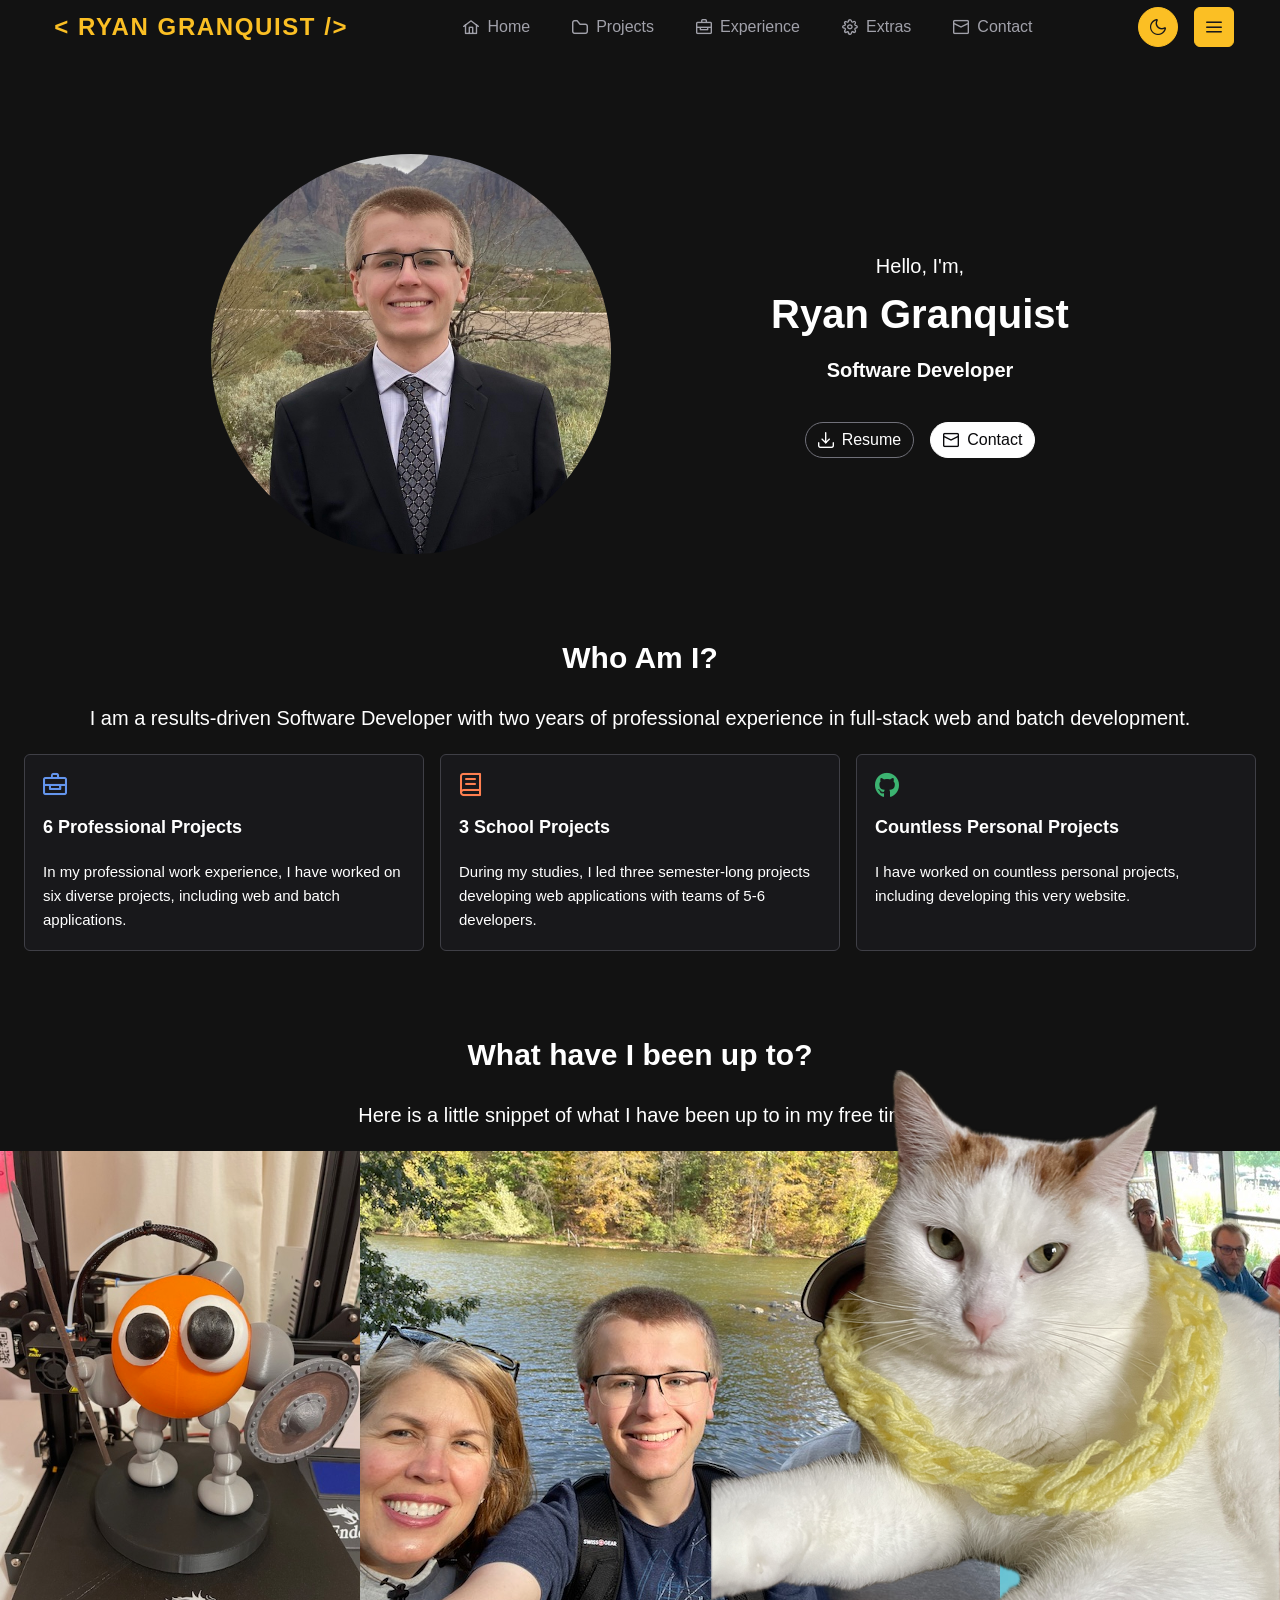
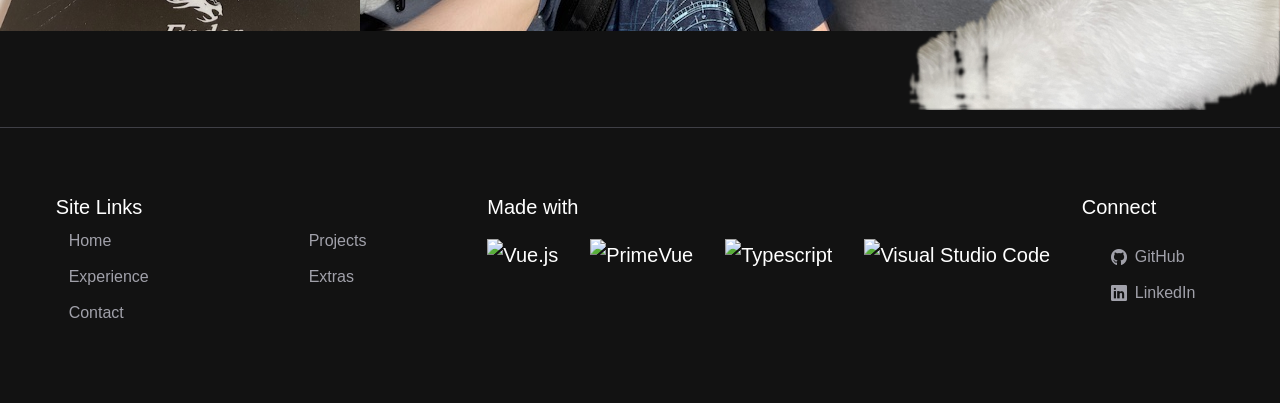
==== index.html @ c11a3ece "resume fix" ====
<!doctype html>
<html lang="" class="dark-mode-toggle">
  <head>
    <meta charset="UTF-8" />
    <link rel="icon" href="/favicon.ico" />
    <meta name="viewport" content="width=device-width, initial-scale=1.0" />
    <title>Ryan's Portfolio</title>
    <script type="module" crossorigin src="/assets/index-_g32VP01.js"></script>
    <link rel="stylesheet" crossorigin href="/assets/index-E3QHu62o.css">
  </head>
  <body>
    <div id="app"></div>
  </body>
</html>
---- assets/index-E3QHu62o.css ----
body{line-height:1.6;font-family:Inter,-apple-system,BlinkMacSystemFont,Segoe UI,Roboto,Oxygen,Ubuntu,Cantarell,Fira Sans,Droid Sans,Helvetica Neue,sans-serif;font-size:15px;text-rendering:optimizeLegibility;-webkit-font-smoothing:antialiased;-moz-osx-font-smoothing:grayscale}#app{font-weight:400}body{margin:0}.router-link-unstyled{text-decoration:none;color:inherit}.logo-text[data-v-3065247e]{font-size:1.5rem;font-weight:700;color:var(--p-primary-color);margin-left:.5rem;margin-top:.5rem;margin-bottom:.5rem;text-align:center;text-transform:uppercase;letter-spacing:.1rem;font-family:Poppins,sans-serif;cursor:pointer;transition:color .3s}.blinking-cursor[data-v-3065247e]{width:2px;height:30px;background-color:gray;display:inline-block;position:relative;margin-right:6px;animation:blink-3065247e 1s infinite}.unstyled-link[data-v-3065247e]{text-decoration:none;color:inherit}@keyframes blink-3065247e{0%,49%{opacity:1}50%,to{opacity:0}}.spacer[data-v-a525ee09]{height:4rem}.image[data-v-9a184111]{position:fixed;right:0;transition:bottom .3s ease-in-out}.links[data-v-ad1d11b5]{text-wrap:nowrap;display:grid;grid-template-columns:auto auto;column-gap:5rem}.p-button[data-v-ad1d11b5]{justify-content:flex-start}#app[data-v-8a03c3d9]{display:flex;flex-direction:column;min-height:100vh}.content[data-v-8a03c3d9]{flex:1}.image[data-v-fcac4065]{border-radius:50%;height:25rem;width:25rem;object-fit:cover}.welcome-box[data-v-fcac4065]{margin-top:10vh}h3[data-v-adcee004]{color:var(--p-surface-300)}.card-border[data-v-adcee004]{border:solid 1px var(--p-button-outlined-secondary-border-color)}.scroller[data-v-b02c1d9b]{overflow:hidden;position:relative;width:100%}.scroller-inner[data-v-b02c1d9b]{display:flex;overflow:show;width:fit-content}@keyframes scroll-b02c1d9b{0%{transform:translate(0)}to{transform:translate(-50%)}}@keyframes scroll{0%{transform:translate(0)}to{transform:translate(-50%)}}.not-found[data-v-f435e35e]{height:57vh}.descriptions[data-v-5091c45c]{max-width:50rem}img[data-v-5091c45c]{border:solid 1px #3f3f46;border-radius:10px}.center-card[data-v-3d8a21be]{transform:translateY(-45%)}.realign-center[data-v-3d8a21be]{margin-top:9rem}.p-timeline-event-opposite{flex:none!important}@font-face{font-family:primeicons;font-display:block;src:url(/assets/primeicons-DMOk5skT.eot);src:url(/assets/primeicons-DMOk5skT.eot?#iefix) format("embedded-opentype"),url(/assets/primeicons-C6QP2o4f.woff2) format("woff2"),url(/assets/primeicons-WjwUDZjB.woff) format("woff"),url(/assets/primeicons-MpK4pl85.ttf) format("truetype"),url(/assets/primeicons-Dr5RGzOO.svg?#primeicons) format("svg");font-weight:400;font-style:normal}.pi{font-family:primeicons;speak:none;font-style:normal;font-weight:400;font-variant:normal;text-transform:none;line-height:1;display:inline-block;-webkit-font-smoothing:antialiased;-moz-osx-font-smoothing:grayscale}.pi:before{--webkit-backface-visibility:hidden;backface-visibility:hidden}.pi-fw{width:1.28571429em;text-align:center}.pi-spin{-webkit-animation:fa-spin 2s infinite linear;animation:fa-spin 2s infinite linear}@media (prefers-reduced-motion: reduce){.pi-spin{-webkit-animation-delay:-1ms;animation-delay:-1ms;-webkit-animation-duration:1ms;animation-duration:1ms;-webkit-animation-iteration-count:1;animation-iteration-count:1;-webkit-transition-delay:0s;transition-delay:0s;-webkit-transition-duration:0s;transition-duration:0s}}@-webkit-keyframes fa-spin{0%{-webkit-transform:rotate(0deg);transform:rotate(0)}to{-webkit-transform:rotate(359deg);transform:rotate(359deg)}}@keyframes fa-spin{0%{-webkit-transform:rotate(0deg);transform:rotate(0)}to{-webkit-transform:rotate(359deg);transform:rotate(359deg)}}.pi-folder-plus:before{content:""}.pi-receipt:before{content:""}.pi-asterisk:before{content:""}.pi-face-smile:before{content:""}.pi-pinterest:before{content:""}.pi-expand:before{content:""}.pi-pen-to-square:before{content:""}.pi-wave-pulse:before{content:""}.pi-turkish-lira:before{content:""}.pi-spinner-dotted:before{content:""}.pi-crown:before{content:""}.pi-pause-circle:before{content:""}.pi-warehouse:before{content:""}.pi-objects-column:before{content:""}.pi-clipboard:before{content:""}.pi-play-circle:before{content:""}.pi-venus:before{content:""}.pi-cart-minus:before{content:""}.pi-file-plus:before{content:""}.pi-microchip:before{content:""}.pi-twitch:before{content:""}.pi-building-columns:before{content:""}.pi-file-check:before{content:""}.pi-microchip-ai:before{content:""}.pi-trophy:before{content:""}.pi-barcode:before{content:""}.pi-file-arrow-up:before{content:""}.pi-mars:before{content:""}.pi-tiktok:before{content:""}.pi-arrow-up-right-and-arrow-down-left-from-center:before{content:""}.pi-ethereum:before{content:""}.pi-list-check:before{content:""}.pi-thumbtack:before{content:""}.pi-arrow-down-left-and-arrow-up-right-to-center:before{content:""}.pi-equals:before{content:""}.pi-lightbulb:before{content:""}.pi-star-half:before{content:""}.pi-address-book:before{content:""}.pi-chart-scatter:before{content:""}.pi-indian-rupee:before{content:""}.pi-star-half-fill:before{content:""}.pi-cart-arrow-down:before{content:""}.pi-calendar-clock:before{content:""}.pi-sort-up-fill:before{content:""}.pi-sparkles:before{content:""}.pi-bullseye:before{content:""}.pi-sort-down-fill:before{content:""}.pi-graduation-cap:before{content:""}.pi-hammer:before{content:""}.pi-bell-slash:before{content:""}.pi-gauge:before{content:""}.pi-shop:before{content:""}.pi-headphones:before{content:""}.pi-eraser:before{content:""}.pi-stopwatch:before{content:""}.pi-verified:before{content:""}.pi-delete-left:before{content:""}.pi-hourglass:before{content:""}.pi-truck:before{content:""}.pi-wrench:before{content:""}.pi-microphone:before{content:""}.pi-megaphone:before{content:""}.pi-arrow-right-arrow-left:before{content:""}.pi-bitcoin:before{content:""}.pi-file-edit:before{content:""}.pi-language:before{content:""}.pi-file-export:before{content:""}.pi-file-import:before{content:""}.pi-file-word:before{content:""}.pi-gift:before{content:""}.pi-cart-plus:before{content:""}.pi-thumbs-down-fill:before{content:""}.pi-thumbs-up-fill:before{content:""}.pi-arrows-alt:before{content:""}.pi-calculator:before{content:""}.pi-sort-alt-slash:before{content:""}.pi-arrows-h:before{content:""}.pi-arrows-v:before{content:""}.pi-pound:before{content:""}.pi-prime:before{content:""}.pi-chart-pie:before{content:""}.pi-reddit:before{content:""}.pi-code:before{content:""}.pi-sync:before{content:""}.pi-shopping-bag:before{content:""}.pi-server:before{content:""}.pi-database:before{content:""}.pi-hashtag:before{content:""}.pi-bookmark-fill:before{content:""}.pi-filter-fill:before{content:""}.pi-heart-fill:before{content:""}.pi-flag-fill:before{content:""}.pi-circle:before{content:""}.pi-circle-fill:before{content:""}.pi-bolt:before{content:""}.pi-history:before{content:""}.pi-box:before{content:""}.pi-at:before{content:""}.pi-arrow-up-right:before{content:""}.pi-arrow-up-left:before{content:""}.pi-arrow-down-left:before{content:""}.pi-arrow-down-right:before{content:""}.pi-telegram:before{content:""}.pi-stop-circle:before{content:""}.pi-stop:before{content:""}.pi-whatsapp:before{content:""}.pi-building:before{content:""}.pi-qrcode:before{content:""}.pi-car:before{content:""}.pi-instagram:before{content:""}.pi-linkedin:before{content:""}.pi-send:before{content:""}.pi-slack:before{content:""}.pi-sun:before{content:""}.pi-moon:before{content:""}.pi-vimeo:before{content:""}.pi-youtube:before{content:""}.pi-flag:before{content:""}.pi-wallet:before{content:""}.pi-map:before{content:""}.pi-link:before{content:""}.pi-credit-card:before{content:""}.pi-discord:before{content:""}.pi-percentage:before{content:""}.pi-euro:before{content:""}.pi-book:before{content:""}.pi-shield:before{content:""}.pi-paypal:before{content:""}.pi-amazon:before{content:""}.pi-phone:before{content:""}.pi-filter-slash:before{content:""}.pi-facebook:before{content:""}.pi-github:before{content:""}.pi-twitter:before{content:""}.pi-step-backward-alt:before{content:""}.pi-step-forward-alt:before{content:""}.pi-forward:before{content:""}.pi-backward:before{content:""}.pi-fast-backward:before{content:""}.pi-fast-forward:before{content:""}.pi-pause:before{content:""}.pi-play:before{content:""}.pi-compass:before{content:""}.pi-id-card:before{content:""}.pi-ticket:before{content:""}.pi-file-o:before{content:""}.pi-reply:before{content:""}.pi-directions-alt:before{content:""}.pi-directions:before{content:""}.pi-thumbs-up:before{content:""}.pi-thumbs-down:before{content:""}.pi-sort-numeric-down-alt:before{content:""}.pi-sort-numeric-up-alt:before{content:""}.pi-sort-alpha-down-alt:before{content:""}.pi-sort-alpha-up-alt:before{content:""}.pi-sort-numeric-down:before{content:""}.pi-sort-numeric-up:before{content:""}.pi-sort-alpha-down:before{content:""}.pi-sort-alpha-up:before{content:""}.pi-sort-alt:before{content:""}.pi-sort-amount-up:before{content:""}.pi-sort-amount-down:before{content:""}.pi-sort-amount-down-alt:before{content:""}.pi-sort-amount-up-alt:before{content:""}.pi-palette:before{content:""}.pi-undo:before{content:""}.pi-desktop:before{content:""}.pi-sliders-v:before{content:""}.pi-sliders-h:before{content:""}.pi-search-plus:before{content:""}.pi-search-minus:before{content:""}.pi-file-excel:before{content:""}.pi-file-pdf:before{content:""}.pi-check-square:before{content:""}.pi-chart-line:before{content:""}.pi-user-edit:before{content:""}.pi-exclamation-circle:before{content:""}.pi-android:before{content:""}.pi-google:before{content:""}.pi-apple:before{content:""}.pi-microsoft:before{content:""}.pi-heart:before{content:""}.pi-mobile:before{content:""}.pi-tablet:before{content:""}.pi-key:before{content:""}.pi-shopping-cart:before{content:""}.pi-comments:before{content:""}.pi-comment:before{content:""}.pi-briefcase:before{content:""}.pi-bell:before{content:""}.pi-paperclip:before{content:""}.pi-share-alt:before{content:""}.pi-envelope:before{content:""}.pi-volume-down:before{content:""}.pi-volume-up:before{content:""}.pi-volume-off:before{content:""}.pi-eject:before{content:""}.pi-money-bill:before{content:""}.pi-images:before{content:""}.pi-image:before{content:""}.pi-sign-in:before{content:""}.pi-sign-out:before{content:""}.pi-wifi:before{content:""}.pi-sitemap:before{content:""}.pi-chart-bar:before{content:""}.pi-camera:before{content:""}.pi-dollar:before{content:""}.pi-lock-open:before{content:""}.pi-table:before{content:""}.pi-map-marker:before{content:""}.pi-list:before{content:""}.pi-eye-slash:before{content:""}.pi-eye:before{content:""}.pi-folder-open:before{content:""}.pi-folder:before{content:""}.pi-video:before{content:""}.pi-inbox:before{content:""}.pi-lock:before{content:""}.pi-unlock:before{content:""}.pi-tags:before{content:""}.pi-tag:before{content:""}.pi-power-off:before{content:""}.pi-save:before{content:""}.pi-question-circle:before{content:""}.pi-question:before{content:""}.pi-copy:before{content:""}.pi-file:before{content:""}.pi-clone:before{content:""}.pi-calendar-times:before{content:""}.pi-calendar-minus:before{content:""}.pi-calendar-plus:before{content:""}.pi-ellipsis-v:before{content:""}.pi-ellipsis-h:before{content:""}.pi-bookmark:before{content:""}.pi-globe:before{content:""}.pi-replay:before{content:""}.pi-filter:before{content:""}.pi-print:before{content:""}.pi-align-right:before{content:""}.pi-align-left:before{content:""}.pi-align-center:before{content:""}.pi-align-justify:before{content:""}.pi-cog:before{content:""}.pi-cloud-download:before{content:""}.pi-cloud-upload:before{content:""}.pi-cloud:before{content:""}.pi-pencil:before{content:""}.pi-users:before{content:""}.pi-clock:before{content:""}.pi-user-minus:before{content:""}.pi-user-plus:before{content:""}.pi-trash:before{content:""}.pi-external-link:before{content:""}.pi-window-maximize:before{content:""}.pi-window-minimize:before{content:""}.pi-refresh:before{content:""}.pi-user:before{content:""}.pi-exclamation-triangle:before{content:""}.pi-calendar:before{content:""}.pi-chevron-circle-left:before{content:""}.pi-chevron-circle-down:before{content:""}.pi-chevron-circle-right:before{content:""}.pi-chevron-circle-up:before{content:""}.pi-angle-double-down:before{content:""}.pi-angle-double-left:before{content:""}.pi-angle-double-right:before{content:""}.pi-angle-double-up:before{content:""}.pi-angle-down:before{content:""}.pi-angle-left:before{content:""}.pi-angle-right:before{content:""}.pi-angle-up:before{content:""}.pi-upload:before{content:""}.pi-download:before{content:""}.pi-ban:before{content:""}.pi-star-fill:before{content:""}.pi-star:before{content:""}.pi-chevron-left:before{content:""}.pi-chevron-right:before{content:""}.pi-chevron-down:before{content:""}.pi-chevron-up:before{content:""}.pi-caret-left:before{content:""}.pi-caret-right:before{content:""}.pi-caret-down:before{content:""}.pi-caret-up:before{content:""}.pi-search:before{content:""}.pi-check:before{content:""}.pi-check-circle:before{content:""}.pi-times:before{content:""}.pi-times-circle:before{content:""}.pi-plus:before{content:""}.pi-plus-circle:before{content:""}.pi-minus:before{content:""}.pi-minus-circle:before{content:""}.pi-circle-on:before{content:""}.pi-circle-off:before{content:""}.pi-sort-down:before{content:""}.pi-sort-up:before{content:""}.pi-sort:before{content:""}.pi-step-backward:before{content:""}.pi-step-forward:before{content:""}.pi-th-large:before{content:""}.pi-arrow-down:before{content:""}.pi-arrow-left:before{content:""}.pi-arrow-right:before{content:""}.pi-arrow-up:before{content:""}.pi-bars:before{content:""}.pi-arrow-circle-down:before{content:""}.pi-arrow-circle-left:before{content:""}.pi-arrow-circle-right:before{content:""}.pi-arrow-circle-up:before{content:""}.pi-info:before{content:""}.pi-info-circle:before{content:""}.pi-home:before{content:""}.pi-spinner:before{content:""}.grid{display:flex;flex-wrap:wrap;margin-right:-.5rem;margin-left:-.5rem;margin-top:-.5rem}.grid>.col,.grid>[class*=col]{box-sizing:border-box}.grid-nogutter{margin-right:0;margin-left:0;margin-top:0}.grid-nogutter>.col,.grid-nogutter>[class*=col-]{padding:0}.col{flex-grow:1;flex-basis:0;padding:.5rem}.col-fixed{flex:0 0 auto;padding:.5rem}.col-1{flex:0 0 auto;padding:.5rem;width:8.3333%}.col-2{flex:0 0 auto;padding:.5rem;width:16.6667%}.col-3{flex:0 0 auto;padding:.5rem;width:25%}.col-4{flex:0 0 auto;padding:.5rem;width:33.3333%}.col-5{flex:0 0 auto;padding:.5rem;width:41.6667%}.col-6{flex:0 0 auto;padding:.5rem;width:50%}.col-7{flex:0 0 auto;padding:.5rem;width:58.3333%}.col-8{flex:0 0 auto;padding:.5rem;width:66.6667%}.col-9{flex:0 0 auto;padding:.5rem;width:75%}.col-10{flex:0 0 auto;padding:.5rem;width:83.3333%}.col-11{flex:0 0 auto;padding:.5rem;width:91.6667%}.col-12{flex:0 0 auto;padding:.5rem;width:100%}@media screen and (min-width: 576px){.sm\:col{flex-grow:1;flex-basis:0;padding:.5rem}.sm\:col-fixed{flex:0 0 auto;padding:.5rem}.sm\:col-1{flex:0 0 auto;padding:.5rem;width:8.3333%}.sm\:col-2{flex:0 0 auto;padding:.5rem;width:16.6667%}.sm\:col-3{flex:0 0 auto;padding:.5rem;width:25%}.sm\:col-4{flex:0 0 auto;padding:.5rem;width:33.3333%}.sm\:col-5{flex:0 0 auto;padding:.5rem;width:41.6667%}.sm\:col-6{flex:0 0 auto;padding:.5rem;width:50%}.sm\:col-7{flex:0 0 auto;padding:.5rem;width:58.3333%}.sm\:col-8{flex:0 0 auto;padding:.5rem;width:66.6667%}.sm\:col-9{flex:0 0 auto;padding:.5rem;width:75%}.sm\:col-10{flex:0 0 auto;padding:.5rem;width:83.3333%}.sm\:col-11{flex:0 0 auto;padding:.5rem;width:91.6667%}.sm\:col-12{flex:0 0 auto;padding:.5rem;width:100%}}@media screen and (min-width: 768px){.md\:col{flex-grow:1;flex-basis:0;padding:.5rem}.md\:col-fixed{flex:0 0 auto;padding:.5rem}.md\:col-1{flex:0 0 auto;padding:.5rem;width:8.3333%}.md\:col-2{flex:0 0 auto;padding:.5rem;width:16.6667%}.md\:col-3{flex:0 0 auto;padding:.5rem;width:25%}.md\:col-4{flex:0 0 auto;padding:.5rem;width:33.3333%}.md\:col-5{flex:0 0 auto;padding:.5rem;width:41.6667%}.md\:col-6{flex:0 0 auto;padding:.5rem;width:50%}.md\:col-7{flex:0 0 auto;padding:.5rem;width:58.3333%}.md\:col-8{flex:0 0 auto;padding:.5rem;width:66.6667%}.md\:col-9{flex:0 0 auto;padding:.5rem;width:75%}.md\:col-10{flex:0 0 auto;padding:.5rem;width:83.3333%}.md\:col-11{flex:0 0 auto;padding:.5rem;width:91.6667%}.md\:col-12{flex:0 0 auto;padding:.5rem;width:100%}}@media screen and (min-width: 992px){.lg\:col{flex-grow:1;flex-basis:0;padding:.5rem}.lg\:col-fixed{flex:0 0 auto;padding:.5rem}.lg\:col-1{flex:0 0 auto;padding:.5rem;width:8.3333%}.lg\:col-2{flex:0 0 auto;padding:.5rem;width:16.6667%}.lg\:col-3{flex:0 0 auto;padding:.5rem;width:25%}.lg\:col-4{flex:0 0 auto;padding:.5rem;width:33.3333%}.lg\:col-5{flex:0 0 auto;padding:.5rem;width:41.6667%}.lg\:col-6{flex:0 0 auto;padding:.5rem;width:50%}.lg\:col-7{flex:0 0 auto;padding:.5rem;width:58.3333%}.lg\:col-8{flex:0 0 auto;padding:.5rem;width:66.6667%}.lg\:col-9{flex:0 0 auto;padding:.5rem;width:75%}.lg\:col-10{flex:0 0 auto;padding:.5rem;width:83.3333%}.lg\:col-11{flex:0 0 auto;padding:.5rem;width:91.6667%}.lg\:col-12{flex:0 0 auto;padding:.5rem;width:100%}}@media screen and (min-width: 1200px){.xl\:col{flex-grow:1;flex-basis:0;padding:.5rem}.xl\:col-fixed{flex:0 0 auto;padding:.5rem}.xl\:col-1{flex:0 0 auto;padding:.5rem;width:8.3333%}.xl\:col-2{flex:0 0 auto;padding:.5rem;width:16.6667%}.xl\:col-3{flex:0 0 auto;padding:.5rem;width:25%}.xl\:col-4{flex:0 0 auto;padding:.5rem;width:33.3333%}.xl\:col-5{flex:0 0 auto;padding:.5rem;width:41.6667%}.xl\:col-6{flex:0 0 auto;padding:.5rem;width:50%}.xl\:col-7{flex:0 0 auto;padding:.5rem;width:58.3333%}.xl\:col-8{flex:0 0 auto;padding:.5rem;width:66.6667%}.xl\:col-9{flex:0 0 auto;padding:.5rem;width:75%}.xl\:col-10{flex:0 0 auto;padding:.5rem;width:83.3333%}.xl\:col-11{flex:0 0 auto;padding:.5rem;width:91.6667%}.xl\:col-12{flex:0 0 auto;padding:.5rem;width:100%}}.col-offset-0{margin-left:0!important}.col-offset-1{margin-left:8.3333%!important}.col-offset-2{margin-left:16.6667%!important}.col-offset-3{margin-left:25%!important}.col-offset-4{margin-left:33.3333%!important}.col-offset-5{margin-left:41.6667%!important}.col-offset-6{margin-left:50%!important}.col-offset-7{margin-left:58.3333%!important}.col-offset-8{margin-left:66.6667%!important}.col-offset-9{margin-left:75%!important}.col-offset-10{margin-left:83.3333%!important}.col-offset-11{margin-left:91.6667%!important}.col-offset-12{margin-left:100%!important}@media screen and (min-width: 576px){.sm\:col-offset-0{margin-left:0!important}.sm\:col-offset-1{margin-left:8.3333%!important}.sm\:col-offset-2{margin-left:16.6667%!important}.sm\:col-offset-3{margin-left:25%!important}.sm\:col-offset-4{margin-left:33.3333%!important}.sm\:col-offset-5{margin-left:41.6667%!important}.sm\:col-offset-6{margin-left:50%!important}.sm\:col-offset-7{margin-left:58.3333%!important}.sm\:col-offset-8{margin-left:66.6667%!important}.sm\:col-offset-9{margin-left:75%!important}.sm\:col-offset-10{margin-left:83.3333%!important}.sm\:col-offset-11{margin-left:91.6667%!important}.sm\:col-offset-12{margin-left:100%!important}}@media screen and (min-width: 768px){.md\:col-offset-0{margin-left:0!important}.md\:col-offset-1{margin-left:8.3333%!important}.md\:col-offset-2{margin-left:16.6667%!important}.md\:col-offset-3{margin-left:25%!important}.md\:col-offset-4{margin-left:33.3333%!important}.md\:col-offset-5{margin-left:41.6667%!important}.md\:col-offset-6{margin-left:50%!important}.md\:col-offset-7{margin-left:58.3333%!important}.md\:col-offset-8{margin-left:66.6667%!important}.md\:col-offset-9{margin-left:75%!important}.md\:col-offset-10{margin-left:83.3333%!important}.md\:col-offset-11{margin-left:91.6667%!important}.md\:col-offset-12{margin-left:100%!important}}@media screen and (min-width: 992px){.lg\:col-offset-0{margin-left:0!important}.lg\:col-offset-1{margin-left:8.3333%!important}.lg\:col-offset-2{margin-left:16.6667%!important}.lg\:col-offset-3{margin-left:25%!important}.lg\:col-offset-4{margin-left:33.3333%!important}.lg\:col-offset-5{margin-left:41.6667%!important}.lg\:col-offset-6{margin-left:50%!important}.lg\:col-offset-7{margin-left:58.3333%!important}.lg\:col-offset-8{margin-left:66.6667%!important}.lg\:col-offset-9{margin-left:75%!important}.lg\:col-offset-10{margin-left:83.3333%!important}.lg\:col-offset-11{margin-left:91.6667%!important}.lg\:col-offset-12{margin-left:100%!important}}@media screen and (min-width: 1200px){.xl\:col-offset-0{margin-left:0!important}.xl\:col-offset-1{margin-left:8.3333%!important}.xl\:col-offset-2{margin-left:16.6667%!important}.xl\:col-offset-3{margin-left:25%!important}.xl\:col-offset-4{margin-left:33.3333%!important}.xl\:col-offset-5{margin-left:41.6667%!important}.xl\:col-offset-6{margin-left:50%!important}.xl\:col-offset-7{margin-left:58.3333%!important}.xl\:col-offset-8{margin-left:66.6667%!important}.xl\:col-offset-9{margin-left:75%!important}.xl\:col-offset-10{margin-left:83.3333%!important}.xl\:col-offset-11{margin-left:91.6667%!important}.xl\:col-offset-12{margin-left:100%!important}}.text-0{color:var(--surface-0)!important}.text-50{color:var(--surface-50)!important}.text-100{color:var(--surface-100)!important}.text-200{color:var(--surface-200)!important}.text-300{color:var(--surface-300)!important}.text-400{color:var(--surface-400)!important}.text-500{color:var(--surface-500)!important}.text-600{color:var(--surface-600)!important}.text-700{color:var(--surface-700)!important}.text-800{color:var(--surface-800)!important}.text-900{color:var(--surface-900)!important}.focus\:text-0:focus{color:var(--surface-0)!important}.hover\:text-0:hover,.active\:text-0:active{color:var(--surface-0)!important}.focus\:text-50:focus{color:var(--surface-50)!important}.hover\:text-50:hover,.active\:text-50:active{color:var(--surface-50)!important}.focus\:text-100:focus{color:var(--surface-100)!important}.hover\:text-100:hover,.active\:text-100:active{color:var(--surface-100)!important}.focus\:text-200:focus{color:var(--surface-200)!important}.hover\:text-200:hover,.active\:text-200:active{color:var(--surface-200)!important}.focus\:text-300:focus{color:var(--surface-300)!important}.hover\:text-300:hover,.active\:text-300:active{color:var(--surface-300)!important}.focus\:text-400:focus{color:var(--surface-400)!important}.hover\:text-400:hover,.active\:text-400:active{color:var(--surface-400)!important}.focus\:text-500:focus{color:var(--surface-500)!important}.hover\:text-500:hover,.active\:text-500:active{color:var(--surface-500)!important}.focus\:text-600:focus{color:var(--surface-600)!important}.hover\:text-600:hover,.active\:text-600:active{color:var(--surface-600)!important}.focus\:text-700:focus{color:var(--surface-700)!important}.hover\:text-700:hover,.active\:text-700:active{color:var(--surface-700)!important}.focus\:text-800:focus{color:var(--surface-800)!important}.hover\:text-800:hover,.active\:text-800:active{color:var(--surface-800)!important}.focus\:text-900:focus{color:var(--surface-900)!important}.hover\:text-900:hover,.active\:text-900:active{color:var(--surface-900)!important}.surface-0{background-color:var(--surface-0)!important}.surface-50{background-color:var(--surface-50)!important}.surface-100{background-color:var(--surface-100)!important}.surface-200{background-color:var(--surface-200)!important}.surface-300{background-color:var(--surface-300)!important}.surface-400{background-color:var(--surface-400)!important}.surface-500{background-color:var(--surface-500)!important}.surface-600{background-color:var(--surface-600)!important}.surface-700{background-color:var(--surface-700)!important}.surface-800{background-color:var(--surface-800)!important}.surface-900{background-color:var(--surface-900)!important}.focus\:surface-0:focus{background-color:var(--surface-0)!important}.hover\:surface-0:hover,.active\:surface-0:active{background-color:var(--surface-0)!important}.focus\:surface-50:focus{background-color:var(--surface-50)!important}.hover\:surface-50:hover,.active\:surface-50:active{background-color:var(--surface-50)!important}.focus\:surface-100:focus{background-color:var(--surface-100)!important}.hover\:surface-100:hover,.active\:surface-100:active{background-color:var(--surface-100)!important}.focus\:surface-200:focus{background-color:var(--surface-200)!important}.hover\:surface-200:hover,.active\:surface-200:active{background-color:var(--surface-200)!important}.focus\:surface-300:focus{background-color:var(--surface-300)!important}.hover\:surface-300:hover,.active\:surface-300:active{background-color:var(--surface-300)!important}.focus\:surface-400:focus{background-color:var(--surface-400)!important}.hover\:surface-400:hover,.active\:surface-400:active{background-color:var(--surface-400)!important}.focus\:surface-500:focus{background-color:var(--surface-500)!important}.hover\:surface-500:hover,.active\:surface-500:active{background-color:var(--surface-500)!important}.focus\:surface-600:focus{background-color:var(--surface-600)!important}.hover\:surface-600:hover,.active\:surface-600:active{background-color:var(--surface-600)!important}.focus\:surface-700:focus{background-color:var(--surface-700)!important}.hover\:surface-700:hover,.active\:surface-700:active{background-color:var(--surface-700)!important}.focus\:surface-800:focus{background-color:var(--surface-800)!important}.hover\:surface-800:hover,.active\:surface-800:active{background-color:var(--surface-800)!important}.focus\:surface-900:focus{background-color:var(--surface-900)!important}.hover\:surface-900:hover,.active\:surface-900:active{background-color:var(--surface-900)!important}.border-0{border-color:var(--surface-0)!important}.border-50{border-color:var(--surface-50)!important}.border-100{border-color:var(--surface-100)!important}.border-200{border-color:var(--surface-200)!important}.border-300{border-color:var(--surface-300)!important}.border-400{border-color:var(--surface-400)!important}.border-500{border-color:var(--surface-500)!important}.border-600{border-color:var(--surface-600)!important}.border-700{border-color:var(--surface-700)!important}.border-800{border-color:var(--surface-800)!important}.border-900{border-color:var(--surface-900)!important}.focus\:border-0:focus{border-color:var(--surface-0)!important}.hover\:border-0:hover,.active\:border-0:active{border-color:var(--surface-0)!important}.focus\:border-50:focus{border-color:var(--surface-50)!important}.hover\:border-50:hover,.active\:border-50:active{border-color:var(--surface-50)!important}.focus\:border-100:focus{border-color:var(--surface-100)!important}.hover\:border-100:hover,.active\:border-100:active{border-color:var(--surface-100)!important}.focus\:border-200:focus{border-color:var(--surface-200)!important}.hover\:border-200:hover,.active\:border-200:active{border-color:var(--surface-200)!important}.focus\:border-300:focus{border-color:var(--surface-300)!important}.hover\:border-300:hover,.active\:border-300:active{border-color:var(--surface-300)!important}.focus\:border-400:focus{border-color:var(--surface-400)!important}.hover\:border-400:hover,.active\:border-400:active{border-color:var(--surface-400)!important}.focus\:border-500:focus{border-color:var(--surface-500)!important}.hover\:border-500:hover,.active\:border-500:active{border-color:var(--surface-500)!important}.focus\:border-600:focus{border-color:var(--surface-600)!important}.hover\:border-600:hover,.active\:border-600:active{border-color:var(--surface-600)!important}.focus\:border-700:focus{border-color:var(--surface-700)!important}.hover\:border-700:hover,.active\:border-700:active{border-color:var(--surface-700)!important}.focus\:border-800:focus{border-color:var(--surface-800)!important}.hover\:border-800:hover,.active\:border-800:active{border-color:var(--surface-800)!important}.focus\:border-900:focus{border-color:var(--surface-900)!important}.hover\:border-900:hover,.active\:border-900:active{border-color:var(--surface-900)!important}.bg-transparent{background-color:transparent!important}@media screen and (min-width: 576px){.sm\:bg-transparent{background-color:transparent!important}}@media screen and (min-width: 768px){.md\:bg-transparent{background-color:transparent!important}}@media screen and (min-width: 992px){.lg\:bg-transparent{background-color:transparent!important}}@media screen and (min-width: 1200px){.xl\:bg-transparent{background-color:transparent!important}}.border-transparent{border-color:transparent!important}@media screen and (min-width: 576px){.sm\:border-transparent{border-color:transparent!important}}@media screen and (min-width: 768px){.md\:border-transparent{border-color:transparent!important}}@media screen and (min-width: 992px){.lg\:border-transparent{border-color:transparent!important}}@media screen and (min-width: 1200px){.xl\:border-transparent{border-color:transparent!important}}.text-blue-50{color:var(--blue-50)!important}.text-blue-100{color:var(--blue-100)!important}.text-blue-200{color:var(--blue-200)!important}.text-blue-300{color:var(--blue-300)!important}.text-blue-400{color:var(--blue-400)!important}.text-blue-500{color:var(--blue-500)!important}.text-blue-600{color:var(--blue-600)!important}.text-blue-700{color:var(--blue-700)!important}.text-blue-800{color:var(--blue-800)!important}.text-blue-900{color:var(--blue-900)!important}.focus\:text-blue-50:focus{color:var(--blue-50)!important}.focus\:text-blue-100:focus{color:var(--blue-100)!important}.focus\:text-blue-200:focus{color:var(--blue-200)!important}.focus\:text-blue-300:focus{color:var(--blue-300)!important}.focus\:text-blue-400:focus{color:var(--blue-400)!important}.focus\:text-blue-500:focus{color:var(--blue-500)!important}.focus\:text-blue-600:focus{color:var(--blue-600)!important}.focus\:text-blue-700:focus{color:var(--blue-700)!important}.focus\:text-blue-800:focus{color:var(--blue-800)!important}.focus\:text-blue-900:focus{color:var(--blue-900)!important}.hover\:text-blue-50:hover{color:var(--blue-50)!important}.hover\:text-blue-100:hover{color:var(--blue-100)!important}.hover\:text-blue-200:hover{color:var(--blue-200)!important}.hover\:text-blue-300:hover{color:var(--blue-300)!important}.hover\:text-blue-400:hover{color:var(--blue-400)!important}.hover\:text-blue-500:hover{color:var(--blue-500)!important}.hover\:text-blue-600:hover{color:var(--blue-600)!important}.hover\:text-blue-700:hover{color:var(--blue-700)!important}.hover\:text-blue-800:hover{color:var(--blue-800)!important}.hover\:text-blue-900:hover{color:var(--blue-900)!important}.active\:text-blue-50:active{color:var(--blue-50)!important}.active\:text-blue-100:active{color:var(--blue-100)!important}.active\:text-blue-200:active{color:var(--blue-200)!important}.active\:text-blue-300:active{color:var(--blue-300)!important}.active\:text-blue-400:active{color:var(--blue-400)!important}.active\:text-blue-500:active{color:var(--blue-500)!important}.active\:text-blue-600:active{color:var(--blue-600)!important}.active\:text-blue-700:active{color:var(--blue-700)!important}.active\:text-blue-800:active{color:var(--blue-800)!important}.active\:text-blue-900:active{color:var(--blue-900)!important}.text-green-50{color:var(--green-50)!important}.text-green-100{color:var(--green-100)!important}.text-green-200{color:var(--green-200)!important}.text-green-300{color:var(--green-300)!important}.text-green-400{color:var(--green-400)!important}.text-green-500{color:var(--green-500)!important}.text-green-600{color:var(--green-600)!important}.text-green-700{color:var(--green-700)!important}.text-green-800{color:var(--green-800)!important}.text-green-900{color:var(--green-900)!important}.focus\:text-green-50:focus{color:var(--green-50)!important}.focus\:text-green-100:focus{color:var(--green-100)!important}.focus\:text-green-200:focus{color:var(--green-200)!important}.focus\:text-green-300:focus{color:var(--green-300)!important}.focus\:text-green-400:focus{color:var(--green-400)!important}.focus\:text-green-500:focus{color:var(--green-500)!important}.focus\:text-green-600:focus{color:var(--green-600)!important}.focus\:text-green-700:focus{color:var(--green-700)!important}.focus\:text-green-800:focus{color:var(--green-800)!important}.focus\:text-green-900:focus{color:var(--green-900)!important}.hover\:text-green-50:hover{color:var(--green-50)!important}.hover\:text-green-100:hover{color:var(--green-100)!important}.hover\:text-green-200:hover{color:var(--green-200)!important}.hover\:text-green-300:hover{color:var(--green-300)!important}.hover\:text-green-400:hover{color:var(--green-400)!important}.hover\:text-green-500:hover{color:var(--green-500)!important}.hover\:text-green-600:hover{color:var(--green-600)!important}.hover\:text-green-700:hover{color:var(--green-700)!important}.hover\:text-green-800:hover{color:var(--green-800)!important}.hover\:text-green-900:hover{color:var(--green-900)!important}.active\:text-green-50:active{color:var(--green-50)!important}.active\:text-green-100:active{color:var(--green-100)!important}.active\:text-green-200:active{color:var(--green-200)!important}.active\:text-green-300:active{color:var(--green-300)!important}.active\:text-green-400:active{color:var(--green-400)!important}.active\:text-green-500:active{color:var(--green-500)!important}.active\:text-green-600:active{color:var(--green-600)!important}.active\:text-green-700:active{color:var(--green-700)!important}.active\:text-green-800:active{color:var(--green-800)!important}.active\:text-green-900:active{color:var(--green-900)!important}.text-yellow-50{color:var(--yellow-50)!important}.text-yellow-100{color:var(--yellow-100)!important}.text-yellow-200{color:var(--yellow-200)!important}.text-yellow-300{color:var(--yellow-300)!important}.text-yellow-400{color:var(--yellow-400)!important}.text-yellow-500{color:var(--yellow-500)!important}.text-yellow-600{color:var(--yellow-600)!important}.text-yellow-700{color:var(--yellow-700)!important}.text-yellow-800{color:var(--yellow-800)!important}.text-yellow-900{color:var(--yellow-900)!important}.focus\:text-yellow-50:focus{color:var(--yellow-50)!important}.focus\:text-yellow-100:focus{color:var(--yellow-100)!important}.focus\:text-yellow-200:focus{color:var(--yellow-200)!important}.focus\:text-yellow-300:focus{color:var(--yellow-300)!important}.focus\:text-yellow-400:focus{color:var(--yellow-400)!important}.focus\:text-yellow-500:focus{color:var(--yellow-500)!important}.focus\:text-yellow-600:focus{color:var(--yellow-600)!important}.focus\:text-yellow-700:focus{color:var(--yellow-700)!important}.focus\:text-yellow-800:focus{color:var(--yellow-800)!important}.focus\:text-yellow-900:focus{color:var(--yellow-900)!important}.hover\:text-yellow-50:hover{color:var(--yellow-50)!important}.hover\:text-yellow-100:hover{color:var(--yellow-100)!important}.hover\:text-yellow-200:hover{color:var(--yellow-200)!important}.hover\:text-yellow-300:hover{color:var(--yellow-300)!important}.hover\:text-yellow-400:hover{color:var(--yellow-400)!important}.hover\:text-yellow-500:hover{color:var(--yellow-500)!important}.hover\:text-yellow-600:hover{color:var(--yellow-600)!important}.hover\:text-yellow-700:hover{color:var(--yellow-700)!important}.hover\:text-yellow-800:hover{color:var(--yellow-800)!important}.hover\:text-yellow-900:hover{color:var(--yellow-900)!important}.active\:text-yellow-50:active{color:var(--yellow-50)!important}.active\:text-yellow-100:active{color:var(--yellow-100)!important}.active\:text-yellow-200:active{color:var(--yellow-200)!important}.active\:text-yellow-300:active{color:var(--yellow-300)!important}.active\:text-yellow-400:active{color:var(--yellow-400)!important}.active\:text-yellow-500:active{color:var(--yellow-500)!important}.active\:text-yellow-600:active{color:var(--yellow-600)!important}.active\:text-yellow-700:active{color:var(--yellow-700)!important}.active\:text-yellow-800:active{color:var(--yellow-800)!important}.active\:text-yellow-900:active{color:var(--yellow-900)!important}.text-cyan-50{color:var(--cyan-50)!important}.text-cyan-100{color:var(--cyan-100)!important}.text-cyan-200{color:var(--cyan-200)!important}.text-cyan-300{color:var(--cyan-300)!important}.text-cyan-400{color:var(--cyan-400)!important}.text-cyan-500{color:var(--cyan-500)!important}.text-cyan-600{color:var(--cyan-600)!important}.text-cyan-700{color:var(--cyan-700)!important}.text-cyan-800{color:var(--cyan-800)!important}.text-cyan-900{color:var(--cyan-900)!important}.focus\:text-cyan-50:focus{color:var(--cyan-50)!important}.focus\:text-cyan-100:focus{color:var(--cyan-100)!important}.focus\:text-cyan-200:focus{color:var(--cyan-200)!important}.focus\:text-cyan-300:focus{color:var(--cyan-300)!important}.focus\:text-cyan-400:focus{color:var(--cyan-400)!important}.focus\:text-cyan-500:focus{color:var(--cyan-500)!important}.focus\:text-cyan-600:focus{color:var(--cyan-600)!important}.focus\:text-cyan-700:focus{color:var(--cyan-700)!important}.focus\:text-cyan-800:focus{color:var(--cyan-800)!important}.focus\:text-cyan-900:focus{color:var(--cyan-900)!important}.hover\:text-cyan-50:hover{color:var(--cyan-50)!important}.hover\:text-cyan-100:hover{color:var(--cyan-100)!important}.hover\:text-cyan-200:hover{color:var(--cyan-200)!important}.hover\:text-cyan-300:hover{color:var(--cyan-300)!important}.hover\:text-cyan-400:hover{color:var(--cyan-400)!important}.hover\:text-cyan-500:hover{color:var(--cyan-500)!important}.hover\:text-cyan-600:hover{color:var(--cyan-600)!important}.hover\:text-cyan-700:hover{color:var(--cyan-700)!important}.hover\:text-cyan-800:hover{color:var(--cyan-800)!important}.hover\:text-cyan-900:hover{color:var(--cyan-900)!important}.active\:text-cyan-50:active{color:var(--cyan-50)!important}.active\:text-cyan-100:active{color:var(--cyan-100)!important}.active\:text-cyan-200:active{color:var(--cyan-200)!important}.active\:text-cyan-300:active{color:var(--cyan-300)!important}.active\:text-cyan-400:active{color:var(--cyan-400)!important}.active\:text-cyan-500:active{color:var(--cyan-500)!important}.active\:text-cyan-600:active{color:var(--cyan-600)!important}.active\:text-cyan-700:active{color:var(--cyan-700)!important}.active\:text-cyan-800:active{color:var(--cyan-800)!important}.active\:text-cyan-900:active{color:var(--cyan-900)!important}.text-pink-50{color:var(--pink-50)!important}.text-pink-100{color:var(--pink-100)!important}.text-pink-200{color:var(--pink-200)!important}.text-pink-300{color:var(--pink-300)!important}.text-pink-400{color:var(--pink-400)!important}.text-pink-500{color:var(--pink-500)!important}.text-pink-600{color:var(--pink-600)!important}.text-pink-700{color:var(--pink-700)!important}.text-pink-800{color:var(--pink-800)!important}.text-pink-900{color:var(--pink-900)!important}.focus\:text-pink-50:focus{color:var(--pink-50)!important}.focus\:text-pink-100:focus{color:var(--pink-100)!important}.focus\:text-pink-200:focus{color:var(--pink-200)!important}.focus\:text-pink-300:focus{color:var(--pink-300)!important}.focus\:text-pink-400:focus{color:var(--pink-400)!important}.focus\:text-pink-500:focus{color:var(--pink-500)!important}.focus\:text-pink-600:focus{color:var(--pink-600)!important}.focus\:text-pink-700:focus{color:var(--pink-700)!important}.focus\:text-pink-800:focus{color:var(--pink-800)!important}.focus\:text-pink-900:focus{color:var(--pink-900)!important}.hover\:text-pink-50:hover{color:var(--pink-50)!important}.hover\:text-pink-100:hover{color:var(--pink-100)!important}.hover\:text-pink-200:hover{color:var(--pink-200)!important}.hover\:text-pink-300:hover{color:var(--pink-300)!important}.hover\:text-pink-400:hover{color:var(--pink-400)!important}.hover\:text-pink-500:hover{color:var(--pink-500)!important}.hover\:text-pink-600:hover{color:var(--pink-600)!important}.hover\:text-pink-700:hover{color:var(--pink-700)!important}.hover\:text-pink-800:hover{color:var(--pink-800)!important}.hover\:text-pink-900:hover{color:var(--pink-900)!important}.active\:text-pink-50:active{color:var(--pink-50)!important}.active\:text-pink-100:active{color:var(--pink-100)!important}.active\:text-pink-200:active{color:var(--pink-200)!important}.active\:text-pink-300:active{color:var(--pink-300)!important}.active\:text-pink-400:active{color:var(--pink-400)!important}.active\:text-pink-500:active{color:var(--pink-500)!important}.active\:text-pink-600:active{color:var(--pink-600)!important}.active\:text-pink-700:active{color:var(--pink-700)!important}.active\:text-pink-800:active{color:var(--pink-800)!important}.active\:text-pink-900:active{color:var(--pink-900)!important}.text-indigo-50{color:var(--indigo-50)!important}.text-indigo-100{color:var(--indigo-100)!important}.text-indigo-200{color:var(--indigo-200)!important}.text-indigo-300{color:var(--indigo-300)!important}.text-indigo-400{color:var(--indigo-400)!important}.text-indigo-500{color:var(--indigo-500)!important}.text-indigo-600{color:var(--indigo-600)!important}.text-indigo-700{color:var(--indigo-700)!important}.text-indigo-800{color:var(--indigo-800)!important}.text-indigo-900{color:var(--indigo-900)!important}.focus\:text-indigo-50:focus{color:var(--indigo-50)!important}.focus\:text-indigo-100:focus{color:var(--indigo-100)!important}.focus\:text-indigo-200:focus{color:var(--indigo-200)!important}.focus\:text-indigo-300:focus{color:var(--indigo-300)!important}.focus\:text-indigo-400:focus{color:var(--indigo-400)!important}.focus\:text-indigo-500:focus{color:var(--indigo-500)!important}.focus\:text-indigo-600:focus{color:var(--indigo-600)!important}.focus\:text-indigo-700:focus{color:var(--indigo-700)!important}.focus\:text-indigo-800:focus{color:var(--indigo-800)!important}.focus\:text-indigo-900:focus{color:var(--indigo-900)!important}.hover\:text-indigo-50:hover{color:var(--indigo-50)!important}.hover\:text-indigo-100:hover{color:var(--indigo-100)!important}.hover\:text-indigo-200:hover{color:var(--indigo-200)!important}.hover\:text-indigo-300:hover{color:var(--indigo-300)!important}.hover\:text-indigo-400:hover{color:var(--indigo-400)!important}.hover\:text-indigo-500:hover{color:var(--indigo-500)!important}.hover\:text-indigo-600:hover{color:var(--indigo-600)!important}.hover\:text-indigo-700:hover{color:var(--indigo-700)!important}.hover\:text-indigo-800:hover{color:var(--indigo-800)!important}.hover\:text-indigo-900:hover{color:var(--indigo-900)!important}.active\:text-indigo-50:active{color:var(--indigo-50)!important}.active\:text-indigo-100:active{color:var(--indigo-100)!important}.active\:text-indigo-200:active{color:var(--indigo-200)!important}.active\:text-indigo-300:active{color:var(--indigo-300)!important}.active\:text-indigo-400:active{color:var(--indigo-400)!important}.active\:text-indigo-500:active{color:var(--indigo-500)!important}.active\:text-indigo-600:active{color:var(--indigo-600)!important}.active\:text-indigo-700:active{color:var(--indigo-700)!important}.active\:text-indigo-800:active{color:var(--indigo-800)!important}.active\:text-indigo-900:active{color:var(--indigo-900)!important}.text-teal-50{color:var(--teal-50)!important}.text-teal-100{color:var(--teal-100)!important}.text-teal-200{color:var(--teal-200)!important}.text-teal-300{color:var(--teal-300)!important}.text-teal-400{color:var(--teal-400)!important}.text-teal-500{color:var(--teal-500)!important}.text-teal-600{color:var(--teal-600)!important}.text-teal-700{color:var(--teal-700)!important}.text-teal-800{color:var(--teal-800)!important}.text-teal-900{color:var(--teal-900)!important}.focus\:text-teal-50:focus{color:var(--teal-50)!important}.focus\:text-teal-100:focus{color:var(--teal-100)!important}.focus\:text-teal-200:focus{color:var(--teal-200)!important}.focus\:text-teal-300:focus{color:var(--teal-300)!important}.focus\:text-teal-400:focus{color:var(--teal-400)!important}.focus\:text-teal-500:focus{color:var(--teal-500)!important}.focus\:text-teal-600:focus{color:var(--teal-600)!important}.focus\:text-teal-700:focus{color:var(--teal-700)!important}.focus\:text-teal-800:focus{color:var(--teal-800)!important}.focus\:text-teal-900:focus{color:var(--teal-900)!important}.hover\:text-teal-50:hover{color:var(--teal-50)!important}.hover\:text-teal-100:hover{color:var(--teal-100)!important}.hover\:text-teal-200:hover{color:var(--teal-200)!important}.hover\:text-teal-300:hover{color:var(--teal-300)!important}.hover\:text-teal-400:hover{color:var(--teal-400)!important}.hover\:text-teal-500:hover{color:var(--teal-500)!important}.hover\:text-teal-600:hover{color:var(--teal-600)!important}.hover\:text-teal-700:hover{color:var(--teal-700)!important}.hover\:text-teal-800:hover{color:var(--teal-800)!important}.hover\:text-teal-900:hover{color:var(--teal-900)!important}.active\:text-teal-50:active{color:var(--teal-50)!important}.active\:text-teal-100:active{color:var(--teal-100)!important}.active\:text-teal-200:active{color:var(--teal-200)!important}.active\:text-teal-300:active{color:var(--teal-300)!important}.active\:text-teal-400:active{color:var(--teal-400)!important}.active\:text-teal-500:active{color:var(--teal-500)!important}.active\:text-teal-600:active{color:var(--teal-600)!important}.active\:text-teal-700:active{color:var(--teal-700)!important}.active\:text-teal-800:active{color:var(--teal-800)!important}.active\:text-teal-900:active{color:var(--teal-900)!important}.text-orange-50{color:var(--orange-50)!important}.text-orange-100{color:var(--orange-100)!important}.text-orange-200{color:var(--orange-200)!important}.text-orange-300{color:var(--orange-300)!important}.text-orange-400{color:var(--orange-400)!important}.text-orange-500{color:var(--orange-500)!important}.text-orange-600{color:var(--orange-600)!important}.text-orange-700{color:var(--orange-700)!important}.text-orange-800{color:var(--orange-800)!important}.text-orange-900{color:var(--orange-900)!important}.focus\:text-orange-50:focus{color:var(--orange-50)!important}.focus\:text-orange-100:focus{color:var(--orange-100)!important}.focus\:text-orange-200:focus{color:var(--orange-200)!important}.focus\:text-orange-300:focus{color:var(--orange-300)!important}.focus\:text-orange-400:focus{color:var(--orange-400)!important}.focus\:text-orange-500:focus{color:var(--orange-500)!important}.focus\:text-orange-600:focus{color:var(--orange-600)!important}.focus\:text-orange-700:focus{color:var(--orange-700)!important}.focus\:text-orange-800:focus{color:var(--orange-800)!important}.focus\:text-orange-900:focus{color:var(--orange-900)!important}.hover\:text-orange-50:hover{color:var(--orange-50)!important}.hover\:text-orange-100:hover{color:var(--orange-100)!important}.hover\:text-orange-200:hover{color:var(--orange-200)!important}.hover\:text-orange-300:hover{color:var(--orange-300)!important}.hover\:text-orange-400:hover{color:var(--orange-400)!important}.hover\:text-orange-500:hover{color:var(--orange-500)!important}.hover\:text-orange-600:hover{color:var(--orange-600)!important}.hover\:text-orange-700:hover{color:var(--orange-700)!important}.hover\:text-orange-800:hover{color:var(--orange-800)!important}.hover\:text-orange-900:hover{color:var(--orange-900)!important}.active\:text-orange-50:active{color:var(--orange-50)!important}.active\:text-orange-100:active{color:var(--orange-100)!important}.active\:text-orange-200:active{color:var(--orange-200)!important}.active\:text-orange-300:active{color:var(--orange-300)!important}.active\:text-orange-400:active{color:var(--orange-400)!important}.active\:text-orange-500:active{color:var(--orange-500)!important}.active\:text-orange-600:active{color:var(--orange-600)!important}.active\:text-orange-700:active{color:var(--orange-700)!important}.active\:text-orange-800:active{color:var(--orange-800)!important}.active\:text-orange-900:active{color:var(--orange-900)!important}.text-bluegray-50{color:var(--bluegray-50)!important}.text-bluegray-100{color:var(--bluegray-100)!important}.text-bluegray-200{color:var(--bluegray-200)!important}.text-bluegray-300{color:var(--bluegray-300)!important}.text-bluegray-400{color:var(--bluegray-400)!important}.text-bluegray-500{color:var(--bluegray-500)!important}.text-bluegray-600{color:var(--bluegray-600)!important}.text-bluegray-700{color:var(--bluegray-700)!important}.text-bluegray-800{color:var(--bluegray-800)!important}.text-bluegray-900{color:var(--bluegray-900)!important}.focus\:text-bluegray-50:focus{color:var(--bluegray-50)!important}.focus\:text-bluegray-100:focus{color:var(--bluegray-100)!important}.focus\:text-bluegray-200:focus{color:var(--bluegray-200)!important}.focus\:text-bluegray-300:focus{color:var(--bluegray-300)!important}.focus\:text-bluegray-400:focus{color:var(--bluegray-400)!important}.focus\:text-bluegray-500:focus{color:var(--bluegray-500)!important}.focus\:text-bluegray-600:focus{color:var(--bluegray-600)!important}.focus\:text-bluegray-700:focus{color:var(--bluegray-700)!important}.focus\:text-bluegray-800:focus{color:var(--bluegray-800)!important}.focus\:text-bluegray-900:focus{color:var(--bluegray-900)!important}.hover\:text-bluegray-50:hover{color:var(--bluegray-50)!important}.hover\:text-bluegray-100:hover{color:var(--bluegray-100)!important}.hover\:text-bluegray-200:hover{color:var(--bluegray-200)!important}.hover\:text-bluegray-300:hover{color:var(--bluegray-300)!important}.hover\:text-bluegray-400:hover{color:var(--bluegray-400)!important}.hover\:text-bluegray-500:hover{color:var(--bluegray-500)!important}.hover\:text-bluegray-600:hover{color:var(--bluegray-600)!important}.hover\:text-bluegray-700:hover{color:var(--bluegray-700)!important}.hover\:text-bluegray-800:hover{color:var(--bluegray-800)!important}.hover\:text-bluegray-900:hover{color:var(--bluegray-900)!important}.active\:text-bluegray-50:active{color:var(--bluegray-50)!important}.active\:text-bluegray-100:active{color:var(--bluegray-100)!important}.active\:text-bluegray-200:active{color:var(--bluegray-200)!important}.active\:text-bluegray-300:active{color:var(--bluegray-300)!important}.active\:text-bluegray-400:active{color:var(--bluegray-400)!important}.active\:text-bluegray-500:active{color:var(--bluegray-500)!important}.active\:text-bluegray-600:active{color:var(--bluegray-600)!important}.active\:text-bluegray-700:active{color:var(--bluegray-700)!important}.active\:text-bluegray-800:active{color:var(--bluegray-800)!important}.active\:text-bluegray-900:active{color:var(--bluegray-900)!important}.text-purple-50{color:var(--purple-50)!important}.text-purple-100{color:var(--purple-100)!important}.text-purple-200{color:var(--purple-200)!important}.text-purple-300{color:var(--purple-300)!important}.text-purple-400{color:var(--purple-400)!important}.text-purple-500{color:var(--purple-500)!important}.text-purple-600{color:var(--purple-600)!important}.text-purple-700{color:var(--purple-700)!important}.text-purple-800{color:var(--purple-800)!important}.text-purple-900{color:var(--purple-900)!important}.focus\:text-purple-50:focus{color:var(--purple-50)!important}.focus\:text-purple-100:focus{color:var(--purple-100)!important}.focus\:text-purple-200:focus{color:var(--purple-200)!important}.focus\:text-purple-300:focus{color:var(--purple-300)!important}.focus\:text-purple-400:focus{color:var(--purple-400)!important}.focus\:text-purple-500:focus{color:var(--purple-500)!important}.focus\:text-purple-600:focus{color:var(--purple-600)!important}.focus\:text-purple-700:focus{color:var(--purple-700)!important}.focus\:text-purple-800:focus{color:var(--purple-800)!important}.focus\:text-purple-900:focus{color:var(--purple-900)!important}.hover\:text-purple-50:hover{color:var(--purple-50)!important}.hover\:text-purple-100:hover{color:var(--purple-100)!important}.hover\:text-purple-200:hover{color:var(--purple-200)!important}.hover\:text-purple-300:hover{color:var(--purple-300)!important}.hover\:text-purple-400:hover{color:var(--purple-400)!important}.hover\:text-purple-500:hover{color:var(--purple-500)!important}.hover\:text-purple-600:hover{color:var(--purple-600)!important}.hover\:text-purple-700:hover{color:var(--purple-700)!important}.hover\:text-purple-800:hover{color:var(--purple-800)!important}.hover\:text-purple-900:hover{color:var(--purple-900)!important}.active\:text-purple-50:active{color:var(--purple-50)!important}.active\:text-purple-100:active{color:var(--purple-100)!important}.active\:text-purple-200:active{color:var(--purple-200)!important}.active\:text-purple-300:active{color:var(--purple-300)!important}.active\:text-purple-400:active{color:var(--purple-400)!important}.active\:text-purple-500:active{color:var(--purple-500)!important}.active\:text-purple-600:active{color:var(--purple-600)!important}.active\:text-purple-700:active{color:var(--purple-700)!important}.active\:text-purple-800:active{color:var(--purple-800)!important}.active\:text-purple-900:active{color:var(--purple-900)!important}.text-gray-50{color:var(--gray-50)!important}.text-gray-100{color:var(--gray-100)!important}.text-gray-200{color:var(--gray-200)!important}.text-gray-300{color:var(--gray-300)!important}.text-gray-400{color:var(--gray-400)!important}.text-gray-500{color:var(--gray-500)!important}.text-gray-600{color:var(--gray-600)!important}.text-gray-700{color:var(--gray-700)!important}.text-gray-800{color:var(--gray-800)!important}.text-gray-900{color:var(--gray-900)!important}.focus\:text-gray-50:focus{color:var(--gray-50)!important}.focus\:text-gray-100:focus{color:var(--gray-100)!important}.focus\:text-gray-200:focus{color:var(--gray-200)!important}.focus\:text-gray-300:focus{color:var(--gray-300)!important}.focus\:text-gray-400:focus{color:var(--gray-400)!important}.focus\:text-gray-500:focus{color:var(--gray-500)!important}.focus\:text-gray-600:focus{color:var(--gray-600)!important}.focus\:text-gray-700:focus{color:var(--gray-700)!important}.focus\:text-gray-800:focus{color:var(--gray-800)!important}.focus\:text-gray-900:focus{color:var(--gray-900)!important}.hover\:text-gray-50:hover{color:var(--gray-50)!important}.hover\:text-gray-100:hover{color:var(--gray-100)!important}.hover\:text-gray-200:hover{color:var(--gray-200)!important}.hover\:text-gray-300:hover{color:var(--gray-300)!important}.hover\:text-gray-400:hover{color:var(--gray-400)!important}.hover\:text-gray-500:hover{color:var(--gray-500)!important}.hover\:text-gray-600:hover{color:var(--gray-600)!important}.hover\:text-gray-700:hover{color:var(--gray-700)!important}.hover\:text-gray-800:hover{color:var(--gray-800)!important}.hover\:text-gray-900:hover{color:var(--gray-900)!important}.active\:text-gray-50:active{color:var(--gray-50)!important}.active\:text-gray-100:active{color:var(--gray-100)!important}.active\:text-gray-200:active{color:var(--gray-200)!important}.active\:text-gray-300:active{color:var(--gray-300)!important}.active\:text-gray-400:active{color:var(--gray-400)!important}.active\:text-gray-500:active{color:var(--gray-500)!important}.active\:text-gray-600:active{color:var(--gray-600)!important}.active\:text-gray-700:active{color:var(--gray-700)!important}.active\:text-gray-800:active{color:var(--gray-800)!important}.active\:text-gray-900:active{color:var(--gray-900)!important}.text-red-50{color:var(--red-50)!important}.text-red-100{color:var(--red-100)!important}.text-red-200{color:var(--red-200)!important}.text-red-300{color:var(--red-300)!important}.text-red-400{color:var(--red-400)!important}.text-red-500{color:var(--red-500)!important}.text-red-600{color:var(--red-600)!important}.text-red-700{color:var(--red-700)!important}.text-red-800{color:var(--red-800)!important}.text-red-900{color:var(--red-900)!important}.focus\:text-red-50:focus{color:var(--red-50)!important}.focus\:text-red-100:focus{color:var(--red-100)!important}.focus\:text-red-200:focus{color:var(--red-200)!important}.focus\:text-red-300:focus{color:var(--red-300)!important}.focus\:text-red-400:focus{color:var(--red-400)!important}.focus\:text-red-500:focus{color:var(--red-500)!important}.focus\:text-red-600:focus{color:var(--red-600)!important}.focus\:text-red-700:focus{color:var(--red-700)!important}.focus\:text-red-800:focus{color:var(--red-800)!important}.focus\:text-red-900:focus{color:var(--red-900)!important}.hover\:text-red-50:hover{color:var(--red-50)!important}.hover\:text-red-100:hover{color:var(--red-100)!important}.hover\:text-red-200:hover{color:var(--red-200)!important}.hover\:text-red-300:hover{color:var(--red-300)!important}.hover\:text-red-400:hover{color:var(--red-400)!important}.hover\:text-red-500:hover{color:var(--red-500)!important}.hover\:text-red-600:hover{color:var(--red-600)!important}.hover\:text-red-700:hover{color:var(--red-700)!important}.hover\:text-red-800:hover{color:var(--red-800)!important}.hover\:text-red-900:hover{color:var(--red-900)!important}.active\:text-red-50:active{color:var(--red-50)!important}.active\:text-red-100:active{color:var(--red-100)!important}.active\:text-red-200:active{color:var(--red-200)!important}.active\:text-red-300:active{color:var(--red-300)!important}.active\:text-red-400:active{color:var(--red-400)!important}.active\:text-red-500:active{color:var(--red-500)!important}.active\:text-red-600:active{color:var(--red-600)!important}.active\:text-red-700:active{color:var(--red-700)!important}.active\:text-red-800:active{color:var(--red-800)!important}.active\:text-red-900:active{color:var(--red-900)!important}.text-primary-50{color:var(--primary-50)!important}.text-primary-100{color:var(--primary-100)!important}.text-primary-200{color:var(--primary-200)!important}.text-primary-300{color:var(--primary-300)!important}.text-primary-400{color:var(--primary-400)!important}.text-primary-500{color:var(--primary-500)!important}.text-primary-600{color:var(--primary-600)!important}.text-primary-700{color:var(--primary-700)!important}.text-primary-800{color:var(--primary-800)!important}.text-primary-900{color:var(--primary-900)!important}.focus\:text-primary-50:focus{color:var(--primary-50)!important}.focus\:text-primary-100:focus{color:var(--primary-100)!important}.focus\:text-primary-200:focus{color:var(--primary-200)!important}.focus\:text-primary-300:focus{color:var(--primary-300)!important}.focus\:text-primary-400:focus{color:var(--primary-400)!important}.focus\:text-primary-500:focus{color:var(--primary-500)!important}.focus\:text-primary-600:focus{color:var(--primary-600)!important}.focus\:text-primary-700:focus{color:var(--primary-700)!important}.focus\:text-primary-800:focus{color:var(--primary-800)!important}.focus\:text-primary-900:focus{color:var(--primary-900)!important}.hover\:text-primary-50:hover{color:var(--primary-50)!important}.hover\:text-primary-100:hover{color:var(--primary-100)!important}.hover\:text-primary-200:hover{color:var(--primary-200)!important}.hover\:text-primary-300:hover{color:var(--primary-300)!important}.hover\:text-primary-400:hover{color:var(--primary-400)!important}.hover\:text-primary-500:hover{color:var(--primary-500)!important}.hover\:text-primary-600:hover{color:var(--primary-600)!important}.hover\:text-primary-700:hover{color:var(--primary-700)!important}.hover\:text-primary-800:hover{color:var(--primary-800)!important}.hover\:text-primary-900:hover{color:var(--primary-900)!important}.active\:text-primary-50:active{color:var(--primary-50)!important}.active\:text-primary-100:active{color:var(--primary-100)!important}.active\:text-primary-200:active{color:var(--primary-200)!important}.active\:text-primary-300:active{color:var(--primary-300)!important}.active\:text-primary-400:active{color:var(--primary-400)!important}.active\:text-primary-500:active{color:var(--primary-500)!important}.active\:text-primary-600:active{color:var(--primary-600)!important}.active\:text-primary-700:active{color:var(--primary-700)!important}.active\:text-primary-800:active{color:var(--primary-800)!important}.active\:text-primary-900:active{color:var(--primary-900)!important}.bg-blue-50{background-color:var(--blue-50)!important}.bg-blue-100{background-color:var(--blue-100)!important}.bg-blue-200{background-color:var(--blue-200)!important}.bg-blue-300{background-color:var(--blue-300)!important}.bg-blue-400{background-color:var(--blue-400)!important}.bg-blue-500{background-color:var(--blue-500)!important}.bg-blue-600{background-color:var(--blue-600)!important}.bg-blue-700{background-color:var(--blue-700)!important}.bg-blue-800{background-color:var(--blue-800)!important}.bg-blue-900{background-color:var(--blue-900)!important}.focus\:bg-blue-50:focus{background-color:var(--blue-50)!important}.focus\:bg-blue-100:focus{background-color:var(--blue-100)!important}.focus\:bg-blue-200:focus{background-color:var(--blue-200)!important}.focus\:bg-blue-300:focus{background-color:var(--blue-300)!important}.focus\:bg-blue-400:focus{background-color:var(--blue-400)!important}.focus\:bg-blue-500:focus{background-color:var(--blue-500)!important}.focus\:bg-blue-600:focus{background-color:var(--blue-600)!important}.focus\:bg-blue-700:focus{background-color:var(--blue-700)!important}.focus\:bg-blue-800:focus{background-color:var(--blue-800)!important}.focus\:bg-blue-900:focus{background-color:var(--blue-900)!important}.hover\:bg-blue-50:hover{background-color:var(--blue-50)!important}.hover\:bg-blue-100:hover{background-color:var(--blue-100)!important}.hover\:bg-blue-200:hover{background-color:var(--blue-200)!important}.hover\:bg-blue-300:hover{background-color:var(--blue-300)!important}.hover\:bg-blue-400:hover{background-color:var(--blue-400)!important}.hover\:bg-blue-500:hover{background-color:var(--blue-500)!important}.hover\:bg-blue-600:hover{background-color:var(--blue-600)!important}.hover\:bg-blue-700:hover{background-color:var(--blue-700)!important}.hover\:bg-blue-800:hover{background-color:var(--blue-800)!important}.hover\:bg-blue-900:hover{background-color:var(--blue-900)!important}.active\:bg-blue-50:active{background-color:var(--blue-50)!important}.active\:bg-blue-100:active{background-color:var(--blue-100)!important}.active\:bg-blue-200:active{background-color:var(--blue-200)!important}.active\:bg-blue-300:active{background-color:var(--blue-300)!important}.active\:bg-blue-400:active{background-color:var(--blue-400)!important}.active\:bg-blue-500:active{background-color:var(--blue-500)!important}.active\:bg-blue-600:active{background-color:var(--blue-600)!important}.active\:bg-blue-700:active{background-color:var(--blue-700)!important}.active\:bg-blue-800:active{background-color:var(--blue-800)!important}.active\:bg-blue-900:active{background-color:var(--blue-900)!important}.bg-green-50{background-color:var(--green-50)!important}.bg-green-100{background-color:var(--green-100)!important}.bg-green-200{background-color:var(--green-200)!important}.bg-green-300{background-color:var(--green-300)!important}.bg-green-400{background-color:var(--green-400)!important}.bg-green-500{background-color:var(--green-500)!important}.bg-green-600{background-color:var(--green-600)!important}.bg-green-700{background-color:var(--green-700)!important}.bg-green-800{background-color:var(--green-800)!important}.bg-green-900{background-color:var(--green-900)!important}.focus\:bg-green-50:focus{background-color:var(--green-50)!important}.focus\:bg-green-100:focus{background-color:var(--green-100)!important}.focus\:bg-green-200:focus{background-color:var(--green-200)!important}.focus\:bg-green-300:focus{background-color:var(--green-300)!important}.focus\:bg-green-400:focus{background-color:var(--green-400)!important}.focus\:bg-green-500:focus{background-color:var(--green-500)!important}.focus\:bg-green-600:focus{background-color:var(--green-600)!important}.focus\:bg-green-700:focus{background-color:var(--green-700)!important}.focus\:bg-green-800:focus{background-color:var(--green-800)!important}.focus\:bg-green-900:focus{background-color:var(--green-900)!important}.hover\:bg-green-50:hover{background-color:var(--green-50)!important}.hover\:bg-green-100:hover{background-color:var(--green-100)!important}.hover\:bg-green-200:hover{background-color:var(--green-200)!important}.hover\:bg-green-300:hover{background-color:var(--green-300)!important}.hover\:bg-green-400:hover{background-color:var(--green-400)!important}.hover\:bg-green-500:hover{background-color:var(--green-500)!important}.hover\:bg-green-600:hover{background-color:var(--green-600)!important}.hover\:bg-green-700:hover{background-color:var(--green-700)!important}.hover\:bg-green-800:hover{background-color:var(--green-800)!important}.hover\:bg-green-900:hover{background-color:var(--green-900)!important}.active\:bg-green-50:active{background-color:var(--green-50)!important}.active\:bg-green-100:active{background-color:var(--green-100)!important}.active\:bg-green-200:active{background-color:var(--green-200)!important}.active\:bg-green-300:active{background-color:var(--green-300)!important}.active\:bg-green-400:active{background-color:var(--green-400)!important}.active\:bg-green-500:active{background-color:var(--green-500)!important}.active\:bg-green-600:active{background-color:var(--green-600)!important}.active\:bg-green-700:active{background-color:var(--green-700)!important}.active\:bg-green-800:active{background-color:var(--green-800)!important}.active\:bg-green-900:active{background-color:var(--green-900)!important}.bg-yellow-50{background-color:var(--yellow-50)!important}.bg-yellow-100{background-color:var(--yellow-100)!important}.bg-yellow-200{background-color:var(--yellow-200)!important}.bg-yellow-300{background-color:var(--yellow-300)!important}.bg-yellow-400{background-color:var(--yellow-400)!important}.bg-yellow-500{background-color:var(--yellow-500)!important}.bg-yellow-600{background-color:var(--yellow-600)!important}.bg-yellow-700{background-color:var(--yellow-700)!important}.bg-yellow-800{background-color:var(--yellow-800)!important}.bg-yellow-900{background-color:var(--yellow-900)!important}.focus\:bg-yellow-50:focus{background-color:var(--yellow-50)!important}.focus\:bg-yellow-100:focus{background-color:var(--yellow-100)!important}.focus\:bg-yellow-200:focus{background-color:var(--yellow-200)!important}.focus\:bg-yellow-300:focus{background-color:var(--yellow-300)!important}.focus\:bg-yellow-400:focus{background-color:var(--yellow-400)!important}.focus\:bg-yellow-500:focus{background-color:var(--yellow-500)!important}.focus\:bg-yellow-600:focus{background-color:var(--yellow-600)!important}.focus\:bg-yellow-700:focus{background-color:var(--yellow-700)!important}.focus\:bg-yellow-800:focus{background-color:var(--yellow-800)!important}.focus\:bg-yellow-900:focus{background-color:var(--yellow-900)!important}.hover\:bg-yellow-50:hover{background-color:var(--yellow-50)!important}.hover\:bg-yellow-100:hover{background-color:var(--yellow-100)!important}.hover\:bg-yellow-200:hover{background-color:var(--yellow-200)!important}.hover\:bg-yellow-300:hover{background-color:var(--yellow-300)!important}.hover\:bg-yellow-400:hover{background-color:var(--yellow-400)!important}.hover\:bg-yellow-500:hover{background-color:var(--yellow-500)!important}.hover\:bg-yellow-600:hover{background-color:var(--yellow-600)!important}.hover\:bg-yellow-700:hover{background-color:var(--yellow-700)!important}.hover\:bg-yellow-800:hover{background-color:var(--yellow-800)!important}.hover\:bg-yellow-900:hover{background-color:var(--yellow-900)!important}.active\:bg-yellow-50:active{background-color:var(--yellow-50)!important}.active\:bg-yellow-100:active{background-color:var(--yellow-100)!important}.active\:bg-yellow-200:active{background-color:var(--yellow-200)!important}.active\:bg-yellow-300:active{background-color:var(--yellow-300)!important}.active\:bg-yellow-400:active{background-color:var(--yellow-400)!important}.active\:bg-yellow-500:active{background-color:var(--yellow-500)!important}.active\:bg-yellow-600:active{background-color:var(--yellow-600)!important}.active\:bg-yellow-700:active{background-color:var(--yellow-700)!important}.active\:bg-yellow-800:active{background-color:var(--yellow-800)!important}.active\:bg-yellow-900:active{background-color:var(--yellow-900)!important}.bg-cyan-50{background-color:var(--cyan-50)!important}.bg-cyan-100{background-color:var(--cyan-100)!important}.bg-cyan-200{background-color:var(--cyan-200)!important}.bg-cyan-300{background-color:var(--cyan-300)!important}.bg-cyan-400{background-color:var(--cyan-400)!important}.bg-cyan-500{background-color:var(--cyan-500)!important}.bg-cyan-600{background-color:var(--cyan-600)!important}.bg-cyan-700{background-color:var(--cyan-700)!important}.bg-cyan-800{background-color:var(--cyan-800)!important}.bg-cyan-900{background-color:var(--cyan-900)!important}.focus\:bg-cyan-50:focus{background-color:var(--cyan-50)!important}.focus\:bg-cyan-100:focus{background-color:var(--cyan-100)!important}.focus\:bg-cyan-200:focus{background-color:var(--cyan-200)!important}.focus\:bg-cyan-300:focus{background-color:var(--cyan-300)!important}.focus\:bg-cyan-400:focus{background-color:var(--cyan-400)!important}.focus\:bg-cyan-500:focus{background-color:var(--cyan-500)!important}.focus\:bg-cyan-600:focus{background-color:var(--cyan-600)!important}.focus\:bg-cyan-700:focus{background-color:var(--cyan-700)!important}.focus\:bg-cyan-800:focus{background-color:var(--cyan-800)!important}.focus\:bg-cyan-900:focus{background-color:var(--cyan-900)!important}.hover\:bg-cyan-50:hover{background-color:var(--cyan-50)!important}.hover\:bg-cyan-100:hover{background-color:var(--cyan-100)!important}.hover\:bg-cyan-200:hover{background-color:var(--cyan-200)!important}.hover\:bg-cyan-300:hover{background-color:var(--cyan-300)!important}.hover\:bg-cyan-400:hover{background-color:var(--cyan-400)!important}.hover\:bg-cyan-500:hover{background-color:var(--cyan-500)!important}.hover\:bg-cyan-600:hover{background-color:var(--cyan-600)!important}.hover\:bg-cyan-700:hover{background-color:var(--cyan-700)!important}.hover\:bg-cyan-800:hover{background-color:var(--cyan-800)!important}.hover\:bg-cyan-900:hover{background-color:var(--cyan-900)!important}.active\:bg-cyan-50:active{background-color:var(--cyan-50)!important}.active\:bg-cyan-100:active{background-color:var(--cyan-100)!important}.active\:bg-cyan-200:active{background-color:var(--cyan-200)!important}.active\:bg-cyan-300:active{background-color:var(--cyan-300)!important}.active\:bg-cyan-400:active{background-color:var(--cyan-400)!important}.active\:bg-cyan-500:active{background-color:var(--cyan-500)!important}.active\:bg-cyan-600:active{background-color:var(--cyan-600)!important}.active\:bg-cyan-700:active{background-color:var(--cyan-700)!important}.active\:bg-cyan-800:active{background-color:var(--cyan-800)!important}.active\:bg-cyan-900:active{background-color:var(--cyan-900)!important}.bg-pink-50{background-color:var(--pink-50)!important}.bg-pink-100{background-color:var(--pink-100)!important}.bg-pink-200{background-color:var(--pink-200)!important}.bg-pink-300{background-color:var(--pink-300)!important}.bg-pink-400{background-color:var(--pink-400)!important}.bg-pink-500{background-color:var(--pink-500)!important}.bg-pink-600{background-color:var(--pink-600)!important}.bg-pink-700{background-color:var(--pink-700)!important}.bg-pink-800{background-color:var(--pink-800)!important}.bg-pink-900{background-color:var(--pink-900)!important}.focus\:bg-pink-50:focus{background-color:var(--pink-50)!important}.focus\:bg-pink-100:focus{background-color:var(--pink-100)!important}.focus\:bg-pink-200:focus{background-color:var(--pink-200)!important}.focus\:bg-pink-300:focus{background-color:var(--pink-300)!important}.focus\:bg-pink-400:focus{background-color:var(--pink-400)!important}.focus\:bg-pink-500:focus{background-color:var(--pink-500)!important}.focus\:bg-pink-600:focus{background-color:var(--pink-600)!important}.focus\:bg-pink-700:focus{background-color:var(--pink-700)!important}.focus\:bg-pink-800:focus{background-color:var(--pink-800)!important}.focus\:bg-pink-900:focus{background-color:var(--pink-900)!important}.hover\:bg-pink-50:hover{background-color:var(--pink-50)!important}.hover\:bg-pink-100:hover{background-color:var(--pink-100)!important}.hover\:bg-pink-200:hover{background-color:var(--pink-200)!important}.hover\:bg-pink-300:hover{background-color:var(--pink-300)!important}.hover\:bg-pink-400:hover{background-color:var(--pink-400)!important}.hover\:bg-pink-500:hover{background-color:var(--pink-500)!important}.hover\:bg-pink-600:hover{background-color:var(--pink-600)!important}.hover\:bg-pink-700:hover{background-color:var(--pink-700)!important}.hover\:bg-pink-800:hover{background-color:var(--pink-800)!important}.hover\:bg-pink-900:hover{background-color:var(--pink-900)!important}.active\:bg-pink-50:active{background-color:var(--pink-50)!important}.active\:bg-pink-100:active{background-color:var(--pink-100)!important}.active\:bg-pink-200:active{background-color:var(--pink-200)!important}.active\:bg-pink-300:active{background-color:var(--pink-300)!important}.active\:bg-pink-400:active{background-color:var(--pink-400)!important}.active\:bg-pink-500:active{background-color:var(--pink-500)!important}.active\:bg-pink-600:active{background-color:var(--pink-600)!important}.active\:bg-pink-700:active{background-color:var(--pink-700)!important}.active\:bg-pink-800:active{background-color:var(--pink-800)!important}.active\:bg-pink-900:active{background-color:var(--pink-900)!important}.bg-indigo-50{background-color:var(--indigo-50)!important}.bg-indigo-100{background-color:var(--indigo-100)!important}.bg-indigo-200{background-color:var(--indigo-200)!important}.bg-indigo-300{background-color:var(--indigo-300)!important}.bg-indigo-400{background-color:var(--indigo-400)!important}.bg-indigo-500{background-color:var(--indigo-500)!important}.bg-indigo-600{background-color:var(--indigo-600)!important}.bg-indigo-700{background-color:var(--indigo-700)!important}.bg-indigo-800{background-color:var(--indigo-800)!important}.bg-indigo-900{background-color:var(--indigo-900)!important}.focus\:bg-indigo-50:focus{background-color:var(--indigo-50)!important}.focus\:bg-indigo-100:focus{background-color:var(--indigo-100)!important}.focus\:bg-indigo-200:focus{background-color:var(--indigo-200)!important}.focus\:bg-indigo-300:focus{background-color:var(--indigo-300)!important}.focus\:bg-indigo-400:focus{background-color:var(--indigo-400)!important}.focus\:bg-indigo-500:focus{background-color:var(--indigo-500)!important}.focus\:bg-indigo-600:focus{background-color:var(--indigo-600)!important}.focus\:bg-indigo-700:focus{background-color:var(--indigo-700)!important}.focus\:bg-indigo-800:focus{background-color:var(--indigo-800)!important}.focus\:bg-indigo-900:focus{background-color:var(--indigo-900)!important}.hover\:bg-indigo-50:hover{background-color:var(--indigo-50)!important}.hover\:bg-indigo-100:hover{background-color:var(--indigo-100)!important}.hover\:bg-indigo-200:hover{background-color:var(--indigo-200)!important}.hover\:bg-indigo-300:hover{background-color:var(--indigo-300)!important}.hover\:bg-indigo-400:hover{background-color:var(--indigo-400)!important}.hover\:bg-indigo-500:hover{background-color:var(--indigo-500)!important}.hover\:bg-indigo-600:hover{background-color:var(--indigo-600)!important}.hover\:bg-indigo-700:hover{background-color:var(--indigo-700)!important}.hover\:bg-indigo-800:hover{background-color:var(--indigo-800)!important}.hover\:bg-indigo-900:hover{background-color:var(--indigo-900)!important}.active\:bg-indigo-50:active{background-color:var(--indigo-50)!important}.active\:bg-indigo-100:active{background-color:var(--indigo-100)!important}.active\:bg-indigo-200:active{background-color:var(--indigo-200)!important}.active\:bg-indigo-300:active{background-color:var(--indigo-300)!important}.active\:bg-indigo-400:active{background-color:var(--indigo-400)!important}.active\:bg-indigo-500:active{background-color:var(--indigo-500)!important}.active\:bg-indigo-600:active{background-color:var(--indigo-600)!important}.active\:bg-indigo-700:active{background-color:var(--indigo-700)!important}.active\:bg-indigo-800:active{background-color:var(--indigo-800)!important}.active\:bg-indigo-900:active{background-color:var(--indigo-900)!important}.bg-teal-50{background-color:var(--teal-50)!important}.bg-teal-100{background-color:var(--teal-100)!important}.bg-teal-200{background-color:var(--teal-200)!important}.bg-teal-300{background-color:var(--teal-300)!important}.bg-teal-400{background-color:var(--teal-400)!important}.bg-teal-500{background-color:var(--teal-500)!important}.bg-teal-600{background-color:var(--teal-600)!important}.bg-teal-700{background-color:var(--teal-700)!important}.bg-teal-800{background-color:var(--teal-800)!important}.bg-teal-900{background-color:var(--teal-900)!important}.focus\:bg-teal-50:focus{background-color:var(--teal-50)!important}.focus\:bg-teal-100:focus{background-color:var(--teal-100)!important}.focus\:bg-teal-200:focus{background-color:var(--teal-200)!important}.focus\:bg-teal-300:focus{background-color:var(--teal-300)!important}.focus\:bg-teal-400:focus{background-color:var(--teal-400)!important}.focus\:bg-teal-500:focus{background-color:var(--teal-500)!important}.focus\:bg-teal-600:focus{background-color:var(--teal-600)!important}.focus\:bg-teal-700:focus{background-color:var(--teal-700)!important}.focus\:bg-teal-800:focus{background-color:var(--teal-800)!important}.focus\:bg-teal-900:focus{background-color:var(--teal-900)!important}.hover\:bg-teal-50:hover{background-color:var(--teal-50)!important}.hover\:bg-teal-100:hover{background-color:var(--teal-100)!important}.hover\:bg-teal-200:hover{background-color:var(--teal-200)!important}.hover\:bg-teal-300:hover{background-color:var(--teal-300)!important}.hover\:bg-teal-400:hover{background-color:var(--teal-400)!important}.hover\:bg-teal-500:hover{background-color:var(--teal-500)!important}.hover\:bg-teal-600:hover{background-color:var(--teal-600)!important}.hover\:bg-teal-700:hover{background-color:var(--teal-700)!important}.hover\:bg-teal-800:hover{background-color:var(--teal-800)!important}.hover\:bg-teal-900:hover{background-color:var(--teal-900)!important}.active\:bg-teal-50:active{background-color:var(--teal-50)!important}.active\:bg-teal-100:active{background-color:var(--teal-100)!important}.active\:bg-teal-200:active{background-color:var(--teal-200)!important}.active\:bg-teal-300:active{background-color:var(--teal-300)!important}.active\:bg-teal-400:active{background-color:var(--teal-400)!important}.active\:bg-teal-500:active{background-color:var(--teal-500)!important}.active\:bg-teal-600:active{background-color:var(--teal-600)!important}.active\:bg-teal-700:active{background-color:var(--teal-700)!important}.active\:bg-teal-800:active{background-color:var(--teal-800)!important}.active\:bg-teal-900:active{background-color:var(--teal-900)!important}.bg-orange-50{background-color:var(--orange-50)!important}.bg-orange-100{background-color:var(--orange-100)!important}.bg-orange-200{background-color:var(--orange-200)!important}.bg-orange-300{background-color:var(--orange-300)!important}.bg-orange-400{background-color:var(--orange-400)!important}.bg-orange-500{background-color:var(--orange-500)!important}.bg-orange-600{background-color:var(--orange-600)!important}.bg-orange-700{background-color:var(--orange-700)!important}.bg-orange-800{background-color:var(--orange-800)!important}.bg-orange-900{background-color:var(--orange-900)!important}.focus\:bg-orange-50:focus{background-color:var(--orange-50)!important}.focus\:bg-orange-100:focus{background-color:var(--orange-100)!important}.focus\:bg-orange-200:focus{background-color:var(--orange-200)!important}.focus\:bg-orange-300:focus{background-color:var(--orange-300)!important}.focus\:bg-orange-400:focus{background-color:var(--orange-400)!important}.focus\:bg-orange-500:focus{background-color:var(--orange-500)!important}.focus\:bg-orange-600:focus{background-color:var(--orange-600)!important}.focus\:bg-orange-700:focus{background-color:var(--orange-700)!important}.focus\:bg-orange-800:focus{background-color:var(--orange-800)!important}.focus\:bg-orange-900:focus{background-color:var(--orange-900)!important}.hover\:bg-orange-50:hover{background-color:var(--orange-50)!important}.hover\:bg-orange-100:hover{background-color:var(--orange-100)!important}.hover\:bg-orange-200:hover{background-color:var(--orange-200)!important}.hover\:bg-orange-300:hover{background-color:var(--orange-300)!important}.hover\:bg-orange-400:hover{background-color:var(--orange-400)!important}.hover\:bg-orange-500:hover{background-color:var(--orange-500)!important}.hover\:bg-orange-600:hover{background-color:var(--orange-600)!important}.hover\:bg-orange-700:hover{background-color:var(--orange-700)!important}.hover\:bg-orange-800:hover{background-color:var(--orange-800)!important}.hover\:bg-orange-900:hover{background-color:var(--orange-900)!important}.active\:bg-orange-50:active{background-color:var(--orange-50)!important}.active\:bg-orange-100:active{background-color:var(--orange-100)!important}.active\:bg-orange-200:active{background-color:var(--orange-200)!important}.active\:bg-orange-300:active{background-color:var(--orange-300)!important}.active\:bg-orange-400:active{background-color:var(--orange-400)!important}.active\:bg-orange-500:active{background-color:var(--orange-500)!important}.active\:bg-orange-600:active{background-color:var(--orange-600)!important}.active\:bg-orange-700:active{background-color:var(--orange-700)!important}.active\:bg-orange-800:active{background-color:var(--orange-800)!important}.active\:bg-orange-900:active{background-color:var(--orange-900)!important}.bg-bluegray-50{background-color:var(--bluegray-50)!important}.bg-bluegray-100{background-color:var(--bluegray-100)!important}.bg-bluegray-200{background-color:var(--bluegray-200)!important}.bg-bluegray-300{background-color:var(--bluegray-300)!important}.bg-bluegray-400{background-color:var(--bluegray-400)!important}.bg-bluegray-500{background-color:var(--bluegray-500)!important}.bg-bluegray-600{background-color:var(--bluegray-600)!important}.bg-bluegray-700{background-color:var(--bluegray-700)!important}.bg-bluegray-800{background-color:var(--bluegray-800)!important}.bg-bluegray-900{background-color:var(--bluegray-900)!important}.focus\:bg-bluegray-50:focus{background-color:var(--bluegray-50)!important}.focus\:bg-bluegray-100:focus{background-color:var(--bluegray-100)!important}.focus\:bg-bluegray-200:focus{background-color:var(--bluegray-200)!important}.focus\:bg-bluegray-300:focus{background-color:var(--bluegray-300)!important}.focus\:bg-bluegray-400:focus{background-color:var(--bluegray-400)!important}.focus\:bg-bluegray-500:focus{background-color:var(--bluegray-500)!important}.focus\:bg-bluegray-600:focus{background-color:var(--bluegray-600)!important}.focus\:bg-bluegray-700:focus{background-color:var(--bluegray-700)!important}.focus\:bg-bluegray-800:focus{background-color:var(--bluegray-800)!important}.focus\:bg-bluegray-900:focus{background-color:var(--bluegray-900)!important}.hover\:bg-bluegray-50:hover{background-color:var(--bluegray-50)!important}.hover\:bg-bluegray-100:hover{background-color:var(--bluegray-100)!important}.hover\:bg-bluegray-200:hover{background-color:var(--bluegray-200)!important}.hover\:bg-bluegray-300:hover{background-color:var(--bluegray-300)!important}.hover\:bg-bluegray-400:hover{background-color:var(--bluegray-400)!important}.hover\:bg-bluegray-500:hover{background-color:var(--bluegray-500)!important}.hover\:bg-bluegray-600:hover{background-color:var(--bluegray-600)!important}.hover\:bg-bluegray-700:hover{background-color:var(--bluegray-700)!important}.hover\:bg-bluegray-800:hover{background-color:var(--bluegray-800)!important}.hover\:bg-bluegray-900:hover{background-color:var(--bluegray-900)!important}.active\:bg-bluegray-50:active{background-color:var(--bluegray-50)!important}.active\:bg-bluegray-100:active{background-color:var(--bluegray-100)!important}.active\:bg-bluegray-200:active{background-color:var(--bluegray-200)!important}.active\:bg-bluegray-300:active{background-color:var(--bluegray-300)!important}.active\:bg-bluegray-400:active{background-color:var(--bluegray-400)!important}.active\:bg-bluegray-500:active{background-color:var(--bluegray-500)!important}.active\:bg-bluegray-600:active{background-color:var(--bluegray-600)!important}.active\:bg-bluegray-700:active{background-color:var(--bluegray-700)!important}.active\:bg-bluegray-800:active{background-color:var(--bluegray-800)!important}.active\:bg-bluegray-900:active{background-color:var(--bluegray-900)!important}.bg-purple-50{background-color:var(--purple-50)!important}.bg-purple-100{background-color:var(--purple-100)!important}.bg-purple-200{background-color:var(--purple-200)!important}.bg-purple-300{background-color:var(--purple-300)!important}.bg-purple-400{background-color:var(--purple-400)!important}.bg-purple-500{background-color:var(--purple-500)!important}.bg-purple-600{background-color:var(--purple-600)!important}.bg-purple-700{background-color:var(--purple-700)!important}.bg-purple-800{background-color:var(--purple-800)!important}.bg-purple-900{background-color:var(--purple-900)!important}.focus\:bg-purple-50:focus{background-color:var(--purple-50)!important}.focus\:bg-purple-100:focus{background-color:var(--purple-100)!important}.focus\:bg-purple-200:focus{background-color:var(--purple-200)!important}.focus\:bg-purple-300:focus{background-color:var(--purple-300)!important}.focus\:bg-purple-400:focus{background-color:var(--purple-400)!important}.focus\:bg-purple-500:focus{background-color:var(--purple-500)!important}.focus\:bg-purple-600:focus{background-color:var(--purple-600)!important}.focus\:bg-purple-700:focus{background-color:var(--purple-700)!important}.focus\:bg-purple-800:focus{background-color:var(--purple-800)!important}.focus\:bg-purple-900:focus{background-color:var(--purple-900)!important}.hover\:bg-purple-50:hover{background-color:var(--purple-50)!important}.hover\:bg-purple-100:hover{background-color:var(--purple-100)!important}.hover\:bg-purple-200:hover{background-color:var(--purple-200)!important}.hover\:bg-purple-300:hover{background-color:var(--purple-300)!important}.hover\:bg-purple-400:hover{background-color:var(--purple-400)!important}.hover\:bg-purple-500:hover{background-color:var(--purple-500)!important}.hover\:bg-purple-600:hover{background-color:var(--purple-600)!important}.hover\:bg-purple-700:hover{background-color:var(--purple-700)!important}.hover\:bg-purple-800:hover{background-color:var(--purple-800)!important}.hover\:bg-purple-900:hover{background-color:var(--purple-900)!important}.active\:bg-purple-50:active{background-color:var(--purple-50)!important}.active\:bg-purple-100:active{background-color:var(--purple-100)!important}.active\:bg-purple-200:active{background-color:var(--purple-200)!important}.active\:bg-purple-300:active{background-color:var(--purple-300)!important}.active\:bg-purple-400:active{background-color:var(--purple-400)!important}.active\:bg-purple-500:active{background-color:var(--purple-500)!important}.active\:bg-purple-600:active{background-color:var(--purple-600)!important}.active\:bg-purple-700:active{background-color:var(--purple-700)!important}.active\:bg-purple-800:active{background-color:var(--purple-800)!important}.active\:bg-purple-900:active{background-color:var(--purple-900)!important}.bg-gray-50{background-color:var(--gray-50)!important}.bg-gray-100{background-color:var(--gray-100)!important}.bg-gray-200{background-color:var(--gray-200)!important}.bg-gray-300{background-color:var(--gray-300)!important}.bg-gray-400{background-color:var(--gray-400)!important}.bg-gray-500{background-color:var(--gray-500)!important}.bg-gray-600{background-color:var(--gray-600)!important}.bg-gray-700{background-color:var(--gray-700)!important}.bg-gray-800{background-color:var(--gray-800)!important}.bg-gray-900{background-color:var(--gray-900)!important}.focus\:bg-gray-50:focus{background-color:var(--gray-50)!important}.focus\:bg-gray-100:focus{background-color:var(--gray-100)!important}.focus\:bg-gray-200:focus{background-color:var(--gray-200)!important}.focus\:bg-gray-300:focus{background-color:var(--gray-300)!important}.focus\:bg-gray-400:focus{background-color:var(--gray-400)!important}.focus\:bg-gray-500:focus{background-color:var(--gray-500)!important}.focus\:bg-gray-600:focus{background-color:var(--gray-600)!important}.focus\:bg-gray-700:focus{background-color:var(--gray-700)!important}.focus\:bg-gray-800:focus{background-color:var(--gray-800)!important}.focus\:bg-gray-900:focus{background-color:var(--gray-900)!important}.hover\:bg-gray-50:hover{background-color:var(--gray-50)!important}.hover\:bg-gray-100:hover{background-color:var(--gray-100)!important}.hover\:bg-gray-200:hover{background-color:var(--gray-200)!important}.hover\:bg-gray-300:hover{background-color:var(--gray-300)!important}.hover\:bg-gray-400:hover{background-color:var(--gray-400)!important}.hover\:bg-gray-500:hover{background-color:var(--gray-500)!important}.hover\:bg-gray-600:hover{background-color:var(--gray-600)!important}.hover\:bg-gray-700:hover{background-color:var(--gray-700)!important}.hover\:bg-gray-800:hover{background-color:var(--gray-800)!important}.hover\:bg-gray-900:hover{background-color:var(--gray-900)!important}.active\:bg-gray-50:active{background-color:var(--gray-50)!important}.active\:bg-gray-100:active{background-color:var(--gray-100)!important}.active\:bg-gray-200:active{background-color:var(--gray-200)!important}.active\:bg-gray-300:active{background-color:var(--gray-300)!important}.active\:bg-gray-400:active{background-color:var(--gray-400)!important}.active\:bg-gray-500:active{background-color:var(--gray-500)!important}.active\:bg-gray-600:active{background-color:var(--gray-600)!important}.active\:bg-gray-700:active{background-color:var(--gray-700)!important}.active\:bg-gray-800:active{background-color:var(--gray-800)!important}.active\:bg-gray-900:active{background-color:var(--gray-900)!important}.bg-red-50{background-color:var(--red-50)!important}.bg-red-100{background-color:var(--red-100)!important}.bg-red-200{background-color:var(--red-200)!important}.bg-red-300{background-color:var(--red-300)!important}.bg-red-400{background-color:var(--red-400)!important}.bg-red-500{background-color:var(--red-500)!important}.bg-red-600{background-color:var(--red-600)!important}.bg-red-700{background-color:var(--red-700)!important}.bg-red-800{background-color:var(--red-800)!important}.bg-red-900{background-color:var(--red-900)!important}.focus\:bg-red-50:focus{background-color:var(--red-50)!important}.focus\:bg-red-100:focus{background-color:var(--red-100)!important}.focus\:bg-red-200:focus{background-color:var(--red-200)!important}.focus\:bg-red-300:focus{background-color:var(--red-300)!important}.focus\:bg-red-400:focus{background-color:var(--red-400)!important}.focus\:bg-red-500:focus{background-color:var(--red-500)!important}.focus\:bg-red-600:focus{background-color:var(--red-600)!important}.focus\:bg-red-700:focus{background-color:var(--red-700)!important}.focus\:bg-red-800:focus{background-color:var(--red-800)!important}.focus\:bg-red-900:focus{background-color:var(--red-900)!important}.hover\:bg-red-50:hover{background-color:var(--red-50)!important}.hover\:bg-red-100:hover{background-color:var(--red-100)!important}.hover\:bg-red-200:hover{background-color:var(--red-200)!important}.hover\:bg-red-300:hover{background-color:var(--red-300)!important}.hover\:bg-red-400:hover{background-color:var(--red-400)!important}.hover\:bg-red-500:hover{background-color:var(--red-500)!important}.hover\:bg-red-600:hover{background-color:var(--red-600)!important}.hover\:bg-red-700:hover{background-color:var(--red-700)!important}.hover\:bg-red-800:hover{background-color:var(--red-800)!important}.hover\:bg-red-900:hover{background-color:var(--red-900)!important}.active\:bg-red-50:active{background-color:var(--red-50)!important}.active\:bg-red-100:active{background-color:var(--red-100)!important}.active\:bg-red-200:active{background-color:var(--red-200)!important}.active\:bg-red-300:active{background-color:var(--red-300)!important}.active\:bg-red-400:active{background-color:var(--red-400)!important}.active\:bg-red-500:active{background-color:var(--red-500)!important}.active\:bg-red-600:active{background-color:var(--red-600)!important}.active\:bg-red-700:active{background-color:var(--red-700)!important}.active\:bg-red-800:active{background-color:var(--red-800)!important}.active\:bg-red-900:active{background-color:var(--red-900)!important}.bg-primary-50{background-color:var(--primary-50)!important}.bg-primary-100{background-color:var(--primary-100)!important}.bg-primary-200{background-color:var(--primary-200)!important}.bg-primary-300{background-color:var(--primary-300)!important}.bg-primary-400{background-color:var(--primary-400)!important}.bg-primary-500{background-color:var(--primary-500)!important}.bg-primary-600{background-color:var(--primary-600)!important}.bg-primary-700{background-color:var(--primary-700)!important}.bg-primary-800{background-color:var(--primary-800)!important}.bg-primary-900{background-color:var(--primary-900)!important}.focus\:bg-primary-50:focus{background-color:var(--primary-50)!important}.focus\:bg-primary-100:focus{background-color:var(--primary-100)!important}.focus\:bg-primary-200:focus{background-color:var(--primary-200)!important}.focus\:bg-primary-300:focus{background-color:var(--primary-300)!important}.focus\:bg-primary-400:focus{background-color:var(--primary-400)!important}.focus\:bg-primary-500:focus{background-color:var(--primary-500)!important}.focus\:bg-primary-600:focus{background-color:var(--primary-600)!important}.focus\:bg-primary-700:focus{background-color:var(--primary-700)!important}.focus\:bg-primary-800:focus{background-color:var(--primary-800)!important}.focus\:bg-primary-900:focus{background-color:var(--primary-900)!important}.hover\:bg-primary-50:hover{background-color:var(--primary-50)!important}.hover\:bg-primary-100:hover{background-color:var(--primary-100)!important}.hover\:bg-primary-200:hover{background-color:var(--primary-200)!important}.hover\:bg-primary-300:hover{background-color:var(--primary-300)!important}.hover\:bg-primary-400:hover{background-color:var(--primary-400)!important}.hover\:bg-primary-500:hover{background-color:var(--primary-500)!important}.hover\:bg-primary-600:hover{background-color:var(--primary-600)!important}.hover\:bg-primary-700:hover{background-color:var(--primary-700)!important}.hover\:bg-primary-800:hover{background-color:var(--primary-800)!important}.hover\:bg-primary-900:hover{background-color:var(--primary-900)!important}.active\:bg-primary-50:active{background-color:var(--primary-50)!important}.active\:bg-primary-100:active{background-color:var(--primary-100)!important}.active\:bg-primary-200:active{background-color:var(--primary-200)!important}.active\:bg-primary-300:active{background-color:var(--primary-300)!important}.active\:bg-primary-400:active{background-color:var(--primary-400)!important}.active\:bg-primary-500:active{background-color:var(--primary-500)!important}.active\:bg-primary-600:active{background-color:var(--primary-600)!important}.active\:bg-primary-700:active{background-color:var(--primary-700)!important}.active\:bg-primary-800:active{background-color:var(--primary-800)!important}.active\:bg-primary-900:active{background-color:var(--primary-900)!important}.border-blue-50{border-color:var(--blue-50)!important}.border-blue-100{border-color:var(--blue-100)!important}.border-blue-200{border-color:var(--blue-200)!important}.border-blue-300{border-color:var(--blue-300)!important}.border-blue-400{border-color:var(--blue-400)!important}.border-blue-500{border-color:var(--blue-500)!important}.border-blue-600{border-color:var(--blue-600)!important}.border-blue-700{border-color:var(--blue-700)!important}.border-blue-800{border-color:var(--blue-800)!important}.border-blue-900{border-color:var(--blue-900)!important}.focus\:border-blue-50:focus{border-color:var(--blue-50)!important}.focus\:border-blue-100:focus{border-color:var(--blue-100)!important}.focus\:border-blue-200:focus{border-color:var(--blue-200)!important}.focus\:border-blue-300:focus{border-color:var(--blue-300)!important}.focus\:border-blue-400:focus{border-color:var(--blue-400)!important}.focus\:border-blue-500:focus{border-color:var(--blue-500)!important}.focus\:border-blue-600:focus{border-color:var(--blue-600)!important}.focus\:border-blue-700:focus{border-color:var(--blue-700)!important}.focus\:border-blue-800:focus{border-color:var(--blue-800)!important}.focus\:border-blue-900:focus{border-color:var(--blue-900)!important}.hover\:border-blue-50:hover{border-color:var(--blue-50)!important}.hover\:border-blue-100:hover{border-color:var(--blue-100)!important}.hover\:border-blue-200:hover{border-color:var(--blue-200)!important}.hover\:border-blue-300:hover{border-color:var(--blue-300)!important}.hover\:border-blue-400:hover{border-color:var(--blue-400)!important}.hover\:border-blue-500:hover{border-color:var(--blue-500)!important}.hover\:border-blue-600:hover{border-color:var(--blue-600)!important}.hover\:border-blue-700:hover{border-color:var(--blue-700)!important}.hover\:border-blue-800:hover{border-color:var(--blue-800)!important}.hover\:border-blue-900:hover{border-color:var(--blue-900)!important}.active\:border-blue-50:active{border-color:var(--blue-50)!important}.active\:border-blue-100:active{border-color:var(--blue-100)!important}.active\:border-blue-200:active{border-color:var(--blue-200)!important}.active\:border-blue-300:active{border-color:var(--blue-300)!important}.active\:border-blue-400:active{border-color:var(--blue-400)!important}.active\:border-blue-500:active{border-color:var(--blue-500)!important}.active\:border-blue-600:active{border-color:var(--blue-600)!important}.active\:border-blue-700:active{border-color:var(--blue-700)!important}.active\:border-blue-800:active{border-color:var(--blue-800)!important}.active\:border-blue-900:active{border-color:var(--blue-900)!important}.border-green-50{border-color:var(--green-50)!important}.border-green-100{border-color:var(--green-100)!important}.border-green-200{border-color:var(--green-200)!important}.border-green-300{border-color:var(--green-300)!important}.border-green-400{border-color:var(--green-400)!important}.border-green-500{border-color:var(--green-500)!important}.border-green-600{border-color:var(--green-600)!important}.border-green-700{border-color:var(--green-700)!important}.border-green-800{border-color:var(--green-800)!important}.border-green-900{border-color:var(--green-900)!important}.focus\:border-green-50:focus{border-color:var(--green-50)!important}.focus\:border-green-100:focus{border-color:var(--green-100)!important}.focus\:border-green-200:focus{border-color:var(--green-200)!important}.focus\:border-green-300:focus{border-color:var(--green-300)!important}.focus\:border-green-400:focus{border-color:var(--green-400)!important}.focus\:border-green-500:focus{border-color:var(--green-500)!important}.focus\:border-green-600:focus{border-color:var(--green-600)!important}.focus\:border-green-700:focus{border-color:var(--green-700)!important}.focus\:border-green-800:focus{border-color:var(--green-800)!important}.focus\:border-green-900:focus{border-color:var(--green-900)!important}.hover\:border-green-50:hover{border-color:var(--green-50)!important}.hover\:border-green-100:hover{border-color:var(--green-100)!important}.hover\:border-green-200:hover{border-color:var(--green-200)!important}.hover\:border-green-300:hover{border-color:var(--green-300)!important}.hover\:border-green-400:hover{border-color:var(--green-400)!important}.hover\:border-green-500:hover{border-color:var(--green-500)!important}.hover\:border-green-600:hover{border-color:var(--green-600)!important}.hover\:border-green-700:hover{border-color:var(--green-700)!important}.hover\:border-green-800:hover{border-color:var(--green-800)!important}.hover\:border-green-900:hover{border-color:var(--green-900)!important}.active\:border-green-50:active{border-color:var(--green-50)!important}.active\:border-green-100:active{border-color:var(--green-100)!important}.active\:border-green-200:active{border-color:var(--green-200)!important}.active\:border-green-300:active{border-color:var(--green-300)!important}.active\:border-green-400:active{border-color:var(--green-400)!important}.active\:border-green-500:active{border-color:var(--green-500)!important}.active\:border-green-600:active{border-color:var(--green-600)!important}.active\:border-green-700:active{border-color:var(--green-700)!important}.active\:border-green-800:active{border-color:var(--green-800)!important}.active\:border-green-900:active{border-color:var(--green-900)!important}.border-yellow-50{border-color:var(--yellow-50)!important}.border-yellow-100{border-color:var(--yellow-100)!important}.border-yellow-200{border-color:var(--yellow-200)!important}.border-yellow-300{border-color:var(--yellow-300)!important}.border-yellow-400{border-color:var(--yellow-400)!important}.border-yellow-500{border-color:var(--yellow-500)!important}.border-yellow-600{border-color:var(--yellow-600)!important}.border-yellow-700{border-color:var(--yellow-700)!important}.border-yellow-800{border-color:var(--yellow-800)!important}.border-yellow-900{border-color:var(--yellow-900)!important}.focus\:border-yellow-50:focus{border-color:var(--yellow-50)!important}.focus\:border-yellow-100:focus{border-color:var(--yellow-100)!important}.focus\:border-yellow-200:focus{border-color:var(--yellow-200)!important}.focus\:border-yellow-300:focus{border-color:var(--yellow-300)!important}.focus\:border-yellow-400:focus{border-color:var(--yellow-400)!important}.focus\:border-yellow-500:focus{border-color:var(--yellow-500)!important}.focus\:border-yellow-600:focus{border-color:var(--yellow-600)!important}.focus\:border-yellow-700:focus{border-color:var(--yellow-700)!important}.focus\:border-yellow-800:focus{border-color:var(--yellow-800)!important}.focus\:border-yellow-900:focus{border-color:var(--yellow-900)!important}.hover\:border-yellow-50:hover{border-color:var(--yellow-50)!important}.hover\:border-yellow-100:hover{border-color:var(--yellow-100)!important}.hover\:border-yellow-200:hover{border-color:var(--yellow-200)!important}.hover\:border-yellow-300:hover{border-color:var(--yellow-300)!important}.hover\:border-yellow-400:hover{border-color:var(--yellow-400)!important}.hover\:border-yellow-500:hover{border-color:var(--yellow-500)!important}.hover\:border-yellow-600:hover{border-color:var(--yellow-600)!important}.hover\:border-yellow-700:hover{border-color:var(--yellow-700)!important}.hover\:border-yellow-800:hover{border-color:var(--yellow-800)!important}.hover\:border-yellow-900:hover{border-color:var(--yellow-900)!important}.active\:border-yellow-50:active{border-color:var(--yellow-50)!important}.active\:border-yellow-100:active{border-color:var(--yellow-100)!important}.active\:border-yellow-200:active{border-color:var(--yellow-200)!important}.active\:border-yellow-300:active{border-color:var(--yellow-300)!important}.active\:border-yellow-400:active{border-color:var(--yellow-400)!important}.active\:border-yellow-500:active{border-color:var(--yellow-500)!important}.active\:border-yellow-600:active{border-color:var(--yellow-600)!important}.active\:border-yellow-700:active{border-color:var(--yellow-700)!important}.active\:border-yellow-800:active{border-color:var(--yellow-800)!important}.active\:border-yellow-900:active{border-color:var(--yellow-900)!important}.border-cyan-50{border-color:var(--cyan-50)!important}.border-cyan-100{border-color:var(--cyan-100)!important}.border-cyan-200{border-color:var(--cyan-200)!important}.border-cyan-300{border-color:var(--cyan-300)!important}.border-cyan-400{border-color:var(--cyan-400)!important}.border-cyan-500{border-color:var(--cyan-500)!important}.border-cyan-600{border-color:var(--cyan-600)!important}.border-cyan-700{border-color:var(--cyan-700)!important}.border-cyan-800{border-color:var(--cyan-800)!important}.border-cyan-900{border-color:var(--cyan-900)!important}.focus\:border-cyan-50:focus{border-color:var(--cyan-50)!important}.focus\:border-cyan-100:focus{border-color:var(--cyan-100)!important}.focus\:border-cyan-200:focus{border-color:var(--cyan-200)!important}.focus\:border-cyan-300:focus{border-color:var(--cyan-300)!important}.focus\:border-cyan-400:focus{border-color:var(--cyan-400)!important}.focus\:border-cyan-500:focus{border-color:var(--cyan-500)!important}.focus\:border-cyan-600:focus{border-color:var(--cyan-600)!important}.focus\:border-cyan-700:focus{border-color:var(--cyan-700)!important}.focus\:border-cyan-800:focus{border-color:var(--cyan-800)!important}.focus\:border-cyan-900:focus{border-color:var(--cyan-900)!important}.hover\:border-cyan-50:hover{border-color:var(--cyan-50)!important}.hover\:border-cyan-100:hover{border-color:var(--cyan-100)!important}.hover\:border-cyan-200:hover{border-color:var(--cyan-200)!important}.hover\:border-cyan-300:hover{border-color:var(--cyan-300)!important}.hover\:border-cyan-400:hover{border-color:var(--cyan-400)!important}.hover\:border-cyan-500:hover{border-color:var(--cyan-500)!important}.hover\:border-cyan-600:hover{border-color:var(--cyan-600)!important}.hover\:border-cyan-700:hover{border-color:var(--cyan-700)!important}.hover\:border-cyan-800:hover{border-color:var(--cyan-800)!important}.hover\:border-cyan-900:hover{border-color:var(--cyan-900)!important}.active\:border-cyan-50:active{border-color:var(--cyan-50)!important}.active\:border-cyan-100:active{border-color:var(--cyan-100)!important}.active\:border-cyan-200:active{border-color:var(--cyan-200)!important}.active\:border-cyan-300:active{border-color:var(--cyan-300)!important}.active\:border-cyan-400:active{border-color:var(--cyan-400)!important}.active\:border-cyan-500:active{border-color:var(--cyan-500)!important}.active\:border-cyan-600:active{border-color:var(--cyan-600)!important}.active\:border-cyan-700:active{border-color:var(--cyan-700)!important}.active\:border-cyan-800:active{border-color:var(--cyan-800)!important}.active\:border-cyan-900:active{border-color:var(--cyan-900)!important}.border-pink-50{border-color:var(--pink-50)!important}.border-pink-100{border-color:var(--pink-100)!important}.border-pink-200{border-color:var(--pink-200)!important}.border-pink-300{border-color:var(--pink-300)!important}.border-pink-400{border-color:var(--pink-400)!important}.border-pink-500{border-color:var(--pink-500)!important}.border-pink-600{border-color:var(--pink-600)!important}.border-pink-700{border-color:var(--pink-700)!important}.border-pink-800{border-color:var(--pink-800)!important}.border-pink-900{border-color:var(--pink-900)!important}.focus\:border-pink-50:focus{border-color:var(--pink-50)!important}.focus\:border-pink-100:focus{border-color:var(--pink-100)!important}.focus\:border-pink-200:focus{border-color:var(--pink-200)!important}.focus\:border-pink-300:focus{border-color:var(--pink-300)!important}.focus\:border-pink-400:focus{border-color:var(--pink-400)!important}.focus\:border-pink-500:focus{border-color:var(--pink-500)!important}.focus\:border-pink-600:focus{border-color:var(--pink-600)!important}.focus\:border-pink-700:focus{border-color:var(--pink-700)!important}.focus\:border-pink-800:focus{border-color:var(--pink-800)!important}.focus\:border-pink-900:focus{border-color:var(--pink-900)!important}.hover\:border-pink-50:hover{border-color:var(--pink-50)!important}.hover\:border-pink-100:hover{border-color:var(--pink-100)!important}.hover\:border-pink-200:hover{border-color:var(--pink-200)!important}.hover\:border-pink-300:hover{border-color:var(--pink-300)!important}.hover\:border-pink-400:hover{border-color:var(--pink-400)!important}.hover\:border-pink-500:hover{border-color:var(--pink-500)!important}.hover\:border-pink-600:hover{border-color:var(--pink-600)!important}.hover\:border-pink-700:hover{border-color:var(--pink-700)!important}.hover\:border-pink-800:hover{border-color:var(--pink-800)!important}.hover\:border-pink-900:hover{border-color:var(--pink-900)!important}.active\:border-pink-50:active{border-color:var(--pink-50)!important}.active\:border-pink-100:active{border-color:var(--pink-100)!important}.active\:border-pink-200:active{border-color:var(--pink-200)!important}.active\:border-pink-300:active{border-color:var(--pink-300)!important}.active\:border-pink-400:active{border-color:var(--pink-400)!important}.active\:border-pink-500:active{border-color:var(--pink-500)!important}.active\:border-pink-600:active{border-color:var(--pink-600)!important}.active\:border-pink-700:active{border-color:var(--pink-700)!important}.active\:border-pink-800:active{border-color:var(--pink-800)!important}.active\:border-pink-900:active{border-color:var(--pink-900)!important}.border-indigo-50{border-color:var(--indigo-50)!important}.border-indigo-100{border-color:var(--indigo-100)!important}.border-indigo-200{border-color:var(--indigo-200)!important}.border-indigo-300{border-color:var(--indigo-300)!important}.border-indigo-400{border-color:var(--indigo-400)!important}.border-indigo-500{border-color:var(--indigo-500)!important}.border-indigo-600{border-color:var(--indigo-600)!important}.border-indigo-700{border-color:var(--indigo-700)!important}.border-indigo-800{border-color:var(--indigo-800)!important}.border-indigo-900{border-color:var(--indigo-900)!important}.focus\:border-indigo-50:focus{border-color:var(--indigo-50)!important}.focus\:border-indigo-100:focus{border-color:var(--indigo-100)!important}.focus\:border-indigo-200:focus{border-color:var(--indigo-200)!important}.focus\:border-indigo-300:focus{border-color:var(--indigo-300)!important}.focus\:border-indigo-400:focus{border-color:var(--indigo-400)!important}.focus\:border-indigo-500:focus{border-color:var(--indigo-500)!important}.focus\:border-indigo-600:focus{border-color:var(--indigo-600)!important}.focus\:border-indigo-700:focus{border-color:var(--indigo-700)!important}.focus\:border-indigo-800:focus{border-color:var(--indigo-800)!important}.focus\:border-indigo-900:focus{border-color:var(--indigo-900)!important}.hover\:border-indigo-50:hover{border-color:var(--indigo-50)!important}.hover\:border-indigo-100:hover{border-color:var(--indigo-100)!important}.hover\:border-indigo-200:hover{border-color:var(--indigo-200)!important}.hover\:border-indigo-300:hover{border-color:var(--indigo-300)!important}.hover\:border-indigo-400:hover{border-color:var(--indigo-400)!important}.hover\:border-indigo-500:hover{border-color:var(--indigo-500)!important}.hover\:border-indigo-600:hover{border-color:var(--indigo-600)!important}.hover\:border-indigo-700:hover{border-color:var(--indigo-700)!important}.hover\:border-indigo-800:hover{border-color:var(--indigo-800)!important}.hover\:border-indigo-900:hover{border-color:var(--indigo-900)!important}.active\:border-indigo-50:active{border-color:var(--indigo-50)!important}.active\:border-indigo-100:active{border-color:var(--indigo-100)!important}.active\:border-indigo-200:active{border-color:var(--indigo-200)!important}.active\:border-indigo-300:active{border-color:var(--indigo-300)!important}.active\:border-indigo-400:active{border-color:var(--indigo-400)!important}.active\:border-indigo-500:active{border-color:var(--indigo-500)!important}.active\:border-indigo-600:active{border-color:var(--indigo-600)!important}.active\:border-indigo-700:active{border-color:var(--indigo-700)!important}.active\:border-indigo-800:active{border-color:var(--indigo-800)!important}.active\:border-indigo-900:active{border-color:var(--indigo-900)!important}.border-teal-50{border-color:var(--teal-50)!important}.border-teal-100{border-color:var(--teal-100)!important}.border-teal-200{border-color:var(--teal-200)!important}.border-teal-300{border-color:var(--teal-300)!important}.border-teal-400{border-color:var(--teal-400)!important}.border-teal-500{border-color:var(--teal-500)!important}.border-teal-600{border-color:var(--teal-600)!important}.border-teal-700{border-color:var(--teal-700)!important}.border-teal-800{border-color:var(--teal-800)!important}.border-teal-900{border-color:var(--teal-900)!important}.focus\:border-teal-50:focus{border-color:var(--teal-50)!important}.focus\:border-teal-100:focus{border-color:var(--teal-100)!important}.focus\:border-teal-200:focus{border-color:var(--teal-200)!important}.focus\:border-teal-300:focus{border-color:var(--teal-300)!important}.focus\:border-teal-400:focus{border-color:var(--teal-400)!important}.focus\:border-teal-500:focus{border-color:var(--teal-500)!important}.focus\:border-teal-600:focus{border-color:var(--teal-600)!important}.focus\:border-teal-700:focus{border-color:var(--teal-700)!important}.focus\:border-teal-800:focus{border-color:var(--teal-800)!important}.focus\:border-teal-900:focus{border-color:var(--teal-900)!important}.hover\:border-teal-50:hover{border-color:var(--teal-50)!important}.hover\:border-teal-100:hover{border-color:var(--teal-100)!important}.hover\:border-teal-200:hover{border-color:var(--teal-200)!important}.hover\:border-teal-300:hover{border-color:var(--teal-300)!important}.hover\:border-teal-400:hover{border-color:var(--teal-400)!important}.hover\:border-teal-500:hover{border-color:var(--teal-500)!important}.hover\:border-teal-600:hover{border-color:var(--teal-600)!important}.hover\:border-teal-700:hover{border-color:var(--teal-700)!important}.hover\:border-teal-800:hover{border-color:var(--teal-800)!important}.hover\:border-teal-900:hover{border-color:var(--teal-900)!important}.active\:border-teal-50:active{border-color:var(--teal-50)!important}.active\:border-teal-100:active{border-color:var(--teal-100)!important}.active\:border-teal-200:active{border-color:var(--teal-200)!important}.active\:border-teal-300:active{border-color:var(--teal-300)!important}.active\:border-teal-400:active{border-color:var(--teal-400)!important}.active\:border-teal-500:active{border-color:var(--teal-500)!important}.active\:border-teal-600:active{border-color:var(--teal-600)!important}.active\:border-teal-700:active{border-color:var(--teal-700)!important}.active\:border-teal-800:active{border-color:var(--teal-800)!important}.active\:border-teal-900:active{border-color:var(--teal-900)!important}.border-orange-50{border-color:var(--orange-50)!important}.border-orange-100{border-color:var(--orange-100)!important}.border-orange-200{border-color:var(--orange-200)!important}.border-orange-300{border-color:var(--orange-300)!important}.border-orange-400{border-color:var(--orange-400)!important}.border-orange-500{border-color:var(--orange-500)!important}.border-orange-600{border-color:var(--orange-600)!important}.border-orange-700{border-color:var(--orange-700)!important}.border-orange-800{border-color:var(--orange-800)!important}.border-orange-900{border-color:var(--orange-900)!important}.focus\:border-orange-50:focus{border-color:var(--orange-50)!important}.focus\:border-orange-100:focus{border-color:var(--orange-100)!important}.focus\:border-orange-200:focus{border-color:var(--orange-200)!important}.focus\:border-orange-300:focus{border-color:var(--orange-300)!important}.focus\:border-orange-400:focus{border-color:var(--orange-400)!important}.focus\:border-orange-500:focus{border-color:var(--orange-500)!important}.focus\:border-orange-600:focus{border-color:var(--orange-600)!important}.focus\:border-orange-700:focus{border-color:var(--orange-700)!important}.focus\:border-orange-800:focus{border-color:var(--orange-800)!important}.focus\:border-orange-900:focus{border-color:var(--orange-900)!important}.hover\:border-orange-50:hover{border-color:var(--orange-50)!important}.hover\:border-orange-100:hover{border-color:var(--orange-100)!important}.hover\:border-orange-200:hover{border-color:var(--orange-200)!important}.hover\:border-orange-300:hover{border-color:var(--orange-300)!important}.hover\:border-orange-400:hover{border-color:var(--orange-400)!important}.hover\:border-orange-500:hover{border-color:var(--orange-500)!important}.hover\:border-orange-600:hover{border-color:var(--orange-600)!important}.hover\:border-orange-700:hover{border-color:var(--orange-700)!important}.hover\:border-orange-800:hover{border-color:var(--orange-800)!important}.hover\:border-orange-900:hover{border-color:var(--orange-900)!important}.active\:border-orange-50:active{border-color:var(--orange-50)!important}.active\:border-orange-100:active{border-color:var(--orange-100)!important}.active\:border-orange-200:active{border-color:var(--orange-200)!important}.active\:border-orange-300:active{border-color:var(--orange-300)!important}.active\:border-orange-400:active{border-color:var(--orange-400)!important}.active\:border-orange-500:active{border-color:var(--orange-500)!important}.active\:border-orange-600:active{border-color:var(--orange-600)!important}.active\:border-orange-700:active{border-color:var(--orange-700)!important}.active\:border-orange-800:active{border-color:var(--orange-800)!important}.active\:border-orange-900:active{border-color:var(--orange-900)!important}.border-bluegray-50{border-color:var(--bluegray-50)!important}.border-bluegray-100{border-color:var(--bluegray-100)!important}.border-bluegray-200{border-color:var(--bluegray-200)!important}.border-bluegray-300{border-color:var(--bluegray-300)!important}.border-bluegray-400{border-color:var(--bluegray-400)!important}.border-bluegray-500{border-color:var(--bluegray-500)!important}.border-bluegray-600{border-color:var(--bluegray-600)!important}.border-bluegray-700{border-color:var(--bluegray-700)!important}.border-bluegray-800{border-color:var(--bluegray-800)!important}.border-bluegray-900{border-color:var(--bluegray-900)!important}.focus\:border-bluegray-50:focus{border-color:var(--bluegray-50)!important}.focus\:border-bluegray-100:focus{border-color:var(--bluegray-100)!important}.focus\:border-bluegray-200:focus{border-color:var(--bluegray-200)!important}.focus\:border-bluegray-300:focus{border-color:var(--bluegray-300)!important}.focus\:border-bluegray-400:focus{border-color:var(--bluegray-400)!important}.focus\:border-bluegray-500:focus{border-color:var(--bluegray-500)!important}.focus\:border-bluegray-600:focus{border-color:var(--bluegray-600)!important}.focus\:border-bluegray-700:focus{border-color:var(--bluegray-700)!important}.focus\:border-bluegray-800:focus{border-color:var(--bluegray-800)!important}.focus\:border-bluegray-900:focus{border-color:var(--bluegray-900)!important}.hover\:border-bluegray-50:hover{border-color:var(--bluegray-50)!important}.hover\:border-bluegray-100:hover{border-color:var(--bluegray-100)!important}.hover\:border-bluegray-200:hover{border-color:var(--bluegray-200)!important}.hover\:border-bluegray-300:hover{border-color:var(--bluegray-300)!important}.hover\:border-bluegray-400:hover{border-color:var(--bluegray-400)!important}.hover\:border-bluegray-500:hover{border-color:var(--bluegray-500)!important}.hover\:border-bluegray-600:hover{border-color:var(--bluegray-600)!important}.hover\:border-bluegray-700:hover{border-color:var(--bluegray-700)!important}.hover\:border-bluegray-800:hover{border-color:var(--bluegray-800)!important}.hover\:border-bluegray-900:hover{border-color:var(--bluegray-900)!important}.active\:border-bluegray-50:active{border-color:var(--bluegray-50)!important}.active\:border-bluegray-100:active{border-color:var(--bluegray-100)!important}.active\:border-bluegray-200:active{border-color:var(--bluegray-200)!important}.active\:border-bluegray-300:active{border-color:var(--bluegray-300)!important}.active\:border-bluegray-400:active{border-color:var(--bluegray-400)!important}.active\:border-bluegray-500:active{border-color:var(--bluegray-500)!important}.active\:border-bluegray-600:active{border-color:var(--bluegray-600)!important}.active\:border-bluegray-700:active{border-color:var(--bluegray-700)!important}.active\:border-bluegray-800:active{border-color:var(--bluegray-800)!important}.active\:border-bluegray-900:active{border-color:var(--bluegray-900)!important}.border-purple-50{border-color:var(--purple-50)!important}.border-purple-100{border-color:var(--purple-100)!important}.border-purple-200{border-color:var(--purple-200)!important}.border-purple-300{border-color:var(--purple-300)!important}.border-purple-400{border-color:var(--purple-400)!important}.border-purple-500{border-color:var(--purple-500)!important}.border-purple-600{border-color:var(--purple-600)!important}.border-purple-700{border-color:var(--purple-700)!important}.border-purple-800{border-color:var(--purple-800)!important}.border-purple-900{border-color:var(--purple-900)!important}.focus\:border-purple-50:focus{border-color:var(--purple-50)!important}.focus\:border-purple-100:focus{border-color:var(--purple-100)!important}.focus\:border-purple-200:focus{border-color:var(--purple-200)!important}.focus\:border-purple-300:focus{border-color:var(--purple-300)!important}.focus\:border-purple-400:focus{border-color:var(--purple-400)!important}.focus\:border-purple-500:focus{border-color:var(--purple-500)!important}.focus\:border-purple-600:focus{border-color:var(--purple-600)!important}.focus\:border-purple-700:focus{border-color:var(--purple-700)!important}.focus\:border-purple-800:focus{border-color:var(--purple-800)!important}.focus\:border-purple-900:focus{border-color:var(--purple-900)!important}.hover\:border-purple-50:hover{border-color:var(--purple-50)!important}.hover\:border-purple-100:hover{border-color:var(--purple-100)!important}.hover\:border-purple-200:hover{border-color:var(--purple-200)!important}.hover\:border-purple-300:hover{border-color:var(--purple-300)!important}.hover\:border-purple-400:hover{border-color:var(--purple-400)!important}.hover\:border-purple-500:hover{border-color:var(--purple-500)!important}.hover\:border-purple-600:hover{border-color:var(--purple-600)!important}.hover\:border-purple-700:hover{border-color:var(--purple-700)!important}.hover\:border-purple-800:hover{border-color:var(--purple-800)!important}.hover\:border-purple-900:hover{border-color:var(--purple-900)!important}.active\:border-purple-50:active{border-color:var(--purple-50)!important}.active\:border-purple-100:active{border-color:var(--purple-100)!important}.active\:border-purple-200:active{border-color:var(--purple-200)!important}.active\:border-purple-300:active{border-color:var(--purple-300)!important}.active\:border-purple-400:active{border-color:var(--purple-400)!important}.active\:border-purple-500:active{border-color:var(--purple-500)!important}.active\:border-purple-600:active{border-color:var(--purple-600)!important}.active\:border-purple-700:active{border-color:var(--purple-700)!important}.active\:border-purple-800:active{border-color:var(--purple-800)!important}.active\:border-purple-900:active{border-color:var(--purple-900)!important}.border-gray-50{border-color:var(--gray-50)!important}.border-gray-100{border-color:var(--gray-100)!important}.border-gray-200{border-color:var(--gray-200)!important}.border-gray-300{border-color:var(--gray-300)!important}.border-gray-400{border-color:var(--gray-400)!important}.border-gray-500{border-color:var(--gray-500)!important}.border-gray-600{border-color:var(--gray-600)!important}.border-gray-700{border-color:var(--gray-700)!important}.border-gray-800{border-color:var(--gray-800)!important}.border-gray-900{border-color:var(--gray-900)!important}.focus\:border-gray-50:focus{border-color:var(--gray-50)!important}.focus\:border-gray-100:focus{border-color:var(--gray-100)!important}.focus\:border-gray-200:focus{border-color:var(--gray-200)!important}.focus\:border-gray-300:focus{border-color:var(--gray-300)!important}.focus\:border-gray-400:focus{border-color:var(--gray-400)!important}.focus\:border-gray-500:focus{border-color:var(--gray-500)!important}.focus\:border-gray-600:focus{border-color:var(--gray-600)!important}.focus\:border-gray-700:focus{border-color:var(--gray-700)!important}.focus\:border-gray-800:focus{border-color:var(--gray-800)!important}.focus\:border-gray-900:focus{border-color:var(--gray-900)!important}.hover\:border-gray-50:hover{border-color:var(--gray-50)!important}.hover\:border-gray-100:hover{border-color:var(--gray-100)!important}.hover\:border-gray-200:hover{border-color:var(--gray-200)!important}.hover\:border-gray-300:hover{border-color:var(--gray-300)!important}.hover\:border-gray-400:hover{border-color:var(--gray-400)!important}.hover\:border-gray-500:hover{border-color:var(--gray-500)!important}.hover\:border-gray-600:hover{border-color:var(--gray-600)!important}.hover\:border-gray-700:hover{border-color:var(--gray-700)!important}.hover\:border-gray-800:hover{border-color:var(--gray-800)!important}.hover\:border-gray-900:hover{border-color:var(--gray-900)!important}.active\:border-gray-50:active{border-color:var(--gray-50)!important}.active\:border-gray-100:active{border-color:var(--gray-100)!important}.active\:border-gray-200:active{border-color:var(--gray-200)!important}.active\:border-gray-300:active{border-color:var(--gray-300)!important}.active\:border-gray-400:active{border-color:var(--gray-400)!important}.active\:border-gray-500:active{border-color:var(--gray-500)!important}.active\:border-gray-600:active{border-color:var(--gray-600)!important}.active\:border-gray-700:active{border-color:var(--gray-700)!important}.active\:border-gray-800:active{border-color:var(--gray-800)!important}.active\:border-gray-900:active{border-color:var(--gray-900)!important}.border-red-50{border-color:var(--red-50)!important}.border-red-100{border-color:var(--red-100)!important}.border-red-200{border-color:var(--red-200)!important}.border-red-300{border-color:var(--red-300)!important}.border-red-400{border-color:var(--red-400)!important}.border-red-500{border-color:var(--red-500)!important}.border-red-600{border-color:var(--red-600)!important}.border-red-700{border-color:var(--red-700)!important}.border-red-800{border-color:var(--red-800)!important}.border-red-900{border-color:var(--red-900)!important}.focus\:border-red-50:focus{border-color:var(--red-50)!important}.focus\:border-red-100:focus{border-color:var(--red-100)!important}.focus\:border-red-200:focus{border-color:var(--red-200)!important}.focus\:border-red-300:focus{border-color:var(--red-300)!important}.focus\:border-red-400:focus{border-color:var(--red-400)!important}.focus\:border-red-500:focus{border-color:var(--red-500)!important}.focus\:border-red-600:focus{border-color:var(--red-600)!important}.focus\:border-red-700:focus{border-color:var(--red-700)!important}.focus\:border-red-800:focus{border-color:var(--red-800)!important}.focus\:border-red-900:focus{border-color:var(--red-900)!important}.hover\:border-red-50:hover{border-color:var(--red-50)!important}.hover\:border-red-100:hover{border-color:var(--red-100)!important}.hover\:border-red-200:hover{border-color:var(--red-200)!important}.hover\:border-red-300:hover{border-color:var(--red-300)!important}.hover\:border-red-400:hover{border-color:var(--red-400)!important}.hover\:border-red-500:hover{border-color:var(--red-500)!important}.hover\:border-red-600:hover{border-color:var(--red-600)!important}.hover\:border-red-700:hover{border-color:var(--red-700)!important}.hover\:border-red-800:hover{border-color:var(--red-800)!important}.hover\:border-red-900:hover{border-color:var(--red-900)!important}.active\:border-red-50:active{border-color:var(--red-50)!important}.active\:border-red-100:active{border-color:var(--red-100)!important}.active\:border-red-200:active{border-color:var(--red-200)!important}.active\:border-red-300:active{border-color:var(--red-300)!important}.active\:border-red-400:active{border-color:var(--red-400)!important}.active\:border-red-500:active{border-color:var(--red-500)!important}.active\:border-red-600:active{border-color:var(--red-600)!important}.active\:border-red-700:active{border-color:var(--red-700)!important}.active\:border-red-800:active{border-color:var(--red-800)!important}.active\:border-red-900:active{border-color:var(--red-900)!important}.border-primary-50{border-color:var(--primary-50)!important}.border-primary-100{border-color:var(--primary-100)!important}.border-primary-200{border-color:var(--primary-200)!important}.border-primary-300{border-color:var(--primary-300)!important}.border-primary-400{border-color:var(--primary-400)!important}.border-primary-500{border-color:var(--primary-500)!important}.border-primary-600{border-color:var(--primary-600)!important}.border-primary-700{border-color:var(--primary-700)!important}.border-primary-800{border-color:var(--primary-800)!important}.border-primary-900{border-color:var(--primary-900)!important}.focus\:border-primary-50:focus{border-color:var(--primary-50)!important}.focus\:border-primary-100:focus{border-color:var(--primary-100)!important}.focus\:border-primary-200:focus{border-color:var(--primary-200)!important}.focus\:border-primary-300:focus{border-color:var(--primary-300)!important}.focus\:border-primary-400:focus{border-color:var(--primary-400)!important}.focus\:border-primary-500:focus{border-color:var(--primary-500)!important}.focus\:border-primary-600:focus{border-color:var(--primary-600)!important}.focus\:border-primary-700:focus{border-color:var(--primary-700)!important}.focus\:border-primary-800:focus{border-color:var(--primary-800)!important}.focus\:border-primary-900:focus{border-color:var(--primary-900)!important}.hover\:border-primary-50:hover{border-color:var(--primary-50)!important}.hover\:border-primary-100:hover{border-color:var(--primary-100)!important}.hover\:border-primary-200:hover{border-color:var(--primary-200)!important}.hover\:border-primary-300:hover{border-color:var(--primary-300)!important}.hover\:border-primary-400:hover{border-color:var(--primary-400)!important}.hover\:border-primary-500:hover{border-color:var(--primary-500)!important}.hover\:border-primary-600:hover{border-color:var(--primary-600)!important}.hover\:border-primary-700:hover{border-color:var(--primary-700)!important}.hover\:border-primary-800:hover{border-color:var(--primary-800)!important}.hover\:border-primary-900:hover{border-color:var(--primary-900)!important}.active\:border-primary-50:active{border-color:var(--primary-50)!important}.active\:border-primary-100:active{border-color:var(--primary-100)!important}.active\:border-primary-200:active{border-color:var(--primary-200)!important}.active\:border-primary-300:active{border-color:var(--primary-300)!important}.active\:border-primary-400:active{border-color:var(--primary-400)!important}.active\:border-primary-500:active{border-color:var(--primary-500)!important}.active\:border-primary-600:active{border-color:var(--primary-600)!important}.active\:border-primary-700:active{border-color:var(--primary-700)!important}.active\:border-primary-800:active{border-color:var(--primary-800)!important}.active\:border-primary-900:active{border-color:var(--primary-900)!important}.bg-white-alpha-10{background-color:#ffffff1a!important}.bg-white-alpha-20{background-color:#fff3!important}.bg-white-alpha-30{background-color:#ffffff4d!important}.bg-white-alpha-40{background-color:#fff6!important}.bg-white-alpha-50{background-color:#ffffff80!important}.bg-white-alpha-60{background-color:#fff9!important}.bg-white-alpha-70{background-color:#ffffffb3!important}.bg-white-alpha-80{background-color:#fffc!important}.bg-white-alpha-90{background-color:#ffffffe6!important}.hover\:bg-white-alpha-10:hover{background-color:#ffffff1a!important}.hover\:bg-white-alpha-20:hover{background-color:#fff3!important}.hover\:bg-white-alpha-30:hover{background-color:#ffffff4d!important}.hover\:bg-white-alpha-40:hover{background-color:#fff6!important}.hover\:bg-white-alpha-50:hover{background-color:#ffffff80!important}.hover\:bg-white-alpha-60:hover{background-color:#fff9!important}.hover\:bg-white-alpha-70:hover{background-color:#ffffffb3!important}.hover\:bg-white-alpha-80:hover{background-color:#fffc!important}.hover\:bg-white-alpha-90:hover{background-color:#ffffffe6!important}.focus\:bg-white-alpha-10:focus{background-color:#ffffff1a!important}.focus\:bg-white-alpha-20:focus{background-color:#fff3!important}.focus\:bg-white-alpha-30:focus{background-color:#ffffff4d!important}.focus\:bg-white-alpha-40:focus{background-color:#fff6!important}.focus\:bg-white-alpha-50:focus{background-color:#ffffff80!important}.focus\:bg-white-alpha-60:focus{background-color:#fff9!important}.focus\:bg-white-alpha-70:focus{background-color:#ffffffb3!important}.focus\:bg-white-alpha-80:focus{background-color:#fffc!important}.focus\:bg-white-alpha-90:focus{background-color:#ffffffe6!important}.active\:bg-white-alpha-10:active{background-color:#ffffff1a!important}.active\:bg-white-alpha-20:active{background-color:#fff3!important}.active\:bg-white-alpha-30:active{background-color:#ffffff4d!important}.active\:bg-white-alpha-40:active{background-color:#fff6!important}.active\:bg-white-alpha-50:active{background-color:#ffffff80!important}.active\:bg-white-alpha-60:active{background-color:#fff9!important}.active\:bg-white-alpha-70:active{background-color:#ffffffb3!important}.active\:bg-white-alpha-80:active{background-color:#fffc!important}.active\:bg-white-alpha-90:active{background-color:#ffffffe6!important}.bg-black-alpha-10{background-color:#0000001a!important}.bg-black-alpha-20{background-color:#0003!important}.bg-black-alpha-30{background-color:#0000004d!important}.bg-black-alpha-40{background-color:#0006!important}.bg-black-alpha-50{background-color:#00000080!important}.bg-black-alpha-60{background-color:#0009!important}.bg-black-alpha-70{background-color:#000000b3!important}.bg-black-alpha-80{background-color:#000c!important}.bg-black-alpha-90{background-color:#000000e6!important}.hover\:bg-black-alpha-10:hover{background-color:#0000001a!important}.hover\:bg-black-alpha-20:hover{background-color:#0003!important}.hover\:bg-black-alpha-30:hover{background-color:#0000004d!important}.hover\:bg-black-alpha-40:hover{background-color:#0006!important}.hover\:bg-black-alpha-50:hover{background-color:#00000080!important}.hover\:bg-black-alpha-60:hover{background-color:#0009!important}.hover\:bg-black-alpha-70:hover{background-color:#000000b3!important}.hover\:bg-black-alpha-80:hover{background-color:#000c!important}.hover\:bg-black-alpha-90:hover{background-color:#000000e6!important}.focus\:bg-black-alpha-10:focus{background-color:#0000001a!important}.focus\:bg-black-alpha-20:focus{background-color:#0003!important}.focus\:bg-black-alpha-30:focus{background-color:#0000004d!important}.focus\:bg-black-alpha-40:focus{background-color:#0006!important}.focus\:bg-black-alpha-50:focus{background-color:#00000080!important}.focus\:bg-black-alpha-60:focus{background-color:#0009!important}.focus\:bg-black-alpha-70:focus{background-color:#000000b3!important}.focus\:bg-black-alpha-80:focus{background-color:#000c!important}.focus\:bg-black-alpha-90:focus{background-color:#000000e6!important}.active\:bg-black-alpha-10:active{background-color:#0000001a!important}.active\:bg-black-alpha-20:active{background-color:#0003!important}.active\:bg-black-alpha-30:active{background-color:#0000004d!important}.active\:bg-black-alpha-40:active{background-color:#0006!important}.active\:bg-black-alpha-50:active{background-color:#00000080!important}.active\:bg-black-alpha-60:active{background-color:#0009!important}.active\:bg-black-alpha-70:active{background-color:#000000b3!important}.active\:bg-black-alpha-80:active{background-color:#000c!important}.active\:bg-black-alpha-90:active{background-color:#000000e6!important}.border-white-alpha-10{border-color:#ffffff1a!important}.border-white-alpha-20{border-color:#fff3!important}.border-white-alpha-30{border-color:#ffffff4d!important}.border-white-alpha-40{border-color:#fff6!important}.border-white-alpha-50{border-color:#ffffff80!important}.border-white-alpha-60{border-color:#fff9!important}.border-white-alpha-70{border-color:#ffffffb3!important}.border-white-alpha-80{border-color:#fffc!important}.border-white-alpha-90{border-color:#ffffffe6!important}.hover\:border-white-alpha-10:hover{border-color:#ffffff1a!important}.hover\:border-white-alpha-20:hover{border-color:#fff3!important}.hover\:border-white-alpha-30:hover{border-color:#ffffff4d!important}.hover\:border-white-alpha-40:hover{border-color:#fff6!important}.hover\:border-white-alpha-50:hover{border-color:#ffffff80!important}.hover\:border-white-alpha-60:hover{border-color:#fff9!important}.hover\:border-white-alpha-70:hover{border-color:#ffffffb3!important}.hover\:border-white-alpha-80:hover{border-color:#fffc!important}.hover\:border-white-alpha-90:hover{border-color:#ffffffe6!important}.focus\:border-white-alpha-10:focus{border-color:#ffffff1a!important}.focus\:border-white-alpha-20:focus{border-color:#fff3!important}.focus\:border-white-alpha-30:focus{border-color:#ffffff4d!important}.focus\:border-white-alpha-40:focus{border-color:#fff6!important}.focus\:border-white-alpha-50:focus{border-color:#ffffff80!important}.focus\:border-white-alpha-60:focus{border-color:#fff9!important}.focus\:border-white-alpha-70:focus{border-color:#ffffffb3!important}.focus\:border-white-alpha-80:focus{border-color:#fffc!important}.focus\:border-white-alpha-90:focus{border-color:#ffffffe6!important}.active\:border-white-alpha-10:active{border-color:#ffffff1a!important}.active\:border-white-alpha-20:active{border-color:#fff3!important}.active\:border-white-alpha-30:active{border-color:#ffffff4d!important}.active\:border-white-alpha-40:active{border-color:#fff6!important}.active\:border-white-alpha-50:active{border-color:#ffffff80!important}.active\:border-white-alpha-60:active{border-color:#fff9!important}.active\:border-white-alpha-70:active{border-color:#ffffffb3!important}.active\:border-white-alpha-80:active{border-color:#fffc!important}.active\:border-white-alpha-90:active{border-color:#ffffffe6!important}.border-black-alpha-10{border-color:#0000001a!important}.border-black-alpha-20{border-color:#0003!important}.border-black-alpha-30{border-color:#0000004d!important}.border-black-alpha-40{border-color:#0006!important}.border-black-alpha-50{border-color:#00000080!important}.border-black-alpha-60{border-color:#0009!important}.border-black-alpha-70{border-color:#000000b3!important}.border-black-alpha-80{border-color:#000c!important}.border-black-alpha-90{border-color:#000000e6!important}.hover\:border-black-alpha-10:hover{border-color:#0000001a!important}.hover\:border-black-alpha-20:hover{border-color:#0003!important}.hover\:border-black-alpha-30:hover{border-color:#0000004d!important}.hover\:border-black-alpha-40:hover{border-color:#0006!important}.hover\:border-black-alpha-50:hover{border-color:#00000080!important}.hover\:border-black-alpha-60:hover{border-color:#0009!important}.hover\:border-black-alpha-70:hover{border-color:#000000b3!important}.hover\:border-black-alpha-80:hover{border-color:#000c!important}.hover\:border-black-alpha-90:hover{border-color:#000000e6!important}.focus\:border-black-alpha-10:focus{border-color:#0000001a!important}.focus\:border-black-alpha-20:focus{border-color:#0003!important}.focus\:border-black-alpha-30:focus{border-color:#0000004d!important}.focus\:border-black-alpha-40:focus{border-color:#0006!important}.focus\:border-black-alpha-50:focus{border-color:#00000080!important}.focus\:border-black-alpha-60:focus{border-color:#0009!important}.focus\:border-black-alpha-70:focus{border-color:#000000b3!important}.focus\:border-black-alpha-80:focus{border-color:#000c!important}.focus\:border-black-alpha-90:focus{border-color:#000000e6!important}.active\:border-black-alpha-10:active{border-color:#0000001a!important}.active\:border-black-alpha-20:active{border-color:#0003!important}.active\:border-black-alpha-30:active{border-color:#0000004d!important}.active\:border-black-alpha-40:active{border-color:#0006!important}.active\:border-black-alpha-50:active{border-color:#00000080!important}.active\:border-black-alpha-60:active{border-color:#0009!important}.active\:border-black-alpha-70:active{border-color:#000000b3!important}.active\:border-black-alpha-80:active{border-color:#000c!important}.active\:border-black-alpha-90:active{border-color:#000000e6!important}.text-white-alpha-10{color:#ffffff1a!important}.text-white-alpha-20{color:#fff3!important}.text-white-alpha-30{color:#ffffff4d!important}.text-white-alpha-40{color:#fff6!important}.text-white-alpha-50{color:#ffffff80!important}.text-white-alpha-60{color:#fff9!important}.text-white-alpha-70{color:#ffffffb3!important}.text-white-alpha-80{color:#fffc!important}.text-white-alpha-90{color:#ffffffe6!important}.hover\:text-white-alpha-10:hover{color:#ffffff1a!important}.hover\:text-white-alpha-20:hover{color:#fff3!important}.hover\:text-white-alpha-30:hover{color:#ffffff4d!important}.hover\:text-white-alpha-40:hover{color:#fff6!important}.hover\:text-white-alpha-50:hover{color:#ffffff80!important}.hover\:text-white-alpha-60:hover{color:#fff9!important}.hover\:text-white-alpha-70:hover{color:#ffffffb3!important}.hover\:text-white-alpha-80:hover{color:#fffc!important}.hover\:text-white-alpha-90:hover{color:#ffffffe6!important}.focus\:text-white-alpha-10:focus{color:#ffffff1a!important}.focus\:text-white-alpha-20:focus{color:#fff3!important}.focus\:text-white-alpha-30:focus{color:#ffffff4d!important}.focus\:text-white-alpha-40:focus{color:#fff6!important}.focus\:text-white-alpha-50:focus{color:#ffffff80!important}.focus\:text-white-alpha-60:focus{color:#fff9!important}.focus\:text-white-alpha-70:focus{color:#ffffffb3!important}.focus\:text-white-alpha-80:focus{color:#fffc!important}.focus\:text-white-alpha-90:focus{color:#ffffffe6!important}.active\:text-white-alpha-10:active{color:#ffffff1a!important}.active\:text-white-alpha-20:active{color:#fff3!important}.active\:text-white-alpha-30:active{color:#ffffff4d!important}.active\:text-white-alpha-40:active{color:#fff6!important}.active\:text-white-alpha-50:active{color:#ffffff80!important}.active\:text-white-alpha-60:active{color:#fff9!important}.active\:text-white-alpha-70:active{color:#ffffffb3!important}.active\:text-white-alpha-80:active{color:#fffc!important}.active\:text-white-alpha-90:active{color:#ffffffe6!important}.text-black-alpha-10{color:#0000001a!important}.text-black-alpha-20{color:#0003!important}.text-black-alpha-30{color:#0000004d!important}.text-black-alpha-40{color:#0006!important}.text-black-alpha-50{color:#00000080!important}.text-black-alpha-60{color:#0009!important}.text-black-alpha-70{color:#000000b3!important}.text-black-alpha-80{color:#000c!important}.text-black-alpha-90{color:#000000e6!important}.hover\:text-black-alpha-10:hover{color:#0000001a!important}.hover\:text-black-alpha-20:hover{color:#0003!important}.hover\:text-black-alpha-30:hover{color:#0000004d!important}.hover\:text-black-alpha-40:hover{color:#0006!important}.hover\:text-black-alpha-50:hover{color:#00000080!important}.hover\:text-black-alpha-60:hover{color:#0009!important}.hover\:text-black-alpha-70:hover{color:#000000b3!important}.hover\:text-black-alpha-80:hover{color:#000c!important}.hover\:text-black-alpha-90:hover{color:#000000e6!important}.focus\:text-black-alpha-10:focus{color:#0000001a!important}.focus\:text-black-alpha-20:focus{color:#0003!important}.focus\:text-black-alpha-30:focus{color:#0000004d!important}.focus\:text-black-alpha-40:focus{color:#0006!important}.focus\:text-black-alpha-50:focus{color:#00000080!important}.focus\:text-black-alpha-60:focus{color:#0009!important}.focus\:text-black-alpha-70:focus{color:#000000b3!important}.focus\:text-black-alpha-80:focus{color:#000c!important}.focus\:text-black-alpha-90:focus{color:#000000e6!important}.active\:text-black-alpha-10:active{color:#0000001a!important}.active\:text-black-alpha-20:active{color:#0003!important}.active\:text-black-alpha-30:active{color:#0000004d!important}.active\:text-black-alpha-40:active{color:#0006!important}.active\:text-black-alpha-50:active{color:#00000080!important}.active\:text-black-alpha-60:active{color:#0009!important}.active\:text-black-alpha-70:active{color:#000000b3!important}.active\:text-black-alpha-80:active{color:#000c!important}.active\:text-black-alpha-90:active{color:#000000e6!important}.text-primary{color:var(--primary-color)!important}.bg-primary{color:var(--primary-color-text)!important;background-color:var(--primary-color)!important}.bg-primary-reverse{color:var(--primary-color)!important;background-color:var(--primary-color-text)!important}.bg-white{background-color:#fff!important}.border-primary{border-color:var(--primary-color)!important}.text-white{color:#fff!important}.border-white{border-color:#fff!important}.text-color{color:var(--text-color)!important}.text-color-secondary{color:var(--text-color-secondary)!important}.surface-ground{background-color:var(--surface-ground)!important}.surface-section{background-color:var(--surface-section)!important}.surface-card{background-color:var(--surface-card)!important}.surface-overlay{background-color:var(--surface-overlay)!important}.surface-hover{background-color:var(--surface-hover)!important}.surface-border{border-color:var(--surface-border)!important}.focus\:text-primary:focus{color:var(--primary-color)!important}.hover\:text-primary:hover,.active\:text-primary:active{color:var(--primary-color)!important}.focus\:bg-primary:focus{color:var(--primary-color-text)!important;background-color:var(--primary-color)!important}.hover\:bg-primary:hover,.active\:bg-primary:active{color:var(--primary-color-text)!important;background-color:var(--primary-color)!important}.focus\:bg-primary-reverse:focus{color:var(--primary-color)!important;background-color:var(--primary-color-text)!important}.hover\:bg-primary-reverse:hover,.active\:bg-primary-reverse:active{color:var(--primary-color)!important;background-color:var(--primary-color-text)!important}.focus\:bg-white:focus{background-color:#fff!important}.hover\:bg-white:hover,.active\:bg-white:active{background-color:#fff!important}.focus\:border-primary:focus{border-color:var(--primary-color)!important}.hover\:border-primary:hover,.active\:border-primary:active{border-color:var(--primary-color)!important}.focus\:text-white:focus{color:#fff!important}.hover\:text-white:hover,.active\:text-white:active{color:#fff!important}.focus\:border-white:focus{border-color:#fff!important}.hover\:border-white:hover,.active\:border-white:active{border-color:#fff!important}.focus\:text-color:focus{color:var(--text-color)!important}.hover\:text-color:hover,.active\:text-color:active{color:var(--text-color)!important}.focus\:text-color-secondary:focus{color:var(--text-color-secondary)!important}.hover\:text-color-secondary:hover,.active\:text-color-secondary:active{color:var(--text-color-secondary)!important}.focus\:surface-ground:focus{background-color:var(--surface-ground)!important}.hover\:surface-ground:hover,.active\:surface-ground:active{background-color:var(--surface-ground)!important}.focus\:surface-section:focus{background-color:var(--surface-section)!important}.hover\:surface-section:hover,.active\:surface-section:active{background-color:var(--surface-section)!important}.focus\:surface-card:focus{background-color:var(--surface-card)!important}.hover\:surface-card:hover,.active\:surface-card:active{background-color:var(--surface-card)!important}.focus\:surface-overlay:focus{background-color:var(--surface-overlay)!important}.hover\:surface-overlay:hover,.active\:surface-overlay:active{background-color:var(--surface-overlay)!important}.focus\:surface-hover:focus{background-color:var(--surface-hover)!important}.hover\:surface-hover:hover,.active\:surface-hover:active{background-color:var(--surface-hover)!important}.focus\:surface-border:focus{border-color:var(--surface-border)!important}.hover\:surface-border:hover,.active\:surface-border:active{border-color:var(--surface-border)!important}@media screen and (min-width: 576px){.sm\:text-primary{color:var(--primary-color)!important}.sm\:bg-primary{color:var(--primary-color-text)!important;background-color:var(--primary-color)!important}.sm\:bg-primary-reverse{color:var(--primary-color)!important;background-color:var(--primary-color-text)!important}.sm\:bg-white{background-color:#fff!important}.sm\:border-primary{border-color:var(--primary-color)!important}.sm\:text-white{color:#fff!important}.sm\:border-white{border-color:#fff!important}.sm\:text-color{color:var(--text-color)!important}.sm\:text-color-secondary{color:var(--text-color-secondary)!important}.sm\:surface-ground{background-color:var(--surface-ground)!important}.sm\:surface-section{background-color:var(--surface-section)!important}.sm\:surface-card{background-color:var(--surface-card)!important}.sm\:surface-overlay{background-color:var(--surface-overlay)!important}.sm\:surface-hover{background-color:var(--surface-hover)!important}.sm\:surface-border{border-color:var(--surface-border)!important}.sm\:focus\:text-primary:focus{color:var(--primary-color)!important}.sm\:hover\:text-primary:hover,.sm\:active\:text-primary:active{color:var(--primary-color)!important}.sm\:focus\:bg-primary:focus{color:var(--primary-color-text)!important;background-color:var(--primary-color)!important}.sm\:hover\:bg-primary:hover,.sm\:active\:bg-primary:active{color:var(--primary-color-text)!important;background-color:var(--primary-color)!important}.sm\:focus\:bg-primary-reverse:focus{color:var(--primary-color)!important;background-color:var(--primary-color-text)!important}.sm\:hover\:bg-primary-reverse:hover,.sm\:active\:bg-primary-reverse:active{color:var(--primary-color)!important;background-color:var(--primary-color-text)!important}.sm\:focus\:bg-white:focus{background-color:#fff!important}.sm\:hover\:bg-white:hover,.sm\:active\:bg-white:active{background-color:#fff!important}.sm\:focus\:border-primary:focus{border-color:var(--primary-color)!important}.sm\:hover\:border-primary:hover,.sm\:active\:border-primary:active{border-color:var(--primary-color)!important}.sm\:focus\:text-white:focus{color:#fff!important}.sm\:hover\:text-white:hover,.sm\:active\:text-white:active{color:#fff!important}.sm\:focus\:border-white:focus{border-color:#fff!important}.sm\:hover\:border-white:hover,.sm\:active\:border-white:active{border-color:#fff!important}.sm\:focus\:text-color:focus{color:var(--text-color)!important}.sm\:hover\:text-color:hover,.sm\:active\:text-color:active{color:var(--text-color)!important}.sm\:focus\:text-color-secondary:focus{color:var(--text-color-secondary)!important}.sm\:hover\:text-color-secondary:hover,.sm\:active\:text-color-secondary:active{color:var(--text-color-secondary)!important}.sm\:focus\:surface-ground:focus{background-color:var(--surface-ground)!important}.sm\:hover\:surface-ground:hover,.sm\:active\:surface-ground:active{background-color:var(--surface-ground)!important}.sm\:focus\:surface-section:focus{background-color:var(--surface-section)!important}.sm\:hover\:surface-section:hover,.sm\:active\:surface-section:active{background-color:var(--surface-section)!important}.sm\:focus\:surface-card:focus{background-color:var(--surface-card)!important}.sm\:hover\:surface-card:hover,.sm\:active\:surface-card:active{background-color:var(--surface-card)!important}.sm\:focus\:surface-overlay:focus{background-color:var(--surface-overlay)!important}.sm\:hover\:surface-overlay:hover,.sm\:active\:surface-overlay:active{background-color:var(--surface-overlay)!important}.sm\:focus\:surface-hover:focus{background-color:var(--surface-hover)!important}.sm\:hover\:surface-hover:hover,.sm\:active\:surface-hover:active{background-color:var(--surface-hover)!important}.sm\:focus\:surface-border:focus{border-color:var(--surface-border)!important}.sm\:hover\:surface-border:hover,.sm\:active\:surface-border:active{border-color:var(--surface-border)!important}}@media screen and (min-width: 768px){.md\:text-primary{color:var(--primary-color)!important}.md\:bg-primary{color:var(--primary-color-text)!important;background-color:var(--primary-color)!important}.md\:bg-primary-reverse{color:var(--primary-color)!important;background-color:var(--primary-color-text)!important}.md\:bg-white{background-color:#fff!important}.md\:border-primary{border-color:var(--primary-color)!important}.md\:text-white{color:#fff!important}.md\:border-white{border-color:#fff!important}.md\:text-color{color:var(--text-color)!important}.md\:text-color-secondary{color:var(--text-color-secondary)!important}.md\:surface-ground{background-color:var(--surface-ground)!important}.md\:surface-section{background-color:var(--surface-section)!important}.md\:surface-card{background-color:var(--surface-card)!important}.md\:surface-overlay{background-color:var(--surface-overlay)!important}.md\:surface-hover{background-color:var(--surface-hover)!important}.md\:surface-border{border-color:var(--surface-border)!important}.md\:focus\:text-primary:focus{color:var(--primary-color)!important}.md\:hover\:text-primary:hover,.md\:active\:text-primary:active{color:var(--primary-color)!important}.md\:focus\:bg-primary:focus{color:var(--primary-color-text)!important;background-color:var(--primary-color)!important}.md\:hover\:bg-primary:hover,.md\:active\:bg-primary:active{color:var(--primary-color-text)!important;background-color:var(--primary-color)!important}.md\:focus\:bg-primary-reverse:focus{color:var(--primary-color)!important;background-color:var(--primary-color-text)!important}.md\:hover\:bg-primary-reverse:hover,.md\:active\:bg-primary-reverse:active{color:var(--primary-color)!important;background-color:var(--primary-color-text)!important}.md\:focus\:bg-white:focus{background-color:#fff!important}.md\:hover\:bg-white:hover,.md\:active\:bg-white:active{background-color:#fff!important}.md\:focus\:border-primary:focus{border-color:var(--primary-color)!important}.md\:hover\:border-primary:hover,.md\:active\:border-primary:active{border-color:var(--primary-color)!important}.md\:focus\:text-white:focus{color:#fff!important}.md\:hover\:text-white:hover,.md\:active\:text-white:active{color:#fff!important}.md\:focus\:border-white:focus{border-color:#fff!important}.md\:hover\:border-white:hover,.md\:active\:border-white:active{border-color:#fff!important}.md\:focus\:text-color:focus{color:var(--text-color)!important}.md\:hover\:text-color:hover,.md\:active\:text-color:active{color:var(--text-color)!important}.md\:focus\:text-color-secondary:focus{color:var(--text-color-secondary)!important}.md\:hover\:text-color-secondary:hover,.md\:active\:text-color-secondary:active{color:var(--text-color-secondary)!important}.md\:focus\:surface-ground:focus{background-color:var(--surface-ground)!important}.md\:hover\:surface-ground:hover,.md\:active\:surface-ground:active{background-color:var(--surface-ground)!important}.md\:focus\:surface-section:focus{background-color:var(--surface-section)!important}.md\:hover\:surface-section:hover,.md\:active\:surface-section:active{background-color:var(--surface-section)!important}.md\:focus\:surface-card:focus{background-color:var(--surface-card)!important}.md\:hover\:surface-card:hover,.md\:active\:surface-card:active{background-color:var(--surface-card)!important}.md\:focus\:surface-overlay:focus{background-color:var(--surface-overlay)!important}.md\:hover\:surface-overlay:hover,.md\:active\:surface-overlay:active{background-color:var(--surface-overlay)!important}.md\:focus\:surface-hover:focus{background-color:var(--surface-hover)!important}.md\:hover\:surface-hover:hover,.md\:active\:surface-hover:active{background-color:var(--surface-hover)!important}.md\:focus\:surface-border:focus{border-color:var(--surface-border)!important}.md\:hover\:surface-border:hover,.md\:active\:surface-border:active{border-color:var(--surface-border)!important}}@media screen and (min-width: 992px){.lg\:text-primary{color:var(--primary-color)!important}.lg\:bg-primary{color:var(--primary-color-text)!important;background-color:var(--primary-color)!important}.lg\:bg-primary-reverse{color:var(--primary-color)!important;background-color:var(--primary-color-text)!important}.lg\:bg-white{background-color:#fff!important}.lg\:border-primary{border-color:var(--primary-color)!important}.lg\:text-white{color:#fff!important}.lg\:border-white{border-color:#fff!important}.lg\:text-color{color:var(--text-color)!important}.lg\:text-color-secondary{color:var(--text-color-secondary)!important}.lg\:surface-ground{background-color:var(--surface-ground)!important}.lg\:surface-section{background-color:var(--surface-section)!important}.lg\:surface-card{background-color:var(--surface-card)!important}.lg\:surface-overlay{background-color:var(--surface-overlay)!important}.lg\:surface-hover{background-color:var(--surface-hover)!important}.lg\:surface-border{border-color:var(--surface-border)!important}.lg\:focus\:text-primary:focus{color:var(--primary-color)!important}.lg\:hover\:text-primary:hover,.lg\:active\:text-primary:active{color:var(--primary-color)!important}.lg\:focus\:bg-primary:focus{color:var(--primary-color-text)!important;background-color:var(--primary-color)!important}.lg\:hover\:bg-primary:hover,.lg\:active\:bg-primary:active{color:var(--primary-color-text)!important;background-color:var(--primary-color)!important}.lg\:focus\:bg-primary-reverse:focus{color:var(--primary-color)!important;background-color:var(--primary-color-text)!important}.lg\:hover\:bg-primary-reverse:hover,.lg\:active\:bg-primary-reverse:active{color:var(--primary-color)!important;background-color:var(--primary-color-text)!important}.lg\:focus\:bg-white:focus{background-color:#fff!important}.lg\:hover\:bg-white:hover,.lg\:active\:bg-white:active{background-color:#fff!important}.lg\:focus\:border-primary:focus{border-color:var(--primary-color)!important}.lg\:hover\:border-primary:hover,.lg\:active\:border-primary:active{border-color:var(--primary-color)!important}.lg\:focus\:text-white:focus{color:#fff!important}.lg\:hover\:text-white:hover,.lg\:active\:text-white:active{color:#fff!important}.lg\:focus\:border-white:focus{border-color:#fff!important}.lg\:hover\:border-white:hover,.lg\:active\:border-white:active{border-color:#fff!important}.lg\:focus\:text-color:focus{color:var(--text-color)!important}.lg\:hover\:text-color:hover,.lg\:active\:text-color:active{color:var(--text-color)!important}.lg\:focus\:text-color-secondary:focus{color:var(--text-color-secondary)!important}.lg\:hover\:text-color-secondary:hover,.lg\:active\:text-color-secondary:active{color:var(--text-color-secondary)!important}.lg\:focus\:surface-ground:focus{background-color:var(--surface-ground)!important}.lg\:hover\:surface-ground:hover,.lg\:active\:surface-ground:active{background-color:var(--surface-ground)!important}.lg\:focus\:surface-section:focus{background-color:var(--surface-section)!important}.lg\:hover\:surface-section:hover,.lg\:active\:surface-section:active{background-color:var(--surface-section)!important}.lg\:focus\:surface-card:focus{background-color:var(--surface-card)!important}.lg\:hover\:surface-card:hover,.lg\:active\:surface-card:active{background-color:var(--surface-card)!important}.lg\:focus\:surface-overlay:focus{background-color:var(--surface-overlay)!important}.lg\:hover\:surface-overlay:hover,.lg\:active\:surface-overlay:active{background-color:var(--surface-overlay)!important}.lg\:focus\:surface-hover:focus{background-color:var(--surface-hover)!important}.lg\:hover\:surface-hover:hover,.lg\:active\:surface-hover:active{background-color:var(--surface-hover)!important}.lg\:focus\:surface-border:focus{border-color:var(--surface-border)!important}.lg\:hover\:surface-border:hover,.lg\:active\:surface-border:active{border-color:var(--surface-border)!important}}@media screen and (min-width: 1200px){.xl\:text-primary{color:var(--primary-color)!important}.xl\:bg-primary{color:var(--primary-color-text)!important;background-color:var(--primary-color)!important}.xl\:bg-primary-reverse{color:var(--primary-color)!important;background-color:var(--primary-color-text)!important}.xl\:bg-white{background-color:#fff!important}.xl\:border-primary{border-color:var(--primary-color)!important}.xl\:text-white{color:#fff!important}.xl\:border-white{border-color:#fff!important}.xl\:text-color{color:var(--text-color)!important}.xl\:text-color-secondary{color:var(--text-color-secondary)!important}.xl\:surface-ground{background-color:var(--surface-ground)!important}.xl\:surface-section{background-color:var(--surface-section)!important}.xl\:surface-card{background-color:var(--surface-card)!important}.xl\:surface-overlay{background-color:var(--surface-overlay)!important}.xl\:surface-hover{background-color:var(--surface-hover)!important}.xl\:surface-border{border-color:var(--surface-border)!important}.xl\:focus\:text-primary:focus{color:var(--primary-color)!important}.xl\:hover\:text-primary:hover,.xl\:active\:text-primary:active{color:var(--primary-color)!important}.xl\:focus\:bg-primary:focus{color:var(--primary-color-text)!important;background-color:var(--primary-color)!important}.xl\:hover\:bg-primary:hover,.xl\:active\:bg-primary:active{color:var(--primary-color-text)!important;background-color:var(--primary-color)!important}.xl\:focus\:bg-primary-reverse:focus{color:var(--primary-color)!important;background-color:var(--primary-color-text)!important}.xl\:hover\:bg-primary-reverse:hover,.xl\:active\:bg-primary-reverse:active{color:var(--primary-color)!important;background-color:var(--primary-color-text)!important}.xl\:focus\:bg-white:focus{background-color:#fff!important}.xl\:hover\:bg-white:hover,.xl\:active\:bg-white:active{background-color:#fff!important}.xl\:focus\:border-primary:focus{border-color:var(--primary-color)!important}.xl\:hover\:border-primary:hover,.xl\:active\:border-primary:active{border-color:var(--primary-color)!important}.xl\:focus\:text-white:focus{color:#fff!important}.xl\:hover\:text-white:hover,.xl\:active\:text-white:active{color:#fff!important}.xl\:focus\:border-white:focus{border-color:#fff!important}.xl\:hover\:border-white:hover,.xl\:active\:border-white:active{border-color:#fff!important}.xl\:focus\:text-color:focus{color:var(--text-color)!important}.xl\:hover\:text-color:hover,.xl\:active\:text-color:active{color:var(--text-color)!important}.xl\:focus\:text-color-secondary:focus{color:var(--text-color-secondary)!important}.xl\:hover\:text-color-secondary:hover,.xl\:active\:text-color-secondary:active{color:var(--text-color-secondary)!important}.xl\:focus\:surface-ground:focus{background-color:var(--surface-ground)!important}.xl\:hover\:surface-ground:hover,.xl\:active\:surface-ground:active{background-color:var(--surface-ground)!important}.xl\:focus\:surface-section:focus{background-color:var(--surface-section)!important}.xl\:hover\:surface-section:hover,.xl\:active\:surface-section:active{background-color:var(--surface-section)!important}.xl\:focus\:surface-card:focus{background-color:var(--surface-card)!important}.xl\:hover\:surface-card:hover,.xl\:active\:surface-card:active{background-color:var(--surface-card)!important}.xl\:focus\:surface-overlay:focus{background-color:var(--surface-overlay)!important}.xl\:hover\:surface-overlay:hover,.xl\:active\:surface-overlay:active{background-color:var(--surface-overlay)!important}.xl\:focus\:surface-hover:focus{background-color:var(--surface-hover)!important}.xl\:hover\:surface-hover:hover,.xl\:active\:surface-hover:active{background-color:var(--surface-hover)!important}.xl\:focus\:surface-border:focus{border-color:var(--surface-border)!important}.xl\:hover\:surface-border:hover,.xl\:active\:surface-border:active{border-color:var(--surface-border)!important}}.field{margin-bottom:1rem}.field>label{display:inline-block;margin-bottom:.5rem}.field.grid>label{display:flex;align-items:center}.field>small{margin-top:.25rem}.field.grid,.formgrid.grid{margin-top:0}.field.grid .col-fixed,.formgrid.grid .col-fixed,.field.grid .col,.formgrid.grid .col,.field.grid .col-1,.formgrid.grid .col-1,.field.grid .col-2,.formgrid.grid .col-2,.field.grid .col-3,.formgrid.grid .col-3,.field.grid .col-4,.formgrid.grid .col-4,.field.grid .col-5,.formgrid.grid .col-5,.field.grid .col-6,.formgrid.grid .col-6,.field.grid .col-7,.formgrid.grid .col-7,.field.grid .col-8,.formgrid.grid .col-8,.field.grid .col-9,.formgrid.grid .col-9,.field.grid .col-10,.formgrid.grid .col-10,.field.grid .col-11,.formgrid.grid .col-11,.field.grid .col-12,.formgrid.grid .col-12{padding-top:0;padding-bottom:0}.formgroup-inline{display:flex;flex-wrap:wrap;align-items:flex-start}.formgroup-inline .field,.formgroup-inline .field-checkbox,.formgroup-inline .field-radiobutton{margin-right:1rem}.formgroup-inline .field>label,.formgroup-inline .field-checkbox>label,.formgroup-inline .field-radiobutton>label{margin-right:.5rem;margin-bottom:0}.field-checkbox,.field-radiobutton{margin-bottom:1rem;display:flex;align-items:center}.field-checkbox>label,.field-radiobutton>label{margin-left:.5rem;line-height:1}.hidden{display:none!important}.block{display:block!important}.inline{display:inline!important}.inline-block{display:inline-block!important}.flex{display:flex!important}.inline-flex{display:inline-flex!important}@media screen and (min-width: 576px){.sm\:hidden{display:none!important}.sm\:block{display:block!important}.sm\:inline{display:inline!important}.sm\:inline-block{display:inline-block!important}.sm\:flex{display:flex!important}.sm\:inline-flex{display:inline-flex!important}}@media screen and (min-width: 768px){.md\:hidden{display:none!important}.md\:block{display:block!important}.md\:inline{display:inline!important}.md\:inline-block{display:inline-block!important}.md\:flex{display:flex!important}.md\:inline-flex{display:inline-flex!important}}@media screen and (min-width: 992px){.lg\:hidden{display:none!important}.lg\:block{display:block!important}.lg\:inline{display:inline!important}.lg\:inline-block{display:inline-block!important}.lg\:flex{display:flex!important}.lg\:inline-flex{display:inline-flex!important}}@media screen and (min-width: 1200px){.xl\:hidden{display:none!important}.xl\:block{display:block!important}.xl\:inline{display:inline!important}.xl\:inline-block{display:inline-block!important}.xl\:flex{display:flex!important}.xl\:inline-flex{display:inline-flex!important}}.text-center{text-align:center!important}.text-justify{text-align:justify!important}.text-left{text-align:left!important}.text-right{text-align:right!important}@media screen and (min-width: 576px){.sm\:text-center{text-align:center!important}.sm\:text-justify{text-align:justify!important}.sm\:text-left{text-align:left!important}.sm\:text-right{text-align:right!important}}@media screen and (min-width: 768px){.md\:text-center{text-align:center!important}.md\:text-justify{text-align:justify!important}.md\:text-left{text-align:left!important}.md\:text-right{text-align:right!important}}@media screen and (min-width: 992px){.lg\:text-center{text-align:center!important}.lg\:text-justify{text-align:justify!important}.lg\:text-left{text-align:left!important}.lg\:text-right{text-align:right!important}}@media screen and (min-width: 1200px){.xl\:text-center{text-align:center!important}.xl\:text-justify{text-align:justify!important}.xl\:text-left{text-align:left!important}.xl\:text-right{text-align:right!important}}.underline{text-decoration:underline!important}.line-through{text-decoration:line-through!important}.no-underline{text-decoration:none!important}.focus\:underline:focus{text-decoration:underline!important}.hover\:underline:hover,.active\:underline:active{text-decoration:underline!important}.focus\:line-through:focus{text-decoration:line-through!important}.hover\:line-through:hover,.active\:line-through:active{text-decoration:line-through!important}.focus\:no-underline:focus{text-decoration:none!important}.hover\:no-underline:hover,.active\:no-underline:active{text-decoration:none!important}.lowercase{text-transform:lowercase!important}.uppercase{text-transform:uppercase!important}.capitalize{text-transform:capitalize!important}.text-overflow-clip{text-overflow:clip!important}.text-overflow-ellipsis{text-overflow:ellipsis!important}@media screen and (min-width: 576px){.sm\:text-overflow-clip{text-overflow:clip!important}.sm\:text-overflow-ellipsis{text-overflow:ellipsis!important}}@media screen and (min-width: 768px){.md\:text-overflow-clip{text-overflow:clip!important}.md\:text-overflow-ellipsis{text-overflow:ellipsis!important}}@media screen and (min-width: 992px){.lg\:text-overflow-clip{text-overflow:clip!important}.lg\:text-overflow-ellipsis{text-overflow:ellipsis!important}}@media screen and (min-width: 1200px){.xl\:text-overflow-clip{text-overflow:clip!important}.xl\:text-overflow-ellipsis{text-overflow:ellipsis!important}}.font-light{font-weight:300!important}.font-normal{font-weight:400!important}.font-medium{font-weight:500!important}.font-semibold{font-weight:600!important}.font-bold{font-weight:700!important}@media screen and (min-width: 576px){.sm\:font-light{font-weight:300!important}.sm\:font-normal{font-weight:400!important}.sm\:font-medium{font-weight:500!important}.sm\:font-semibold{font-weight:600!important}.sm\:font-bold{font-weight:700!important}}@media screen and (min-width: 768px){.md\:font-light{font-weight:300!important}.md\:font-normal{font-weight:400!important}.md\:font-medium{font-weight:500!important}.md\:font-semibold{font-weight:600!important}.md\:font-bold{font-weight:700!important}}@media screen and (min-width: 992px){.lg\:font-light{font-weight:300!important}.lg\:font-normal{font-weight:400!important}.lg\:font-medium{font-weight:500!important}.lg\:font-semibold{font-weight:600!important}.lg\:font-bold{font-weight:700!important}}@media screen and (min-width: 1200px){.xl\:font-light{font-weight:300!important}.xl\:font-normal{font-weight:400!important}.xl\:font-medium{font-weight:500!important}.xl\:font-semibold{font-weight:600!important}.xl\:font-bold{font-weight:700!important}}.font-italic{font-style:italic!important}.text-xs{font-size:.75rem!important}.text-sm{font-size:.875rem!important}.text-base{font-size:1rem!important}.text-lg{font-size:1.125rem!important}.text-xl{font-size:1.25rem!important}.text-2xl{font-size:1.5rem!important}.text-3xl{font-size:1.75rem!important}.text-4xl{font-size:2rem!important}.text-5xl{font-size:2.5rem!important}.text-6xl{font-size:3rem!important}.text-7xl{font-size:4rem!important}.text-8xl{font-size:6rem!important}@media screen and (min-width: 576px){.sm\:text-xs{font-size:.75rem!important}.sm\:text-sm{font-size:.875rem!important}.sm\:text-base{font-size:1rem!important}.sm\:text-lg{font-size:1.125rem!important}.sm\:text-xl{font-size:1.25rem!important}.sm\:text-2xl{font-size:1.5rem!important}.sm\:text-3xl{font-size:1.75rem!important}.sm\:text-4xl{font-size:2rem!important}.sm\:text-5xl{font-size:2.5rem!important}.sm\:text-6xl{font-size:3rem!important}.sm\:text-7xl{font-size:4rem!important}.sm\:text-8xl{font-size:6rem!important}}@media screen and (min-width: 768px){.md\:text-xs{font-size:.75rem!important}.md\:text-sm{font-size:.875rem!important}.md\:text-base{font-size:1rem!important}.md\:text-lg{font-size:1.125rem!important}.md\:text-xl{font-size:1.25rem!important}.md\:text-2xl{font-size:1.5rem!important}.md\:text-3xl{font-size:1.75rem!important}.md\:text-4xl{font-size:2rem!important}.md\:text-5xl{font-size:2.5rem!important}.md\:text-6xl{font-size:3rem!important}.md\:text-7xl{font-size:4rem!important}.md\:text-8xl{font-size:6rem!important}}@media screen and (min-width: 992px){.lg\:text-xs{font-size:.75rem!important}.lg\:text-sm{font-size:.875rem!important}.lg\:text-base{font-size:1rem!important}.lg\:text-lg{font-size:1.125rem!important}.lg\:text-xl{font-size:1.25rem!important}.lg\:text-2xl{font-size:1.5rem!important}.lg\:text-3xl{font-size:1.75rem!important}.lg\:text-4xl{font-size:2rem!important}.lg\:text-5xl{font-size:2.5rem!important}.lg\:text-6xl{font-size:3rem!important}.lg\:text-7xl{font-size:4rem!important}.lg\:text-8xl{font-size:6rem!important}}@media screen and (min-width: 1200px){.xl\:text-xs{font-size:.75rem!important}.xl\:text-sm{font-size:.875rem!important}.xl\:text-base{font-size:1rem!important}.xl\:text-lg{font-size:1.125rem!important}.xl\:text-xl{font-size:1.25rem!important}.xl\:text-2xl{font-size:1.5rem!important}.xl\:text-3xl{font-size:1.75rem!important}.xl\:text-4xl{font-size:2rem!important}.xl\:text-5xl{font-size:2.5rem!important}.xl\:text-6xl{font-size:3rem!important}.xl\:text-7xl{font-size:4rem!important}.xl\:text-8xl{font-size:6rem!important}}.line-height-1{line-height:1!important}.line-height-2{line-height:1.25!important}.line-height-3{line-height:1.5!important}.line-height-4{line-height:2!important}.white-space-normal{white-space:normal!important}.white-space-nowrap{white-space:nowrap!important}.vertical-align-baseline{vertical-align:baseline!important}.vertical-align-top{vertical-align:top!important}.vertical-align-middle{vertical-align:middle!important}.vertical-align-bottom{vertical-align:bottom!important}.vertical-align-text-top{vertical-align:text-top!important}.vertical-align-text-bottom{vertical-align:text-bottom!important}.vertical-align-sub{vertical-align:sub!important}.vertical-align-super{vertical-align:super!important}@media screen and (min-width: 576px){.sm\:vertical-align-baseline{vertical-align:baseline!important}.sm\:vertical-align-top{vertical-align:top!important}.sm\:vertical-align-middle{vertical-align:middle!important}.sm\:vertical-align-bottom{vertical-align:bottom!important}.sm\:vertical-align-text-top{vertical-align:text-top!important}.sm\:vertical-align-text-bottom{vertical-align:text-bottom!important}.sm\:vertical-align-sub{vertical-align:sub!important}.sm\:vertical-align-super{vertical-align:super!important}}@media screen and (min-width: 768px){.md\:vertical-align-baseline{vertical-align:baseline!important}.md\:vertical-align-top{vertical-align:top!important}.md\:vertical-align-middle{vertical-align:middle!important}.md\:vertical-align-bottom{vertical-align:bottom!important}.md\:vertical-align-text-top{vertical-align:text-top!important}.md\:vertical-align-text-bottom{vertical-align:text-bottom!important}.md\:vertical-align-sub{vertical-align:sub!important}.md\:vertical-align-super{vertical-align:super!important}}@media screen and (min-width: 992px){.lg\:vertical-align-baseline{vertical-align:baseline!important}.lg\:vertical-align-top{vertical-align:top!important}.lg\:vertical-align-middle{vertical-align:middle!important}.lg\:vertical-align-bottom{vertical-align:bottom!important}.lg\:vertical-align-text-top{vertical-align:text-top!important}.lg\:vertical-align-text-bottom{vertical-align:text-bottom!important}.lg\:vertical-align-sub{vertical-align:sub!important}.lg\:vertical-align-super{vertical-align:super!important}}@media screen and (min-width: 1200px){.xl\:vertical-align-baseline{vertical-align:baseline!important}.xl\:vertical-align-top{vertical-align:top!important}.xl\:vertical-align-middle{vertical-align:middle!important}.xl\:vertical-align-bottom{vertical-align:bottom!important}.xl\:vertical-align-text-top{vertical-align:text-top!important}.xl\:vertical-align-text-bottom{vertical-align:text-bottom!important}.xl\:vertical-align-sub{vertical-align:sub!important}.xl\:vertical-align-super{vertical-align:super!important}}.flex-row{flex-direction:row!important}.flex-row-reverse{flex-direction:row-reverse!important}.flex-column{flex-direction:column!important}.flex-column-reverse{flex-direction:column-reverse!important}@media screen and (min-width: 576px){.sm\:flex-row{flex-direction:row!important}.sm\:flex-row-reverse{flex-direction:row-reverse!important}.sm\:flex-column{flex-direction:column!important}.sm\:flex-column-reverse{flex-direction:column-reverse!important}}@media screen and (min-width: 768px){.md\:flex-row{flex-direction:row!important}.md\:flex-row-reverse{flex-direction:row-reverse!important}.md\:flex-column{flex-direction:column!important}.md\:flex-column-reverse{flex-direction:column-reverse!important}}@media screen and (min-width: 992px){.lg\:flex-row{flex-direction:row!important}.lg\:flex-row-reverse{flex-direction:row-reverse!important}.lg\:flex-column{flex-direction:column!important}.lg\:flex-column-reverse{flex-direction:column-reverse!important}}@media screen and (min-width: 1200px){.xl\:flex-row{flex-direction:row!important}.xl\:flex-row-reverse{flex-direction:row-reverse!important}.xl\:flex-column{flex-direction:column!important}.xl\:flex-column-reverse{flex-direction:column-reverse!important}}.flex-wrap{flex-wrap:wrap!important}.flex-wrap-reverse{flex-wrap:wrap-reverse!important}.flex-nowrap{flex-wrap:nowrap!important}@media screen and (min-width: 576px){.sm\:flex-wrap{flex-wrap:wrap!important}.sm\:flex-wrap-reverse{flex-wrap:wrap-reverse!important}.sm\:flex-nowrap{flex-wrap:nowrap!important}}@media screen and (min-width: 768px){.md\:flex-wrap{flex-wrap:wrap!important}.md\:flex-wrap-reverse{flex-wrap:wrap-reverse!important}.md\:flex-nowrap{flex-wrap:nowrap!important}}@media screen and (min-width: 992px){.lg\:flex-wrap{flex-wrap:wrap!important}.lg\:flex-wrap-reverse{flex-wrap:wrap-reverse!important}.lg\:flex-nowrap{flex-wrap:nowrap!important}}@media screen and (min-width: 1200px){.xl\:flex-wrap{flex-wrap:wrap!important}.xl\:flex-wrap-reverse{flex-wrap:wrap-reverse!important}.xl\:flex-nowrap{flex-wrap:nowrap!important}}.justify-content-start{justify-content:flex-start!important}.justify-content-end{justify-content:flex-end!important}.justify-content-center{justify-content:center!important}.justify-content-between{justify-content:space-between!important}.justify-content-around{justify-content:space-around!important}.justify-content-evenly{justify-content:space-evenly!important}@media screen and (min-width: 576px){.sm\:justify-content-start{justify-content:flex-start!important}.sm\:justify-content-end{justify-content:flex-end!important}.sm\:justify-content-center{justify-content:center!important}.sm\:justify-content-between{justify-content:space-between!important}.sm\:justify-content-around{justify-content:space-around!important}.sm\:justify-content-evenly{justify-content:space-evenly!important}}@media screen and (min-width: 768px){.md\:justify-content-start{justify-content:flex-start!important}.md\:justify-content-end{justify-content:flex-end!important}.md\:justify-content-center{justify-content:center!important}.md\:justify-content-between{justify-content:space-between!important}.md\:justify-content-around{justify-content:space-around!important}.md\:justify-content-evenly{justify-content:space-evenly!important}}@media screen and (min-width: 992px){.lg\:justify-content-start{justify-content:flex-start!important}.lg\:justify-content-end{justify-content:flex-end!important}.lg\:justify-content-center{justify-content:center!important}.lg\:justify-content-between{justify-content:space-between!important}.lg\:justify-content-around{justify-content:space-around!important}.lg\:justify-content-evenly{justify-content:space-evenly!important}}@media screen and (min-width: 1200px){.xl\:justify-content-start{justify-content:flex-start!important}.xl\:justify-content-end{justify-content:flex-end!important}.xl\:justify-content-center{justify-content:center!important}.xl\:justify-content-between{justify-content:space-between!important}.xl\:justify-content-around{justify-content:space-around!important}.xl\:justify-content-evenly{justify-content:space-evenly!important}}.align-content-start{align-content:flex-start!important}.align-content-end{align-content:flex-end!important}.align-content-center{align-content:center!important}.align-content-between{align-content:space-between!important}.align-content-around{align-content:space-around!important}.align-content-evenly{align-content:space-evenly!important}@media screen and (min-width: 576px){.sm\:align-content-start{align-content:flex-start!important}.sm\:align-content-end{align-content:flex-end!important}.sm\:align-content-center{align-content:center!important}.sm\:align-content-between{align-content:space-between!important}.sm\:align-content-around{align-content:space-around!important}.sm\:align-content-evenly{align-content:space-evenly!important}}@media screen and (min-width: 768px){.md\:align-content-start{align-content:flex-start!important}.md\:align-content-end{align-content:flex-end!important}.md\:align-content-center{align-content:center!important}.md\:align-content-between{align-content:space-between!important}.md\:align-content-around{align-content:space-around!important}.md\:align-content-evenly{align-content:space-evenly!important}}@media screen and (min-width: 992px){.lg\:align-content-start{align-content:flex-start!important}.lg\:align-content-end{align-content:flex-end!important}.lg\:align-content-center{align-content:center!important}.lg\:align-content-between{align-content:space-between!important}.lg\:align-content-around{align-content:space-around!important}.lg\:align-content-evenly{align-content:space-evenly!important}}@media screen and (min-width: 1200px){.xl\:align-content-start{align-content:flex-start!important}.xl\:align-content-end{align-content:flex-end!important}.xl\:align-content-center{align-content:center!important}.xl\:align-content-between{align-content:space-between!important}.xl\:align-content-around{align-content:space-around!important}.xl\:align-content-evenly{align-content:space-evenly!important}}.align-items-stretch{align-items:stretch!important}.align-items-start{align-items:flex-start!important}.align-items-center{align-items:center!important}.align-items-end{align-items:flex-end!important}.align-items-baseline{align-items:baseline!important}@media screen and (min-width: 576px){.sm\:align-items-stretch{align-items:stretch!important}.sm\:align-items-start{align-items:flex-start!important}.sm\:align-items-center{align-items:center!important}.sm\:align-items-end{align-items:flex-end!important}.sm\:align-items-baseline{align-items:baseline!important}}@media screen and (min-width: 768px){.md\:align-items-stretch{align-items:stretch!important}.md\:align-items-start{align-items:flex-start!important}.md\:align-items-center{align-items:center!important}.md\:align-items-end{align-items:flex-end!important}.md\:align-items-baseline{align-items:baseline!important}}@media screen and (min-width: 992px){.lg\:align-items-stretch{align-items:stretch!important}.lg\:align-items-start{align-items:flex-start!important}.lg\:align-items-center{align-items:center!important}.lg\:align-items-end{align-items:flex-end!important}.lg\:align-items-baseline{align-items:baseline!important}}@media screen and (min-width: 1200px){.xl\:align-items-stretch{align-items:stretch!important}.xl\:align-items-start{align-items:flex-start!important}.xl\:align-items-center{align-items:center!important}.xl\:align-items-end{align-items:flex-end!important}.xl\:align-items-baseline{align-items:baseline!important}}.align-self-auto{align-self:auto!important}.align-self-start{align-self:flex-start!important}.align-self-end{align-self:flex-end!important}.align-self-center{align-self:center!important}.align-self-stretch{align-self:stretch!important}.align-self-baseline{align-self:baseline!important}@media screen and (min-width: 576px){.sm\:align-self-auto{align-self:auto!important}.sm\:align-self-start{align-self:flex-start!important}.sm\:align-self-end{align-self:flex-end!important}.sm\:align-self-center{align-self:center!important}.sm\:align-self-stretch{align-self:stretch!important}.sm\:align-self-baseline{align-self:baseline!important}}@media screen and (min-width: 768px){.md\:align-self-auto{align-self:auto!important}.md\:align-self-start{align-self:flex-start!important}.md\:align-self-end{align-self:flex-end!important}.md\:align-self-center{align-self:center!important}.md\:align-self-stretch{align-self:stretch!important}.md\:align-self-baseline{align-self:baseline!important}}@media screen and (min-width: 992px){.lg\:align-self-auto{align-self:auto!important}.lg\:align-self-start{align-self:flex-start!important}.lg\:align-self-end{align-self:flex-end!important}.lg\:align-self-center{align-self:center!important}.lg\:align-self-stretch{align-self:stretch!important}.lg\:align-self-baseline{align-self:baseline!important}}@media screen and (min-width: 1200px){.xl\:align-self-auto{align-self:auto!important}.xl\:align-self-start{align-self:flex-start!important}.xl\:align-self-end{align-self:flex-end!important}.xl\:align-self-center{align-self:center!important}.xl\:align-self-stretch{align-self:stretch!important}.xl\:align-self-baseline{align-self:baseline!important}}.flex-order-0{order:0!important}.flex-order-1{order:1!important}.flex-order-2{order:2!important}.flex-order-3{order:3!important}.flex-order-4{order:4!important}.flex-order-5{order:5!important}.flex-order-6{order:6!important}@media screen and (min-width: 576px){.sm\:flex-order-0{order:0!important}.sm\:flex-order-1{order:1!important}.sm\:flex-order-2{order:2!important}.sm\:flex-order-3{order:3!important}.sm\:flex-order-4{order:4!important}.sm\:flex-order-5{order:5!important}.sm\:flex-order-6{order:6!important}}@media screen and (min-width: 768px){.md\:flex-order-0{order:0!important}.md\:flex-order-1{order:1!important}.md\:flex-order-2{order:2!important}.md\:flex-order-3{order:3!important}.md\:flex-order-4{order:4!important}.md\:flex-order-5{order:5!important}.md\:flex-order-6{order:6!important}}@media screen and (min-width: 992px){.lg\:flex-order-0{order:0!important}.lg\:flex-order-1{order:1!important}.lg\:flex-order-2{order:2!important}.lg\:flex-order-3{order:3!important}.lg\:flex-order-4{order:4!important}.lg\:flex-order-5{order:5!important}.lg\:flex-order-6{order:6!important}}@media screen and (min-width: 1200px){.xl\:flex-order-0{order:0!important}.xl\:flex-order-1{order:1!important}.xl\:flex-order-2{order:2!important}.xl\:flex-order-3{order:3!important}.xl\:flex-order-4{order:4!important}.xl\:flex-order-5{order:5!important}.xl\:flex-order-6{order:6!important}}.flex-1{flex:1 1 0%!important}.flex-auto{flex:1 1 auto!important}.flex-initial{flex:0 1 auto!important}.flex-none{flex:none!important}@media screen and (min-width: 576px){.sm\:flex-1{flex:1 1 0%!important}.sm\:flex-auto{flex:1 1 auto!important}.sm\:flex-initial{flex:0 1 auto!important}.sm\:flex-none{flex:none!important}}@media screen and (min-width: 768px){.md\:flex-1{flex:1 1 0%!important}.md\:flex-auto{flex:1 1 auto!important}.md\:flex-initial{flex:0 1 auto!important}.md\:flex-none{flex:none!important}}@media screen and (min-width: 992px){.lg\:flex-1{flex:1 1 0%!important}.lg\:flex-auto{flex:1 1 auto!important}.lg\:flex-initial{flex:0 1 auto!important}.lg\:flex-none{flex:none!important}}@media screen and (min-width: 1200px){.xl\:flex-1{flex:1 1 0%!important}.xl\:flex-auto{flex:1 1 auto!important}.xl\:flex-initial{flex:0 1 auto!important}.xl\:flex-none{flex:none!important}}.flex-grow-0{flex-grow:0!important}.flex-grow-1{flex-grow:1!important}@media screen and (min-width: 576px){.sm\:flex-grow-0{flex-grow:0!important}.sm\:flex-grow-1{flex-grow:1!important}}@media screen and (min-width: 768px){.md\:flex-grow-0{flex-grow:0!important}.md\:flex-grow-1{flex-grow:1!important}}@media screen and (min-width: 992px){.lg\:flex-grow-0{flex-grow:0!important}.lg\:flex-grow-1{flex-grow:1!important}}@media screen and (min-width: 1200px){.xl\:flex-grow-0{flex-grow:0!important}.xl\:flex-grow-1{flex-grow:1!important}}.flex-shrink-0{flex-shrink:0!important}.flex-shrink-1{flex-shrink:1!important}@media screen and (min-width: 576px){.sm\:flex-shrink-0{flex-shrink:0!important}.sm\:flex-shrink-1{flex-shrink:1!important}}@media screen and (min-width: 768px){.md\:flex-shrink-0{flex-shrink:0!important}.md\:flex-shrink-1{flex-shrink:1!important}}@media screen and (min-width: 992px){.lg\:flex-shrink-0{flex-shrink:0!important}.lg\:flex-shrink-1{flex-shrink:1!important}}@media screen and (min-width: 1200px){.xl\:flex-shrink-0{flex-shrink:0!important}.xl\:flex-shrink-1{flex-shrink:1!important}}.gap-0{gap:0rem!important}.gap-1{gap:.25rem!important}.gap-2{gap:.5rem!important}.gap-3{gap:1rem!important}.gap-4{gap:1.5rem!important}.gap-5{gap:2rem!important}.gap-6{gap:3rem!important}.gap-7{gap:4rem!important}.gap-8{gap:5rem!important}.row-gap-0{row-gap:0rem!important}.row-gap-1{row-gap:.25rem!important}.row-gap-2{row-gap:.5rem!important}.row-gap-3{row-gap:1rem!important}.row-gap-4{row-gap:1.5rem!important}.row-gap-5{row-gap:2rem!important}.row-gap-6{row-gap:3rem!important}.row-gap-7{row-gap:4rem!important}.row-gap-8{row-gap:5rem!important}.column-gap-0{column-gap:0rem!important}.column-gap-1{column-gap:.25rem!important}.column-gap-2{column-gap:.5rem!important}.column-gap-3{column-gap:1rem!important}.column-gap-4{column-gap:1.5rem!important}.column-gap-5{column-gap:2rem!important}.column-gap-6{column-gap:3rem!important}.column-gap-7{column-gap:4rem!important}.column-gap-8{column-gap:5rem!important}@media screen and (min-width: 576px){.sm\:gap-0{gap:0rem!important}.sm\:gap-1{gap:.25rem!important}.sm\:gap-2{gap:.5rem!important}.sm\:gap-3{gap:1rem!important}.sm\:gap-4{gap:1.5rem!important}.sm\:gap-5{gap:2rem!important}.sm\:gap-6{gap:3rem!important}.sm\:gap-7{gap:4rem!important}.sm\:gap-8{gap:5rem!important}.sm\:row-gap-0{row-gap:0rem!important}.sm\:row-gap-1{row-gap:.25rem!important}.sm\:row-gap-2{row-gap:.5rem!important}.sm\:row-gap-3{row-gap:1rem!important}.sm\:row-gap-4{row-gap:1.5rem!important}.sm\:row-gap-5{row-gap:2rem!important}.sm\:row-gap-6{row-gap:3rem!important}.sm\:row-gap-7{row-gap:4rem!important}.sm\:row-gap-8{row-gap:5rem!important}.sm\:column-gap-0{column-gap:0rem!important}.sm\:column-gap-1{column-gap:.25rem!important}.sm\:column-gap-2{column-gap:.5rem!important}.sm\:column-gap-3{column-gap:1rem!important}.sm\:column-gap-4{column-gap:1.5rem!important}.sm\:column-gap-5{column-gap:2rem!important}.sm\:column-gap-6{column-gap:3rem!important}.sm\:column-gap-7{column-gap:4rem!important}.sm\:column-gap-8{column-gap:5rem!important}}@media screen and (min-width: 768px){.md\:gap-0{gap:0rem!important}.md\:gap-1{gap:.25rem!important}.md\:gap-2{gap:.5rem!important}.md\:gap-3{gap:1rem!important}.md\:gap-4{gap:1.5rem!important}.md\:gap-5{gap:2rem!important}.md\:gap-6{gap:3rem!important}.md\:gap-7{gap:4rem!important}.md\:gap-8{gap:5rem!important}.md\:row-gap-0{row-gap:0rem!important}.md\:row-gap-1{row-gap:.25rem!important}.md\:row-gap-2{row-gap:.5rem!important}.md\:row-gap-3{row-gap:1rem!important}.md\:row-gap-4{row-gap:1.5rem!important}.md\:row-gap-5{row-gap:2rem!important}.md\:row-gap-6{row-gap:3rem!important}.md\:row-gap-7{row-gap:4rem!important}.md\:row-gap-8{row-gap:5rem!important}.md\:column-gap-0{column-gap:0rem!important}.md\:column-gap-1{column-gap:.25rem!important}.md\:column-gap-2{column-gap:.5rem!important}.md\:column-gap-3{column-gap:1rem!important}.md\:column-gap-4{column-gap:1.5rem!important}.md\:column-gap-5{column-gap:2rem!important}.md\:column-gap-6{column-gap:3rem!important}.md\:column-gap-7{column-gap:4rem!important}.md\:column-gap-8{column-gap:5rem!important}}@media screen and (min-width: 992px){.lg\:gap-0{gap:0rem!important}.lg\:gap-1{gap:.25rem!important}.lg\:gap-2{gap:.5rem!important}.lg\:gap-3{gap:1rem!important}.lg\:gap-4{gap:1.5rem!important}.lg\:gap-5{gap:2rem!important}.lg\:gap-6{gap:3rem!important}.lg\:gap-7{gap:4rem!important}.lg\:gap-8{gap:5rem!important}.lg\:row-gap-0{row-gap:0rem!important}.lg\:row-gap-1{row-gap:.25rem!important}.lg\:row-gap-2{row-gap:.5rem!important}.lg\:row-gap-3{row-gap:1rem!important}.lg\:row-gap-4{row-gap:1.5rem!important}.lg\:row-gap-5{row-gap:2rem!important}.lg\:row-gap-6{row-gap:3rem!important}.lg\:row-gap-7{row-gap:4rem!important}.lg\:row-gap-8{row-gap:5rem!important}.lg\:column-gap-0{column-gap:0rem!important}.lg\:column-gap-1{column-gap:.25rem!important}.lg\:column-gap-2{column-gap:.5rem!important}.lg\:column-gap-3{column-gap:1rem!important}.lg\:column-gap-4{column-gap:1.5rem!important}.lg\:column-gap-5{column-gap:2rem!important}.lg\:column-gap-6{column-gap:3rem!important}.lg\:column-gap-7{column-gap:4rem!important}.lg\:column-gap-8{column-gap:5rem!important}}@media screen and (min-width: 1200px){.xl\:gap-0{gap:0rem!important}.xl\:gap-1{gap:.25rem!important}.xl\:gap-2{gap:.5rem!important}.xl\:gap-3{gap:1rem!important}.xl\:gap-4{gap:1.5rem!important}.xl\:gap-5{gap:2rem!important}.xl\:gap-6{gap:3rem!important}.xl\:gap-7{gap:4rem!important}.xl\:gap-8{gap:5rem!important}.xl\:row-gap-0{row-gap:0rem!important}.xl\:row-gap-1{row-gap:.25rem!important}.xl\:row-gap-2{row-gap:.5rem!important}.xl\:row-gap-3{row-gap:1rem!important}.xl\:row-gap-4{row-gap:1.5rem!important}.xl\:row-gap-5{row-gap:2rem!important}.xl\:row-gap-6{row-gap:3rem!important}.xl\:row-gap-7{row-gap:4rem!important}.xl\:row-gap-8{row-gap:5rem!important}.xl\:column-gap-0{column-gap:0rem!important}.xl\:column-gap-1{column-gap:.25rem!important}.xl\:column-gap-2{column-gap:.5rem!important}.xl\:column-gap-3{column-gap:1rem!important}.xl\:column-gap-4{column-gap:1.5rem!important}.xl\:column-gap-5{column-gap:2rem!important}.xl\:column-gap-6{column-gap:3rem!important}.xl\:column-gap-7{column-gap:4rem!important}.xl\:column-gap-8{column-gap:5rem!important}}.p-0{padding:0rem!important}.p-1{padding:.25rem!important}.p-2{padding:.5rem!important}.p-3{padding:1rem!important}.p-4{padding:1.5rem!important}.p-5{padding:2rem!important}.p-6{padding:3rem!important}.p-7{padding:4rem!important}.p-8{padding:5rem!important}.pt-0{padding-top:0rem!important}.pt-1{padding-top:.25rem!important}.pt-2{padding-top:.5rem!important}.pt-3{padding-top:1rem!important}.pt-4{padding-top:1.5rem!important}.pt-5{padding-top:2rem!important}.pt-6{padding-top:3rem!important}.pt-7{padding-top:4rem!important}.pt-8{padding-top:5rem!important}.pr-0{padding-right:0rem!important}.pr-1{padding-right:.25rem!important}.pr-2{padding-right:.5rem!important}.pr-3{padding-right:1rem!important}.pr-4{padding-right:1.5rem!important}.pr-5{padding-right:2rem!important}.pr-6{padding-right:3rem!important}.pr-7{padding-right:4rem!important}.pr-8{padding-right:5rem!important}.pl-0{padding-left:0rem!important}.pl-1{padding-left:.25rem!important}.pl-2{padding-left:.5rem!important}.pl-3{padding-left:1rem!important}.pl-4{padding-left:1.5rem!important}.pl-5{padding-left:2rem!important}.pl-6{padding-left:3rem!important}.pl-7{padding-left:4rem!important}.pl-8{padding-left:5rem!important}.pb-0{padding-bottom:0rem!important}.pb-1{padding-bottom:.25rem!important}.pb-2{padding-bottom:.5rem!important}.pb-3{padding-bottom:1rem!important}.pb-4{padding-bottom:1.5rem!important}.pb-5{padding-bottom:2rem!important}.pb-6{padding-bottom:3rem!important}.pb-7{padding-bottom:4rem!important}.pb-8{padding-bottom:5rem!important}.px-0{padding-left:0rem!important;padding-right:0rem!important}.px-1{padding-left:.25rem!important;padding-right:.25rem!important}.px-2{padding-left:.5rem!important;padding-right:.5rem!important}.px-3{padding-left:1rem!important;padding-right:1rem!important}.px-4{padding-left:1.5rem!important;padding-right:1.5rem!important}.px-5{padding-left:2rem!important;padding-right:2rem!important}.px-6{padding-left:3rem!important;padding-right:3rem!important}.px-7{padding-left:4rem!important;padding-right:4rem!important}.px-8{padding-left:5rem!important;padding-right:5rem!important}.py-0{padding-top:0rem!important;padding-bottom:0rem!important}.py-1{padding-top:.25rem!important;padding-bottom:.25rem!important}.py-2{padding-top:.5rem!important;padding-bottom:.5rem!important}.py-3{padding-top:1rem!important;padding-bottom:1rem!important}.py-4{padding-top:1.5rem!important;padding-bottom:1.5rem!important}.py-5{padding-top:2rem!important;padding-bottom:2rem!important}.py-6{padding-top:3rem!important;padding-bottom:3rem!important}.py-7{padding-top:4rem!important;padding-bottom:4rem!important}.py-8{padding-top:5rem!important;padding-bottom:5rem!important}@media screen and (min-width: 576px){.sm\:p-0{padding:0rem!important}.sm\:p-1{padding:.25rem!important}.sm\:p-2{padding:.5rem!important}.sm\:p-3{padding:1rem!important}.sm\:p-4{padding:1.5rem!important}.sm\:p-5{padding:2rem!important}.sm\:p-6{padding:3rem!important}.sm\:p-7{padding:4rem!important}.sm\:p-8{padding:5rem!important}.sm\:pt-0{padding-top:0rem!important}.sm\:pt-1{padding-top:.25rem!important}.sm\:pt-2{padding-top:.5rem!important}.sm\:pt-3{padding-top:1rem!important}.sm\:pt-4{padding-top:1.5rem!important}.sm\:pt-5{padding-top:2rem!important}.sm\:pt-6{padding-top:3rem!important}.sm\:pt-7{padding-top:4rem!important}.sm\:pt-8{padding-top:5rem!important}.sm\:pr-0{padding-right:0rem!important}.sm\:pr-1{padding-right:.25rem!important}.sm\:pr-2{padding-right:.5rem!important}.sm\:pr-3{padding-right:1rem!important}.sm\:pr-4{padding-right:1.5rem!important}.sm\:pr-5{padding-right:2rem!important}.sm\:pr-6{padding-right:3rem!important}.sm\:pr-7{padding-right:4rem!important}.sm\:pr-8{padding-right:5rem!important}.sm\:pl-0{padding-left:0rem!important}.sm\:pl-1{padding-left:.25rem!important}.sm\:pl-2{padding-left:.5rem!important}.sm\:pl-3{padding-left:1rem!important}.sm\:pl-4{padding-left:1.5rem!important}.sm\:pl-5{padding-left:2rem!important}.sm\:pl-6{padding-left:3rem!important}.sm\:pl-7{padding-left:4rem!important}.sm\:pl-8{padding-left:5rem!important}.sm\:pb-0{padding-bottom:0rem!important}.sm\:pb-1{padding-bottom:.25rem!important}.sm\:pb-2{padding-bottom:.5rem!important}.sm\:pb-3{padding-bottom:1rem!important}.sm\:pb-4{padding-bottom:1.5rem!important}.sm\:pb-5{padding-bottom:2rem!important}.sm\:pb-6{padding-bottom:3rem!important}.sm\:pb-7{padding-bottom:4rem!important}.sm\:pb-8{padding-bottom:5rem!important}.sm\:px-0{padding-left:0rem!important;padding-right:0rem!important}.sm\:px-1{padding-left:.25rem!important;padding-right:.25rem!important}.sm\:px-2{padding-left:.5rem!important;padding-right:.5rem!important}.sm\:px-3{padding-left:1rem!important;padding-right:1rem!important}.sm\:px-4{padding-left:1.5rem!important;padding-right:1.5rem!important}.sm\:px-5{padding-left:2rem!important;padding-right:2rem!important}.sm\:px-6{padding-left:3rem!important;padding-right:3rem!important}.sm\:px-7{padding-left:4rem!important;padding-right:4rem!important}.sm\:px-8{padding-left:5rem!important;padding-right:5rem!important}.sm\:py-0{padding-top:0rem!important;padding-bottom:0rem!important}.sm\:py-1{padding-top:.25rem!important;padding-bottom:.25rem!important}.sm\:py-2{padding-top:.5rem!important;padding-bottom:.5rem!important}.sm\:py-3{padding-top:1rem!important;padding-bottom:1rem!important}.sm\:py-4{padding-top:1.5rem!important;padding-bottom:1.5rem!important}.sm\:py-5{padding-top:2rem!important;padding-bottom:2rem!important}.sm\:py-6{padding-top:3rem!important;padding-bottom:3rem!important}.sm\:py-7{padding-top:4rem!important;padding-bottom:4rem!important}.sm\:py-8{padding-top:5rem!important;padding-bottom:5rem!important}}@media screen and (min-width: 768px){.md\:p-0{padding:0rem!important}.md\:p-1{padding:.25rem!important}.md\:p-2{padding:.5rem!important}.md\:p-3{padding:1rem!important}.md\:p-4{padding:1.5rem!important}.md\:p-5{padding:2rem!important}.md\:p-6{padding:3rem!important}.md\:p-7{padding:4rem!important}.md\:p-8{padding:5rem!important}.md\:pt-0{padding-top:0rem!important}.md\:pt-1{padding-top:.25rem!important}.md\:pt-2{padding-top:.5rem!important}.md\:pt-3{padding-top:1rem!important}.md\:pt-4{padding-top:1.5rem!important}.md\:pt-5{padding-top:2rem!important}.md\:pt-6{padding-top:3rem!important}.md\:pt-7{padding-top:4rem!important}.md\:pt-8{padding-top:5rem!important}.md\:pr-0{padding-right:0rem!important}.md\:pr-1{padding-right:.25rem!important}.md\:pr-2{padding-right:.5rem!important}.md\:pr-3{padding-right:1rem!important}.md\:pr-4{padding-right:1.5rem!important}.md\:pr-5{padding-right:2rem!important}.md\:pr-6{padding-right:3rem!important}.md\:pr-7{padding-right:4rem!important}.md\:pr-8{padding-right:5rem!important}.md\:pl-0{padding-left:0rem!important}.md\:pl-1{padding-left:.25rem!important}.md\:pl-2{padding-left:.5rem!important}.md\:pl-3{padding-left:1rem!important}.md\:pl-4{padding-left:1.5rem!important}.md\:pl-5{padding-left:2rem!important}.md\:pl-6{padding-left:3rem!important}.md\:pl-7{padding-left:4rem!important}.md\:pl-8{padding-left:5rem!important}.md\:pb-0{padding-bottom:0rem!important}.md\:pb-1{padding-bottom:.25rem!important}.md\:pb-2{padding-bottom:.5rem!important}.md\:pb-3{padding-bottom:1rem!important}.md\:pb-4{padding-bottom:1.5rem!important}.md\:pb-5{padding-bottom:2rem!important}.md\:pb-6{padding-bottom:3rem!important}.md\:pb-7{padding-bottom:4rem!important}.md\:pb-8{padding-bottom:5rem!important}.md\:px-0{padding-left:0rem!important;padding-right:0rem!important}.md\:px-1{padding-left:.25rem!important;padding-right:.25rem!important}.md\:px-2{padding-left:.5rem!important;padding-right:.5rem!important}.md\:px-3{padding-left:1rem!important;padding-right:1rem!important}.md\:px-4{padding-left:1.5rem!important;padding-right:1.5rem!important}.md\:px-5{padding-left:2rem!important;padding-right:2rem!important}.md\:px-6{padding-left:3rem!important;padding-right:3rem!important}.md\:px-7{padding-left:4rem!important;padding-right:4rem!important}.md\:px-8{padding-left:5rem!important;padding-right:5rem!important}.md\:py-0{padding-top:0rem!important;padding-bottom:0rem!important}.md\:py-1{padding-top:.25rem!important;padding-bottom:.25rem!important}.md\:py-2{padding-top:.5rem!important;padding-bottom:.5rem!important}.md\:py-3{padding-top:1rem!important;padding-bottom:1rem!important}.md\:py-4{padding-top:1.5rem!important;padding-bottom:1.5rem!important}.md\:py-5{padding-top:2rem!important;padding-bottom:2rem!important}.md\:py-6{padding-top:3rem!important;padding-bottom:3rem!important}.md\:py-7{padding-top:4rem!important;padding-bottom:4rem!important}.md\:py-8{padding-top:5rem!important;padding-bottom:5rem!important}}@media screen and (min-width: 992px){.lg\:p-0{padding:0rem!important}.lg\:p-1{padding:.25rem!important}.lg\:p-2{padding:.5rem!important}.lg\:p-3{padding:1rem!important}.lg\:p-4{padding:1.5rem!important}.lg\:p-5{padding:2rem!important}.lg\:p-6{padding:3rem!important}.lg\:p-7{padding:4rem!important}.lg\:p-8{padding:5rem!important}.lg\:pt-0{padding-top:0rem!important}.lg\:pt-1{padding-top:.25rem!important}.lg\:pt-2{padding-top:.5rem!important}.lg\:pt-3{padding-top:1rem!important}.lg\:pt-4{padding-top:1.5rem!important}.lg\:pt-5{padding-top:2rem!important}.lg\:pt-6{padding-top:3rem!important}.lg\:pt-7{padding-top:4rem!important}.lg\:pt-8{padding-top:5rem!important}.lg\:pr-0{padding-right:0rem!important}.lg\:pr-1{padding-right:.25rem!important}.lg\:pr-2{padding-right:.5rem!important}.lg\:pr-3{padding-right:1rem!important}.lg\:pr-4{padding-right:1.5rem!important}.lg\:pr-5{padding-right:2rem!important}.lg\:pr-6{padding-right:3rem!important}.lg\:pr-7{padding-right:4rem!important}.lg\:pr-8{padding-right:5rem!important}.lg\:pl-0{padding-left:0rem!important}.lg\:pl-1{padding-left:.25rem!important}.lg\:pl-2{padding-left:.5rem!important}.lg\:pl-3{padding-left:1rem!important}.lg\:pl-4{padding-left:1.5rem!important}.lg\:pl-5{padding-left:2rem!important}.lg\:pl-6{padding-left:3rem!important}.lg\:pl-7{padding-left:4rem!important}.lg\:pl-8{padding-left:5rem!important}.lg\:pb-0{padding-bottom:0rem!important}.lg\:pb-1{padding-bottom:.25rem!important}.lg\:pb-2{padding-bottom:.5rem!important}.lg\:pb-3{padding-bottom:1rem!important}.lg\:pb-4{padding-bottom:1.5rem!important}.lg\:pb-5{padding-bottom:2rem!important}.lg\:pb-6{padding-bottom:3rem!important}.lg\:pb-7{padding-bottom:4rem!important}.lg\:pb-8{padding-bottom:5rem!important}.lg\:px-0{padding-left:0rem!important;padding-right:0rem!important}.lg\:px-1{padding-left:.25rem!important;padding-right:.25rem!important}.lg\:px-2{padding-left:.5rem!important;padding-right:.5rem!important}.lg\:px-3{padding-left:1rem!important;padding-right:1rem!important}.lg\:px-4{padding-left:1.5rem!important;padding-right:1.5rem!important}.lg\:px-5{padding-left:2rem!important;padding-right:2rem!important}.lg\:px-6{padding-left:3rem!important;padding-right:3rem!important}.lg\:px-7{padding-left:4rem!important;padding-right:4rem!important}.lg\:px-8{padding-left:5rem!important;padding-right:5rem!important}.lg\:py-0{padding-top:0rem!important;padding-bottom:0rem!important}.lg\:py-1{padding-top:.25rem!important;padding-bottom:.25rem!important}.lg\:py-2{padding-top:.5rem!important;padding-bottom:.5rem!important}.lg\:py-3{padding-top:1rem!important;padding-bottom:1rem!important}.lg\:py-4{padding-top:1.5rem!important;padding-bottom:1.5rem!important}.lg\:py-5{padding-top:2rem!important;padding-bottom:2rem!important}.lg\:py-6{padding-top:3rem!important;padding-bottom:3rem!important}.lg\:py-7{padding-top:4rem!important;padding-bottom:4rem!important}.lg\:py-8{padding-top:5rem!important;padding-bottom:5rem!important}}@media screen and (min-width: 1200px){.xl\:p-0{padding:0rem!important}.xl\:p-1{padding:.25rem!important}.xl\:p-2{padding:.5rem!important}.xl\:p-3{padding:1rem!important}.xl\:p-4{padding:1.5rem!important}.xl\:p-5{padding:2rem!important}.xl\:p-6{padding:3rem!important}.xl\:p-7{padding:4rem!important}.xl\:p-8{padding:5rem!important}.xl\:pt-0{padding-top:0rem!important}.xl\:pt-1{padding-top:.25rem!important}.xl\:pt-2{padding-top:.5rem!important}.xl\:pt-3{padding-top:1rem!important}.xl\:pt-4{padding-top:1.5rem!important}.xl\:pt-5{padding-top:2rem!important}.xl\:pt-6{padding-top:3rem!important}.xl\:pt-7{padding-top:4rem!important}.xl\:pt-8{padding-top:5rem!important}.xl\:pr-0{padding-right:0rem!important}.xl\:pr-1{padding-right:.25rem!important}.xl\:pr-2{padding-right:.5rem!important}.xl\:pr-3{padding-right:1rem!important}.xl\:pr-4{padding-right:1.5rem!important}.xl\:pr-5{padding-right:2rem!important}.xl\:pr-6{padding-right:3rem!important}.xl\:pr-7{padding-right:4rem!important}.xl\:pr-8{padding-right:5rem!important}.xl\:pl-0{padding-left:0rem!important}.xl\:pl-1{padding-left:.25rem!important}.xl\:pl-2{padding-left:.5rem!important}.xl\:pl-3{padding-left:1rem!important}.xl\:pl-4{padding-left:1.5rem!important}.xl\:pl-5{padding-left:2rem!important}.xl\:pl-6{padding-left:3rem!important}.xl\:pl-7{padding-left:4rem!important}.xl\:pl-8{padding-left:5rem!important}.xl\:pb-0{padding-bottom:0rem!important}.xl\:pb-1{padding-bottom:.25rem!important}.xl\:pb-2{padding-bottom:.5rem!important}.xl\:pb-3{padding-bottom:1rem!important}.xl\:pb-4{padding-bottom:1.5rem!important}.xl\:pb-5{padding-bottom:2rem!important}.xl\:pb-6{padding-bottom:3rem!important}.xl\:pb-7{padding-bottom:4rem!important}.xl\:pb-8{padding-bottom:5rem!important}.xl\:px-0{padding-left:0rem!important;padding-right:0rem!important}.xl\:px-1{padding-left:.25rem!important;padding-right:.25rem!important}.xl\:px-2{padding-left:.5rem!important;padding-right:.5rem!important}.xl\:px-3{padding-left:1rem!important;padding-right:1rem!important}.xl\:px-4{padding-left:1.5rem!important;padding-right:1.5rem!important}.xl\:px-5{padding-left:2rem!important;padding-right:2rem!important}.xl\:px-6{padding-left:3rem!important;padding-right:3rem!important}.xl\:px-7{padding-left:4rem!important;padding-right:4rem!important}.xl\:px-8{padding-left:5rem!important;padding-right:5rem!important}.xl\:py-0{padding-top:0rem!important;padding-bottom:0rem!important}.xl\:py-1{padding-top:.25rem!important;padding-bottom:.25rem!important}.xl\:py-2{padding-top:.5rem!important;padding-bottom:.5rem!important}.xl\:py-3{padding-top:1rem!important;padding-bottom:1rem!important}.xl\:py-4{padding-top:1.5rem!important;padding-bottom:1.5rem!important}.xl\:py-5{padding-top:2rem!important;padding-bottom:2rem!important}.xl\:py-6{padding-top:3rem!important;padding-bottom:3rem!important}.xl\:py-7{padding-top:4rem!important;padding-bottom:4rem!important}.xl\:py-8{padding-top:5rem!important;padding-bottom:5rem!important}}.m-0{margin:0rem!important}.m-1{margin:.25rem!important}.m-2{margin:.5rem!important}.m-3{margin:1rem!important}.m-4{margin:1.5rem!important}.m-5{margin:2rem!important}.m-6{margin:3rem!important}.m-7{margin:4rem!important}.m-8{margin:5rem!important}.-m-1{margin:-.25rem!important}.-m-2{margin:-.5rem!important}.-m-3{margin:-1rem!important}.-m-4{margin:-1.5rem!important}.-m-5{margin:-2rem!important}.-m-6{margin:-3rem!important}.-m-7{margin:-4rem!important}.-m-8{margin:-5rem!important}.m-auto{margin:auto!important}.mt-0{margin-top:0rem!important}.mt-1{margin-top:.25rem!important}.mt-2{margin-top:.5rem!important}.mt-3{margin-top:1rem!important}.mt-4{margin-top:1.5rem!important}.mt-5{margin-top:2rem!important}.mt-6{margin-top:3rem!important}.mt-7{margin-top:4rem!important}.mt-8{margin-top:5rem!important}.-mt-1{margin-top:-.25rem!important}.-mt-2{margin-top:-.5rem!important}.-mt-3{margin-top:-1rem!important}.-mt-4{margin-top:-1.5rem!important}.-mt-5{margin-top:-2rem!important}.-mt-6{margin-top:-3rem!important}.-mt-7{margin-top:-4rem!important}.-mt-8{margin-top:-5rem!important}.mt-auto{margin-top:auto!important}.mr-0{margin-right:0rem!important}.mr-1{margin-right:.25rem!important}.mr-2{margin-right:.5rem!important}.mr-3{margin-right:1rem!important}.mr-4{margin-right:1.5rem!important}.mr-5{margin-right:2rem!important}.mr-6{margin-right:3rem!important}.mr-7{margin-right:4rem!important}.mr-8{margin-right:5rem!important}.-mr-1{margin-right:-.25rem!important}.-mr-2{margin-right:-.5rem!important}.-mr-3{margin-right:-1rem!important}.-mr-4{margin-right:-1.5rem!important}.-mr-5{margin-right:-2rem!important}.-mr-6{margin-right:-3rem!important}.-mr-7{margin-right:-4rem!important}.-mr-8{margin-right:-5rem!important}.mr-auto{margin-right:auto!important}.ml-0{margin-left:0rem!important}.ml-1{margin-left:.25rem!important}.ml-2{margin-left:.5rem!important}.ml-3{margin-left:1rem!important}.ml-4{margin-left:1.5rem!important}.ml-5{margin-left:2rem!important}.ml-6{margin-left:3rem!important}.ml-7{margin-left:4rem!important}.ml-8{margin-left:5rem!important}.-ml-1{margin-left:-.25rem!important}.-ml-2{margin-left:-.5rem!important}.-ml-3{margin-left:-1rem!important}.-ml-4{margin-left:-1.5rem!important}.-ml-5{margin-left:-2rem!important}.-ml-6{margin-left:-3rem!important}.-ml-7{margin-left:-4rem!important}.-ml-8{margin-left:-5rem!important}.ml-auto{margin-left:auto!important}.mb-0{margin-bottom:0rem!important}.mb-1{margin-bottom:.25rem!important}.mb-2{margin-bottom:.5rem!important}.mb-3{margin-bottom:1rem!important}.mb-4{margin-bottom:1.5rem!important}.mb-5{margin-bottom:2rem!important}.mb-6{margin-bottom:3rem!important}.mb-7{margin-bottom:4rem!important}.mb-8{margin-bottom:5rem!important}.-mb-1{margin-bottom:-.25rem!important}.-mb-2{margin-bottom:-.5rem!important}.-mb-3{margin-bottom:-1rem!important}.-mb-4{margin-bottom:-1.5rem!important}.-mb-5{margin-bottom:-2rem!important}.-mb-6{margin-bottom:-3rem!important}.-mb-7{margin-bottom:-4rem!important}.-mb-8{margin-bottom:-5rem!important}.mb-auto{margin-bottom:auto!important}.mx-0{margin-left:0rem!important;margin-right:0rem!important}.mx-1{margin-left:.25rem!important;margin-right:.25rem!important}.mx-2{margin-left:.5rem!important;margin-right:.5rem!important}.mx-3{margin-left:1rem!important;margin-right:1rem!important}.mx-4{margin-left:1.5rem!important;margin-right:1.5rem!important}.mx-5{margin-left:2rem!important;margin-right:2rem!important}.mx-6{margin-left:3rem!important;margin-right:3rem!important}.mx-7{margin-left:4rem!important;margin-right:4rem!important}.mx-8{margin-left:5rem!important;margin-right:5rem!important}.-mx-1{margin-left:-.25rem!important;margin-right:-.25rem!important}.-mx-2{margin-left:-.5rem!important;margin-right:-.5rem!important}.-mx-3{margin-left:-1rem!important;margin-right:-1rem!important}.-mx-4{margin-left:-1.5rem!important;margin-right:-1.5rem!important}.-mx-5{margin-left:-2rem!important;margin-right:-2rem!important}.-mx-6{margin-left:-3rem!important;margin-right:-3rem!important}.-mx-7{margin-left:-4rem!important;margin-right:-4rem!important}.-mx-8{margin-left:-5rem!important;margin-right:-5rem!important}.mx-auto{margin-left:auto!important;margin-right:auto!important}.my-0{margin-top:0rem!important;margin-bottom:0rem!important}.my-1{margin-top:.25rem!important;margin-bottom:.25rem!important}.my-2{margin-top:.5rem!important;margin-bottom:.5rem!important}.my-3{margin-top:1rem!important;margin-bottom:1rem!important}.my-4{margin-top:1.5rem!important;margin-bottom:1.5rem!important}.my-5{margin-top:2rem!important;margin-bottom:2rem!important}.my-6{margin-top:3rem!important;margin-bottom:3rem!important}.my-7{margin-top:4rem!important;margin-bottom:4rem!important}.my-8{margin-top:5rem!important;margin-bottom:5rem!important}.-my-1{margin-top:-.25rem!important;margin-bottom:-.25rem!important}.-my-2{margin-top:-.5rem!important;margin-bottom:-.5rem!important}.-my-3{margin-top:-1rem!important;margin-bottom:-1rem!important}.-my-4{margin-top:-1.5rem!important;margin-bottom:-1.5rem!important}.-my-5{margin-top:-2rem!important;margin-bottom:-2rem!important}.-my-6{margin-top:-3rem!important;margin-bottom:-3rem!important}.-my-7{margin-top:-4rem!important;margin-bottom:-4rem!important}.-my-8{margin-top:-5rem!important;margin-bottom:-5rem!important}.my-auto{margin-top:auto!important;margin-bottom:auto!important}@media screen and (min-width: 576px){.sm\:m-0{margin:0rem!important}.sm\:m-1{margin:.25rem!important}.sm\:m-2{margin:.5rem!important}.sm\:m-3{margin:1rem!important}.sm\:m-4{margin:1.5rem!important}.sm\:m-5{margin:2rem!important}.sm\:m-6{margin:3rem!important}.sm\:m-7{margin:4rem!important}.sm\:m-8{margin:5rem!important}.sm\:-m-1{margin:-.25rem!important}.sm\:-m-2{margin:-.5rem!important}.sm\:-m-3{margin:-1rem!important}.sm\:-m-4{margin:-1.5rem!important}.sm\:-m-5{margin:-2rem!important}.sm\:-m-6{margin:-3rem!important}.sm\:-m-7{margin:-4rem!important}.sm\:-m-8{margin:-5rem!important}.sm\:m-auto{margin:auto!important}.sm\:mt-0{margin-top:0rem!important}.sm\:mt-1{margin-top:.25rem!important}.sm\:mt-2{margin-top:.5rem!important}.sm\:mt-3{margin-top:1rem!important}.sm\:mt-4{margin-top:1.5rem!important}.sm\:mt-5{margin-top:2rem!important}.sm\:mt-6{margin-top:3rem!important}.sm\:mt-7{margin-top:4rem!important}.sm\:mt-8{margin-top:5rem!important}.sm\:-mt-1{margin-top:-.25rem!important}.sm\:-mt-2{margin-top:-.5rem!important}.sm\:-mt-3{margin-top:-1rem!important}.sm\:-mt-4{margin-top:-1.5rem!important}.sm\:-mt-5{margin-top:-2rem!important}.sm\:-mt-6{margin-top:-3rem!important}.sm\:-mt-7{margin-top:-4rem!important}.sm\:-mt-8{margin-top:-5rem!important}.sm\:mt-auto{margin-top:auto!important}.sm\:mr-0{margin-right:0rem!important}.sm\:mr-1{margin-right:.25rem!important}.sm\:mr-2{margin-right:.5rem!important}.sm\:mr-3{margin-right:1rem!important}.sm\:mr-4{margin-right:1.5rem!important}.sm\:mr-5{margin-right:2rem!important}.sm\:mr-6{margin-right:3rem!important}.sm\:mr-7{margin-right:4rem!important}.sm\:mr-8{margin-right:5rem!important}.sm\:-mr-1{margin-right:-.25rem!important}.sm\:-mr-2{margin-right:-.5rem!important}.sm\:-mr-3{margin-right:-1rem!important}.sm\:-mr-4{margin-right:-1.5rem!important}.sm\:-mr-5{margin-right:-2rem!important}.sm\:-mr-6{margin-right:-3rem!important}.sm\:-mr-7{margin-right:-4rem!important}.sm\:-mr-8{margin-right:-5rem!important}.sm\:mr-auto{margin-right:auto!important}.sm\:ml-0{margin-left:0rem!important}.sm\:ml-1{margin-left:.25rem!important}.sm\:ml-2{margin-left:.5rem!important}.sm\:ml-3{margin-left:1rem!important}.sm\:ml-4{margin-left:1.5rem!important}.sm\:ml-5{margin-left:2rem!important}.sm\:ml-6{margin-left:3rem!important}.sm\:ml-7{margin-left:4rem!important}.sm\:ml-8{margin-left:5rem!important}.sm\:-ml-1{margin-left:-.25rem!important}.sm\:-ml-2{margin-left:-.5rem!important}.sm\:-ml-3{margin-left:-1rem!important}.sm\:-ml-4{margin-left:-1.5rem!important}.sm\:-ml-5{margin-left:-2rem!important}.sm\:-ml-6{margin-left:-3rem!important}.sm\:-ml-7{margin-left:-4rem!important}.sm\:-ml-8{margin-left:-5rem!important}.sm\:ml-auto{margin-left:auto!important}.sm\:mb-0{margin-bottom:0rem!important}.sm\:mb-1{margin-bottom:.25rem!important}.sm\:mb-2{margin-bottom:.5rem!important}.sm\:mb-3{margin-bottom:1rem!important}.sm\:mb-4{margin-bottom:1.5rem!important}.sm\:mb-5{margin-bottom:2rem!important}.sm\:mb-6{margin-bottom:3rem!important}.sm\:mb-7{margin-bottom:4rem!important}.sm\:mb-8{margin-bottom:5rem!important}.sm\:-mb-1{margin-bottom:-.25rem!important}.sm\:-mb-2{margin-bottom:-.5rem!important}.sm\:-mb-3{margin-bottom:-1rem!important}.sm\:-mb-4{margin-bottom:-1.5rem!important}.sm\:-mb-5{margin-bottom:-2rem!important}.sm\:-mb-6{margin-bottom:-3rem!important}.sm\:-mb-7{margin-bottom:-4rem!important}.sm\:-mb-8{margin-bottom:-5rem!important}.sm\:mb-auto{margin-bottom:auto!important}.sm\:mx-0{margin-left:0rem!important;margin-right:0rem!important}.sm\:mx-1{margin-left:.25rem!important;margin-right:.25rem!important}.sm\:mx-2{margin-left:.5rem!important;margin-right:.5rem!important}.sm\:mx-3{margin-left:1rem!important;margin-right:1rem!important}.sm\:mx-4{margin-left:1.5rem!important;margin-right:1.5rem!important}.sm\:mx-5{margin-left:2rem!important;margin-right:2rem!important}.sm\:mx-6{margin-left:3rem!important;margin-right:3rem!important}.sm\:mx-7{margin-left:4rem!important;margin-right:4rem!important}.sm\:mx-8{margin-left:5rem!important;margin-right:5rem!important}.sm\:-mx-1{margin-left:-.25rem!important;margin-right:-.25rem!important}.sm\:-mx-2{margin-left:-.5rem!important;margin-right:-.5rem!important}.sm\:-mx-3{margin-left:-1rem!important;margin-right:-1rem!important}.sm\:-mx-4{margin-left:-1.5rem!important;margin-right:-1.5rem!important}.sm\:-mx-5{margin-left:-2rem!important;margin-right:-2rem!important}.sm\:-mx-6{margin-left:-3rem!important;margin-right:-3rem!important}.sm\:-mx-7{margin-left:-4rem!important;margin-right:-4rem!important}.sm\:-mx-8{margin-left:-5rem!important;margin-right:-5rem!important}.sm\:mx-auto{margin-left:auto!important;margin-right:auto!important}.sm\:my-0{margin-top:0rem!important;margin-bottom:0rem!important}.sm\:my-1{margin-top:.25rem!important;margin-bottom:.25rem!important}.sm\:my-2{margin-top:.5rem!important;margin-bottom:.5rem!important}.sm\:my-3{margin-top:1rem!important;margin-bottom:1rem!important}.sm\:my-4{margin-top:1.5rem!important;margin-bottom:1.5rem!important}.sm\:my-5{margin-top:2rem!important;margin-bottom:2rem!important}.sm\:my-6{margin-top:3rem!important;margin-bottom:3rem!important}.sm\:my-7{margin-top:4rem!important;margin-bottom:4rem!important}.sm\:my-8{margin-top:5rem!important;margin-bottom:5rem!important}.sm\:-my-1{margin-top:-.25rem!important;margin-bottom:-.25rem!important}.sm\:-my-2{margin-top:-.5rem!important;margin-bottom:-.5rem!important}.sm\:-my-3{margin-top:-1rem!important;margin-bottom:-1rem!important}.sm\:-my-4{margin-top:-1.5rem!important;margin-bottom:-1.5rem!important}.sm\:-my-5{margin-top:-2rem!important;margin-bottom:-2rem!important}.sm\:-my-6{margin-top:-3rem!important;margin-bottom:-3rem!important}.sm\:-my-7{margin-top:-4rem!important;margin-bottom:-4rem!important}.sm\:-my-8{margin-top:-5rem!important;margin-bottom:-5rem!important}.sm\:my-auto{margin-top:auto!important;margin-bottom:auto!important}}@media screen and (min-width: 768px){.md\:m-0{margin:0rem!important}.md\:m-1{margin:.25rem!important}.md\:m-2{margin:.5rem!important}.md\:m-3{margin:1rem!important}.md\:m-4{margin:1.5rem!important}.md\:m-5{margin:2rem!important}.md\:m-6{margin:3rem!important}.md\:m-7{margin:4rem!important}.md\:m-8{margin:5rem!important}.md\:-m-1{margin:-.25rem!important}.md\:-m-2{margin:-.5rem!important}.md\:-m-3{margin:-1rem!important}.md\:-m-4{margin:-1.5rem!important}.md\:-m-5{margin:-2rem!important}.md\:-m-6{margin:-3rem!important}.md\:-m-7{margin:-4rem!important}.md\:-m-8{margin:-5rem!important}.md\:m-auto{margin:auto!important}.md\:mt-0{margin-top:0rem!important}.md\:mt-1{margin-top:.25rem!important}.md\:mt-2{margin-top:.5rem!important}.md\:mt-3{margin-top:1rem!important}.md\:mt-4{margin-top:1.5rem!important}.md\:mt-5{margin-top:2rem!important}.md\:mt-6{margin-top:3rem!important}.md\:mt-7{margin-top:4rem!important}.md\:mt-8{margin-top:5rem!important}.md\:-mt-1{margin-top:-.25rem!important}.md\:-mt-2{margin-top:-.5rem!important}.md\:-mt-3{margin-top:-1rem!important}.md\:-mt-4{margin-top:-1.5rem!important}.md\:-mt-5{margin-top:-2rem!important}.md\:-mt-6{margin-top:-3rem!important}.md\:-mt-7{margin-top:-4rem!important}.md\:-mt-8{margin-top:-5rem!important}.md\:mt-auto{margin-top:auto!important}.md\:mr-0{margin-right:0rem!important}.md\:mr-1{margin-right:.25rem!important}.md\:mr-2{margin-right:.5rem!important}.md\:mr-3{margin-right:1rem!important}.md\:mr-4{margin-right:1.5rem!important}.md\:mr-5{margin-right:2rem!important}.md\:mr-6{margin-right:3rem!important}.md\:mr-7{margin-right:4rem!important}.md\:mr-8{margin-right:5rem!important}.md\:-mr-1{margin-right:-.25rem!important}.md\:-mr-2{margin-right:-.5rem!important}.md\:-mr-3{margin-right:-1rem!important}.md\:-mr-4{margin-right:-1.5rem!important}.md\:-mr-5{margin-right:-2rem!important}.md\:-mr-6{margin-right:-3rem!important}.md\:-mr-7{margin-right:-4rem!important}.md\:-mr-8{margin-right:-5rem!important}.md\:mr-auto{margin-right:auto!important}.md\:ml-0{margin-left:0rem!important}.md\:ml-1{margin-left:.25rem!important}.md\:ml-2{margin-left:.5rem!important}.md\:ml-3{margin-left:1rem!important}.md\:ml-4{margin-left:1.5rem!important}.md\:ml-5{margin-left:2rem!important}.md\:ml-6{margin-left:3rem!important}.md\:ml-7{margin-left:4rem!important}.md\:ml-8{margin-left:5rem!important}.md\:-ml-1{margin-left:-.25rem!important}.md\:-ml-2{margin-left:-.5rem!important}.md\:-ml-3{margin-left:-1rem!important}.md\:-ml-4{margin-left:-1.5rem!important}.md\:-ml-5{margin-left:-2rem!important}.md\:-ml-6{margin-left:-3rem!important}.md\:-ml-7{margin-left:-4rem!important}.md\:-ml-8{margin-left:-5rem!important}.md\:ml-auto{margin-left:auto!important}.md\:mb-0{margin-bottom:0rem!important}.md\:mb-1{margin-bottom:.25rem!important}.md\:mb-2{margin-bottom:.5rem!important}.md\:mb-3{margin-bottom:1rem!important}.md\:mb-4{margin-bottom:1.5rem!important}.md\:mb-5{margin-bottom:2rem!important}.md\:mb-6{margin-bottom:3rem!important}.md\:mb-7{margin-bottom:4rem!important}.md\:mb-8{margin-bottom:5rem!important}.md\:-mb-1{margin-bottom:-.25rem!important}.md\:-mb-2{margin-bottom:-.5rem!important}.md\:-mb-3{margin-bottom:-1rem!important}.md\:-mb-4{margin-bottom:-1.5rem!important}.md\:-mb-5{margin-bottom:-2rem!important}.md\:-mb-6{margin-bottom:-3rem!important}.md\:-mb-7{margin-bottom:-4rem!important}.md\:-mb-8{margin-bottom:-5rem!important}.md\:mb-auto{margin-bottom:auto!important}.md\:mx-0{margin-left:0rem!important;margin-right:0rem!important}.md\:mx-1{margin-left:.25rem!important;margin-right:.25rem!important}.md\:mx-2{margin-left:.5rem!important;margin-right:.5rem!important}.md\:mx-3{margin-left:1rem!important;margin-right:1rem!important}.md\:mx-4{margin-left:1.5rem!important;margin-right:1.5rem!important}.md\:mx-5{margin-left:2rem!important;margin-right:2rem!important}.md\:mx-6{margin-left:3rem!important;margin-right:3rem!important}.md\:mx-7{margin-left:4rem!important;margin-right:4rem!important}.md\:mx-8{margin-left:5rem!important;margin-right:5rem!important}.md\:-mx-1{margin-left:-.25rem!important;margin-right:-.25rem!important}.md\:-mx-2{margin-left:-.5rem!important;margin-right:-.5rem!important}.md\:-mx-3{margin-left:-1rem!important;margin-right:-1rem!important}.md\:-mx-4{margin-left:-1.5rem!important;margin-right:-1.5rem!important}.md\:-mx-5{margin-left:-2rem!important;margin-right:-2rem!important}.md\:-mx-6{margin-left:-3rem!important;margin-right:-3rem!important}.md\:-mx-7{margin-left:-4rem!important;margin-right:-4rem!important}.md\:-mx-8{margin-left:-5rem!important;margin-right:-5rem!important}.md\:mx-auto{margin-left:auto!important;margin-right:auto!important}.md\:my-0{margin-top:0rem!important;margin-bottom:0rem!important}.md\:my-1{margin-top:.25rem!important;margin-bottom:.25rem!important}.md\:my-2{margin-top:.5rem!important;margin-bottom:.5rem!important}.md\:my-3{margin-top:1rem!important;margin-bottom:1rem!important}.md\:my-4{margin-top:1.5rem!important;margin-bottom:1.5rem!important}.md\:my-5{margin-top:2rem!important;margin-bottom:2rem!important}.md\:my-6{margin-top:3rem!important;margin-bottom:3rem!important}.md\:my-7{margin-top:4rem!important;margin-bottom:4rem!important}.md\:my-8{margin-top:5rem!important;margin-bottom:5rem!important}.md\:-my-1{margin-top:-.25rem!important;margin-bottom:-.25rem!important}.md\:-my-2{margin-top:-.5rem!important;margin-bottom:-.5rem!important}.md\:-my-3{margin-top:-1rem!important;margin-bottom:-1rem!important}.md\:-my-4{margin-top:-1.5rem!important;margin-bottom:-1.5rem!important}.md\:-my-5{margin-top:-2rem!important;margin-bottom:-2rem!important}.md\:-my-6{margin-top:-3rem!important;margin-bottom:-3rem!important}.md\:-my-7{margin-top:-4rem!important;margin-bottom:-4rem!important}.md\:-my-8{margin-top:-5rem!important;margin-bottom:-5rem!important}.md\:my-auto{margin-top:auto!important;margin-bottom:auto!important}}@media screen and (min-width: 992px){.lg\:m-0{margin:0rem!important}.lg\:m-1{margin:.25rem!important}.lg\:m-2{margin:.5rem!important}.lg\:m-3{margin:1rem!important}.lg\:m-4{margin:1.5rem!important}.lg\:m-5{margin:2rem!important}.lg\:m-6{margin:3rem!important}.lg\:m-7{margin:4rem!important}.lg\:m-8{margin:5rem!important}.lg\:-m-1{margin:-.25rem!important}.lg\:-m-2{margin:-.5rem!important}.lg\:-m-3{margin:-1rem!important}.lg\:-m-4{margin:-1.5rem!important}.lg\:-m-5{margin:-2rem!important}.lg\:-m-6{margin:-3rem!important}.lg\:-m-7{margin:-4rem!important}.lg\:-m-8{margin:-5rem!important}.lg\:m-auto{margin:auto!important}.lg\:mt-0{margin-top:0rem!important}.lg\:mt-1{margin-top:.25rem!important}.lg\:mt-2{margin-top:.5rem!important}.lg\:mt-3{margin-top:1rem!important}.lg\:mt-4{margin-top:1.5rem!important}.lg\:mt-5{margin-top:2rem!important}.lg\:mt-6{margin-top:3rem!important}.lg\:mt-7{margin-top:4rem!important}.lg\:mt-8{margin-top:5rem!important}.lg\:-mt-1{margin-top:-.25rem!important}.lg\:-mt-2{margin-top:-.5rem!important}.lg\:-mt-3{margin-top:-1rem!important}.lg\:-mt-4{margin-top:-1.5rem!important}.lg\:-mt-5{margin-top:-2rem!important}.lg\:-mt-6{margin-top:-3rem!important}.lg\:-mt-7{margin-top:-4rem!important}.lg\:-mt-8{margin-top:-5rem!important}.lg\:mt-auto{margin-top:auto!important}.lg\:mr-0{margin-right:0rem!important}.lg\:mr-1{margin-right:.25rem!important}.lg\:mr-2{margin-right:.5rem!important}.lg\:mr-3{margin-right:1rem!important}.lg\:mr-4{margin-right:1.5rem!important}.lg\:mr-5{margin-right:2rem!important}.lg\:mr-6{margin-right:3rem!important}.lg\:mr-7{margin-right:4rem!important}.lg\:mr-8{margin-right:5rem!important}.lg\:-mr-1{margin-right:-.25rem!important}.lg\:-mr-2{margin-right:-.5rem!important}.lg\:-mr-3{margin-right:-1rem!important}.lg\:-mr-4{margin-right:-1.5rem!important}.lg\:-mr-5{margin-right:-2rem!important}.lg\:-mr-6{margin-right:-3rem!important}.lg\:-mr-7{margin-right:-4rem!important}.lg\:-mr-8{margin-right:-5rem!important}.lg\:mr-auto{margin-right:auto!important}.lg\:ml-0{margin-left:0rem!important}.lg\:ml-1{margin-left:.25rem!important}.lg\:ml-2{margin-left:.5rem!important}.lg\:ml-3{margin-left:1rem!important}.lg\:ml-4{margin-left:1.5rem!important}.lg\:ml-5{margin-left:2rem!important}.lg\:ml-6{margin-left:3rem!important}.lg\:ml-7{margin-left:4rem!important}.lg\:ml-8{margin-left:5rem!important}.lg\:-ml-1{margin-left:-.25rem!important}.lg\:-ml-2{margin-left:-.5rem!important}.lg\:-ml-3{margin-left:-1rem!important}.lg\:-ml-4{margin-left:-1.5rem!important}.lg\:-ml-5{margin-left:-2rem!important}.lg\:-ml-6{margin-left:-3rem!important}.lg\:-ml-7{margin-left:-4rem!important}.lg\:-ml-8{margin-left:-5rem!important}.lg\:ml-auto{margin-left:auto!important}.lg\:mb-0{margin-bottom:0rem!important}.lg\:mb-1{margin-bottom:.25rem!important}.lg\:mb-2{margin-bottom:.5rem!important}.lg\:mb-3{margin-bottom:1rem!important}.lg\:mb-4{margin-bottom:1.5rem!important}.lg\:mb-5{margin-bottom:2rem!important}.lg\:mb-6{margin-bottom:3rem!important}.lg\:mb-7{margin-bottom:4rem!important}.lg\:mb-8{margin-bottom:5rem!important}.lg\:-mb-1{margin-bottom:-.25rem!important}.lg\:-mb-2{margin-bottom:-.5rem!important}.lg\:-mb-3{margin-bottom:-1rem!important}.lg\:-mb-4{margin-bottom:-1.5rem!important}.lg\:-mb-5{margin-bottom:-2rem!important}.lg\:-mb-6{margin-bottom:-3rem!important}.lg\:-mb-7{margin-bottom:-4rem!important}.lg\:-mb-8{margin-bottom:-5rem!important}.lg\:mb-auto{margin-bottom:auto!important}.lg\:mx-0{margin-left:0rem!important;margin-right:0rem!important}.lg\:mx-1{margin-left:.25rem!important;margin-right:.25rem!important}.lg\:mx-2{margin-left:.5rem!important;margin-right:.5rem!important}.lg\:mx-3{margin-left:1rem!important;margin-right:1rem!important}.lg\:mx-4{margin-left:1.5rem!important;margin-right:1.5rem!important}.lg\:mx-5{margin-left:2rem!important;margin-right:2rem!important}.lg\:mx-6{margin-left:3rem!important;margin-right:3rem!important}.lg\:mx-7{margin-left:4rem!important;margin-right:4rem!important}.lg\:mx-8{margin-left:5rem!important;margin-right:5rem!important}.lg\:-mx-1{margin-left:-.25rem!important;margin-right:-.25rem!important}.lg\:-mx-2{margin-left:-.5rem!important;margin-right:-.5rem!important}.lg\:-mx-3{margin-left:-1rem!important;margin-right:-1rem!important}.lg\:-mx-4{margin-left:-1.5rem!important;margin-right:-1.5rem!important}.lg\:-mx-5{margin-left:-2rem!important;margin-right:-2rem!important}.lg\:-mx-6{margin-left:-3rem!important;margin-right:-3rem!important}.lg\:-mx-7{margin-left:-4rem!important;margin-right:-4rem!important}.lg\:-mx-8{margin-left:-5rem!important;margin-right:-5rem!important}.lg\:mx-auto{margin-left:auto!important;margin-right:auto!important}.lg\:my-0{margin-top:0rem!important;margin-bottom:0rem!important}.lg\:my-1{margin-top:.25rem!important;margin-bottom:.25rem!important}.lg\:my-2{margin-top:.5rem!important;margin-bottom:.5rem!important}.lg\:my-3{margin-top:1rem!important;margin-bottom:1rem!important}.lg\:my-4{margin-top:1.5rem!important;margin-bottom:1.5rem!important}.lg\:my-5{margin-top:2rem!important;margin-bottom:2rem!important}.lg\:my-6{margin-top:3rem!important;margin-bottom:3rem!important}.lg\:my-7{margin-top:4rem!important;margin-bottom:4rem!important}.lg\:my-8{margin-top:5rem!important;margin-bottom:5rem!important}.lg\:-my-1{margin-top:-.25rem!important;margin-bottom:-.25rem!important}.lg\:-my-2{margin-top:-.5rem!important;margin-bottom:-.5rem!important}.lg\:-my-3{margin-top:-1rem!important;margin-bottom:-1rem!important}.lg\:-my-4{margin-top:-1.5rem!important;margin-bottom:-1.5rem!important}.lg\:-my-5{margin-top:-2rem!important;margin-bottom:-2rem!important}.lg\:-my-6{margin-top:-3rem!important;margin-bottom:-3rem!important}.lg\:-my-7{margin-top:-4rem!important;margin-bottom:-4rem!important}.lg\:-my-8{margin-top:-5rem!important;margin-bottom:-5rem!important}.lg\:my-auto{margin-top:auto!important;margin-bottom:auto!important}}@media screen and (min-width: 1200px){.xl\:m-0{margin:0rem!important}.xl\:m-1{margin:.25rem!important}.xl\:m-2{margin:.5rem!important}.xl\:m-3{margin:1rem!important}.xl\:m-4{margin:1.5rem!important}.xl\:m-5{margin:2rem!important}.xl\:m-6{margin:3rem!important}.xl\:m-7{margin:4rem!important}.xl\:m-8{margin:5rem!important}.xl\:-m-1{margin:-.25rem!important}.xl\:-m-2{margin:-.5rem!important}.xl\:-m-3{margin:-1rem!important}.xl\:-m-4{margin:-1.5rem!important}.xl\:-m-5{margin:-2rem!important}.xl\:-m-6{margin:-3rem!important}.xl\:-m-7{margin:-4rem!important}.xl\:-m-8{margin:-5rem!important}.xl\:m-auto{margin:auto!important}.xl\:mt-0{margin-top:0rem!important}.xl\:mt-1{margin-top:.25rem!important}.xl\:mt-2{margin-top:.5rem!important}.xl\:mt-3{margin-top:1rem!important}.xl\:mt-4{margin-top:1.5rem!important}.xl\:mt-5{margin-top:2rem!important}.xl\:mt-6{margin-top:3rem!important}.xl\:mt-7{margin-top:4rem!important}.xl\:mt-8{margin-top:5rem!important}.xl\:-mt-1{margin-top:-.25rem!important}.xl\:-mt-2{margin-top:-.5rem!important}.xl\:-mt-3{margin-top:-1rem!important}.xl\:-mt-4{margin-top:-1.5rem!important}.xl\:-mt-5{margin-top:-2rem!important}.xl\:-mt-6{margin-top:-3rem!important}.xl\:-mt-7{margin-top:-4rem!important}.xl\:-mt-8{margin-top:-5rem!important}.xl\:mt-auto{margin-top:auto!important}.xl\:mr-0{margin-right:0rem!important}.xl\:mr-1{margin-right:.25rem!important}.xl\:mr-2{margin-right:.5rem!important}.xl\:mr-3{margin-right:1rem!important}.xl\:mr-4{margin-right:1.5rem!important}.xl\:mr-5{margin-right:2rem!important}.xl\:mr-6{margin-right:3rem!important}.xl\:mr-7{margin-right:4rem!important}.xl\:mr-8{margin-right:5rem!important}.xl\:-mr-1{margin-right:-.25rem!important}.xl\:-mr-2{margin-right:-.5rem!important}.xl\:-mr-3{margin-right:-1rem!important}.xl\:-mr-4{margin-right:-1.5rem!important}.xl\:-mr-5{margin-right:-2rem!important}.xl\:-mr-6{margin-right:-3rem!important}.xl\:-mr-7{margin-right:-4rem!important}.xl\:-mr-8{margin-right:-5rem!important}.xl\:mr-auto{margin-right:auto!important}.xl\:ml-0{margin-left:0rem!important}.xl\:ml-1{margin-left:.25rem!important}.xl\:ml-2{margin-left:.5rem!important}.xl\:ml-3{margin-left:1rem!important}.xl\:ml-4{margin-left:1.5rem!important}.xl\:ml-5{margin-left:2rem!important}.xl\:ml-6{margin-left:3rem!important}.xl\:ml-7{margin-left:4rem!important}.xl\:ml-8{margin-left:5rem!important}.xl\:-ml-1{margin-left:-.25rem!important}.xl\:-ml-2{margin-left:-.5rem!important}.xl\:-ml-3{margin-left:-1rem!important}.xl\:-ml-4{margin-left:-1.5rem!important}.xl\:-ml-5{margin-left:-2rem!important}.xl\:-ml-6{margin-left:-3rem!important}.xl\:-ml-7{margin-left:-4rem!important}.xl\:-ml-8{margin-left:-5rem!important}.xl\:ml-auto{margin-left:auto!important}.xl\:mb-0{margin-bottom:0rem!important}.xl\:mb-1{margin-bottom:.25rem!important}.xl\:mb-2{margin-bottom:.5rem!important}.xl\:mb-3{margin-bottom:1rem!important}.xl\:mb-4{margin-bottom:1.5rem!important}.xl\:mb-5{margin-bottom:2rem!important}.xl\:mb-6{margin-bottom:3rem!important}.xl\:mb-7{margin-bottom:4rem!important}.xl\:mb-8{margin-bottom:5rem!important}.xl\:-mb-1{margin-bottom:-.25rem!important}.xl\:-mb-2{margin-bottom:-.5rem!important}.xl\:-mb-3{margin-bottom:-1rem!important}.xl\:-mb-4{margin-bottom:-1.5rem!important}.xl\:-mb-5{margin-bottom:-2rem!important}.xl\:-mb-6{margin-bottom:-3rem!important}.xl\:-mb-7{margin-bottom:-4rem!important}.xl\:-mb-8{margin-bottom:-5rem!important}.xl\:mb-auto{margin-bottom:auto!important}.xl\:mx-0{margin-left:0rem!important;margin-right:0rem!important}.xl\:mx-1{margin-left:.25rem!important;margin-right:.25rem!important}.xl\:mx-2{margin-left:.5rem!important;margin-right:.5rem!important}.xl\:mx-3{margin-left:1rem!important;margin-right:1rem!important}.xl\:mx-4{margin-left:1.5rem!important;margin-right:1.5rem!important}.xl\:mx-5{margin-left:2rem!important;margin-right:2rem!important}.xl\:mx-6{margin-left:3rem!important;margin-right:3rem!important}.xl\:mx-7{margin-left:4rem!important;margin-right:4rem!important}.xl\:mx-8{margin-left:5rem!important;margin-right:5rem!important}.xl\:-mx-1{margin-left:-.25rem!important;margin-right:-.25rem!important}.xl\:-mx-2{margin-left:-.5rem!important;margin-right:-.5rem!important}.xl\:-mx-3{margin-left:-1rem!important;margin-right:-1rem!important}.xl\:-mx-4{margin-left:-1.5rem!important;margin-right:-1.5rem!important}.xl\:-mx-5{margin-left:-2rem!important;margin-right:-2rem!important}.xl\:-mx-6{margin-left:-3rem!important;margin-right:-3rem!important}.xl\:-mx-7{margin-left:-4rem!important;margin-right:-4rem!important}.xl\:-mx-8{margin-left:-5rem!important;margin-right:-5rem!important}.xl\:mx-auto{margin-left:auto!important;margin-right:auto!important}.xl\:my-0{margin-top:0rem!important;margin-bottom:0rem!important}.xl\:my-1{margin-top:.25rem!important;margin-bottom:.25rem!important}.xl\:my-2{margin-top:.5rem!important;margin-bottom:.5rem!important}.xl\:my-3{margin-top:1rem!important;margin-bottom:1rem!important}.xl\:my-4{margin-top:1.5rem!important;margin-bottom:1.5rem!important}.xl\:my-5{margin-top:2rem!important;margin-bottom:2rem!important}.xl\:my-6{margin-top:3rem!important;margin-bottom:3rem!important}.xl\:my-7{margin-top:4rem!important;margin-bottom:4rem!important}.xl\:my-8{margin-top:5rem!important;margin-bottom:5rem!important}.xl\:-my-1{margin-top:-.25rem!important;margin-bottom:-.25rem!important}.xl\:-my-2{margin-top:-.5rem!important;margin-bottom:-.5rem!important}.xl\:-my-3{margin-top:-1rem!important;margin-bottom:-1rem!important}.xl\:-my-4{margin-top:-1.5rem!important;margin-bottom:-1.5rem!important}.xl\:-my-5{margin-top:-2rem!important;margin-bottom:-2rem!important}.xl\:-my-6{margin-top:-3rem!important;margin-bottom:-3rem!important}.xl\:-my-7{margin-top:-4rem!important;margin-bottom:-4rem!important}.xl\:-my-8{margin-top:-5rem!important;margin-bottom:-5rem!important}.xl\:my-auto{margin-top:auto!important;margin-bottom:auto!important}}.shadow-none{box-shadow:none!important}.shadow-1{box-shadow:0 3px 5px #00000005,0 0 2px #0000000d,0 1px 4px #00000014!important}.shadow-2{box-shadow:0 4px 10px #00000008,0 0 2px #0000000f,0 2px 6px #0000001f!important}.shadow-3{box-shadow:0 1px 8px #00000014,0 3px 4px #0000001a,0 1px 4px -1px #0000001a!important}.shadow-4{box-shadow:0 1px 10px #0000001f,0 4px 5px #00000024,0 2px 4px -1px #0003!important}.shadow-5{box-shadow:0 1px 7px #0000001a,0 4px 5px -2px #0000001f,0 10px 15px -5px #0003!important}.shadow-6{box-shadow:0 3px 5px #0000000f,0 7px 9px #0000001f,0 20px 25px -8px #0000002e!important}.shadow-7{box-shadow:0 7px 30px #00000014,0 22px 30px 2px #00000026,0 8px 10px #00000026!important}.shadow-8{box-shadow:0 9px 46px 8px #0000001f,0 24px 38px 3px #00000024,0 11px 15px #0003!important}.focus\:shadow-none:focus{box-shadow:none!important}.hover\:shadow-none:hover,.active\:shadow-none:active{box-shadow:none!important}.focus\:shadow-1:focus{box-shadow:0 3px 5px #00000005,0 0 2px #0000000d,0 1px 4px #00000014!important}.hover\:shadow-1:hover,.active\:shadow-1:active{box-shadow:0 3px 5px #00000005,0 0 2px #0000000d,0 1px 4px #00000014!important}.focus\:shadow-2:focus{box-shadow:0 4px 10px #00000008,0 0 2px #0000000f,0 2px 6px #0000001f!important}.hover\:shadow-2:hover,.active\:shadow-2:active{box-shadow:0 4px 10px #00000008,0 0 2px #0000000f,0 2px 6px #0000001f!important}.focus\:shadow-3:focus{box-shadow:0 1px 8px #00000014,0 3px 4px #0000001a,0 1px 4px -1px #0000001a!important}.hover\:shadow-3:hover,.active\:shadow-3:active{box-shadow:0 1px 8px #00000014,0 3px 4px #0000001a,0 1px 4px -1px #0000001a!important}.focus\:shadow-4:focus{box-shadow:0 1px 10px #0000001f,0 4px 5px #00000024,0 2px 4px -1px #0003!important}.hover\:shadow-4:hover,.active\:shadow-4:active{box-shadow:0 1px 10px #0000001f,0 4px 5px #00000024,0 2px 4px -1px #0003!important}.focus\:shadow-5:focus{box-shadow:0 1px 7px #0000001a,0 4px 5px -2px #0000001f,0 10px 15px -5px #0003!important}.hover\:shadow-5:hover,.active\:shadow-5:active{box-shadow:0 1px 7px #0000001a,0 4px 5px -2px #0000001f,0 10px 15px -5px #0003!important}.focus\:shadow-6:focus{box-shadow:0 3px 5px #0000000f,0 7px 9px #0000001f,0 20px 25px -8px #0000002e!important}.hover\:shadow-6:hover,.active\:shadow-6:active{box-shadow:0 3px 5px #0000000f,0 7px 9px #0000001f,0 20px 25px -8px #0000002e!important}.focus\:shadow-7:focus{box-shadow:0 7px 30px #00000014,0 22px 30px 2px #00000026,0 8px 10px #00000026!important}.hover\:shadow-7:hover,.active\:shadow-7:active{box-shadow:0 7px 30px #00000014,0 22px 30px 2px #00000026,0 8px 10px #00000026!important}.focus\:shadow-8:focus{box-shadow:0 9px 46px 8px #0000001f,0 24px 38px 3px #00000024,0 11px 15px #0003!important}.hover\:shadow-8:hover,.active\:shadow-8:active{box-shadow:0 9px 46px 8px #0000001f,0 24px 38px 3px #00000024,0 11px 15px #0003!important}@media screen and (min-width: 576px){.sm\:shadow-none{box-shadow:none!important}.sm\:shadow-1{box-shadow:0 3px 5px #00000005,0 0 2px #0000000d,0 1px 4px #00000014!important}.sm\:shadow-2{box-shadow:0 4px 10px #00000008,0 0 2px #0000000f,0 2px 6px #0000001f!important}.sm\:shadow-3{box-shadow:0 1px 8px #00000014,0 3px 4px #0000001a,0 1px 4px -1px #0000001a!important}.sm\:shadow-4{box-shadow:0 1px 10px #0000001f,0 4px 5px #00000024,0 2px 4px -1px #0003!important}.sm\:shadow-5{box-shadow:0 1px 7px #0000001a,0 4px 5px -2px #0000001f,0 10px 15px -5px #0003!important}.sm\:shadow-6{box-shadow:0 3px 5px #0000000f,0 7px 9px #0000001f,0 20px 25px -8px #0000002e!important}.sm\:shadow-7{box-shadow:0 7px 30px #00000014,0 22px 30px 2px #00000026,0 8px 10px #00000026!important}.sm\:shadow-8{box-shadow:0 9px 46px 8px #0000001f,0 24px 38px 3px #00000024,0 11px 15px #0003!important}.sm\:focus\:shadow-none:focus{box-shadow:none!important}.sm\:hover\:shadow-none:hover,.sm\:active\:shadow-none:active{box-shadow:none!important}.sm\:focus\:shadow-1:focus{box-shadow:0 3px 5px #00000005,0 0 2px #0000000d,0 1px 4px #00000014!important}.sm\:hover\:shadow-1:hover,.sm\:active\:shadow-1:active{box-shadow:0 3px 5px #00000005,0 0 2px #0000000d,0 1px 4px #00000014!important}.sm\:focus\:shadow-2:focus{box-shadow:0 4px 10px #00000008,0 0 2px #0000000f,0 2px 6px #0000001f!important}.sm\:hover\:shadow-2:hover,.sm\:active\:shadow-2:active{box-shadow:0 4px 10px #00000008,0 0 2px #0000000f,0 2px 6px #0000001f!important}.sm\:focus\:shadow-3:focus{box-shadow:0 1px 8px #00000014,0 3px 4px #0000001a,0 1px 4px -1px #0000001a!important}.sm\:hover\:shadow-3:hover,.sm\:active\:shadow-3:active{box-shadow:0 1px 8px #00000014,0 3px 4px #0000001a,0 1px 4px -1px #0000001a!important}.sm\:focus\:shadow-4:focus{box-shadow:0 1px 10px #0000001f,0 4px 5px #00000024,0 2px 4px -1px #0003!important}.sm\:hover\:shadow-4:hover,.sm\:active\:shadow-4:active{box-shadow:0 1px 10px #0000001f,0 4px 5px #00000024,0 2px 4px -1px #0003!important}.sm\:focus\:shadow-5:focus{box-shadow:0 1px 7px #0000001a,0 4px 5px -2px #0000001f,0 10px 15px -5px #0003!important}.sm\:hover\:shadow-5:hover,.sm\:active\:shadow-5:active{box-shadow:0 1px 7px #0000001a,0 4px 5px -2px #0000001f,0 10px 15px -5px #0003!important}.sm\:focus\:shadow-6:focus{box-shadow:0 3px 5px #0000000f,0 7px 9px #0000001f,0 20px 25px -8px #0000002e!important}.sm\:hover\:shadow-6:hover,.sm\:active\:shadow-6:active{box-shadow:0 3px 5px #0000000f,0 7px 9px #0000001f,0 20px 25px -8px #0000002e!important}.sm\:focus\:shadow-7:focus{box-shadow:0 7px 30px #00000014,0 22px 30px 2px #00000026,0 8px 10px #00000026!important}.sm\:hover\:shadow-7:hover,.sm\:active\:shadow-7:active{box-shadow:0 7px 30px #00000014,0 22px 30px 2px #00000026,0 8px 10px #00000026!important}.sm\:focus\:shadow-8:focus{box-shadow:0 9px 46px 8px #0000001f,0 24px 38px 3px #00000024,0 11px 15px #0003!important}.sm\:hover\:shadow-8:hover,.sm\:active\:shadow-8:active{box-shadow:0 9px 46px 8px #0000001f,0 24px 38px 3px #00000024,0 11px 15px #0003!important}}@media screen and (min-width: 768px){.md\:shadow-none{box-shadow:none!important}.md\:shadow-1{box-shadow:0 3px 5px #00000005,0 0 2px #0000000d,0 1px 4px #00000014!important}.md\:shadow-2{box-shadow:0 4px 10px #00000008,0 0 2px #0000000f,0 2px 6px #0000001f!important}.md\:shadow-3{box-shadow:0 1px 8px #00000014,0 3px 4px #0000001a,0 1px 4px -1px #0000001a!important}.md\:shadow-4{box-shadow:0 1px 10px #0000001f,0 4px 5px #00000024,0 2px 4px -1px #0003!important}.md\:shadow-5{box-shadow:0 1px 7px #0000001a,0 4px 5px -2px #0000001f,0 10px 15px -5px #0003!important}.md\:shadow-6{box-shadow:0 3px 5px #0000000f,0 7px 9px #0000001f,0 20px 25px -8px #0000002e!important}.md\:shadow-7{box-shadow:0 7px 30px #00000014,0 22px 30px 2px #00000026,0 8px 10px #00000026!important}.md\:shadow-8{box-shadow:0 9px 46px 8px #0000001f,0 24px 38px 3px #00000024,0 11px 15px #0003!important}.md\:focus\:shadow-none:focus{box-shadow:none!important}.md\:hover\:shadow-none:hover,.md\:active\:shadow-none:active{box-shadow:none!important}.md\:focus\:shadow-1:focus{box-shadow:0 3px 5px #00000005,0 0 2px #0000000d,0 1px 4px #00000014!important}.md\:hover\:shadow-1:hover,.md\:active\:shadow-1:active{box-shadow:0 3px 5px #00000005,0 0 2px #0000000d,0 1px 4px #00000014!important}.md\:focus\:shadow-2:focus{box-shadow:0 4px 10px #00000008,0 0 2px #0000000f,0 2px 6px #0000001f!important}.md\:hover\:shadow-2:hover,.md\:active\:shadow-2:active{box-shadow:0 4px 10px #00000008,0 0 2px #0000000f,0 2px 6px #0000001f!important}.md\:focus\:shadow-3:focus{box-shadow:0 1px 8px #00000014,0 3px 4px #0000001a,0 1px 4px -1px #0000001a!important}.md\:hover\:shadow-3:hover,.md\:active\:shadow-3:active{box-shadow:0 1px 8px #00000014,0 3px 4px #0000001a,0 1px 4px -1px #0000001a!important}.md\:focus\:shadow-4:focus{box-shadow:0 1px 10px #0000001f,0 4px 5px #00000024,0 2px 4px -1px #0003!important}.md\:hover\:shadow-4:hover,.md\:active\:shadow-4:active{box-shadow:0 1px 10px #0000001f,0 4px 5px #00000024,0 2px 4px -1px #0003!important}.md\:focus\:shadow-5:focus{box-shadow:0 1px 7px #0000001a,0 4px 5px -2px #0000001f,0 10px 15px -5px #0003!important}.md\:hover\:shadow-5:hover,.md\:active\:shadow-5:active{box-shadow:0 1px 7px #0000001a,0 4px 5px -2px #0000001f,0 10px 15px -5px #0003!important}.md\:focus\:shadow-6:focus{box-shadow:0 3px 5px #0000000f,0 7px 9px #0000001f,0 20px 25px -8px #0000002e!important}.md\:hover\:shadow-6:hover,.md\:active\:shadow-6:active{box-shadow:0 3px 5px #0000000f,0 7px 9px #0000001f,0 20px 25px -8px #0000002e!important}.md\:focus\:shadow-7:focus{box-shadow:0 7px 30px #00000014,0 22px 30px 2px #00000026,0 8px 10px #00000026!important}.md\:hover\:shadow-7:hover,.md\:active\:shadow-7:active{box-shadow:0 7px 30px #00000014,0 22px 30px 2px #00000026,0 8px 10px #00000026!important}.md\:focus\:shadow-8:focus{box-shadow:0 9px 46px 8px #0000001f,0 24px 38px 3px #00000024,0 11px 15px #0003!important}.md\:hover\:shadow-8:hover,.md\:active\:shadow-8:active{box-shadow:0 9px 46px 8px #0000001f,0 24px 38px 3px #00000024,0 11px 15px #0003!important}}@media screen and (min-width: 992px){.lg\:shadow-none{box-shadow:none!important}.lg\:shadow-1{box-shadow:0 3px 5px #00000005,0 0 2px #0000000d,0 1px 4px #00000014!important}.lg\:shadow-2{box-shadow:0 4px 10px #00000008,0 0 2px #0000000f,0 2px 6px #0000001f!important}.lg\:shadow-3{box-shadow:0 1px 8px #00000014,0 3px 4px #0000001a,0 1px 4px -1px #0000001a!important}.lg\:shadow-4{box-shadow:0 1px 10px #0000001f,0 4px 5px #00000024,0 2px 4px -1px #0003!important}.lg\:shadow-5{box-shadow:0 1px 7px #0000001a,0 4px 5px -2px #0000001f,0 10px 15px -5px #0003!important}.lg\:shadow-6{box-shadow:0 3px 5px #0000000f,0 7px 9px #0000001f,0 20px 25px -8px #0000002e!important}.lg\:shadow-7{box-shadow:0 7px 30px #00000014,0 22px 30px 2px #00000026,0 8px 10px #00000026!important}.lg\:shadow-8{box-shadow:0 9px 46px 8px #0000001f,0 24px 38px 3px #00000024,0 11px 15px #0003!important}.lg\:focus\:shadow-none:focus{box-shadow:none!important}.lg\:hover\:shadow-none:hover,.lg\:active\:shadow-none:active{box-shadow:none!important}.lg\:focus\:shadow-1:focus{box-shadow:0 3px 5px #00000005,0 0 2px #0000000d,0 1px 4px #00000014!important}.lg\:hover\:shadow-1:hover,.lg\:active\:shadow-1:active{box-shadow:0 3px 5px #00000005,0 0 2px #0000000d,0 1px 4px #00000014!important}.lg\:focus\:shadow-2:focus{box-shadow:0 4px 10px #00000008,0 0 2px #0000000f,0 2px 6px #0000001f!important}.lg\:hover\:shadow-2:hover,.lg\:active\:shadow-2:active{box-shadow:0 4px 10px #00000008,0 0 2px #0000000f,0 2px 6px #0000001f!important}.lg\:focus\:shadow-3:focus{box-shadow:0 1px 8px #00000014,0 3px 4px #0000001a,0 1px 4px -1px #0000001a!important}.lg\:hover\:shadow-3:hover,.lg\:active\:shadow-3:active{box-shadow:0 1px 8px #00000014,0 3px 4px #0000001a,0 1px 4px -1px #0000001a!important}.lg\:focus\:shadow-4:focus{box-shadow:0 1px 10px #0000001f,0 4px 5px #00000024,0 2px 4px -1px #0003!important}.lg\:hover\:shadow-4:hover,.lg\:active\:shadow-4:active{box-shadow:0 1px 10px #0000001f,0 4px 5px #00000024,0 2px 4px -1px #0003!important}.lg\:focus\:shadow-5:focus{box-shadow:0 1px 7px #0000001a,0 4px 5px -2px #0000001f,0 10px 15px -5px #0003!important}.lg\:hover\:shadow-5:hover,.lg\:active\:shadow-5:active{box-shadow:0 1px 7px #0000001a,0 4px 5px -2px #0000001f,0 10px 15px -5px #0003!important}.lg\:focus\:shadow-6:focus{box-shadow:0 3px 5px #0000000f,0 7px 9px #0000001f,0 20px 25px -8px #0000002e!important}.lg\:hover\:shadow-6:hover,.lg\:active\:shadow-6:active{box-shadow:0 3px 5px #0000000f,0 7px 9px #0000001f,0 20px 25px -8px #0000002e!important}.lg\:focus\:shadow-7:focus{box-shadow:0 7px 30px #00000014,0 22px 30px 2px #00000026,0 8px 10px #00000026!important}.lg\:hover\:shadow-7:hover,.lg\:active\:shadow-7:active{box-shadow:0 7px 30px #00000014,0 22px 30px 2px #00000026,0 8px 10px #00000026!important}.lg\:focus\:shadow-8:focus{box-shadow:0 9px 46px 8px #0000001f,0 24px 38px 3px #00000024,0 11px 15px #0003!important}.lg\:hover\:shadow-8:hover,.lg\:active\:shadow-8:active{box-shadow:0 9px 46px 8px #0000001f,0 24px 38px 3px #00000024,0 11px 15px #0003!important}}@media screen and (min-width: 1200px){.xl\:shadow-none{box-shadow:none!important}.xl\:shadow-1{box-shadow:0 3px 5px #00000005,0 0 2px #0000000d,0 1px 4px #00000014!important}.xl\:shadow-2{box-shadow:0 4px 10px #00000008,0 0 2px #0000000f,0 2px 6px #0000001f!important}.xl\:shadow-3{box-shadow:0 1px 8px #00000014,0 3px 4px #0000001a,0 1px 4px -1px #0000001a!important}.xl\:shadow-4{box-shadow:0 1px 10px #0000001f,0 4px 5px #00000024,0 2px 4px -1px #0003!important}.xl\:shadow-5{box-shadow:0 1px 7px #0000001a,0 4px 5px -2px #0000001f,0 10px 15px -5px #0003!important}.xl\:shadow-6{box-shadow:0 3px 5px #0000000f,0 7px 9px #0000001f,0 20px 25px -8px #0000002e!important}.xl\:shadow-7{box-shadow:0 7px 30px #00000014,0 22px 30px 2px #00000026,0 8px 10px #00000026!important}.xl\:shadow-8{box-shadow:0 9px 46px 8px #0000001f,0 24px 38px 3px #00000024,0 11px 15px #0003!important}.xl\:focus\:shadow-none:focus{box-shadow:none!important}.xl\:hover\:shadow-none:hover,.xl\:active\:shadow-none:active{box-shadow:none!important}.xl\:focus\:shadow-1:focus{box-shadow:0 3px 5px #00000005,0 0 2px #0000000d,0 1px 4px #00000014!important}.xl\:hover\:shadow-1:hover,.xl\:active\:shadow-1:active{box-shadow:0 3px 5px #00000005,0 0 2px #0000000d,0 1px 4px #00000014!important}.xl\:focus\:shadow-2:focus{box-shadow:0 4px 10px #00000008,0 0 2px #0000000f,0 2px 6px #0000001f!important}.xl\:hover\:shadow-2:hover,.xl\:active\:shadow-2:active{box-shadow:0 4px 10px #00000008,0 0 2px #0000000f,0 2px 6px #0000001f!important}.xl\:focus\:shadow-3:focus{box-shadow:0 1px 8px #00000014,0 3px 4px #0000001a,0 1px 4px -1px #0000001a!important}.xl\:hover\:shadow-3:hover,.xl\:active\:shadow-3:active{box-shadow:0 1px 8px #00000014,0 3px 4px #0000001a,0 1px 4px -1px #0000001a!important}.xl\:focus\:shadow-4:focus{box-shadow:0 1px 10px #0000001f,0 4px 5px #00000024,0 2px 4px -1px #0003!important}.xl\:hover\:shadow-4:hover,.xl\:active\:shadow-4:active{box-shadow:0 1px 10px #0000001f,0 4px 5px #00000024,0 2px 4px -1px #0003!important}.xl\:focus\:shadow-5:focus{box-shadow:0 1px 7px #0000001a,0 4px 5px -2px #0000001f,0 10px 15px -5px #0003!important}.xl\:hover\:shadow-5:hover,.xl\:active\:shadow-5:active{box-shadow:0 1px 7px #0000001a,0 4px 5px -2px #0000001f,0 10px 15px -5px #0003!important}.xl\:focus\:shadow-6:focus{box-shadow:0 3px 5px #0000000f,0 7px 9px #0000001f,0 20px 25px -8px #0000002e!important}.xl\:hover\:shadow-6:hover,.xl\:active\:shadow-6:active{box-shadow:0 3px 5px #0000000f,0 7px 9px #0000001f,0 20px 25px -8px #0000002e!important}.xl\:focus\:shadow-7:focus{box-shadow:0 7px 30px #00000014,0 22px 30px 2px #00000026,0 8px 10px #00000026!important}.xl\:hover\:shadow-7:hover,.xl\:active\:shadow-7:active{box-shadow:0 7px 30px #00000014,0 22px 30px 2px #00000026,0 8px 10px #00000026!important}.xl\:focus\:shadow-8:focus{box-shadow:0 9px 46px 8px #0000001f,0 24px 38px 3px #00000024,0 11px 15px #0003!important}.xl\:hover\:shadow-8:hover,.xl\:active\:shadow-8:active{box-shadow:0 9px 46px 8px #0000001f,0 24px 38px 3px #00000024,0 11px 15px #0003!important}}.border-none{border-width:0px!important;border-style:none}.border-1{border-width:1px!important;border-style:solid}.border-2{border-width:2px!important;border-style:solid}.border-3{border-width:3px!important;border-style:solid}.border-top-none{border-top-width:0px!important;border-top-style:none}.border-top-1{border-top-width:1px!important;border-top-style:solid}.border-top-2{border-top-width:2px!important;border-top-style:solid}.border-top-3{border-top-width:3px!important;border-top-style:solid}.border-right-none{border-right-width:0px!important;border-right-style:none}.border-right-1{border-right-width:1px!important;border-right-style:solid}.border-right-2{border-right-width:2px!important;border-right-style:solid}.border-right-3{border-right-width:3px!important;border-right-style:solid}.border-left-none{border-left-width:0px!important;border-left-style:none}.border-left-1{border-left-width:1px!important;border-left-style:solid}.border-left-2{border-left-width:2px!important;border-left-style:solid}.border-left-3{border-left-width:3px!important;border-left-style:solid}.border-bottom-none{border-bottom-width:0px!important;border-bottom-style:none}.border-bottom-1{border-bottom-width:1px!important;border-bottom-style:solid}.border-bottom-2{border-bottom-width:2px!important;border-bottom-style:solid}.border-bottom-3{border-bottom-width:3px!important;border-bottom-style:solid}.border-x-none{border-left-width:0px!important;border-left-style:none;border-right-width:0px!important;border-right-style:none}.border-x-1{border-left-width:1px!important;border-left-style:solid;border-right-width:1px!important;border-right-style:solid}.border-x-2{border-left-width:2px!important;border-left-style:solid;border-right-width:2px!important;border-right-style:solid}.border-x-3{border-left-width:3px!important;border-left-style:solid;border-right-width:3px!important;border-right-style:solid}.border-y-none{border-top-width:0px!important;border-top-style:none;border-bottom-width:0px!important;border-bottom-style:none}.border-y-1{border-top-width:1px!important;border-top-style:solid;border-bottom-width:1px!important;border-bottom-style:solid}.border-y-2{border-top-width:2px!important;border-top-style:solid;border-bottom-width:2px!important;border-bottom-style:solid}.border-y-3{border-top-width:3px!important;border-top-style:solid;border-bottom-width:3px!important;border-bottom-style:solid}@media screen and (min-width: 576px){.sm\:border-none{border-width:0px!important;border-style:none}.sm\:border-1{border-width:1px!important;border-style:solid}.sm\:border-2{border-width:2px!important;border-style:solid}.sm\:border-3{border-width:3px!important;border-style:solid}.sm\:border-top-none{border-top-width:0px!important;border-top-style:none}.sm\:border-top-1{border-top-width:1px!important;border-top-style:solid}.sm\:border-top-2{border-top-width:2px!important;border-top-style:solid}.sm\:border-top-3{border-top-width:3px!important;border-top-style:solid}.sm\:border-right-none{border-right-width:0px!important;border-right-style:none}.sm\:border-right-1{border-right-width:1px!important;border-right-style:solid}.sm\:border-right-2{border-right-width:2px!important;border-right-style:solid}.sm\:border-right-3{border-right-width:3px!important;border-right-style:solid}.sm\:border-left-none{border-left-width:0px!important;border-left-style:none}.sm\:border-left-1{border-left-width:1px!important;border-left-style:solid}.sm\:border-left-2{border-left-width:2px!important;border-left-style:solid}.sm\:border-left-3{border-left-width:3px!important;border-left-style:solid}.sm\:border-bottom-none{border-bottom-width:0px!important;border-bottom-style:none}.sm\:border-bottom-1{border-bottom-width:1px!important;border-bottom-style:solid}.sm\:border-bottom-2{border-bottom-width:2px!important;border-bottom-style:solid}.sm\:border-bottom-3{border-bottom-width:3px!important;border-bottom-style:solid}.sm\:border-x-none{border-left-width:0px!important;border-left-style:none;border-right-width:0px!important;border-right-style:none}.sm\:border-x-1{border-left-width:1px!important;border-left-style:solid;border-right-width:1px!important;border-right-style:solid}.sm\:border-x-2{border-left-width:2px!important;border-left-style:solid;border-right-width:2px!important;border-right-style:solid}.sm\:border-x-3{border-left-width:3px!important;border-left-style:solid;border-right-width:3px!important;border-right-style:solid}.sm\:border-y-none{border-top-width:0px!important;border-top-style:none;border-bottom-width:0px!important;border-bottom-style:none}.sm\:border-y-1{border-top-width:1px!important;border-top-style:solid;border-bottom-width:1px!important;border-bottom-style:solid}.sm\:border-y-2{border-top-width:2px!important;border-top-style:solid;border-bottom-width:2px!important;border-bottom-style:solid}.sm\:border-y-3{border-top-width:3px!important;border-top-style:solid;border-bottom-width:3px!important;border-bottom-style:solid}}@media screen and (min-width: 768px){.md\:border-none{border-width:0px!important;border-style:none}.md\:border-1{border-width:1px!important;border-style:solid}.md\:border-2{border-width:2px!important;border-style:solid}.md\:border-3{border-width:3px!important;border-style:solid}.md\:border-top-none{border-top-width:0px!important;border-top-style:none}.md\:border-top-1{border-top-width:1px!important;border-top-style:solid}.md\:border-top-2{border-top-width:2px!important;border-top-style:solid}.md\:border-top-3{border-top-width:3px!important;border-top-style:solid}.md\:border-right-none{border-right-width:0px!important;border-right-style:none}.md\:border-right-1{border-right-width:1px!important;border-right-style:solid}.md\:border-right-2{border-right-width:2px!important;border-right-style:solid}.md\:border-right-3{border-right-width:3px!important;border-right-style:solid}.md\:border-left-none{border-left-width:0px!important;border-left-style:none}.md\:border-left-1{border-left-width:1px!important;border-left-style:solid}.md\:border-left-2{border-left-width:2px!important;border-left-style:solid}.md\:border-left-3{border-left-width:3px!important;border-left-style:solid}.md\:border-bottom-none{border-bottom-width:0px!important;border-bottom-style:none}.md\:border-bottom-1{border-bottom-width:1px!important;border-bottom-style:solid}.md\:border-bottom-2{border-bottom-width:2px!important;border-bottom-style:solid}.md\:border-bottom-3{border-bottom-width:3px!important;border-bottom-style:solid}.md\:border-x-none{border-left-width:0px!important;border-left-style:none;border-right-width:0px!important;border-right-style:none}.md\:border-x-1{border-left-width:1px!important;border-left-style:solid;border-right-width:1px!important;border-right-style:solid}.md\:border-x-2{border-left-width:2px!important;border-left-style:solid;border-right-width:2px!important;border-right-style:solid}.md\:border-x-3{border-left-width:3px!important;border-left-style:solid;border-right-width:3px!important;border-right-style:solid}.md\:border-y-none{border-top-width:0px!important;border-top-style:none;border-bottom-width:0px!important;border-bottom-style:none}.md\:border-y-1{border-top-width:1px!important;border-top-style:solid;border-bottom-width:1px!important;border-bottom-style:solid}.md\:border-y-2{border-top-width:2px!important;border-top-style:solid;border-bottom-width:2px!important;border-bottom-style:solid}.md\:border-y-3{border-top-width:3px!important;border-top-style:solid;border-bottom-width:3px!important;border-bottom-style:solid}}@media screen and (min-width: 992px){.lg\:border-none{border-width:0px!important;border-style:none}.lg\:border-1{border-width:1px!important;border-style:solid}.lg\:border-2{border-width:2px!important;border-style:solid}.lg\:border-3{border-width:3px!important;border-style:solid}.lg\:border-top-none{border-top-width:0px!important;border-top-style:none}.lg\:border-top-1{border-top-width:1px!important;border-top-style:solid}.lg\:border-top-2{border-top-width:2px!important;border-top-style:solid}.lg\:border-top-3{border-top-width:3px!important;border-top-style:solid}.lg\:border-right-none{border-right-width:0px!important;border-right-style:none}.lg\:border-right-1{border-right-width:1px!important;border-right-style:solid}.lg\:border-right-2{border-right-width:2px!important;border-right-style:solid}.lg\:border-right-3{border-right-width:3px!important;border-right-style:solid}.lg\:border-left-none{border-left-width:0px!important;border-left-style:none}.lg\:border-left-1{border-left-width:1px!important;border-left-style:solid}.lg\:border-left-2{border-left-width:2px!important;border-left-style:solid}.lg\:border-left-3{border-left-width:3px!important;border-left-style:solid}.lg\:border-bottom-none{border-bottom-width:0px!important;border-bottom-style:none}.lg\:border-bottom-1{border-bottom-width:1px!important;border-bottom-style:solid}.lg\:border-bottom-2{border-bottom-width:2px!important;border-bottom-style:solid}.lg\:border-bottom-3{border-bottom-width:3px!important;border-bottom-style:solid}.lg\:border-x-none{border-left-width:0px!important;border-left-style:none;border-right-width:0px!important;border-right-style:none}.lg\:border-x-1{border-left-width:1px!important;border-left-style:solid;border-right-width:1px!important;border-right-style:solid}.lg\:border-x-2{border-left-width:2px!important;border-left-style:solid;border-right-width:2px!important;border-right-style:solid}.lg\:border-x-3{border-left-width:3px!important;border-left-style:solid;border-right-width:3px!important;border-right-style:solid}.lg\:border-y-none{border-top-width:0px!important;border-top-style:none;border-bottom-width:0px!important;border-bottom-style:none}.lg\:border-y-1{border-top-width:1px!important;border-top-style:solid;border-bottom-width:1px!important;border-bottom-style:solid}.lg\:border-y-2{border-top-width:2px!important;border-top-style:solid;border-bottom-width:2px!important;border-bottom-style:solid}.lg\:border-y-3{border-top-width:3px!important;border-top-style:solid;border-bottom-width:3px!important;border-bottom-style:solid}}@media screen and (min-width: 1200px){.xl\:border-none{border-width:0px!important;border-style:none}.xl\:border-1{border-width:1px!important;border-style:solid}.xl\:border-2{border-width:2px!important;border-style:solid}.xl\:border-3{border-width:3px!important;border-style:solid}.xl\:border-top-none{border-top-width:0px!important;border-top-style:none}.xl\:border-top-1{border-top-width:1px!important;border-top-style:solid}.xl\:border-top-2{border-top-width:2px!important;border-top-style:solid}.xl\:border-top-3{border-top-width:3px!important;border-top-style:solid}.xl\:border-right-none{border-right-width:0px!important;border-right-style:none}.xl\:border-right-1{border-right-width:1px!important;border-right-style:solid}.xl\:border-right-2{border-right-width:2px!important;border-right-style:solid}.xl\:border-right-3{border-right-width:3px!important;border-right-style:solid}.xl\:border-left-none{border-left-width:0px!important;border-left-style:none}.xl\:border-left-1{border-left-width:1px!important;border-left-style:solid}.xl\:border-left-2{border-left-width:2px!important;border-left-style:solid}.xl\:border-left-3{border-left-width:3px!important;border-left-style:solid}.xl\:border-bottom-none{border-bottom-width:0px!important;border-bottom-style:none}.xl\:border-bottom-1{border-bottom-width:1px!important;border-bottom-style:solid}.xl\:border-bottom-2{border-bottom-width:2px!important;border-bottom-style:solid}.xl\:border-bottom-3{border-bottom-width:3px!important;border-bottom-style:solid}.xl\:border-x-none{border-left-width:0px!important;border-left-style:none;border-right-width:0px!important;border-right-style:none}.xl\:border-x-1{border-left-width:1px!important;border-left-style:solid;border-right-width:1px!important;border-right-style:solid}.xl\:border-x-2{border-left-width:2px!important;border-left-style:solid;border-right-width:2px!important;border-right-style:solid}.xl\:border-x-3{border-left-width:3px!important;border-left-style:solid;border-right-width:3px!important;border-right-style:solid}.xl\:border-y-none{border-top-width:0px!important;border-top-style:none;border-bottom-width:0px!important;border-bottom-style:none}.xl\:border-y-1{border-top-width:1px!important;border-top-style:solid;border-bottom-width:1px!important;border-bottom-style:solid}.xl\:border-y-2{border-top-width:2px!important;border-top-style:solid;border-bottom-width:2px!important;border-bottom-style:solid}.xl\:border-y-3{border-top-width:3px!important;border-top-style:solid;border-bottom-width:3px!important;border-bottom-style:solid}}.border-solid{border-style:solid!important}.border-dashed{border-style:dashed!important}.border-dotted{border-style:dotted!important}.border-double{border-style:double!important}@media screen and (min-width: 576px){.sm\:border-solid{border-style:solid!important}.sm\:border-dashed{border-style:dashed!important}.sm\:border-dotted{border-style:dotted!important}.sm\:border-double{border-style:double!important}}@media screen and (min-width: 768px){.md\:border-solid{border-style:solid!important}.md\:border-dashed{border-style:dashed!important}.md\:border-dotted{border-style:dotted!important}.md\:border-double{border-style:double!important}}@media screen and (min-width: 992px){.lg\:border-solid{border-style:solid!important}.lg\:border-dashed{border-style:dashed!important}.lg\:border-dotted{border-style:dotted!important}.lg\:border-double{border-style:double!important}}@media screen and (min-width: 1200px){.xl\:border-solid{border-style:solid!important}.xl\:border-dashed{border-style:dashed!important}.xl\:border-dotted{border-style:dotted!important}.xl\:border-double{border-style:double!important}}.border-noround{border-radius:0!important}.border-round{border-radius:var(--border-radius)!important}.border-round-xs{border-radius:.125rem!important}.border-round-sm{border-radius:.25rem!important}.border-round-md{border-radius:.375rem!important}.border-round-lg{border-radius:.5rem!important}.border-round-xl{border-radius:.75rem!important}.border-round-2xl{border-radius:1rem!important}.border-round-3xl{border-radius:1.5rem!important}.border-circle{border-radius:50%!important}@media screen and (min-width: 576px){.sm\:border-noround{border-radius:0!important}.sm\:border-round{border-radius:var(--border-radius)!important}.sm\:border-round-xs{border-radius:.125rem!important}.sm\:border-round-sm{border-radius:.25rem!important}.sm\:border-round-md{border-radius:.375rem!important}.sm\:border-round-lg{border-radius:.5rem!important}.sm\:border-round-xl{border-radius:.75rem!important}.sm\:border-round-2xl{border-radius:1rem!important}.sm\:border-round-3xl{border-radius:1.5rem!important}.sm\:border-circle{border-radius:50%!important}}@media screen and (min-width: 768px){.md\:border-noround{border-radius:0!important}.md\:border-round{border-radius:var(--border-radius)!important}.md\:border-round-xs{border-radius:.125rem!important}.md\:border-round-sm{border-radius:.25rem!important}.md\:border-round-md{border-radius:.375rem!important}.md\:border-round-lg{border-radius:.5rem!important}.md\:border-round-xl{border-radius:.75rem!important}.md\:border-round-2xl{border-radius:1rem!important}.md\:border-round-3xl{border-radius:1.5rem!important}.md\:border-circle{border-radius:50%!important}}@media screen and (min-width: 992px){.lg\:border-noround{border-radius:0!important}.lg\:border-round{border-radius:var(--border-radius)!important}.lg\:border-round-xs{border-radius:.125rem!important}.lg\:border-round-sm{border-radius:.25rem!important}.lg\:border-round-md{border-radius:.375rem!important}.lg\:border-round-lg{border-radius:.5rem!important}.lg\:border-round-xl{border-radius:.75rem!important}.lg\:border-round-2xl{border-radius:1rem!important}.lg\:border-round-3xl{border-radius:1.5rem!important}.lg\:border-circle{border-radius:50%!important}}@media screen and (min-width: 1200px){.xl\:border-noround{border-radius:0!important}.xl\:border-round{border-radius:var(--border-radius)!important}.xl\:border-round-xs{border-radius:.125rem!important}.xl\:border-round-sm{border-radius:.25rem!important}.xl\:border-round-md{border-radius:.375rem!important}.xl\:border-round-lg{border-radius:.5rem!important}.xl\:border-round-xl{border-radius:.75rem!important}.xl\:border-round-2xl{border-radius:1rem!important}.xl\:border-round-3xl{border-radius:1.5rem!important}.xl\:border-circle{border-radius:50%!important}}.border-noround-left{border-top-left-radius:0!important;border-bottom-left-radius:0!important}.border-noround-top{border-top-left-radius:0!important;border-top-right-radius:0!important}.border-noround-right{border-top-right-radius:0!important;border-bottom-right-radius:0!important}.border-noround-bottom{border-bottom-left-radius:0!important;border-bottom-right-radius:0!important}.border-round-left{border-top-left-radius:var(--border-radius)!important;border-bottom-left-radius:var(--border-radius)!important}.border-round-top{border-top-left-radius:var(--border-radius)!important;border-top-right-radius:var(--border-radius)!important}.border-round-right{border-top-right-radius:var(--border-radius)!important;border-bottom-right-radius:var(--border-radius)!important}.border-round-bottom{border-bottom-left-radius:var(--border-radius)!important;border-bottom-right-radius:var(--border-radius)!important}.border-round-left-xs{border-top-left-radius:.125rem!important;border-bottom-left-radius:.125rem!important}.border-round-top-xs{border-top-left-radius:.125rem!important;border-top-right-radius:.125rem!important}.border-round-right-xs{border-top-right-radius:.125rem!important;border-bottom-right-radius:.125rem!important}.border-round-bottom-xs{border-bottom-left-radius:.125rem!important;border-bottom-right-radius:.125rem!important}.border-round-left-sm{border-top-left-radius:.25rem!important;border-bottom-left-radius:.25rem!important}.border-round-top-sm{border-top-left-radius:.25rem!important;border-top-right-radius:.25rem!important}.border-round-right-sm{border-top-right-radius:.25rem!important;border-bottom-right-radius:.25rem!important}.border-round-bottom-sm{border-bottom-left-radius:.25rem!important;border-bottom-right-radius:.25rem!important}.border-round-left-md{border-top-left-radius:.375rem!important;border-bottom-left-radius:.375rem!important}.border-round-top-md{border-top-left-radius:.375rem!important;border-top-right-radius:.375rem!important}.border-round-right-md{border-top-right-radius:.375rem!important;border-bottom-right-radius:.375rem!important}.border-round-bottom-md{border-bottom-left-radius:.375rem!important;border-bottom-right-radius:.375rem!important}.border-round-left-lg{border-top-left-radius:.5rem!important;border-bottom-left-radius:.5rem!important}.border-round-top-lg{border-top-left-radius:.5rem!important;border-top-right-radius:.5rem!important}.border-round-right-lg{border-top-right-radius:.5rem!important;border-bottom-right-radius:.5rem!important}.border-round-bottom-lg{border-bottom-left-radius:.5rem!important;border-bottom-right-radius:.5rem!important}.border-round-left-xl{border-top-left-radius:.75rem!important;border-bottom-left-radius:.75rem!important}.border-round-top-xl{border-top-left-radius:.75rem!important;border-top-right-radius:.75rem!important}.border-round-right-xl{border-top-right-radius:.75rem!important;border-bottom-right-radius:.75rem!important}.border-round-bottom-xl{border-bottom-left-radius:.75rem!important;border-bottom-right-radius:.75rem!important}.border-round-left-2xl{border-top-left-radius:1rem!important;border-bottom-left-radius:1rem!important}.border-round-top-2xl{border-top-left-radius:1rem!important;border-top-right-radius:1rem!important}.border-round-right-2xl{border-top-right-radius:1rem!important;border-bottom-right-radius:1rem!important}.border-round-bottom-2xl{border-bottom-left-radius:1rem!important;border-bottom-right-radius:1rem!important}.border-round-left-3xl{border-top-left-radius:1.5rem!important;border-bottom-left-radius:1.5rem!important}.border-round-top-3xl{border-top-left-radius:1.5rem!important;border-top-right-radius:1.5rem!important}.border-round-right-3xl{border-top-right-radius:1.5rem!important;border-bottom-right-radius:1.5rem!important}.border-round-bottom-3xl{border-bottom-left-radius:1.5rem!important;border-bottom-right-radius:1.5rem!important}.border-circle-left{border-top-left-radius:50%!important;border-bottom-left-radius:50%!important}.border-circle-top{border-top-left-radius:50%!important;border-top-right-radius:50%!important}.border-circle-right{border-top-right-radius:50%!important;border-bottom-right-radius:50%!important}.border-circle-bottom{border-bottom-left-radius:50%!important;border-bottom-right-radius:50%!important}@media screen and (min-width: 576px){.sm\:border-noround-left{border-top-left-radius:0!important;border-bottom-left-radius:0!important}.sm\:border-noround-top{border-top-left-radius:0!important;border-top-right-radius:0!important}.sm\:border-noround-right{border-top-right-radius:0!important;border-bottom-right-radius:0!important}.sm\:border-noround-bottom{border-bottom-left-radius:0!important;border-bottom-right-radius:0!important}.sm\:border-round-left{border-top-left-radius:var(--border-radius)!important;border-bottom-left-radius:var(--border-radius)!important}.sm\:border-round-top{border-top-left-radius:var(--border-radius)!important;border-top-right-radius:var(--border-radius)!important}.sm\:border-round-right{border-top-right-radius:var(--border-radius)!important;border-bottom-right-radius:var(--border-radius)!important}.sm\:border-round-bottom{border-bottom-left-radius:var(--border-radius)!important;border-bottom-right-radius:var(--border-radius)!important}.sm\:border-round-left-xs{border-top-left-radius:.125rem!important;border-bottom-left-radius:.125rem!important}.sm\:border-round-top-xs{border-top-left-radius:.125rem!important;border-top-right-radius:.125rem!important}.sm\:border-round-right-xs{border-top-right-radius:.125rem!important;border-bottom-right-radius:.125rem!important}.sm\:border-round-bottom-xs{border-bottom-left-radius:.125rem!important;border-bottom-right-radius:.125rem!important}.sm\:border-round-left-sm{border-top-left-radius:.25rem!important;border-bottom-left-radius:.25rem!important}.sm\:border-round-top-sm{border-top-left-radius:.25rem!important;border-top-right-radius:.25rem!important}.sm\:border-round-right-sm{border-top-right-radius:.25rem!important;border-bottom-right-radius:.25rem!important}.sm\:border-round-bottom-sm{border-bottom-left-radius:.25rem!important;border-bottom-right-radius:.25rem!important}.sm\:border-round-left-md{border-top-left-radius:.375rem!important;border-bottom-left-radius:.375rem!important}.sm\:border-round-top-md{border-top-left-radius:.375rem!important;border-top-right-radius:.375rem!important}.sm\:border-round-right-md{border-top-right-radius:.375rem!important;border-bottom-right-radius:.375rem!important}.sm\:border-round-bottom-md{border-bottom-left-radius:.375rem!important;border-bottom-right-radius:.375rem!important}.sm\:border-round-left-lg{border-top-left-radius:.5rem!important;border-bottom-left-radius:.5rem!important}.sm\:border-round-top-lg{border-top-left-radius:.5rem!important;border-top-right-radius:.5rem!important}.sm\:border-round-right-lg{border-top-right-radius:.5rem!important;border-bottom-right-radius:.5rem!important}.sm\:border-round-bottom-lg{border-bottom-left-radius:.5rem!important;border-bottom-right-radius:.5rem!important}.sm\:border-round-left-xl{border-top-left-radius:.75rem!important;border-bottom-left-radius:.75rem!important}.sm\:border-round-top-xl{border-top-left-radius:.75rem!important;border-top-right-radius:.75rem!important}.sm\:border-round-right-xl{border-top-right-radius:.75rem!important;border-bottom-right-radius:.75rem!important}.sm\:border-round-bottom-xl{border-bottom-left-radius:.75rem!important;border-bottom-right-radius:.75rem!important}.sm\:border-round-left-2xl{border-top-left-radius:1rem!important;border-bottom-left-radius:1rem!important}.sm\:border-round-top-2xl{border-top-left-radius:1rem!important;border-top-right-radius:1rem!important}.sm\:border-round-right-2xl{border-top-right-radius:1rem!important;border-bottom-right-radius:1rem!important}.sm\:border-round-bottom-2xl{border-bottom-left-radius:1rem!important;border-bottom-right-radius:1rem!important}.sm\:border-round-left-3xl{border-top-left-radius:1.5rem!important;border-bottom-left-radius:1.5rem!important}.sm\:border-round-top-3xl{border-top-left-radius:1.5rem!important;border-top-right-radius:1.5rem!important}.sm\:border-round-right-3xl{border-top-right-radius:1.5rem!important;border-bottom-right-radius:1.5rem!important}.sm\:border-round-bottom-3xl{border-bottom-left-radius:1.5rem!important;border-bottom-right-radius:1.5rem!important}.sm\:border-circle-left{border-top-left-radius:50%!important;border-bottom-left-radius:50%!important}.sm\:border-circle-top{border-top-left-radius:50%!important;border-top-right-radius:50%!important}.sm\:border-circle-right{border-top-right-radius:50%!important;border-bottom-right-radius:50%!important}.sm\:border-circle-bottom{border-bottom-left-radius:50%!important;border-bottom-right-radius:50%!important}}@media screen and (min-width: 768px){.md\:border-noround-left{border-top-left-radius:0!important;border-bottom-left-radius:0!important}.md\:border-noround-top{border-top-left-radius:0!important;border-top-right-radius:0!important}.md\:border-noround-right{border-top-right-radius:0!important;border-bottom-right-radius:0!important}.md\:border-noround-bottom{border-bottom-left-radius:0!important;border-bottom-right-radius:0!important}.md\:border-round-left{border-top-left-radius:var(--border-radius)!important;border-bottom-left-radius:var(--border-radius)!important}.md\:border-round-top{border-top-left-radius:var(--border-radius)!important;border-top-right-radius:var(--border-radius)!important}.md\:border-round-right{border-top-right-radius:var(--border-radius)!important;border-bottom-right-radius:var(--border-radius)!important}.md\:border-round-bottom{border-bottom-left-radius:var(--border-radius)!important;border-bottom-right-radius:var(--border-radius)!important}.md\:border-round-left-xs{border-top-left-radius:.125rem!important;border-bottom-left-radius:.125rem!important}.md\:border-round-top-xs{border-top-left-radius:.125rem!important;border-top-right-radius:.125rem!important}.md\:border-round-right-xs{border-top-right-radius:.125rem!important;border-bottom-right-radius:.125rem!important}.md\:border-round-bottom-xs{border-bottom-left-radius:.125rem!important;border-bottom-right-radius:.125rem!important}.md\:border-round-left-sm{border-top-left-radius:.25rem!important;border-bottom-left-radius:.25rem!important}.md\:border-round-top-sm{border-top-left-radius:.25rem!important;border-top-right-radius:.25rem!important}.md\:border-round-right-sm{border-top-right-radius:.25rem!important;border-bottom-right-radius:.25rem!important}.md\:border-round-bottom-sm{border-bottom-left-radius:.25rem!important;border-bottom-right-radius:.25rem!important}.md\:border-round-left-md{border-top-left-radius:.375rem!important;border-bottom-left-radius:.375rem!important}.md\:border-round-top-md{border-top-left-radius:.375rem!important;border-top-right-radius:.375rem!important}.md\:border-round-right-md{border-top-right-radius:.375rem!important;border-bottom-right-radius:.375rem!important}.md\:border-round-bottom-md{border-bottom-left-radius:.375rem!important;border-bottom-right-radius:.375rem!important}.md\:border-round-left-lg{border-top-left-radius:.5rem!important;border-bottom-left-radius:.5rem!important}.md\:border-round-top-lg{border-top-left-radius:.5rem!important;border-top-right-radius:.5rem!important}.md\:border-round-right-lg{border-top-right-radius:.5rem!important;border-bottom-right-radius:.5rem!important}.md\:border-round-bottom-lg{border-bottom-left-radius:.5rem!important;border-bottom-right-radius:.5rem!important}.md\:border-round-left-xl{border-top-left-radius:.75rem!important;border-bottom-left-radius:.75rem!important}.md\:border-round-top-xl{border-top-left-radius:.75rem!important;border-top-right-radius:.75rem!important}.md\:border-round-right-xl{border-top-right-radius:.75rem!important;border-bottom-right-radius:.75rem!important}.md\:border-round-bottom-xl{border-bottom-left-radius:.75rem!important;border-bottom-right-radius:.75rem!important}.md\:border-round-left-2xl{border-top-left-radius:1rem!important;border-bottom-left-radius:1rem!important}.md\:border-round-top-2xl{border-top-left-radius:1rem!important;border-top-right-radius:1rem!important}.md\:border-round-right-2xl{border-top-right-radius:1rem!important;border-bottom-right-radius:1rem!important}.md\:border-round-bottom-2xl{border-bottom-left-radius:1rem!important;border-bottom-right-radius:1rem!important}.md\:border-round-left-3xl{border-top-left-radius:1.5rem!important;border-bottom-left-radius:1.5rem!important}.md\:border-round-top-3xl{border-top-left-radius:1.5rem!important;border-top-right-radius:1.5rem!important}.md\:border-round-right-3xl{border-top-right-radius:1.5rem!important;border-bottom-right-radius:1.5rem!important}.md\:border-round-bottom-3xl{border-bottom-left-radius:1.5rem!important;border-bottom-right-radius:1.5rem!important}.md\:border-circle-left{border-top-left-radius:50%!important;border-bottom-left-radius:50%!important}.md\:border-circle-top{border-top-left-radius:50%!important;border-top-right-radius:50%!important}.md\:border-circle-right{border-top-right-radius:50%!important;border-bottom-right-radius:50%!important}.md\:border-circle-bottom{border-bottom-left-radius:50%!important;border-bottom-right-radius:50%!important}}@media screen and (min-width: 992px){.lg\:border-noround-left{border-top-left-radius:0!important;border-bottom-left-radius:0!important}.lg\:border-noround-top{border-top-left-radius:0!important;border-top-right-radius:0!important}.lg\:border-noround-right{border-top-right-radius:0!important;border-bottom-right-radius:0!important}.lg\:border-noround-bottom{border-bottom-left-radius:0!important;border-bottom-right-radius:0!important}.lg\:border-round-left{border-top-left-radius:var(--border-radius)!important;border-bottom-left-radius:var(--border-radius)!important}.lg\:border-round-top{border-top-left-radius:var(--border-radius)!important;border-top-right-radius:var(--border-radius)!important}.lg\:border-round-right{border-top-right-radius:var(--border-radius)!important;border-bottom-right-radius:var(--border-radius)!important}.lg\:border-round-bottom{border-bottom-left-radius:var(--border-radius)!important;border-bottom-right-radius:var(--border-radius)!important}.lg\:border-round-left-xs{border-top-left-radius:.125rem!important;border-bottom-left-radius:.125rem!important}.lg\:border-round-top-xs{border-top-left-radius:.125rem!important;border-top-right-radius:.125rem!important}.lg\:border-round-right-xs{border-top-right-radius:.125rem!important;border-bottom-right-radius:.125rem!important}.lg\:border-round-bottom-xs{border-bottom-left-radius:.125rem!important;border-bottom-right-radius:.125rem!important}.lg\:border-round-left-sm{border-top-left-radius:.25rem!important;border-bottom-left-radius:.25rem!important}.lg\:border-round-top-sm{border-top-left-radius:.25rem!important;border-top-right-radius:.25rem!important}.lg\:border-round-right-sm{border-top-right-radius:.25rem!important;border-bottom-right-radius:.25rem!important}.lg\:border-round-bottom-sm{border-bottom-left-radius:.25rem!important;border-bottom-right-radius:.25rem!important}.lg\:border-round-left-md{border-top-left-radius:.375rem!important;border-bottom-left-radius:.375rem!important}.lg\:border-round-top-md{border-top-left-radius:.375rem!important;border-top-right-radius:.375rem!important}.lg\:border-round-right-md{border-top-right-radius:.375rem!important;border-bottom-right-radius:.375rem!important}.lg\:border-round-bottom-md{border-bottom-left-radius:.375rem!important;border-bottom-right-radius:.375rem!important}.lg\:border-round-left-lg{border-top-left-radius:.5rem!important;border-bottom-left-radius:.5rem!important}.lg\:border-round-top-lg{border-top-left-radius:.5rem!important;border-top-right-radius:.5rem!important}.lg\:border-round-right-lg{border-top-right-radius:.5rem!important;border-bottom-right-radius:.5rem!important}.lg\:border-round-bottom-lg{border-bottom-left-radius:.5rem!important;border-bottom-right-radius:.5rem!important}.lg\:border-round-left-xl{border-top-left-radius:.75rem!important;border-bottom-left-radius:.75rem!important}.lg\:border-round-top-xl{border-top-left-radius:.75rem!important;border-top-right-radius:.75rem!important}.lg\:border-round-right-xl{border-top-right-radius:.75rem!important;border-bottom-right-radius:.75rem!important}.lg\:border-round-bottom-xl{border-bottom-left-radius:.75rem!important;border-bottom-right-radius:.75rem!important}.lg\:border-round-left-2xl{border-top-left-radius:1rem!important;border-bottom-left-radius:1rem!important}.lg\:border-round-top-2xl{border-top-left-radius:1rem!important;border-top-right-radius:1rem!important}.lg\:border-round-right-2xl{border-top-right-radius:1rem!important;border-bottom-right-radius:1rem!important}.lg\:border-round-bottom-2xl{border-bottom-left-radius:1rem!important;border-bottom-right-radius:1rem!important}.lg\:border-round-left-3xl{border-top-left-radius:1.5rem!important;border-bottom-left-radius:1.5rem!important}.lg\:border-round-top-3xl{border-top-left-radius:1.5rem!important;border-top-right-radius:1.5rem!important}.lg\:border-round-right-3xl{border-top-right-radius:1.5rem!important;border-bottom-right-radius:1.5rem!important}.lg\:border-round-bottom-3xl{border-bottom-left-radius:1.5rem!important;border-bottom-right-radius:1.5rem!important}.lg\:border-circle-left{border-top-left-radius:50%!important;border-bottom-left-radius:50%!important}.lg\:border-circle-top{border-top-left-radius:50%!important;border-top-right-radius:50%!important}.lg\:border-circle-right{border-top-right-radius:50%!important;border-bottom-right-radius:50%!important}.lg\:border-circle-bottom{border-bottom-left-radius:50%!important;border-bottom-right-radius:50%!important}}@media screen and (min-width: 1200px){.xl\:border-noround-left{border-top-left-radius:0!important;border-bottom-left-radius:0!important}.xl\:border-noround-top{border-top-left-radius:0!important;border-top-right-radius:0!important}.xl\:border-noround-right{border-top-right-radius:0!important;border-bottom-right-radius:0!important}.xl\:border-noround-bottom{border-bottom-left-radius:0!important;border-bottom-right-radius:0!important}.xl\:border-round-left{border-top-left-radius:var(--border-radius)!important;border-bottom-left-radius:var(--border-radius)!important}.xl\:border-round-top{border-top-left-radius:var(--border-radius)!important;border-top-right-radius:var(--border-radius)!important}.xl\:border-round-right{border-top-right-radius:var(--border-radius)!important;border-bottom-right-radius:var(--border-radius)!important}.xl\:border-round-bottom{border-bottom-left-radius:var(--border-radius)!important;border-bottom-right-radius:var(--border-radius)!important}.xl\:border-round-left-xs{border-top-left-radius:.125rem!important;border-bottom-left-radius:.125rem!important}.xl\:border-round-top-xs{border-top-left-radius:.125rem!important;border-top-right-radius:.125rem!important}.xl\:border-round-right-xs{border-top-right-radius:.125rem!important;border-bottom-right-radius:.125rem!important}.xl\:border-round-bottom-xs{border-bottom-left-radius:.125rem!important;border-bottom-right-radius:.125rem!important}.xl\:border-round-left-sm{border-top-left-radius:.25rem!important;border-bottom-left-radius:.25rem!important}.xl\:border-round-top-sm{border-top-left-radius:.25rem!important;border-top-right-radius:.25rem!important}.xl\:border-round-right-sm{border-top-right-radius:.25rem!important;border-bottom-right-radius:.25rem!important}.xl\:border-round-bottom-sm{border-bottom-left-radius:.25rem!important;border-bottom-right-radius:.25rem!important}.xl\:border-round-left-md{border-top-left-radius:.375rem!important;border-bottom-left-radius:.375rem!important}.xl\:border-round-top-md{border-top-left-radius:.375rem!important;border-top-right-radius:.375rem!important}.xl\:border-round-right-md{border-top-right-radius:.375rem!important;border-bottom-right-radius:.375rem!important}.xl\:border-round-bottom-md{border-bottom-left-radius:.375rem!important;border-bottom-right-radius:.375rem!important}.xl\:border-round-left-lg{border-top-left-radius:.5rem!important;border-bottom-left-radius:.5rem!important}.xl\:border-round-top-lg{border-top-left-radius:.5rem!important;border-top-right-radius:.5rem!important}.xl\:border-round-right-lg{border-top-right-radius:.5rem!important;border-bottom-right-radius:.5rem!important}.xl\:border-round-bottom-lg{border-bottom-left-radius:.5rem!important;border-bottom-right-radius:.5rem!important}.xl\:border-round-left-xl{border-top-left-radius:.75rem!important;border-bottom-left-radius:.75rem!important}.xl\:border-round-top-xl{border-top-left-radius:.75rem!important;border-top-right-radius:.75rem!important}.xl\:border-round-right-xl{border-top-right-radius:.75rem!important;border-bottom-right-radius:.75rem!important}.xl\:border-round-bottom-xl{border-bottom-left-radius:.75rem!important;border-bottom-right-radius:.75rem!important}.xl\:border-round-left-2xl{border-top-left-radius:1rem!important;border-bottom-left-radius:1rem!important}.xl\:border-round-top-2xl{border-top-left-radius:1rem!important;border-top-right-radius:1rem!important}.xl\:border-round-right-2xl{border-top-right-radius:1rem!important;border-bottom-right-radius:1rem!important}.xl\:border-round-bottom-2xl{border-bottom-left-radius:1rem!important;border-bottom-right-radius:1rem!important}.xl\:border-round-left-3xl{border-top-left-radius:1.5rem!important;border-bottom-left-radius:1.5rem!important}.xl\:border-round-top-3xl{border-top-left-radius:1.5rem!important;border-top-right-radius:1.5rem!important}.xl\:border-round-right-3xl{border-top-right-radius:1.5rem!important;border-bottom-right-radius:1.5rem!important}.xl\:border-round-bottom-3xl{border-bottom-left-radius:1.5rem!important;border-bottom-right-radius:1.5rem!important}.xl\:border-circle-left{border-top-left-radius:50%!important;border-bottom-left-radius:50%!important}.xl\:border-circle-top{border-top-left-radius:50%!important;border-top-right-radius:50%!important}.xl\:border-circle-right{border-top-right-radius:50%!important;border-bottom-right-radius:50%!important}.xl\:border-circle-bottom{border-bottom-left-radius:50%!important;border-bottom-right-radius:50%!important}}.w-full{width:100%!important}.w-screen{width:100vw!important}.w-auto{width:auto!important}.w-1{width:8.3333%!important}.w-2{width:16.6667%!important}.w-3{width:25%!important}.w-4{width:33.3333%!important}.w-5{width:41.6667%!important}.w-6{width:50%!important}.w-7{width:58.3333%!important}.w-8{width:66.6667%!important}.w-9{width:75%!important}.w-10{width:83.3333%!important}.w-11{width:91.6667%!important}.w-12{width:100%!important}.w-min{width:min-content!important}.w-max{width:max-content!important}.w-fit{width:fit-content!important}.w-1rem{width:1rem!important}.w-2rem{width:2rem!important}.w-3rem{width:3rem!important}.w-4rem{width:4rem!important}.w-5rem{width:5rem!important}.w-6rem{width:6rem!important}.w-7rem{width:7rem!important}.w-8rem{width:8rem!important}.w-9rem{width:9rem!important}.w-10rem{width:10rem!important}.w-11rem{width:11rem!important}.w-12rem{width:12rem!important}.w-13rem{width:13rem!important}.w-14rem{width:14rem!important}.w-15rem{width:15rem!important}.w-16rem{width:16rem!important}.w-17rem{width:17rem!important}.w-18rem{width:18rem!important}.w-19rem{width:19rem!important}.w-20rem{width:20rem!important}.w-21rem{width:21rem!important}.w-22rem{width:22rem!important}.w-23rem{width:23rem!important}.w-24rem{width:24rem!important}.w-25rem{width:25rem!important}.w-26rem{width:26rem!important}.w-27rem{width:27rem!important}.w-28rem{width:28rem!important}.w-29rem{width:29rem!important}.w-30rem{width:30rem!important}@media screen and (min-width: 576px){.sm\:w-full{width:100%!important}.sm\:w-screen{width:100vw!important}.sm\:w-auto{width:auto!important}.sm\:w-1{width:8.3333%!important}.sm\:w-2{width:16.6667%!important}.sm\:w-3{width:25%!important}.sm\:w-4{width:33.3333%!important}.sm\:w-5{width:41.6667%!important}.sm\:w-6{width:50%!important}.sm\:w-7{width:58.3333%!important}.sm\:w-8{width:66.6667%!important}.sm\:w-9{width:75%!important}.sm\:w-10{width:83.3333%!important}.sm\:w-11{width:91.6667%!important}.sm\:w-12{width:100%!important}.sm\:w-min{width:min-content!important}.sm\:w-max{width:max-content!important}.sm\:w-fit{width:fit-content!important}.sm\:w-1rem{width:1rem!important}.sm\:w-2rem{width:2rem!important}.sm\:w-3rem{width:3rem!important}.sm\:w-4rem{width:4rem!important}.sm\:w-5rem{width:5rem!important}.sm\:w-6rem{width:6rem!important}.sm\:w-7rem{width:7rem!important}.sm\:w-8rem{width:8rem!important}.sm\:w-9rem{width:9rem!important}.sm\:w-10rem{width:10rem!important}.sm\:w-11rem{width:11rem!important}.sm\:w-12rem{width:12rem!important}.sm\:w-13rem{width:13rem!important}.sm\:w-14rem{width:14rem!important}.sm\:w-15rem{width:15rem!important}.sm\:w-16rem{width:16rem!important}.sm\:w-17rem{width:17rem!important}.sm\:w-18rem{width:18rem!important}.sm\:w-19rem{width:19rem!important}.sm\:w-20rem{width:20rem!important}.sm\:w-21rem{width:21rem!important}.sm\:w-22rem{width:22rem!important}.sm\:w-23rem{width:23rem!important}.sm\:w-24rem{width:24rem!important}.sm\:w-25rem{width:25rem!important}.sm\:w-26rem{width:26rem!important}.sm\:w-27rem{width:27rem!important}.sm\:w-28rem{width:28rem!important}.sm\:w-29rem{width:29rem!important}.sm\:w-30rem{width:30rem!important}}@media screen and (min-width: 768px){.md\:w-full{width:100%!important}.md\:w-screen{width:100vw!important}.md\:w-auto{width:auto!important}.md\:w-1{width:8.3333%!important}.md\:w-2{width:16.6667%!important}.md\:w-3{width:25%!important}.md\:w-4{width:33.3333%!important}.md\:w-5{width:41.6667%!important}.md\:w-6{width:50%!important}.md\:w-7{width:58.3333%!important}.md\:w-8{width:66.6667%!important}.md\:w-9{width:75%!important}.md\:w-10{width:83.3333%!important}.md\:w-11{width:91.6667%!important}.md\:w-12{width:100%!important}.md\:w-min{width:min-content!important}.md\:w-max{width:max-content!important}.md\:w-fit{width:fit-content!important}.md\:w-1rem{width:1rem!important}.md\:w-2rem{width:2rem!important}.md\:w-3rem{width:3rem!important}.md\:w-4rem{width:4rem!important}.md\:w-5rem{width:5rem!important}.md\:w-6rem{width:6rem!important}.md\:w-7rem{width:7rem!important}.md\:w-8rem{width:8rem!important}.md\:w-9rem{width:9rem!important}.md\:w-10rem{width:10rem!important}.md\:w-11rem{width:11rem!important}.md\:w-12rem{width:12rem!important}.md\:w-13rem{width:13rem!important}.md\:w-14rem{width:14rem!important}.md\:w-15rem{width:15rem!important}.md\:w-16rem{width:16rem!important}.md\:w-17rem{width:17rem!important}.md\:w-18rem{width:18rem!important}.md\:w-19rem{width:19rem!important}.md\:w-20rem{width:20rem!important}.md\:w-21rem{width:21rem!important}.md\:w-22rem{width:22rem!important}.md\:w-23rem{width:23rem!important}.md\:w-24rem{width:24rem!important}.md\:w-25rem{width:25rem!important}.md\:w-26rem{width:26rem!important}.md\:w-27rem{width:27rem!important}.md\:w-28rem{width:28rem!important}.md\:w-29rem{width:29rem!important}.md\:w-30rem{width:30rem!important}}@media screen and (min-width: 992px){.lg\:w-full{width:100%!important}.lg\:w-screen{width:100vw!important}.lg\:w-auto{width:auto!important}.lg\:w-1{width:8.3333%!important}.lg\:w-2{width:16.6667%!important}.lg\:w-3{width:25%!important}.lg\:w-4{width:33.3333%!important}.lg\:w-5{width:41.6667%!important}.lg\:w-6{width:50%!important}.lg\:w-7{width:58.3333%!important}.lg\:w-8{width:66.6667%!important}.lg\:w-9{width:75%!important}.lg\:w-10{width:83.3333%!important}.lg\:w-11{width:91.6667%!important}.lg\:w-12{width:100%!important}.lg\:w-min{width:min-content!important}.lg\:w-max{width:max-content!important}.lg\:w-fit{width:fit-content!important}.lg\:w-1rem{width:1rem!important}.lg\:w-2rem{width:2rem!important}.lg\:w-3rem{width:3rem!important}.lg\:w-4rem{width:4rem!important}.lg\:w-5rem{width:5rem!important}.lg\:w-6rem{width:6rem!important}.lg\:w-7rem{width:7rem!important}.lg\:w-8rem{width:8rem!important}.lg\:w-9rem{width:9rem!important}.lg\:w-10rem{width:10rem!important}.lg\:w-11rem{width:11rem!important}.lg\:w-12rem{width:12rem!important}.lg\:w-13rem{width:13rem!important}.lg\:w-14rem{width:14rem!important}.lg\:w-15rem{width:15rem!important}.lg\:w-16rem{width:16rem!important}.lg\:w-17rem{width:17rem!important}.lg\:w-18rem{width:18rem!important}.lg\:w-19rem{width:19rem!important}.lg\:w-20rem{width:20rem!important}.lg\:w-21rem{width:21rem!important}.lg\:w-22rem{width:22rem!important}.lg\:w-23rem{width:23rem!important}.lg\:w-24rem{width:24rem!important}.lg\:w-25rem{width:25rem!important}.lg\:w-26rem{width:26rem!important}.lg\:w-27rem{width:27rem!important}.lg\:w-28rem{width:28rem!important}.lg\:w-29rem{width:29rem!important}.lg\:w-30rem{width:30rem!important}}@media screen and (min-width: 1200px){.xl\:w-full{width:100%!important}.xl\:w-screen{width:100vw!important}.xl\:w-auto{width:auto!important}.xl\:w-1{width:8.3333%!important}.xl\:w-2{width:16.6667%!important}.xl\:w-3{width:25%!important}.xl\:w-4{width:33.3333%!important}.xl\:w-5{width:41.6667%!important}.xl\:w-6{width:50%!important}.xl\:w-7{width:58.3333%!important}.xl\:w-8{width:66.6667%!important}.xl\:w-9{width:75%!important}.xl\:w-10{width:83.3333%!important}.xl\:w-11{width:91.6667%!important}.xl\:w-12{width:100%!important}.xl\:w-min{width:min-content!important}.xl\:w-max{width:max-content!important}.xl\:w-fit{width:fit-content!important}.xl\:w-1rem{width:1rem!important}.xl\:w-2rem{width:2rem!important}.xl\:w-3rem{width:3rem!important}.xl\:w-4rem{width:4rem!important}.xl\:w-5rem{width:5rem!important}.xl\:w-6rem{width:6rem!important}.xl\:w-7rem{width:7rem!important}.xl\:w-8rem{width:8rem!important}.xl\:w-9rem{width:9rem!important}.xl\:w-10rem{width:10rem!important}.xl\:w-11rem{width:11rem!important}.xl\:w-12rem{width:12rem!important}.xl\:w-13rem{width:13rem!important}.xl\:w-14rem{width:14rem!important}.xl\:w-15rem{width:15rem!important}.xl\:w-16rem{width:16rem!important}.xl\:w-17rem{width:17rem!important}.xl\:w-18rem{width:18rem!important}.xl\:w-19rem{width:19rem!important}.xl\:w-20rem{width:20rem!important}.xl\:w-21rem{width:21rem!important}.xl\:w-22rem{width:22rem!important}.xl\:w-23rem{width:23rem!important}.xl\:w-24rem{width:24rem!important}.xl\:w-25rem{width:25rem!important}.xl\:w-26rem{width:26rem!important}.xl\:w-27rem{width:27rem!important}.xl\:w-28rem{width:28rem!important}.xl\:w-29rem{width:29rem!important}.xl\:w-30rem{width:30rem!important}}.h-full{height:100%!important}.h-screen{height:100vh!important}.h-auto{height:auto!important}.h-min{height:min-content!important}.h-max{height:max-content!important}.h-fit{height:fit-content!important}.h-1rem{height:1rem!important}.h-2rem{height:2rem!important}.h-3rem{height:3rem!important}.h-4rem{height:4rem!important}.h-5rem{height:5rem!important}.h-6rem{height:6rem!important}.h-7rem{height:7rem!important}.h-8rem{height:8rem!important}.h-9rem{height:9rem!important}.h-10rem{height:10rem!important}.h-11rem{height:11rem!important}.h-12rem{height:12rem!important}.h-13rem{height:13rem!important}.h-14rem{height:14rem!important}.h-15rem{height:15rem!important}.h-16rem{height:16rem!important}.h-17rem{height:17rem!important}.h-18rem{height:18rem!important}.h-19rem{height:19rem!important}.h-20rem{height:20rem!important}.h-21rem{height:21rem!important}.h-22rem{height:22rem!important}.h-23rem{height:23rem!important}.h-24rem{height:24rem!important}.h-25rem{height:25rem!important}.h-26rem{height:26rem!important}.h-27rem{height:27rem!important}.h-28rem{height:28rem!important}.h-29rem{height:29rem!important}.h-30rem{height:30rem!important}@media screen and (min-width: 576px){.sm\:h-full{height:100%!important}.sm\:h-screen{height:100vh!important}.sm\:h-auto{height:auto!important}.sm\:h-min{height:min-content!important}.sm\:h-max{height:max-content!important}.sm\:h-fit{height:fit-content!important}.sm\:h-1rem{height:1rem!important}.sm\:h-2rem{height:2rem!important}.sm\:h-3rem{height:3rem!important}.sm\:h-4rem{height:4rem!important}.sm\:h-5rem{height:5rem!important}.sm\:h-6rem{height:6rem!important}.sm\:h-7rem{height:7rem!important}.sm\:h-8rem{height:8rem!important}.sm\:h-9rem{height:9rem!important}.sm\:h-10rem{height:10rem!important}.sm\:h-11rem{height:11rem!important}.sm\:h-12rem{height:12rem!important}.sm\:h-13rem{height:13rem!important}.sm\:h-14rem{height:14rem!important}.sm\:h-15rem{height:15rem!important}.sm\:h-16rem{height:16rem!important}.sm\:h-17rem{height:17rem!important}.sm\:h-18rem{height:18rem!important}.sm\:h-19rem{height:19rem!important}.sm\:h-20rem{height:20rem!important}.sm\:h-21rem{height:21rem!important}.sm\:h-22rem{height:22rem!important}.sm\:h-23rem{height:23rem!important}.sm\:h-24rem{height:24rem!important}.sm\:h-25rem{height:25rem!important}.sm\:h-26rem{height:26rem!important}.sm\:h-27rem{height:27rem!important}.sm\:h-28rem{height:28rem!important}.sm\:h-29rem{height:29rem!important}.sm\:h-30rem{height:30rem!important}}@media screen and (min-width: 768px){.md\:h-full{height:100%!important}.md\:h-screen{height:100vh!important}.md\:h-auto{height:auto!important}.md\:h-min{height:min-content!important}.md\:h-max{height:max-content!important}.md\:h-fit{height:fit-content!important}.md\:h-1rem{height:1rem!important}.md\:h-2rem{height:2rem!important}.md\:h-3rem{height:3rem!important}.md\:h-4rem{height:4rem!important}.md\:h-5rem{height:5rem!important}.md\:h-6rem{height:6rem!important}.md\:h-7rem{height:7rem!important}.md\:h-8rem{height:8rem!important}.md\:h-9rem{height:9rem!important}.md\:h-10rem{height:10rem!important}.md\:h-11rem{height:11rem!important}.md\:h-12rem{height:12rem!important}.md\:h-13rem{height:13rem!important}.md\:h-14rem{height:14rem!important}.md\:h-15rem{height:15rem!important}.md\:h-16rem{height:16rem!important}.md\:h-17rem{height:17rem!important}.md\:h-18rem{height:18rem!important}.md\:h-19rem{height:19rem!important}.md\:h-20rem{height:20rem!important}.md\:h-21rem{height:21rem!important}.md\:h-22rem{height:22rem!important}.md\:h-23rem{height:23rem!important}.md\:h-24rem{height:24rem!important}.md\:h-25rem{height:25rem!important}.md\:h-26rem{height:26rem!important}.md\:h-27rem{height:27rem!important}.md\:h-28rem{height:28rem!important}.md\:h-29rem{height:29rem!important}.md\:h-30rem{height:30rem!important}}@media screen and (min-width: 992px){.lg\:h-full{height:100%!important}.lg\:h-screen{height:100vh!important}.lg\:h-auto{height:auto!important}.lg\:h-min{height:min-content!important}.lg\:h-max{height:max-content!important}.lg\:h-fit{height:fit-content!important}.lg\:h-1rem{height:1rem!important}.lg\:h-2rem{height:2rem!important}.lg\:h-3rem{height:3rem!important}.lg\:h-4rem{height:4rem!important}.lg\:h-5rem{height:5rem!important}.lg\:h-6rem{height:6rem!important}.lg\:h-7rem{height:7rem!important}.lg\:h-8rem{height:8rem!important}.lg\:h-9rem{height:9rem!important}.lg\:h-10rem{height:10rem!important}.lg\:h-11rem{height:11rem!important}.lg\:h-12rem{height:12rem!important}.lg\:h-13rem{height:13rem!important}.lg\:h-14rem{height:14rem!important}.lg\:h-15rem{height:15rem!important}.lg\:h-16rem{height:16rem!important}.lg\:h-17rem{height:17rem!important}.lg\:h-18rem{height:18rem!important}.lg\:h-19rem{height:19rem!important}.lg\:h-20rem{height:20rem!important}.lg\:h-21rem{height:21rem!important}.lg\:h-22rem{height:22rem!important}.lg\:h-23rem{height:23rem!important}.lg\:h-24rem{height:24rem!important}.lg\:h-25rem{height:25rem!important}.lg\:h-26rem{height:26rem!important}.lg\:h-27rem{height:27rem!important}.lg\:h-28rem{height:28rem!important}.lg\:h-29rem{height:29rem!important}.lg\:h-30rem{height:30rem!important}}@media screen and (min-width: 1200px){.xl\:h-full{height:100%!important}.xl\:h-screen{height:100vh!important}.xl\:h-auto{height:auto!important}.xl\:h-min{height:min-content!important}.xl\:h-max{height:max-content!important}.xl\:h-fit{height:fit-content!important}.xl\:h-1rem{height:1rem!important}.xl\:h-2rem{height:2rem!important}.xl\:h-3rem{height:3rem!important}.xl\:h-4rem{height:4rem!important}.xl\:h-5rem{height:5rem!important}.xl\:h-6rem{height:6rem!important}.xl\:h-7rem{height:7rem!important}.xl\:h-8rem{height:8rem!important}.xl\:h-9rem{height:9rem!important}.xl\:h-10rem{height:10rem!important}.xl\:h-11rem{height:11rem!important}.xl\:h-12rem{height:12rem!important}.xl\:h-13rem{height:13rem!important}.xl\:h-14rem{height:14rem!important}.xl\:h-15rem{height:15rem!important}.xl\:h-16rem{height:16rem!important}.xl\:h-17rem{height:17rem!important}.xl\:h-18rem{height:18rem!important}.xl\:h-19rem{height:19rem!important}.xl\:h-20rem{height:20rem!important}.xl\:h-21rem{height:21rem!important}.xl\:h-22rem{height:22rem!important}.xl\:h-23rem{height:23rem!important}.xl\:h-24rem{height:24rem!important}.xl\:h-25rem{height:25rem!important}.xl\:h-26rem{height:26rem!important}.xl\:h-27rem{height:27rem!important}.xl\:h-28rem{height:28rem!important}.xl\:h-29rem{height:29rem!important}.xl\:h-30rem{height:30rem!important}}.min-w-0{min-width:0px!important}.min-w-full{min-width:100%!important}.min-w-screen{min-width:100vw!important}.min-w-min{min-width:min-content!important}.min-w-max{min-width:max-content!important}@media screen and (min-width: 576px){.sm\:min-w-0{min-width:0px!important}.sm\:min-w-full{min-width:100%!important}.sm\:min-w-screen{min-width:100vw!important}.sm\:min-w-min{min-width:min-content!important}.sm\:min-w-max{min-width:max-content!important}}@media screen and (min-width: 768px){.md\:min-w-0{min-width:0px!important}.md\:min-w-full{min-width:100%!important}.md\:min-w-screen{min-width:100vw!important}.md\:min-w-min{min-width:min-content!important}.md\:min-w-max{min-width:max-content!important}}@media screen and (min-width: 992px){.lg\:min-w-0{min-width:0px!important}.lg\:min-w-full{min-width:100%!important}.lg\:min-w-screen{min-width:100vw!important}.lg\:min-w-min{min-width:min-content!important}.lg\:min-w-max{min-width:max-content!important}}@media screen and (min-width: 1200px){.xl\:min-w-0{min-width:0px!important}.xl\:min-w-full{min-width:100%!important}.xl\:min-w-screen{min-width:100vw!important}.xl\:min-w-min{min-width:min-content!important}.xl\:min-w-max{min-width:max-content!important}}.max-w-0{max-width:0px!important}.max-w-full{max-width:100%!important}.max-w-screen{max-width:100vw!important}.max-w-min{max-width:min-content!important}.max-w-max{max-width:max-content!important}.max-w-fit{max-width:fit-content!important}.max-w-1rem{max-width:1rem!important}.max-w-2rem{max-width:2rem!important}.max-w-3rem{max-width:3rem!important}.max-w-4rem{max-width:4rem!important}.max-w-5rem{max-width:5rem!important}.max-w-6rem{max-width:6rem!important}.max-w-7rem{max-width:7rem!important}.max-w-8rem{max-width:8rem!important}.max-w-9rem{max-width:9rem!important}.max-w-10rem{max-width:10rem!important}.max-w-11rem{max-width:11rem!important}.max-w-12rem{max-width:12rem!important}.max-w-13rem{max-width:13rem!important}.max-w-14rem{max-width:14rem!important}.max-w-15rem{max-width:15rem!important}.max-w-16rem{max-width:16rem!important}.max-w-17rem{max-width:17rem!important}.max-w-18rem{max-width:18rem!important}.max-w-19rem{max-width:19rem!important}.max-w-20rem{max-width:20rem!important}.max-w-21rem{max-width:21rem!important}.max-w-22rem{max-width:22rem!important}.max-w-23rem{max-width:23rem!important}.max-w-24rem{max-width:24rem!important}.max-w-25rem{max-width:25rem!important}.max-w-26rem{max-width:26rem!important}.max-w-27rem{max-width:27rem!important}.max-w-28rem{max-width:28rem!important}.max-w-29rem{max-width:29rem!important}.max-w-30rem{max-width:30rem!important}@media screen and (min-width: 576px){.sm\:max-w-0{max-width:0px!important}.sm\:max-w-full{max-width:100%!important}.sm\:max-w-screen{max-width:100vw!important}.sm\:max-w-min{max-width:min-content!important}.sm\:max-w-max{max-width:max-content!important}.sm\:max-w-fit{max-width:fit-content!important}.sm\:max-w-1rem{max-width:1rem!important}.sm\:max-w-2rem{max-width:2rem!important}.sm\:max-w-3rem{max-width:3rem!important}.sm\:max-w-4rem{max-width:4rem!important}.sm\:max-w-5rem{max-width:5rem!important}.sm\:max-w-6rem{max-width:6rem!important}.sm\:max-w-7rem{max-width:7rem!important}.sm\:max-w-8rem{max-width:8rem!important}.sm\:max-w-9rem{max-width:9rem!important}.sm\:max-w-10rem{max-width:10rem!important}.sm\:max-w-11rem{max-width:11rem!important}.sm\:max-w-12rem{max-width:12rem!important}.sm\:max-w-13rem{max-width:13rem!important}.sm\:max-w-14rem{max-width:14rem!important}.sm\:max-w-15rem{max-width:15rem!important}.sm\:max-w-16rem{max-width:16rem!important}.sm\:max-w-17rem{max-width:17rem!important}.sm\:max-w-18rem{max-width:18rem!important}.sm\:max-w-19rem{max-width:19rem!important}.sm\:max-w-20rem{max-width:20rem!important}.sm\:max-w-21rem{max-width:21rem!important}.sm\:max-w-22rem{max-width:22rem!important}.sm\:max-w-23rem{max-width:23rem!important}.sm\:max-w-24rem{max-width:24rem!important}.sm\:max-w-25rem{max-width:25rem!important}.sm\:max-w-26rem{max-width:26rem!important}.sm\:max-w-27rem{max-width:27rem!important}.sm\:max-w-28rem{max-width:28rem!important}.sm\:max-w-29rem{max-width:29rem!important}.sm\:max-w-30rem{max-width:30rem!important}}@media screen and (min-width: 768px){.md\:max-w-0{max-width:0px!important}.md\:max-w-full{max-width:100%!important}.md\:max-w-screen{max-width:100vw!important}.md\:max-w-min{max-width:min-content!important}.md\:max-w-max{max-width:max-content!important}.md\:max-w-fit{max-width:fit-content!important}.md\:max-w-1rem{max-width:1rem!important}.md\:max-w-2rem{max-width:2rem!important}.md\:max-w-3rem{max-width:3rem!important}.md\:max-w-4rem{max-width:4rem!important}.md\:max-w-5rem{max-width:5rem!important}.md\:max-w-6rem{max-width:6rem!important}.md\:max-w-7rem{max-width:7rem!important}.md\:max-w-8rem{max-width:8rem!important}.md\:max-w-9rem{max-width:9rem!important}.md\:max-w-10rem{max-width:10rem!important}.md\:max-w-11rem{max-width:11rem!important}.md\:max-w-12rem{max-width:12rem!important}.md\:max-w-13rem{max-width:13rem!important}.md\:max-w-14rem{max-width:14rem!important}.md\:max-w-15rem{max-width:15rem!important}.md\:max-w-16rem{max-width:16rem!important}.md\:max-w-17rem{max-width:17rem!important}.md\:max-w-18rem{max-width:18rem!important}.md\:max-w-19rem{max-width:19rem!important}.md\:max-w-20rem{max-width:20rem!important}.md\:max-w-21rem{max-width:21rem!important}.md\:max-w-22rem{max-width:22rem!important}.md\:max-w-23rem{max-width:23rem!important}.md\:max-w-24rem{max-width:24rem!important}.md\:max-w-25rem{max-width:25rem!important}.md\:max-w-26rem{max-width:26rem!important}.md\:max-w-27rem{max-width:27rem!important}.md\:max-w-28rem{max-width:28rem!important}.md\:max-w-29rem{max-width:29rem!important}.md\:max-w-30rem{max-width:30rem!important}}@media screen and (min-width: 992px){.lg\:max-w-0{max-width:0px!important}.lg\:max-w-full{max-width:100%!important}.lg\:max-w-screen{max-width:100vw!important}.lg\:max-w-min{max-width:min-content!important}.lg\:max-w-max{max-width:max-content!important}.lg\:max-w-fit{max-width:fit-content!important}.lg\:max-w-1rem{max-width:1rem!important}.lg\:max-w-2rem{max-width:2rem!important}.lg\:max-w-3rem{max-width:3rem!important}.lg\:max-w-4rem{max-width:4rem!important}.lg\:max-w-5rem{max-width:5rem!important}.lg\:max-w-6rem{max-width:6rem!important}.lg\:max-w-7rem{max-width:7rem!important}.lg\:max-w-8rem{max-width:8rem!important}.lg\:max-w-9rem{max-width:9rem!important}.lg\:max-w-10rem{max-width:10rem!important}.lg\:max-w-11rem{max-width:11rem!important}.lg\:max-w-12rem{max-width:12rem!important}.lg\:max-w-13rem{max-width:13rem!important}.lg\:max-w-14rem{max-width:14rem!important}.lg\:max-w-15rem{max-width:15rem!important}.lg\:max-w-16rem{max-width:16rem!important}.lg\:max-w-17rem{max-width:17rem!important}.lg\:max-w-18rem{max-width:18rem!important}.lg\:max-w-19rem{max-width:19rem!important}.lg\:max-w-20rem{max-width:20rem!important}.lg\:max-w-21rem{max-width:21rem!important}.lg\:max-w-22rem{max-width:22rem!important}.lg\:max-w-23rem{max-width:23rem!important}.lg\:max-w-24rem{max-width:24rem!important}.lg\:max-w-25rem{max-width:25rem!important}.lg\:max-w-26rem{max-width:26rem!important}.lg\:max-w-27rem{max-width:27rem!important}.lg\:max-w-28rem{max-width:28rem!important}.lg\:max-w-29rem{max-width:29rem!important}.lg\:max-w-30rem{max-width:30rem!important}}@media screen and (min-width: 1200px){.xl\:max-w-0{max-width:0px!important}.xl\:max-w-full{max-width:100%!important}.xl\:max-w-screen{max-width:100vw!important}.xl\:max-w-min{max-width:min-content!important}.xl\:max-w-max{max-width:max-content!important}.xl\:max-w-fit{max-width:fit-content!important}.xl\:max-w-1rem{max-width:1rem!important}.xl\:max-w-2rem{max-width:2rem!important}.xl\:max-w-3rem{max-width:3rem!important}.xl\:max-w-4rem{max-width:4rem!important}.xl\:max-w-5rem{max-width:5rem!important}.xl\:max-w-6rem{max-width:6rem!important}.xl\:max-w-7rem{max-width:7rem!important}.xl\:max-w-8rem{max-width:8rem!important}.xl\:max-w-9rem{max-width:9rem!important}.xl\:max-w-10rem{max-width:10rem!important}.xl\:max-w-11rem{max-width:11rem!important}.xl\:max-w-12rem{max-width:12rem!important}.xl\:max-w-13rem{max-width:13rem!important}.xl\:max-w-14rem{max-width:14rem!important}.xl\:max-w-15rem{max-width:15rem!important}.xl\:max-w-16rem{max-width:16rem!important}.xl\:max-w-17rem{max-width:17rem!important}.xl\:max-w-18rem{max-width:18rem!important}.xl\:max-w-19rem{max-width:19rem!important}.xl\:max-w-20rem{max-width:20rem!important}.xl\:max-w-21rem{max-width:21rem!important}.xl\:max-w-22rem{max-width:22rem!important}.xl\:max-w-23rem{max-width:23rem!important}.xl\:max-w-24rem{max-width:24rem!important}.xl\:max-w-25rem{max-width:25rem!important}.xl\:max-w-26rem{max-width:26rem!important}.xl\:max-w-27rem{max-width:27rem!important}.xl\:max-w-28rem{max-width:28rem!important}.xl\:max-w-29rem{max-width:29rem!important}.xl\:max-w-30rem{max-width:30rem!important}}.min-h-0{min-height:0px!important}.min-h-full{min-height:100%!important}.min-h-screen{min-height:100vh!important}@media screen and (min-width: 576px){.sm\:min-h-0{min-height:0px!important}.sm\:min-h-full{min-height:100%!important}.sm\:min-h-screen{min-height:100vh!important}}@media screen and (min-width: 768px){.md\:min-h-0{min-height:0px!important}.md\:min-h-full{min-height:100%!important}.md\:min-h-screen{min-height:100vh!important}}@media screen and (min-width: 992px){.lg\:min-h-0{min-height:0px!important}.lg\:min-h-full{min-height:100%!important}.lg\:min-h-screen{min-height:100vh!important}}@media screen and (min-width: 1200px){.xl\:min-h-0{min-height:0px!important}.xl\:min-h-full{min-height:100%!important}.xl\:min-h-screen{min-height:100vh!important}}.max-h-0{max-height:0px!important}.max-h-full{max-height:100%!important}.max-h-screen{max-height:100vh!important}.max-h-min{max-height:min-content!important}.max-h-max{max-height:max-content!important}.max-h-fit{max-height:fit-content!important}.max-h-1rem{max-height:1rem!important}.max-h-2rem{max-height:2rem!important}.max-h-3rem{max-height:3rem!important}.max-h-4rem{max-height:4rem!important}.max-h-5rem{max-height:5rem!important}.max-h-6rem{max-height:6rem!important}.max-h-7rem{max-height:7rem!important}.max-h-8rem{max-height:8rem!important}.max-h-9rem{max-height:9rem!important}.max-h-10rem{max-height:10rem!important}.max-h-11rem{max-height:11rem!important}.max-h-12rem{max-height:12rem!important}.max-h-13rem{max-height:13rem!important}.max-h-14rem{max-height:14rem!important}.max-h-15rem{max-height:15rem!important}.max-h-16rem{max-height:16rem!important}.max-h-17rem{max-height:17rem!important}.max-h-18rem{max-height:18rem!important}.max-h-19rem{max-height:19rem!important}.max-h-20rem{max-height:20rem!important}.max-h-21rem{max-height:21rem!important}.max-h-22rem{max-height:22rem!important}.max-h-23rem{max-height:23rem!important}.max-h-24rem{max-height:24rem!important}.max-h-25rem{max-height:25rem!important}.max-h-26rem{max-height:26rem!important}.max-h-27rem{max-height:27rem!important}.max-h-28rem{max-height:28rem!important}.max-h-29rem{max-height:29rem!important}.max-h-30rem{max-height:30rem!important}@media screen and (min-width: 576px){.sm\:max-h-0{max-height:0px!important}.sm\:max-h-full{max-height:100%!important}.sm\:max-h-screen{max-height:100vh!important}.sm\:max-h-min{max-height:min-content!important}.sm\:max-h-max{max-height:max-content!important}.sm\:max-h-fit{max-height:fit-content!important}.sm\:max-h-1rem{max-height:1rem!important}.sm\:max-h-2rem{max-height:2rem!important}.sm\:max-h-3rem{max-height:3rem!important}.sm\:max-h-4rem{max-height:4rem!important}.sm\:max-h-5rem{max-height:5rem!important}.sm\:max-h-6rem{max-height:6rem!important}.sm\:max-h-7rem{max-height:7rem!important}.sm\:max-h-8rem{max-height:8rem!important}.sm\:max-h-9rem{max-height:9rem!important}.sm\:max-h-10rem{max-height:10rem!important}.sm\:max-h-11rem{max-height:11rem!important}.sm\:max-h-12rem{max-height:12rem!important}.sm\:max-h-13rem{max-height:13rem!important}.sm\:max-h-14rem{max-height:14rem!important}.sm\:max-h-15rem{max-height:15rem!important}.sm\:max-h-16rem{max-height:16rem!important}.sm\:max-h-17rem{max-height:17rem!important}.sm\:max-h-18rem{max-height:18rem!important}.sm\:max-h-19rem{max-height:19rem!important}.sm\:max-h-20rem{max-height:20rem!important}.sm\:max-h-21rem{max-height:21rem!important}.sm\:max-h-22rem{max-height:22rem!important}.sm\:max-h-23rem{max-height:23rem!important}.sm\:max-h-24rem{max-height:24rem!important}.sm\:max-h-25rem{max-height:25rem!important}.sm\:max-h-26rem{max-height:26rem!important}.sm\:max-h-27rem{max-height:27rem!important}.sm\:max-h-28rem{max-height:28rem!important}.sm\:max-h-29rem{max-height:29rem!important}.sm\:max-h-30rem{max-height:30rem!important}}@media screen and (min-width: 768px){.md\:max-h-0{max-height:0px!important}.md\:max-h-full{max-height:100%!important}.md\:max-h-screen{max-height:100vh!important}.md\:max-h-min{max-height:min-content!important}.md\:max-h-max{max-height:max-content!important}.md\:max-h-fit{max-height:fit-content!important}.md\:max-h-1rem{max-height:1rem!important}.md\:max-h-2rem{max-height:2rem!important}.md\:max-h-3rem{max-height:3rem!important}.md\:max-h-4rem{max-height:4rem!important}.md\:max-h-5rem{max-height:5rem!important}.md\:max-h-6rem{max-height:6rem!important}.md\:max-h-7rem{max-height:7rem!important}.md\:max-h-8rem{max-height:8rem!important}.md\:max-h-9rem{max-height:9rem!important}.md\:max-h-10rem{max-height:10rem!important}.md\:max-h-11rem{max-height:11rem!important}.md\:max-h-12rem{max-height:12rem!important}.md\:max-h-13rem{max-height:13rem!important}.md\:max-h-14rem{max-height:14rem!important}.md\:max-h-15rem{max-height:15rem!important}.md\:max-h-16rem{max-height:16rem!important}.md\:max-h-17rem{max-height:17rem!important}.md\:max-h-18rem{max-height:18rem!important}.md\:max-h-19rem{max-height:19rem!important}.md\:max-h-20rem{max-height:20rem!important}.md\:max-h-21rem{max-height:21rem!important}.md\:max-h-22rem{max-height:22rem!important}.md\:max-h-23rem{max-height:23rem!important}.md\:max-h-24rem{max-height:24rem!important}.md\:max-h-25rem{max-height:25rem!important}.md\:max-h-26rem{max-height:26rem!important}.md\:max-h-27rem{max-height:27rem!important}.md\:max-h-28rem{max-height:28rem!important}.md\:max-h-29rem{max-height:29rem!important}.md\:max-h-30rem{max-height:30rem!important}}@media screen and (min-width: 992px){.lg\:max-h-0{max-height:0px!important}.lg\:max-h-full{max-height:100%!important}.lg\:max-h-screen{max-height:100vh!important}.lg\:max-h-min{max-height:min-content!important}.lg\:max-h-max{max-height:max-content!important}.lg\:max-h-fit{max-height:fit-content!important}.lg\:max-h-1rem{max-height:1rem!important}.lg\:max-h-2rem{max-height:2rem!important}.lg\:max-h-3rem{max-height:3rem!important}.lg\:max-h-4rem{max-height:4rem!important}.lg\:max-h-5rem{max-height:5rem!important}.lg\:max-h-6rem{max-height:6rem!important}.lg\:max-h-7rem{max-height:7rem!important}.lg\:max-h-8rem{max-height:8rem!important}.lg\:max-h-9rem{max-height:9rem!important}.lg\:max-h-10rem{max-height:10rem!important}.lg\:max-h-11rem{max-height:11rem!important}.lg\:max-h-12rem{max-height:12rem!important}.lg\:max-h-13rem{max-height:13rem!important}.lg\:max-h-14rem{max-height:14rem!important}.lg\:max-h-15rem{max-height:15rem!important}.lg\:max-h-16rem{max-height:16rem!important}.lg\:max-h-17rem{max-height:17rem!important}.lg\:max-h-18rem{max-height:18rem!important}.lg\:max-h-19rem{max-height:19rem!important}.lg\:max-h-20rem{max-height:20rem!important}.lg\:max-h-21rem{max-height:21rem!important}.lg\:max-h-22rem{max-height:22rem!important}.lg\:max-h-23rem{max-height:23rem!important}.lg\:max-h-24rem{max-height:24rem!important}.lg\:max-h-25rem{max-height:25rem!important}.lg\:max-h-26rem{max-height:26rem!important}.lg\:max-h-27rem{max-height:27rem!important}.lg\:max-h-28rem{max-height:28rem!important}.lg\:max-h-29rem{max-height:29rem!important}.lg\:max-h-30rem{max-height:30rem!important}}@media screen and (min-width: 1200px){.xl\:max-h-0{max-height:0px!important}.xl\:max-h-full{max-height:100%!important}.xl\:max-h-screen{max-height:100vh!important}.xl\:max-h-min{max-height:min-content!important}.xl\:max-h-max{max-height:max-content!important}.xl\:max-h-fit{max-height:fit-content!important}.xl\:max-h-1rem{max-height:1rem!important}.xl\:max-h-2rem{max-height:2rem!important}.xl\:max-h-3rem{max-height:3rem!important}.xl\:max-h-4rem{max-height:4rem!important}.xl\:max-h-5rem{max-height:5rem!important}.xl\:max-h-6rem{max-height:6rem!important}.xl\:max-h-7rem{max-height:7rem!important}.xl\:max-h-8rem{max-height:8rem!important}.xl\:max-h-9rem{max-height:9rem!important}.xl\:max-h-10rem{max-height:10rem!important}.xl\:max-h-11rem{max-height:11rem!important}.xl\:max-h-12rem{max-height:12rem!important}.xl\:max-h-13rem{max-height:13rem!important}.xl\:max-h-14rem{max-height:14rem!important}.xl\:max-h-15rem{max-height:15rem!important}.xl\:max-h-16rem{max-height:16rem!important}.xl\:max-h-17rem{max-height:17rem!important}.xl\:max-h-18rem{max-height:18rem!important}.xl\:max-h-19rem{max-height:19rem!important}.xl\:max-h-20rem{max-height:20rem!important}.xl\:max-h-21rem{max-height:21rem!important}.xl\:max-h-22rem{max-height:22rem!important}.xl\:max-h-23rem{max-height:23rem!important}.xl\:max-h-24rem{max-height:24rem!important}.xl\:max-h-25rem{max-height:25rem!important}.xl\:max-h-26rem{max-height:26rem!important}.xl\:max-h-27rem{max-height:27rem!important}.xl\:max-h-28rem{max-height:28rem!important}.xl\:max-h-29rem{max-height:29rem!important}.xl\:max-h-30rem{max-height:30rem!important}}.static{position:static!important}.fixed{position:fixed!important}.absolute{position:absolute!important}.relative{position:relative!important}.sticky{position:sticky!important}@media screen and (min-width: 576px){.sm\:static{position:static!important}.sm\:fixed{position:fixed!important}.sm\:absolute{position:absolute!important}.sm\:relative{position:relative!important}.sm\:sticky{position:sticky!important}}@media screen and (min-width: 768px){.md\:static{position:static!important}.md\:fixed{position:fixed!important}.md\:absolute{position:absolute!important}.md\:relative{position:relative!important}.md\:sticky{position:sticky!important}}@media screen and (min-width: 992px){.lg\:static{position:static!important}.lg\:fixed{position:fixed!important}.lg\:absolute{position:absolute!important}.lg\:relative{position:relative!important}.lg\:sticky{position:sticky!important}}@media screen and (min-width: 1200px){.xl\:static{position:static!important}.xl\:fixed{position:fixed!important}.xl\:absolute{position:absolute!important}.xl\:relative{position:relative!important}.xl\:sticky{position:sticky!important}}.top-auto{top:auto!important}.top-0{top:0!important}.top-50{top:50%!important}.top-100{top:100%!important}@media screen and (min-width: 576px){.sm\:top-auto{top:auto!important}.sm\:top-0{top:0!important}.sm\:top-50{top:50%!important}.sm\:top-100{top:100%!important}}@media screen and (min-width: 768px){.md\:top-auto{top:auto!important}.md\:top-0{top:0!important}.md\:top-50{top:50%!important}.md\:top-100{top:100%!important}}@media screen and (min-width: 992px){.lg\:top-auto{top:auto!important}.lg\:top-0{top:0!important}.lg\:top-50{top:50%!important}.lg\:top-100{top:100%!important}}@media screen and (min-width: 1200px){.xl\:top-auto{top:auto!important}.xl\:top-0{top:0!important}.xl\:top-50{top:50%!important}.xl\:top-100{top:100%!important}}.left-auto{left:auto!important}.left-0{left:0!important}.left-50{left:50%!important}.left-100{left:100%!important}@media screen and (min-width: 576px){.sm\:left-auto{left:auto!important}.sm\:left-0{left:0!important}.sm\:left-50{left:50%!important}.sm\:left-100{left:100%!important}}@media screen and (min-width: 768px){.md\:left-auto{left:auto!important}.md\:left-0{left:0!important}.md\:left-50{left:50%!important}.md\:left-100{left:100%!important}}@media screen and (min-width: 992px){.lg\:left-auto{left:auto!important}.lg\:left-0{left:0!important}.lg\:left-50{left:50%!important}.lg\:left-100{left:100%!important}}@media screen and (min-width: 1200px){.xl\:left-auto{left:auto!important}.xl\:left-0{left:0!important}.xl\:left-50{left:50%!important}.xl\:left-100{left:100%!important}}.right-auto{right:auto!important}.right-0{right:0!important}.right-50{right:50%!important}.right-100{right:100%!important}@media screen and (min-width: 576px){.sm\:right-auto{right:auto!important}.sm\:right-0{right:0!important}.sm\:right-50{right:50%!important}.sm\:right-100{right:100%!important}}@media screen and (min-width: 768px){.md\:right-auto{right:auto!important}.md\:right-0{right:0!important}.md\:right-50{right:50%!important}.md\:right-100{right:100%!important}}@media screen and (min-width: 992px){.lg\:right-auto{right:auto!important}.lg\:right-0{right:0!important}.lg\:right-50{right:50%!important}.lg\:right-100{right:100%!important}}@media screen and (min-width: 1200px){.xl\:right-auto{right:auto!important}.xl\:right-0{right:0!important}.xl\:right-50{right:50%!important}.xl\:right-100{right:100%!important}}.bottom-auto{bottom:auto!important}.bottom-0{bottom:0!important}.bottom-50{bottom:50%!important}.bottom-100{bottom:100%!important}@media screen and (min-width: 576px){.sm\:bottom-auto{bottom:auto!important}.sm\:bottom-0{bottom:0!important}.sm\:bottom-50{bottom:50%!important}.sm\:bottom-100{bottom:100%!important}}@media screen and (min-width: 768px){.md\:bottom-auto{bottom:auto!important}.md\:bottom-0{bottom:0!important}.md\:bottom-50{bottom:50%!important}.md\:bottom-100{bottom:100%!important}}@media screen and (min-width: 992px){.lg\:bottom-auto{bottom:auto!important}.lg\:bottom-0{bottom:0!important}.lg\:bottom-50{bottom:50%!important}.lg\:bottom-100{bottom:100%!important}}@media screen and (min-width: 1200px){.xl\:bottom-auto{bottom:auto!important}.xl\:bottom-0{bottom:0!important}.xl\:bottom-50{bottom:50%!important}.xl\:bottom-100{bottom:100%!important}}.overflow-auto{overflow:auto!important}.overflow-hidden{overflow:hidden!important}.overflow-visible{overflow:visible!important}.overflow-scroll{overflow:scroll!important}@media screen and (min-width: 576px){.sm\:overflow-auto{overflow:auto!important}.sm\:overflow-hidden{overflow:hidden!important}.sm\:overflow-visible{overflow:visible!important}.sm\:overflow-scroll{overflow:scroll!important}}@media screen and (min-width: 768px){.md\:overflow-auto{overflow:auto!important}.md\:overflow-hidden{overflow:hidden!important}.md\:overflow-visible{overflow:visible!important}.md\:overflow-scroll{overflow:scroll!important}}@media screen and (min-width: 992px){.lg\:overflow-auto{overflow:auto!important}.lg\:overflow-hidden{overflow:hidden!important}.lg\:overflow-visible{overflow:visible!important}.lg\:overflow-scroll{overflow:scroll!important}}@media screen and (min-width: 1200px){.xl\:overflow-auto{overflow:auto!important}.xl\:overflow-hidden{overflow:hidden!important}.xl\:overflow-visible{overflow:visible!important}.xl\:overflow-scroll{overflow:scroll!important}}.overflow-x-auto{overflow-x:auto!important}.overflow-x-hidden{overflow-x:hidden!important}.overflow-x-visible{overflow-x:visible!important}.overflow-x-scroll{overflow-x:scroll!important}@media screen and (min-width: 576px){.sm\:overflow-x-auto{overflow-x:auto!important}.sm\:overflow-x-hidden{overflow-x:hidden!important}.sm\:overflow-x-visible{overflow-x:visible!important}.sm\:overflow-x-scroll{overflow-x:scroll!important}}@media screen and (min-width: 768px){.md\:overflow-x-auto{overflow-x:auto!important}.md\:overflow-x-hidden{overflow-x:hidden!important}.md\:overflow-x-visible{overflow-x:visible!important}.md\:overflow-x-scroll{overflow-x:scroll!important}}@media screen and (min-width: 992px){.lg\:overflow-x-auto{overflow-x:auto!important}.lg\:overflow-x-hidden{overflow-x:hidden!important}.lg\:overflow-x-visible{overflow-x:visible!important}.lg\:overflow-x-scroll{overflow-x:scroll!important}}@media screen and (min-width: 1200px){.xl\:overflow-x-auto{overflow-x:auto!important}.xl\:overflow-x-hidden{overflow-x:hidden!important}.xl\:overflow-x-visible{overflow-x:visible!important}.xl\:overflow-x-scroll{overflow-x:scroll!important}}.overflow-y-auto{overflow-y:auto!important}.overflow-y-hidden{overflow-y:hidden!important}.overflow-y-visible{overflow-y:visible!important}.overflow-y-scroll{overflow-y:scroll!important}@media screen and (min-width: 576px){.sm\:overflow-y-auto{overflow-y:auto!important}.sm\:overflow-y-hidden{overflow-y:hidden!important}.sm\:overflow-y-visible{overflow-y:visible!important}.sm\:overflow-y-scroll{overflow-y:scroll!important}}@media screen and (min-width: 768px){.md\:overflow-y-auto{overflow-y:auto!important}.md\:overflow-y-hidden{overflow-y:hidden!important}.md\:overflow-y-visible{overflow-y:visible!important}.md\:overflow-y-scroll{overflow-y:scroll!important}}@media screen and (min-width: 992px){.lg\:overflow-y-auto{overflow-y:auto!important}.lg\:overflow-y-hidden{overflow-y:hidden!important}.lg\:overflow-y-visible{overflow-y:visible!important}.lg\:overflow-y-scroll{overflow-y:scroll!important}}@media screen and (min-width: 1200px){.xl\:overflow-y-auto{overflow-y:auto!important}.xl\:overflow-y-hidden{overflow-y:hidden!important}.xl\:overflow-y-visible{overflow-y:visible!important}.xl\:overflow-y-scroll{overflow-y:scroll!important}}.z-auto{z-index:auto!important}.z-0{z-index:0!important}.z-1{z-index:1!important}.z-2{z-index:2!important}.z-3{z-index:3!important}.z-4{z-index:4!important}.z-5{z-index:5!important}@media screen and (min-width: 576px){.sm\:z-auto{z-index:auto!important}.sm\:z-0{z-index:0!important}.sm\:z-1{z-index:1!important}.sm\:z-2{z-index:2!important}.sm\:z-3{z-index:3!important}.sm\:z-4{z-index:4!important}.sm\:z-5{z-index:5!important}}@media screen and (min-width: 768px){.md\:z-auto{z-index:auto!important}.md\:z-0{z-index:0!important}.md\:z-1{z-index:1!important}.md\:z-2{z-index:2!important}.md\:z-3{z-index:3!important}.md\:z-4{z-index:4!important}.md\:z-5{z-index:5!important}}@media screen and (min-width: 992px){.lg\:z-auto{z-index:auto!important}.lg\:z-0{z-index:0!important}.lg\:z-1{z-index:1!important}.lg\:z-2{z-index:2!important}.lg\:z-3{z-index:3!important}.lg\:z-4{z-index:4!important}.lg\:z-5{z-index:5!important}}@media screen and (min-width: 1200px){.xl\:z-auto{z-index:auto!important}.xl\:z-0{z-index:0!important}.xl\:z-1{z-index:1!important}.xl\:z-2{z-index:2!important}.xl\:z-3{z-index:3!important}.xl\:z-4{z-index:4!important}.xl\:z-5{z-index:5!important}}.bg-repeat{background-repeat:repeat!important}.bg-no-repeat{background-repeat:no-repeat!important}.bg-repeat-x{background-repeat:repeat-x!important}.bg-repeat-y{background-repeat:repeat-y!important}.bg-repeat-round{background-repeat:round!important}.bg-repeat-space{background-repeat:space!important}@media screen and (min-width: 576px){.sm\:bg-repeat{background-repeat:repeat!important}.sm\:bg-no-repeat{background-repeat:no-repeat!important}.sm\:bg-repeat-x{background-repeat:repeat-x!important}.sm\:bg-repeat-y{background-repeat:repeat-y!important}.sm\:bg-repeat-round{background-repeat:round!important}.sm\:bg-repeat-space{background-repeat:space!important}}@media screen and (min-width: 768px){.md\:bg-repeat{background-repeat:repeat!important}.md\:bg-no-repeat{background-repeat:no-repeat!important}.md\:bg-repeat-x{background-repeat:repeat-x!important}.md\:bg-repeat-y{background-repeat:repeat-y!important}.md\:bg-repeat-round{background-repeat:round!important}.md\:bg-repeat-space{background-repeat:space!important}}@media screen and (min-width: 992px){.lg\:bg-repeat{background-repeat:repeat!important}.lg\:bg-no-repeat{background-repeat:no-repeat!important}.lg\:bg-repeat-x{background-repeat:repeat-x!important}.lg\:bg-repeat-y{background-repeat:repeat-y!important}.lg\:bg-repeat-round{background-repeat:round!important}.lg\:bg-repeat-space{background-repeat:space!important}}@media screen and (min-width: 1200px){.xl\:bg-repeat{background-repeat:repeat!important}.xl\:bg-no-repeat{background-repeat:no-repeat!important}.xl\:bg-repeat-x{background-repeat:repeat-x!important}.xl\:bg-repeat-y{background-repeat:repeat-y!important}.xl\:bg-repeat-round{background-repeat:round!important}.xl\:bg-repeat-space{background-repeat:space!important}}.bg-auto{background-size:auto!important}.bg-cover{background-size:cover!important}.bg-contain{background-size:contain!important}@media screen and (min-width: 576px){.sm\:bg-auto{background-size:auto!important}.sm\:bg-cover{background-size:cover!important}.sm\:bg-contain{background-size:contain!important}}@media screen and (min-width: 768px){.md\:bg-auto{background-size:auto!important}.md\:bg-cover{background-size:cover!important}.md\:bg-contain{background-size:contain!important}}@media screen and (min-width: 992px){.lg\:bg-auto{background-size:auto!important}.lg\:bg-cover{background-size:cover!important}.lg\:bg-contain{background-size:contain!important}}@media screen and (min-width: 1200px){.xl\:bg-auto{background-size:auto!important}.xl\:bg-cover{background-size:cover!important}.xl\:bg-contain{background-size:contain!important}}.bg-bottom{background-position:bottom!important}.bg-center{background-position:center!important}.bg-left{background-position:left!important}.bg-left-bottom{background-position:left bottom!important}.bg-left-top{background-position:left top!important}.bg-right{background-position:right!important}.bg-right-bottom{background-position:right bottom!important}.bg-right-top{background-position:right top!important}.bg-top{background-position:top!important}@media screen and (min-width: 576px){.sm\:bg-bottom{background-position:bottom!important}.sm\:bg-center{background-position:center!important}.sm\:bg-left{background-position:left!important}.sm\:bg-left-bottom{background-position:left bottom!important}.sm\:bg-left-top{background-position:left top!important}.sm\:bg-right{background-position:right!important}.sm\:bg-right-bottom{background-position:right bottom!important}.sm\:bg-right-top{background-position:right top!important}.sm\:bg-top{background-position:top!important}}@media screen and (min-width: 768px){.md\:bg-bottom{background-position:bottom!important}.md\:bg-center{background-position:center!important}.md\:bg-left{background-position:left!important}.md\:bg-left-bottom{background-position:left bottom!important}.md\:bg-left-top{background-position:left top!important}.md\:bg-right{background-position:right!important}.md\:bg-right-bottom{background-position:right bottom!important}.md\:bg-right-top{background-position:right top!important}.md\:bg-top{background-position:top!important}}@media screen and (min-width: 992px){.lg\:bg-bottom{background-position:bottom!important}.lg\:bg-center{background-position:center!important}.lg\:bg-left{background-position:left!important}.lg\:bg-left-bottom{background-position:left bottom!important}.lg\:bg-left-top{background-position:left top!important}.lg\:bg-right{background-position:right!important}.lg\:bg-right-bottom{background-position:right bottom!important}.lg\:bg-right-top{background-position:right top!important}.lg\:bg-top{background-position:top!important}}@media screen and (min-width: 1200px){.xl\:bg-bottom{background-position:bottom!important}.xl\:bg-center{background-position:center!important}.xl\:bg-left{background-position:left!important}.xl\:bg-left-bottom{background-position:left bottom!important}.xl\:bg-left-top{background-position:left top!important}.xl\:bg-right{background-position:right!important}.xl\:bg-right-bottom{background-position:right bottom!important}.xl\:bg-right-top{background-position:right top!important}.xl\:bg-top{background-position:top!important}}.list-none{list-style:none!important}.list-disc{list-style:disc!important}.list-decimal{list-style:decimal!important}.appearance-none{-webkit-appearance:none!important;-moz-appearance:none!important;appearance:none!important}.outline-none{outline:none!important}.pointer-events-none{pointer-events:none!important}.pointer-events-auto{pointer-events:auto!important}.cursor-auto{cursor:auto!important}.cursor-pointer{cursor:pointer!important}.cursor-wait{cursor:wait!important}.cursor-move{cursor:move!important}.select-none{-webkit-user-select:none!important;user-select:none!important}.select-text{-webkit-user-select:text!important;user-select:text!important}.select-all{-webkit-user-select:all!important;user-select:all!important}.select-auto{-webkit-user-select:auto!important;user-select:auto!important}.opacity-0{opacity:0!important}.opacity-10{opacity:.1!important}.opacity-20{opacity:.2!important}.opacity-30{opacity:.3!important}.opacity-40{opacity:.4!important}.opacity-50{opacity:.5!important}.opacity-60{opacity:.6!important}.opacity-70{opacity:.7!important}.opacity-80{opacity:.8!important}.opacity-90{opacity:.9!important}.opacity-100{opacity:1!important}.reset{all:unset}.transition-none{transition-property:none!important}.transition-all{transition-property:all!important}.transition-colors{transition-property:background-color,border-color,color!important}.transition-transform{transition-property:transform!important}.transition-duration-100{transition-duration:.1s!important}.transition-duration-150{transition-duration:.15s!important}.transition-duration-200{transition-duration:.2s!important}.transition-duration-300{transition-duration:.3s!important}.transition-duration-400{transition-duration:.4s!important}.transition-duration-500{transition-duration:.5s!important}.transition-duration-1000{transition-duration:1s!important}.transition-duration-2000{transition-duration:2s!important}.transition-duration-3000{transition-duration:3s!important}.transition-linear{transition-timing-function:linear!important}.transition-ease-in{transition-timing-function:cubic-bezier(.4,0,1,1)!important}.transition-ease-out{transition-timing-function:cubic-bezier(0,0,.2,1)!important}.transition-ease-in-out{transition-timing-function:cubic-bezier(.4,0,.2,1)!important}.transition-delay-100{transition-delay:.1s!important}.transition-delay-150{transition-delay:.15s!important}.transition-delay-200{transition-delay:.2s!important}.transition-delay-300{transition-delay:.3s!important}.transition-delay-400{transition-delay:.4s!important}.transition-delay-500{transition-delay:.5s!important}.transition-delay-1000{transition-delay:1s!important}.translate-x-0{transform:translate(0)!important}.translate-x-100{transform:translate(100%)!important}.-translate-x-100{transform:translate(-100%)!important}.translate-y-0{transform:translateY(0)!important}.translate-y-100{transform:translateY(100%)!important}.-translate-y-100{transform:translateY(-100%)!important}@media screen and (min-width: 576px){.sm\:translate-x-0{transform:translate(0)!important}.sm\:translate-x-100{transform:translate(100%)!important}.sm\:-translate-x-100{transform:translate(-100%)!important}.sm\:translate-y-0{transform:translateY(0)!important}.sm\:translate-y-100{transform:translateY(100%)!important}.sm\:-translate-y-100{transform:translateY(-100%)!important}}@media screen and (min-width: 768px){.md\:translate-x-0{transform:translate(0)!important}.md\:translate-x-100{transform:translate(100%)!important}.md\:-translate-x-100{transform:translate(-100%)!important}.md\:translate-y-0{transform:translateY(0)!important}.md\:translate-y-100{transform:translateY(100%)!important}.md\:-translate-y-100{transform:translateY(-100%)!important}}@media screen and (min-width: 992px){.lg\:translate-x-0{transform:translate(0)!important}.lg\:translate-x-100{transform:translate(100%)!important}.lg\:-translate-x-100{transform:translate(-100%)!important}.lg\:translate-y-0{transform:translateY(0)!important}.lg\:translate-y-100{transform:translateY(100%)!important}.lg\:-translate-y-100{transform:translateY(-100%)!important}}@media screen and (min-width: 1200px){.xl\:translate-x-0{transform:translate(0)!important}.xl\:translate-x-100{transform:translate(100%)!important}.xl\:-translate-x-100{transform:translate(-100%)!important}.xl\:translate-y-0{transform:translateY(0)!important}.xl\:translate-y-100{transform:translateY(100%)!important}.xl\:-translate-y-100{transform:translateY(-100%)!important}}.rotate-45{transform:rotate(45deg)!important}.-rotate-45{transform:rotate(-45deg)!important}.rotate-90{transform:rotate(90deg)!important}.-rotate-90{transform:rotate(-90deg)!important}.rotate-180{transform:rotate(180deg)!important}.-rotate-180{transform:rotate(-180deg)!important}@media screen and (min-width: 576px){.sm\:rotate-45{transform:rotate(45deg)!important}.sm\:-rotate-45{transform:rotate(-45deg)!important}.sm\:rotate-90{transform:rotate(90deg)!important}.sm\:-rotate-90{transform:rotate(-90deg)!important}.sm\:rotate-180{transform:rotate(180deg)!important}.sm\:-rotate-180{transform:rotate(-180deg)!important}}@media screen and (min-width: 768px){.md\:rotate-45{transform:rotate(45deg)!important}.md\:-rotate-45{transform:rotate(-45deg)!important}.md\:rotate-90{transform:rotate(90deg)!important}.md\:-rotate-90{transform:rotate(-90deg)!important}.md\:rotate-180{transform:rotate(180deg)!important}.md\:-rotate-180{transform:rotate(-180deg)!important}}@media screen and (min-width: 992px){.lg\:rotate-45{transform:rotate(45deg)!important}.lg\:-rotate-45{transform:rotate(-45deg)!important}.lg\:rotate-90{transform:rotate(90deg)!important}.lg\:-rotate-90{transform:rotate(-90deg)!important}.lg\:rotate-180{transform:rotate(180deg)!important}.lg\:-rotate-180{transform:rotate(-180deg)!important}}@media screen and (min-width: 1200px){.xl\:rotate-45{transform:rotate(45deg)!important}.xl\:-rotate-45{transform:rotate(-45deg)!important}.xl\:rotate-90{transform:rotate(90deg)!important}.xl\:-rotate-90{transform:rotate(-90deg)!important}.xl\:rotate-180{transform:rotate(180deg)!important}.xl\:-rotate-180{transform:rotate(-180deg)!important}}.origin-center{transform-origin:center!important}.origin-top{transform-origin:top!important}.origin-top-right{transform-origin:top right!important}.origin-right{transform-origin:right!important}.origin-bottom-right{transform-origin:bottom right!important}.origin-bottom{transform-origin:bottom!important}.origin-bottom-left{transform-origin:bottom left!important}.origin-left{transform-origin:left!important}.origin-top-left{transform-origin:top-left!important}@media screen and (min-width: 576px){.sm\:origin-center{transform-origin:center!important}.sm\:origin-top{transform-origin:top!important}.sm\:origin-top-right{transform-origin:top right!important}.sm\:origin-right{transform-origin:right!important}.sm\:origin-bottom-right{transform-origin:bottom right!important}.sm\:origin-bottom{transform-origin:bottom!important}.sm\:origin-bottom-left{transform-origin:bottom left!important}.sm\:origin-left{transform-origin:left!important}.sm\:origin-top-left{transform-origin:top-left!important}}@media screen and (min-width: 768px){.md\:origin-center{transform-origin:center!important}.md\:origin-top{transform-origin:top!important}.md\:origin-top-right{transform-origin:top right!important}.md\:origin-right{transform-origin:right!important}.md\:origin-bottom-right{transform-origin:bottom right!important}.md\:origin-bottom{transform-origin:bottom!important}.md\:origin-bottom-left{transform-origin:bottom left!important}.md\:origin-left{transform-origin:left!important}.md\:origin-top-left{transform-origin:top-left!important}}@media screen and (min-width: 992px){.lg\:origin-center{transform-origin:center!important}.lg\:origin-top{transform-origin:top!important}.lg\:origin-top-right{transform-origin:top right!important}.lg\:origin-right{transform-origin:right!important}.lg\:origin-bottom-right{transform-origin:bottom right!important}.lg\:origin-bottom{transform-origin:bottom!important}.lg\:origin-bottom-left{transform-origin:bottom left!important}.lg\:origin-left{transform-origin:left!important}.lg\:origin-top-left{transform-origin:top-left!important}}@media screen and (min-width: 1200px){.xl\:origin-center{transform-origin:center!important}.xl\:origin-top{transform-origin:top!important}.xl\:origin-top-right{transform-origin:top right!important}.xl\:origin-right{transform-origin:right!important}.xl\:origin-bottom-right{transform-origin:bottom right!important}.xl\:origin-bottom{transform-origin:bottom!important}.xl\:origin-bottom-left{transform-origin:bottom left!important}.xl\:origin-left{transform-origin:left!important}.xl\:origin-top-left{transform-origin:top-left!important}}@keyframes fadein{0%{opacity:0}to{opacity:1}}@keyframes fadeout{0%{opacity:1}to{opacity:0}}@keyframes scalein{0%{opacity:0;transform:scaleY(.8);transition:transform .12s cubic-bezier(0,0,.2,1),opacity .12s cubic-bezier(0,0,.2,1)}to{opacity:1;transform:scaleY(1)}}@keyframes slidedown{0%{max-height:0}to{max-height:auto}}@keyframes slideup{0%{max-height:1000px}to{max-height:0}}@keyframes fadeinleft{0%{opacity:0;transform:translate(-100%);transition:transform .12s cubic-bezier(0,0,.2,1),opacity .12s cubic-bezier(0,0,.2,1)}to{opacity:1;transform:translate(0)}}@keyframes fadeoutleft{0%{opacity:1;transform:translate(0);transition:transform .12s cubic-bezier(0,0,.2,1),opacity .12s cubic-bezier(0,0,.2,1)}to{opacity:0;transform:translate(-100%)}}@keyframes fadeinright{0%{opacity:0;transform:translate(100%);transition:transform .12s cubic-bezier(0,0,.2,1),opacity .12s cubic-bezier(0,0,.2,1)}to{opacity:1;transform:translate(0)}}@keyframes fadeoutright{0%{opacity:1;transform:translate(0);transition:transform .12s cubic-bezier(0,0,.2,1),opacity .12s cubic-bezier(0,0,.2,1)}to{opacity:0;transform:translate(100%)}}@keyframes fadeinup{0%{opacity:0;transform:translateY(-100%);transition:transform .12s cubic-bezier(0,0,.2,1),opacity .12s cubic-bezier(0,0,.2,1)}to{opacity:1;transform:translateY(0)}}@keyframes fadeoutup{0%{opacity:1;transform:translateY(0);transition:transform .12s cubic-bezier(0,0,.2,1),opacity .12s cubic-bezier(0,0,.2,1)}to{opacity:0;transform:translateY(-100%)}}@keyframes fadeindown{0%{opacity:0;transform:translateY(100%);transition:transform .12s cubic-bezier(0,0,.2,1),opacity .12s cubic-bezier(0,0,.2,1)}to{opacity:1;transform:translateY(0)}}@keyframes fadeoutdown{0%{opacity:1;transform:translateY(0);transition:transform .12s cubic-bezier(0,0,.2,1),opacity .12s cubic-bezier(0,0,.2,1)}to{opacity:0;transform:translateY(100%)}}@keyframes animate-width{0%{width:0}to{width:100%}}@keyframes flip{0%{transform:perspective(2000px) rotateX(-100deg)}to{transform:perspective(2000px) rotateX(0)}}@keyframes flipleft{0%{transform:perspective(2000px) rotateY(-100deg);opacity:0}to{transform:perspective(2000px) rotateY(0);opacity:1}}@keyframes flipright{0%{transform:perspective(2000px) rotateY(100deg);opacity:0}to{transform:perspective(2000px) rotateY(0);opacity:1}}@keyframes flipup{0%{transform:perspective(2000px) rotateX(-100deg);opacity:0}to{transform:perspective(2000px) rotateX(0);opacity:1}}@keyframes zoomin{0%{opacity:0;transform:scale3d(.3,.3,.3)}50%{opacity:1}}@keyframes zoomindown{0%{opacity:0;transform:scale3d(.1,.1,.1) translate3d(0,-1000px,0)}60%{opacity:1;transform:scale3d(.475,.475,.475) translate3d(0,60px,0)}}@keyframes zoominleft{0%{opacity:0;transform:scale3d(.1,.1,.1) translate3d(-1000px,0,0)}60%{opacity:1;transform:scale3d(.475,.475,.475) translate3d(10px,0,0)}}@keyframes zoominright{0%{opacity:0;transform:scale3d(.1,.1,.1) translate3d(1000px,0,0)}60%{opacity:1;transform:scale3d(.475,.475,.475) translate3d(-10px,0,0)}}@keyframes zoominup{0%{opacity:0;transform:scale3d(.1,.1,.1) translate3d(0,1000px,0)}60%{opacity:1;transform:scale3d(.475,.475,.475) translate3d(0,-60px,0)}}.fadein{animation:fadein .15s linear}.fadeout{animation:fadeout .15s linear}.slidedown{animation:slidedown .45s ease-in-out}.slideup{animation:slideup .45s cubic-bezier(0,1,0,1)}.scalein{animation:scalein .15s linear}.fadeinleft{animation:fadeinleft .15s linear}.fadeoutleft{animation:fadeoutleft .15s linear}.fadeinright{animation:fadeinright .15s linear}.fadeoutright{animation:fadeoutright .15s linear}.fadeinup{animation:fadeinup .15s linear}.fadeoutup{animation:fadeoutup .15s linear}.fadeindown{animation:fadeindown .15s linear}.fadeoutdown{animation:fadeoutdown .15s linear}.animate-width{animation:animate-width 1s linear}.flip{backface-visibility:visible;animation:flip .15s linear}.flipup{backface-visibility:visible;animation:flipup .15s linear}.flipleft{backface-visibility:visible;animation:flipleft .15s linear}.flipright{backface-visibility:visible;animation:flipright .15s linear}.zoomin{animation:zoomin .15s linear}.zoomindown{animation:zoomindown .15s linear}.zoominleft{animation:zoominleft .15s linear}.zoominright{animation:zoominright .15s linear}.zoominup{animation:zoominup .15s linear}.animation-duration-100{animation-duration:.1s!important}.animation-duration-150{animation-duration:.15s!important}.animation-duration-200{animation-duration:.2s!important}.animation-duration-300{animation-duration:.3s!important}.animation-duration-400{animation-duration:.4s!important}.animation-duration-500{animation-duration:.5s!important}.animation-duration-1000{animation-duration:1s!important}.animation-duration-2000{animation-duration:2s!important}.animation-duration-3000{animation-duration:3s!important}.animation-delay-100{animation-delay:.1s!important}.animation-delay-150{animation-delay:.15s!important}.animation-delay-200{animation-delay:.2s!important}.animation-delay-300{animation-delay:.3s!important}.animation-delay-400{animation-delay:.4s!important}.animation-delay-500{animation-delay:.5s!important}.animation-delay-1000{animation-delay:1s!important}.animation-iteration-1{animation-iteration-count:1!important}.animation-iteration-2{animation-iteration-count:2!important}.animation-iteration-infinite{animation-iteration-count:infinite!important}.animation-linear{animation-timing-function:linear!important}.animation-ease-in{animation-timing-function:cubic-bezier(.4,0,1,1)!important}.animation-ease-out{animation-timing-function:cubic-bezier(0,0,.2,1)!important}.animation-ease-in-out{animation-timing-function:cubic-bezier(.4,0,.2,1)!important}.animation-fill-none{animation-fill-mode:none!important}.animation-fill-forwards{animation-fill-mode:forwards!important}.animation-fill-backwards{animation-fill-mode:backwards!important}.animation-fill-both{animation-fill-mode:both!important}
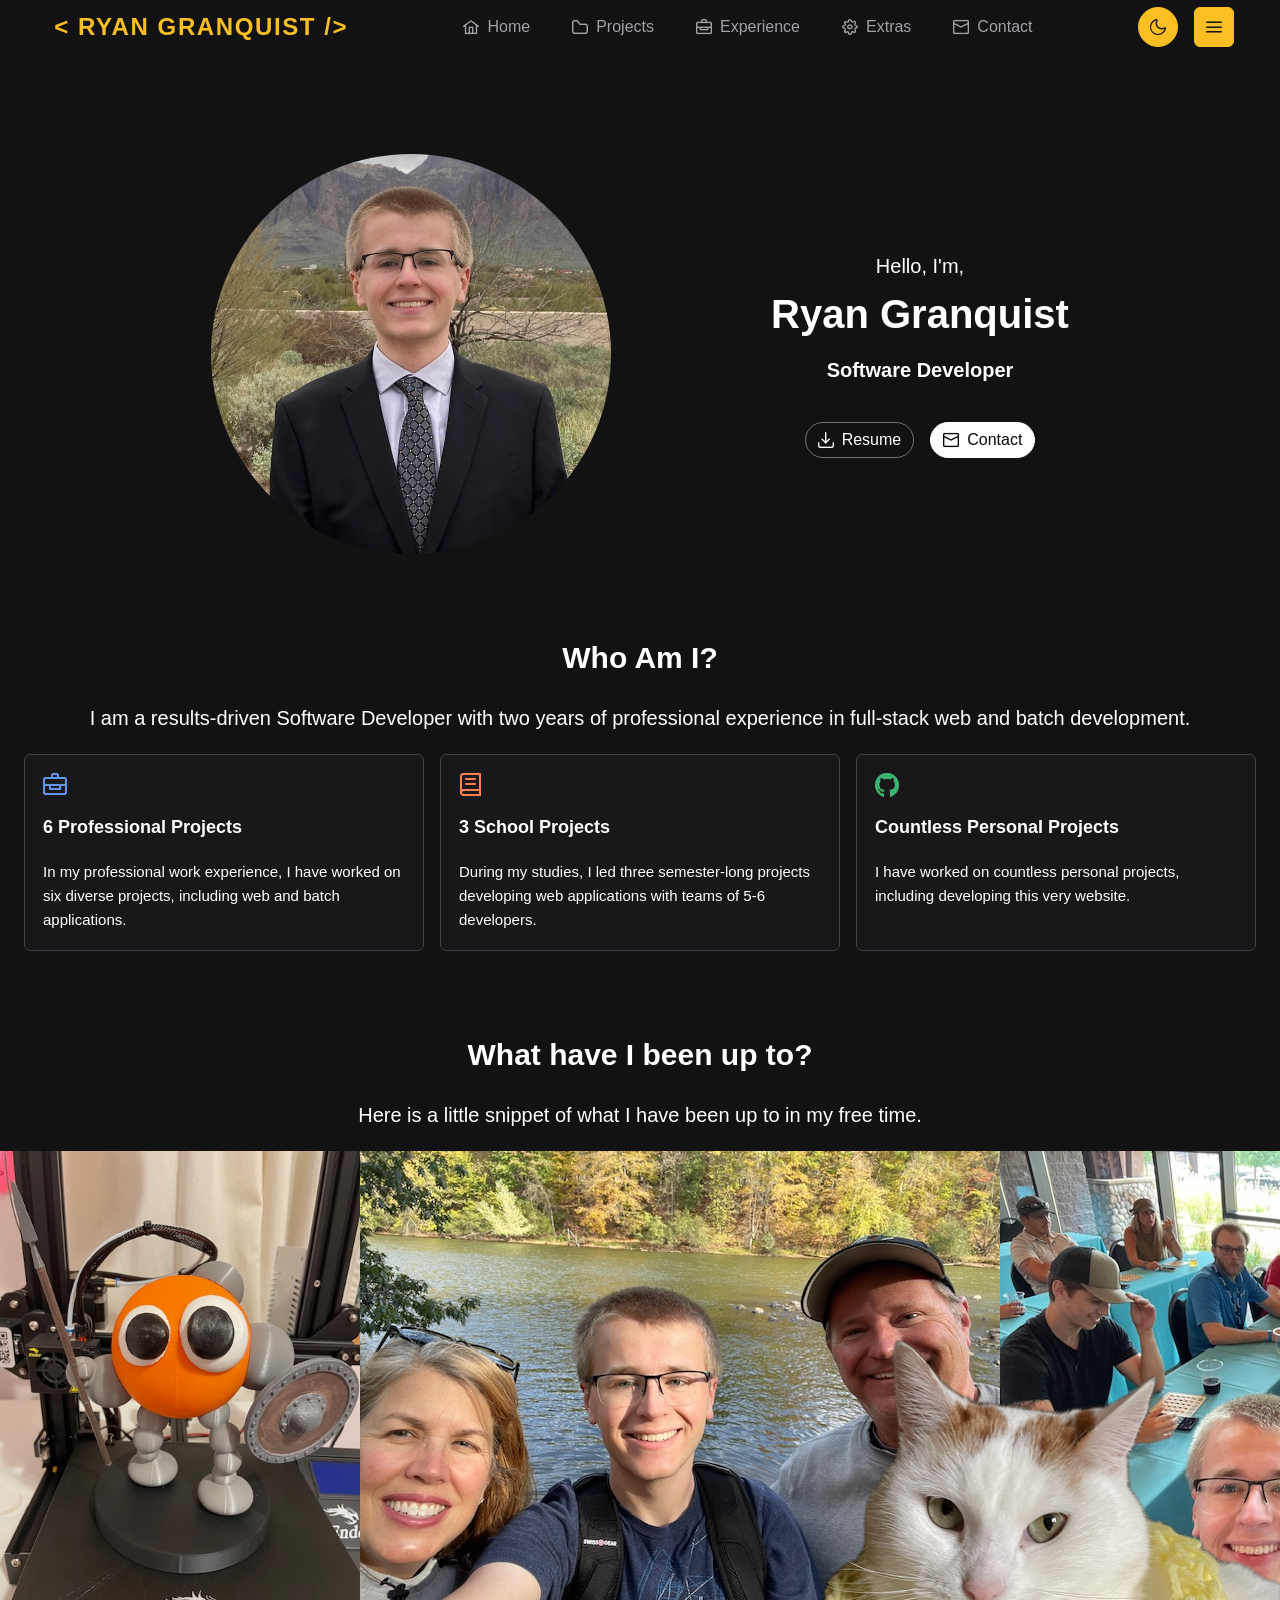
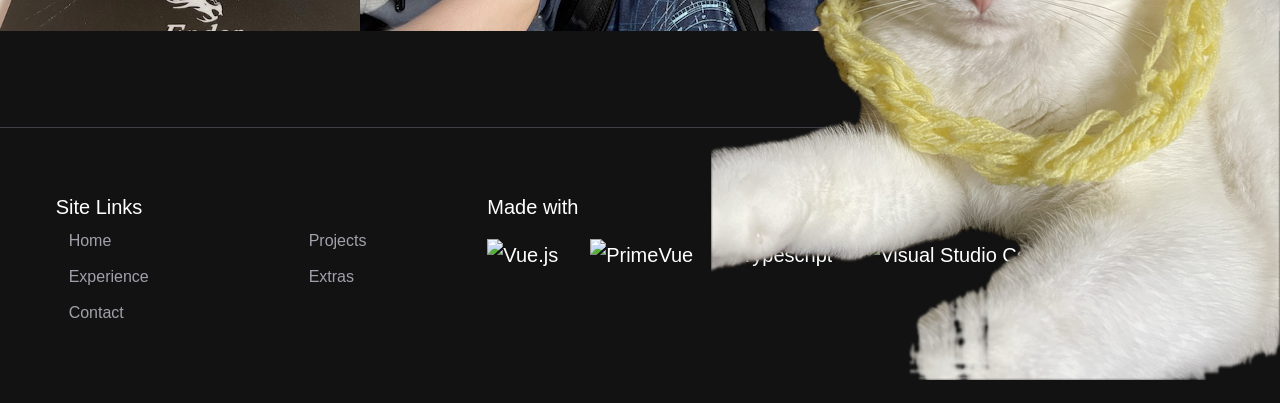
==== commit 24576629: "mobile fixes" ====
--- a/index.html
+++ b/index.html
@@ -5,8 +5,8 @@
     <link rel="icon" href="/favicon.ico" />
     <meta name="viewport" content="width=device-width, initial-scale=1.0" />
     <title>Ryan's Portfolio</title>
-    <script type="module" crossorigin src="/assets/index-_g32VP01.js"></script>
-    <link rel="stylesheet" crossorigin href="/assets/index-E3QHu62o.css">
+    <script type="module" crossorigin src="/assets/index-B13JEjhs.js"></script>
+    <link rel="stylesheet" crossorigin href="/assets/index-BYPZohgu.css">
   </head>
   <body>
     <div id="app"></div>
--- a/assets/index-BYPZohgu.css
+++ b/assets/index-BYPZohgu.css
@@ -0,0 +1 @@
+body{line-height:1.6;font-family:Inter,-apple-system,BlinkMacSystemFont,Segoe UI,Roboto,Oxygen,Ubuntu,Cantarell,Fira Sans,Droid Sans,Helvetica Neue,sans-serif;font-size:15px;text-rendering:optimizeLegibility;-webkit-font-smoothing:antialiased;-moz-osx-font-smoothing:grayscale}#app{font-weight:400}body{margin:0}.router-link-unstyled{text-decoration:none;color:inherit}.logo-text[data-v-bd92f2e4]{font-size:1.5rem;font-weight:700;color:var(--p-primary-color);margin-left:.5rem;margin-top:.5rem;margin-bottom:.5rem;text-align:center;text-transform:uppercase;letter-spacing:.1rem;font-family:Poppins,sans-serif;cursor:pointer;transition:color .3s}.blinking-cursor[data-v-bd92f2e4]{width:2px;height:30px;background-color:gray;display:inline-block;position:relative;margin-right:6px;animation:blink-bd92f2e4 1s infinite}.unstyled-link[data-v-bd92f2e4]{text-decoration:none;color:inherit}@keyframes blink-bd92f2e4{0%,49%{opacity:1}50%,to{opacity:0}}.spacer[data-v-69c3d72d]{height:4rem}.image[data-v-cea51dd3]{position:fixed;right:0;transition:bottom .3s ease-in-out}.links[data-v-ad1d11b5]{text-wrap:nowrap;display:grid;grid-template-columns:auto auto;column-gap:5rem}.p-button[data-v-ad1d11b5]{justify-content:flex-start}#app[data-v-8a03c3d9]{display:flex;flex-direction:column;min-height:100vh}.content[data-v-8a03c3d9]{flex:1}.image[data-v-fcac4065]{border-radius:50%;height:25rem;width:25rem;object-fit:cover}.welcome-box[data-v-fcac4065]{margin-top:10vh}h3[data-v-adcee004]{color:var(--p-surface-300)}.card-border[data-v-adcee004]{border:solid 1px var(--p-button-outlined-secondary-border-color)}.scroller[data-v-b02c1d9b]{overflow:hidden;position:relative;width:100%}.scroller-inner[data-v-b02c1d9b]{display:flex;overflow:show;width:fit-content}@keyframes scroll-b02c1d9b{0%{transform:translate(0)}to{transform:translate(-50%)}}@keyframes scroll{0%{transform:translate(0)}to{transform:translate(-50%)}}.not-found[data-v-f435e35e]{height:57vh}.descriptions[data-v-5091c45c]{max-width:50rem}img[data-v-5091c45c]{border:solid 1px #3f3f46;border-radius:10px}.center-card[data-v-3d8a21be]{transform:translateY(-45%)}.realign-center[data-v-3d8a21be]{margin-top:9rem}.p-timeline-event-opposite{flex:none!important}@font-face{font-family:primeicons;font-display:block;src:url(/assets/primeicons-DMOk5skT.eot);src:url(/assets/primeicons-DMOk5skT.eot?#iefix) format("embedded-opentype"),url(/assets/primeicons-C6QP2o4f.woff2) format("woff2"),url(/assets/primeicons-WjwUDZjB.woff) format("woff"),url(/assets/primeicons-MpK4pl85.ttf) format("truetype"),url(/assets/primeicons-Dr5RGzOO.svg?#primeicons) format("svg");font-weight:400;font-style:normal}.pi{font-family:primeicons;speak:none;font-style:normal;font-weight:400;font-variant:normal;text-transform:none;line-height:1;display:inline-block;-webkit-font-smoothing:antialiased;-moz-osx-font-smoothing:grayscale}.pi:before{--webkit-backface-visibility:hidden;backface-visibility:hidden}.pi-fw{width:1.28571429em;text-align:center}.pi-spin{-webkit-animation:fa-spin 2s infinite linear;animation:fa-spin 2s infinite linear}@media (prefers-reduced-motion: reduce){.pi-spin{-webkit-animation-delay:-1ms;animation-delay:-1ms;-webkit-animation-duration:1ms;animation-duration:1ms;-webkit-animation-iteration-count:1;animation-iteration-count:1;-webkit-transition-delay:0s;transition-delay:0s;-webkit-transition-duration:0s;transition-duration:0s}}@-webkit-keyframes fa-spin{0%{-webkit-transform:rotate(0deg);transform:rotate(0)}to{-webkit-transform:rotate(359deg);transform:rotate(359deg)}}@keyframes fa-spin{0%{-webkit-transform:rotate(0deg);transform:rotate(0)}to{-webkit-transform:rotate(359deg);transform:rotate(359deg)}}.pi-folder-plus:before{content:""}.pi-receipt:before{content:""}.pi-asterisk:before{content:""}.pi-face-smile:before{content:""}.pi-pinterest:before{content:""}.pi-expand:before{content:""}.pi-pen-to-square:before{content:""}.pi-wave-pulse:before{content:""}.pi-turkish-lira:before{content:""}.pi-spinner-dotted:before{content:""}.pi-crown:before{content:""}.pi-pause-circle:before{content:""}.pi-warehouse:before{content:""}.pi-objects-column:before{content:""}.pi-clipboard:before{content:""}.pi-play-circle:before{content:""}.pi-venus:before{content:""}.pi-cart-minus:before{content:""}.pi-file-plus:before{content:""}.pi-microchip:before{content:""}.pi-twitch:before{content:""}.pi-building-columns:before{content:""}.pi-file-check:before{content:""}.pi-microchip-ai:before{content:""}.pi-trophy:before{content:""}.pi-barcode:before{content:""}.pi-file-arrow-up:before{content:""}.pi-mars:before{content:""}.pi-tiktok:before{content:""}.pi-arrow-up-right-and-arrow-down-left-from-center:before{content:""}.pi-ethereum:before{content:""}.pi-list-check:before{content:""}.pi-thumbtack:before{content:""}.pi-arrow-down-left-and-arrow-up-right-to-center:before{content:""}.pi-equals:before{content:""}.pi-lightbulb:before{content:""}.pi-star-half:before{content:""}.pi-address-book:before{content:""}.pi-chart-scatter:before{content:""}.pi-indian-rupee:before{content:""}.pi-star-half-fill:before{content:""}.pi-cart-arrow-down:before{content:""}.pi-calendar-clock:before{content:""}.pi-sort-up-fill:before{content:""}.pi-sparkles:before{content:""}.pi-bullseye:before{content:""}.pi-sort-down-fill:before{content:""}.pi-graduation-cap:before{content:""}.pi-hammer:before{content:""}.pi-bell-slash:before{content:""}.pi-gauge:before{content:""}.pi-shop:before{content:""}.pi-headphones:before{content:""}.pi-eraser:before{content:""}.pi-stopwatch:before{content:""}.pi-verified:before{content:""}.pi-delete-left:before{content:""}.pi-hourglass:before{content:""}.pi-truck:before{content:""}.pi-wrench:before{content:""}.pi-microphone:before{content:""}.pi-megaphone:before{content:""}.pi-arrow-right-arrow-left:before{content:""}.pi-bitcoin:before{content:""}.pi-file-edit:before{content:""}.pi-language:before{content:""}.pi-file-export:before{content:""}.pi-file-import:before{content:""}.pi-file-word:before{content:""}.pi-gift:before{content:""}.pi-cart-plus:before{content:""}.pi-thumbs-down-fill:before{content:""}.pi-thumbs-up-fill:before{content:""}.pi-arrows-alt:before{content:""}.pi-calculator:before{content:""}.pi-sort-alt-slash:before{content:""}.pi-arrows-h:before{content:""}.pi-arrows-v:before{content:""}.pi-pound:before{content:""}.pi-prime:before{content:""}.pi-chart-pie:before{content:""}.pi-reddit:before{content:""}.pi-code:before{content:""}.pi-sync:before{content:""}.pi-shopping-bag:before{content:""}.pi-server:before{content:""}.pi-database:before{content:""}.pi-hashtag:before{content:""}.pi-bookmark-fill:before{content:""}.pi-filter-fill:before{content:""}.pi-heart-fill:before{content:""}.pi-flag-fill:before{content:""}.pi-circle:before{content:""}.pi-circle-fill:before{content:""}.pi-bolt:before{content:""}.pi-history:before{content:""}.pi-box:before{content:""}.pi-at:before{content:""}.pi-arrow-up-right:before{content:""}.pi-arrow-up-left:before{content:""}.pi-arrow-down-left:before{content:""}.pi-arrow-down-right:before{content:""}.pi-telegram:before{content:""}.pi-stop-circle:before{content:""}.pi-stop:before{content:""}.pi-whatsapp:before{content:""}.pi-building:before{content:""}.pi-qrcode:before{content:""}.pi-car:before{content:""}.pi-instagram:before{content:""}.pi-linkedin:before{content:""}.pi-send:before{content:""}.pi-slack:before{content:""}.pi-sun:before{content:""}.pi-moon:before{content:""}.pi-vimeo:before{content:""}.pi-youtube:before{content:""}.pi-flag:before{content:""}.pi-wallet:before{content:""}.pi-map:before{content:""}.pi-link:before{content:""}.pi-credit-card:before{content:""}.pi-discord:before{content:""}.pi-percentage:before{content:""}.pi-euro:before{content:""}.pi-book:before{content:""}.pi-shield:before{content:""}.pi-paypal:before{content:""}.pi-amazon:before{content:""}.pi-phone:before{content:""}.pi-filter-slash:before{content:""}.pi-facebook:before{content:""}.pi-github:before{content:""}.pi-twitter:before{content:""}.pi-step-backward-alt:before{content:""}.pi-step-forward-alt:before{content:""}.pi-forward:before{content:""}.pi-backward:before{content:""}.pi-fast-backward:before{content:""}.pi-fast-forward:before{content:""}.pi-pause:before{content:""}.pi-play:before{content:""}.pi-compass:before{content:""}.pi-id-card:before{content:""}.pi-ticket:before{content:""}.pi-file-o:before{content:""}.pi-reply:before{content:""}.pi-directions-alt:before{content:""}.pi-directions:before{content:""}.pi-thumbs-up:before{content:""}.pi-thumbs-down:before{content:""}.pi-sort-numeric-down-alt:before{content:""}.pi-sort-numeric-up-alt:before{content:""}.pi-sort-alpha-down-alt:before{content:""}.pi-sort-alpha-up-alt:before{content:""}.pi-sort-numeric-down:before{content:""}.pi-sort-numeric-up:before{content:""}.pi-sort-alpha-down:before{content:""}.pi-sort-alpha-up:before{content:""}.pi-sort-alt:before{content:""}.pi-sort-amount-up:before{content:""}.pi-sort-amount-down:before{content:""}.pi-sort-amount-down-alt:before{content:""}.pi-sort-amount-up-alt:before{content:""}.pi-palette:before{content:""}.pi-undo:before{content:""}.pi-desktop:before{content:""}.pi-sliders-v:before{content:""}.pi-sliders-h:before{content:""}.pi-search-plus:before{content:""}.pi-search-minus:before{content:""}.pi-file-excel:before{content:""}.pi-file-pdf:before{content:""}.pi-check-square:before{content:""}.pi-chart-line:before{content:""}.pi-user-edit:before{content:""}.pi-exclamation-circle:before{content:""}.pi-android:before{content:""}.pi-google:before{content:""}.pi-apple:before{content:""}.pi-microsoft:before{content:""}.pi-heart:before{content:""}.pi-mobile:before{content:""}.pi-tablet:before{content:""}.pi-key:before{content:""}.pi-shopping-cart:before{content:""}.pi-comments:before{content:""}.pi-comment:before{content:""}.pi-briefcase:before{content:""}.pi-bell:before{content:""}.pi-paperclip:before{content:""}.pi-share-alt:before{content:""}.pi-envelope:before{content:""}.pi-volume-down:before{content:""}.pi-volume-up:before{content:""}.pi-volume-off:before{content:""}.pi-eject:before{content:""}.pi-money-bill:before{content:""}.pi-images:before{content:""}.pi-image:before{content:""}.pi-sign-in:before{content:""}.pi-sign-out:before{content:""}.pi-wifi:before{content:""}.pi-sitemap:before{content:""}.pi-chart-bar:before{content:""}.pi-camera:before{content:""}.pi-dollar:before{content:""}.pi-lock-open:before{content:""}.pi-table:before{content:""}.pi-map-marker:before{content:""}.pi-list:before{content:""}.pi-eye-slash:before{content:""}.pi-eye:before{content:""}.pi-folder-open:before{content:""}.pi-folder:before{content:""}.pi-video:before{content:""}.pi-inbox:before{content:""}.pi-lock:before{content:""}.pi-unlock:before{content:""}.pi-tags:before{content:""}.pi-tag:before{content:""}.pi-power-off:before{content:""}.pi-save:before{content:""}.pi-question-circle:before{content:""}.pi-question:before{content:""}.pi-copy:before{content:""}.pi-file:before{content:""}.pi-clone:before{content:""}.pi-calendar-times:before{content:""}.pi-calendar-minus:before{content:""}.pi-calendar-plus:before{content:""}.pi-ellipsis-v:before{content:""}.pi-ellipsis-h:before{content:""}.pi-bookmark:before{content:""}.pi-globe:before{content:""}.pi-replay:before{content:""}.pi-filter:before{content:""}.pi-print:before{content:""}.pi-align-right:before{content:""}.pi-align-left:before{content:""}.pi-align-center:before{content:""}.pi-align-justify:before{content:""}.pi-cog:before{content:""}.pi-cloud-download:before{content:""}.pi-cloud-upload:before{content:""}.pi-cloud:before{content:""}.pi-pencil:before{content:""}.pi-users:before{content:""}.pi-clock:before{content:""}.pi-user-minus:before{content:""}.pi-user-plus:before{content:""}.pi-trash:before{content:""}.pi-external-link:before{content:""}.pi-window-maximize:before{content:""}.pi-window-minimize:before{content:""}.pi-refresh:before{content:""}.pi-user:before{content:""}.pi-exclamation-triangle:before{content:""}.pi-calendar:before{content:""}.pi-chevron-circle-left:before{content:""}.pi-chevron-circle-down:before{content:""}.pi-chevron-circle-right:before{content:""}.pi-chevron-circle-up:before{content:""}.pi-angle-double-down:before{content:""}.pi-angle-double-left:before{content:""}.pi-angle-double-right:before{content:""}.pi-angle-double-up:before{content:""}.pi-angle-down:before{content:""}.pi-angle-left:before{content:""}.pi-angle-right:before{content:""}.pi-angle-up:before{content:""}.pi-upload:before{content:""}.pi-download:before{content:""}.pi-ban:before{content:""}.pi-star-fill:before{content:""}.pi-star:before{content:""}.pi-chevron-left:before{content:""}.pi-chevron-right:before{content:""}.pi-chevron-down:before{content:""}.pi-chevron-up:before{content:""}.pi-caret-left:before{content:""}.pi-caret-right:before{content:""}.pi-caret-down:before{content:""}.pi-caret-up:before{content:""}.pi-search:before{content:""}.pi-check:before{content:""}.pi-check-circle:before{content:""}.pi-times:before{content:""}.pi-times-circle:before{content:""}.pi-plus:before{content:""}.pi-plus-circle:before{content:""}.pi-minus:before{content:""}.pi-minus-circle:before{content:""}.pi-circle-on:before{content:""}.pi-circle-off:before{content:""}.pi-sort-down:before{content:""}.pi-sort-up:before{content:""}.pi-sort:before{content:""}.pi-step-backward:before{content:""}.pi-step-forward:before{content:""}.pi-th-large:before{content:""}.pi-arrow-down:before{content:""}.pi-arrow-left:before{content:""}.pi-arrow-right:before{content:""}.pi-arrow-up:before{content:""}.pi-bars:before{content:""}.pi-arrow-circle-down:before{content:""}.pi-arrow-circle-left:before{content:""}.pi-arrow-circle-right:before{content:""}.pi-arrow-circle-up:before{content:""}.pi-info:before{content:""}.pi-info-circle:before{content:""}.pi-home:before{content:""}.pi-spinner:before{content:""}.grid{display:flex;flex-wrap:wrap;margin-right:-.5rem;margin-left:-.5rem;margin-top:-.5rem}.grid>.col,.grid>[class*=col]{box-sizing:border-box}.grid-nogutter{margin-right:0;margin-left:0;margin-top:0}.grid-nogutter>.col,.grid-nogutter>[class*=col-]{padding:0}.col{flex-grow:1;flex-basis:0;padding:.5rem}.col-fixed{flex:0 0 auto;padding:.5rem}.col-1{flex:0 0 auto;padding:.5rem;width:8.3333%}.col-2{flex:0 0 auto;padding:.5rem;width:16.6667%}.col-3{flex:0 0 auto;padding:.5rem;width:25%}.col-4{flex:0 0 auto;padding:.5rem;width:33.3333%}.col-5{flex:0 0 auto;padding:.5rem;width:41.6667%}.col-6{flex:0 0 auto;padding:.5rem;width:50%}.col-7{flex:0 0 auto;padding:.5rem;width:58.3333%}.col-8{flex:0 0 auto;padding:.5rem;width:66.6667%}.col-9{flex:0 0 auto;padding:.5rem;width:75%}.col-10{flex:0 0 auto;padding:.5rem;width:83.3333%}.col-11{flex:0 0 auto;padding:.5rem;width:91.6667%}.col-12{flex:0 0 auto;padding:.5rem;width:100%}@media screen and (min-width: 576px){.sm\:col{flex-grow:1;flex-basis:0;padding:.5rem}.sm\:col-fixed{flex:0 0 auto;padding:.5rem}.sm\:col-1{flex:0 0 auto;padding:.5rem;width:8.3333%}.sm\:col-2{flex:0 0 auto;padding:.5rem;width:16.6667%}.sm\:col-3{flex:0 0 auto;padding:.5rem;width:25%}.sm\:col-4{flex:0 0 auto;padding:.5rem;width:33.3333%}.sm\:col-5{flex:0 0 auto;padding:.5rem;width:41.6667%}.sm\:col-6{flex:0 0 auto;padding:.5rem;width:50%}.sm\:col-7{flex:0 0 auto;padding:.5rem;width:58.3333%}.sm\:col-8{flex:0 0 auto;padding:.5rem;width:66.6667%}.sm\:col-9{flex:0 0 auto;padding:.5rem;width:75%}.sm\:col-10{flex:0 0 auto;padding:.5rem;width:83.3333%}.sm\:col-11{flex:0 0 auto;padding:.5rem;width:91.6667%}.sm\:col-12{flex:0 0 auto;padding:.5rem;width:100%}}@media screen and (min-width: 768px){.md\:col{flex-grow:1;flex-basis:0;padding:.5rem}.md\:col-fixed{flex:0 0 auto;padding:.5rem}.md\:col-1{flex:0 0 auto;padding:.5rem;width:8.3333%}.md\:col-2{flex:0 0 auto;padding:.5rem;width:16.6667%}.md\:col-3{flex:0 0 auto;padding:.5rem;width:25%}.md\:col-4{flex:0 0 auto;padding:.5rem;width:33.3333%}.md\:col-5{flex:0 0 auto;padding:.5rem;width:41.6667%}.md\:col-6{flex:0 0 auto;padding:.5rem;width:50%}.md\:col-7{flex:0 0 auto;padding:.5rem;width:58.3333%}.md\:col-8{flex:0 0 auto;padding:.5rem;width:66.6667%}.md\:col-9{flex:0 0 auto;padding:.5rem;width:75%}.md\:col-10{flex:0 0 auto;padding:.5rem;width:83.3333%}.md\:col-11{flex:0 0 auto;padding:.5rem;width:91.6667%}.md\:col-12{flex:0 0 auto;padding:.5rem;width:100%}}@media screen and (min-width: 992px){.lg\:col{flex-grow:1;flex-basis:0;padding:.5rem}.lg\:col-fixed{flex:0 0 auto;padding:.5rem}.lg\:col-1{flex:0 0 auto;padding:.5rem;width:8.3333%}.lg\:col-2{flex:0 0 auto;padding:.5rem;width:16.6667%}.lg\:col-3{flex:0 0 auto;padding:.5rem;width:25%}.lg\:col-4{flex:0 0 auto;padding:.5rem;width:33.3333%}.lg\:col-5{flex:0 0 auto;padding:.5rem;width:41.6667%}.lg\:col-6{flex:0 0 auto;padding:.5rem;width:50%}.lg\:col-7{flex:0 0 auto;padding:.5rem;width:58.3333%}.lg\:col-8{flex:0 0 auto;padding:.5rem;width:66.6667%}.lg\:col-9{flex:0 0 auto;padding:.5rem;width:75%}.lg\:col-10{flex:0 0 auto;padding:.5rem;width:83.3333%}.lg\:col-11{flex:0 0 auto;padding:.5rem;width:91.6667%}.lg\:col-12{flex:0 0 auto;padding:.5rem;width:100%}}@media screen and (min-width: 1200px){.xl\:col{flex-grow:1;flex-basis:0;padding:.5rem}.xl\:col-fixed{flex:0 0 auto;padding:.5rem}.xl\:col-1{flex:0 0 auto;padding:.5rem;width:8.3333%}.xl\:col-2{flex:0 0 auto;padding:.5rem;width:16.6667%}.xl\:col-3{flex:0 0 auto;padding:.5rem;width:25%}.xl\:col-4{flex:0 0 auto;padding:.5rem;width:33.3333%}.xl\:col-5{flex:0 0 auto;padding:.5rem;width:41.6667%}.xl\:col-6{flex:0 0 auto;padding:.5rem;width:50%}.xl\:col-7{flex:0 0 auto;padding:.5rem;width:58.3333%}.xl\:col-8{flex:0 0 auto;padding:.5rem;width:66.6667%}.xl\:col-9{flex:0 0 auto;padding:.5rem;width:75%}.xl\:col-10{flex:0 0 auto;padding:.5rem;width:83.3333%}.xl\:col-11{flex:0 0 auto;padding:.5rem;width:91.6667%}.xl\:col-12{flex:0 0 auto;padding:.5rem;width:100%}}.col-offset-0{margin-left:0!important}.col-offset-1{margin-left:8.3333%!important}.col-offset-2{margin-left:16.6667%!important}.col-offset-3{margin-left:25%!important}.col-offset-4{margin-left:33.3333%!important}.col-offset-5{margin-left:41.6667%!important}.col-offset-6{margin-left:50%!important}.col-offset-7{margin-left:58.3333%!important}.col-offset-8{margin-left:66.6667%!important}.col-offset-9{margin-left:75%!important}.col-offset-10{margin-left:83.3333%!important}.col-offset-11{margin-left:91.6667%!important}.col-offset-12{margin-left:100%!important}@media screen and (min-width: 576px){.sm\:col-offset-0{margin-left:0!important}.sm\:col-offset-1{margin-left:8.3333%!important}.sm\:col-offset-2{margin-left:16.6667%!important}.sm\:col-offset-3{margin-left:25%!important}.sm\:col-offset-4{margin-left:33.3333%!important}.sm\:col-offset-5{margin-left:41.6667%!important}.sm\:col-offset-6{margin-left:50%!important}.sm\:col-offset-7{margin-left:58.3333%!important}.sm\:col-offset-8{margin-left:66.6667%!important}.sm\:col-offset-9{margin-left:75%!important}.sm\:col-offset-10{margin-left:83.3333%!important}.sm\:col-offset-11{margin-left:91.6667%!important}.sm\:col-offset-12{margin-left:100%!important}}@media screen and (min-width: 768px){.md\:col-offset-0{margin-left:0!important}.md\:col-offset-1{margin-left:8.3333%!important}.md\:col-offset-2{margin-left:16.6667%!important}.md\:col-offset-3{margin-left:25%!important}.md\:col-offset-4{margin-left:33.3333%!important}.md\:col-offset-5{margin-left:41.6667%!important}.md\:col-offset-6{margin-left:50%!important}.md\:col-offset-7{margin-left:58.3333%!important}.md\:col-offset-8{margin-left:66.6667%!important}.md\:col-offset-9{margin-left:75%!important}.md\:col-offset-10{margin-left:83.3333%!important}.md\:col-offset-11{margin-left:91.6667%!important}.md\:col-offset-12{margin-left:100%!important}}@media screen and (min-width: 992px){.lg\:col-offset-0{margin-left:0!important}.lg\:col-offset-1{margin-left:8.3333%!important}.lg\:col-offset-2{margin-left:16.6667%!important}.lg\:col-offset-3{margin-left:25%!important}.lg\:col-offset-4{margin-left:33.3333%!important}.lg\:col-offset-5{margin-left:41.6667%!important}.lg\:col-offset-6{margin-left:50%!important}.lg\:col-offset-7{margin-left:58.3333%!important}.lg\:col-offset-8{margin-left:66.6667%!important}.lg\:col-offset-9{margin-left:75%!important}.lg\:col-offset-10{margin-left:83.3333%!important}.lg\:col-offset-11{margin-left:91.6667%!important}.lg\:col-offset-12{margin-left:100%!important}}@media screen and (min-width: 1200px){.xl\:col-offset-0{margin-left:0!important}.xl\:col-offset-1{margin-left:8.3333%!important}.xl\:col-offset-2{margin-left:16.6667%!important}.xl\:col-offset-3{margin-left:25%!important}.xl\:col-offset-4{margin-left:33.3333%!important}.xl\:col-offset-5{margin-left:41.6667%!important}.xl\:col-offset-6{margin-left:50%!important}.xl\:col-offset-7{margin-left:58.3333%!important}.xl\:col-offset-8{margin-left:66.6667%!important}.xl\:col-offset-9{margin-left:75%!important}.xl\:col-offset-10{margin-left:83.3333%!important}.xl\:col-offset-11{margin-left:91.6667%!important}.xl\:col-offset-12{margin-left:100%!important}}.text-0{color:var(--surface-0)!important}.text-50{color:var(--surface-50)!important}.text-100{color:var(--surface-100)!important}.text-200{color:var(--surface-200)!important}.text-300{color:var(--surface-300)!important}.text-400{color:var(--surface-400)!important}.text-500{color:var(--surface-500)!important}.text-600{color:var(--surface-600)!important}.text-700{color:var(--surface-700)!important}.text-800{color:var(--surface-800)!important}.text-900{color:var(--surface-900)!important}.focus\:text-0:focus{color:var(--surface-0)!important}.hover\:text-0:hover,.active\:text-0:active{color:var(--surface-0)!important}.focus\:text-50:focus{color:var(--surface-50)!important}.hover\:text-50:hover,.active\:text-50:active{color:var(--surface-50)!important}.focus\:text-100:focus{color:var(--surface-100)!important}.hover\:text-100:hover,.active\:text-100:active{color:var(--surface-100)!important}.focus\:text-200:focus{color:var(--surface-200)!important}.hover\:text-200:hover,.active\:text-200:active{color:var(--surface-200)!important}.focus\:text-300:focus{color:var(--surface-300)!important}.hover\:text-300:hover,.active\:text-300:active{color:var(--surface-300)!important}.focus\:text-400:focus{color:var(--surface-400)!important}.hover\:text-400:hover,.active\:text-400:active{color:var(--surface-400)!important}.focus\:text-500:focus{color:var(--surface-500)!important}.hover\:text-500:hover,.active\:text-500:active{color:var(--surface-500)!important}.focus\:text-600:focus{color:var(--surface-600)!important}.hover\:text-600:hover,.active\:text-600:active{color:var(--surface-600)!important}.focus\:text-700:focus{color:var(--surface-700)!important}.hover\:text-700:hover,.active\:text-700:active{color:var(--surface-700)!important}.focus\:text-800:focus{color:var(--surface-800)!important}.hover\:text-800:hover,.active\:text-800:active{color:var(--surface-800)!important}.focus\:text-900:focus{color:var(--surface-900)!important}.hover\:text-900:hover,.active\:text-900:active{color:var(--surface-900)!important}.surface-0{background-color:var(--surface-0)!important}.surface-50{background-color:var(--surface-50)!important}.surface-100{background-color:var(--surface-100)!important}.surface-200{background-color:var(--surface-200)!important}.surface-300{background-color:var(--surface-300)!important}.surface-400{background-color:var(--surface-400)!important}.surface-500{background-color:var(--surface-500)!important}.surface-600{background-color:var(--surface-600)!important}.surface-700{background-color:var(--surface-700)!important}.surface-800{background-color:var(--surface-800)!important}.surface-900{background-color:var(--surface-900)!important}.focus\:surface-0:focus{background-color:var(--surface-0)!important}.hover\:surface-0:hover,.active\:surface-0:active{background-color:var(--surface-0)!important}.focus\:surface-50:focus{background-color:var(--surface-50)!important}.hover\:surface-50:hover,.active\:surface-50:active{background-color:var(--surface-50)!important}.focus\:surface-100:focus{background-color:var(--surface-100)!important}.hover\:surface-100:hover,.active\:surface-100:active{background-color:var(--surface-100)!important}.focus\:surface-200:focus{background-color:var(--surface-200)!important}.hover\:surface-200:hover,.active\:surface-200:active{background-color:var(--surface-200)!important}.focus\:surface-300:focus{background-color:var(--surface-300)!important}.hover\:surface-300:hover,.active\:surface-300:active{background-color:var(--surface-300)!important}.focus\:surface-400:focus{background-color:var(--surface-400)!important}.hover\:surface-400:hover,.active\:surface-400:active{background-color:var(--surface-400)!important}.focus\:surface-500:focus{background-color:var(--surface-500)!important}.hover\:surface-500:hover,.active\:surface-500:active{background-color:var(--surface-500)!important}.focus\:surface-600:focus{background-color:var(--surface-600)!important}.hover\:surface-600:hover,.active\:surface-600:active{background-color:var(--surface-600)!important}.focus\:surface-700:focus{background-color:var(--surface-700)!important}.hover\:surface-700:hover,.active\:surface-700:active{background-color:var(--surface-700)!important}.focus\:surface-800:focus{background-color:var(--surface-800)!important}.hover\:surface-800:hover,.active\:surface-800:active{background-color:var(--surface-800)!important}.focus\:surface-900:focus{background-color:var(--surface-900)!important}.hover\:surface-900:hover,.active\:surface-900:active{background-color:var(--surface-900)!important}.border-0{border-color:var(--surface-0)!important}.border-50{border-color:var(--surface-50)!important}.border-100{border-color:var(--surface-100)!important}.border-200{border-color:var(--surface-200)!important}.border-300{border-color:var(--surface-300)!important}.border-400{border-color:var(--surface-400)!important}.border-500{border-color:var(--surface-500)!important}.border-600{border-color:var(--surface-600)!important}.border-700{border-color:var(--surface-700)!important}.border-800{border-color:var(--surface-800)!important}.border-900{border-color:var(--surface-900)!important}.focus\:border-0:focus{border-color:var(--surface-0)!important}.hover\:border-0:hover,.active\:border-0:active{border-color:var(--surface-0)!important}.focus\:border-50:focus{border-color:var(--surface-50)!important}.hover\:border-50:hover,.active\:border-50:active{border-color:var(--surface-50)!important}.focus\:border-100:focus{border-color:var(--surface-100)!important}.hover\:border-100:hover,.active\:border-100:active{border-color:var(--surface-100)!important}.focus\:border-200:focus{border-color:var(--surface-200)!important}.hover\:border-200:hover,.active\:border-200:active{border-color:var(--surface-200)!important}.focus\:border-300:focus{border-color:var(--surface-300)!important}.hover\:border-300:hover,.active\:border-300:active{border-color:var(--surface-300)!important}.focus\:border-400:focus{border-color:var(--surface-400)!important}.hover\:border-400:hover,.active\:border-400:active{border-color:var(--surface-400)!important}.focus\:border-500:focus{border-color:var(--surface-500)!important}.hover\:border-500:hover,.active\:border-500:active{border-color:var(--surface-500)!important}.focus\:border-600:focus{border-color:var(--surface-600)!important}.hover\:border-600:hover,.active\:border-600:active{border-color:var(--surface-600)!important}.focus\:border-700:focus{border-color:var(--surface-700)!important}.hover\:border-700:hover,.active\:border-700:active{border-color:var(--surface-700)!important}.focus\:border-800:focus{border-color:var(--surface-800)!important}.hover\:border-800:hover,.active\:border-800:active{border-color:var(--surface-800)!important}.focus\:border-900:focus{border-color:var(--surface-900)!important}.hover\:border-900:hover,.active\:border-900:active{border-color:var(--surface-900)!important}.bg-transparent{background-color:transparent!important}@media screen and (min-width: 576px){.sm\:bg-transparent{background-color:transparent!important}}@media screen and (min-width: 768px){.md\:bg-transparent{background-color:transparent!important}}@media screen and (min-width: 992px){.lg\:bg-transparent{background-color:transparent!important}}@media screen and (min-width: 1200px){.xl\:bg-transparent{background-color:transparent!important}}.border-transparent{border-color:transparent!important}@media screen and (min-width: 576px){.sm\:border-transparent{border-color:transparent!important}}@media screen and (min-width: 768px){.md\:border-transparent{border-color:transparent!important}}@media screen and (min-width: 992px){.lg\:border-transparent{border-color:transparent!important}}@media screen and (min-width: 1200px){.xl\:border-transparent{border-color:transparent!important}}.text-blue-50{color:var(--blue-50)!important}.text-blue-100{color:var(--blue-100)!important}.text-blue-200{color:var(--blue-200)!important}.text-blue-300{color:var(--blue-300)!important}.text-blue-400{color:var(--blue-400)!important}.text-blue-500{color:var(--blue-500)!important}.text-blue-600{color:var(--blue-600)!important}.text-blue-700{color:var(--blue-700)!important}.text-blue-800{color:var(--blue-800)!important}.text-blue-900{color:var(--blue-900)!important}.focus\:text-blue-50:focus{color:var(--blue-50)!important}.focus\:text-blue-100:focus{color:var(--blue-100)!important}.focus\:text-blue-200:focus{color:var(--blue-200)!important}.focus\:text-blue-300:focus{color:var(--blue-300)!important}.focus\:text-blue-400:focus{color:var(--blue-400)!important}.focus\:text-blue-500:focus{color:var(--blue-500)!important}.focus\:text-blue-600:focus{color:var(--blue-600)!important}.focus\:text-blue-700:focus{color:var(--blue-700)!important}.focus\:text-blue-800:focus{color:var(--blue-800)!important}.focus\:text-blue-900:focus{color:var(--blue-900)!important}.hover\:text-blue-50:hover{color:var(--blue-50)!important}.hover\:text-blue-100:hover{color:var(--blue-100)!important}.hover\:text-blue-200:hover{color:var(--blue-200)!important}.hover\:text-blue-300:hover{color:var(--blue-300)!important}.hover\:text-blue-400:hover{color:var(--blue-400)!important}.hover\:text-blue-500:hover{color:var(--blue-500)!important}.hover\:text-blue-600:hover{color:var(--blue-600)!important}.hover\:text-blue-700:hover{color:var(--blue-700)!important}.hover\:text-blue-800:hover{color:var(--blue-800)!important}.hover\:text-blue-900:hover{color:var(--blue-900)!important}.active\:text-blue-50:active{color:var(--blue-50)!important}.active\:text-blue-100:active{color:var(--blue-100)!important}.active\:text-blue-200:active{color:var(--blue-200)!important}.active\:text-blue-300:active{color:var(--blue-300)!important}.active\:text-blue-400:active{color:var(--blue-400)!important}.active\:text-blue-500:active{color:var(--blue-500)!important}.active\:text-blue-600:active{color:var(--blue-600)!important}.active\:text-blue-700:active{color:var(--blue-700)!important}.active\:text-blue-800:active{color:var(--blue-800)!important}.active\:text-blue-900:active{color:var(--blue-900)!important}.text-green-50{color:var(--green-50)!important}.text-green-100{color:var(--green-100)!important}.text-green-200{color:var(--green-200)!important}.text-green-300{color:var(--green-300)!important}.text-green-400{color:var(--green-400)!important}.text-green-500{color:var(--green-500)!important}.text-green-600{color:var(--green-600)!important}.text-green-700{color:var(--green-700)!important}.text-green-800{color:var(--green-800)!important}.text-green-900{color:var(--green-900)!important}.focus\:text-green-50:focus{color:var(--green-50)!important}.focus\:text-green-100:focus{color:var(--green-100)!important}.focus\:text-green-200:focus{color:var(--green-200)!important}.focus\:text-green-300:focus{color:var(--green-300)!important}.focus\:text-green-400:focus{color:var(--green-400)!important}.focus\:text-green-500:focus{color:var(--green-500)!important}.focus\:text-green-600:focus{color:var(--green-600)!important}.focus\:text-green-700:focus{color:var(--green-700)!important}.focus\:text-green-800:focus{color:var(--green-800)!important}.focus\:text-green-900:focus{color:var(--green-900)!important}.hover\:text-green-50:hover{color:var(--green-50)!important}.hover\:text-green-100:hover{color:var(--green-100)!important}.hover\:text-green-200:hover{color:var(--green-200)!important}.hover\:text-green-300:hover{color:var(--green-300)!important}.hover\:text-green-400:hover{color:var(--green-400)!important}.hover\:text-green-500:hover{color:var(--green-500)!important}.hover\:text-green-600:hover{color:var(--green-600)!important}.hover\:text-green-700:hover{color:var(--green-700)!important}.hover\:text-green-800:hover{color:var(--green-800)!important}.hover\:text-green-900:hover{color:var(--green-900)!important}.active\:text-green-50:active{color:var(--green-50)!important}.active\:text-green-100:active{color:var(--green-100)!important}.active\:text-green-200:active{color:var(--green-200)!important}.active\:text-green-300:active{color:var(--green-300)!important}.active\:text-green-400:active{color:var(--green-400)!important}.active\:text-green-500:active{color:var(--green-500)!important}.active\:text-green-600:active{color:var(--green-600)!important}.active\:text-green-700:active{color:var(--green-700)!important}.active\:text-green-800:active{color:var(--green-800)!important}.active\:text-green-900:active{color:var(--green-900)!important}.text-yellow-50{color:var(--yellow-50)!important}.text-yellow-100{color:var(--yellow-100)!important}.text-yellow-200{color:var(--yellow-200)!important}.text-yellow-300{color:var(--yellow-300)!important}.text-yellow-400{color:var(--yellow-400)!important}.text-yellow-500{color:var(--yellow-500)!important}.text-yellow-600{color:var(--yellow-600)!important}.text-yellow-700{color:var(--yellow-700)!important}.text-yellow-800{color:var(--yellow-800)!important}.text-yellow-900{color:var(--yellow-900)!important}.focus\:text-yellow-50:focus{color:var(--yellow-50)!important}.focus\:text-yellow-100:focus{color:var(--yellow-100)!important}.focus\:text-yellow-200:focus{color:var(--yellow-200)!important}.focus\:text-yellow-300:focus{color:var(--yellow-300)!important}.focus\:text-yellow-400:focus{color:var(--yellow-400)!important}.focus\:text-yellow-500:focus{color:var(--yellow-500)!important}.focus\:text-yellow-600:focus{color:var(--yellow-600)!important}.focus\:text-yellow-700:focus{color:var(--yellow-700)!important}.focus\:text-yellow-800:focus{color:var(--yellow-800)!important}.focus\:text-yellow-900:focus{color:var(--yellow-900)!important}.hover\:text-yellow-50:hover{color:var(--yellow-50)!important}.hover\:text-yellow-100:hover{color:var(--yellow-100)!important}.hover\:text-yellow-200:hover{color:var(--yellow-200)!important}.hover\:text-yellow-300:hover{color:var(--yellow-300)!important}.hover\:text-yellow-400:hover{color:var(--yellow-400)!important}.hover\:text-yellow-500:hover{color:var(--yellow-500)!important}.hover\:text-yellow-600:hover{color:var(--yellow-600)!important}.hover\:text-yellow-700:hover{color:var(--yellow-700)!important}.hover\:text-yellow-800:hover{color:var(--yellow-800)!important}.hover\:text-yellow-900:hover{color:var(--yellow-900)!important}.active\:text-yellow-50:active{color:var(--yellow-50)!important}.active\:text-yellow-100:active{color:var(--yellow-100)!important}.active\:text-yellow-200:active{color:var(--yellow-200)!important}.active\:text-yellow-300:active{color:var(--yellow-300)!important}.active\:text-yellow-400:active{color:var(--yellow-400)!important}.active\:text-yellow-500:active{color:var(--yellow-500)!important}.active\:text-yellow-600:active{color:var(--yellow-600)!important}.active\:text-yellow-700:active{color:var(--yellow-700)!important}.active\:text-yellow-800:active{color:var(--yellow-800)!important}.active\:text-yellow-900:active{color:var(--yellow-900)!important}.text-cyan-50{color:var(--cyan-50)!important}.text-cyan-100{color:var(--cyan-100)!important}.text-cyan-200{color:var(--cyan-200)!important}.text-cyan-300{color:var(--cyan-300)!important}.text-cyan-400{color:var(--cyan-400)!important}.text-cyan-500{color:var(--cyan-500)!important}.text-cyan-600{color:var(--cyan-600)!important}.text-cyan-700{color:var(--cyan-700)!important}.text-cyan-800{color:var(--cyan-800)!important}.text-cyan-900{color:var(--cyan-900)!important}.focus\:text-cyan-50:focus{color:var(--cyan-50)!important}.focus\:text-cyan-100:focus{color:var(--cyan-100)!important}.focus\:text-cyan-200:focus{color:var(--cyan-200)!important}.focus\:text-cyan-300:focus{color:var(--cyan-300)!important}.focus\:text-cyan-400:focus{color:var(--cyan-400)!important}.focus\:text-cyan-500:focus{color:var(--cyan-500)!important}.focus\:text-cyan-600:focus{color:var(--cyan-600)!important}.focus\:text-cyan-700:focus{color:var(--cyan-700)!important}.focus\:text-cyan-800:focus{color:var(--cyan-800)!important}.focus\:text-cyan-900:focus{color:var(--cyan-900)!important}.hover\:text-cyan-50:hover{color:var(--cyan-50)!important}.hover\:text-cyan-100:hover{color:var(--cyan-100)!important}.hover\:text-cyan-200:hover{color:var(--cyan-200)!important}.hover\:text-cyan-300:hover{color:var(--cyan-300)!important}.hover\:text-cyan-400:hover{color:var(--cyan-400)!important}.hover\:text-cyan-500:hover{color:var(--cyan-500)!important}.hover\:text-cyan-600:hover{color:var(--cyan-600)!important}.hover\:text-cyan-700:hover{color:var(--cyan-700)!important}.hover\:text-cyan-800:hover{color:var(--cyan-800)!important}.hover\:text-cyan-900:hover{color:var(--cyan-900)!important}.active\:text-cyan-50:active{color:var(--cyan-50)!important}.active\:text-cyan-100:active{color:var(--cyan-100)!important}.active\:text-cyan-200:active{color:var(--cyan-200)!important}.active\:text-cyan-300:active{color:var(--cyan-300)!important}.active\:text-cyan-400:active{color:var(--cyan-400)!important}.active\:text-cyan-500:active{color:var(--cyan-500)!important}.active\:text-cyan-600:active{color:var(--cyan-600)!important}.active\:text-cyan-700:active{color:var(--cyan-700)!important}.active\:text-cyan-800:active{color:var(--cyan-800)!important}.active\:text-cyan-900:active{color:var(--cyan-900)!important}.text-pink-50{color:var(--pink-50)!important}.text-pink-100{color:var(--pink-100)!important}.text-pink-200{color:var(--pink-200)!important}.text-pink-300{color:var(--pink-300)!important}.text-pink-400{color:var(--pink-400)!important}.text-pink-500{color:var(--pink-500)!important}.text-pink-600{color:var(--pink-600)!important}.text-pink-700{color:var(--pink-700)!important}.text-pink-800{color:var(--pink-800)!important}.text-pink-900{color:var(--pink-900)!important}.focus\:text-pink-50:focus{color:var(--pink-50)!important}.focus\:text-pink-100:focus{color:var(--pink-100)!important}.focus\:text-pink-200:focus{color:var(--pink-200)!important}.focus\:text-pink-300:focus{color:var(--pink-300)!important}.focus\:text-pink-400:focus{color:var(--pink-400)!important}.focus\:text-pink-500:focus{color:var(--pink-500)!important}.focus\:text-pink-600:focus{color:var(--pink-600)!important}.focus\:text-pink-700:focus{color:var(--pink-700)!important}.focus\:text-pink-800:focus{color:var(--pink-800)!important}.focus\:text-pink-900:focus{color:var(--pink-900)!important}.hover\:text-pink-50:hover{color:var(--pink-50)!important}.hover\:text-pink-100:hover{color:var(--pink-100)!important}.hover\:text-pink-200:hover{color:var(--pink-200)!important}.hover\:text-pink-300:hover{color:var(--pink-300)!important}.hover\:text-pink-400:hover{color:var(--pink-400)!important}.hover\:text-pink-500:hover{color:var(--pink-500)!important}.hover\:text-pink-600:hover{color:var(--pink-600)!important}.hover\:text-pink-700:hover{color:var(--pink-700)!important}.hover\:text-pink-800:hover{color:var(--pink-800)!important}.hover\:text-pink-900:hover{color:var(--pink-900)!important}.active\:text-pink-50:active{color:var(--pink-50)!important}.active\:text-pink-100:active{color:var(--pink-100)!important}.active\:text-pink-200:active{color:var(--pink-200)!important}.active\:text-pink-300:active{color:var(--pink-300)!important}.active\:text-pink-400:active{color:var(--pink-400)!important}.active\:text-pink-500:active{color:var(--pink-500)!important}.active\:text-pink-600:active{color:var(--pink-600)!important}.active\:text-pink-700:active{color:var(--pink-700)!important}.active\:text-pink-800:active{color:var(--pink-800)!important}.active\:text-pink-900:active{color:var(--pink-900)!important}.text-indigo-50{color:var(--indigo-50)!important}.text-indigo-100{color:var(--indigo-100)!important}.text-indigo-200{color:var(--indigo-200)!important}.text-indigo-300{color:var(--indigo-300)!important}.text-indigo-400{color:var(--indigo-400)!important}.text-indigo-500{color:var(--indigo-500)!important}.text-indigo-600{color:var(--indigo-600)!important}.text-indigo-700{color:var(--indigo-700)!important}.text-indigo-800{color:var(--indigo-800)!important}.text-indigo-900{color:var(--indigo-900)!important}.focus\:text-indigo-50:focus{color:var(--indigo-50)!important}.focus\:text-indigo-100:focus{color:var(--indigo-100)!important}.focus\:text-indigo-200:focus{color:var(--indigo-200)!important}.focus\:text-indigo-300:focus{color:var(--indigo-300)!important}.focus\:text-indigo-400:focus{color:var(--indigo-400)!important}.focus\:text-indigo-500:focus{color:var(--indigo-500)!important}.focus\:text-indigo-600:focus{color:var(--indigo-600)!important}.focus\:text-indigo-700:focus{color:var(--indigo-700)!important}.focus\:text-indigo-800:focus{color:var(--indigo-800)!important}.focus\:text-indigo-900:focus{color:var(--indigo-900)!important}.hover\:text-indigo-50:hover{color:var(--indigo-50)!important}.hover\:text-indigo-100:hover{color:var(--indigo-100)!important}.hover\:text-indigo-200:hover{color:var(--indigo-200)!important}.hover\:text-indigo-300:hover{color:var(--indigo-300)!important}.hover\:text-indigo-400:hover{color:var(--indigo-400)!important}.hover\:text-indigo-500:hover{color:var(--indigo-500)!important}.hover\:text-indigo-600:hover{color:var(--indigo-600)!important}.hover\:text-indigo-700:hover{color:var(--indigo-700)!important}.hover\:text-indigo-800:hover{color:var(--indigo-800)!important}.hover\:text-indigo-900:hover{color:var(--indigo-900)!important}.active\:text-indigo-50:active{color:var(--indigo-50)!important}.active\:text-indigo-100:active{color:var(--indigo-100)!important}.active\:text-indigo-200:active{color:var(--indigo-200)!important}.active\:text-indigo-300:active{color:var(--indigo-300)!important}.active\:text-indigo-400:active{color:var(--indigo-400)!important}.active\:text-indigo-500:active{color:var(--indigo-500)!important}.active\:text-indigo-600:active{color:var(--indigo-600)!important}.active\:text-indigo-700:active{color:var(--indigo-700)!important}.active\:text-indigo-800:active{color:var(--indigo-800)!important}.active\:text-indigo-900:active{color:var(--indigo-900)!important}.text-teal-50{color:var(--teal-50)!important}.text-teal-100{color:var(--teal-100)!important}.text-teal-200{color:var(--teal-200)!important}.text-teal-300{color:var(--teal-300)!important}.text-teal-400{color:var(--teal-400)!important}.text-teal-500{color:var(--teal-500)!important}.text-teal-600{color:var(--teal-600)!important}.text-teal-700{color:var(--teal-700)!important}.text-teal-800{color:var(--teal-800)!important}.text-teal-900{color:var(--teal-900)!important}.focus\:text-teal-50:focus{color:var(--teal-50)!important}.focus\:text-teal-100:focus{color:var(--teal-100)!important}.focus\:text-teal-200:focus{color:var(--teal-200)!important}.focus\:text-teal-300:focus{color:var(--teal-300)!important}.focus\:text-teal-400:focus{color:var(--teal-400)!important}.focus\:text-teal-500:focus{color:var(--teal-500)!important}.focus\:text-teal-600:focus{color:var(--teal-600)!important}.focus\:text-teal-700:focus{color:var(--teal-700)!important}.focus\:text-teal-800:focus{color:var(--teal-800)!important}.focus\:text-teal-900:focus{color:var(--teal-900)!important}.hover\:text-teal-50:hover{color:var(--teal-50)!important}.hover\:text-teal-100:hover{color:var(--teal-100)!important}.hover\:text-teal-200:hover{color:var(--teal-200)!important}.hover\:text-teal-300:hover{color:var(--teal-300)!important}.hover\:text-teal-400:hover{color:var(--teal-400)!important}.hover\:text-teal-500:hover{color:var(--teal-500)!important}.hover\:text-teal-600:hover{color:var(--teal-600)!important}.hover\:text-teal-700:hover{color:var(--teal-700)!important}.hover\:text-teal-800:hover{color:var(--teal-800)!important}.hover\:text-teal-900:hover{color:var(--teal-900)!important}.active\:text-teal-50:active{color:var(--teal-50)!important}.active\:text-teal-100:active{color:var(--teal-100)!important}.active\:text-teal-200:active{color:var(--teal-200)!important}.active\:text-teal-300:active{color:var(--teal-300)!important}.active\:text-teal-400:active{color:var(--teal-400)!important}.active\:text-teal-500:active{color:var(--teal-500)!important}.active\:text-teal-600:active{color:var(--teal-600)!important}.active\:text-teal-700:active{color:var(--teal-700)!important}.active\:text-teal-800:active{color:var(--teal-800)!important}.active\:text-teal-900:active{color:var(--teal-900)!important}.text-orange-50{color:var(--orange-50)!important}.text-orange-100{color:var(--orange-100)!important}.text-orange-200{color:var(--orange-200)!important}.text-orange-300{color:var(--orange-300)!important}.text-orange-400{color:var(--orange-400)!important}.text-orange-500{color:var(--orange-500)!important}.text-orange-600{color:var(--orange-600)!important}.text-orange-700{color:var(--orange-700)!important}.text-orange-800{color:var(--orange-800)!important}.text-orange-900{color:var(--orange-900)!important}.focus\:text-orange-50:focus{color:var(--orange-50)!important}.focus\:text-orange-100:focus{color:var(--orange-100)!important}.focus\:text-orange-200:focus{color:var(--orange-200)!important}.focus\:text-orange-300:focus{color:var(--orange-300)!important}.focus\:text-orange-400:focus{color:var(--orange-400)!important}.focus\:text-orange-500:focus{color:var(--orange-500)!important}.focus\:text-orange-600:focus{color:var(--orange-600)!important}.focus\:text-orange-700:focus{color:var(--orange-700)!important}.focus\:text-orange-800:focus{color:var(--orange-800)!important}.focus\:text-orange-900:focus{color:var(--orange-900)!important}.hover\:text-orange-50:hover{color:var(--orange-50)!important}.hover\:text-orange-100:hover{color:var(--orange-100)!important}.hover\:text-orange-200:hover{color:var(--orange-200)!important}.hover\:text-orange-300:hover{color:var(--orange-300)!important}.hover\:text-orange-400:hover{color:var(--orange-400)!important}.hover\:text-orange-500:hover{color:var(--orange-500)!important}.hover\:text-orange-600:hover{color:var(--orange-600)!important}.hover\:text-orange-700:hover{color:var(--orange-700)!important}.hover\:text-orange-800:hover{color:var(--orange-800)!important}.hover\:text-orange-900:hover{color:var(--orange-900)!important}.active\:text-orange-50:active{color:var(--orange-50)!important}.active\:text-orange-100:active{color:var(--orange-100)!important}.active\:text-orange-200:active{color:var(--orange-200)!important}.active\:text-orange-300:active{color:var(--orange-300)!important}.active\:text-orange-400:active{color:var(--orange-400)!important}.active\:text-orange-500:active{color:var(--orange-500)!important}.active\:text-orange-600:active{color:var(--orange-600)!important}.active\:text-orange-700:active{color:var(--orange-700)!important}.active\:text-orange-800:active{color:var(--orange-800)!important}.active\:text-orange-900:active{color:var(--orange-900)!important}.text-bluegray-50{color:var(--bluegray-50)!important}.text-bluegray-100{color:var(--bluegray-100)!important}.text-bluegray-200{color:var(--bluegray-200)!important}.text-bluegray-300{color:var(--bluegray-300)!important}.text-bluegray-400{color:var(--bluegray-400)!important}.text-bluegray-500{color:var(--bluegray-500)!important}.text-bluegray-600{color:var(--bluegray-600)!important}.text-bluegray-700{color:var(--bluegray-700)!important}.text-bluegray-800{color:var(--bluegray-800)!important}.text-bluegray-900{color:var(--bluegray-900)!important}.focus\:text-bluegray-50:focus{color:var(--bluegray-50)!important}.focus\:text-bluegray-100:focus{color:var(--bluegray-100)!important}.focus\:text-bluegray-200:focus{color:var(--bluegray-200)!important}.focus\:text-bluegray-300:focus{color:var(--bluegray-300)!important}.focus\:text-bluegray-400:focus{color:var(--bluegray-400)!important}.focus\:text-bluegray-500:focus{color:var(--bluegray-500)!important}.focus\:text-bluegray-600:focus{color:var(--bluegray-600)!important}.focus\:text-bluegray-700:focus{color:var(--bluegray-700)!important}.focus\:text-bluegray-800:focus{color:var(--bluegray-800)!important}.focus\:text-bluegray-900:focus{color:var(--bluegray-900)!important}.hover\:text-bluegray-50:hover{color:var(--bluegray-50)!important}.hover\:text-bluegray-100:hover{color:var(--bluegray-100)!important}.hover\:text-bluegray-200:hover{color:var(--bluegray-200)!important}.hover\:text-bluegray-300:hover{color:var(--bluegray-300)!important}.hover\:text-bluegray-400:hover{color:var(--bluegray-400)!important}.hover\:text-bluegray-500:hover{color:var(--bluegray-500)!important}.hover\:text-bluegray-600:hover{color:var(--bluegray-600)!important}.hover\:text-bluegray-700:hover{color:var(--bluegray-700)!important}.hover\:text-bluegray-800:hover{color:var(--bluegray-800)!important}.hover\:text-bluegray-900:hover{color:var(--bluegray-900)!important}.active\:text-bluegray-50:active{color:var(--bluegray-50)!important}.active\:text-bluegray-100:active{color:var(--bluegray-100)!important}.active\:text-bluegray-200:active{color:var(--bluegray-200)!important}.active\:text-bluegray-300:active{color:var(--bluegray-300)!important}.active\:text-bluegray-400:active{color:var(--bluegray-400)!important}.active\:text-bluegray-500:active{color:var(--bluegray-500)!important}.active\:text-bluegray-600:active{color:var(--bluegray-600)!important}.active\:text-bluegray-700:active{color:var(--bluegray-700)!important}.active\:text-bluegray-800:active{color:var(--bluegray-800)!important}.active\:text-bluegray-900:active{color:var(--bluegray-900)!important}.text-purple-50{color:var(--purple-50)!important}.text-purple-100{color:var(--purple-100)!important}.text-purple-200{color:var(--purple-200)!important}.text-purple-300{color:var(--purple-300)!important}.text-purple-400{color:var(--purple-400)!important}.text-purple-500{color:var(--purple-500)!important}.text-purple-600{color:var(--purple-600)!important}.text-purple-700{color:var(--purple-700)!important}.text-purple-800{color:var(--purple-800)!important}.text-purple-900{color:var(--purple-900)!important}.focus\:text-purple-50:focus{color:var(--purple-50)!important}.focus\:text-purple-100:focus{color:var(--purple-100)!important}.focus\:text-purple-200:focus{color:var(--purple-200)!important}.focus\:text-purple-300:focus{color:var(--purple-300)!important}.focus\:text-purple-400:focus{color:var(--purple-400)!important}.focus\:text-purple-500:focus{color:var(--purple-500)!important}.focus\:text-purple-600:focus{color:var(--purple-600)!important}.focus\:text-purple-700:focus{color:var(--purple-700)!important}.focus\:text-purple-800:focus{color:var(--purple-800)!important}.focus\:text-purple-900:focus{color:var(--purple-900)!important}.hover\:text-purple-50:hover{color:var(--purple-50)!important}.hover\:text-purple-100:hover{color:var(--purple-100)!important}.hover\:text-purple-200:hover{color:var(--purple-200)!important}.hover\:text-purple-300:hover{color:var(--purple-300)!important}.hover\:text-purple-400:hover{color:var(--purple-400)!important}.hover\:text-purple-500:hover{color:var(--purple-500)!important}.hover\:text-purple-600:hover{color:var(--purple-600)!important}.hover\:text-purple-700:hover{color:var(--purple-700)!important}.hover\:text-purple-800:hover{color:var(--purple-800)!important}.hover\:text-purple-900:hover{color:var(--purple-900)!important}.active\:text-purple-50:active{color:var(--purple-50)!important}.active\:text-purple-100:active{color:var(--purple-100)!important}.active\:text-purple-200:active{color:var(--purple-200)!important}.active\:text-purple-300:active{color:var(--purple-300)!important}.active\:text-purple-400:active{color:var(--purple-400)!important}.active\:text-purple-500:active{color:var(--purple-500)!important}.active\:text-purple-600:active{color:var(--purple-600)!important}.active\:text-purple-700:active{color:var(--purple-700)!important}.active\:text-purple-800:active{color:var(--purple-800)!important}.active\:text-purple-900:active{color:var(--purple-900)!important}.text-gray-50{color:var(--gray-50)!important}.text-gray-100{color:var(--gray-100)!important}.text-gray-200{color:var(--gray-200)!important}.text-gray-300{color:var(--gray-300)!important}.text-gray-400{color:var(--gray-400)!important}.text-gray-500{color:var(--gray-500)!important}.text-gray-600{color:var(--gray-600)!important}.text-gray-700{color:var(--gray-700)!important}.text-gray-800{color:var(--gray-800)!important}.text-gray-900{color:var(--gray-900)!important}.focus\:text-gray-50:focus{color:var(--gray-50)!important}.focus\:text-gray-100:focus{color:var(--gray-100)!important}.focus\:text-gray-200:focus{color:var(--gray-200)!important}.focus\:text-gray-300:focus{color:var(--gray-300)!important}.focus\:text-gray-400:focus{color:var(--gray-400)!important}.focus\:text-gray-500:focus{color:var(--gray-500)!important}.focus\:text-gray-600:focus{color:var(--gray-600)!important}.focus\:text-gray-700:focus{color:var(--gray-700)!important}.focus\:text-gray-800:focus{color:var(--gray-800)!important}.focus\:text-gray-900:focus{color:var(--gray-900)!important}.hover\:text-gray-50:hover{color:var(--gray-50)!important}.hover\:text-gray-100:hover{color:var(--gray-100)!important}.hover\:text-gray-200:hover{color:var(--gray-200)!important}.hover\:text-gray-300:hover{color:var(--gray-300)!important}.hover\:text-gray-400:hover{color:var(--gray-400)!important}.hover\:text-gray-500:hover{color:var(--gray-500)!important}.hover\:text-gray-600:hover{color:var(--gray-600)!important}.hover\:text-gray-700:hover{color:var(--gray-700)!important}.hover\:text-gray-800:hover{color:var(--gray-800)!important}.hover\:text-gray-900:hover{color:var(--gray-900)!important}.active\:text-gray-50:active{color:var(--gray-50)!important}.active\:text-gray-100:active{color:var(--gray-100)!important}.active\:text-gray-200:active{color:var(--gray-200)!important}.active\:text-gray-300:active{color:var(--gray-300)!important}.active\:text-gray-400:active{color:var(--gray-400)!important}.active\:text-gray-500:active{color:var(--gray-500)!important}.active\:text-gray-600:active{color:var(--gray-600)!important}.active\:text-gray-700:active{color:var(--gray-700)!important}.active\:text-gray-800:active{color:var(--gray-800)!important}.active\:text-gray-900:active{color:var(--gray-900)!important}.text-red-50{color:var(--red-50)!important}.text-red-100{color:var(--red-100)!important}.text-red-200{color:var(--red-200)!important}.text-red-300{color:var(--red-300)!important}.text-red-400{color:var(--red-400)!important}.text-red-500{color:var(--red-500)!important}.text-red-600{color:var(--red-600)!important}.text-red-700{color:var(--red-700)!important}.text-red-800{color:var(--red-800)!important}.text-red-900{color:var(--red-900)!important}.focus\:text-red-50:focus{color:var(--red-50)!important}.focus\:text-red-100:focus{color:var(--red-100)!important}.focus\:text-red-200:focus{color:var(--red-200)!important}.focus\:text-red-300:focus{color:var(--red-300)!important}.focus\:text-red-400:focus{color:var(--red-400)!important}.focus\:text-red-500:focus{color:var(--red-500)!important}.focus\:text-red-600:focus{color:var(--red-600)!important}.focus\:text-red-700:focus{color:var(--red-700)!important}.focus\:text-red-800:focus{color:var(--red-800)!important}.focus\:text-red-900:focus{color:var(--red-900)!important}.hover\:text-red-50:hover{color:var(--red-50)!important}.hover\:text-red-100:hover{color:var(--red-100)!important}.hover\:text-red-200:hover{color:var(--red-200)!important}.hover\:text-red-300:hover{color:var(--red-300)!important}.hover\:text-red-400:hover{color:var(--red-400)!important}.hover\:text-red-500:hover{color:var(--red-500)!important}.hover\:text-red-600:hover{color:var(--red-600)!important}.hover\:text-red-700:hover{color:var(--red-700)!important}.hover\:text-red-800:hover{color:var(--red-800)!important}.hover\:text-red-900:hover{color:var(--red-900)!important}.active\:text-red-50:active{color:var(--red-50)!important}.active\:text-red-100:active{color:var(--red-100)!important}.active\:text-red-200:active{color:var(--red-200)!important}.active\:text-red-300:active{color:var(--red-300)!important}.active\:text-red-400:active{color:var(--red-400)!important}.active\:text-red-500:active{color:var(--red-500)!important}.active\:text-red-600:active{color:var(--red-600)!important}.active\:text-red-700:active{color:var(--red-700)!important}.active\:text-red-800:active{color:var(--red-800)!important}.active\:text-red-900:active{color:var(--red-900)!important}.text-primary-50{color:var(--primary-50)!important}.text-primary-100{color:var(--primary-100)!important}.text-primary-200{color:var(--primary-200)!important}.text-primary-300{color:var(--primary-300)!important}.text-primary-400{color:var(--primary-400)!important}.text-primary-500{color:var(--primary-500)!important}.text-primary-600{color:var(--primary-600)!important}.text-primary-700{color:var(--primary-700)!important}.text-primary-800{color:var(--primary-800)!important}.text-primary-900{color:var(--primary-900)!important}.focus\:text-primary-50:focus{color:var(--primary-50)!important}.focus\:text-primary-100:focus{color:var(--primary-100)!important}.focus\:text-primary-200:focus{color:var(--primary-200)!important}.focus\:text-primary-300:focus{color:var(--primary-300)!important}.focus\:text-primary-400:focus{color:var(--primary-400)!important}.focus\:text-primary-500:focus{color:var(--primary-500)!important}.focus\:text-primary-600:focus{color:var(--primary-600)!important}.focus\:text-primary-700:focus{color:var(--primary-700)!important}.focus\:text-primary-800:focus{color:var(--primary-800)!important}.focus\:text-primary-900:focus{color:var(--primary-900)!important}.hover\:text-primary-50:hover{color:var(--primary-50)!important}.hover\:text-primary-100:hover{color:var(--primary-100)!important}.hover\:text-primary-200:hover{color:var(--primary-200)!important}.hover\:text-primary-300:hover{color:var(--primary-300)!important}.hover\:text-primary-400:hover{color:var(--primary-400)!important}.hover\:text-primary-500:hover{color:var(--primary-500)!important}.hover\:text-primary-600:hover{color:var(--primary-600)!important}.hover\:text-primary-700:hover{color:var(--primary-700)!important}.hover\:text-primary-800:hover{color:var(--primary-800)!important}.hover\:text-primary-900:hover{color:var(--primary-900)!important}.active\:text-primary-50:active{color:var(--primary-50)!important}.active\:text-primary-100:active{color:var(--primary-100)!important}.active\:text-primary-200:active{color:var(--primary-200)!important}.active\:text-primary-300:active{color:var(--primary-300)!important}.active\:text-primary-400:active{color:var(--primary-400)!important}.active\:text-primary-500:active{color:var(--primary-500)!important}.active\:text-primary-600:active{color:var(--primary-600)!important}.active\:text-primary-700:active{color:var(--primary-700)!important}.active\:text-primary-800:active{color:var(--primary-800)!important}.active\:text-primary-900:active{color:var(--primary-900)!important}.bg-blue-50{background-color:var(--blue-50)!important}.bg-blue-100{background-color:var(--blue-100)!important}.bg-blue-200{background-color:var(--blue-200)!important}.bg-blue-300{background-color:var(--blue-300)!important}.bg-blue-400{background-color:var(--blue-400)!important}.bg-blue-500{background-color:var(--blue-500)!important}.bg-blue-600{background-color:var(--blue-600)!important}.bg-blue-700{background-color:var(--blue-700)!important}.bg-blue-800{background-color:var(--blue-800)!important}.bg-blue-900{background-color:var(--blue-900)!important}.focus\:bg-blue-50:focus{background-color:var(--blue-50)!important}.focus\:bg-blue-100:focus{background-color:var(--blue-100)!important}.focus\:bg-blue-200:focus{background-color:var(--blue-200)!important}.focus\:bg-blue-300:focus{background-color:var(--blue-300)!important}.focus\:bg-blue-400:focus{background-color:var(--blue-400)!important}.focus\:bg-blue-500:focus{background-color:var(--blue-500)!important}.focus\:bg-blue-600:focus{background-color:var(--blue-600)!important}.focus\:bg-blue-700:focus{background-color:var(--blue-700)!important}.focus\:bg-blue-800:focus{background-color:var(--blue-800)!important}.focus\:bg-blue-900:focus{background-color:var(--blue-900)!important}.hover\:bg-blue-50:hover{background-color:var(--blue-50)!important}.hover\:bg-blue-100:hover{background-color:var(--blue-100)!important}.hover\:bg-blue-200:hover{background-color:var(--blue-200)!important}.hover\:bg-blue-300:hover{background-color:var(--blue-300)!important}.hover\:bg-blue-400:hover{background-color:var(--blue-400)!important}.hover\:bg-blue-500:hover{background-color:var(--blue-500)!important}.hover\:bg-blue-600:hover{background-color:var(--blue-600)!important}.hover\:bg-blue-700:hover{background-color:var(--blue-700)!important}.hover\:bg-blue-800:hover{background-color:var(--blue-800)!important}.hover\:bg-blue-900:hover{background-color:var(--blue-900)!important}.active\:bg-blue-50:active{background-color:var(--blue-50)!important}.active\:bg-blue-100:active{background-color:var(--blue-100)!important}.active\:bg-blue-200:active{background-color:var(--blue-200)!important}.active\:bg-blue-300:active{background-color:var(--blue-300)!important}.active\:bg-blue-400:active{background-color:var(--blue-400)!important}.active\:bg-blue-500:active{background-color:var(--blue-500)!important}.active\:bg-blue-600:active{background-color:var(--blue-600)!important}.active\:bg-blue-700:active{background-color:var(--blue-700)!important}.active\:bg-blue-800:active{background-color:var(--blue-800)!important}.active\:bg-blue-900:active{background-color:var(--blue-900)!important}.bg-green-50{background-color:var(--green-50)!important}.bg-green-100{background-color:var(--green-100)!important}.bg-green-200{background-color:var(--green-200)!important}.bg-green-300{background-color:var(--green-300)!important}.bg-green-400{background-color:var(--green-400)!important}.bg-green-500{background-color:var(--green-500)!important}.bg-green-600{background-color:var(--green-600)!important}.bg-green-700{background-color:var(--green-700)!important}.bg-green-800{background-color:var(--green-800)!important}.bg-green-900{background-color:var(--green-900)!important}.focus\:bg-green-50:focus{background-color:var(--green-50)!important}.focus\:bg-green-100:focus{background-color:var(--green-100)!important}.focus\:bg-green-200:focus{background-color:var(--green-200)!important}.focus\:bg-green-300:focus{background-color:var(--green-300)!important}.focus\:bg-green-400:focus{background-color:var(--green-400)!important}.focus\:bg-green-500:focus{background-color:var(--green-500)!important}.focus\:bg-green-600:focus{background-color:var(--green-600)!important}.focus\:bg-green-700:focus{background-color:var(--green-700)!important}.focus\:bg-green-800:focus{background-color:var(--green-800)!important}.focus\:bg-green-900:focus{background-color:var(--green-900)!important}.hover\:bg-green-50:hover{background-color:var(--green-50)!important}.hover\:bg-green-100:hover{background-color:var(--green-100)!important}.hover\:bg-green-200:hover{background-color:var(--green-200)!important}.hover\:bg-green-300:hover{background-color:var(--green-300)!important}.hover\:bg-green-400:hover{background-color:var(--green-400)!important}.hover\:bg-green-500:hover{background-color:var(--green-500)!important}.hover\:bg-green-600:hover{background-color:var(--green-600)!important}.hover\:bg-green-700:hover{background-color:var(--green-700)!important}.hover\:bg-green-800:hover{background-color:var(--green-800)!important}.hover\:bg-green-900:hover{background-color:var(--green-900)!important}.active\:bg-green-50:active{background-color:var(--green-50)!important}.active\:bg-green-100:active{background-color:var(--green-100)!important}.active\:bg-green-200:active{background-color:var(--green-200)!important}.active\:bg-green-300:active{background-color:var(--green-300)!important}.active\:bg-green-400:active{background-color:var(--green-400)!important}.active\:bg-green-500:active{background-color:var(--green-500)!important}.active\:bg-green-600:active{background-color:var(--green-600)!important}.active\:bg-green-700:active{background-color:var(--green-700)!important}.active\:bg-green-800:active{background-color:var(--green-800)!important}.active\:bg-green-900:active{background-color:var(--green-900)!important}.bg-yellow-50{background-color:var(--yellow-50)!important}.bg-yellow-100{background-color:var(--yellow-100)!important}.bg-yellow-200{background-color:var(--yellow-200)!important}.bg-yellow-300{background-color:var(--yellow-300)!important}.bg-yellow-400{background-color:var(--yellow-400)!important}.bg-yellow-500{background-color:var(--yellow-500)!important}.bg-yellow-600{background-color:var(--yellow-600)!important}.bg-yellow-700{background-color:var(--yellow-700)!important}.bg-yellow-800{background-color:var(--yellow-800)!important}.bg-yellow-900{background-color:var(--yellow-900)!important}.focus\:bg-yellow-50:focus{background-color:var(--yellow-50)!important}.focus\:bg-yellow-100:focus{background-color:var(--yellow-100)!important}.focus\:bg-yellow-200:focus{background-color:var(--yellow-200)!important}.focus\:bg-yellow-300:focus{background-color:var(--yellow-300)!important}.focus\:bg-yellow-400:focus{background-color:var(--yellow-400)!important}.focus\:bg-yellow-500:focus{background-color:var(--yellow-500)!important}.focus\:bg-yellow-600:focus{background-color:var(--yellow-600)!important}.focus\:bg-yellow-700:focus{background-color:var(--yellow-700)!important}.focus\:bg-yellow-800:focus{background-color:var(--yellow-800)!important}.focus\:bg-yellow-900:focus{background-color:var(--yellow-900)!important}.hover\:bg-yellow-50:hover{background-color:var(--yellow-50)!important}.hover\:bg-yellow-100:hover{background-color:var(--yellow-100)!important}.hover\:bg-yellow-200:hover{background-color:var(--yellow-200)!important}.hover\:bg-yellow-300:hover{background-color:var(--yellow-300)!important}.hover\:bg-yellow-400:hover{background-color:var(--yellow-400)!important}.hover\:bg-yellow-500:hover{background-color:var(--yellow-500)!important}.hover\:bg-yellow-600:hover{background-color:var(--yellow-600)!important}.hover\:bg-yellow-700:hover{background-color:var(--yellow-700)!important}.hover\:bg-yellow-800:hover{background-color:var(--yellow-800)!important}.hover\:bg-yellow-900:hover{background-color:var(--yellow-900)!important}.active\:bg-yellow-50:active{background-color:var(--yellow-50)!important}.active\:bg-yellow-100:active{background-color:var(--yellow-100)!important}.active\:bg-yellow-200:active{background-color:var(--yellow-200)!important}.active\:bg-yellow-300:active{background-color:var(--yellow-300)!important}.active\:bg-yellow-400:active{background-color:var(--yellow-400)!important}.active\:bg-yellow-500:active{background-color:var(--yellow-500)!important}.active\:bg-yellow-600:active{background-color:var(--yellow-600)!important}.active\:bg-yellow-700:active{background-color:var(--yellow-700)!important}.active\:bg-yellow-800:active{background-color:var(--yellow-800)!important}.active\:bg-yellow-900:active{background-color:var(--yellow-900)!important}.bg-cyan-50{background-color:var(--cyan-50)!important}.bg-cyan-100{background-color:var(--cyan-100)!important}.bg-cyan-200{background-color:var(--cyan-200)!important}.bg-cyan-300{background-color:var(--cyan-300)!important}.bg-cyan-400{background-color:var(--cyan-400)!important}.bg-cyan-500{background-color:var(--cyan-500)!important}.bg-cyan-600{background-color:var(--cyan-600)!important}.bg-cyan-700{background-color:var(--cyan-700)!important}.bg-cyan-800{background-color:var(--cyan-800)!important}.bg-cyan-900{background-color:var(--cyan-900)!important}.focus\:bg-cyan-50:focus{background-color:var(--cyan-50)!important}.focus\:bg-cyan-100:focus{background-color:var(--cyan-100)!important}.focus\:bg-cyan-200:focus{background-color:var(--cyan-200)!important}.focus\:bg-cyan-300:focus{background-color:var(--cyan-300)!important}.focus\:bg-cyan-400:focus{background-color:var(--cyan-400)!important}.focus\:bg-cyan-500:focus{background-color:var(--cyan-500)!important}.focus\:bg-cyan-600:focus{background-color:var(--cyan-600)!important}.focus\:bg-cyan-700:focus{background-color:var(--cyan-700)!important}.focus\:bg-cyan-800:focus{background-color:var(--cyan-800)!important}.focus\:bg-cyan-900:focus{background-color:var(--cyan-900)!important}.hover\:bg-cyan-50:hover{background-color:var(--cyan-50)!important}.hover\:bg-cyan-100:hover{background-color:var(--cyan-100)!important}.hover\:bg-cyan-200:hover{background-color:var(--cyan-200)!important}.hover\:bg-cyan-300:hover{background-color:var(--cyan-300)!important}.hover\:bg-cyan-400:hover{background-color:var(--cyan-400)!important}.hover\:bg-cyan-500:hover{background-color:var(--cyan-500)!important}.hover\:bg-cyan-600:hover{background-color:var(--cyan-600)!important}.hover\:bg-cyan-700:hover{background-color:var(--cyan-700)!important}.hover\:bg-cyan-800:hover{background-color:var(--cyan-800)!important}.hover\:bg-cyan-900:hover{background-color:var(--cyan-900)!important}.active\:bg-cyan-50:active{background-color:var(--cyan-50)!important}.active\:bg-cyan-100:active{background-color:var(--cyan-100)!important}.active\:bg-cyan-200:active{background-color:var(--cyan-200)!important}.active\:bg-cyan-300:active{background-color:var(--cyan-300)!important}.active\:bg-cyan-400:active{background-color:var(--cyan-400)!important}.active\:bg-cyan-500:active{background-color:var(--cyan-500)!important}.active\:bg-cyan-600:active{background-color:var(--cyan-600)!important}.active\:bg-cyan-700:active{background-color:var(--cyan-700)!important}.active\:bg-cyan-800:active{background-color:var(--cyan-800)!important}.active\:bg-cyan-900:active{background-color:var(--cyan-900)!important}.bg-pink-50{background-color:var(--pink-50)!important}.bg-pink-100{background-color:var(--pink-100)!important}.bg-pink-200{background-color:var(--pink-200)!important}.bg-pink-300{background-color:var(--pink-300)!important}.bg-pink-400{background-color:var(--pink-400)!important}.bg-pink-500{background-color:var(--pink-500)!important}.bg-pink-600{background-color:var(--pink-600)!important}.bg-pink-700{background-color:var(--pink-700)!important}.bg-pink-800{background-color:var(--pink-800)!important}.bg-pink-900{background-color:var(--pink-900)!important}.focus\:bg-pink-50:focus{background-color:var(--pink-50)!important}.focus\:bg-pink-100:focus{background-color:var(--pink-100)!important}.focus\:bg-pink-200:focus{background-color:var(--pink-200)!important}.focus\:bg-pink-300:focus{background-color:var(--pink-300)!important}.focus\:bg-pink-400:focus{background-color:var(--pink-400)!important}.focus\:bg-pink-500:focus{background-color:var(--pink-500)!important}.focus\:bg-pink-600:focus{background-color:var(--pink-600)!important}.focus\:bg-pink-700:focus{background-color:var(--pink-700)!important}.focus\:bg-pink-800:focus{background-color:var(--pink-800)!important}.focus\:bg-pink-900:focus{background-color:var(--pink-900)!important}.hover\:bg-pink-50:hover{background-color:var(--pink-50)!important}.hover\:bg-pink-100:hover{background-color:var(--pink-100)!important}.hover\:bg-pink-200:hover{background-color:var(--pink-200)!important}.hover\:bg-pink-300:hover{background-color:var(--pink-300)!important}.hover\:bg-pink-400:hover{background-color:var(--pink-400)!important}.hover\:bg-pink-500:hover{background-color:var(--pink-500)!important}.hover\:bg-pink-600:hover{background-color:var(--pink-600)!important}.hover\:bg-pink-700:hover{background-color:var(--pink-700)!important}.hover\:bg-pink-800:hover{background-color:var(--pink-800)!important}.hover\:bg-pink-900:hover{background-color:var(--pink-900)!important}.active\:bg-pink-50:active{background-color:var(--pink-50)!important}.active\:bg-pink-100:active{background-color:var(--pink-100)!important}.active\:bg-pink-200:active{background-color:var(--pink-200)!important}.active\:bg-pink-300:active{background-color:var(--pink-300)!important}.active\:bg-pink-400:active{background-color:var(--pink-400)!important}.active\:bg-pink-500:active{background-color:var(--pink-500)!important}.active\:bg-pink-600:active{background-color:var(--pink-600)!important}.active\:bg-pink-700:active{background-color:var(--pink-700)!important}.active\:bg-pink-800:active{background-color:var(--pink-800)!important}.active\:bg-pink-900:active{background-color:var(--pink-900)!important}.bg-indigo-50{background-color:var(--indigo-50)!important}.bg-indigo-100{background-color:var(--indigo-100)!important}.bg-indigo-200{background-color:var(--indigo-200)!important}.bg-indigo-300{background-color:var(--indigo-300)!important}.bg-indigo-400{background-color:var(--indigo-400)!important}.bg-indigo-500{background-color:var(--indigo-500)!important}.bg-indigo-600{background-color:var(--indigo-600)!important}.bg-indigo-700{background-color:var(--indigo-700)!important}.bg-indigo-800{background-color:var(--indigo-800)!important}.bg-indigo-900{background-color:var(--indigo-900)!important}.focus\:bg-indigo-50:focus{background-color:var(--indigo-50)!important}.focus\:bg-indigo-100:focus{background-color:var(--indigo-100)!important}.focus\:bg-indigo-200:focus{background-color:var(--indigo-200)!important}.focus\:bg-indigo-300:focus{background-color:var(--indigo-300)!important}.focus\:bg-indigo-400:focus{background-color:var(--indigo-400)!important}.focus\:bg-indigo-500:focus{background-color:var(--indigo-500)!important}.focus\:bg-indigo-600:focus{background-color:var(--indigo-600)!important}.focus\:bg-indigo-700:focus{background-color:var(--indigo-700)!important}.focus\:bg-indigo-800:focus{background-color:var(--indigo-800)!important}.focus\:bg-indigo-900:focus{background-color:var(--indigo-900)!important}.hover\:bg-indigo-50:hover{background-color:var(--indigo-50)!important}.hover\:bg-indigo-100:hover{background-color:var(--indigo-100)!important}.hover\:bg-indigo-200:hover{background-color:var(--indigo-200)!important}.hover\:bg-indigo-300:hover{background-color:var(--indigo-300)!important}.hover\:bg-indigo-400:hover{background-color:var(--indigo-400)!important}.hover\:bg-indigo-500:hover{background-color:var(--indigo-500)!important}.hover\:bg-indigo-600:hover{background-color:var(--indigo-600)!important}.hover\:bg-indigo-700:hover{background-color:var(--indigo-700)!important}.hover\:bg-indigo-800:hover{background-color:var(--indigo-800)!important}.hover\:bg-indigo-900:hover{background-color:var(--indigo-900)!important}.active\:bg-indigo-50:active{background-color:var(--indigo-50)!important}.active\:bg-indigo-100:active{background-color:var(--indigo-100)!important}.active\:bg-indigo-200:active{background-color:var(--indigo-200)!important}.active\:bg-indigo-300:active{background-color:var(--indigo-300)!important}.active\:bg-indigo-400:active{background-color:var(--indigo-400)!important}.active\:bg-indigo-500:active{background-color:var(--indigo-500)!important}.active\:bg-indigo-600:active{background-color:var(--indigo-600)!important}.active\:bg-indigo-700:active{background-color:var(--indigo-700)!important}.active\:bg-indigo-800:active{background-color:var(--indigo-800)!important}.active\:bg-indigo-900:active{background-color:var(--indigo-900)!important}.bg-teal-50{background-color:var(--teal-50)!important}.bg-teal-100{background-color:var(--teal-100)!important}.bg-teal-200{background-color:var(--teal-200)!important}.bg-teal-300{background-color:var(--teal-300)!important}.bg-teal-400{background-color:var(--teal-400)!important}.bg-teal-500{background-color:var(--teal-500)!important}.bg-teal-600{background-color:var(--teal-600)!important}.bg-teal-700{background-color:var(--teal-700)!important}.bg-teal-800{background-color:var(--teal-800)!important}.bg-teal-900{background-color:var(--teal-900)!important}.focus\:bg-teal-50:focus{background-color:var(--teal-50)!important}.focus\:bg-teal-100:focus{background-color:var(--teal-100)!important}.focus\:bg-teal-200:focus{background-color:var(--teal-200)!important}.focus\:bg-teal-300:focus{background-color:var(--teal-300)!important}.focus\:bg-teal-400:focus{background-color:var(--teal-400)!important}.focus\:bg-teal-500:focus{background-color:var(--teal-500)!important}.focus\:bg-teal-600:focus{background-color:var(--teal-600)!important}.focus\:bg-teal-700:focus{background-color:var(--teal-700)!important}.focus\:bg-teal-800:focus{background-color:var(--teal-800)!important}.focus\:bg-teal-900:focus{background-color:var(--teal-900)!important}.hover\:bg-teal-50:hover{background-color:var(--teal-50)!important}.hover\:bg-teal-100:hover{background-color:var(--teal-100)!important}.hover\:bg-teal-200:hover{background-color:var(--teal-200)!important}.hover\:bg-teal-300:hover{background-color:var(--teal-300)!important}.hover\:bg-teal-400:hover{background-color:var(--teal-400)!important}.hover\:bg-teal-500:hover{background-color:var(--teal-500)!important}.hover\:bg-teal-600:hover{background-color:var(--teal-600)!important}.hover\:bg-teal-700:hover{background-color:var(--teal-700)!important}.hover\:bg-teal-800:hover{background-color:var(--teal-800)!important}.hover\:bg-teal-900:hover{background-color:var(--teal-900)!important}.active\:bg-teal-50:active{background-color:var(--teal-50)!important}.active\:bg-teal-100:active{background-color:var(--teal-100)!important}.active\:bg-teal-200:active{background-color:var(--teal-200)!important}.active\:bg-teal-300:active{background-color:var(--teal-300)!important}.active\:bg-teal-400:active{background-color:var(--teal-400)!important}.active\:bg-teal-500:active{background-color:var(--teal-500)!important}.active\:bg-teal-600:active{background-color:var(--teal-600)!important}.active\:bg-teal-700:active{background-color:var(--teal-700)!important}.active\:bg-teal-800:active{background-color:var(--teal-800)!important}.active\:bg-teal-900:active{background-color:var(--teal-900)!important}.bg-orange-50{background-color:var(--orange-50)!important}.bg-orange-100{background-color:var(--orange-100)!important}.bg-orange-200{background-color:var(--orange-200)!important}.bg-orange-300{background-color:var(--orange-300)!important}.bg-orange-400{background-color:var(--orange-400)!important}.bg-orange-500{background-color:var(--orange-500)!important}.bg-orange-600{background-color:var(--orange-600)!important}.bg-orange-700{background-color:var(--orange-700)!important}.bg-orange-800{background-color:var(--orange-800)!important}.bg-orange-900{background-color:var(--orange-900)!important}.focus\:bg-orange-50:focus{background-color:var(--orange-50)!important}.focus\:bg-orange-100:focus{background-color:var(--orange-100)!important}.focus\:bg-orange-200:focus{background-color:var(--orange-200)!important}.focus\:bg-orange-300:focus{background-color:var(--orange-300)!important}.focus\:bg-orange-400:focus{background-color:var(--orange-400)!important}.focus\:bg-orange-500:focus{background-color:var(--orange-500)!important}.focus\:bg-orange-600:focus{background-color:var(--orange-600)!important}.focus\:bg-orange-700:focus{background-color:var(--orange-700)!important}.focus\:bg-orange-800:focus{background-color:var(--orange-800)!important}.focus\:bg-orange-900:focus{background-color:var(--orange-900)!important}.hover\:bg-orange-50:hover{background-color:var(--orange-50)!important}.hover\:bg-orange-100:hover{background-color:var(--orange-100)!important}.hover\:bg-orange-200:hover{background-color:var(--orange-200)!important}.hover\:bg-orange-300:hover{background-color:var(--orange-300)!important}.hover\:bg-orange-400:hover{background-color:var(--orange-400)!important}.hover\:bg-orange-500:hover{background-color:var(--orange-500)!important}.hover\:bg-orange-600:hover{background-color:var(--orange-600)!important}.hover\:bg-orange-700:hover{background-color:var(--orange-700)!important}.hover\:bg-orange-800:hover{background-color:var(--orange-800)!important}.hover\:bg-orange-900:hover{background-color:var(--orange-900)!important}.active\:bg-orange-50:active{background-color:var(--orange-50)!important}.active\:bg-orange-100:active{background-color:var(--orange-100)!important}.active\:bg-orange-200:active{background-color:var(--orange-200)!important}.active\:bg-orange-300:active{background-color:var(--orange-300)!important}.active\:bg-orange-400:active{background-color:var(--orange-400)!important}.active\:bg-orange-500:active{background-color:var(--orange-500)!important}.active\:bg-orange-600:active{background-color:var(--orange-600)!important}.active\:bg-orange-700:active{background-color:var(--orange-700)!important}.active\:bg-orange-800:active{background-color:var(--orange-800)!important}.active\:bg-orange-900:active{background-color:var(--orange-900)!important}.bg-bluegray-50{background-color:var(--bluegray-50)!important}.bg-bluegray-100{background-color:var(--bluegray-100)!important}.bg-bluegray-200{background-color:var(--bluegray-200)!important}.bg-bluegray-300{background-color:var(--bluegray-300)!important}.bg-bluegray-400{background-color:var(--bluegray-400)!important}.bg-bluegray-500{background-color:var(--bluegray-500)!important}.bg-bluegray-600{background-color:var(--bluegray-600)!important}.bg-bluegray-700{background-color:var(--bluegray-700)!important}.bg-bluegray-800{background-color:var(--bluegray-800)!important}.bg-bluegray-900{background-color:var(--bluegray-900)!important}.focus\:bg-bluegray-50:focus{background-color:var(--bluegray-50)!important}.focus\:bg-bluegray-100:focus{background-color:var(--bluegray-100)!important}.focus\:bg-bluegray-200:focus{background-color:var(--bluegray-200)!important}.focus\:bg-bluegray-300:focus{background-color:var(--bluegray-300)!important}.focus\:bg-bluegray-400:focus{background-color:var(--bluegray-400)!important}.focus\:bg-bluegray-500:focus{background-color:var(--bluegray-500)!important}.focus\:bg-bluegray-600:focus{background-color:var(--bluegray-600)!important}.focus\:bg-bluegray-700:focus{background-color:var(--bluegray-700)!important}.focus\:bg-bluegray-800:focus{background-color:var(--bluegray-800)!important}.focus\:bg-bluegray-900:focus{background-color:var(--bluegray-900)!important}.hover\:bg-bluegray-50:hover{background-color:var(--bluegray-50)!important}.hover\:bg-bluegray-100:hover{background-color:var(--bluegray-100)!important}.hover\:bg-bluegray-200:hover{background-color:var(--bluegray-200)!important}.hover\:bg-bluegray-300:hover{background-color:var(--bluegray-300)!important}.hover\:bg-bluegray-400:hover{background-color:var(--bluegray-400)!important}.hover\:bg-bluegray-500:hover{background-color:var(--bluegray-500)!important}.hover\:bg-bluegray-600:hover{background-color:var(--bluegray-600)!important}.hover\:bg-bluegray-700:hover{background-color:var(--bluegray-700)!important}.hover\:bg-bluegray-800:hover{background-color:var(--bluegray-800)!important}.hover\:bg-bluegray-900:hover{background-color:var(--bluegray-900)!important}.active\:bg-bluegray-50:active{background-color:var(--bluegray-50)!important}.active\:bg-bluegray-100:active{background-color:var(--bluegray-100)!important}.active\:bg-bluegray-200:active{background-color:var(--bluegray-200)!important}.active\:bg-bluegray-300:active{background-color:var(--bluegray-300)!important}.active\:bg-bluegray-400:active{background-color:var(--bluegray-400)!important}.active\:bg-bluegray-500:active{background-color:var(--bluegray-500)!important}.active\:bg-bluegray-600:active{background-color:var(--bluegray-600)!important}.active\:bg-bluegray-700:active{background-color:var(--bluegray-700)!important}.active\:bg-bluegray-800:active{background-color:var(--bluegray-800)!important}.active\:bg-bluegray-900:active{background-color:var(--bluegray-900)!important}.bg-purple-50{background-color:var(--purple-50)!important}.bg-purple-100{background-color:var(--purple-100)!important}.bg-purple-200{background-color:var(--purple-200)!important}.bg-purple-300{background-color:var(--purple-300)!important}.bg-purple-400{background-color:var(--purple-400)!important}.bg-purple-500{background-color:var(--purple-500)!important}.bg-purple-600{background-color:var(--purple-600)!important}.bg-purple-700{background-color:var(--purple-700)!important}.bg-purple-800{background-color:var(--purple-800)!important}.bg-purple-900{background-color:var(--purple-900)!important}.focus\:bg-purple-50:focus{background-color:var(--purple-50)!important}.focus\:bg-purple-100:focus{background-color:var(--purple-100)!important}.focus\:bg-purple-200:focus{background-color:var(--purple-200)!important}.focus\:bg-purple-300:focus{background-color:var(--purple-300)!important}.focus\:bg-purple-400:focus{background-color:var(--purple-400)!important}.focus\:bg-purple-500:focus{background-color:var(--purple-500)!important}.focus\:bg-purple-600:focus{background-color:var(--purple-600)!important}.focus\:bg-purple-700:focus{background-color:var(--purple-700)!important}.focus\:bg-purple-800:focus{background-color:var(--purple-800)!important}.focus\:bg-purple-900:focus{background-color:var(--purple-900)!important}.hover\:bg-purple-50:hover{background-color:var(--purple-50)!important}.hover\:bg-purple-100:hover{background-color:var(--purple-100)!important}.hover\:bg-purple-200:hover{background-color:var(--purple-200)!important}.hover\:bg-purple-300:hover{background-color:var(--purple-300)!important}.hover\:bg-purple-400:hover{background-color:var(--purple-400)!important}.hover\:bg-purple-500:hover{background-color:var(--purple-500)!important}.hover\:bg-purple-600:hover{background-color:var(--purple-600)!important}.hover\:bg-purple-700:hover{background-color:var(--purple-700)!important}.hover\:bg-purple-800:hover{background-color:var(--purple-800)!important}.hover\:bg-purple-900:hover{background-color:var(--purple-900)!important}.active\:bg-purple-50:active{background-color:var(--purple-50)!important}.active\:bg-purple-100:active{background-color:var(--purple-100)!important}.active\:bg-purple-200:active{background-color:var(--purple-200)!important}.active\:bg-purple-300:active{background-color:var(--purple-300)!important}.active\:bg-purple-400:active{background-color:var(--purple-400)!important}.active\:bg-purple-500:active{background-color:var(--purple-500)!important}.active\:bg-purple-600:active{background-color:var(--purple-600)!important}.active\:bg-purple-700:active{background-color:var(--purple-700)!important}.active\:bg-purple-800:active{background-color:var(--purple-800)!important}.active\:bg-purple-900:active{background-color:var(--purple-900)!important}.bg-gray-50{background-color:var(--gray-50)!important}.bg-gray-100{background-color:var(--gray-100)!important}.bg-gray-200{background-color:var(--gray-200)!important}.bg-gray-300{background-color:var(--gray-300)!important}.bg-gray-400{background-color:var(--gray-400)!important}.bg-gray-500{background-color:var(--gray-500)!important}.bg-gray-600{background-color:var(--gray-600)!important}.bg-gray-700{background-color:var(--gray-700)!important}.bg-gray-800{background-color:var(--gray-800)!important}.bg-gray-900{background-color:var(--gray-900)!important}.focus\:bg-gray-50:focus{background-color:var(--gray-50)!important}.focus\:bg-gray-100:focus{background-color:var(--gray-100)!important}.focus\:bg-gray-200:focus{background-color:var(--gray-200)!important}.focus\:bg-gray-300:focus{background-color:var(--gray-300)!important}.focus\:bg-gray-400:focus{background-color:var(--gray-400)!important}.focus\:bg-gray-500:focus{background-color:var(--gray-500)!important}.focus\:bg-gray-600:focus{background-color:var(--gray-600)!important}.focus\:bg-gray-700:focus{background-color:var(--gray-700)!important}.focus\:bg-gray-800:focus{background-color:var(--gray-800)!important}.focus\:bg-gray-900:focus{background-color:var(--gray-900)!important}.hover\:bg-gray-50:hover{background-color:var(--gray-50)!important}.hover\:bg-gray-100:hover{background-color:var(--gray-100)!important}.hover\:bg-gray-200:hover{background-color:var(--gray-200)!important}.hover\:bg-gray-300:hover{background-color:var(--gray-300)!important}.hover\:bg-gray-400:hover{background-color:var(--gray-400)!important}.hover\:bg-gray-500:hover{background-color:var(--gray-500)!important}.hover\:bg-gray-600:hover{background-color:var(--gray-600)!important}.hover\:bg-gray-700:hover{background-color:var(--gray-700)!important}.hover\:bg-gray-800:hover{background-color:var(--gray-800)!important}.hover\:bg-gray-900:hover{background-color:var(--gray-900)!important}.active\:bg-gray-50:active{background-color:var(--gray-50)!important}.active\:bg-gray-100:active{background-color:var(--gray-100)!important}.active\:bg-gray-200:active{background-color:var(--gray-200)!important}.active\:bg-gray-300:active{background-color:var(--gray-300)!important}.active\:bg-gray-400:active{background-color:var(--gray-400)!important}.active\:bg-gray-500:active{background-color:var(--gray-500)!important}.active\:bg-gray-600:active{background-color:var(--gray-600)!important}.active\:bg-gray-700:active{background-color:var(--gray-700)!important}.active\:bg-gray-800:active{background-color:var(--gray-800)!important}.active\:bg-gray-900:active{background-color:var(--gray-900)!important}.bg-red-50{background-color:var(--red-50)!important}.bg-red-100{background-color:var(--red-100)!important}.bg-red-200{background-color:var(--red-200)!important}.bg-red-300{background-color:var(--red-300)!important}.bg-red-400{background-color:var(--red-400)!important}.bg-red-500{background-color:var(--red-500)!important}.bg-red-600{background-color:var(--red-600)!important}.bg-red-700{background-color:var(--red-700)!important}.bg-red-800{background-color:var(--red-800)!important}.bg-red-900{background-color:var(--red-900)!important}.focus\:bg-red-50:focus{background-color:var(--red-50)!important}.focus\:bg-red-100:focus{background-color:var(--red-100)!important}.focus\:bg-red-200:focus{background-color:var(--red-200)!important}.focus\:bg-red-300:focus{background-color:var(--red-300)!important}.focus\:bg-red-400:focus{background-color:var(--red-400)!important}.focus\:bg-red-500:focus{background-color:var(--red-500)!important}.focus\:bg-red-600:focus{background-color:var(--red-600)!important}.focus\:bg-red-700:focus{background-color:var(--red-700)!important}.focus\:bg-red-800:focus{background-color:var(--red-800)!important}.focus\:bg-red-900:focus{background-color:var(--red-900)!important}.hover\:bg-red-50:hover{background-color:var(--red-50)!important}.hover\:bg-red-100:hover{background-color:var(--red-100)!important}.hover\:bg-red-200:hover{background-color:var(--red-200)!important}.hover\:bg-red-300:hover{background-color:var(--red-300)!important}.hover\:bg-red-400:hover{background-color:var(--red-400)!important}.hover\:bg-red-500:hover{background-color:var(--red-500)!important}.hover\:bg-red-600:hover{background-color:var(--red-600)!important}.hover\:bg-red-700:hover{background-color:var(--red-700)!important}.hover\:bg-red-800:hover{background-color:var(--red-800)!important}.hover\:bg-red-900:hover{background-color:var(--red-900)!important}.active\:bg-red-50:active{background-color:var(--red-50)!important}.active\:bg-red-100:active{background-color:var(--red-100)!important}.active\:bg-red-200:active{background-color:var(--red-200)!important}.active\:bg-red-300:active{background-color:var(--red-300)!important}.active\:bg-red-400:active{background-color:var(--red-400)!important}.active\:bg-red-500:active{background-color:var(--red-500)!important}.active\:bg-red-600:active{background-color:var(--red-600)!important}.active\:bg-red-700:active{background-color:var(--red-700)!important}.active\:bg-red-800:active{background-color:var(--red-800)!important}.active\:bg-red-900:active{background-color:var(--red-900)!important}.bg-primary-50{background-color:var(--primary-50)!important}.bg-primary-100{background-color:var(--primary-100)!important}.bg-primary-200{background-color:var(--primary-200)!important}.bg-primary-300{background-color:var(--primary-300)!important}.bg-primary-400{background-color:var(--primary-400)!important}.bg-primary-500{background-color:var(--primary-500)!important}.bg-primary-600{background-color:var(--primary-600)!important}.bg-primary-700{background-color:var(--primary-700)!important}.bg-primary-800{background-color:var(--primary-800)!important}.bg-primary-900{background-color:var(--primary-900)!important}.focus\:bg-primary-50:focus{background-color:var(--primary-50)!important}.focus\:bg-primary-100:focus{background-color:var(--primary-100)!important}.focus\:bg-primary-200:focus{background-color:var(--primary-200)!important}.focus\:bg-primary-300:focus{background-color:var(--primary-300)!important}.focus\:bg-primary-400:focus{background-color:var(--primary-400)!important}.focus\:bg-primary-500:focus{background-color:var(--primary-500)!important}.focus\:bg-primary-600:focus{background-color:var(--primary-600)!important}.focus\:bg-primary-700:focus{background-color:var(--primary-700)!important}.focus\:bg-primary-800:focus{background-color:var(--primary-800)!important}.focus\:bg-primary-900:focus{background-color:var(--primary-900)!important}.hover\:bg-primary-50:hover{background-color:var(--primary-50)!important}.hover\:bg-primary-100:hover{background-color:var(--primary-100)!important}.hover\:bg-primary-200:hover{background-color:var(--primary-200)!important}.hover\:bg-primary-300:hover{background-color:var(--primary-300)!important}.hover\:bg-primary-400:hover{background-color:var(--primary-400)!important}.hover\:bg-primary-500:hover{background-color:var(--primary-500)!important}.hover\:bg-primary-600:hover{background-color:var(--primary-600)!important}.hover\:bg-primary-700:hover{background-color:var(--primary-700)!important}.hover\:bg-primary-800:hover{background-color:var(--primary-800)!important}.hover\:bg-primary-900:hover{background-color:var(--primary-900)!important}.active\:bg-primary-50:active{background-color:var(--primary-50)!important}.active\:bg-primary-100:active{background-color:var(--primary-100)!important}.active\:bg-primary-200:active{background-color:var(--primary-200)!important}.active\:bg-primary-300:active{background-color:var(--primary-300)!important}.active\:bg-primary-400:active{background-color:var(--primary-400)!important}.active\:bg-primary-500:active{background-color:var(--primary-500)!important}.active\:bg-primary-600:active{background-color:var(--primary-600)!important}.active\:bg-primary-700:active{background-color:var(--primary-700)!important}.active\:bg-primary-800:active{background-color:var(--primary-800)!important}.active\:bg-primary-900:active{background-color:var(--primary-900)!important}.border-blue-50{border-color:var(--blue-50)!important}.border-blue-100{border-color:var(--blue-100)!important}.border-blue-200{border-color:var(--blue-200)!important}.border-blue-300{border-color:var(--blue-300)!important}.border-blue-400{border-color:var(--blue-400)!important}.border-blue-500{border-color:var(--blue-500)!important}.border-blue-600{border-color:var(--blue-600)!important}.border-blue-700{border-color:var(--blue-700)!important}.border-blue-800{border-color:var(--blue-800)!important}.border-blue-900{border-color:var(--blue-900)!important}.focus\:border-blue-50:focus{border-color:var(--blue-50)!important}.focus\:border-blue-100:focus{border-color:var(--blue-100)!important}.focus\:border-blue-200:focus{border-color:var(--blue-200)!important}.focus\:border-blue-300:focus{border-color:var(--blue-300)!important}.focus\:border-blue-400:focus{border-color:var(--blue-400)!important}.focus\:border-blue-500:focus{border-color:var(--blue-500)!important}.focus\:border-blue-600:focus{border-color:var(--blue-600)!important}.focus\:border-blue-700:focus{border-color:var(--blue-700)!important}.focus\:border-blue-800:focus{border-color:var(--blue-800)!important}.focus\:border-blue-900:focus{border-color:var(--blue-900)!important}.hover\:border-blue-50:hover{border-color:var(--blue-50)!important}.hover\:border-blue-100:hover{border-color:var(--blue-100)!important}.hover\:border-blue-200:hover{border-color:var(--blue-200)!important}.hover\:border-blue-300:hover{border-color:var(--blue-300)!important}.hover\:border-blue-400:hover{border-color:var(--blue-400)!important}.hover\:border-blue-500:hover{border-color:var(--blue-500)!important}.hover\:border-blue-600:hover{border-color:var(--blue-600)!important}.hover\:border-blue-700:hover{border-color:var(--blue-700)!important}.hover\:border-blue-800:hover{border-color:var(--blue-800)!important}.hover\:border-blue-900:hover{border-color:var(--blue-900)!important}.active\:border-blue-50:active{border-color:var(--blue-50)!important}.active\:border-blue-100:active{border-color:var(--blue-100)!important}.active\:border-blue-200:active{border-color:var(--blue-200)!important}.active\:border-blue-300:active{border-color:var(--blue-300)!important}.active\:border-blue-400:active{border-color:var(--blue-400)!important}.active\:border-blue-500:active{border-color:var(--blue-500)!important}.active\:border-blue-600:active{border-color:var(--blue-600)!important}.active\:border-blue-700:active{border-color:var(--blue-700)!important}.active\:border-blue-800:active{border-color:var(--blue-800)!important}.active\:border-blue-900:active{border-color:var(--blue-900)!important}.border-green-50{border-color:var(--green-50)!important}.border-green-100{border-color:var(--green-100)!important}.border-green-200{border-color:var(--green-200)!important}.border-green-300{border-color:var(--green-300)!important}.border-green-400{border-color:var(--green-400)!important}.border-green-500{border-color:var(--green-500)!important}.border-green-600{border-color:var(--green-600)!important}.border-green-700{border-color:var(--green-700)!important}.border-green-800{border-color:var(--green-800)!important}.border-green-900{border-color:var(--green-900)!important}.focus\:border-green-50:focus{border-color:var(--green-50)!important}.focus\:border-green-100:focus{border-color:var(--green-100)!important}.focus\:border-green-200:focus{border-color:var(--green-200)!important}.focus\:border-green-300:focus{border-color:var(--green-300)!important}.focus\:border-green-400:focus{border-color:var(--green-400)!important}.focus\:border-green-500:focus{border-color:var(--green-500)!important}.focus\:border-green-600:focus{border-color:var(--green-600)!important}.focus\:border-green-700:focus{border-color:var(--green-700)!important}.focus\:border-green-800:focus{border-color:var(--green-800)!important}.focus\:border-green-900:focus{border-color:var(--green-900)!important}.hover\:border-green-50:hover{border-color:var(--green-50)!important}.hover\:border-green-100:hover{border-color:var(--green-100)!important}.hover\:border-green-200:hover{border-color:var(--green-200)!important}.hover\:border-green-300:hover{border-color:var(--green-300)!important}.hover\:border-green-400:hover{border-color:var(--green-400)!important}.hover\:border-green-500:hover{border-color:var(--green-500)!important}.hover\:border-green-600:hover{border-color:var(--green-600)!important}.hover\:border-green-700:hover{border-color:var(--green-700)!important}.hover\:border-green-800:hover{border-color:var(--green-800)!important}.hover\:border-green-900:hover{border-color:var(--green-900)!important}.active\:border-green-50:active{border-color:var(--green-50)!important}.active\:border-green-100:active{border-color:var(--green-100)!important}.active\:border-green-200:active{border-color:var(--green-200)!important}.active\:border-green-300:active{border-color:var(--green-300)!important}.active\:border-green-400:active{border-color:var(--green-400)!important}.active\:border-green-500:active{border-color:var(--green-500)!important}.active\:border-green-600:active{border-color:var(--green-600)!important}.active\:border-green-700:active{border-color:var(--green-700)!important}.active\:border-green-800:active{border-color:var(--green-800)!important}.active\:border-green-900:active{border-color:var(--green-900)!important}.border-yellow-50{border-color:var(--yellow-50)!important}.border-yellow-100{border-color:var(--yellow-100)!important}.border-yellow-200{border-color:var(--yellow-200)!important}.border-yellow-300{border-color:var(--yellow-300)!important}.border-yellow-400{border-color:var(--yellow-400)!important}.border-yellow-500{border-color:var(--yellow-500)!important}.border-yellow-600{border-color:var(--yellow-600)!important}.border-yellow-700{border-color:var(--yellow-700)!important}.border-yellow-800{border-color:var(--yellow-800)!important}.border-yellow-900{border-color:var(--yellow-900)!important}.focus\:border-yellow-50:focus{border-color:var(--yellow-50)!important}.focus\:border-yellow-100:focus{border-color:var(--yellow-100)!important}.focus\:border-yellow-200:focus{border-color:var(--yellow-200)!important}.focus\:border-yellow-300:focus{border-color:var(--yellow-300)!important}.focus\:border-yellow-400:focus{border-color:var(--yellow-400)!important}.focus\:border-yellow-500:focus{border-color:var(--yellow-500)!important}.focus\:border-yellow-600:focus{border-color:var(--yellow-600)!important}.focus\:border-yellow-700:focus{border-color:var(--yellow-700)!important}.focus\:border-yellow-800:focus{border-color:var(--yellow-800)!important}.focus\:border-yellow-900:focus{border-color:var(--yellow-900)!important}.hover\:border-yellow-50:hover{border-color:var(--yellow-50)!important}.hover\:border-yellow-100:hover{border-color:var(--yellow-100)!important}.hover\:border-yellow-200:hover{border-color:var(--yellow-200)!important}.hover\:border-yellow-300:hover{border-color:var(--yellow-300)!important}.hover\:border-yellow-400:hover{border-color:var(--yellow-400)!important}.hover\:border-yellow-500:hover{border-color:var(--yellow-500)!important}.hover\:border-yellow-600:hover{border-color:var(--yellow-600)!important}.hover\:border-yellow-700:hover{border-color:var(--yellow-700)!important}.hover\:border-yellow-800:hover{border-color:var(--yellow-800)!important}.hover\:border-yellow-900:hover{border-color:var(--yellow-900)!important}.active\:border-yellow-50:active{border-color:var(--yellow-50)!important}.active\:border-yellow-100:active{border-color:var(--yellow-100)!important}.active\:border-yellow-200:active{border-color:var(--yellow-200)!important}.active\:border-yellow-300:active{border-color:var(--yellow-300)!important}.active\:border-yellow-400:active{border-color:var(--yellow-400)!important}.active\:border-yellow-500:active{border-color:var(--yellow-500)!important}.active\:border-yellow-600:active{border-color:var(--yellow-600)!important}.active\:border-yellow-700:active{border-color:var(--yellow-700)!important}.active\:border-yellow-800:active{border-color:var(--yellow-800)!important}.active\:border-yellow-900:active{border-color:var(--yellow-900)!important}.border-cyan-50{border-color:var(--cyan-50)!important}.border-cyan-100{border-color:var(--cyan-100)!important}.border-cyan-200{border-color:var(--cyan-200)!important}.border-cyan-300{border-color:var(--cyan-300)!important}.border-cyan-400{border-color:var(--cyan-400)!important}.border-cyan-500{border-color:var(--cyan-500)!important}.border-cyan-600{border-color:var(--cyan-600)!important}.border-cyan-700{border-color:var(--cyan-700)!important}.border-cyan-800{border-color:var(--cyan-800)!important}.border-cyan-900{border-color:var(--cyan-900)!important}.focus\:border-cyan-50:focus{border-color:var(--cyan-50)!important}.focus\:border-cyan-100:focus{border-color:var(--cyan-100)!important}.focus\:border-cyan-200:focus{border-color:var(--cyan-200)!important}.focus\:border-cyan-300:focus{border-color:var(--cyan-300)!important}.focus\:border-cyan-400:focus{border-color:var(--cyan-400)!important}.focus\:border-cyan-500:focus{border-color:var(--cyan-500)!important}.focus\:border-cyan-600:focus{border-color:var(--cyan-600)!important}.focus\:border-cyan-700:focus{border-color:var(--cyan-700)!important}.focus\:border-cyan-800:focus{border-color:var(--cyan-800)!important}.focus\:border-cyan-900:focus{border-color:var(--cyan-900)!important}.hover\:border-cyan-50:hover{border-color:var(--cyan-50)!important}.hover\:border-cyan-100:hover{border-color:var(--cyan-100)!important}.hover\:border-cyan-200:hover{border-color:var(--cyan-200)!important}.hover\:border-cyan-300:hover{border-color:var(--cyan-300)!important}.hover\:border-cyan-400:hover{border-color:var(--cyan-400)!important}.hover\:border-cyan-500:hover{border-color:var(--cyan-500)!important}.hover\:border-cyan-600:hover{border-color:var(--cyan-600)!important}.hover\:border-cyan-700:hover{border-color:var(--cyan-700)!important}.hover\:border-cyan-800:hover{border-color:var(--cyan-800)!important}.hover\:border-cyan-900:hover{border-color:var(--cyan-900)!important}.active\:border-cyan-50:active{border-color:var(--cyan-50)!important}.active\:border-cyan-100:active{border-color:var(--cyan-100)!important}.active\:border-cyan-200:active{border-color:var(--cyan-200)!important}.active\:border-cyan-300:active{border-color:var(--cyan-300)!important}.active\:border-cyan-400:active{border-color:var(--cyan-400)!important}.active\:border-cyan-500:active{border-color:var(--cyan-500)!important}.active\:border-cyan-600:active{border-color:var(--cyan-600)!important}.active\:border-cyan-700:active{border-color:var(--cyan-700)!important}.active\:border-cyan-800:active{border-color:var(--cyan-800)!important}.active\:border-cyan-900:active{border-color:var(--cyan-900)!important}.border-pink-50{border-color:var(--pink-50)!important}.border-pink-100{border-color:var(--pink-100)!important}.border-pink-200{border-color:var(--pink-200)!important}.border-pink-300{border-color:var(--pink-300)!important}.border-pink-400{border-color:var(--pink-400)!important}.border-pink-500{border-color:var(--pink-500)!important}.border-pink-600{border-color:var(--pink-600)!important}.border-pink-700{border-color:var(--pink-700)!important}.border-pink-800{border-color:var(--pink-800)!important}.border-pink-900{border-color:var(--pink-900)!important}.focus\:border-pink-50:focus{border-color:var(--pink-50)!important}.focus\:border-pink-100:focus{border-color:var(--pink-100)!important}.focus\:border-pink-200:focus{border-color:var(--pink-200)!important}.focus\:border-pink-300:focus{border-color:var(--pink-300)!important}.focus\:border-pink-400:focus{border-color:var(--pink-400)!important}.focus\:border-pink-500:focus{border-color:var(--pink-500)!important}.focus\:border-pink-600:focus{border-color:var(--pink-600)!important}.focus\:border-pink-700:focus{border-color:var(--pink-700)!important}.focus\:border-pink-800:focus{border-color:var(--pink-800)!important}.focus\:border-pink-900:focus{border-color:var(--pink-900)!important}.hover\:border-pink-50:hover{border-color:var(--pink-50)!important}.hover\:border-pink-100:hover{border-color:var(--pink-100)!important}.hover\:border-pink-200:hover{border-color:var(--pink-200)!important}.hover\:border-pink-300:hover{border-color:var(--pink-300)!important}.hover\:border-pink-400:hover{border-color:var(--pink-400)!important}.hover\:border-pink-500:hover{border-color:var(--pink-500)!important}.hover\:border-pink-600:hover{border-color:var(--pink-600)!important}.hover\:border-pink-700:hover{border-color:var(--pink-700)!important}.hover\:border-pink-800:hover{border-color:var(--pink-800)!important}.hover\:border-pink-900:hover{border-color:var(--pink-900)!important}.active\:border-pink-50:active{border-color:var(--pink-50)!important}.active\:border-pink-100:active{border-color:var(--pink-100)!important}.active\:border-pink-200:active{border-color:var(--pink-200)!important}.active\:border-pink-300:active{border-color:var(--pink-300)!important}.active\:border-pink-400:active{border-color:var(--pink-400)!important}.active\:border-pink-500:active{border-color:var(--pink-500)!important}.active\:border-pink-600:active{border-color:var(--pink-600)!important}.active\:border-pink-700:active{border-color:var(--pink-700)!important}.active\:border-pink-800:active{border-color:var(--pink-800)!important}.active\:border-pink-900:active{border-color:var(--pink-900)!important}.border-indigo-50{border-color:var(--indigo-50)!important}.border-indigo-100{border-color:var(--indigo-100)!important}.border-indigo-200{border-color:var(--indigo-200)!important}.border-indigo-300{border-color:var(--indigo-300)!important}.border-indigo-400{border-color:var(--indigo-400)!important}.border-indigo-500{border-color:var(--indigo-500)!important}.border-indigo-600{border-color:var(--indigo-600)!important}.border-indigo-700{border-color:var(--indigo-700)!important}.border-indigo-800{border-color:var(--indigo-800)!important}.border-indigo-900{border-color:var(--indigo-900)!important}.focus\:border-indigo-50:focus{border-color:var(--indigo-50)!important}.focus\:border-indigo-100:focus{border-color:var(--indigo-100)!important}.focus\:border-indigo-200:focus{border-color:var(--indigo-200)!important}.focus\:border-indigo-300:focus{border-color:var(--indigo-300)!important}.focus\:border-indigo-400:focus{border-color:var(--indigo-400)!important}.focus\:border-indigo-500:focus{border-color:var(--indigo-500)!important}.focus\:border-indigo-600:focus{border-color:var(--indigo-600)!important}.focus\:border-indigo-700:focus{border-color:var(--indigo-700)!important}.focus\:border-indigo-800:focus{border-color:var(--indigo-800)!important}.focus\:border-indigo-900:focus{border-color:var(--indigo-900)!important}.hover\:border-indigo-50:hover{border-color:var(--indigo-50)!important}.hover\:border-indigo-100:hover{border-color:var(--indigo-100)!important}.hover\:border-indigo-200:hover{border-color:var(--indigo-200)!important}.hover\:border-indigo-300:hover{border-color:var(--indigo-300)!important}.hover\:border-indigo-400:hover{border-color:var(--indigo-400)!important}.hover\:border-indigo-500:hover{border-color:var(--indigo-500)!important}.hover\:border-indigo-600:hover{border-color:var(--indigo-600)!important}.hover\:border-indigo-700:hover{border-color:var(--indigo-700)!important}.hover\:border-indigo-800:hover{border-color:var(--indigo-800)!important}.hover\:border-indigo-900:hover{border-color:var(--indigo-900)!important}.active\:border-indigo-50:active{border-color:var(--indigo-50)!important}.active\:border-indigo-100:active{border-color:var(--indigo-100)!important}.active\:border-indigo-200:active{border-color:var(--indigo-200)!important}.active\:border-indigo-300:active{border-color:var(--indigo-300)!important}.active\:border-indigo-400:active{border-color:var(--indigo-400)!important}.active\:border-indigo-500:active{border-color:var(--indigo-500)!important}.active\:border-indigo-600:active{border-color:var(--indigo-600)!important}.active\:border-indigo-700:active{border-color:var(--indigo-700)!important}.active\:border-indigo-800:active{border-color:var(--indigo-800)!important}.active\:border-indigo-900:active{border-color:var(--indigo-900)!important}.border-teal-50{border-color:var(--teal-50)!important}.border-teal-100{border-color:var(--teal-100)!important}.border-teal-200{border-color:var(--teal-200)!important}.border-teal-300{border-color:var(--teal-300)!important}.border-teal-400{border-color:var(--teal-400)!important}.border-teal-500{border-color:var(--teal-500)!important}.border-teal-600{border-color:var(--teal-600)!important}.border-teal-700{border-color:var(--teal-700)!important}.border-teal-800{border-color:var(--teal-800)!important}.border-teal-900{border-color:var(--teal-900)!important}.focus\:border-teal-50:focus{border-color:var(--teal-50)!important}.focus\:border-teal-100:focus{border-color:var(--teal-100)!important}.focus\:border-teal-200:focus{border-color:var(--teal-200)!important}.focus\:border-teal-300:focus{border-color:var(--teal-300)!important}.focus\:border-teal-400:focus{border-color:var(--teal-400)!important}.focus\:border-teal-500:focus{border-color:var(--teal-500)!important}.focus\:border-teal-600:focus{border-color:var(--teal-600)!important}.focus\:border-teal-700:focus{border-color:var(--teal-700)!important}.focus\:border-teal-800:focus{border-color:var(--teal-800)!important}.focus\:border-teal-900:focus{border-color:var(--teal-900)!important}.hover\:border-teal-50:hover{border-color:var(--teal-50)!important}.hover\:border-teal-100:hover{border-color:var(--teal-100)!important}.hover\:border-teal-200:hover{border-color:var(--teal-200)!important}.hover\:border-teal-300:hover{border-color:var(--teal-300)!important}.hover\:border-teal-400:hover{border-color:var(--teal-400)!important}.hover\:border-teal-500:hover{border-color:var(--teal-500)!important}.hover\:border-teal-600:hover{border-color:var(--teal-600)!important}.hover\:border-teal-700:hover{border-color:var(--teal-700)!important}.hover\:border-teal-800:hover{border-color:var(--teal-800)!important}.hover\:border-teal-900:hover{border-color:var(--teal-900)!important}.active\:border-teal-50:active{border-color:var(--teal-50)!important}.active\:border-teal-100:active{border-color:var(--teal-100)!important}.active\:border-teal-200:active{border-color:var(--teal-200)!important}.active\:border-teal-300:active{border-color:var(--teal-300)!important}.active\:border-teal-400:active{border-color:var(--teal-400)!important}.active\:border-teal-500:active{border-color:var(--teal-500)!important}.active\:border-teal-600:active{border-color:var(--teal-600)!important}.active\:border-teal-700:active{border-color:var(--teal-700)!important}.active\:border-teal-800:active{border-color:var(--teal-800)!important}.active\:border-teal-900:active{border-color:var(--teal-900)!important}.border-orange-50{border-color:var(--orange-50)!important}.border-orange-100{border-color:var(--orange-100)!important}.border-orange-200{border-color:var(--orange-200)!important}.border-orange-300{border-color:var(--orange-300)!important}.border-orange-400{border-color:var(--orange-400)!important}.border-orange-500{border-color:var(--orange-500)!important}.border-orange-600{border-color:var(--orange-600)!important}.border-orange-700{border-color:var(--orange-700)!important}.border-orange-800{border-color:var(--orange-800)!important}.border-orange-900{border-color:var(--orange-900)!important}.focus\:border-orange-50:focus{border-color:var(--orange-50)!important}.focus\:border-orange-100:focus{border-color:var(--orange-100)!important}.focus\:border-orange-200:focus{border-color:var(--orange-200)!important}.focus\:border-orange-300:focus{border-color:var(--orange-300)!important}.focus\:border-orange-400:focus{border-color:var(--orange-400)!important}.focus\:border-orange-500:focus{border-color:var(--orange-500)!important}.focus\:border-orange-600:focus{border-color:var(--orange-600)!important}.focus\:border-orange-700:focus{border-color:var(--orange-700)!important}.focus\:border-orange-800:focus{border-color:var(--orange-800)!important}.focus\:border-orange-900:focus{border-color:var(--orange-900)!important}.hover\:border-orange-50:hover{border-color:var(--orange-50)!important}.hover\:border-orange-100:hover{border-color:var(--orange-100)!important}.hover\:border-orange-200:hover{border-color:var(--orange-200)!important}.hover\:border-orange-300:hover{border-color:var(--orange-300)!important}.hover\:border-orange-400:hover{border-color:var(--orange-400)!important}.hover\:border-orange-500:hover{border-color:var(--orange-500)!important}.hover\:border-orange-600:hover{border-color:var(--orange-600)!important}.hover\:border-orange-700:hover{border-color:var(--orange-700)!important}.hover\:border-orange-800:hover{border-color:var(--orange-800)!important}.hover\:border-orange-900:hover{border-color:var(--orange-900)!important}.active\:border-orange-50:active{border-color:var(--orange-50)!important}.active\:border-orange-100:active{border-color:var(--orange-100)!important}.active\:border-orange-200:active{border-color:var(--orange-200)!important}.active\:border-orange-300:active{border-color:var(--orange-300)!important}.active\:border-orange-400:active{border-color:var(--orange-400)!important}.active\:border-orange-500:active{border-color:var(--orange-500)!important}.active\:border-orange-600:active{border-color:var(--orange-600)!important}.active\:border-orange-700:active{border-color:var(--orange-700)!important}.active\:border-orange-800:active{border-color:var(--orange-800)!important}.active\:border-orange-900:active{border-color:var(--orange-900)!important}.border-bluegray-50{border-color:var(--bluegray-50)!important}.border-bluegray-100{border-color:var(--bluegray-100)!important}.border-bluegray-200{border-color:var(--bluegray-200)!important}.border-bluegray-300{border-color:var(--bluegray-300)!important}.border-bluegray-400{border-color:var(--bluegray-400)!important}.border-bluegray-500{border-color:var(--bluegray-500)!important}.border-bluegray-600{border-color:var(--bluegray-600)!important}.border-bluegray-700{border-color:var(--bluegray-700)!important}.border-bluegray-800{border-color:var(--bluegray-800)!important}.border-bluegray-900{border-color:var(--bluegray-900)!important}.focus\:border-bluegray-50:focus{border-color:var(--bluegray-50)!important}.focus\:border-bluegray-100:focus{border-color:var(--bluegray-100)!important}.focus\:border-bluegray-200:focus{border-color:var(--bluegray-200)!important}.focus\:border-bluegray-300:focus{border-color:var(--bluegray-300)!important}.focus\:border-bluegray-400:focus{border-color:var(--bluegray-400)!important}.focus\:border-bluegray-500:focus{border-color:var(--bluegray-500)!important}.focus\:border-bluegray-600:focus{border-color:var(--bluegray-600)!important}.focus\:border-bluegray-700:focus{border-color:var(--bluegray-700)!important}.focus\:border-bluegray-800:focus{border-color:var(--bluegray-800)!important}.focus\:border-bluegray-900:focus{border-color:var(--bluegray-900)!important}.hover\:border-bluegray-50:hover{border-color:var(--bluegray-50)!important}.hover\:border-bluegray-100:hover{border-color:var(--bluegray-100)!important}.hover\:border-bluegray-200:hover{border-color:var(--bluegray-200)!important}.hover\:border-bluegray-300:hover{border-color:var(--bluegray-300)!important}.hover\:border-bluegray-400:hover{border-color:var(--bluegray-400)!important}.hover\:border-bluegray-500:hover{border-color:var(--bluegray-500)!important}.hover\:border-bluegray-600:hover{border-color:var(--bluegray-600)!important}.hover\:border-bluegray-700:hover{border-color:var(--bluegray-700)!important}.hover\:border-bluegray-800:hover{border-color:var(--bluegray-800)!important}.hover\:border-bluegray-900:hover{border-color:var(--bluegray-900)!important}.active\:border-bluegray-50:active{border-color:var(--bluegray-50)!important}.active\:border-bluegray-100:active{border-color:var(--bluegray-100)!important}.active\:border-bluegray-200:active{border-color:var(--bluegray-200)!important}.active\:border-bluegray-300:active{border-color:var(--bluegray-300)!important}.active\:border-bluegray-400:active{border-color:var(--bluegray-400)!important}.active\:border-bluegray-500:active{border-color:var(--bluegray-500)!important}.active\:border-bluegray-600:active{border-color:var(--bluegray-600)!important}.active\:border-bluegray-700:active{border-color:var(--bluegray-700)!important}.active\:border-bluegray-800:active{border-color:var(--bluegray-800)!important}.active\:border-bluegray-900:active{border-color:var(--bluegray-900)!important}.border-purple-50{border-color:var(--purple-50)!important}.border-purple-100{border-color:var(--purple-100)!important}.border-purple-200{border-color:var(--purple-200)!important}.border-purple-300{border-color:var(--purple-300)!important}.border-purple-400{border-color:var(--purple-400)!important}.border-purple-500{border-color:var(--purple-500)!important}.border-purple-600{border-color:var(--purple-600)!important}.border-purple-700{border-color:var(--purple-700)!important}.border-purple-800{border-color:var(--purple-800)!important}.border-purple-900{border-color:var(--purple-900)!important}.focus\:border-purple-50:focus{border-color:var(--purple-50)!important}.focus\:border-purple-100:focus{border-color:var(--purple-100)!important}.focus\:border-purple-200:focus{border-color:var(--purple-200)!important}.focus\:border-purple-300:focus{border-color:var(--purple-300)!important}.focus\:border-purple-400:focus{border-color:var(--purple-400)!important}.focus\:border-purple-500:focus{border-color:var(--purple-500)!important}.focus\:border-purple-600:focus{border-color:var(--purple-600)!important}.focus\:border-purple-700:focus{border-color:var(--purple-700)!important}.focus\:border-purple-800:focus{border-color:var(--purple-800)!important}.focus\:border-purple-900:focus{border-color:var(--purple-900)!important}.hover\:border-purple-50:hover{border-color:var(--purple-50)!important}.hover\:border-purple-100:hover{border-color:var(--purple-100)!important}.hover\:border-purple-200:hover{border-color:var(--purple-200)!important}.hover\:border-purple-300:hover{border-color:var(--purple-300)!important}.hover\:border-purple-400:hover{border-color:var(--purple-400)!important}.hover\:border-purple-500:hover{border-color:var(--purple-500)!important}.hover\:border-purple-600:hover{border-color:var(--purple-600)!important}.hover\:border-purple-700:hover{border-color:var(--purple-700)!important}.hover\:border-purple-800:hover{border-color:var(--purple-800)!important}.hover\:border-purple-900:hover{border-color:var(--purple-900)!important}.active\:border-purple-50:active{border-color:var(--purple-50)!important}.active\:border-purple-100:active{border-color:var(--purple-100)!important}.active\:border-purple-200:active{border-color:var(--purple-200)!important}.active\:border-purple-300:active{border-color:var(--purple-300)!important}.active\:border-purple-400:active{border-color:var(--purple-400)!important}.active\:border-purple-500:active{border-color:var(--purple-500)!important}.active\:border-purple-600:active{border-color:var(--purple-600)!important}.active\:border-purple-700:active{border-color:var(--purple-700)!important}.active\:border-purple-800:active{border-color:var(--purple-800)!important}.active\:border-purple-900:active{border-color:var(--purple-900)!important}.border-gray-50{border-color:var(--gray-50)!important}.border-gray-100{border-color:var(--gray-100)!important}.border-gray-200{border-color:var(--gray-200)!important}.border-gray-300{border-color:var(--gray-300)!important}.border-gray-400{border-color:var(--gray-400)!important}.border-gray-500{border-color:var(--gray-500)!important}.border-gray-600{border-color:var(--gray-600)!important}.border-gray-700{border-color:var(--gray-700)!important}.border-gray-800{border-color:var(--gray-800)!important}.border-gray-900{border-color:var(--gray-900)!important}.focus\:border-gray-50:focus{border-color:var(--gray-50)!important}.focus\:border-gray-100:focus{border-color:var(--gray-100)!important}.focus\:border-gray-200:focus{border-color:var(--gray-200)!important}.focus\:border-gray-300:focus{border-color:var(--gray-300)!important}.focus\:border-gray-400:focus{border-color:var(--gray-400)!important}.focus\:border-gray-500:focus{border-color:var(--gray-500)!important}.focus\:border-gray-600:focus{border-color:var(--gray-600)!important}.focus\:border-gray-700:focus{border-color:var(--gray-700)!important}.focus\:border-gray-800:focus{border-color:var(--gray-800)!important}.focus\:border-gray-900:focus{border-color:var(--gray-900)!important}.hover\:border-gray-50:hover{border-color:var(--gray-50)!important}.hover\:border-gray-100:hover{border-color:var(--gray-100)!important}.hover\:border-gray-200:hover{border-color:var(--gray-200)!important}.hover\:border-gray-300:hover{border-color:var(--gray-300)!important}.hover\:border-gray-400:hover{border-color:var(--gray-400)!important}.hover\:border-gray-500:hover{border-color:var(--gray-500)!important}.hover\:border-gray-600:hover{border-color:var(--gray-600)!important}.hover\:border-gray-700:hover{border-color:var(--gray-700)!important}.hover\:border-gray-800:hover{border-color:var(--gray-800)!important}.hover\:border-gray-900:hover{border-color:var(--gray-900)!important}.active\:border-gray-50:active{border-color:var(--gray-50)!important}.active\:border-gray-100:active{border-color:var(--gray-100)!important}.active\:border-gray-200:active{border-color:var(--gray-200)!important}.active\:border-gray-300:active{border-color:var(--gray-300)!important}.active\:border-gray-400:active{border-color:var(--gray-400)!important}.active\:border-gray-500:active{border-color:var(--gray-500)!important}.active\:border-gray-600:active{border-color:var(--gray-600)!important}.active\:border-gray-700:active{border-color:var(--gray-700)!important}.active\:border-gray-800:active{border-color:var(--gray-800)!important}.active\:border-gray-900:active{border-color:var(--gray-900)!important}.border-red-50{border-color:var(--red-50)!important}.border-red-100{border-color:var(--red-100)!important}.border-red-200{border-color:var(--red-200)!important}.border-red-300{border-color:var(--red-300)!important}.border-red-400{border-color:var(--red-400)!important}.border-red-500{border-color:var(--red-500)!important}.border-red-600{border-color:var(--red-600)!important}.border-red-700{border-color:var(--red-700)!important}.border-red-800{border-color:var(--red-800)!important}.border-red-900{border-color:var(--red-900)!important}.focus\:border-red-50:focus{border-color:var(--red-50)!important}.focus\:border-red-100:focus{border-color:var(--red-100)!important}.focus\:border-red-200:focus{border-color:var(--red-200)!important}.focus\:border-red-300:focus{border-color:var(--red-300)!important}.focus\:border-red-400:focus{border-color:var(--red-400)!important}.focus\:border-red-500:focus{border-color:var(--red-500)!important}.focus\:border-red-600:focus{border-color:var(--red-600)!important}.focus\:border-red-700:focus{border-color:var(--red-700)!important}.focus\:border-red-800:focus{border-color:var(--red-800)!important}.focus\:border-red-900:focus{border-color:var(--red-900)!important}.hover\:border-red-50:hover{border-color:var(--red-50)!important}.hover\:border-red-100:hover{border-color:var(--red-100)!important}.hover\:border-red-200:hover{border-color:var(--red-200)!important}.hover\:border-red-300:hover{border-color:var(--red-300)!important}.hover\:border-red-400:hover{border-color:var(--red-400)!important}.hover\:border-red-500:hover{border-color:var(--red-500)!important}.hover\:border-red-600:hover{border-color:var(--red-600)!important}.hover\:border-red-700:hover{border-color:var(--red-700)!important}.hover\:border-red-800:hover{border-color:var(--red-800)!important}.hover\:border-red-900:hover{border-color:var(--red-900)!important}.active\:border-red-50:active{border-color:var(--red-50)!important}.active\:border-red-100:active{border-color:var(--red-100)!important}.active\:border-red-200:active{border-color:var(--red-200)!important}.active\:border-red-300:active{border-color:var(--red-300)!important}.active\:border-red-400:active{border-color:var(--red-400)!important}.active\:border-red-500:active{border-color:var(--red-500)!important}.active\:border-red-600:active{border-color:var(--red-600)!important}.active\:border-red-700:active{border-color:var(--red-700)!important}.active\:border-red-800:active{border-color:var(--red-800)!important}.active\:border-red-900:active{border-color:var(--red-900)!important}.border-primary-50{border-color:var(--primary-50)!important}.border-primary-100{border-color:var(--primary-100)!important}.border-primary-200{border-color:var(--primary-200)!important}.border-primary-300{border-color:var(--primary-300)!important}.border-primary-400{border-color:var(--primary-400)!important}.border-primary-500{border-color:var(--primary-500)!important}.border-primary-600{border-color:var(--primary-600)!important}.border-primary-700{border-color:var(--primary-700)!important}.border-primary-800{border-color:var(--primary-800)!important}.border-primary-900{border-color:var(--primary-900)!important}.focus\:border-primary-50:focus{border-color:var(--primary-50)!important}.focus\:border-primary-100:focus{border-color:var(--primary-100)!important}.focus\:border-primary-200:focus{border-color:var(--primary-200)!important}.focus\:border-primary-300:focus{border-color:var(--primary-300)!important}.focus\:border-primary-400:focus{border-color:var(--primary-400)!important}.focus\:border-primary-500:focus{border-color:var(--primary-500)!important}.focus\:border-primary-600:focus{border-color:var(--primary-600)!important}.focus\:border-primary-700:focus{border-color:var(--primary-700)!important}.focus\:border-primary-800:focus{border-color:var(--primary-800)!important}.focus\:border-primary-900:focus{border-color:var(--primary-900)!important}.hover\:border-primary-50:hover{border-color:var(--primary-50)!important}.hover\:border-primary-100:hover{border-color:var(--primary-100)!important}.hover\:border-primary-200:hover{border-color:var(--primary-200)!important}.hover\:border-primary-300:hover{border-color:var(--primary-300)!important}.hover\:border-primary-400:hover{border-color:var(--primary-400)!important}.hover\:border-primary-500:hover{border-color:var(--primary-500)!important}.hover\:border-primary-600:hover{border-color:var(--primary-600)!important}.hover\:border-primary-700:hover{border-color:var(--primary-700)!important}.hover\:border-primary-800:hover{border-color:var(--primary-800)!important}.hover\:border-primary-900:hover{border-color:var(--primary-900)!important}.active\:border-primary-50:active{border-color:var(--primary-50)!important}.active\:border-primary-100:active{border-color:var(--primary-100)!important}.active\:border-primary-200:active{border-color:var(--primary-200)!important}.active\:border-primary-300:active{border-color:var(--primary-300)!important}.active\:border-primary-400:active{border-color:var(--primary-400)!important}.active\:border-primary-500:active{border-color:var(--primary-500)!important}.active\:border-primary-600:active{border-color:var(--primary-600)!important}.active\:border-primary-700:active{border-color:var(--primary-700)!important}.active\:border-primary-800:active{border-color:var(--primary-800)!important}.active\:border-primary-900:active{border-color:var(--primary-900)!important}.bg-white-alpha-10{background-color:#ffffff1a!important}.bg-white-alpha-20{background-color:#fff3!important}.bg-white-alpha-30{background-color:#ffffff4d!important}.bg-white-alpha-40{background-color:#fff6!important}.bg-white-alpha-50{background-color:#ffffff80!important}.bg-white-alpha-60{background-color:#fff9!important}.bg-white-alpha-70{background-color:#ffffffb3!important}.bg-white-alpha-80{background-color:#fffc!important}.bg-white-alpha-90{background-color:#ffffffe6!important}.hover\:bg-white-alpha-10:hover{background-color:#ffffff1a!important}.hover\:bg-white-alpha-20:hover{background-color:#fff3!important}.hover\:bg-white-alpha-30:hover{background-color:#ffffff4d!important}.hover\:bg-white-alpha-40:hover{background-color:#fff6!important}.hover\:bg-white-alpha-50:hover{background-color:#ffffff80!important}.hover\:bg-white-alpha-60:hover{background-color:#fff9!important}.hover\:bg-white-alpha-70:hover{background-color:#ffffffb3!important}.hover\:bg-white-alpha-80:hover{background-color:#fffc!important}.hover\:bg-white-alpha-90:hover{background-color:#ffffffe6!important}.focus\:bg-white-alpha-10:focus{background-color:#ffffff1a!important}.focus\:bg-white-alpha-20:focus{background-color:#fff3!important}.focus\:bg-white-alpha-30:focus{background-color:#ffffff4d!important}.focus\:bg-white-alpha-40:focus{background-color:#fff6!important}.focus\:bg-white-alpha-50:focus{background-color:#ffffff80!important}.focus\:bg-white-alpha-60:focus{background-color:#fff9!important}.focus\:bg-white-alpha-70:focus{background-color:#ffffffb3!important}.focus\:bg-white-alpha-80:focus{background-color:#fffc!important}.focus\:bg-white-alpha-90:focus{background-color:#ffffffe6!important}.active\:bg-white-alpha-10:active{background-color:#ffffff1a!important}.active\:bg-white-alpha-20:active{background-color:#fff3!important}.active\:bg-white-alpha-30:active{background-color:#ffffff4d!important}.active\:bg-white-alpha-40:active{background-color:#fff6!important}.active\:bg-white-alpha-50:active{background-color:#ffffff80!important}.active\:bg-white-alpha-60:active{background-color:#fff9!important}.active\:bg-white-alpha-70:active{background-color:#ffffffb3!important}.active\:bg-white-alpha-80:active{background-color:#fffc!important}.active\:bg-white-alpha-90:active{background-color:#ffffffe6!important}.bg-black-alpha-10{background-color:#0000001a!important}.bg-black-alpha-20{background-color:#0003!important}.bg-black-alpha-30{background-color:#0000004d!important}.bg-black-alpha-40{background-color:#0006!important}.bg-black-alpha-50{background-color:#00000080!important}.bg-black-alpha-60{background-color:#0009!important}.bg-black-alpha-70{background-color:#000000b3!important}.bg-black-alpha-80{background-color:#000c!important}.bg-black-alpha-90{background-color:#000000e6!important}.hover\:bg-black-alpha-10:hover{background-color:#0000001a!important}.hover\:bg-black-alpha-20:hover{background-color:#0003!important}.hover\:bg-black-alpha-30:hover{background-color:#0000004d!important}.hover\:bg-black-alpha-40:hover{background-color:#0006!important}.hover\:bg-black-alpha-50:hover{background-color:#00000080!important}.hover\:bg-black-alpha-60:hover{background-color:#0009!important}.hover\:bg-black-alpha-70:hover{background-color:#000000b3!important}.hover\:bg-black-alpha-80:hover{background-color:#000c!important}.hover\:bg-black-alpha-90:hover{background-color:#000000e6!important}.focus\:bg-black-alpha-10:focus{background-color:#0000001a!important}.focus\:bg-black-alpha-20:focus{background-color:#0003!important}.focus\:bg-black-alpha-30:focus{background-color:#0000004d!important}.focus\:bg-black-alpha-40:focus{background-color:#0006!important}.focus\:bg-black-alpha-50:focus{background-color:#00000080!important}.focus\:bg-black-alpha-60:focus{background-color:#0009!important}.focus\:bg-black-alpha-70:focus{background-color:#000000b3!important}.focus\:bg-black-alpha-80:focus{background-color:#000c!important}.focus\:bg-black-alpha-90:focus{background-color:#000000e6!important}.active\:bg-black-alpha-10:active{background-color:#0000001a!important}.active\:bg-black-alpha-20:active{background-color:#0003!important}.active\:bg-black-alpha-30:active{background-color:#0000004d!important}.active\:bg-black-alpha-40:active{background-color:#0006!important}.active\:bg-black-alpha-50:active{background-color:#00000080!important}.active\:bg-black-alpha-60:active{background-color:#0009!important}.active\:bg-black-alpha-70:active{background-color:#000000b3!important}.active\:bg-black-alpha-80:active{background-color:#000c!important}.active\:bg-black-alpha-90:active{background-color:#000000e6!important}.border-white-alpha-10{border-color:#ffffff1a!important}.border-white-alpha-20{border-color:#fff3!important}.border-white-alpha-30{border-color:#ffffff4d!important}.border-white-alpha-40{border-color:#fff6!important}.border-white-alpha-50{border-color:#ffffff80!important}.border-white-alpha-60{border-color:#fff9!important}.border-white-alpha-70{border-color:#ffffffb3!important}.border-white-alpha-80{border-color:#fffc!important}.border-white-alpha-90{border-color:#ffffffe6!important}.hover\:border-white-alpha-10:hover{border-color:#ffffff1a!important}.hover\:border-white-alpha-20:hover{border-color:#fff3!important}.hover\:border-white-alpha-30:hover{border-color:#ffffff4d!important}.hover\:border-white-alpha-40:hover{border-color:#fff6!important}.hover\:border-white-alpha-50:hover{border-color:#ffffff80!important}.hover\:border-white-alpha-60:hover{border-color:#fff9!important}.hover\:border-white-alpha-70:hover{border-color:#ffffffb3!important}.hover\:border-white-alpha-80:hover{border-color:#fffc!important}.hover\:border-white-alpha-90:hover{border-color:#ffffffe6!important}.focus\:border-white-alpha-10:focus{border-color:#ffffff1a!important}.focus\:border-white-alpha-20:focus{border-color:#fff3!important}.focus\:border-white-alpha-30:focus{border-color:#ffffff4d!important}.focus\:border-white-alpha-40:focus{border-color:#fff6!important}.focus\:border-white-alpha-50:focus{border-color:#ffffff80!important}.focus\:border-white-alpha-60:focus{border-color:#fff9!important}.focus\:border-white-alpha-70:focus{border-color:#ffffffb3!important}.focus\:border-white-alpha-80:focus{border-color:#fffc!important}.focus\:border-white-alpha-90:focus{border-color:#ffffffe6!important}.active\:border-white-alpha-10:active{border-color:#ffffff1a!important}.active\:border-white-alpha-20:active{border-color:#fff3!important}.active\:border-white-alpha-30:active{border-color:#ffffff4d!important}.active\:border-white-alpha-40:active{border-color:#fff6!important}.active\:border-white-alpha-50:active{border-color:#ffffff80!important}.active\:border-white-alpha-60:active{border-color:#fff9!important}.active\:border-white-alpha-70:active{border-color:#ffffffb3!important}.active\:border-white-alpha-80:active{border-color:#fffc!important}.active\:border-white-alpha-90:active{border-color:#ffffffe6!important}.border-black-alpha-10{border-color:#0000001a!important}.border-black-alpha-20{border-color:#0003!important}.border-black-alpha-30{border-color:#0000004d!important}.border-black-alpha-40{border-color:#0006!important}.border-black-alpha-50{border-color:#00000080!important}.border-black-alpha-60{border-color:#0009!important}.border-black-alpha-70{border-color:#000000b3!important}.border-black-alpha-80{border-color:#000c!important}.border-black-alpha-90{border-color:#000000e6!important}.hover\:border-black-alpha-10:hover{border-color:#0000001a!important}.hover\:border-black-alpha-20:hover{border-color:#0003!important}.hover\:border-black-alpha-30:hover{border-color:#0000004d!important}.hover\:border-black-alpha-40:hover{border-color:#0006!important}.hover\:border-black-alpha-50:hover{border-color:#00000080!important}.hover\:border-black-alpha-60:hover{border-color:#0009!important}.hover\:border-black-alpha-70:hover{border-color:#000000b3!important}.hover\:border-black-alpha-80:hover{border-color:#000c!important}.hover\:border-black-alpha-90:hover{border-color:#000000e6!important}.focus\:border-black-alpha-10:focus{border-color:#0000001a!important}.focus\:border-black-alpha-20:focus{border-color:#0003!important}.focus\:border-black-alpha-30:focus{border-color:#0000004d!important}.focus\:border-black-alpha-40:focus{border-color:#0006!important}.focus\:border-black-alpha-50:focus{border-color:#00000080!important}.focus\:border-black-alpha-60:focus{border-color:#0009!important}.focus\:border-black-alpha-70:focus{border-color:#000000b3!important}.focus\:border-black-alpha-80:focus{border-color:#000c!important}.focus\:border-black-alpha-90:focus{border-color:#000000e6!important}.active\:border-black-alpha-10:active{border-color:#0000001a!important}.active\:border-black-alpha-20:active{border-color:#0003!important}.active\:border-black-alpha-30:active{border-color:#0000004d!important}.active\:border-black-alpha-40:active{border-color:#0006!important}.active\:border-black-alpha-50:active{border-color:#00000080!important}.active\:border-black-alpha-60:active{border-color:#0009!important}.active\:border-black-alpha-70:active{border-color:#000000b3!important}.active\:border-black-alpha-80:active{border-color:#000c!important}.active\:border-black-alpha-90:active{border-color:#000000e6!important}.text-white-alpha-10{color:#ffffff1a!important}.text-white-alpha-20{color:#fff3!important}.text-white-alpha-30{color:#ffffff4d!important}.text-white-alpha-40{color:#fff6!important}.text-white-alpha-50{color:#ffffff80!important}.text-white-alpha-60{color:#fff9!important}.text-white-alpha-70{color:#ffffffb3!important}.text-white-alpha-80{color:#fffc!important}.text-white-alpha-90{color:#ffffffe6!important}.hover\:text-white-alpha-10:hover{color:#ffffff1a!important}.hover\:text-white-alpha-20:hover{color:#fff3!important}.hover\:text-white-alpha-30:hover{color:#ffffff4d!important}.hover\:text-white-alpha-40:hover{color:#fff6!important}.hover\:text-white-alpha-50:hover{color:#ffffff80!important}.hover\:text-white-alpha-60:hover{color:#fff9!important}.hover\:text-white-alpha-70:hover{color:#ffffffb3!important}.hover\:text-white-alpha-80:hover{color:#fffc!important}.hover\:text-white-alpha-90:hover{color:#ffffffe6!important}.focus\:text-white-alpha-10:focus{color:#ffffff1a!important}.focus\:text-white-alpha-20:focus{color:#fff3!important}.focus\:text-white-alpha-30:focus{color:#ffffff4d!important}.focus\:text-white-alpha-40:focus{color:#fff6!important}.focus\:text-white-alpha-50:focus{color:#ffffff80!important}.focus\:text-white-alpha-60:focus{color:#fff9!important}.focus\:text-white-alpha-70:focus{color:#ffffffb3!important}.focus\:text-white-alpha-80:focus{color:#fffc!important}.focus\:text-white-alpha-90:focus{color:#ffffffe6!important}.active\:text-white-alpha-10:active{color:#ffffff1a!important}.active\:text-white-alpha-20:active{color:#fff3!important}.active\:text-white-alpha-30:active{color:#ffffff4d!important}.active\:text-white-alpha-40:active{color:#fff6!important}.active\:text-white-alpha-50:active{color:#ffffff80!important}.active\:text-white-alpha-60:active{color:#fff9!important}.active\:text-white-alpha-70:active{color:#ffffffb3!important}.active\:text-white-alpha-80:active{color:#fffc!important}.active\:text-white-alpha-90:active{color:#ffffffe6!important}.text-black-alpha-10{color:#0000001a!important}.text-black-alpha-20{color:#0003!important}.text-black-alpha-30{color:#0000004d!important}.text-black-alpha-40{color:#0006!important}.text-black-alpha-50{color:#00000080!important}.text-black-alpha-60{color:#0009!important}.text-black-alpha-70{color:#000000b3!important}.text-black-alpha-80{color:#000c!important}.text-black-alpha-90{color:#000000e6!important}.hover\:text-black-alpha-10:hover{color:#0000001a!important}.hover\:text-black-alpha-20:hover{color:#0003!important}.hover\:text-black-alpha-30:hover{color:#0000004d!important}.hover\:text-black-alpha-40:hover{color:#0006!important}.hover\:text-black-alpha-50:hover{color:#00000080!important}.hover\:text-black-alpha-60:hover{color:#0009!important}.hover\:text-black-alpha-70:hover{color:#000000b3!important}.hover\:text-black-alpha-80:hover{color:#000c!important}.hover\:text-black-alpha-90:hover{color:#000000e6!important}.focus\:text-black-alpha-10:focus{color:#0000001a!important}.focus\:text-black-alpha-20:focus{color:#0003!important}.focus\:text-black-alpha-30:focus{color:#0000004d!important}.focus\:text-black-alpha-40:focus{color:#0006!important}.focus\:text-black-alpha-50:focus{color:#00000080!important}.focus\:text-black-alpha-60:focus{color:#0009!important}.focus\:text-black-alpha-70:focus{color:#000000b3!important}.focus\:text-black-alpha-80:focus{color:#000c!important}.focus\:text-black-alpha-90:focus{color:#000000e6!important}.active\:text-black-alpha-10:active{color:#0000001a!important}.active\:text-black-alpha-20:active{color:#0003!important}.active\:text-black-alpha-30:active{color:#0000004d!important}.active\:text-black-alpha-40:active{color:#0006!important}.active\:text-black-alpha-50:active{color:#00000080!important}.active\:text-black-alpha-60:active{color:#0009!important}.active\:text-black-alpha-70:active{color:#000000b3!important}.active\:text-black-alpha-80:active{color:#000c!important}.active\:text-black-alpha-90:active{color:#000000e6!important}.text-primary{color:var(--primary-color)!important}.bg-primary{color:var(--primary-color-text)!important;background-color:var(--primary-color)!important}.bg-primary-reverse{color:var(--primary-color)!important;background-color:var(--primary-color-text)!important}.bg-white{background-color:#fff!important}.border-primary{border-color:var(--primary-color)!important}.text-white{color:#fff!important}.border-white{border-color:#fff!important}.text-color{color:var(--text-color)!important}.text-color-secondary{color:var(--text-color-secondary)!important}.surface-ground{background-color:var(--surface-ground)!important}.surface-section{background-color:var(--surface-section)!important}.surface-card{background-color:var(--surface-card)!important}.surface-overlay{background-color:var(--surface-overlay)!important}.surface-hover{background-color:var(--surface-hover)!important}.surface-border{border-color:var(--surface-border)!important}.focus\:text-primary:focus{color:var(--primary-color)!important}.hover\:text-primary:hover,.active\:text-primary:active{color:var(--primary-color)!important}.focus\:bg-primary:focus{color:var(--primary-color-text)!important;background-color:var(--primary-color)!important}.hover\:bg-primary:hover,.active\:bg-primary:active{color:var(--primary-color-text)!important;background-color:var(--primary-color)!important}.focus\:bg-primary-reverse:focus{color:var(--primary-color)!important;background-color:var(--primary-color-text)!important}.hover\:bg-primary-reverse:hover,.active\:bg-primary-reverse:active{color:var(--primary-color)!important;background-color:var(--primary-color-text)!important}.focus\:bg-white:focus{background-color:#fff!important}.hover\:bg-white:hover,.active\:bg-white:active{background-color:#fff!important}.focus\:border-primary:focus{border-color:var(--primary-color)!important}.hover\:border-primary:hover,.active\:border-primary:active{border-color:var(--primary-color)!important}.focus\:text-white:focus{color:#fff!important}.hover\:text-white:hover,.active\:text-white:active{color:#fff!important}.focus\:border-white:focus{border-color:#fff!important}.hover\:border-white:hover,.active\:border-white:active{border-color:#fff!important}.focus\:text-color:focus{color:var(--text-color)!important}.hover\:text-color:hover,.active\:text-color:active{color:var(--text-color)!important}.focus\:text-color-secondary:focus{color:var(--text-color-secondary)!important}.hover\:text-color-secondary:hover,.active\:text-color-secondary:active{color:var(--text-color-secondary)!important}.focus\:surface-ground:focus{background-color:var(--surface-ground)!important}.hover\:surface-ground:hover,.active\:surface-ground:active{background-color:var(--surface-ground)!important}.focus\:surface-section:focus{background-color:var(--surface-section)!important}.hover\:surface-section:hover,.active\:surface-section:active{background-color:var(--surface-section)!important}.focus\:surface-card:focus{background-color:var(--surface-card)!important}.hover\:surface-card:hover,.active\:surface-card:active{background-color:var(--surface-card)!important}.focus\:surface-overlay:focus{background-color:var(--surface-overlay)!important}.hover\:surface-overlay:hover,.active\:surface-overlay:active{background-color:var(--surface-overlay)!important}.focus\:surface-hover:focus{background-color:var(--surface-hover)!important}.hover\:surface-hover:hover,.active\:surface-hover:active{background-color:var(--surface-hover)!important}.focus\:surface-border:focus{border-color:var(--surface-border)!important}.hover\:surface-border:hover,.active\:surface-border:active{border-color:var(--surface-border)!important}@media screen and (min-width: 576px){.sm\:text-primary{color:var(--primary-color)!important}.sm\:bg-primary{color:var(--primary-color-text)!important;background-color:var(--primary-color)!important}.sm\:bg-primary-reverse{color:var(--primary-color)!important;background-color:var(--primary-color-text)!important}.sm\:bg-white{background-color:#fff!important}.sm\:border-primary{border-color:var(--primary-color)!important}.sm\:text-white{color:#fff!important}.sm\:border-white{border-color:#fff!important}.sm\:text-color{color:var(--text-color)!important}.sm\:text-color-secondary{color:var(--text-color-secondary)!important}.sm\:surface-ground{background-color:var(--surface-ground)!important}.sm\:surface-section{background-color:var(--surface-section)!important}.sm\:surface-card{background-color:var(--surface-card)!important}.sm\:surface-overlay{background-color:var(--surface-overlay)!important}.sm\:surface-hover{background-color:var(--surface-hover)!important}.sm\:surface-border{border-color:var(--surface-border)!important}.sm\:focus\:text-primary:focus{color:var(--primary-color)!important}.sm\:hover\:text-primary:hover,.sm\:active\:text-primary:active{color:var(--primary-color)!important}.sm\:focus\:bg-primary:focus{color:var(--primary-color-text)!important;background-color:var(--primary-color)!important}.sm\:hover\:bg-primary:hover,.sm\:active\:bg-primary:active{color:var(--primary-color-text)!important;background-color:var(--primary-color)!important}.sm\:focus\:bg-primary-reverse:focus{color:var(--primary-color)!important;background-color:var(--primary-color-text)!important}.sm\:hover\:bg-primary-reverse:hover,.sm\:active\:bg-primary-reverse:active{color:var(--primary-color)!important;background-color:var(--primary-color-text)!important}.sm\:focus\:bg-white:focus{background-color:#fff!important}.sm\:hover\:bg-white:hover,.sm\:active\:bg-white:active{background-color:#fff!important}.sm\:focus\:border-primary:focus{border-color:var(--primary-color)!important}.sm\:hover\:border-primary:hover,.sm\:active\:border-primary:active{border-color:var(--primary-color)!important}.sm\:focus\:text-white:focus{color:#fff!important}.sm\:hover\:text-white:hover,.sm\:active\:text-white:active{color:#fff!important}.sm\:focus\:border-white:focus{border-color:#fff!important}.sm\:hover\:border-white:hover,.sm\:active\:border-white:active{border-color:#fff!important}.sm\:focus\:text-color:focus{color:var(--text-color)!important}.sm\:hover\:text-color:hover,.sm\:active\:text-color:active{color:var(--text-color)!important}.sm\:focus\:text-color-secondary:focus{color:var(--text-color-secondary)!important}.sm\:hover\:text-color-secondary:hover,.sm\:active\:text-color-secondary:active{color:var(--text-color-secondary)!important}.sm\:focus\:surface-ground:focus{background-color:var(--surface-ground)!important}.sm\:hover\:surface-ground:hover,.sm\:active\:surface-ground:active{background-color:var(--surface-ground)!important}.sm\:focus\:surface-section:focus{background-color:var(--surface-section)!important}.sm\:hover\:surface-section:hover,.sm\:active\:surface-section:active{background-color:var(--surface-section)!important}.sm\:focus\:surface-card:focus{background-color:var(--surface-card)!important}.sm\:hover\:surface-card:hover,.sm\:active\:surface-card:active{background-color:var(--surface-card)!important}.sm\:focus\:surface-overlay:focus{background-color:var(--surface-overlay)!important}.sm\:hover\:surface-overlay:hover,.sm\:active\:surface-overlay:active{background-color:var(--surface-overlay)!important}.sm\:focus\:surface-hover:focus{background-color:var(--surface-hover)!important}.sm\:hover\:surface-hover:hover,.sm\:active\:surface-hover:active{background-color:var(--surface-hover)!important}.sm\:focus\:surface-border:focus{border-color:var(--surface-border)!important}.sm\:hover\:surface-border:hover,.sm\:active\:surface-border:active{border-color:var(--surface-border)!important}}@media screen and (min-width: 768px){.md\:text-primary{color:var(--primary-color)!important}.md\:bg-primary{color:var(--primary-color-text)!important;background-color:var(--primary-color)!important}.md\:bg-primary-reverse{color:var(--primary-color)!important;background-color:var(--primary-color-text)!important}.md\:bg-white{background-color:#fff!important}.md\:border-primary{border-color:var(--primary-color)!important}.md\:text-white{color:#fff!important}.md\:border-white{border-color:#fff!important}.md\:text-color{color:var(--text-color)!important}.md\:text-color-secondary{color:var(--text-color-secondary)!important}.md\:surface-ground{background-color:var(--surface-ground)!important}.md\:surface-section{background-color:var(--surface-section)!important}.md\:surface-card{background-color:var(--surface-card)!important}.md\:surface-overlay{background-color:var(--surface-overlay)!important}.md\:surface-hover{background-color:var(--surface-hover)!important}.md\:surface-border{border-color:var(--surface-border)!important}.md\:focus\:text-primary:focus{color:var(--primary-color)!important}.md\:hover\:text-primary:hover,.md\:active\:text-primary:active{color:var(--primary-color)!important}.md\:focus\:bg-primary:focus{color:var(--primary-color-text)!important;background-color:var(--primary-color)!important}.md\:hover\:bg-primary:hover,.md\:active\:bg-primary:active{color:var(--primary-color-text)!important;background-color:var(--primary-color)!important}.md\:focus\:bg-primary-reverse:focus{color:var(--primary-color)!important;background-color:var(--primary-color-text)!important}.md\:hover\:bg-primary-reverse:hover,.md\:active\:bg-primary-reverse:active{color:var(--primary-color)!important;background-color:var(--primary-color-text)!important}.md\:focus\:bg-white:focus{background-color:#fff!important}.md\:hover\:bg-white:hover,.md\:active\:bg-white:active{background-color:#fff!important}.md\:focus\:border-primary:focus{border-color:var(--primary-color)!important}.md\:hover\:border-primary:hover,.md\:active\:border-primary:active{border-color:var(--primary-color)!important}.md\:focus\:text-white:focus{color:#fff!important}.md\:hover\:text-white:hover,.md\:active\:text-white:active{color:#fff!important}.md\:focus\:border-white:focus{border-color:#fff!important}.md\:hover\:border-white:hover,.md\:active\:border-white:active{border-color:#fff!important}.md\:focus\:text-color:focus{color:var(--text-color)!important}.md\:hover\:text-color:hover,.md\:active\:text-color:active{color:var(--text-color)!important}.md\:focus\:text-color-secondary:focus{color:var(--text-color-secondary)!important}.md\:hover\:text-color-secondary:hover,.md\:active\:text-color-secondary:active{color:var(--text-color-secondary)!important}.md\:focus\:surface-ground:focus{background-color:var(--surface-ground)!important}.md\:hover\:surface-ground:hover,.md\:active\:surface-ground:active{background-color:var(--surface-ground)!important}.md\:focus\:surface-section:focus{background-color:var(--surface-section)!important}.md\:hover\:surface-section:hover,.md\:active\:surface-section:active{background-color:var(--surface-section)!important}.md\:focus\:surface-card:focus{background-color:var(--surface-card)!important}.md\:hover\:surface-card:hover,.md\:active\:surface-card:active{background-color:var(--surface-card)!important}.md\:focus\:surface-overlay:focus{background-color:var(--surface-overlay)!important}.md\:hover\:surface-overlay:hover,.md\:active\:surface-overlay:active{background-color:var(--surface-overlay)!important}.md\:focus\:surface-hover:focus{background-color:var(--surface-hover)!important}.md\:hover\:surface-hover:hover,.md\:active\:surface-hover:active{background-color:var(--surface-hover)!important}.md\:focus\:surface-border:focus{border-color:var(--surface-border)!important}.md\:hover\:surface-border:hover,.md\:active\:surface-border:active{border-color:var(--surface-border)!important}}@media screen and (min-width: 992px){.lg\:text-primary{color:var(--primary-color)!important}.lg\:bg-primary{color:var(--primary-color-text)!important;background-color:var(--primary-color)!important}.lg\:bg-primary-reverse{color:var(--primary-color)!important;background-color:var(--primary-color-text)!important}.lg\:bg-white{background-color:#fff!important}.lg\:border-primary{border-color:var(--primary-color)!important}.lg\:text-white{color:#fff!important}.lg\:border-white{border-color:#fff!important}.lg\:text-color{color:var(--text-color)!important}.lg\:text-color-secondary{color:var(--text-color-secondary)!important}.lg\:surface-ground{background-color:var(--surface-ground)!important}.lg\:surface-section{background-color:var(--surface-section)!important}.lg\:surface-card{background-color:var(--surface-card)!important}.lg\:surface-overlay{background-color:var(--surface-overlay)!important}.lg\:surface-hover{background-color:var(--surface-hover)!important}.lg\:surface-border{border-color:var(--surface-border)!important}.lg\:focus\:text-primary:focus{color:var(--primary-color)!important}.lg\:hover\:text-primary:hover,.lg\:active\:text-primary:active{color:var(--primary-color)!important}.lg\:focus\:bg-primary:focus{color:var(--primary-color-text)!important;background-color:var(--primary-color)!important}.lg\:hover\:bg-primary:hover,.lg\:active\:bg-primary:active{color:var(--primary-color-text)!important;background-color:var(--primary-color)!important}.lg\:focus\:bg-primary-reverse:focus{color:var(--primary-color)!important;background-color:var(--primary-color-text)!important}.lg\:hover\:bg-primary-reverse:hover,.lg\:active\:bg-primary-reverse:active{color:var(--primary-color)!important;background-color:var(--primary-color-text)!important}.lg\:focus\:bg-white:focus{background-color:#fff!important}.lg\:hover\:bg-white:hover,.lg\:active\:bg-white:active{background-color:#fff!important}.lg\:focus\:border-primary:focus{border-color:var(--primary-color)!important}.lg\:hover\:border-primary:hover,.lg\:active\:border-primary:active{border-color:var(--primary-color)!important}.lg\:focus\:text-white:focus{color:#fff!important}.lg\:hover\:text-white:hover,.lg\:active\:text-white:active{color:#fff!important}.lg\:focus\:border-white:focus{border-color:#fff!important}.lg\:hover\:border-white:hover,.lg\:active\:border-white:active{border-color:#fff!important}.lg\:focus\:text-color:focus{color:var(--text-color)!important}.lg\:hover\:text-color:hover,.lg\:active\:text-color:active{color:var(--text-color)!important}.lg\:focus\:text-color-secondary:focus{color:var(--text-color-secondary)!important}.lg\:hover\:text-color-secondary:hover,.lg\:active\:text-color-secondary:active{color:var(--text-color-secondary)!important}.lg\:focus\:surface-ground:focus{background-color:var(--surface-ground)!important}.lg\:hover\:surface-ground:hover,.lg\:active\:surface-ground:active{background-color:var(--surface-ground)!important}.lg\:focus\:surface-section:focus{background-color:var(--surface-section)!important}.lg\:hover\:surface-section:hover,.lg\:active\:surface-section:active{background-color:var(--surface-section)!important}.lg\:focus\:surface-card:focus{background-color:var(--surface-card)!important}.lg\:hover\:surface-card:hover,.lg\:active\:surface-card:active{background-color:var(--surface-card)!important}.lg\:focus\:surface-overlay:focus{background-color:var(--surface-overlay)!important}.lg\:hover\:surface-overlay:hover,.lg\:active\:surface-overlay:active{background-color:var(--surface-overlay)!important}.lg\:focus\:surface-hover:focus{background-color:var(--surface-hover)!important}.lg\:hover\:surface-hover:hover,.lg\:active\:surface-hover:active{background-color:var(--surface-hover)!important}.lg\:focus\:surface-border:focus{border-color:var(--surface-border)!important}.lg\:hover\:surface-border:hover,.lg\:active\:surface-border:active{border-color:var(--surface-border)!important}}@media screen and (min-width: 1200px){.xl\:text-primary{color:var(--primary-color)!important}.xl\:bg-primary{color:var(--primary-color-text)!important;background-color:var(--primary-color)!important}.xl\:bg-primary-reverse{color:var(--primary-color)!important;background-color:var(--primary-color-text)!important}.xl\:bg-white{background-color:#fff!important}.xl\:border-primary{border-color:var(--primary-color)!important}.xl\:text-white{color:#fff!important}.xl\:border-white{border-color:#fff!important}.xl\:text-color{color:var(--text-color)!important}.xl\:text-color-secondary{color:var(--text-color-secondary)!important}.xl\:surface-ground{background-color:var(--surface-ground)!important}.xl\:surface-section{background-color:var(--surface-section)!important}.xl\:surface-card{background-color:var(--surface-card)!important}.xl\:surface-overlay{background-color:var(--surface-overlay)!important}.xl\:surface-hover{background-color:var(--surface-hover)!important}.xl\:surface-border{border-color:var(--surface-border)!important}.xl\:focus\:text-primary:focus{color:var(--primary-color)!important}.xl\:hover\:text-primary:hover,.xl\:active\:text-primary:active{color:var(--primary-color)!important}.xl\:focus\:bg-primary:focus{color:var(--primary-color-text)!important;background-color:var(--primary-color)!important}.xl\:hover\:bg-primary:hover,.xl\:active\:bg-primary:active{color:var(--primary-color-text)!important;background-color:var(--primary-color)!important}.xl\:focus\:bg-primary-reverse:focus{color:var(--primary-color)!important;background-color:var(--primary-color-text)!important}.xl\:hover\:bg-primary-reverse:hover,.xl\:active\:bg-primary-reverse:active{color:var(--primary-color)!important;background-color:var(--primary-color-text)!important}.xl\:focus\:bg-white:focus{background-color:#fff!important}.xl\:hover\:bg-white:hover,.xl\:active\:bg-white:active{background-color:#fff!important}.xl\:focus\:border-primary:focus{border-color:var(--primary-color)!important}.xl\:hover\:border-primary:hover,.xl\:active\:border-primary:active{border-color:var(--primary-color)!important}.xl\:focus\:text-white:focus{color:#fff!important}.xl\:hover\:text-white:hover,.xl\:active\:text-white:active{color:#fff!important}.xl\:focus\:border-white:focus{border-color:#fff!important}.xl\:hover\:border-white:hover,.xl\:active\:border-white:active{border-color:#fff!important}.xl\:focus\:text-color:focus{color:var(--text-color)!important}.xl\:hover\:text-color:hover,.xl\:active\:text-color:active{color:var(--text-color)!important}.xl\:focus\:text-color-secondary:focus{color:var(--text-color-secondary)!important}.xl\:hover\:text-color-secondary:hover,.xl\:active\:text-color-secondary:active{color:var(--text-color-secondary)!important}.xl\:focus\:surface-ground:focus{background-color:var(--surface-ground)!important}.xl\:hover\:surface-ground:hover,.xl\:active\:surface-ground:active{background-color:var(--surface-ground)!important}.xl\:focus\:surface-section:focus{background-color:var(--surface-section)!important}.xl\:hover\:surface-section:hover,.xl\:active\:surface-section:active{background-color:var(--surface-section)!important}.xl\:focus\:surface-card:focus{background-color:var(--surface-card)!important}.xl\:hover\:surface-card:hover,.xl\:active\:surface-card:active{background-color:var(--surface-card)!important}.xl\:focus\:surface-overlay:focus{background-color:var(--surface-overlay)!important}.xl\:hover\:surface-overlay:hover,.xl\:active\:surface-overlay:active{background-color:var(--surface-overlay)!important}.xl\:focus\:surface-hover:focus{background-color:var(--surface-hover)!important}.xl\:hover\:surface-hover:hover,.xl\:active\:surface-hover:active{background-color:var(--surface-hover)!important}.xl\:focus\:surface-border:focus{border-color:var(--surface-border)!important}.xl\:hover\:surface-border:hover,.xl\:active\:surface-border:active{border-color:var(--surface-border)!important}}.field{margin-bottom:1rem}.field>label{display:inline-block;margin-bottom:.5rem}.field.grid>label{display:flex;align-items:center}.field>small{margin-top:.25rem}.field.grid,.formgrid.grid{margin-top:0}.field.grid .col-fixed,.formgrid.grid .col-fixed,.field.grid .col,.formgrid.grid .col,.field.grid .col-1,.formgrid.grid .col-1,.field.grid .col-2,.formgrid.grid .col-2,.field.grid .col-3,.formgrid.grid .col-3,.field.grid .col-4,.formgrid.grid .col-4,.field.grid .col-5,.formgrid.grid .col-5,.field.grid .col-6,.formgrid.grid .col-6,.field.grid .col-7,.formgrid.grid .col-7,.field.grid .col-8,.formgrid.grid .col-8,.field.grid .col-9,.formgrid.grid .col-9,.field.grid .col-10,.formgrid.grid .col-10,.field.grid .col-11,.formgrid.grid .col-11,.field.grid .col-12,.formgrid.grid .col-12{padding-top:0;padding-bottom:0}.formgroup-inline{display:flex;flex-wrap:wrap;align-items:flex-start}.formgroup-inline .field,.formgroup-inline .field-checkbox,.formgroup-inline .field-radiobutton{margin-right:1rem}.formgroup-inline .field>label,.formgroup-inline .field-checkbox>label,.formgroup-inline .field-radiobutton>label{margin-right:.5rem;margin-bottom:0}.field-checkbox,.field-radiobutton{margin-bottom:1rem;display:flex;align-items:center}.field-checkbox>label,.field-radiobutton>label{margin-left:.5rem;line-height:1}.hidden{display:none!important}.block{display:block!important}.inline{display:inline!important}.inline-block{display:inline-block!important}.flex{display:flex!important}.inline-flex{display:inline-flex!important}@media screen and (min-width: 576px){.sm\:hidden{display:none!important}.sm\:block{display:block!important}.sm\:inline{display:inline!important}.sm\:inline-block{display:inline-block!important}.sm\:flex{display:flex!important}.sm\:inline-flex{display:inline-flex!important}}@media screen and (min-width: 768px){.md\:hidden{display:none!important}.md\:block{display:block!important}.md\:inline{display:inline!important}.md\:inline-block{display:inline-block!important}.md\:flex{display:flex!important}.md\:inline-flex{display:inline-flex!important}}@media screen and (min-width: 992px){.lg\:hidden{display:none!important}.lg\:block{display:block!important}.lg\:inline{display:inline!important}.lg\:inline-block{display:inline-block!important}.lg\:flex{display:flex!important}.lg\:inline-flex{display:inline-flex!important}}@media screen and (min-width: 1200px){.xl\:hidden{display:none!important}.xl\:block{display:block!important}.xl\:inline{display:inline!important}.xl\:inline-block{display:inline-block!important}.xl\:flex{display:flex!important}.xl\:inline-flex{display:inline-flex!important}}.text-center{text-align:center!important}.text-justify{text-align:justify!important}.text-left{text-align:left!important}.text-right{text-align:right!important}@media screen and (min-width: 576px){.sm\:text-center{text-align:center!important}.sm\:text-justify{text-align:justify!important}.sm\:text-left{text-align:left!important}.sm\:text-right{text-align:right!important}}@media screen and (min-width: 768px){.md\:text-center{text-align:center!important}.md\:text-justify{text-align:justify!important}.md\:text-left{text-align:left!important}.md\:text-right{text-align:right!important}}@media screen and (min-width: 992px){.lg\:text-center{text-align:center!important}.lg\:text-justify{text-align:justify!important}.lg\:text-left{text-align:left!important}.lg\:text-right{text-align:right!important}}@media screen and (min-width: 1200px){.xl\:text-center{text-align:center!important}.xl\:text-justify{text-align:justify!important}.xl\:text-left{text-align:left!important}.xl\:text-right{text-align:right!important}}.underline{text-decoration:underline!important}.line-through{text-decoration:line-through!important}.no-underline{text-decoration:none!important}.focus\:underline:focus{text-decoration:underline!important}.hover\:underline:hover,.active\:underline:active{text-decoration:underline!important}.focus\:line-through:focus{text-decoration:line-through!important}.hover\:line-through:hover,.active\:line-through:active{text-decoration:line-through!important}.focus\:no-underline:focus{text-decoration:none!important}.hover\:no-underline:hover,.active\:no-underline:active{text-decoration:none!important}.lowercase{text-transform:lowercase!important}.uppercase{text-transform:uppercase!important}.capitalize{text-transform:capitalize!important}.text-overflow-clip{text-overflow:clip!important}.text-overflow-ellipsis{text-overflow:ellipsis!important}@media screen and (min-width: 576px){.sm\:text-overflow-clip{text-overflow:clip!important}.sm\:text-overflow-ellipsis{text-overflow:ellipsis!important}}@media screen and (min-width: 768px){.md\:text-overflow-clip{text-overflow:clip!important}.md\:text-overflow-ellipsis{text-overflow:ellipsis!important}}@media screen and (min-width: 992px){.lg\:text-overflow-clip{text-overflow:clip!important}.lg\:text-overflow-ellipsis{text-overflow:ellipsis!important}}@media screen and (min-width: 1200px){.xl\:text-overflow-clip{text-overflow:clip!important}.xl\:text-overflow-ellipsis{text-overflow:ellipsis!important}}.font-light{font-weight:300!important}.font-normal{font-weight:400!important}.font-medium{font-weight:500!important}.font-semibold{font-weight:600!important}.font-bold{font-weight:700!important}@media screen and (min-width: 576px){.sm\:font-light{font-weight:300!important}.sm\:font-normal{font-weight:400!important}.sm\:font-medium{font-weight:500!important}.sm\:font-semibold{font-weight:600!important}.sm\:font-bold{font-weight:700!important}}@media screen and (min-width: 768px){.md\:font-light{font-weight:300!important}.md\:font-normal{font-weight:400!important}.md\:font-medium{font-weight:500!important}.md\:font-semibold{font-weight:600!important}.md\:font-bold{font-weight:700!important}}@media screen and (min-width: 992px){.lg\:font-light{font-weight:300!important}.lg\:font-normal{font-weight:400!important}.lg\:font-medium{font-weight:500!important}.lg\:font-semibold{font-weight:600!important}.lg\:font-bold{font-weight:700!important}}@media screen and (min-width: 1200px){.xl\:font-light{font-weight:300!important}.xl\:font-normal{font-weight:400!important}.xl\:font-medium{font-weight:500!important}.xl\:font-semibold{font-weight:600!important}.xl\:font-bold{font-weight:700!important}}.font-italic{font-style:italic!important}.text-xs{font-size:.75rem!important}.text-sm{font-size:.875rem!important}.text-base{font-size:1rem!important}.text-lg{font-size:1.125rem!important}.text-xl{font-size:1.25rem!important}.text-2xl{font-size:1.5rem!important}.text-3xl{font-size:1.75rem!important}.text-4xl{font-size:2rem!important}.text-5xl{font-size:2.5rem!important}.text-6xl{font-size:3rem!important}.text-7xl{font-size:4rem!important}.text-8xl{font-size:6rem!important}@media screen and (min-width: 576px){.sm\:text-xs{font-size:.75rem!important}.sm\:text-sm{font-size:.875rem!important}.sm\:text-base{font-size:1rem!important}.sm\:text-lg{font-size:1.125rem!important}.sm\:text-xl{font-size:1.25rem!important}.sm\:text-2xl{font-size:1.5rem!important}.sm\:text-3xl{font-size:1.75rem!important}.sm\:text-4xl{font-size:2rem!important}.sm\:text-5xl{font-size:2.5rem!important}.sm\:text-6xl{font-size:3rem!important}.sm\:text-7xl{font-size:4rem!important}.sm\:text-8xl{font-size:6rem!important}}@media screen and (min-width: 768px){.md\:text-xs{font-size:.75rem!important}.md\:text-sm{font-size:.875rem!important}.md\:text-base{font-size:1rem!important}.md\:text-lg{font-size:1.125rem!important}.md\:text-xl{font-size:1.25rem!important}.md\:text-2xl{font-size:1.5rem!important}.md\:text-3xl{font-size:1.75rem!important}.md\:text-4xl{font-size:2rem!important}.md\:text-5xl{font-size:2.5rem!important}.md\:text-6xl{font-size:3rem!important}.md\:text-7xl{font-size:4rem!important}.md\:text-8xl{font-size:6rem!important}}@media screen and (min-width: 992px){.lg\:text-xs{font-size:.75rem!important}.lg\:text-sm{font-size:.875rem!important}.lg\:text-base{font-size:1rem!important}.lg\:text-lg{font-size:1.125rem!important}.lg\:text-xl{font-size:1.25rem!important}.lg\:text-2xl{font-size:1.5rem!important}.lg\:text-3xl{font-size:1.75rem!important}.lg\:text-4xl{font-size:2rem!important}.lg\:text-5xl{font-size:2.5rem!important}.lg\:text-6xl{font-size:3rem!important}.lg\:text-7xl{font-size:4rem!important}.lg\:text-8xl{font-size:6rem!important}}@media screen and (min-width: 1200px){.xl\:text-xs{font-size:.75rem!important}.xl\:text-sm{font-size:.875rem!important}.xl\:text-base{font-size:1rem!important}.xl\:text-lg{font-size:1.125rem!important}.xl\:text-xl{font-size:1.25rem!important}.xl\:text-2xl{font-size:1.5rem!important}.xl\:text-3xl{font-size:1.75rem!important}.xl\:text-4xl{font-size:2rem!important}.xl\:text-5xl{font-size:2.5rem!important}.xl\:text-6xl{font-size:3rem!important}.xl\:text-7xl{font-size:4rem!important}.xl\:text-8xl{font-size:6rem!important}}.line-height-1{line-height:1!important}.line-height-2{line-height:1.25!important}.line-height-3{line-height:1.5!important}.line-height-4{line-height:2!important}.white-space-normal{white-space:normal!important}.white-space-nowrap{white-space:nowrap!important}.vertical-align-baseline{vertical-align:baseline!important}.vertical-align-top{vertical-align:top!important}.vertical-align-middle{vertical-align:middle!important}.vertical-align-bottom{vertical-align:bottom!important}.vertical-align-text-top{vertical-align:text-top!important}.vertical-align-text-bottom{vertical-align:text-bottom!important}.vertical-align-sub{vertical-align:sub!important}.vertical-align-super{vertical-align:super!important}@media screen and (min-width: 576px){.sm\:vertical-align-baseline{vertical-align:baseline!important}.sm\:vertical-align-top{vertical-align:top!important}.sm\:vertical-align-middle{vertical-align:middle!important}.sm\:vertical-align-bottom{vertical-align:bottom!important}.sm\:vertical-align-text-top{vertical-align:text-top!important}.sm\:vertical-align-text-bottom{vertical-align:text-bottom!important}.sm\:vertical-align-sub{vertical-align:sub!important}.sm\:vertical-align-super{vertical-align:super!important}}@media screen and (min-width: 768px){.md\:vertical-align-baseline{vertical-align:baseline!important}.md\:vertical-align-top{vertical-align:top!important}.md\:vertical-align-middle{vertical-align:middle!important}.md\:vertical-align-bottom{vertical-align:bottom!important}.md\:vertical-align-text-top{vertical-align:text-top!important}.md\:vertical-align-text-bottom{vertical-align:text-bottom!important}.md\:vertical-align-sub{vertical-align:sub!important}.md\:vertical-align-super{vertical-align:super!important}}@media screen and (min-width: 992px){.lg\:vertical-align-baseline{vertical-align:baseline!important}.lg\:vertical-align-top{vertical-align:top!important}.lg\:vertical-align-middle{vertical-align:middle!important}.lg\:vertical-align-bottom{vertical-align:bottom!important}.lg\:vertical-align-text-top{vertical-align:text-top!important}.lg\:vertical-align-text-bottom{vertical-align:text-bottom!important}.lg\:vertical-align-sub{vertical-align:sub!important}.lg\:vertical-align-super{vertical-align:super!important}}@media screen and (min-width: 1200px){.xl\:vertical-align-baseline{vertical-align:baseline!important}.xl\:vertical-align-top{vertical-align:top!important}.xl\:vertical-align-middle{vertical-align:middle!important}.xl\:vertical-align-bottom{vertical-align:bottom!important}.xl\:vertical-align-text-top{vertical-align:text-top!important}.xl\:vertical-align-text-bottom{vertical-align:text-bottom!important}.xl\:vertical-align-sub{vertical-align:sub!important}.xl\:vertical-align-super{vertical-align:super!important}}.flex-row{flex-direction:row!important}.flex-row-reverse{flex-direction:row-reverse!important}.flex-column{flex-direction:column!important}.flex-column-reverse{flex-direction:column-reverse!important}@media screen and (min-width: 576px){.sm\:flex-row{flex-direction:row!important}.sm\:flex-row-reverse{flex-direction:row-reverse!important}.sm\:flex-column{flex-direction:column!important}.sm\:flex-column-reverse{flex-direction:column-reverse!important}}@media screen and (min-width: 768px){.md\:flex-row{flex-direction:row!important}.md\:flex-row-reverse{flex-direction:row-reverse!important}.md\:flex-column{flex-direction:column!important}.md\:flex-column-reverse{flex-direction:column-reverse!important}}@media screen and (min-width: 992px){.lg\:flex-row{flex-direction:row!important}.lg\:flex-row-reverse{flex-direction:row-reverse!important}.lg\:flex-column{flex-direction:column!important}.lg\:flex-column-reverse{flex-direction:column-reverse!important}}@media screen and (min-width: 1200px){.xl\:flex-row{flex-direction:row!important}.xl\:flex-row-reverse{flex-direction:row-reverse!important}.xl\:flex-column{flex-direction:column!important}.xl\:flex-column-reverse{flex-direction:column-reverse!important}}.flex-wrap{flex-wrap:wrap!important}.flex-wrap-reverse{flex-wrap:wrap-reverse!important}.flex-nowrap{flex-wrap:nowrap!important}@media screen and (min-width: 576px){.sm\:flex-wrap{flex-wrap:wrap!important}.sm\:flex-wrap-reverse{flex-wrap:wrap-reverse!important}.sm\:flex-nowrap{flex-wrap:nowrap!important}}@media screen and (min-width: 768px){.md\:flex-wrap{flex-wrap:wrap!important}.md\:flex-wrap-reverse{flex-wrap:wrap-reverse!important}.md\:flex-nowrap{flex-wrap:nowrap!important}}@media screen and (min-width: 992px){.lg\:flex-wrap{flex-wrap:wrap!important}.lg\:flex-wrap-reverse{flex-wrap:wrap-reverse!important}.lg\:flex-nowrap{flex-wrap:nowrap!important}}@media screen and (min-width: 1200px){.xl\:flex-wrap{flex-wrap:wrap!important}.xl\:flex-wrap-reverse{flex-wrap:wrap-reverse!important}.xl\:flex-nowrap{flex-wrap:nowrap!important}}.justify-content-start{justify-content:flex-start!important}.justify-content-end{justify-content:flex-end!important}.justify-content-center{justify-content:center!important}.justify-content-between{justify-content:space-between!important}.justify-content-around{justify-content:space-around!important}.justify-content-evenly{justify-content:space-evenly!important}@media screen and (min-width: 576px){.sm\:justify-content-start{justify-content:flex-start!important}.sm\:justify-content-end{justify-content:flex-end!important}.sm\:justify-content-center{justify-content:center!important}.sm\:justify-content-between{justify-content:space-between!important}.sm\:justify-content-around{justify-content:space-around!important}.sm\:justify-content-evenly{justify-content:space-evenly!important}}@media screen and (min-width: 768px){.md\:justify-content-start{justify-content:flex-start!important}.md\:justify-content-end{justify-content:flex-end!important}.md\:justify-content-center{justify-content:center!important}.md\:justify-content-between{justify-content:space-between!important}.md\:justify-content-around{justify-content:space-around!important}.md\:justify-content-evenly{justify-content:space-evenly!important}}@media screen and (min-width: 992px){.lg\:justify-content-start{justify-content:flex-start!important}.lg\:justify-content-end{justify-content:flex-end!important}.lg\:justify-content-center{justify-content:center!important}.lg\:justify-content-between{justify-content:space-between!important}.lg\:justify-content-around{justify-content:space-around!important}.lg\:justify-content-evenly{justify-content:space-evenly!important}}@media screen and (min-width: 1200px){.xl\:justify-content-start{justify-content:flex-start!important}.xl\:justify-content-end{justify-content:flex-end!important}.xl\:justify-content-center{justify-content:center!important}.xl\:justify-content-between{justify-content:space-between!important}.xl\:justify-content-around{justify-content:space-around!important}.xl\:justify-content-evenly{justify-content:space-evenly!important}}.align-content-start{align-content:flex-start!important}.align-content-end{align-content:flex-end!important}.align-content-center{align-content:center!important}.align-content-between{align-content:space-between!important}.align-content-around{align-content:space-around!important}.align-content-evenly{align-content:space-evenly!important}@media screen and (min-width: 576px){.sm\:align-content-start{align-content:flex-start!important}.sm\:align-content-end{align-content:flex-end!important}.sm\:align-content-center{align-content:center!important}.sm\:align-content-between{align-content:space-between!important}.sm\:align-content-around{align-content:space-around!important}.sm\:align-content-evenly{align-content:space-evenly!important}}@media screen and (min-width: 768px){.md\:align-content-start{align-content:flex-start!important}.md\:align-content-end{align-content:flex-end!important}.md\:align-content-center{align-content:center!important}.md\:align-content-between{align-content:space-between!important}.md\:align-content-around{align-content:space-around!important}.md\:align-content-evenly{align-content:space-evenly!important}}@media screen and (min-width: 992px){.lg\:align-content-start{align-content:flex-start!important}.lg\:align-content-end{align-content:flex-end!important}.lg\:align-content-center{align-content:center!important}.lg\:align-content-between{align-content:space-between!important}.lg\:align-content-around{align-content:space-around!important}.lg\:align-content-evenly{align-content:space-evenly!important}}@media screen and (min-width: 1200px){.xl\:align-content-start{align-content:flex-start!important}.xl\:align-content-end{align-content:flex-end!important}.xl\:align-content-center{align-content:center!important}.xl\:align-content-between{align-content:space-between!important}.xl\:align-content-around{align-content:space-around!important}.xl\:align-content-evenly{align-content:space-evenly!important}}.align-items-stretch{align-items:stretch!important}.align-items-start{align-items:flex-start!important}.align-items-center{align-items:center!important}.align-items-end{align-items:flex-end!important}.align-items-baseline{align-items:baseline!important}@media screen and (min-width: 576px){.sm\:align-items-stretch{align-items:stretch!important}.sm\:align-items-start{align-items:flex-start!important}.sm\:align-items-center{align-items:center!important}.sm\:align-items-end{align-items:flex-end!important}.sm\:align-items-baseline{align-items:baseline!important}}@media screen and (min-width: 768px){.md\:align-items-stretch{align-items:stretch!important}.md\:align-items-start{align-items:flex-start!important}.md\:align-items-center{align-items:center!important}.md\:align-items-end{align-items:flex-end!important}.md\:align-items-baseline{align-items:baseline!important}}@media screen and (min-width: 992px){.lg\:align-items-stretch{align-items:stretch!important}.lg\:align-items-start{align-items:flex-start!important}.lg\:align-items-center{align-items:center!important}.lg\:align-items-end{align-items:flex-end!important}.lg\:align-items-baseline{align-items:baseline!important}}@media screen and (min-width: 1200px){.xl\:align-items-stretch{align-items:stretch!important}.xl\:align-items-start{align-items:flex-start!important}.xl\:align-items-center{align-items:center!important}.xl\:align-items-end{align-items:flex-end!important}.xl\:align-items-baseline{align-items:baseline!important}}.align-self-auto{align-self:auto!important}.align-self-start{align-self:flex-start!important}.align-self-end{align-self:flex-end!important}.align-self-center{align-self:center!important}.align-self-stretch{align-self:stretch!important}.align-self-baseline{align-self:baseline!important}@media screen and (min-width: 576px){.sm\:align-self-auto{align-self:auto!important}.sm\:align-self-start{align-self:flex-start!important}.sm\:align-self-end{align-self:flex-end!important}.sm\:align-self-center{align-self:center!important}.sm\:align-self-stretch{align-self:stretch!important}.sm\:align-self-baseline{align-self:baseline!important}}@media screen and (min-width: 768px){.md\:align-self-auto{align-self:auto!important}.md\:align-self-start{align-self:flex-start!important}.md\:align-self-end{align-self:flex-end!important}.md\:align-self-center{align-self:center!important}.md\:align-self-stretch{align-self:stretch!important}.md\:align-self-baseline{align-self:baseline!important}}@media screen and (min-width: 992px){.lg\:align-self-auto{align-self:auto!important}.lg\:align-self-start{align-self:flex-start!important}.lg\:align-self-end{align-self:flex-end!important}.lg\:align-self-center{align-self:center!important}.lg\:align-self-stretch{align-self:stretch!important}.lg\:align-self-baseline{align-self:baseline!important}}@media screen and (min-width: 1200px){.xl\:align-self-auto{align-self:auto!important}.xl\:align-self-start{align-self:flex-start!important}.xl\:align-self-end{align-self:flex-end!important}.xl\:align-self-center{align-self:center!important}.xl\:align-self-stretch{align-self:stretch!important}.xl\:align-self-baseline{align-self:baseline!important}}.flex-order-0{order:0!important}.flex-order-1{order:1!important}.flex-order-2{order:2!important}.flex-order-3{order:3!important}.flex-order-4{order:4!important}.flex-order-5{order:5!important}.flex-order-6{order:6!important}@media screen and (min-width: 576px){.sm\:flex-order-0{order:0!important}.sm\:flex-order-1{order:1!important}.sm\:flex-order-2{order:2!important}.sm\:flex-order-3{order:3!important}.sm\:flex-order-4{order:4!important}.sm\:flex-order-5{order:5!important}.sm\:flex-order-6{order:6!important}}@media screen and (min-width: 768px){.md\:flex-order-0{order:0!important}.md\:flex-order-1{order:1!important}.md\:flex-order-2{order:2!important}.md\:flex-order-3{order:3!important}.md\:flex-order-4{order:4!important}.md\:flex-order-5{order:5!important}.md\:flex-order-6{order:6!important}}@media screen and (min-width: 992px){.lg\:flex-order-0{order:0!important}.lg\:flex-order-1{order:1!important}.lg\:flex-order-2{order:2!important}.lg\:flex-order-3{order:3!important}.lg\:flex-order-4{order:4!important}.lg\:flex-order-5{order:5!important}.lg\:flex-order-6{order:6!important}}@media screen and (min-width: 1200px){.xl\:flex-order-0{order:0!important}.xl\:flex-order-1{order:1!important}.xl\:flex-order-2{order:2!important}.xl\:flex-order-3{order:3!important}.xl\:flex-order-4{order:4!important}.xl\:flex-order-5{order:5!important}.xl\:flex-order-6{order:6!important}}.flex-1{flex:1 1 0%!important}.flex-auto{flex:1 1 auto!important}.flex-initial{flex:0 1 auto!important}.flex-none{flex:none!important}@media screen and (min-width: 576px){.sm\:flex-1{flex:1 1 0%!important}.sm\:flex-auto{flex:1 1 auto!important}.sm\:flex-initial{flex:0 1 auto!important}.sm\:flex-none{flex:none!important}}@media screen and (min-width: 768px){.md\:flex-1{flex:1 1 0%!important}.md\:flex-auto{flex:1 1 auto!important}.md\:flex-initial{flex:0 1 auto!important}.md\:flex-none{flex:none!important}}@media screen and (min-width: 992px){.lg\:flex-1{flex:1 1 0%!important}.lg\:flex-auto{flex:1 1 auto!important}.lg\:flex-initial{flex:0 1 auto!important}.lg\:flex-none{flex:none!important}}@media screen and (min-width: 1200px){.xl\:flex-1{flex:1 1 0%!important}.xl\:flex-auto{flex:1 1 auto!important}.xl\:flex-initial{flex:0 1 auto!important}.xl\:flex-none{flex:none!important}}.flex-grow-0{flex-grow:0!important}.flex-grow-1{flex-grow:1!important}@media screen and (min-width: 576px){.sm\:flex-grow-0{flex-grow:0!important}.sm\:flex-grow-1{flex-grow:1!important}}@media screen and (min-width: 768px){.md\:flex-grow-0{flex-grow:0!important}.md\:flex-grow-1{flex-grow:1!important}}@media screen and (min-width: 992px){.lg\:flex-grow-0{flex-grow:0!important}.lg\:flex-grow-1{flex-grow:1!important}}@media screen and (min-width: 1200px){.xl\:flex-grow-0{flex-grow:0!important}.xl\:flex-grow-1{flex-grow:1!important}}.flex-shrink-0{flex-shrink:0!important}.flex-shrink-1{flex-shrink:1!important}@media screen and (min-width: 576px){.sm\:flex-shrink-0{flex-shrink:0!important}.sm\:flex-shrink-1{flex-shrink:1!important}}@media screen and (min-width: 768px){.md\:flex-shrink-0{flex-shrink:0!important}.md\:flex-shrink-1{flex-shrink:1!important}}@media screen and (min-width: 992px){.lg\:flex-shrink-0{flex-shrink:0!important}.lg\:flex-shrink-1{flex-shrink:1!important}}@media screen and (min-width: 1200px){.xl\:flex-shrink-0{flex-shrink:0!important}.xl\:flex-shrink-1{flex-shrink:1!important}}.gap-0{gap:0rem!important}.gap-1{gap:.25rem!important}.gap-2{gap:.5rem!important}.gap-3{gap:1rem!important}.gap-4{gap:1.5rem!important}.gap-5{gap:2rem!important}.gap-6{gap:3rem!important}.gap-7{gap:4rem!important}.gap-8{gap:5rem!important}.row-gap-0{row-gap:0rem!important}.row-gap-1{row-gap:.25rem!important}.row-gap-2{row-gap:.5rem!important}.row-gap-3{row-gap:1rem!important}.row-gap-4{row-gap:1.5rem!important}.row-gap-5{row-gap:2rem!important}.row-gap-6{row-gap:3rem!important}.row-gap-7{row-gap:4rem!important}.row-gap-8{row-gap:5rem!important}.column-gap-0{column-gap:0rem!important}.column-gap-1{column-gap:.25rem!important}.column-gap-2{column-gap:.5rem!important}.column-gap-3{column-gap:1rem!important}.column-gap-4{column-gap:1.5rem!important}.column-gap-5{column-gap:2rem!important}.column-gap-6{column-gap:3rem!important}.column-gap-7{column-gap:4rem!important}.column-gap-8{column-gap:5rem!important}@media screen and (min-width: 576px){.sm\:gap-0{gap:0rem!important}.sm\:gap-1{gap:.25rem!important}.sm\:gap-2{gap:.5rem!important}.sm\:gap-3{gap:1rem!important}.sm\:gap-4{gap:1.5rem!important}.sm\:gap-5{gap:2rem!important}.sm\:gap-6{gap:3rem!important}.sm\:gap-7{gap:4rem!important}.sm\:gap-8{gap:5rem!important}.sm\:row-gap-0{row-gap:0rem!important}.sm\:row-gap-1{row-gap:.25rem!important}.sm\:row-gap-2{row-gap:.5rem!important}.sm\:row-gap-3{row-gap:1rem!important}.sm\:row-gap-4{row-gap:1.5rem!important}.sm\:row-gap-5{row-gap:2rem!important}.sm\:row-gap-6{row-gap:3rem!important}.sm\:row-gap-7{row-gap:4rem!important}.sm\:row-gap-8{row-gap:5rem!important}.sm\:column-gap-0{column-gap:0rem!important}.sm\:column-gap-1{column-gap:.25rem!important}.sm\:column-gap-2{column-gap:.5rem!important}.sm\:column-gap-3{column-gap:1rem!important}.sm\:column-gap-4{column-gap:1.5rem!important}.sm\:column-gap-5{column-gap:2rem!important}.sm\:column-gap-6{column-gap:3rem!important}.sm\:column-gap-7{column-gap:4rem!important}.sm\:column-gap-8{column-gap:5rem!important}}@media screen and (min-width: 768px){.md\:gap-0{gap:0rem!important}.md\:gap-1{gap:.25rem!important}.md\:gap-2{gap:.5rem!important}.md\:gap-3{gap:1rem!important}.md\:gap-4{gap:1.5rem!important}.md\:gap-5{gap:2rem!important}.md\:gap-6{gap:3rem!important}.md\:gap-7{gap:4rem!important}.md\:gap-8{gap:5rem!important}.md\:row-gap-0{row-gap:0rem!important}.md\:row-gap-1{row-gap:.25rem!important}.md\:row-gap-2{row-gap:.5rem!important}.md\:row-gap-3{row-gap:1rem!important}.md\:row-gap-4{row-gap:1.5rem!important}.md\:row-gap-5{row-gap:2rem!important}.md\:row-gap-6{row-gap:3rem!important}.md\:row-gap-7{row-gap:4rem!important}.md\:row-gap-8{row-gap:5rem!important}.md\:column-gap-0{column-gap:0rem!important}.md\:column-gap-1{column-gap:.25rem!important}.md\:column-gap-2{column-gap:.5rem!important}.md\:column-gap-3{column-gap:1rem!important}.md\:column-gap-4{column-gap:1.5rem!important}.md\:column-gap-5{column-gap:2rem!important}.md\:column-gap-6{column-gap:3rem!important}.md\:column-gap-7{column-gap:4rem!important}.md\:column-gap-8{column-gap:5rem!important}}@media screen and (min-width: 992px){.lg\:gap-0{gap:0rem!important}.lg\:gap-1{gap:.25rem!important}.lg\:gap-2{gap:.5rem!important}.lg\:gap-3{gap:1rem!important}.lg\:gap-4{gap:1.5rem!important}.lg\:gap-5{gap:2rem!important}.lg\:gap-6{gap:3rem!important}.lg\:gap-7{gap:4rem!important}.lg\:gap-8{gap:5rem!important}.lg\:row-gap-0{row-gap:0rem!important}.lg\:row-gap-1{row-gap:.25rem!important}.lg\:row-gap-2{row-gap:.5rem!important}.lg\:row-gap-3{row-gap:1rem!important}.lg\:row-gap-4{row-gap:1.5rem!important}.lg\:row-gap-5{row-gap:2rem!important}.lg\:row-gap-6{row-gap:3rem!important}.lg\:row-gap-7{row-gap:4rem!important}.lg\:row-gap-8{row-gap:5rem!important}.lg\:column-gap-0{column-gap:0rem!important}.lg\:column-gap-1{column-gap:.25rem!important}.lg\:column-gap-2{column-gap:.5rem!important}.lg\:column-gap-3{column-gap:1rem!important}.lg\:column-gap-4{column-gap:1.5rem!important}.lg\:column-gap-5{column-gap:2rem!important}.lg\:column-gap-6{column-gap:3rem!important}.lg\:column-gap-7{column-gap:4rem!important}.lg\:column-gap-8{column-gap:5rem!important}}@media screen and (min-width: 1200px){.xl\:gap-0{gap:0rem!important}.xl\:gap-1{gap:.25rem!important}.xl\:gap-2{gap:.5rem!important}.xl\:gap-3{gap:1rem!important}.xl\:gap-4{gap:1.5rem!important}.xl\:gap-5{gap:2rem!important}.xl\:gap-6{gap:3rem!important}.xl\:gap-7{gap:4rem!important}.xl\:gap-8{gap:5rem!important}.xl\:row-gap-0{row-gap:0rem!important}.xl\:row-gap-1{row-gap:.25rem!important}.xl\:row-gap-2{row-gap:.5rem!important}.xl\:row-gap-3{row-gap:1rem!important}.xl\:row-gap-4{row-gap:1.5rem!important}.xl\:row-gap-5{row-gap:2rem!important}.xl\:row-gap-6{row-gap:3rem!important}.xl\:row-gap-7{row-gap:4rem!important}.xl\:row-gap-8{row-gap:5rem!important}.xl\:column-gap-0{column-gap:0rem!important}.xl\:column-gap-1{column-gap:.25rem!important}.xl\:column-gap-2{column-gap:.5rem!important}.xl\:column-gap-3{column-gap:1rem!important}.xl\:column-gap-4{column-gap:1.5rem!important}.xl\:column-gap-5{column-gap:2rem!important}.xl\:column-gap-6{column-gap:3rem!important}.xl\:column-gap-7{column-gap:4rem!important}.xl\:column-gap-8{column-gap:5rem!important}}.p-0{padding:0rem!important}.p-1{padding:.25rem!important}.p-2{padding:.5rem!important}.p-3{padding:1rem!important}.p-4{padding:1.5rem!important}.p-5{padding:2rem!important}.p-6{padding:3rem!important}.p-7{padding:4rem!important}.p-8{padding:5rem!important}.pt-0{padding-top:0rem!important}.pt-1{padding-top:.25rem!important}.pt-2{padding-top:.5rem!important}.pt-3{padding-top:1rem!important}.pt-4{padding-top:1.5rem!important}.pt-5{padding-top:2rem!important}.pt-6{padding-top:3rem!important}.pt-7{padding-top:4rem!important}.pt-8{padding-top:5rem!important}.pr-0{padding-right:0rem!important}.pr-1{padding-right:.25rem!important}.pr-2{padding-right:.5rem!important}.pr-3{padding-right:1rem!important}.pr-4{padding-right:1.5rem!important}.pr-5{padding-right:2rem!important}.pr-6{padding-right:3rem!important}.pr-7{padding-right:4rem!important}.pr-8{padding-right:5rem!important}.pl-0{padding-left:0rem!important}.pl-1{padding-left:.25rem!important}.pl-2{padding-left:.5rem!important}.pl-3{padding-left:1rem!important}.pl-4{padding-left:1.5rem!important}.pl-5{padding-left:2rem!important}.pl-6{padding-left:3rem!important}.pl-7{padding-left:4rem!important}.pl-8{padding-left:5rem!important}.pb-0{padding-bottom:0rem!important}.pb-1{padding-bottom:.25rem!important}.pb-2{padding-bottom:.5rem!important}.pb-3{padding-bottom:1rem!important}.pb-4{padding-bottom:1.5rem!important}.pb-5{padding-bottom:2rem!important}.pb-6{padding-bottom:3rem!important}.pb-7{padding-bottom:4rem!important}.pb-8{padding-bottom:5rem!important}.px-0{padding-left:0rem!important;padding-right:0rem!important}.px-1{padding-left:.25rem!important;padding-right:.25rem!important}.px-2{padding-left:.5rem!important;padding-right:.5rem!important}.px-3{padding-left:1rem!important;padding-right:1rem!important}.px-4{padding-left:1.5rem!important;padding-right:1.5rem!important}.px-5{padding-left:2rem!important;padding-right:2rem!important}.px-6{padding-left:3rem!important;padding-right:3rem!important}.px-7{padding-left:4rem!important;padding-right:4rem!important}.px-8{padding-left:5rem!important;padding-right:5rem!important}.py-0{padding-top:0rem!important;padding-bottom:0rem!important}.py-1{padding-top:.25rem!important;padding-bottom:.25rem!important}.py-2{padding-top:.5rem!important;padding-bottom:.5rem!important}.py-3{padding-top:1rem!important;padding-bottom:1rem!important}.py-4{padding-top:1.5rem!important;padding-bottom:1.5rem!important}.py-5{padding-top:2rem!important;padding-bottom:2rem!important}.py-6{padding-top:3rem!important;padding-bottom:3rem!important}.py-7{padding-top:4rem!important;padding-bottom:4rem!important}.py-8{padding-top:5rem!important;padding-bottom:5rem!important}@media screen and (min-width: 576px){.sm\:p-0{padding:0rem!important}.sm\:p-1{padding:.25rem!important}.sm\:p-2{padding:.5rem!important}.sm\:p-3{padding:1rem!important}.sm\:p-4{padding:1.5rem!important}.sm\:p-5{padding:2rem!important}.sm\:p-6{padding:3rem!important}.sm\:p-7{padding:4rem!important}.sm\:p-8{padding:5rem!important}.sm\:pt-0{padding-top:0rem!important}.sm\:pt-1{padding-top:.25rem!important}.sm\:pt-2{padding-top:.5rem!important}.sm\:pt-3{padding-top:1rem!important}.sm\:pt-4{padding-top:1.5rem!important}.sm\:pt-5{padding-top:2rem!important}.sm\:pt-6{padding-top:3rem!important}.sm\:pt-7{padding-top:4rem!important}.sm\:pt-8{padding-top:5rem!important}.sm\:pr-0{padding-right:0rem!important}.sm\:pr-1{padding-right:.25rem!important}.sm\:pr-2{padding-right:.5rem!important}.sm\:pr-3{padding-right:1rem!important}.sm\:pr-4{padding-right:1.5rem!important}.sm\:pr-5{padding-right:2rem!important}.sm\:pr-6{padding-right:3rem!important}.sm\:pr-7{padding-right:4rem!important}.sm\:pr-8{padding-right:5rem!important}.sm\:pl-0{padding-left:0rem!important}.sm\:pl-1{padding-left:.25rem!important}.sm\:pl-2{padding-left:.5rem!important}.sm\:pl-3{padding-left:1rem!important}.sm\:pl-4{padding-left:1.5rem!important}.sm\:pl-5{padding-left:2rem!important}.sm\:pl-6{padding-left:3rem!important}.sm\:pl-7{padding-left:4rem!important}.sm\:pl-8{padding-left:5rem!important}.sm\:pb-0{padding-bottom:0rem!important}.sm\:pb-1{padding-bottom:.25rem!important}.sm\:pb-2{padding-bottom:.5rem!important}.sm\:pb-3{padding-bottom:1rem!important}.sm\:pb-4{padding-bottom:1.5rem!important}.sm\:pb-5{padding-bottom:2rem!important}.sm\:pb-6{padding-bottom:3rem!important}.sm\:pb-7{padding-bottom:4rem!important}.sm\:pb-8{padding-bottom:5rem!important}.sm\:px-0{padding-left:0rem!important;padding-right:0rem!important}.sm\:px-1{padding-left:.25rem!important;padding-right:.25rem!important}.sm\:px-2{padding-left:.5rem!important;padding-right:.5rem!important}.sm\:px-3{padding-left:1rem!important;padding-right:1rem!important}.sm\:px-4{padding-left:1.5rem!important;padding-right:1.5rem!important}.sm\:px-5{padding-left:2rem!important;padding-right:2rem!important}.sm\:px-6{padding-left:3rem!important;padding-right:3rem!important}.sm\:px-7{padding-left:4rem!important;padding-right:4rem!important}.sm\:px-8{padding-left:5rem!important;padding-right:5rem!important}.sm\:py-0{padding-top:0rem!important;padding-bottom:0rem!important}.sm\:py-1{padding-top:.25rem!important;padding-bottom:.25rem!important}.sm\:py-2{padding-top:.5rem!important;padding-bottom:.5rem!important}.sm\:py-3{padding-top:1rem!important;padding-bottom:1rem!important}.sm\:py-4{padding-top:1.5rem!important;padding-bottom:1.5rem!important}.sm\:py-5{padding-top:2rem!important;padding-bottom:2rem!important}.sm\:py-6{padding-top:3rem!important;padding-bottom:3rem!important}.sm\:py-7{padding-top:4rem!important;padding-bottom:4rem!important}.sm\:py-8{padding-top:5rem!important;padding-bottom:5rem!important}}@media screen and (min-width: 768px){.md\:p-0{padding:0rem!important}.md\:p-1{padding:.25rem!important}.md\:p-2{padding:.5rem!important}.md\:p-3{padding:1rem!important}.md\:p-4{padding:1.5rem!important}.md\:p-5{padding:2rem!important}.md\:p-6{padding:3rem!important}.md\:p-7{padding:4rem!important}.md\:p-8{padding:5rem!important}.md\:pt-0{padding-top:0rem!important}.md\:pt-1{padding-top:.25rem!important}.md\:pt-2{padding-top:.5rem!important}.md\:pt-3{padding-top:1rem!important}.md\:pt-4{padding-top:1.5rem!important}.md\:pt-5{padding-top:2rem!important}.md\:pt-6{padding-top:3rem!important}.md\:pt-7{padding-top:4rem!important}.md\:pt-8{padding-top:5rem!important}.md\:pr-0{padding-right:0rem!important}.md\:pr-1{padding-right:.25rem!important}.md\:pr-2{padding-right:.5rem!important}.md\:pr-3{padding-right:1rem!important}.md\:pr-4{padding-right:1.5rem!important}.md\:pr-5{padding-right:2rem!important}.md\:pr-6{padding-right:3rem!important}.md\:pr-7{padding-right:4rem!important}.md\:pr-8{padding-right:5rem!important}.md\:pl-0{padding-left:0rem!important}.md\:pl-1{padding-left:.25rem!important}.md\:pl-2{padding-left:.5rem!important}.md\:pl-3{padding-left:1rem!important}.md\:pl-4{padding-left:1.5rem!important}.md\:pl-5{padding-left:2rem!important}.md\:pl-6{padding-left:3rem!important}.md\:pl-7{padding-left:4rem!important}.md\:pl-8{padding-left:5rem!important}.md\:pb-0{padding-bottom:0rem!important}.md\:pb-1{padding-bottom:.25rem!important}.md\:pb-2{padding-bottom:.5rem!important}.md\:pb-3{padding-bottom:1rem!important}.md\:pb-4{padding-bottom:1.5rem!important}.md\:pb-5{padding-bottom:2rem!important}.md\:pb-6{padding-bottom:3rem!important}.md\:pb-7{padding-bottom:4rem!important}.md\:pb-8{padding-bottom:5rem!important}.md\:px-0{padding-left:0rem!important;padding-right:0rem!important}.md\:px-1{padding-left:.25rem!important;padding-right:.25rem!important}.md\:px-2{padding-left:.5rem!important;padding-right:.5rem!important}.md\:px-3{padding-left:1rem!important;padding-right:1rem!important}.md\:px-4{padding-left:1.5rem!important;padding-right:1.5rem!important}.md\:px-5{padding-left:2rem!important;padding-right:2rem!important}.md\:px-6{padding-left:3rem!important;padding-right:3rem!important}.md\:px-7{padding-left:4rem!important;padding-right:4rem!important}.md\:px-8{padding-left:5rem!important;padding-right:5rem!important}.md\:py-0{padding-top:0rem!important;padding-bottom:0rem!important}.md\:py-1{padding-top:.25rem!important;padding-bottom:.25rem!important}.md\:py-2{padding-top:.5rem!important;padding-bottom:.5rem!important}.md\:py-3{padding-top:1rem!important;padding-bottom:1rem!important}.md\:py-4{padding-top:1.5rem!important;padding-bottom:1.5rem!important}.md\:py-5{padding-top:2rem!important;padding-bottom:2rem!important}.md\:py-6{padding-top:3rem!important;padding-bottom:3rem!important}.md\:py-7{padding-top:4rem!important;padding-bottom:4rem!important}.md\:py-8{padding-top:5rem!important;padding-bottom:5rem!important}}@media screen and (min-width: 992px){.lg\:p-0{padding:0rem!important}.lg\:p-1{padding:.25rem!important}.lg\:p-2{padding:.5rem!important}.lg\:p-3{padding:1rem!important}.lg\:p-4{padding:1.5rem!important}.lg\:p-5{padding:2rem!important}.lg\:p-6{padding:3rem!important}.lg\:p-7{padding:4rem!important}.lg\:p-8{padding:5rem!important}.lg\:pt-0{padding-top:0rem!important}.lg\:pt-1{padding-top:.25rem!important}.lg\:pt-2{padding-top:.5rem!important}.lg\:pt-3{padding-top:1rem!important}.lg\:pt-4{padding-top:1.5rem!important}.lg\:pt-5{padding-top:2rem!important}.lg\:pt-6{padding-top:3rem!important}.lg\:pt-7{padding-top:4rem!important}.lg\:pt-8{padding-top:5rem!important}.lg\:pr-0{padding-right:0rem!important}.lg\:pr-1{padding-right:.25rem!important}.lg\:pr-2{padding-right:.5rem!important}.lg\:pr-3{padding-right:1rem!important}.lg\:pr-4{padding-right:1.5rem!important}.lg\:pr-5{padding-right:2rem!important}.lg\:pr-6{padding-right:3rem!important}.lg\:pr-7{padding-right:4rem!important}.lg\:pr-8{padding-right:5rem!important}.lg\:pl-0{padding-left:0rem!important}.lg\:pl-1{padding-left:.25rem!important}.lg\:pl-2{padding-left:.5rem!important}.lg\:pl-3{padding-left:1rem!important}.lg\:pl-4{padding-left:1.5rem!important}.lg\:pl-5{padding-left:2rem!important}.lg\:pl-6{padding-left:3rem!important}.lg\:pl-7{padding-left:4rem!important}.lg\:pl-8{padding-left:5rem!important}.lg\:pb-0{padding-bottom:0rem!important}.lg\:pb-1{padding-bottom:.25rem!important}.lg\:pb-2{padding-bottom:.5rem!important}.lg\:pb-3{padding-bottom:1rem!important}.lg\:pb-4{padding-bottom:1.5rem!important}.lg\:pb-5{padding-bottom:2rem!important}.lg\:pb-6{padding-bottom:3rem!important}.lg\:pb-7{padding-bottom:4rem!important}.lg\:pb-8{padding-bottom:5rem!important}.lg\:px-0{padding-left:0rem!important;padding-right:0rem!important}.lg\:px-1{padding-left:.25rem!important;padding-right:.25rem!important}.lg\:px-2{padding-left:.5rem!important;padding-right:.5rem!important}.lg\:px-3{padding-left:1rem!important;padding-right:1rem!important}.lg\:px-4{padding-left:1.5rem!important;padding-right:1.5rem!important}.lg\:px-5{padding-left:2rem!important;padding-right:2rem!important}.lg\:px-6{padding-left:3rem!important;padding-right:3rem!important}.lg\:px-7{padding-left:4rem!important;padding-right:4rem!important}.lg\:px-8{padding-left:5rem!important;padding-right:5rem!important}.lg\:py-0{padding-top:0rem!important;padding-bottom:0rem!important}.lg\:py-1{padding-top:.25rem!important;padding-bottom:.25rem!important}.lg\:py-2{padding-top:.5rem!important;padding-bottom:.5rem!important}.lg\:py-3{padding-top:1rem!important;padding-bottom:1rem!important}.lg\:py-4{padding-top:1.5rem!important;padding-bottom:1.5rem!important}.lg\:py-5{padding-top:2rem!important;padding-bottom:2rem!important}.lg\:py-6{padding-top:3rem!important;padding-bottom:3rem!important}.lg\:py-7{padding-top:4rem!important;padding-bottom:4rem!important}.lg\:py-8{padding-top:5rem!important;padding-bottom:5rem!important}}@media screen and (min-width: 1200px){.xl\:p-0{padding:0rem!important}.xl\:p-1{padding:.25rem!important}.xl\:p-2{padding:.5rem!important}.xl\:p-3{padding:1rem!important}.xl\:p-4{padding:1.5rem!important}.xl\:p-5{padding:2rem!important}.xl\:p-6{padding:3rem!important}.xl\:p-7{padding:4rem!important}.xl\:p-8{padding:5rem!important}.xl\:pt-0{padding-top:0rem!important}.xl\:pt-1{padding-top:.25rem!important}.xl\:pt-2{padding-top:.5rem!important}.xl\:pt-3{padding-top:1rem!important}.xl\:pt-4{padding-top:1.5rem!important}.xl\:pt-5{padding-top:2rem!important}.xl\:pt-6{padding-top:3rem!important}.xl\:pt-7{padding-top:4rem!important}.xl\:pt-8{padding-top:5rem!important}.xl\:pr-0{padding-right:0rem!important}.xl\:pr-1{padding-right:.25rem!important}.xl\:pr-2{padding-right:.5rem!important}.xl\:pr-3{padding-right:1rem!important}.xl\:pr-4{padding-right:1.5rem!important}.xl\:pr-5{padding-right:2rem!important}.xl\:pr-6{padding-right:3rem!important}.xl\:pr-7{padding-right:4rem!important}.xl\:pr-8{padding-right:5rem!important}.xl\:pl-0{padding-left:0rem!important}.xl\:pl-1{padding-left:.25rem!important}.xl\:pl-2{padding-left:.5rem!important}.xl\:pl-3{padding-left:1rem!important}.xl\:pl-4{padding-left:1.5rem!important}.xl\:pl-5{padding-left:2rem!important}.xl\:pl-6{padding-left:3rem!important}.xl\:pl-7{padding-left:4rem!important}.xl\:pl-8{padding-left:5rem!important}.xl\:pb-0{padding-bottom:0rem!important}.xl\:pb-1{padding-bottom:.25rem!important}.xl\:pb-2{padding-bottom:.5rem!important}.xl\:pb-3{padding-bottom:1rem!important}.xl\:pb-4{padding-bottom:1.5rem!important}.xl\:pb-5{padding-bottom:2rem!important}.xl\:pb-6{padding-bottom:3rem!important}.xl\:pb-7{padding-bottom:4rem!important}.xl\:pb-8{padding-bottom:5rem!important}.xl\:px-0{padding-left:0rem!important;padding-right:0rem!important}.xl\:px-1{padding-left:.25rem!important;padding-right:.25rem!important}.xl\:px-2{padding-left:.5rem!important;padding-right:.5rem!important}.xl\:px-3{padding-left:1rem!important;padding-right:1rem!important}.xl\:px-4{padding-left:1.5rem!important;padding-right:1.5rem!important}.xl\:px-5{padding-left:2rem!important;padding-right:2rem!important}.xl\:px-6{padding-left:3rem!important;padding-right:3rem!important}.xl\:px-7{padding-left:4rem!important;padding-right:4rem!important}.xl\:px-8{padding-left:5rem!important;padding-right:5rem!important}.xl\:py-0{padding-top:0rem!important;padding-bottom:0rem!important}.xl\:py-1{padding-top:.25rem!important;padding-bottom:.25rem!important}.xl\:py-2{padding-top:.5rem!important;padding-bottom:.5rem!important}.xl\:py-3{padding-top:1rem!important;padding-bottom:1rem!important}.xl\:py-4{padding-top:1.5rem!important;padding-bottom:1.5rem!important}.xl\:py-5{padding-top:2rem!important;padding-bottom:2rem!important}.xl\:py-6{padding-top:3rem!important;padding-bottom:3rem!important}.xl\:py-7{padding-top:4rem!important;padding-bottom:4rem!important}.xl\:py-8{padding-top:5rem!important;padding-bottom:5rem!important}}.m-0{margin:0rem!important}.m-1{margin:.25rem!important}.m-2{margin:.5rem!important}.m-3{margin:1rem!important}.m-4{margin:1.5rem!important}.m-5{margin:2rem!important}.m-6{margin:3rem!important}.m-7{margin:4rem!important}.m-8{margin:5rem!important}.-m-1{margin:-.25rem!important}.-m-2{margin:-.5rem!important}.-m-3{margin:-1rem!important}.-m-4{margin:-1.5rem!important}.-m-5{margin:-2rem!important}.-m-6{margin:-3rem!important}.-m-7{margin:-4rem!important}.-m-8{margin:-5rem!important}.m-auto{margin:auto!important}.mt-0{margin-top:0rem!important}.mt-1{margin-top:.25rem!important}.mt-2{margin-top:.5rem!important}.mt-3{margin-top:1rem!important}.mt-4{margin-top:1.5rem!important}.mt-5{margin-top:2rem!important}.mt-6{margin-top:3rem!important}.mt-7{margin-top:4rem!important}.mt-8{margin-top:5rem!important}.-mt-1{margin-top:-.25rem!important}.-mt-2{margin-top:-.5rem!important}.-mt-3{margin-top:-1rem!important}.-mt-4{margin-top:-1.5rem!important}.-mt-5{margin-top:-2rem!important}.-mt-6{margin-top:-3rem!important}.-mt-7{margin-top:-4rem!important}.-mt-8{margin-top:-5rem!important}.mt-auto{margin-top:auto!important}.mr-0{margin-right:0rem!important}.mr-1{margin-right:.25rem!important}.mr-2{margin-right:.5rem!important}.mr-3{margin-right:1rem!important}.mr-4{margin-right:1.5rem!important}.mr-5{margin-right:2rem!important}.mr-6{margin-right:3rem!important}.mr-7{margin-right:4rem!important}.mr-8{margin-right:5rem!important}.-mr-1{margin-right:-.25rem!important}.-mr-2{margin-right:-.5rem!important}.-mr-3{margin-right:-1rem!important}.-mr-4{margin-right:-1.5rem!important}.-mr-5{margin-right:-2rem!important}.-mr-6{margin-right:-3rem!important}.-mr-7{margin-right:-4rem!important}.-mr-8{margin-right:-5rem!important}.mr-auto{margin-right:auto!important}.ml-0{margin-left:0rem!important}.ml-1{margin-left:.25rem!important}.ml-2{margin-left:.5rem!important}.ml-3{margin-left:1rem!important}.ml-4{margin-left:1.5rem!important}.ml-5{margin-left:2rem!important}.ml-6{margin-left:3rem!important}.ml-7{margin-left:4rem!important}.ml-8{margin-left:5rem!important}.-ml-1{margin-left:-.25rem!important}.-ml-2{margin-left:-.5rem!important}.-ml-3{margin-left:-1rem!important}.-ml-4{margin-left:-1.5rem!important}.-ml-5{margin-left:-2rem!important}.-ml-6{margin-left:-3rem!important}.-ml-7{margin-left:-4rem!important}.-ml-8{margin-left:-5rem!important}.ml-auto{margin-left:auto!important}.mb-0{margin-bottom:0rem!important}.mb-1{margin-bottom:.25rem!important}.mb-2{margin-bottom:.5rem!important}.mb-3{margin-bottom:1rem!important}.mb-4{margin-bottom:1.5rem!important}.mb-5{margin-bottom:2rem!important}.mb-6{margin-bottom:3rem!important}.mb-7{margin-bottom:4rem!important}.mb-8{margin-bottom:5rem!important}.-mb-1{margin-bottom:-.25rem!important}.-mb-2{margin-bottom:-.5rem!important}.-mb-3{margin-bottom:-1rem!important}.-mb-4{margin-bottom:-1.5rem!important}.-mb-5{margin-bottom:-2rem!important}.-mb-6{margin-bottom:-3rem!important}.-mb-7{margin-bottom:-4rem!important}.-mb-8{margin-bottom:-5rem!important}.mb-auto{margin-bottom:auto!important}.mx-0{margin-left:0rem!important;margin-right:0rem!important}.mx-1{margin-left:.25rem!important;margin-right:.25rem!important}.mx-2{margin-left:.5rem!important;margin-right:.5rem!important}.mx-3{margin-left:1rem!important;margin-right:1rem!important}.mx-4{margin-left:1.5rem!important;margin-right:1.5rem!important}.mx-5{margin-left:2rem!important;margin-right:2rem!important}.mx-6{margin-left:3rem!important;margin-right:3rem!important}.mx-7{margin-left:4rem!important;margin-right:4rem!important}.mx-8{margin-left:5rem!important;margin-right:5rem!important}.-mx-1{margin-left:-.25rem!important;margin-right:-.25rem!important}.-mx-2{margin-left:-.5rem!important;margin-right:-.5rem!important}.-mx-3{margin-left:-1rem!important;margin-right:-1rem!important}.-mx-4{margin-left:-1.5rem!important;margin-right:-1.5rem!important}.-mx-5{margin-left:-2rem!important;margin-right:-2rem!important}.-mx-6{margin-left:-3rem!important;margin-right:-3rem!important}.-mx-7{margin-left:-4rem!important;margin-right:-4rem!important}.-mx-8{margin-left:-5rem!important;margin-right:-5rem!important}.mx-auto{margin-left:auto!important;margin-right:auto!important}.my-0{margin-top:0rem!important;margin-bottom:0rem!important}.my-1{margin-top:.25rem!important;margin-bottom:.25rem!important}.my-2{margin-top:.5rem!important;margin-bottom:.5rem!important}.my-3{margin-top:1rem!important;margin-bottom:1rem!important}.my-4{margin-top:1.5rem!important;margin-bottom:1.5rem!important}.my-5{margin-top:2rem!important;margin-bottom:2rem!important}.my-6{margin-top:3rem!important;margin-bottom:3rem!important}.my-7{margin-top:4rem!important;margin-bottom:4rem!important}.my-8{margin-top:5rem!important;margin-bottom:5rem!important}.-my-1{margin-top:-.25rem!important;margin-bottom:-.25rem!important}.-my-2{margin-top:-.5rem!important;margin-bottom:-.5rem!important}.-my-3{margin-top:-1rem!important;margin-bottom:-1rem!important}.-my-4{margin-top:-1.5rem!important;margin-bottom:-1.5rem!important}.-my-5{margin-top:-2rem!important;margin-bottom:-2rem!important}.-my-6{margin-top:-3rem!important;margin-bottom:-3rem!important}.-my-7{margin-top:-4rem!important;margin-bottom:-4rem!important}.-my-8{margin-top:-5rem!important;margin-bottom:-5rem!important}.my-auto{margin-top:auto!important;margin-bottom:auto!important}@media screen and (min-width: 576px){.sm\:m-0{margin:0rem!important}.sm\:m-1{margin:.25rem!important}.sm\:m-2{margin:.5rem!important}.sm\:m-3{margin:1rem!important}.sm\:m-4{margin:1.5rem!important}.sm\:m-5{margin:2rem!important}.sm\:m-6{margin:3rem!important}.sm\:m-7{margin:4rem!important}.sm\:m-8{margin:5rem!important}.sm\:-m-1{margin:-.25rem!important}.sm\:-m-2{margin:-.5rem!important}.sm\:-m-3{margin:-1rem!important}.sm\:-m-4{margin:-1.5rem!important}.sm\:-m-5{margin:-2rem!important}.sm\:-m-6{margin:-3rem!important}.sm\:-m-7{margin:-4rem!important}.sm\:-m-8{margin:-5rem!important}.sm\:m-auto{margin:auto!important}.sm\:mt-0{margin-top:0rem!important}.sm\:mt-1{margin-top:.25rem!important}.sm\:mt-2{margin-top:.5rem!important}.sm\:mt-3{margin-top:1rem!important}.sm\:mt-4{margin-top:1.5rem!important}.sm\:mt-5{margin-top:2rem!important}.sm\:mt-6{margin-top:3rem!important}.sm\:mt-7{margin-top:4rem!important}.sm\:mt-8{margin-top:5rem!important}.sm\:-mt-1{margin-top:-.25rem!important}.sm\:-mt-2{margin-top:-.5rem!important}.sm\:-mt-3{margin-top:-1rem!important}.sm\:-mt-4{margin-top:-1.5rem!important}.sm\:-mt-5{margin-top:-2rem!important}.sm\:-mt-6{margin-top:-3rem!important}.sm\:-mt-7{margin-top:-4rem!important}.sm\:-mt-8{margin-top:-5rem!important}.sm\:mt-auto{margin-top:auto!important}.sm\:mr-0{margin-right:0rem!important}.sm\:mr-1{margin-right:.25rem!important}.sm\:mr-2{margin-right:.5rem!important}.sm\:mr-3{margin-right:1rem!important}.sm\:mr-4{margin-right:1.5rem!important}.sm\:mr-5{margin-right:2rem!important}.sm\:mr-6{margin-right:3rem!important}.sm\:mr-7{margin-right:4rem!important}.sm\:mr-8{margin-right:5rem!important}.sm\:-mr-1{margin-right:-.25rem!important}.sm\:-mr-2{margin-right:-.5rem!important}.sm\:-mr-3{margin-right:-1rem!important}.sm\:-mr-4{margin-right:-1.5rem!important}.sm\:-mr-5{margin-right:-2rem!important}.sm\:-mr-6{margin-right:-3rem!important}.sm\:-mr-7{margin-right:-4rem!important}.sm\:-mr-8{margin-right:-5rem!important}.sm\:mr-auto{margin-right:auto!important}.sm\:ml-0{margin-left:0rem!important}.sm\:ml-1{margin-left:.25rem!important}.sm\:ml-2{margin-left:.5rem!important}.sm\:ml-3{margin-left:1rem!important}.sm\:ml-4{margin-left:1.5rem!important}.sm\:ml-5{margin-left:2rem!important}.sm\:ml-6{margin-left:3rem!important}.sm\:ml-7{margin-left:4rem!important}.sm\:ml-8{margin-left:5rem!important}.sm\:-ml-1{margin-left:-.25rem!important}.sm\:-ml-2{margin-left:-.5rem!important}.sm\:-ml-3{margin-left:-1rem!important}.sm\:-ml-4{margin-left:-1.5rem!important}.sm\:-ml-5{margin-left:-2rem!important}.sm\:-ml-6{margin-left:-3rem!important}.sm\:-ml-7{margin-left:-4rem!important}.sm\:-ml-8{margin-left:-5rem!important}.sm\:ml-auto{margin-left:auto!important}.sm\:mb-0{margin-bottom:0rem!important}.sm\:mb-1{margin-bottom:.25rem!important}.sm\:mb-2{margin-bottom:.5rem!important}.sm\:mb-3{margin-bottom:1rem!important}.sm\:mb-4{margin-bottom:1.5rem!important}.sm\:mb-5{margin-bottom:2rem!important}.sm\:mb-6{margin-bottom:3rem!important}.sm\:mb-7{margin-bottom:4rem!important}.sm\:mb-8{margin-bottom:5rem!important}.sm\:-mb-1{margin-bottom:-.25rem!important}.sm\:-mb-2{margin-bottom:-.5rem!important}.sm\:-mb-3{margin-bottom:-1rem!important}.sm\:-mb-4{margin-bottom:-1.5rem!important}.sm\:-mb-5{margin-bottom:-2rem!important}.sm\:-mb-6{margin-bottom:-3rem!important}.sm\:-mb-7{margin-bottom:-4rem!important}.sm\:-mb-8{margin-bottom:-5rem!important}.sm\:mb-auto{margin-bottom:auto!important}.sm\:mx-0{margin-left:0rem!important;margin-right:0rem!important}.sm\:mx-1{margin-left:.25rem!important;margin-right:.25rem!important}.sm\:mx-2{margin-left:.5rem!important;margin-right:.5rem!important}.sm\:mx-3{margin-left:1rem!important;margin-right:1rem!important}.sm\:mx-4{margin-left:1.5rem!important;margin-right:1.5rem!important}.sm\:mx-5{margin-left:2rem!important;margin-right:2rem!important}.sm\:mx-6{margin-left:3rem!important;margin-right:3rem!important}.sm\:mx-7{margin-left:4rem!important;margin-right:4rem!important}.sm\:mx-8{margin-left:5rem!important;margin-right:5rem!important}.sm\:-mx-1{margin-left:-.25rem!important;margin-right:-.25rem!important}.sm\:-mx-2{margin-left:-.5rem!important;margin-right:-.5rem!important}.sm\:-mx-3{margin-left:-1rem!important;margin-right:-1rem!important}.sm\:-mx-4{margin-left:-1.5rem!important;margin-right:-1.5rem!important}.sm\:-mx-5{margin-left:-2rem!important;margin-right:-2rem!important}.sm\:-mx-6{margin-left:-3rem!important;margin-right:-3rem!important}.sm\:-mx-7{margin-left:-4rem!important;margin-right:-4rem!important}.sm\:-mx-8{margin-left:-5rem!important;margin-right:-5rem!important}.sm\:mx-auto{margin-left:auto!important;margin-right:auto!important}.sm\:my-0{margin-top:0rem!important;margin-bottom:0rem!important}.sm\:my-1{margin-top:.25rem!important;margin-bottom:.25rem!important}.sm\:my-2{margin-top:.5rem!important;margin-bottom:.5rem!important}.sm\:my-3{margin-top:1rem!important;margin-bottom:1rem!important}.sm\:my-4{margin-top:1.5rem!important;margin-bottom:1.5rem!important}.sm\:my-5{margin-top:2rem!important;margin-bottom:2rem!important}.sm\:my-6{margin-top:3rem!important;margin-bottom:3rem!important}.sm\:my-7{margin-top:4rem!important;margin-bottom:4rem!important}.sm\:my-8{margin-top:5rem!important;margin-bottom:5rem!important}.sm\:-my-1{margin-top:-.25rem!important;margin-bottom:-.25rem!important}.sm\:-my-2{margin-top:-.5rem!important;margin-bottom:-.5rem!important}.sm\:-my-3{margin-top:-1rem!important;margin-bottom:-1rem!important}.sm\:-my-4{margin-top:-1.5rem!important;margin-bottom:-1.5rem!important}.sm\:-my-5{margin-top:-2rem!important;margin-bottom:-2rem!important}.sm\:-my-6{margin-top:-3rem!important;margin-bottom:-3rem!important}.sm\:-my-7{margin-top:-4rem!important;margin-bottom:-4rem!important}.sm\:-my-8{margin-top:-5rem!important;margin-bottom:-5rem!important}.sm\:my-auto{margin-top:auto!important;margin-bottom:auto!important}}@media screen and (min-width: 768px){.md\:m-0{margin:0rem!important}.md\:m-1{margin:.25rem!important}.md\:m-2{margin:.5rem!important}.md\:m-3{margin:1rem!important}.md\:m-4{margin:1.5rem!important}.md\:m-5{margin:2rem!important}.md\:m-6{margin:3rem!important}.md\:m-7{margin:4rem!important}.md\:m-8{margin:5rem!important}.md\:-m-1{margin:-.25rem!important}.md\:-m-2{margin:-.5rem!important}.md\:-m-3{margin:-1rem!important}.md\:-m-4{margin:-1.5rem!important}.md\:-m-5{margin:-2rem!important}.md\:-m-6{margin:-3rem!important}.md\:-m-7{margin:-4rem!important}.md\:-m-8{margin:-5rem!important}.md\:m-auto{margin:auto!important}.md\:mt-0{margin-top:0rem!important}.md\:mt-1{margin-top:.25rem!important}.md\:mt-2{margin-top:.5rem!important}.md\:mt-3{margin-top:1rem!important}.md\:mt-4{margin-top:1.5rem!important}.md\:mt-5{margin-top:2rem!important}.md\:mt-6{margin-top:3rem!important}.md\:mt-7{margin-top:4rem!important}.md\:mt-8{margin-top:5rem!important}.md\:-mt-1{margin-top:-.25rem!important}.md\:-mt-2{margin-top:-.5rem!important}.md\:-mt-3{margin-top:-1rem!important}.md\:-mt-4{margin-top:-1.5rem!important}.md\:-mt-5{margin-top:-2rem!important}.md\:-mt-6{margin-top:-3rem!important}.md\:-mt-7{margin-top:-4rem!important}.md\:-mt-8{margin-top:-5rem!important}.md\:mt-auto{margin-top:auto!important}.md\:mr-0{margin-right:0rem!important}.md\:mr-1{margin-right:.25rem!important}.md\:mr-2{margin-right:.5rem!important}.md\:mr-3{margin-right:1rem!important}.md\:mr-4{margin-right:1.5rem!important}.md\:mr-5{margin-right:2rem!important}.md\:mr-6{margin-right:3rem!important}.md\:mr-7{margin-right:4rem!important}.md\:mr-8{margin-right:5rem!important}.md\:-mr-1{margin-right:-.25rem!important}.md\:-mr-2{margin-right:-.5rem!important}.md\:-mr-3{margin-right:-1rem!important}.md\:-mr-4{margin-right:-1.5rem!important}.md\:-mr-5{margin-right:-2rem!important}.md\:-mr-6{margin-right:-3rem!important}.md\:-mr-7{margin-right:-4rem!important}.md\:-mr-8{margin-right:-5rem!important}.md\:mr-auto{margin-right:auto!important}.md\:ml-0{margin-left:0rem!important}.md\:ml-1{margin-left:.25rem!important}.md\:ml-2{margin-left:.5rem!important}.md\:ml-3{margin-left:1rem!important}.md\:ml-4{margin-left:1.5rem!important}.md\:ml-5{margin-left:2rem!important}.md\:ml-6{margin-left:3rem!important}.md\:ml-7{margin-left:4rem!important}.md\:ml-8{margin-left:5rem!important}.md\:-ml-1{margin-left:-.25rem!important}.md\:-ml-2{margin-left:-.5rem!important}.md\:-ml-3{margin-left:-1rem!important}.md\:-ml-4{margin-left:-1.5rem!important}.md\:-ml-5{margin-left:-2rem!important}.md\:-ml-6{margin-left:-3rem!important}.md\:-ml-7{margin-left:-4rem!important}.md\:-ml-8{margin-left:-5rem!important}.md\:ml-auto{margin-left:auto!important}.md\:mb-0{margin-bottom:0rem!important}.md\:mb-1{margin-bottom:.25rem!important}.md\:mb-2{margin-bottom:.5rem!important}.md\:mb-3{margin-bottom:1rem!important}.md\:mb-4{margin-bottom:1.5rem!important}.md\:mb-5{margin-bottom:2rem!important}.md\:mb-6{margin-bottom:3rem!important}.md\:mb-7{margin-bottom:4rem!important}.md\:mb-8{margin-bottom:5rem!important}.md\:-mb-1{margin-bottom:-.25rem!important}.md\:-mb-2{margin-bottom:-.5rem!important}.md\:-mb-3{margin-bottom:-1rem!important}.md\:-mb-4{margin-bottom:-1.5rem!important}.md\:-mb-5{margin-bottom:-2rem!important}.md\:-mb-6{margin-bottom:-3rem!important}.md\:-mb-7{margin-bottom:-4rem!important}.md\:-mb-8{margin-bottom:-5rem!important}.md\:mb-auto{margin-bottom:auto!important}.md\:mx-0{margin-left:0rem!important;margin-right:0rem!important}.md\:mx-1{margin-left:.25rem!important;margin-right:.25rem!important}.md\:mx-2{margin-left:.5rem!important;margin-right:.5rem!important}.md\:mx-3{margin-left:1rem!important;margin-right:1rem!important}.md\:mx-4{margin-left:1.5rem!important;margin-right:1.5rem!important}.md\:mx-5{margin-left:2rem!important;margin-right:2rem!important}.md\:mx-6{margin-left:3rem!important;margin-right:3rem!important}.md\:mx-7{margin-left:4rem!important;margin-right:4rem!important}.md\:mx-8{margin-left:5rem!important;margin-right:5rem!important}.md\:-mx-1{margin-left:-.25rem!important;margin-right:-.25rem!important}.md\:-mx-2{margin-left:-.5rem!important;margin-right:-.5rem!important}.md\:-mx-3{margin-left:-1rem!important;margin-right:-1rem!important}.md\:-mx-4{margin-left:-1.5rem!important;margin-right:-1.5rem!important}.md\:-mx-5{margin-left:-2rem!important;margin-right:-2rem!important}.md\:-mx-6{margin-left:-3rem!important;margin-right:-3rem!important}.md\:-mx-7{margin-left:-4rem!important;margin-right:-4rem!important}.md\:-mx-8{margin-left:-5rem!important;margin-right:-5rem!important}.md\:mx-auto{margin-left:auto!important;margin-right:auto!important}.md\:my-0{margin-top:0rem!important;margin-bottom:0rem!important}.md\:my-1{margin-top:.25rem!important;margin-bottom:.25rem!important}.md\:my-2{margin-top:.5rem!important;margin-bottom:.5rem!important}.md\:my-3{margin-top:1rem!important;margin-bottom:1rem!important}.md\:my-4{margin-top:1.5rem!important;margin-bottom:1.5rem!important}.md\:my-5{margin-top:2rem!important;margin-bottom:2rem!important}.md\:my-6{margin-top:3rem!important;margin-bottom:3rem!important}.md\:my-7{margin-top:4rem!important;margin-bottom:4rem!important}.md\:my-8{margin-top:5rem!important;margin-bottom:5rem!important}.md\:-my-1{margin-top:-.25rem!important;margin-bottom:-.25rem!important}.md\:-my-2{margin-top:-.5rem!important;margin-bottom:-.5rem!important}.md\:-my-3{margin-top:-1rem!important;margin-bottom:-1rem!important}.md\:-my-4{margin-top:-1.5rem!important;margin-bottom:-1.5rem!important}.md\:-my-5{margin-top:-2rem!important;margin-bottom:-2rem!important}.md\:-my-6{margin-top:-3rem!important;margin-bottom:-3rem!important}.md\:-my-7{margin-top:-4rem!important;margin-bottom:-4rem!important}.md\:-my-8{margin-top:-5rem!important;margin-bottom:-5rem!important}.md\:my-auto{margin-top:auto!important;margin-bottom:auto!important}}@media screen and (min-width: 992px){.lg\:m-0{margin:0rem!important}.lg\:m-1{margin:.25rem!important}.lg\:m-2{margin:.5rem!important}.lg\:m-3{margin:1rem!important}.lg\:m-4{margin:1.5rem!important}.lg\:m-5{margin:2rem!important}.lg\:m-6{margin:3rem!important}.lg\:m-7{margin:4rem!important}.lg\:m-8{margin:5rem!important}.lg\:-m-1{margin:-.25rem!important}.lg\:-m-2{margin:-.5rem!important}.lg\:-m-3{margin:-1rem!important}.lg\:-m-4{margin:-1.5rem!important}.lg\:-m-5{margin:-2rem!important}.lg\:-m-6{margin:-3rem!important}.lg\:-m-7{margin:-4rem!important}.lg\:-m-8{margin:-5rem!important}.lg\:m-auto{margin:auto!important}.lg\:mt-0{margin-top:0rem!important}.lg\:mt-1{margin-top:.25rem!important}.lg\:mt-2{margin-top:.5rem!important}.lg\:mt-3{margin-top:1rem!important}.lg\:mt-4{margin-top:1.5rem!important}.lg\:mt-5{margin-top:2rem!important}.lg\:mt-6{margin-top:3rem!important}.lg\:mt-7{margin-top:4rem!important}.lg\:mt-8{margin-top:5rem!important}.lg\:-mt-1{margin-top:-.25rem!important}.lg\:-mt-2{margin-top:-.5rem!important}.lg\:-mt-3{margin-top:-1rem!important}.lg\:-mt-4{margin-top:-1.5rem!important}.lg\:-mt-5{margin-top:-2rem!important}.lg\:-mt-6{margin-top:-3rem!important}.lg\:-mt-7{margin-top:-4rem!important}.lg\:-mt-8{margin-top:-5rem!important}.lg\:mt-auto{margin-top:auto!important}.lg\:mr-0{margin-right:0rem!important}.lg\:mr-1{margin-right:.25rem!important}.lg\:mr-2{margin-right:.5rem!important}.lg\:mr-3{margin-right:1rem!important}.lg\:mr-4{margin-right:1.5rem!important}.lg\:mr-5{margin-right:2rem!important}.lg\:mr-6{margin-right:3rem!important}.lg\:mr-7{margin-right:4rem!important}.lg\:mr-8{margin-right:5rem!important}.lg\:-mr-1{margin-right:-.25rem!important}.lg\:-mr-2{margin-right:-.5rem!important}.lg\:-mr-3{margin-right:-1rem!important}.lg\:-mr-4{margin-right:-1.5rem!important}.lg\:-mr-5{margin-right:-2rem!important}.lg\:-mr-6{margin-right:-3rem!important}.lg\:-mr-7{margin-right:-4rem!important}.lg\:-mr-8{margin-right:-5rem!important}.lg\:mr-auto{margin-right:auto!important}.lg\:ml-0{margin-left:0rem!important}.lg\:ml-1{margin-left:.25rem!important}.lg\:ml-2{margin-left:.5rem!important}.lg\:ml-3{margin-left:1rem!important}.lg\:ml-4{margin-left:1.5rem!important}.lg\:ml-5{margin-left:2rem!important}.lg\:ml-6{margin-left:3rem!important}.lg\:ml-7{margin-left:4rem!important}.lg\:ml-8{margin-left:5rem!important}.lg\:-ml-1{margin-left:-.25rem!important}.lg\:-ml-2{margin-left:-.5rem!important}.lg\:-ml-3{margin-left:-1rem!important}.lg\:-ml-4{margin-left:-1.5rem!important}.lg\:-ml-5{margin-left:-2rem!important}.lg\:-ml-6{margin-left:-3rem!important}.lg\:-ml-7{margin-left:-4rem!important}.lg\:-ml-8{margin-left:-5rem!important}.lg\:ml-auto{margin-left:auto!important}.lg\:mb-0{margin-bottom:0rem!important}.lg\:mb-1{margin-bottom:.25rem!important}.lg\:mb-2{margin-bottom:.5rem!important}.lg\:mb-3{margin-bottom:1rem!important}.lg\:mb-4{margin-bottom:1.5rem!important}.lg\:mb-5{margin-bottom:2rem!important}.lg\:mb-6{margin-bottom:3rem!important}.lg\:mb-7{margin-bottom:4rem!important}.lg\:mb-8{margin-bottom:5rem!important}.lg\:-mb-1{margin-bottom:-.25rem!important}.lg\:-mb-2{margin-bottom:-.5rem!important}.lg\:-mb-3{margin-bottom:-1rem!important}.lg\:-mb-4{margin-bottom:-1.5rem!important}.lg\:-mb-5{margin-bottom:-2rem!important}.lg\:-mb-6{margin-bottom:-3rem!important}.lg\:-mb-7{margin-bottom:-4rem!important}.lg\:-mb-8{margin-bottom:-5rem!important}.lg\:mb-auto{margin-bottom:auto!important}.lg\:mx-0{margin-left:0rem!important;margin-right:0rem!important}.lg\:mx-1{margin-left:.25rem!important;margin-right:.25rem!important}.lg\:mx-2{margin-left:.5rem!important;margin-right:.5rem!important}.lg\:mx-3{margin-left:1rem!important;margin-right:1rem!important}.lg\:mx-4{margin-left:1.5rem!important;margin-right:1.5rem!important}.lg\:mx-5{margin-left:2rem!important;margin-right:2rem!important}.lg\:mx-6{margin-left:3rem!important;margin-right:3rem!important}.lg\:mx-7{margin-left:4rem!important;margin-right:4rem!important}.lg\:mx-8{margin-left:5rem!important;margin-right:5rem!important}.lg\:-mx-1{margin-left:-.25rem!important;margin-right:-.25rem!important}.lg\:-mx-2{margin-left:-.5rem!important;margin-right:-.5rem!important}.lg\:-mx-3{margin-left:-1rem!important;margin-right:-1rem!important}.lg\:-mx-4{margin-left:-1.5rem!important;margin-right:-1.5rem!important}.lg\:-mx-5{margin-left:-2rem!important;margin-right:-2rem!important}.lg\:-mx-6{margin-left:-3rem!important;margin-right:-3rem!important}.lg\:-mx-7{margin-left:-4rem!important;margin-right:-4rem!important}.lg\:-mx-8{margin-left:-5rem!important;margin-right:-5rem!important}.lg\:mx-auto{margin-left:auto!important;margin-right:auto!important}.lg\:my-0{margin-top:0rem!important;margin-bottom:0rem!important}.lg\:my-1{margin-top:.25rem!important;margin-bottom:.25rem!important}.lg\:my-2{margin-top:.5rem!important;margin-bottom:.5rem!important}.lg\:my-3{margin-top:1rem!important;margin-bottom:1rem!important}.lg\:my-4{margin-top:1.5rem!important;margin-bottom:1.5rem!important}.lg\:my-5{margin-top:2rem!important;margin-bottom:2rem!important}.lg\:my-6{margin-top:3rem!important;margin-bottom:3rem!important}.lg\:my-7{margin-top:4rem!important;margin-bottom:4rem!important}.lg\:my-8{margin-top:5rem!important;margin-bottom:5rem!important}.lg\:-my-1{margin-top:-.25rem!important;margin-bottom:-.25rem!important}.lg\:-my-2{margin-top:-.5rem!important;margin-bottom:-.5rem!important}.lg\:-my-3{margin-top:-1rem!important;margin-bottom:-1rem!important}.lg\:-my-4{margin-top:-1.5rem!important;margin-bottom:-1.5rem!important}.lg\:-my-5{margin-top:-2rem!important;margin-bottom:-2rem!important}.lg\:-my-6{margin-top:-3rem!important;margin-bottom:-3rem!important}.lg\:-my-7{margin-top:-4rem!important;margin-bottom:-4rem!important}.lg\:-my-8{margin-top:-5rem!important;margin-bottom:-5rem!important}.lg\:my-auto{margin-top:auto!important;margin-bottom:auto!important}}@media screen and (min-width: 1200px){.xl\:m-0{margin:0rem!important}.xl\:m-1{margin:.25rem!important}.xl\:m-2{margin:.5rem!important}.xl\:m-3{margin:1rem!important}.xl\:m-4{margin:1.5rem!important}.xl\:m-5{margin:2rem!important}.xl\:m-6{margin:3rem!important}.xl\:m-7{margin:4rem!important}.xl\:m-8{margin:5rem!important}.xl\:-m-1{margin:-.25rem!important}.xl\:-m-2{margin:-.5rem!important}.xl\:-m-3{margin:-1rem!important}.xl\:-m-4{margin:-1.5rem!important}.xl\:-m-5{margin:-2rem!important}.xl\:-m-6{margin:-3rem!important}.xl\:-m-7{margin:-4rem!important}.xl\:-m-8{margin:-5rem!important}.xl\:m-auto{margin:auto!important}.xl\:mt-0{margin-top:0rem!important}.xl\:mt-1{margin-top:.25rem!important}.xl\:mt-2{margin-top:.5rem!important}.xl\:mt-3{margin-top:1rem!important}.xl\:mt-4{margin-top:1.5rem!important}.xl\:mt-5{margin-top:2rem!important}.xl\:mt-6{margin-top:3rem!important}.xl\:mt-7{margin-top:4rem!important}.xl\:mt-8{margin-top:5rem!important}.xl\:-mt-1{margin-top:-.25rem!important}.xl\:-mt-2{margin-top:-.5rem!important}.xl\:-mt-3{margin-top:-1rem!important}.xl\:-mt-4{margin-top:-1.5rem!important}.xl\:-mt-5{margin-top:-2rem!important}.xl\:-mt-6{margin-top:-3rem!important}.xl\:-mt-7{margin-top:-4rem!important}.xl\:-mt-8{margin-top:-5rem!important}.xl\:mt-auto{margin-top:auto!important}.xl\:mr-0{margin-right:0rem!important}.xl\:mr-1{margin-right:.25rem!important}.xl\:mr-2{margin-right:.5rem!important}.xl\:mr-3{margin-right:1rem!important}.xl\:mr-4{margin-right:1.5rem!important}.xl\:mr-5{margin-right:2rem!important}.xl\:mr-6{margin-right:3rem!important}.xl\:mr-7{margin-right:4rem!important}.xl\:mr-8{margin-right:5rem!important}.xl\:-mr-1{margin-right:-.25rem!important}.xl\:-mr-2{margin-right:-.5rem!important}.xl\:-mr-3{margin-right:-1rem!important}.xl\:-mr-4{margin-right:-1.5rem!important}.xl\:-mr-5{margin-right:-2rem!important}.xl\:-mr-6{margin-right:-3rem!important}.xl\:-mr-7{margin-right:-4rem!important}.xl\:-mr-8{margin-right:-5rem!important}.xl\:mr-auto{margin-right:auto!important}.xl\:ml-0{margin-left:0rem!important}.xl\:ml-1{margin-left:.25rem!important}.xl\:ml-2{margin-left:.5rem!important}.xl\:ml-3{margin-left:1rem!important}.xl\:ml-4{margin-left:1.5rem!important}.xl\:ml-5{margin-left:2rem!important}.xl\:ml-6{margin-left:3rem!important}.xl\:ml-7{margin-left:4rem!important}.xl\:ml-8{margin-left:5rem!important}.xl\:-ml-1{margin-left:-.25rem!important}.xl\:-ml-2{margin-left:-.5rem!important}.xl\:-ml-3{margin-left:-1rem!important}.xl\:-ml-4{margin-left:-1.5rem!important}.xl\:-ml-5{margin-left:-2rem!important}.xl\:-ml-6{margin-left:-3rem!important}.xl\:-ml-7{margin-left:-4rem!important}.xl\:-ml-8{margin-left:-5rem!important}.xl\:ml-auto{margin-left:auto!important}.xl\:mb-0{margin-bottom:0rem!important}.xl\:mb-1{margin-bottom:.25rem!important}.xl\:mb-2{margin-bottom:.5rem!important}.xl\:mb-3{margin-bottom:1rem!important}.xl\:mb-4{margin-bottom:1.5rem!important}.xl\:mb-5{margin-bottom:2rem!important}.xl\:mb-6{margin-bottom:3rem!important}.xl\:mb-7{margin-bottom:4rem!important}.xl\:mb-8{margin-bottom:5rem!important}.xl\:-mb-1{margin-bottom:-.25rem!important}.xl\:-mb-2{margin-bottom:-.5rem!important}.xl\:-mb-3{margin-bottom:-1rem!important}.xl\:-mb-4{margin-bottom:-1.5rem!important}.xl\:-mb-5{margin-bottom:-2rem!important}.xl\:-mb-6{margin-bottom:-3rem!important}.xl\:-mb-7{margin-bottom:-4rem!important}.xl\:-mb-8{margin-bottom:-5rem!important}.xl\:mb-auto{margin-bottom:auto!important}.xl\:mx-0{margin-left:0rem!important;margin-right:0rem!important}.xl\:mx-1{margin-left:.25rem!important;margin-right:.25rem!important}.xl\:mx-2{margin-left:.5rem!important;margin-right:.5rem!important}.xl\:mx-3{margin-left:1rem!important;margin-right:1rem!important}.xl\:mx-4{margin-left:1.5rem!important;margin-right:1.5rem!important}.xl\:mx-5{margin-left:2rem!important;margin-right:2rem!important}.xl\:mx-6{margin-left:3rem!important;margin-right:3rem!important}.xl\:mx-7{margin-left:4rem!important;margin-right:4rem!important}.xl\:mx-8{margin-left:5rem!important;margin-right:5rem!important}.xl\:-mx-1{margin-left:-.25rem!important;margin-right:-.25rem!important}.xl\:-mx-2{margin-left:-.5rem!important;margin-right:-.5rem!important}.xl\:-mx-3{margin-left:-1rem!important;margin-right:-1rem!important}.xl\:-mx-4{margin-left:-1.5rem!important;margin-right:-1.5rem!important}.xl\:-mx-5{margin-left:-2rem!important;margin-right:-2rem!important}.xl\:-mx-6{margin-left:-3rem!important;margin-right:-3rem!important}.xl\:-mx-7{margin-left:-4rem!important;margin-right:-4rem!important}.xl\:-mx-8{margin-left:-5rem!important;margin-right:-5rem!important}.xl\:mx-auto{margin-left:auto!important;margin-right:auto!important}.xl\:my-0{margin-top:0rem!important;margin-bottom:0rem!important}.xl\:my-1{margin-top:.25rem!important;margin-bottom:.25rem!important}.xl\:my-2{margin-top:.5rem!important;margin-bottom:.5rem!important}.xl\:my-3{margin-top:1rem!important;margin-bottom:1rem!important}.xl\:my-4{margin-top:1.5rem!important;margin-bottom:1.5rem!important}.xl\:my-5{margin-top:2rem!important;margin-bottom:2rem!important}.xl\:my-6{margin-top:3rem!important;margin-bottom:3rem!important}.xl\:my-7{margin-top:4rem!important;margin-bottom:4rem!important}.xl\:my-8{margin-top:5rem!important;margin-bottom:5rem!important}.xl\:-my-1{margin-top:-.25rem!important;margin-bottom:-.25rem!important}.xl\:-my-2{margin-top:-.5rem!important;margin-bottom:-.5rem!important}.xl\:-my-3{margin-top:-1rem!important;margin-bottom:-1rem!important}.xl\:-my-4{margin-top:-1.5rem!important;margin-bottom:-1.5rem!important}.xl\:-my-5{margin-top:-2rem!important;margin-bottom:-2rem!important}.xl\:-my-6{margin-top:-3rem!important;margin-bottom:-3rem!important}.xl\:-my-7{margin-top:-4rem!important;margin-bottom:-4rem!important}.xl\:-my-8{margin-top:-5rem!important;margin-bottom:-5rem!important}.xl\:my-auto{margin-top:auto!important;margin-bottom:auto!important}}.shadow-none{box-shadow:none!important}.shadow-1{box-shadow:0 3px 5px #00000005,0 0 2px #0000000d,0 1px 4px #00000014!important}.shadow-2{box-shadow:0 4px 10px #00000008,0 0 2px #0000000f,0 2px 6px #0000001f!important}.shadow-3{box-shadow:0 1px 8px #00000014,0 3px 4px #0000001a,0 1px 4px -1px #0000001a!important}.shadow-4{box-shadow:0 1px 10px #0000001f,0 4px 5px #00000024,0 2px 4px -1px #0003!important}.shadow-5{box-shadow:0 1px 7px #0000001a,0 4px 5px -2px #0000001f,0 10px 15px -5px #0003!important}.shadow-6{box-shadow:0 3px 5px #0000000f,0 7px 9px #0000001f,0 20px 25px -8px #0000002e!important}.shadow-7{box-shadow:0 7px 30px #00000014,0 22px 30px 2px #00000026,0 8px 10px #00000026!important}.shadow-8{box-shadow:0 9px 46px 8px #0000001f,0 24px 38px 3px #00000024,0 11px 15px #0003!important}.focus\:shadow-none:focus{box-shadow:none!important}.hover\:shadow-none:hover,.active\:shadow-none:active{box-shadow:none!important}.focus\:shadow-1:focus{box-shadow:0 3px 5px #00000005,0 0 2px #0000000d,0 1px 4px #00000014!important}.hover\:shadow-1:hover,.active\:shadow-1:active{box-shadow:0 3px 5px #00000005,0 0 2px #0000000d,0 1px 4px #00000014!important}.focus\:shadow-2:focus{box-shadow:0 4px 10px #00000008,0 0 2px #0000000f,0 2px 6px #0000001f!important}.hover\:shadow-2:hover,.active\:shadow-2:active{box-shadow:0 4px 10px #00000008,0 0 2px #0000000f,0 2px 6px #0000001f!important}.focus\:shadow-3:focus{box-shadow:0 1px 8px #00000014,0 3px 4px #0000001a,0 1px 4px -1px #0000001a!important}.hover\:shadow-3:hover,.active\:shadow-3:active{box-shadow:0 1px 8px #00000014,0 3px 4px #0000001a,0 1px 4px -1px #0000001a!important}.focus\:shadow-4:focus{box-shadow:0 1px 10px #0000001f,0 4px 5px #00000024,0 2px 4px -1px #0003!important}.hover\:shadow-4:hover,.active\:shadow-4:active{box-shadow:0 1px 10px #0000001f,0 4px 5px #00000024,0 2px 4px -1px #0003!important}.focus\:shadow-5:focus{box-shadow:0 1px 7px #0000001a,0 4px 5px -2px #0000001f,0 10px 15px -5px #0003!important}.hover\:shadow-5:hover,.active\:shadow-5:active{box-shadow:0 1px 7px #0000001a,0 4px 5px -2px #0000001f,0 10px 15px -5px #0003!important}.focus\:shadow-6:focus{box-shadow:0 3px 5px #0000000f,0 7px 9px #0000001f,0 20px 25px -8px #0000002e!important}.hover\:shadow-6:hover,.active\:shadow-6:active{box-shadow:0 3px 5px #0000000f,0 7px 9px #0000001f,0 20px 25px -8px #0000002e!important}.focus\:shadow-7:focus{box-shadow:0 7px 30px #00000014,0 22px 30px 2px #00000026,0 8px 10px #00000026!important}.hover\:shadow-7:hover,.active\:shadow-7:active{box-shadow:0 7px 30px #00000014,0 22px 30px 2px #00000026,0 8px 10px #00000026!important}.focus\:shadow-8:focus{box-shadow:0 9px 46px 8px #0000001f,0 24px 38px 3px #00000024,0 11px 15px #0003!important}.hover\:shadow-8:hover,.active\:shadow-8:active{box-shadow:0 9px 46px 8px #0000001f,0 24px 38px 3px #00000024,0 11px 15px #0003!important}@media screen and (min-width: 576px){.sm\:shadow-none{box-shadow:none!important}.sm\:shadow-1{box-shadow:0 3px 5px #00000005,0 0 2px #0000000d,0 1px 4px #00000014!important}.sm\:shadow-2{box-shadow:0 4px 10px #00000008,0 0 2px #0000000f,0 2px 6px #0000001f!important}.sm\:shadow-3{box-shadow:0 1px 8px #00000014,0 3px 4px #0000001a,0 1px 4px -1px #0000001a!important}.sm\:shadow-4{box-shadow:0 1px 10px #0000001f,0 4px 5px #00000024,0 2px 4px -1px #0003!important}.sm\:shadow-5{box-shadow:0 1px 7px #0000001a,0 4px 5px -2px #0000001f,0 10px 15px -5px #0003!important}.sm\:shadow-6{box-shadow:0 3px 5px #0000000f,0 7px 9px #0000001f,0 20px 25px -8px #0000002e!important}.sm\:shadow-7{box-shadow:0 7px 30px #00000014,0 22px 30px 2px #00000026,0 8px 10px #00000026!important}.sm\:shadow-8{box-shadow:0 9px 46px 8px #0000001f,0 24px 38px 3px #00000024,0 11px 15px #0003!important}.sm\:focus\:shadow-none:focus{box-shadow:none!important}.sm\:hover\:shadow-none:hover,.sm\:active\:shadow-none:active{box-shadow:none!important}.sm\:focus\:shadow-1:focus{box-shadow:0 3px 5px #00000005,0 0 2px #0000000d,0 1px 4px #00000014!important}.sm\:hover\:shadow-1:hover,.sm\:active\:shadow-1:active{box-shadow:0 3px 5px #00000005,0 0 2px #0000000d,0 1px 4px #00000014!important}.sm\:focus\:shadow-2:focus{box-shadow:0 4px 10px #00000008,0 0 2px #0000000f,0 2px 6px #0000001f!important}.sm\:hover\:shadow-2:hover,.sm\:active\:shadow-2:active{box-shadow:0 4px 10px #00000008,0 0 2px #0000000f,0 2px 6px #0000001f!important}.sm\:focus\:shadow-3:focus{box-shadow:0 1px 8px #00000014,0 3px 4px #0000001a,0 1px 4px -1px #0000001a!important}.sm\:hover\:shadow-3:hover,.sm\:active\:shadow-3:active{box-shadow:0 1px 8px #00000014,0 3px 4px #0000001a,0 1px 4px -1px #0000001a!important}.sm\:focus\:shadow-4:focus{box-shadow:0 1px 10px #0000001f,0 4px 5px #00000024,0 2px 4px -1px #0003!important}.sm\:hover\:shadow-4:hover,.sm\:active\:shadow-4:active{box-shadow:0 1px 10px #0000001f,0 4px 5px #00000024,0 2px 4px -1px #0003!important}.sm\:focus\:shadow-5:focus{box-shadow:0 1px 7px #0000001a,0 4px 5px -2px #0000001f,0 10px 15px -5px #0003!important}.sm\:hover\:shadow-5:hover,.sm\:active\:shadow-5:active{box-shadow:0 1px 7px #0000001a,0 4px 5px -2px #0000001f,0 10px 15px -5px #0003!important}.sm\:focus\:shadow-6:focus{box-shadow:0 3px 5px #0000000f,0 7px 9px #0000001f,0 20px 25px -8px #0000002e!important}.sm\:hover\:shadow-6:hover,.sm\:active\:shadow-6:active{box-shadow:0 3px 5px #0000000f,0 7px 9px #0000001f,0 20px 25px -8px #0000002e!important}.sm\:focus\:shadow-7:focus{box-shadow:0 7px 30px #00000014,0 22px 30px 2px #00000026,0 8px 10px #00000026!important}.sm\:hover\:shadow-7:hover,.sm\:active\:shadow-7:active{box-shadow:0 7px 30px #00000014,0 22px 30px 2px #00000026,0 8px 10px #00000026!important}.sm\:focus\:shadow-8:focus{box-shadow:0 9px 46px 8px #0000001f,0 24px 38px 3px #00000024,0 11px 15px #0003!important}.sm\:hover\:shadow-8:hover,.sm\:active\:shadow-8:active{box-shadow:0 9px 46px 8px #0000001f,0 24px 38px 3px #00000024,0 11px 15px #0003!important}}@media screen and (min-width: 768px){.md\:shadow-none{box-shadow:none!important}.md\:shadow-1{box-shadow:0 3px 5px #00000005,0 0 2px #0000000d,0 1px 4px #00000014!important}.md\:shadow-2{box-shadow:0 4px 10px #00000008,0 0 2px #0000000f,0 2px 6px #0000001f!important}.md\:shadow-3{box-shadow:0 1px 8px #00000014,0 3px 4px #0000001a,0 1px 4px -1px #0000001a!important}.md\:shadow-4{box-shadow:0 1px 10px #0000001f,0 4px 5px #00000024,0 2px 4px -1px #0003!important}.md\:shadow-5{box-shadow:0 1px 7px #0000001a,0 4px 5px -2px #0000001f,0 10px 15px -5px #0003!important}.md\:shadow-6{box-shadow:0 3px 5px #0000000f,0 7px 9px #0000001f,0 20px 25px -8px #0000002e!important}.md\:shadow-7{box-shadow:0 7px 30px #00000014,0 22px 30px 2px #00000026,0 8px 10px #00000026!important}.md\:shadow-8{box-shadow:0 9px 46px 8px #0000001f,0 24px 38px 3px #00000024,0 11px 15px #0003!important}.md\:focus\:shadow-none:focus{box-shadow:none!important}.md\:hover\:shadow-none:hover,.md\:active\:shadow-none:active{box-shadow:none!important}.md\:focus\:shadow-1:focus{box-shadow:0 3px 5px #00000005,0 0 2px #0000000d,0 1px 4px #00000014!important}.md\:hover\:shadow-1:hover,.md\:active\:shadow-1:active{box-shadow:0 3px 5px #00000005,0 0 2px #0000000d,0 1px 4px #00000014!important}.md\:focus\:shadow-2:focus{box-shadow:0 4px 10px #00000008,0 0 2px #0000000f,0 2px 6px #0000001f!important}.md\:hover\:shadow-2:hover,.md\:active\:shadow-2:active{box-shadow:0 4px 10px #00000008,0 0 2px #0000000f,0 2px 6px #0000001f!important}.md\:focus\:shadow-3:focus{box-shadow:0 1px 8px #00000014,0 3px 4px #0000001a,0 1px 4px -1px #0000001a!important}.md\:hover\:shadow-3:hover,.md\:active\:shadow-3:active{box-shadow:0 1px 8px #00000014,0 3px 4px #0000001a,0 1px 4px -1px #0000001a!important}.md\:focus\:shadow-4:focus{box-shadow:0 1px 10px #0000001f,0 4px 5px #00000024,0 2px 4px -1px #0003!important}.md\:hover\:shadow-4:hover,.md\:active\:shadow-4:active{box-shadow:0 1px 10px #0000001f,0 4px 5px #00000024,0 2px 4px -1px #0003!important}.md\:focus\:shadow-5:focus{box-shadow:0 1px 7px #0000001a,0 4px 5px -2px #0000001f,0 10px 15px -5px #0003!important}.md\:hover\:shadow-5:hover,.md\:active\:shadow-5:active{box-shadow:0 1px 7px #0000001a,0 4px 5px -2px #0000001f,0 10px 15px -5px #0003!important}.md\:focus\:shadow-6:focus{box-shadow:0 3px 5px #0000000f,0 7px 9px #0000001f,0 20px 25px -8px #0000002e!important}.md\:hover\:shadow-6:hover,.md\:active\:shadow-6:active{box-shadow:0 3px 5px #0000000f,0 7px 9px #0000001f,0 20px 25px -8px #0000002e!important}.md\:focus\:shadow-7:focus{box-shadow:0 7px 30px #00000014,0 22px 30px 2px #00000026,0 8px 10px #00000026!important}.md\:hover\:shadow-7:hover,.md\:active\:shadow-7:active{box-shadow:0 7px 30px #00000014,0 22px 30px 2px #00000026,0 8px 10px #00000026!important}.md\:focus\:shadow-8:focus{box-shadow:0 9px 46px 8px #0000001f,0 24px 38px 3px #00000024,0 11px 15px #0003!important}.md\:hover\:shadow-8:hover,.md\:active\:shadow-8:active{box-shadow:0 9px 46px 8px #0000001f,0 24px 38px 3px #00000024,0 11px 15px #0003!important}}@media screen and (min-width: 992px){.lg\:shadow-none{box-shadow:none!important}.lg\:shadow-1{box-shadow:0 3px 5px #00000005,0 0 2px #0000000d,0 1px 4px #00000014!important}.lg\:shadow-2{box-shadow:0 4px 10px #00000008,0 0 2px #0000000f,0 2px 6px #0000001f!important}.lg\:shadow-3{box-shadow:0 1px 8px #00000014,0 3px 4px #0000001a,0 1px 4px -1px #0000001a!important}.lg\:shadow-4{box-shadow:0 1px 10px #0000001f,0 4px 5px #00000024,0 2px 4px -1px #0003!important}.lg\:shadow-5{box-shadow:0 1px 7px #0000001a,0 4px 5px -2px #0000001f,0 10px 15px -5px #0003!important}.lg\:shadow-6{box-shadow:0 3px 5px #0000000f,0 7px 9px #0000001f,0 20px 25px -8px #0000002e!important}.lg\:shadow-7{box-shadow:0 7px 30px #00000014,0 22px 30px 2px #00000026,0 8px 10px #00000026!important}.lg\:shadow-8{box-shadow:0 9px 46px 8px #0000001f,0 24px 38px 3px #00000024,0 11px 15px #0003!important}.lg\:focus\:shadow-none:focus{box-shadow:none!important}.lg\:hover\:shadow-none:hover,.lg\:active\:shadow-none:active{box-shadow:none!important}.lg\:focus\:shadow-1:focus{box-shadow:0 3px 5px #00000005,0 0 2px #0000000d,0 1px 4px #00000014!important}.lg\:hover\:shadow-1:hover,.lg\:active\:shadow-1:active{box-shadow:0 3px 5px #00000005,0 0 2px #0000000d,0 1px 4px #00000014!important}.lg\:focus\:shadow-2:focus{box-shadow:0 4px 10px #00000008,0 0 2px #0000000f,0 2px 6px #0000001f!important}.lg\:hover\:shadow-2:hover,.lg\:active\:shadow-2:active{box-shadow:0 4px 10px #00000008,0 0 2px #0000000f,0 2px 6px #0000001f!important}.lg\:focus\:shadow-3:focus{box-shadow:0 1px 8px #00000014,0 3px 4px #0000001a,0 1px 4px -1px #0000001a!important}.lg\:hover\:shadow-3:hover,.lg\:active\:shadow-3:active{box-shadow:0 1px 8px #00000014,0 3px 4px #0000001a,0 1px 4px -1px #0000001a!important}.lg\:focus\:shadow-4:focus{box-shadow:0 1px 10px #0000001f,0 4px 5px #00000024,0 2px 4px -1px #0003!important}.lg\:hover\:shadow-4:hover,.lg\:active\:shadow-4:active{box-shadow:0 1px 10px #0000001f,0 4px 5px #00000024,0 2px 4px -1px #0003!important}.lg\:focus\:shadow-5:focus{box-shadow:0 1px 7px #0000001a,0 4px 5px -2px #0000001f,0 10px 15px -5px #0003!important}.lg\:hover\:shadow-5:hover,.lg\:active\:shadow-5:active{box-shadow:0 1px 7px #0000001a,0 4px 5px -2px #0000001f,0 10px 15px -5px #0003!important}.lg\:focus\:shadow-6:focus{box-shadow:0 3px 5px #0000000f,0 7px 9px #0000001f,0 20px 25px -8px #0000002e!important}.lg\:hover\:shadow-6:hover,.lg\:active\:shadow-6:active{box-shadow:0 3px 5px #0000000f,0 7px 9px #0000001f,0 20px 25px -8px #0000002e!important}.lg\:focus\:shadow-7:focus{box-shadow:0 7px 30px #00000014,0 22px 30px 2px #00000026,0 8px 10px #00000026!important}.lg\:hover\:shadow-7:hover,.lg\:active\:shadow-7:active{box-shadow:0 7px 30px #00000014,0 22px 30px 2px #00000026,0 8px 10px #00000026!important}.lg\:focus\:shadow-8:focus{box-shadow:0 9px 46px 8px #0000001f,0 24px 38px 3px #00000024,0 11px 15px #0003!important}.lg\:hover\:shadow-8:hover,.lg\:active\:shadow-8:active{box-shadow:0 9px 46px 8px #0000001f,0 24px 38px 3px #00000024,0 11px 15px #0003!important}}@media screen and (min-width: 1200px){.xl\:shadow-none{box-shadow:none!important}.xl\:shadow-1{box-shadow:0 3px 5px #00000005,0 0 2px #0000000d,0 1px 4px #00000014!important}.xl\:shadow-2{box-shadow:0 4px 10px #00000008,0 0 2px #0000000f,0 2px 6px #0000001f!important}.xl\:shadow-3{box-shadow:0 1px 8px #00000014,0 3px 4px #0000001a,0 1px 4px -1px #0000001a!important}.xl\:shadow-4{box-shadow:0 1px 10px #0000001f,0 4px 5px #00000024,0 2px 4px -1px #0003!important}.xl\:shadow-5{box-shadow:0 1px 7px #0000001a,0 4px 5px -2px #0000001f,0 10px 15px -5px #0003!important}.xl\:shadow-6{box-shadow:0 3px 5px #0000000f,0 7px 9px #0000001f,0 20px 25px -8px #0000002e!important}.xl\:shadow-7{box-shadow:0 7px 30px #00000014,0 22px 30px 2px #00000026,0 8px 10px #00000026!important}.xl\:shadow-8{box-shadow:0 9px 46px 8px #0000001f,0 24px 38px 3px #00000024,0 11px 15px #0003!important}.xl\:focus\:shadow-none:focus{box-shadow:none!important}.xl\:hover\:shadow-none:hover,.xl\:active\:shadow-none:active{box-shadow:none!important}.xl\:focus\:shadow-1:focus{box-shadow:0 3px 5px #00000005,0 0 2px #0000000d,0 1px 4px #00000014!important}.xl\:hover\:shadow-1:hover,.xl\:active\:shadow-1:active{box-shadow:0 3px 5px #00000005,0 0 2px #0000000d,0 1px 4px #00000014!important}.xl\:focus\:shadow-2:focus{box-shadow:0 4px 10px #00000008,0 0 2px #0000000f,0 2px 6px #0000001f!important}.xl\:hover\:shadow-2:hover,.xl\:active\:shadow-2:active{box-shadow:0 4px 10px #00000008,0 0 2px #0000000f,0 2px 6px #0000001f!important}.xl\:focus\:shadow-3:focus{box-shadow:0 1px 8px #00000014,0 3px 4px #0000001a,0 1px 4px -1px #0000001a!important}.xl\:hover\:shadow-3:hover,.xl\:active\:shadow-3:active{box-shadow:0 1px 8px #00000014,0 3px 4px #0000001a,0 1px 4px -1px #0000001a!important}.xl\:focus\:shadow-4:focus{box-shadow:0 1px 10px #0000001f,0 4px 5px #00000024,0 2px 4px -1px #0003!important}.xl\:hover\:shadow-4:hover,.xl\:active\:shadow-4:active{box-shadow:0 1px 10px #0000001f,0 4px 5px #00000024,0 2px 4px -1px #0003!important}.xl\:focus\:shadow-5:focus{box-shadow:0 1px 7px #0000001a,0 4px 5px -2px #0000001f,0 10px 15px -5px #0003!important}.xl\:hover\:shadow-5:hover,.xl\:active\:shadow-5:active{box-shadow:0 1px 7px #0000001a,0 4px 5px -2px #0000001f,0 10px 15px -5px #0003!important}.xl\:focus\:shadow-6:focus{box-shadow:0 3px 5px #0000000f,0 7px 9px #0000001f,0 20px 25px -8px #0000002e!important}.xl\:hover\:shadow-6:hover,.xl\:active\:shadow-6:active{box-shadow:0 3px 5px #0000000f,0 7px 9px #0000001f,0 20px 25px -8px #0000002e!important}.xl\:focus\:shadow-7:focus{box-shadow:0 7px 30px #00000014,0 22px 30px 2px #00000026,0 8px 10px #00000026!important}.xl\:hover\:shadow-7:hover,.xl\:active\:shadow-7:active{box-shadow:0 7px 30px #00000014,0 22px 30px 2px #00000026,0 8px 10px #00000026!important}.xl\:focus\:shadow-8:focus{box-shadow:0 9px 46px 8px #0000001f,0 24px 38px 3px #00000024,0 11px 15px #0003!important}.xl\:hover\:shadow-8:hover,.xl\:active\:shadow-8:active{box-shadow:0 9px 46px 8px #0000001f,0 24px 38px 3px #00000024,0 11px 15px #0003!important}}.border-none{border-width:0px!important;border-style:none}.border-1{border-width:1px!important;border-style:solid}.border-2{border-width:2px!important;border-style:solid}.border-3{border-width:3px!important;border-style:solid}.border-top-none{border-top-width:0px!important;border-top-style:none}.border-top-1{border-top-width:1px!important;border-top-style:solid}.border-top-2{border-top-width:2px!important;border-top-style:solid}.border-top-3{border-top-width:3px!important;border-top-style:solid}.border-right-none{border-right-width:0px!important;border-right-style:none}.border-right-1{border-right-width:1px!important;border-right-style:solid}.border-right-2{border-right-width:2px!important;border-right-style:solid}.border-right-3{border-right-width:3px!important;border-right-style:solid}.border-left-none{border-left-width:0px!important;border-left-style:none}.border-left-1{border-left-width:1px!important;border-left-style:solid}.border-left-2{border-left-width:2px!important;border-left-style:solid}.border-left-3{border-left-width:3px!important;border-left-style:solid}.border-bottom-none{border-bottom-width:0px!important;border-bottom-style:none}.border-bottom-1{border-bottom-width:1px!important;border-bottom-style:solid}.border-bottom-2{border-bottom-width:2px!important;border-bottom-style:solid}.border-bottom-3{border-bottom-width:3px!important;border-bottom-style:solid}.border-x-none{border-left-width:0px!important;border-left-style:none;border-right-width:0px!important;border-right-style:none}.border-x-1{border-left-width:1px!important;border-left-style:solid;border-right-width:1px!important;border-right-style:solid}.border-x-2{border-left-width:2px!important;border-left-style:solid;border-right-width:2px!important;border-right-style:solid}.border-x-3{border-left-width:3px!important;border-left-style:solid;border-right-width:3px!important;border-right-style:solid}.border-y-none{border-top-width:0px!important;border-top-style:none;border-bottom-width:0px!important;border-bottom-style:none}.border-y-1{border-top-width:1px!important;border-top-style:solid;border-bottom-width:1px!important;border-bottom-style:solid}.border-y-2{border-top-width:2px!important;border-top-style:solid;border-bottom-width:2px!important;border-bottom-style:solid}.border-y-3{border-top-width:3px!important;border-top-style:solid;border-bottom-width:3px!important;border-bottom-style:solid}@media screen and (min-width: 576px){.sm\:border-none{border-width:0px!important;border-style:none}.sm\:border-1{border-width:1px!important;border-style:solid}.sm\:border-2{border-width:2px!important;border-style:solid}.sm\:border-3{border-width:3px!important;border-style:solid}.sm\:border-top-none{border-top-width:0px!important;border-top-style:none}.sm\:border-top-1{border-top-width:1px!important;border-top-style:solid}.sm\:border-top-2{border-top-width:2px!important;border-top-style:solid}.sm\:border-top-3{border-top-width:3px!important;border-top-style:solid}.sm\:border-right-none{border-right-width:0px!important;border-right-style:none}.sm\:border-right-1{border-right-width:1px!important;border-right-style:solid}.sm\:border-right-2{border-right-width:2px!important;border-right-style:solid}.sm\:border-right-3{border-right-width:3px!important;border-right-style:solid}.sm\:border-left-none{border-left-width:0px!important;border-left-style:none}.sm\:border-left-1{border-left-width:1px!important;border-left-style:solid}.sm\:border-left-2{border-left-width:2px!important;border-left-style:solid}.sm\:border-left-3{border-left-width:3px!important;border-left-style:solid}.sm\:border-bottom-none{border-bottom-width:0px!important;border-bottom-style:none}.sm\:border-bottom-1{border-bottom-width:1px!important;border-bottom-style:solid}.sm\:border-bottom-2{border-bottom-width:2px!important;border-bottom-style:solid}.sm\:border-bottom-3{border-bottom-width:3px!important;border-bottom-style:solid}.sm\:border-x-none{border-left-width:0px!important;border-left-style:none;border-right-width:0px!important;border-right-style:none}.sm\:border-x-1{border-left-width:1px!important;border-left-style:solid;border-right-width:1px!important;border-right-style:solid}.sm\:border-x-2{border-left-width:2px!important;border-left-style:solid;border-right-width:2px!important;border-right-style:solid}.sm\:border-x-3{border-left-width:3px!important;border-left-style:solid;border-right-width:3px!important;border-right-style:solid}.sm\:border-y-none{border-top-width:0px!important;border-top-style:none;border-bottom-width:0px!important;border-bottom-style:none}.sm\:border-y-1{border-top-width:1px!important;border-top-style:solid;border-bottom-width:1px!important;border-bottom-style:solid}.sm\:border-y-2{border-top-width:2px!important;border-top-style:solid;border-bottom-width:2px!important;border-bottom-style:solid}.sm\:border-y-3{border-top-width:3px!important;border-top-style:solid;border-bottom-width:3px!important;border-bottom-style:solid}}@media screen and (min-width: 768px){.md\:border-none{border-width:0px!important;border-style:none}.md\:border-1{border-width:1px!important;border-style:solid}.md\:border-2{border-width:2px!important;border-style:solid}.md\:border-3{border-width:3px!important;border-style:solid}.md\:border-top-none{border-top-width:0px!important;border-top-style:none}.md\:border-top-1{border-top-width:1px!important;border-top-style:solid}.md\:border-top-2{border-top-width:2px!important;border-top-style:solid}.md\:border-top-3{border-top-width:3px!important;border-top-style:solid}.md\:border-right-none{border-right-width:0px!important;border-right-style:none}.md\:border-right-1{border-right-width:1px!important;border-right-style:solid}.md\:border-right-2{border-right-width:2px!important;border-right-style:solid}.md\:border-right-3{border-right-width:3px!important;border-right-style:solid}.md\:border-left-none{border-left-width:0px!important;border-left-style:none}.md\:border-left-1{border-left-width:1px!important;border-left-style:solid}.md\:border-left-2{border-left-width:2px!important;border-left-style:solid}.md\:border-left-3{border-left-width:3px!important;border-left-style:solid}.md\:border-bottom-none{border-bottom-width:0px!important;border-bottom-style:none}.md\:border-bottom-1{border-bottom-width:1px!important;border-bottom-style:solid}.md\:border-bottom-2{border-bottom-width:2px!important;border-bottom-style:solid}.md\:border-bottom-3{border-bottom-width:3px!important;border-bottom-style:solid}.md\:border-x-none{border-left-width:0px!important;border-left-style:none;border-right-width:0px!important;border-right-style:none}.md\:border-x-1{border-left-width:1px!important;border-left-style:solid;border-right-width:1px!important;border-right-style:solid}.md\:border-x-2{border-left-width:2px!important;border-left-style:solid;border-right-width:2px!important;border-right-style:solid}.md\:border-x-3{border-left-width:3px!important;border-left-style:solid;border-right-width:3px!important;border-right-style:solid}.md\:border-y-none{border-top-width:0px!important;border-top-style:none;border-bottom-width:0px!important;border-bottom-style:none}.md\:border-y-1{border-top-width:1px!important;border-top-style:solid;border-bottom-width:1px!important;border-bottom-style:solid}.md\:border-y-2{border-top-width:2px!important;border-top-style:solid;border-bottom-width:2px!important;border-bottom-style:solid}.md\:border-y-3{border-top-width:3px!important;border-top-style:solid;border-bottom-width:3px!important;border-bottom-style:solid}}@media screen and (min-width: 992px){.lg\:border-none{border-width:0px!important;border-style:none}.lg\:border-1{border-width:1px!important;border-style:solid}.lg\:border-2{border-width:2px!important;border-style:solid}.lg\:border-3{border-width:3px!important;border-style:solid}.lg\:border-top-none{border-top-width:0px!important;border-top-style:none}.lg\:border-top-1{border-top-width:1px!important;border-top-style:solid}.lg\:border-top-2{border-top-width:2px!important;border-top-style:solid}.lg\:border-top-3{border-top-width:3px!important;border-top-style:solid}.lg\:border-right-none{border-right-width:0px!important;border-right-style:none}.lg\:border-right-1{border-right-width:1px!important;border-right-style:solid}.lg\:border-right-2{border-right-width:2px!important;border-right-style:solid}.lg\:border-right-3{border-right-width:3px!important;border-right-style:solid}.lg\:border-left-none{border-left-width:0px!important;border-left-style:none}.lg\:border-left-1{border-left-width:1px!important;border-left-style:solid}.lg\:border-left-2{border-left-width:2px!important;border-left-style:solid}.lg\:border-left-3{border-left-width:3px!important;border-left-style:solid}.lg\:border-bottom-none{border-bottom-width:0px!important;border-bottom-style:none}.lg\:border-bottom-1{border-bottom-width:1px!important;border-bottom-style:solid}.lg\:border-bottom-2{border-bottom-width:2px!important;border-bottom-style:solid}.lg\:border-bottom-3{border-bottom-width:3px!important;border-bottom-style:solid}.lg\:border-x-none{border-left-width:0px!important;border-left-style:none;border-right-width:0px!important;border-right-style:none}.lg\:border-x-1{border-left-width:1px!important;border-left-style:solid;border-right-width:1px!important;border-right-style:solid}.lg\:border-x-2{border-left-width:2px!important;border-left-style:solid;border-right-width:2px!important;border-right-style:solid}.lg\:border-x-3{border-left-width:3px!important;border-left-style:solid;border-right-width:3px!important;border-right-style:solid}.lg\:border-y-none{border-top-width:0px!important;border-top-style:none;border-bottom-width:0px!important;border-bottom-style:none}.lg\:border-y-1{border-top-width:1px!important;border-top-style:solid;border-bottom-width:1px!important;border-bottom-style:solid}.lg\:border-y-2{border-top-width:2px!important;border-top-style:solid;border-bottom-width:2px!important;border-bottom-style:solid}.lg\:border-y-3{border-top-width:3px!important;border-top-style:solid;border-bottom-width:3px!important;border-bottom-style:solid}}@media screen and (min-width: 1200px){.xl\:border-none{border-width:0px!important;border-style:none}.xl\:border-1{border-width:1px!important;border-style:solid}.xl\:border-2{border-width:2px!important;border-style:solid}.xl\:border-3{border-width:3px!important;border-style:solid}.xl\:border-top-none{border-top-width:0px!important;border-top-style:none}.xl\:border-top-1{border-top-width:1px!important;border-top-style:solid}.xl\:border-top-2{border-top-width:2px!important;border-top-style:solid}.xl\:border-top-3{border-top-width:3px!important;border-top-style:solid}.xl\:border-right-none{border-right-width:0px!important;border-right-style:none}.xl\:border-right-1{border-right-width:1px!important;border-right-style:solid}.xl\:border-right-2{border-right-width:2px!important;border-right-style:solid}.xl\:border-right-3{border-right-width:3px!important;border-right-style:solid}.xl\:border-left-none{border-left-width:0px!important;border-left-style:none}.xl\:border-left-1{border-left-width:1px!important;border-left-style:solid}.xl\:border-left-2{border-left-width:2px!important;border-left-style:solid}.xl\:border-left-3{border-left-width:3px!important;border-left-style:solid}.xl\:border-bottom-none{border-bottom-width:0px!important;border-bottom-style:none}.xl\:border-bottom-1{border-bottom-width:1px!important;border-bottom-style:solid}.xl\:border-bottom-2{border-bottom-width:2px!important;border-bottom-style:solid}.xl\:border-bottom-3{border-bottom-width:3px!important;border-bottom-style:solid}.xl\:border-x-none{border-left-width:0px!important;border-left-style:none;border-right-width:0px!important;border-right-style:none}.xl\:border-x-1{border-left-width:1px!important;border-left-style:solid;border-right-width:1px!important;border-right-style:solid}.xl\:border-x-2{border-left-width:2px!important;border-left-style:solid;border-right-width:2px!important;border-right-style:solid}.xl\:border-x-3{border-left-width:3px!important;border-left-style:solid;border-right-width:3px!important;border-right-style:solid}.xl\:border-y-none{border-top-width:0px!important;border-top-style:none;border-bottom-width:0px!important;border-bottom-style:none}.xl\:border-y-1{border-top-width:1px!important;border-top-style:solid;border-bottom-width:1px!important;border-bottom-style:solid}.xl\:border-y-2{border-top-width:2px!important;border-top-style:solid;border-bottom-width:2px!important;border-bottom-style:solid}.xl\:border-y-3{border-top-width:3px!important;border-top-style:solid;border-bottom-width:3px!important;border-bottom-style:solid}}.border-solid{border-style:solid!important}.border-dashed{border-style:dashed!important}.border-dotted{border-style:dotted!important}.border-double{border-style:double!important}@media screen and (min-width: 576px){.sm\:border-solid{border-style:solid!important}.sm\:border-dashed{border-style:dashed!important}.sm\:border-dotted{border-style:dotted!important}.sm\:border-double{border-style:double!important}}@media screen and (min-width: 768px){.md\:border-solid{border-style:solid!important}.md\:border-dashed{border-style:dashed!important}.md\:border-dotted{border-style:dotted!important}.md\:border-double{border-style:double!important}}@media screen and (min-width: 992px){.lg\:border-solid{border-style:solid!important}.lg\:border-dashed{border-style:dashed!important}.lg\:border-dotted{border-style:dotted!important}.lg\:border-double{border-style:double!important}}@media screen and (min-width: 1200px){.xl\:border-solid{border-style:solid!important}.xl\:border-dashed{border-style:dashed!important}.xl\:border-dotted{border-style:dotted!important}.xl\:border-double{border-style:double!important}}.border-noround{border-radius:0!important}.border-round{border-radius:var(--border-radius)!important}.border-round-xs{border-radius:.125rem!important}.border-round-sm{border-radius:.25rem!important}.border-round-md{border-radius:.375rem!important}.border-round-lg{border-radius:.5rem!important}.border-round-xl{border-radius:.75rem!important}.border-round-2xl{border-radius:1rem!important}.border-round-3xl{border-radius:1.5rem!important}.border-circle{border-radius:50%!important}@media screen and (min-width: 576px){.sm\:border-noround{border-radius:0!important}.sm\:border-round{border-radius:var(--border-radius)!important}.sm\:border-round-xs{border-radius:.125rem!important}.sm\:border-round-sm{border-radius:.25rem!important}.sm\:border-round-md{border-radius:.375rem!important}.sm\:border-round-lg{border-radius:.5rem!important}.sm\:border-round-xl{border-radius:.75rem!important}.sm\:border-round-2xl{border-radius:1rem!important}.sm\:border-round-3xl{border-radius:1.5rem!important}.sm\:border-circle{border-radius:50%!important}}@media screen and (min-width: 768px){.md\:border-noround{border-radius:0!important}.md\:border-round{border-radius:var(--border-radius)!important}.md\:border-round-xs{border-radius:.125rem!important}.md\:border-round-sm{border-radius:.25rem!important}.md\:border-round-md{border-radius:.375rem!important}.md\:border-round-lg{border-radius:.5rem!important}.md\:border-round-xl{border-radius:.75rem!important}.md\:border-round-2xl{border-radius:1rem!important}.md\:border-round-3xl{border-radius:1.5rem!important}.md\:border-circle{border-radius:50%!important}}@media screen and (min-width: 992px){.lg\:border-noround{border-radius:0!important}.lg\:border-round{border-radius:var(--border-radius)!important}.lg\:border-round-xs{border-radius:.125rem!important}.lg\:border-round-sm{border-radius:.25rem!important}.lg\:border-round-md{border-radius:.375rem!important}.lg\:border-round-lg{border-radius:.5rem!important}.lg\:border-round-xl{border-radius:.75rem!important}.lg\:border-round-2xl{border-radius:1rem!important}.lg\:border-round-3xl{border-radius:1.5rem!important}.lg\:border-circle{border-radius:50%!important}}@media screen and (min-width: 1200px){.xl\:border-noround{border-radius:0!important}.xl\:border-round{border-radius:var(--border-radius)!important}.xl\:border-round-xs{border-radius:.125rem!important}.xl\:border-round-sm{border-radius:.25rem!important}.xl\:border-round-md{border-radius:.375rem!important}.xl\:border-round-lg{border-radius:.5rem!important}.xl\:border-round-xl{border-radius:.75rem!important}.xl\:border-round-2xl{border-radius:1rem!important}.xl\:border-round-3xl{border-radius:1.5rem!important}.xl\:border-circle{border-radius:50%!important}}.border-noround-left{border-top-left-radius:0!important;border-bottom-left-radius:0!important}.border-noround-top{border-top-left-radius:0!important;border-top-right-radius:0!important}.border-noround-right{border-top-right-radius:0!important;border-bottom-right-radius:0!important}.border-noround-bottom{border-bottom-left-radius:0!important;border-bottom-right-radius:0!important}.border-round-left{border-top-left-radius:var(--border-radius)!important;border-bottom-left-radius:var(--border-radius)!important}.border-round-top{border-top-left-radius:var(--border-radius)!important;border-top-right-radius:var(--border-radius)!important}.border-round-right{border-top-right-radius:var(--border-radius)!important;border-bottom-right-radius:var(--border-radius)!important}.border-round-bottom{border-bottom-left-radius:var(--border-radius)!important;border-bottom-right-radius:var(--border-radius)!important}.border-round-left-xs{border-top-left-radius:.125rem!important;border-bottom-left-radius:.125rem!important}.border-round-top-xs{border-top-left-radius:.125rem!important;border-top-right-radius:.125rem!important}.border-round-right-xs{border-top-right-radius:.125rem!important;border-bottom-right-radius:.125rem!important}.border-round-bottom-xs{border-bottom-left-radius:.125rem!important;border-bottom-right-radius:.125rem!important}.border-round-left-sm{border-top-left-radius:.25rem!important;border-bottom-left-radius:.25rem!important}.border-round-top-sm{border-top-left-radius:.25rem!important;border-top-right-radius:.25rem!important}.border-round-right-sm{border-top-right-radius:.25rem!important;border-bottom-right-radius:.25rem!important}.border-round-bottom-sm{border-bottom-left-radius:.25rem!important;border-bottom-right-radius:.25rem!important}.border-round-left-md{border-top-left-radius:.375rem!important;border-bottom-left-radius:.375rem!important}.border-round-top-md{border-top-left-radius:.375rem!important;border-top-right-radius:.375rem!important}.border-round-right-md{border-top-right-radius:.375rem!important;border-bottom-right-radius:.375rem!important}.border-round-bottom-md{border-bottom-left-radius:.375rem!important;border-bottom-right-radius:.375rem!important}.border-round-left-lg{border-top-left-radius:.5rem!important;border-bottom-left-radius:.5rem!important}.border-round-top-lg{border-top-left-radius:.5rem!important;border-top-right-radius:.5rem!important}.border-round-right-lg{border-top-right-radius:.5rem!important;border-bottom-right-radius:.5rem!important}.border-round-bottom-lg{border-bottom-left-radius:.5rem!important;border-bottom-right-radius:.5rem!important}.border-round-left-xl{border-top-left-radius:.75rem!important;border-bottom-left-radius:.75rem!important}.border-round-top-xl{border-top-left-radius:.75rem!important;border-top-right-radius:.75rem!important}.border-round-right-xl{border-top-right-radius:.75rem!important;border-bottom-right-radius:.75rem!important}.border-round-bottom-xl{border-bottom-left-radius:.75rem!important;border-bottom-right-radius:.75rem!important}.border-round-left-2xl{border-top-left-radius:1rem!important;border-bottom-left-radius:1rem!important}.border-round-top-2xl{border-top-left-radius:1rem!important;border-top-right-radius:1rem!important}.border-round-right-2xl{border-top-right-radius:1rem!important;border-bottom-right-radius:1rem!important}.border-round-bottom-2xl{border-bottom-left-radius:1rem!important;border-bottom-right-radius:1rem!important}.border-round-left-3xl{border-top-left-radius:1.5rem!important;border-bottom-left-radius:1.5rem!important}.border-round-top-3xl{border-top-left-radius:1.5rem!important;border-top-right-radius:1.5rem!important}.border-round-right-3xl{border-top-right-radius:1.5rem!important;border-bottom-right-radius:1.5rem!important}.border-round-bottom-3xl{border-bottom-left-radius:1.5rem!important;border-bottom-right-radius:1.5rem!important}.border-circle-left{border-top-left-radius:50%!important;border-bottom-left-radius:50%!important}.border-circle-top{border-top-left-radius:50%!important;border-top-right-radius:50%!important}.border-circle-right{border-top-right-radius:50%!important;border-bottom-right-radius:50%!important}.border-circle-bottom{border-bottom-left-radius:50%!important;border-bottom-right-radius:50%!important}@media screen and (min-width: 576px){.sm\:border-noround-left{border-top-left-radius:0!important;border-bottom-left-radius:0!important}.sm\:border-noround-top{border-top-left-radius:0!important;border-top-right-radius:0!important}.sm\:border-noround-right{border-top-right-radius:0!important;border-bottom-right-radius:0!important}.sm\:border-noround-bottom{border-bottom-left-radius:0!important;border-bottom-right-radius:0!important}.sm\:border-round-left{border-top-left-radius:var(--border-radius)!important;border-bottom-left-radius:var(--border-radius)!important}.sm\:border-round-top{border-top-left-radius:var(--border-radius)!important;border-top-right-radius:var(--border-radius)!important}.sm\:border-round-right{border-top-right-radius:var(--border-radius)!important;border-bottom-right-radius:var(--border-radius)!important}.sm\:border-round-bottom{border-bottom-left-radius:var(--border-radius)!important;border-bottom-right-radius:var(--border-radius)!important}.sm\:border-round-left-xs{border-top-left-radius:.125rem!important;border-bottom-left-radius:.125rem!important}.sm\:border-round-top-xs{border-top-left-radius:.125rem!important;border-top-right-radius:.125rem!important}.sm\:border-round-right-xs{border-top-right-radius:.125rem!important;border-bottom-right-radius:.125rem!important}.sm\:border-round-bottom-xs{border-bottom-left-radius:.125rem!important;border-bottom-right-radius:.125rem!important}.sm\:border-round-left-sm{border-top-left-radius:.25rem!important;border-bottom-left-radius:.25rem!important}.sm\:border-round-top-sm{border-top-left-radius:.25rem!important;border-top-right-radius:.25rem!important}.sm\:border-round-right-sm{border-top-right-radius:.25rem!important;border-bottom-right-radius:.25rem!important}.sm\:border-round-bottom-sm{border-bottom-left-radius:.25rem!important;border-bottom-right-radius:.25rem!important}.sm\:border-round-left-md{border-top-left-radius:.375rem!important;border-bottom-left-radius:.375rem!important}.sm\:border-round-top-md{border-top-left-radius:.375rem!important;border-top-right-radius:.375rem!important}.sm\:border-round-right-md{border-top-right-radius:.375rem!important;border-bottom-right-radius:.375rem!important}.sm\:border-round-bottom-md{border-bottom-left-radius:.375rem!important;border-bottom-right-radius:.375rem!important}.sm\:border-round-left-lg{border-top-left-radius:.5rem!important;border-bottom-left-radius:.5rem!important}.sm\:border-round-top-lg{border-top-left-radius:.5rem!important;border-top-right-radius:.5rem!important}.sm\:border-round-right-lg{border-top-right-radius:.5rem!important;border-bottom-right-radius:.5rem!important}.sm\:border-round-bottom-lg{border-bottom-left-radius:.5rem!important;border-bottom-right-radius:.5rem!important}.sm\:border-round-left-xl{border-top-left-radius:.75rem!important;border-bottom-left-radius:.75rem!important}.sm\:border-round-top-xl{border-top-left-radius:.75rem!important;border-top-right-radius:.75rem!important}.sm\:border-round-right-xl{border-top-right-radius:.75rem!important;border-bottom-right-radius:.75rem!important}.sm\:border-round-bottom-xl{border-bottom-left-radius:.75rem!important;border-bottom-right-radius:.75rem!important}.sm\:border-round-left-2xl{border-top-left-radius:1rem!important;border-bottom-left-radius:1rem!important}.sm\:border-round-top-2xl{border-top-left-radius:1rem!important;border-top-right-radius:1rem!important}.sm\:border-round-right-2xl{border-top-right-radius:1rem!important;border-bottom-right-radius:1rem!important}.sm\:border-round-bottom-2xl{border-bottom-left-radius:1rem!important;border-bottom-right-radius:1rem!important}.sm\:border-round-left-3xl{border-top-left-radius:1.5rem!important;border-bottom-left-radius:1.5rem!important}.sm\:border-round-top-3xl{border-top-left-radius:1.5rem!important;border-top-right-radius:1.5rem!important}.sm\:border-round-right-3xl{border-top-right-radius:1.5rem!important;border-bottom-right-radius:1.5rem!important}.sm\:border-round-bottom-3xl{border-bottom-left-radius:1.5rem!important;border-bottom-right-radius:1.5rem!important}.sm\:border-circle-left{border-top-left-radius:50%!important;border-bottom-left-radius:50%!important}.sm\:border-circle-top{border-top-left-radius:50%!important;border-top-right-radius:50%!important}.sm\:border-circle-right{border-top-right-radius:50%!important;border-bottom-right-radius:50%!important}.sm\:border-circle-bottom{border-bottom-left-radius:50%!important;border-bottom-right-radius:50%!important}}@media screen and (min-width: 768px){.md\:border-noround-left{border-top-left-radius:0!important;border-bottom-left-radius:0!important}.md\:border-noround-top{border-top-left-radius:0!important;border-top-right-radius:0!important}.md\:border-noround-right{border-top-right-radius:0!important;border-bottom-right-radius:0!important}.md\:border-noround-bottom{border-bottom-left-radius:0!important;border-bottom-right-radius:0!important}.md\:border-round-left{border-top-left-radius:var(--border-radius)!important;border-bottom-left-radius:var(--border-radius)!important}.md\:border-round-top{border-top-left-radius:var(--border-radius)!important;border-top-right-radius:var(--border-radius)!important}.md\:border-round-right{border-top-right-radius:var(--border-radius)!important;border-bottom-right-radius:var(--border-radius)!important}.md\:border-round-bottom{border-bottom-left-radius:var(--border-radius)!important;border-bottom-right-radius:var(--border-radius)!important}.md\:border-round-left-xs{border-top-left-radius:.125rem!important;border-bottom-left-radius:.125rem!important}.md\:border-round-top-xs{border-top-left-radius:.125rem!important;border-top-right-radius:.125rem!important}.md\:border-round-right-xs{border-top-right-radius:.125rem!important;border-bottom-right-radius:.125rem!important}.md\:border-round-bottom-xs{border-bottom-left-radius:.125rem!important;border-bottom-right-radius:.125rem!important}.md\:border-round-left-sm{border-top-left-radius:.25rem!important;border-bottom-left-radius:.25rem!important}.md\:border-round-top-sm{border-top-left-radius:.25rem!important;border-top-right-radius:.25rem!important}.md\:border-round-right-sm{border-top-right-radius:.25rem!important;border-bottom-right-radius:.25rem!important}.md\:border-round-bottom-sm{border-bottom-left-radius:.25rem!important;border-bottom-right-radius:.25rem!important}.md\:border-round-left-md{border-top-left-radius:.375rem!important;border-bottom-left-radius:.375rem!important}.md\:border-round-top-md{border-top-left-radius:.375rem!important;border-top-right-radius:.375rem!important}.md\:border-round-right-md{border-top-right-radius:.375rem!important;border-bottom-right-radius:.375rem!important}.md\:border-round-bottom-md{border-bottom-left-radius:.375rem!important;border-bottom-right-radius:.375rem!important}.md\:border-round-left-lg{border-top-left-radius:.5rem!important;border-bottom-left-radius:.5rem!important}.md\:border-round-top-lg{border-top-left-radius:.5rem!important;border-top-right-radius:.5rem!important}.md\:border-round-right-lg{border-top-right-radius:.5rem!important;border-bottom-right-radius:.5rem!important}.md\:border-round-bottom-lg{border-bottom-left-radius:.5rem!important;border-bottom-right-radius:.5rem!important}.md\:border-round-left-xl{border-top-left-radius:.75rem!important;border-bottom-left-radius:.75rem!important}.md\:border-round-top-xl{border-top-left-radius:.75rem!important;border-top-right-radius:.75rem!important}.md\:border-round-right-xl{border-top-right-radius:.75rem!important;border-bottom-right-radius:.75rem!important}.md\:border-round-bottom-xl{border-bottom-left-radius:.75rem!important;border-bottom-right-radius:.75rem!important}.md\:border-round-left-2xl{border-top-left-radius:1rem!important;border-bottom-left-radius:1rem!important}.md\:border-round-top-2xl{border-top-left-radius:1rem!important;border-top-right-radius:1rem!important}.md\:border-round-right-2xl{border-top-right-radius:1rem!important;border-bottom-right-radius:1rem!important}.md\:border-round-bottom-2xl{border-bottom-left-radius:1rem!important;border-bottom-right-radius:1rem!important}.md\:border-round-left-3xl{border-top-left-radius:1.5rem!important;border-bottom-left-radius:1.5rem!important}.md\:border-round-top-3xl{border-top-left-radius:1.5rem!important;border-top-right-radius:1.5rem!important}.md\:border-round-right-3xl{border-top-right-radius:1.5rem!important;border-bottom-right-radius:1.5rem!important}.md\:border-round-bottom-3xl{border-bottom-left-radius:1.5rem!important;border-bottom-right-radius:1.5rem!important}.md\:border-circle-left{border-top-left-radius:50%!important;border-bottom-left-radius:50%!important}.md\:border-circle-top{border-top-left-radius:50%!important;border-top-right-radius:50%!important}.md\:border-circle-right{border-top-right-radius:50%!important;border-bottom-right-radius:50%!important}.md\:border-circle-bottom{border-bottom-left-radius:50%!important;border-bottom-right-radius:50%!important}}@media screen and (min-width: 992px){.lg\:border-noround-left{border-top-left-radius:0!important;border-bottom-left-radius:0!important}.lg\:border-noround-top{border-top-left-radius:0!important;border-top-right-radius:0!important}.lg\:border-noround-right{border-top-right-radius:0!important;border-bottom-right-radius:0!important}.lg\:border-noround-bottom{border-bottom-left-radius:0!important;border-bottom-right-radius:0!important}.lg\:border-round-left{border-top-left-radius:var(--border-radius)!important;border-bottom-left-radius:var(--border-radius)!important}.lg\:border-round-top{border-top-left-radius:var(--border-radius)!important;border-top-right-radius:var(--border-radius)!important}.lg\:border-round-right{border-top-right-radius:var(--border-radius)!important;border-bottom-right-radius:var(--border-radius)!important}.lg\:border-round-bottom{border-bottom-left-radius:var(--border-radius)!important;border-bottom-right-radius:var(--border-radius)!important}.lg\:border-round-left-xs{border-top-left-radius:.125rem!important;border-bottom-left-radius:.125rem!important}.lg\:border-round-top-xs{border-top-left-radius:.125rem!important;border-top-right-radius:.125rem!important}.lg\:border-round-right-xs{border-top-right-radius:.125rem!important;border-bottom-right-radius:.125rem!important}.lg\:border-round-bottom-xs{border-bottom-left-radius:.125rem!important;border-bottom-right-radius:.125rem!important}.lg\:border-round-left-sm{border-top-left-radius:.25rem!important;border-bottom-left-radius:.25rem!important}.lg\:border-round-top-sm{border-top-left-radius:.25rem!important;border-top-right-radius:.25rem!important}.lg\:border-round-right-sm{border-top-right-radius:.25rem!important;border-bottom-right-radius:.25rem!important}.lg\:border-round-bottom-sm{border-bottom-left-radius:.25rem!important;border-bottom-right-radius:.25rem!important}.lg\:border-round-left-md{border-top-left-radius:.375rem!important;border-bottom-left-radius:.375rem!important}.lg\:border-round-top-md{border-top-left-radius:.375rem!important;border-top-right-radius:.375rem!important}.lg\:border-round-right-md{border-top-right-radius:.375rem!important;border-bottom-right-radius:.375rem!important}.lg\:border-round-bottom-md{border-bottom-left-radius:.375rem!important;border-bottom-right-radius:.375rem!important}.lg\:border-round-left-lg{border-top-left-radius:.5rem!important;border-bottom-left-radius:.5rem!important}.lg\:border-round-top-lg{border-top-left-radius:.5rem!important;border-top-right-radius:.5rem!important}.lg\:border-round-right-lg{border-top-right-radius:.5rem!important;border-bottom-right-radius:.5rem!important}.lg\:border-round-bottom-lg{border-bottom-left-radius:.5rem!important;border-bottom-right-radius:.5rem!important}.lg\:border-round-left-xl{border-top-left-radius:.75rem!important;border-bottom-left-radius:.75rem!important}.lg\:border-round-top-xl{border-top-left-radius:.75rem!important;border-top-right-radius:.75rem!important}.lg\:border-round-right-xl{border-top-right-radius:.75rem!important;border-bottom-right-radius:.75rem!important}.lg\:border-round-bottom-xl{border-bottom-left-radius:.75rem!important;border-bottom-right-radius:.75rem!important}.lg\:border-round-left-2xl{border-top-left-radius:1rem!important;border-bottom-left-radius:1rem!important}.lg\:border-round-top-2xl{border-top-left-radius:1rem!important;border-top-right-radius:1rem!important}.lg\:border-round-right-2xl{border-top-right-radius:1rem!important;border-bottom-right-radius:1rem!important}.lg\:border-round-bottom-2xl{border-bottom-left-radius:1rem!important;border-bottom-right-radius:1rem!important}.lg\:border-round-left-3xl{border-top-left-radius:1.5rem!important;border-bottom-left-radius:1.5rem!important}.lg\:border-round-top-3xl{border-top-left-radius:1.5rem!important;border-top-right-radius:1.5rem!important}.lg\:border-round-right-3xl{border-top-right-radius:1.5rem!important;border-bottom-right-radius:1.5rem!important}.lg\:border-round-bottom-3xl{border-bottom-left-radius:1.5rem!important;border-bottom-right-radius:1.5rem!important}.lg\:border-circle-left{border-top-left-radius:50%!important;border-bottom-left-radius:50%!important}.lg\:border-circle-top{border-top-left-radius:50%!important;border-top-right-radius:50%!important}.lg\:border-circle-right{border-top-right-radius:50%!important;border-bottom-right-radius:50%!important}.lg\:border-circle-bottom{border-bottom-left-radius:50%!important;border-bottom-right-radius:50%!important}}@media screen and (min-width: 1200px){.xl\:border-noround-left{border-top-left-radius:0!important;border-bottom-left-radius:0!important}.xl\:border-noround-top{border-top-left-radius:0!important;border-top-right-radius:0!important}.xl\:border-noround-right{border-top-right-radius:0!important;border-bottom-right-radius:0!important}.xl\:border-noround-bottom{border-bottom-left-radius:0!important;border-bottom-right-radius:0!important}.xl\:border-round-left{border-top-left-radius:var(--border-radius)!important;border-bottom-left-radius:var(--border-radius)!important}.xl\:border-round-top{border-top-left-radius:var(--border-radius)!important;border-top-right-radius:var(--border-radius)!important}.xl\:border-round-right{border-top-right-radius:var(--border-radius)!important;border-bottom-right-radius:var(--border-radius)!important}.xl\:border-round-bottom{border-bottom-left-radius:var(--border-radius)!important;border-bottom-right-radius:var(--border-radius)!important}.xl\:border-round-left-xs{border-top-left-radius:.125rem!important;border-bottom-left-radius:.125rem!important}.xl\:border-round-top-xs{border-top-left-radius:.125rem!important;border-top-right-radius:.125rem!important}.xl\:border-round-right-xs{border-top-right-radius:.125rem!important;border-bottom-right-radius:.125rem!important}.xl\:border-round-bottom-xs{border-bottom-left-radius:.125rem!important;border-bottom-right-radius:.125rem!important}.xl\:border-round-left-sm{border-top-left-radius:.25rem!important;border-bottom-left-radius:.25rem!important}.xl\:border-round-top-sm{border-top-left-radius:.25rem!important;border-top-right-radius:.25rem!important}.xl\:border-round-right-sm{border-top-right-radius:.25rem!important;border-bottom-right-radius:.25rem!important}.xl\:border-round-bottom-sm{border-bottom-left-radius:.25rem!important;border-bottom-right-radius:.25rem!important}.xl\:border-round-left-md{border-top-left-radius:.375rem!important;border-bottom-left-radius:.375rem!important}.xl\:border-round-top-md{border-top-left-radius:.375rem!important;border-top-right-radius:.375rem!important}.xl\:border-round-right-md{border-top-right-radius:.375rem!important;border-bottom-right-radius:.375rem!important}.xl\:border-round-bottom-md{border-bottom-left-radius:.375rem!important;border-bottom-right-radius:.375rem!important}.xl\:border-round-left-lg{border-top-left-radius:.5rem!important;border-bottom-left-radius:.5rem!important}.xl\:border-round-top-lg{border-top-left-radius:.5rem!important;border-top-right-radius:.5rem!important}.xl\:border-round-right-lg{border-top-right-radius:.5rem!important;border-bottom-right-radius:.5rem!important}.xl\:border-round-bottom-lg{border-bottom-left-radius:.5rem!important;border-bottom-right-radius:.5rem!important}.xl\:border-round-left-xl{border-top-left-radius:.75rem!important;border-bottom-left-radius:.75rem!important}.xl\:border-round-top-xl{border-top-left-radius:.75rem!important;border-top-right-radius:.75rem!important}.xl\:border-round-right-xl{border-top-right-radius:.75rem!important;border-bottom-right-radius:.75rem!important}.xl\:border-round-bottom-xl{border-bottom-left-radius:.75rem!important;border-bottom-right-radius:.75rem!important}.xl\:border-round-left-2xl{border-top-left-radius:1rem!important;border-bottom-left-radius:1rem!important}.xl\:border-round-top-2xl{border-top-left-radius:1rem!important;border-top-right-radius:1rem!important}.xl\:border-round-right-2xl{border-top-right-radius:1rem!important;border-bottom-right-radius:1rem!important}.xl\:border-round-bottom-2xl{border-bottom-left-radius:1rem!important;border-bottom-right-radius:1rem!important}.xl\:border-round-left-3xl{border-top-left-radius:1.5rem!important;border-bottom-left-radius:1.5rem!important}.xl\:border-round-top-3xl{border-top-left-radius:1.5rem!important;border-top-right-radius:1.5rem!important}.xl\:border-round-right-3xl{border-top-right-radius:1.5rem!important;border-bottom-right-radius:1.5rem!important}.xl\:border-round-bottom-3xl{border-bottom-left-radius:1.5rem!important;border-bottom-right-radius:1.5rem!important}.xl\:border-circle-left{border-top-left-radius:50%!important;border-bottom-left-radius:50%!important}.xl\:border-circle-top{border-top-left-radius:50%!important;border-top-right-radius:50%!important}.xl\:border-circle-right{border-top-right-radius:50%!important;border-bottom-right-radius:50%!important}.xl\:border-circle-bottom{border-bottom-left-radius:50%!important;border-bottom-right-radius:50%!important}}.w-full{width:100%!important}.w-screen{width:100vw!important}.w-auto{width:auto!important}.w-1{width:8.3333%!important}.w-2{width:16.6667%!important}.w-3{width:25%!important}.w-4{width:33.3333%!important}.w-5{width:41.6667%!important}.w-6{width:50%!important}.w-7{width:58.3333%!important}.w-8{width:66.6667%!important}.w-9{width:75%!important}.w-10{width:83.3333%!important}.w-11{width:91.6667%!important}.w-12{width:100%!important}.w-min{width:min-content!important}.w-max{width:max-content!important}.w-fit{width:fit-content!important}.w-1rem{width:1rem!important}.w-2rem{width:2rem!important}.w-3rem{width:3rem!important}.w-4rem{width:4rem!important}.w-5rem{width:5rem!important}.w-6rem{width:6rem!important}.w-7rem{width:7rem!important}.w-8rem{width:8rem!important}.w-9rem{width:9rem!important}.w-10rem{width:10rem!important}.w-11rem{width:11rem!important}.w-12rem{width:12rem!important}.w-13rem{width:13rem!important}.w-14rem{width:14rem!important}.w-15rem{width:15rem!important}.w-16rem{width:16rem!important}.w-17rem{width:17rem!important}.w-18rem{width:18rem!important}.w-19rem{width:19rem!important}.w-20rem{width:20rem!important}.w-21rem{width:21rem!important}.w-22rem{width:22rem!important}.w-23rem{width:23rem!important}.w-24rem{width:24rem!important}.w-25rem{width:25rem!important}.w-26rem{width:26rem!important}.w-27rem{width:27rem!important}.w-28rem{width:28rem!important}.w-29rem{width:29rem!important}.w-30rem{width:30rem!important}@media screen and (min-width: 576px){.sm\:w-full{width:100%!important}.sm\:w-screen{width:100vw!important}.sm\:w-auto{width:auto!important}.sm\:w-1{width:8.3333%!important}.sm\:w-2{width:16.6667%!important}.sm\:w-3{width:25%!important}.sm\:w-4{width:33.3333%!important}.sm\:w-5{width:41.6667%!important}.sm\:w-6{width:50%!important}.sm\:w-7{width:58.3333%!important}.sm\:w-8{width:66.6667%!important}.sm\:w-9{width:75%!important}.sm\:w-10{width:83.3333%!important}.sm\:w-11{width:91.6667%!important}.sm\:w-12{width:100%!important}.sm\:w-min{width:min-content!important}.sm\:w-max{width:max-content!important}.sm\:w-fit{width:fit-content!important}.sm\:w-1rem{width:1rem!important}.sm\:w-2rem{width:2rem!important}.sm\:w-3rem{width:3rem!important}.sm\:w-4rem{width:4rem!important}.sm\:w-5rem{width:5rem!important}.sm\:w-6rem{width:6rem!important}.sm\:w-7rem{width:7rem!important}.sm\:w-8rem{width:8rem!important}.sm\:w-9rem{width:9rem!important}.sm\:w-10rem{width:10rem!important}.sm\:w-11rem{width:11rem!important}.sm\:w-12rem{width:12rem!important}.sm\:w-13rem{width:13rem!important}.sm\:w-14rem{width:14rem!important}.sm\:w-15rem{width:15rem!important}.sm\:w-16rem{width:16rem!important}.sm\:w-17rem{width:17rem!important}.sm\:w-18rem{width:18rem!important}.sm\:w-19rem{width:19rem!important}.sm\:w-20rem{width:20rem!important}.sm\:w-21rem{width:21rem!important}.sm\:w-22rem{width:22rem!important}.sm\:w-23rem{width:23rem!important}.sm\:w-24rem{width:24rem!important}.sm\:w-25rem{width:25rem!important}.sm\:w-26rem{width:26rem!important}.sm\:w-27rem{width:27rem!important}.sm\:w-28rem{width:28rem!important}.sm\:w-29rem{width:29rem!important}.sm\:w-30rem{width:30rem!important}}@media screen and (min-width: 768px){.md\:w-full{width:100%!important}.md\:w-screen{width:100vw!important}.md\:w-auto{width:auto!important}.md\:w-1{width:8.3333%!important}.md\:w-2{width:16.6667%!important}.md\:w-3{width:25%!important}.md\:w-4{width:33.3333%!important}.md\:w-5{width:41.6667%!important}.md\:w-6{width:50%!important}.md\:w-7{width:58.3333%!important}.md\:w-8{width:66.6667%!important}.md\:w-9{width:75%!important}.md\:w-10{width:83.3333%!important}.md\:w-11{width:91.6667%!important}.md\:w-12{width:100%!important}.md\:w-min{width:min-content!important}.md\:w-max{width:max-content!important}.md\:w-fit{width:fit-content!important}.md\:w-1rem{width:1rem!important}.md\:w-2rem{width:2rem!important}.md\:w-3rem{width:3rem!important}.md\:w-4rem{width:4rem!important}.md\:w-5rem{width:5rem!important}.md\:w-6rem{width:6rem!important}.md\:w-7rem{width:7rem!important}.md\:w-8rem{width:8rem!important}.md\:w-9rem{width:9rem!important}.md\:w-10rem{width:10rem!important}.md\:w-11rem{width:11rem!important}.md\:w-12rem{width:12rem!important}.md\:w-13rem{width:13rem!important}.md\:w-14rem{width:14rem!important}.md\:w-15rem{width:15rem!important}.md\:w-16rem{width:16rem!important}.md\:w-17rem{width:17rem!important}.md\:w-18rem{width:18rem!important}.md\:w-19rem{width:19rem!important}.md\:w-20rem{width:20rem!important}.md\:w-21rem{width:21rem!important}.md\:w-22rem{width:22rem!important}.md\:w-23rem{width:23rem!important}.md\:w-24rem{width:24rem!important}.md\:w-25rem{width:25rem!important}.md\:w-26rem{width:26rem!important}.md\:w-27rem{width:27rem!important}.md\:w-28rem{width:28rem!important}.md\:w-29rem{width:29rem!important}.md\:w-30rem{width:30rem!important}}@media screen and (min-width: 992px){.lg\:w-full{width:100%!important}.lg\:w-screen{width:100vw!important}.lg\:w-auto{width:auto!important}.lg\:w-1{width:8.3333%!important}.lg\:w-2{width:16.6667%!important}.lg\:w-3{width:25%!important}.lg\:w-4{width:33.3333%!important}.lg\:w-5{width:41.6667%!important}.lg\:w-6{width:50%!important}.lg\:w-7{width:58.3333%!important}.lg\:w-8{width:66.6667%!important}.lg\:w-9{width:75%!important}.lg\:w-10{width:83.3333%!important}.lg\:w-11{width:91.6667%!important}.lg\:w-12{width:100%!important}.lg\:w-min{width:min-content!important}.lg\:w-max{width:max-content!important}.lg\:w-fit{width:fit-content!important}.lg\:w-1rem{width:1rem!important}.lg\:w-2rem{width:2rem!important}.lg\:w-3rem{width:3rem!important}.lg\:w-4rem{width:4rem!important}.lg\:w-5rem{width:5rem!important}.lg\:w-6rem{width:6rem!important}.lg\:w-7rem{width:7rem!important}.lg\:w-8rem{width:8rem!important}.lg\:w-9rem{width:9rem!important}.lg\:w-10rem{width:10rem!important}.lg\:w-11rem{width:11rem!important}.lg\:w-12rem{width:12rem!important}.lg\:w-13rem{width:13rem!important}.lg\:w-14rem{width:14rem!important}.lg\:w-15rem{width:15rem!important}.lg\:w-16rem{width:16rem!important}.lg\:w-17rem{width:17rem!important}.lg\:w-18rem{width:18rem!important}.lg\:w-19rem{width:19rem!important}.lg\:w-20rem{width:20rem!important}.lg\:w-21rem{width:21rem!important}.lg\:w-22rem{width:22rem!important}.lg\:w-23rem{width:23rem!important}.lg\:w-24rem{width:24rem!important}.lg\:w-25rem{width:25rem!important}.lg\:w-26rem{width:26rem!important}.lg\:w-27rem{width:27rem!important}.lg\:w-28rem{width:28rem!important}.lg\:w-29rem{width:29rem!important}.lg\:w-30rem{width:30rem!important}}@media screen and (min-width: 1200px){.xl\:w-full{width:100%!important}.xl\:w-screen{width:100vw!important}.xl\:w-auto{width:auto!important}.xl\:w-1{width:8.3333%!important}.xl\:w-2{width:16.6667%!important}.xl\:w-3{width:25%!important}.xl\:w-4{width:33.3333%!important}.xl\:w-5{width:41.6667%!important}.xl\:w-6{width:50%!important}.xl\:w-7{width:58.3333%!important}.xl\:w-8{width:66.6667%!important}.xl\:w-9{width:75%!important}.xl\:w-10{width:83.3333%!important}.xl\:w-11{width:91.6667%!important}.xl\:w-12{width:100%!important}.xl\:w-min{width:min-content!important}.xl\:w-max{width:max-content!important}.xl\:w-fit{width:fit-content!important}.xl\:w-1rem{width:1rem!important}.xl\:w-2rem{width:2rem!important}.xl\:w-3rem{width:3rem!important}.xl\:w-4rem{width:4rem!important}.xl\:w-5rem{width:5rem!important}.xl\:w-6rem{width:6rem!important}.xl\:w-7rem{width:7rem!important}.xl\:w-8rem{width:8rem!important}.xl\:w-9rem{width:9rem!important}.xl\:w-10rem{width:10rem!important}.xl\:w-11rem{width:11rem!important}.xl\:w-12rem{width:12rem!important}.xl\:w-13rem{width:13rem!important}.xl\:w-14rem{width:14rem!important}.xl\:w-15rem{width:15rem!important}.xl\:w-16rem{width:16rem!important}.xl\:w-17rem{width:17rem!important}.xl\:w-18rem{width:18rem!important}.xl\:w-19rem{width:19rem!important}.xl\:w-20rem{width:20rem!important}.xl\:w-21rem{width:21rem!important}.xl\:w-22rem{width:22rem!important}.xl\:w-23rem{width:23rem!important}.xl\:w-24rem{width:24rem!important}.xl\:w-25rem{width:25rem!important}.xl\:w-26rem{width:26rem!important}.xl\:w-27rem{width:27rem!important}.xl\:w-28rem{width:28rem!important}.xl\:w-29rem{width:29rem!important}.xl\:w-30rem{width:30rem!important}}.h-full{height:100%!important}.h-screen{height:100vh!important}.h-auto{height:auto!important}.h-min{height:min-content!important}.h-max{height:max-content!important}.h-fit{height:fit-content!important}.h-1rem{height:1rem!important}.h-2rem{height:2rem!important}.h-3rem{height:3rem!important}.h-4rem{height:4rem!important}.h-5rem{height:5rem!important}.h-6rem{height:6rem!important}.h-7rem{height:7rem!important}.h-8rem{height:8rem!important}.h-9rem{height:9rem!important}.h-10rem{height:10rem!important}.h-11rem{height:11rem!important}.h-12rem{height:12rem!important}.h-13rem{height:13rem!important}.h-14rem{height:14rem!important}.h-15rem{height:15rem!important}.h-16rem{height:16rem!important}.h-17rem{height:17rem!important}.h-18rem{height:18rem!important}.h-19rem{height:19rem!important}.h-20rem{height:20rem!important}.h-21rem{height:21rem!important}.h-22rem{height:22rem!important}.h-23rem{height:23rem!important}.h-24rem{height:24rem!important}.h-25rem{height:25rem!important}.h-26rem{height:26rem!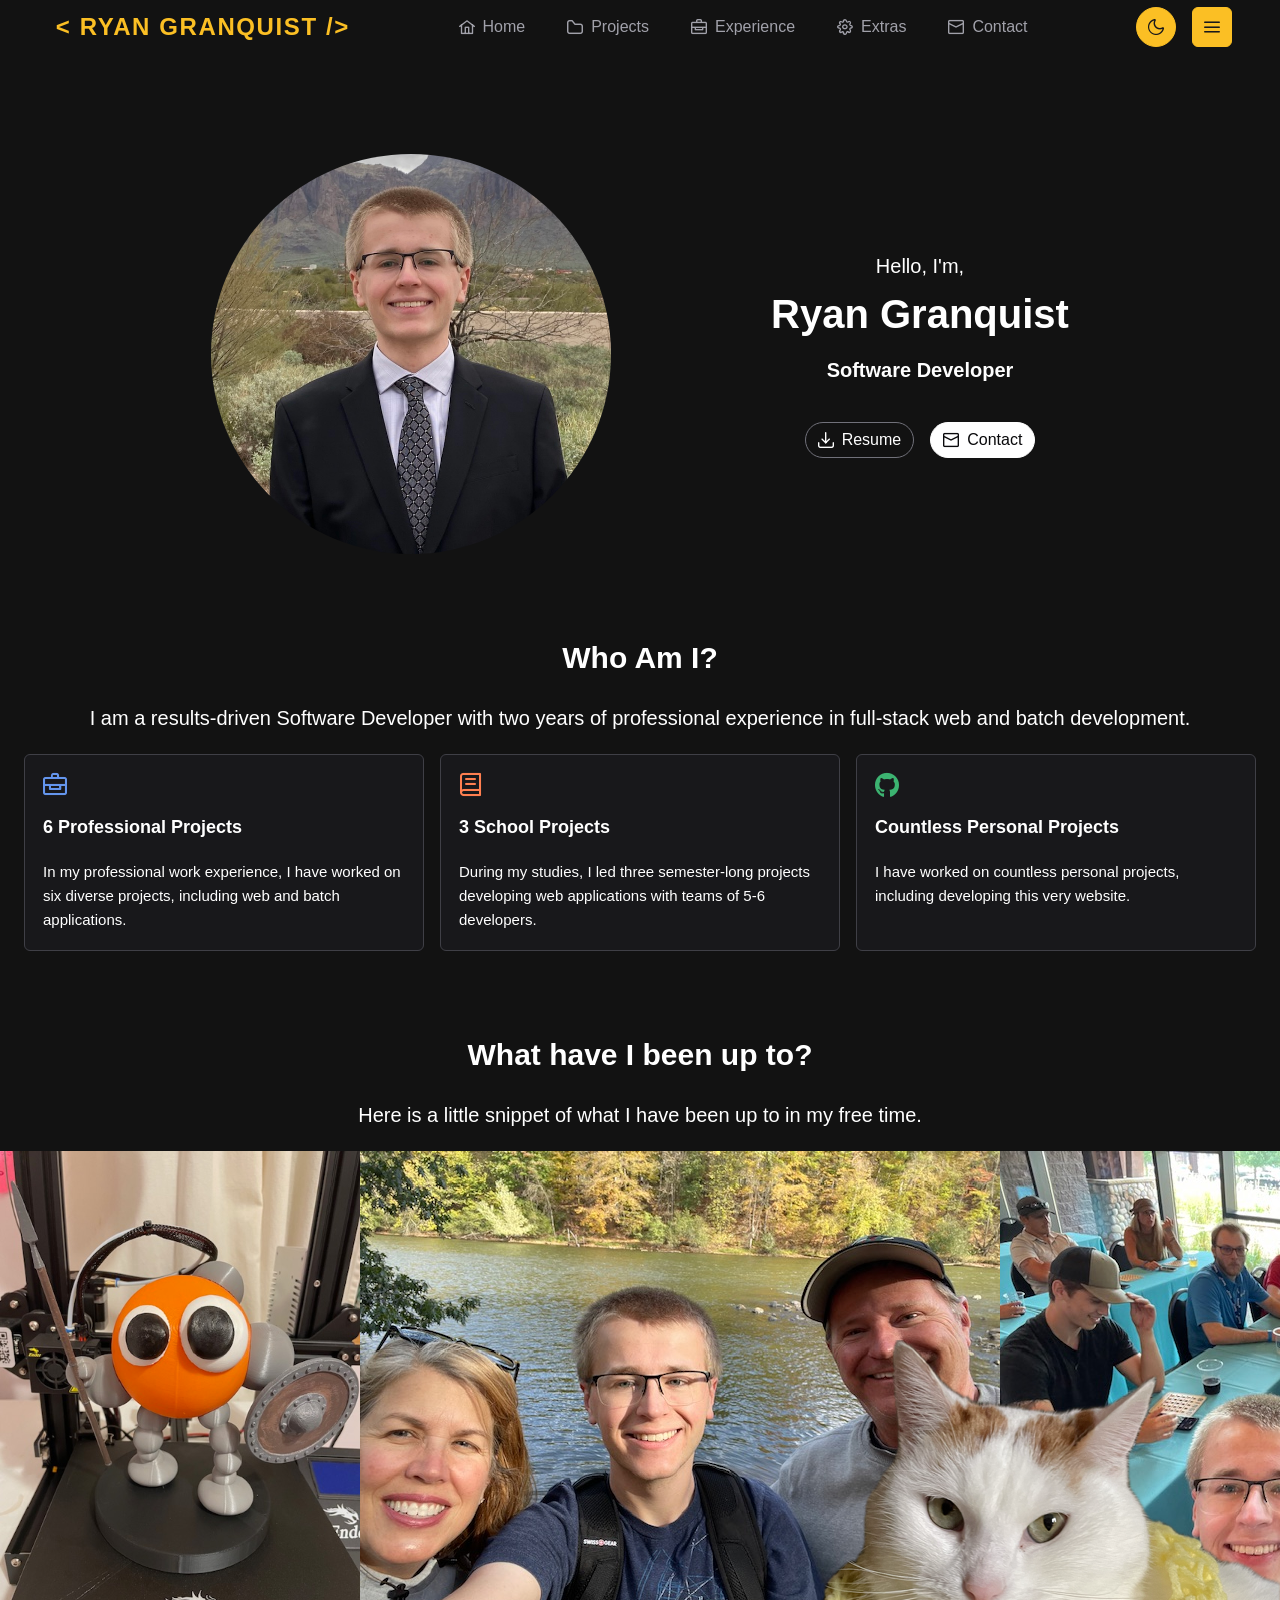
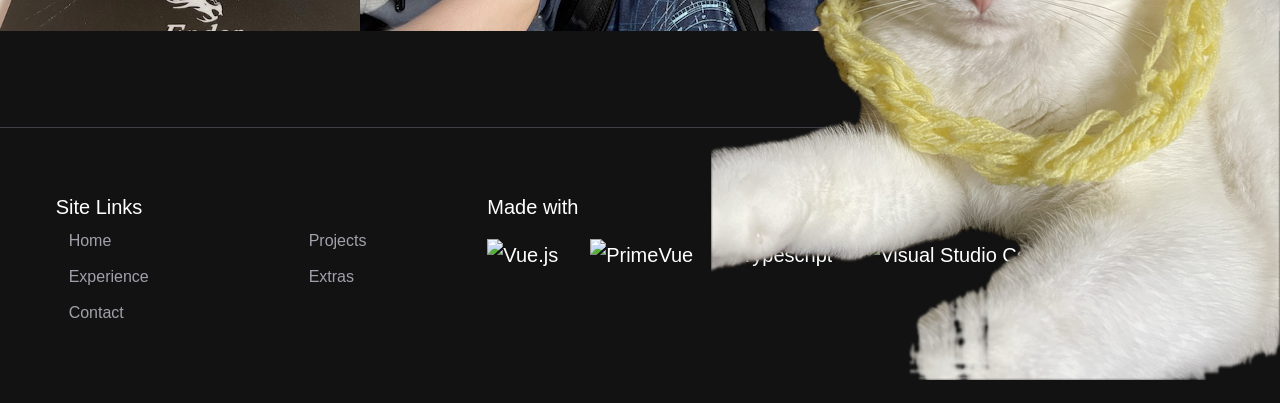
==== commit 2160d698: "small screen menu fixes" ====
--- a/index.html
+++ b/index.html
@@ -5,8 +5,8 @@
     <link rel="icon" href="/favicon.ico" />
     <meta name="viewport" content="width=device-width, initial-scale=1.0" />
     <title>Ryan's Portfolio</title>
-    <script type="module" crossorigin src="/assets/index-B13JEjhs.js"></script>
-    <link rel="stylesheet" crossorigin href="/assets/index-BYPZohgu.css">
+    <script type="module" crossorigin src="/assets/index-jdBfDi4v.js"></script>
+    <link rel="stylesheet" crossorigin href="/assets/index-CPjNg59R.css">
   </head>
   <body>
     <div id="app"></div>
--- a/assets/index-CPjNg59R.css
+++ b/assets/index-CPjNg59R.css
@@ -0,0 +1 @@
+body{line-height:1.6;font-family:Inter,-apple-system,BlinkMacSystemFont,Segoe UI,Roboto,Oxygen,Ubuntu,Cantarell,Fira Sans,Droid Sans,Helvetica Neue,sans-serif;font-size:15px;text-rendering:optimizeLegibility;-webkit-font-smoothing:antialiased;-moz-osx-font-smoothing:grayscale}#app{font-weight:400}body{margin:0}.router-link-unstyled{text-decoration:none;color:inherit}.logo-text[data-v-b12667f9]{font-size:1.5rem;font-weight:700;color:var(--p-primary-color);margin-left:.5rem;margin-top:.5rem;margin-bottom:.5rem;text-align:center;text-transform:uppercase;letter-spacing:.1rem;font-family:Poppins,sans-serif;cursor:pointer;transition:color .3s}.blinking-cursor[data-v-b12667f9]{width:2px;height:30px;background-color:gray;display:inline-block;position:relative;margin-right:6px;animation:blink-b12667f9 1s infinite}.unstyled-link[data-v-b12667f9]{text-decoration:none;color:inherit}@keyframes blink-b12667f9{0%,49%{opacity:1}50%,to{opacity:0}}.spacer[data-v-8e1e2d23]{height:4rem}.image[data-v-cea51dd3]{position:fixed;right:0;transition:bottom .3s ease-in-out}.links[data-v-ad1d11b5]{text-wrap:nowrap;display:grid;grid-template-columns:auto auto;column-gap:5rem}.p-button[data-v-ad1d11b5]{justify-content:flex-start}#app[data-v-8a03c3d9]{display:flex;flex-direction:column;min-height:100vh}.content[data-v-8a03c3d9]{flex:1}.image[data-v-fcac4065]{border-radius:50%;height:25rem;width:25rem;object-fit:cover}.welcome-box[data-v-fcac4065]{margin-top:10vh}h3[data-v-adcee004]{color:var(--p-surface-300)}.card-border[data-v-adcee004]{border:solid 1px var(--p-button-outlined-secondary-border-color)}.scroller[data-v-b02c1d9b]{overflow:hidden;position:relative;width:100%}.scroller-inner[data-v-b02c1d9b]{display:flex;overflow:show;width:fit-content}@keyframes scroll-b02c1d9b{0%{transform:translate(0)}to{transform:translate(-50%)}}@keyframes scroll{0%{transform:translate(0)}to{transform:translate(-50%)}}.not-found[data-v-f435e35e]{height:57vh}.descriptions[data-v-5091c45c]{max-width:50rem}img[data-v-5091c45c]{border:solid 1px #3f3f46;border-radius:10px}.center-card[data-v-3d8a21be]{transform:translateY(-45%)}.realign-center[data-v-3d8a21be]{margin-top:9rem}.p-timeline-event-opposite{flex:none!important}@font-face{font-family:primeicons;font-display:block;src:url(/assets/primeicons-DMOk5skT.eot);src:url(/assets/primeicons-DMOk5skT.eot?#iefix) format("embedded-opentype"),url(/assets/primeicons-C6QP2o4f.woff2) format("woff2"),url(/assets/primeicons-WjwUDZjB.woff) format("woff"),url(/assets/primeicons-MpK4pl85.ttf) format("truetype"),url(/assets/primeicons-Dr5RGzOO.svg?#primeicons) format("svg");font-weight:400;font-style:normal}.pi{font-family:primeicons;speak:none;font-style:normal;font-weight:400;font-variant:normal;text-transform:none;line-height:1;display:inline-block;-webkit-font-smoothing:antialiased;-moz-osx-font-smoothing:grayscale}.pi:before{--webkit-backface-visibility:hidden;backface-visibility:hidden}.pi-fw{width:1.28571429em;text-align:center}.pi-spin{-webkit-animation:fa-spin 2s infinite linear;animation:fa-spin 2s infinite linear}@media (prefers-reduced-motion: reduce){.pi-spin{-webkit-animation-delay:-1ms;animation-delay:-1ms;-webkit-animation-duration:1ms;animation-duration:1ms;-webkit-animation-iteration-count:1;animation-iteration-count:1;-webkit-transition-delay:0s;transition-delay:0s;-webkit-transition-duration:0s;transition-duration:0s}}@-webkit-keyframes fa-spin{0%{-webkit-transform:rotate(0deg);transform:rotate(0)}to{-webkit-transform:rotate(359deg);transform:rotate(359deg)}}@keyframes fa-spin{0%{-webkit-transform:rotate(0deg);transform:rotate(0)}to{-webkit-transform:rotate(359deg);transform:rotate(359deg)}}.pi-folder-plus:before{content:""}.pi-receipt:before{content:""}.pi-asterisk:before{content:""}.pi-face-smile:before{content:""}.pi-pinterest:before{content:""}.pi-expand:before{content:""}.pi-pen-to-square:before{content:""}.pi-wave-pulse:before{content:""}.pi-turkish-lira:before{content:""}.pi-spinner-dotted:before{content:""}.pi-crown:before{content:""}.pi-pause-circle:before{content:""}.pi-warehouse:before{content:""}.pi-objects-column:before{content:""}.pi-clipboard:before{content:""}.pi-play-circle:before{content:""}.pi-venus:before{content:""}.pi-cart-minus:before{content:""}.pi-file-plus:before{content:""}.pi-microchip:before{content:""}.pi-twitch:before{content:""}.pi-building-columns:before{content:""}.pi-file-check:before{content:""}.pi-microchip-ai:before{content:""}.pi-trophy:before{content:""}.pi-barcode:before{content:""}.pi-file-arrow-up:before{content:""}.pi-mars:before{content:""}.pi-tiktok:before{content:""}.pi-arrow-up-right-and-arrow-down-left-from-center:before{content:""}.pi-ethereum:before{content:""}.pi-list-check:before{content:""}.pi-thumbtack:before{content:""}.pi-arrow-down-left-and-arrow-up-right-to-center:before{content:""}.pi-equals:before{content:""}.pi-lightbulb:before{content:""}.pi-star-half:before{content:""}.pi-address-book:before{content:""}.pi-chart-scatter:before{content:""}.pi-indian-rupee:before{content:""}.pi-star-half-fill:before{content:""}.pi-cart-arrow-down:before{content:""}.pi-calendar-clock:before{content:""}.pi-sort-up-fill:before{content:""}.pi-sparkles:before{content:""}.pi-bullseye:before{content:""}.pi-sort-down-fill:before{content:""}.pi-graduation-cap:before{content:""}.pi-hammer:before{content:""}.pi-bell-slash:before{content:""}.pi-gauge:before{content:""}.pi-shop:before{content:""}.pi-headphones:before{content:""}.pi-eraser:before{content:""}.pi-stopwatch:before{content:""}.pi-verified:before{content:""}.pi-delete-left:before{content:""}.pi-hourglass:before{content:""}.pi-truck:before{content:""}.pi-wrench:before{content:""}.pi-microphone:before{content:""}.pi-megaphone:before{content:""}.pi-arrow-right-arrow-left:before{content:""}.pi-bitcoin:before{content:""}.pi-file-edit:before{content:""}.pi-language:before{content:""}.pi-file-export:before{content:""}.pi-file-import:before{content:""}.pi-file-word:before{content:""}.pi-gift:before{content:""}.pi-cart-plus:before{content:""}.pi-thumbs-down-fill:before{content:""}.pi-thumbs-up-fill:before{content:""}.pi-arrows-alt:before{content:""}.pi-calculator:before{content:""}.pi-sort-alt-slash:before{content:""}.pi-arrows-h:before{content:""}.pi-arrows-v:before{content:""}.pi-pound:before{content:""}.pi-prime:before{content:""}.pi-chart-pie:before{content:""}.pi-reddit:before{content:""}.pi-code:before{content:""}.pi-sync:before{content:""}.pi-shopping-bag:before{content:""}.pi-server:before{content:""}.pi-database:before{content:""}.pi-hashtag:before{content:""}.pi-bookmark-fill:before{content:""}.pi-filter-fill:before{content:""}.pi-heart-fill:before{content:""}.pi-flag-fill:before{content:""}.pi-circle:before{content:""}.pi-circle-fill:before{content:""}.pi-bolt:before{content:""}.pi-history:before{content:""}.pi-box:before{content:""}.pi-at:before{content:""}.pi-arrow-up-right:before{content:""}.pi-arrow-up-left:before{content:""}.pi-arrow-down-left:before{content:""}.pi-arrow-down-right:before{content:""}.pi-telegram:before{content:""}.pi-stop-circle:before{content:""}.pi-stop:before{content:""}.pi-whatsapp:before{content:""}.pi-building:before{content:""}.pi-qrcode:before{content:""}.pi-car:before{content:""}.pi-instagram:before{content:""}.pi-linkedin:before{content:""}.pi-send:before{content:""}.pi-slack:before{content:""}.pi-sun:before{content:""}.pi-moon:before{content:""}.pi-vimeo:before{content:""}.pi-youtube:before{content:""}.pi-flag:before{content:""}.pi-wallet:before{content:""}.pi-map:before{content:""}.pi-link:before{content:""}.pi-credit-card:before{content:""}.pi-discord:before{content:""}.pi-percentage:before{content:""}.pi-euro:before{content:""}.pi-book:before{content:""}.pi-shield:before{content:""}.pi-paypal:before{content:""}.pi-amazon:before{content:""}.pi-phone:before{content:""}.pi-filter-slash:before{content:""}.pi-facebook:before{content:""}.pi-github:before{content:""}.pi-twitter:before{content:""}.pi-step-backward-alt:before{content:""}.pi-step-forward-alt:before{content:""}.pi-forward:before{content:""}.pi-backward:before{content:""}.pi-fast-backward:before{content:""}.pi-fast-forward:before{content:""}.pi-pause:before{content:""}.pi-play:before{content:""}.pi-compass:before{content:""}.pi-id-card:before{content:""}.pi-ticket:before{content:""}.pi-file-o:before{content:""}.pi-reply:before{content:""}.pi-directions-alt:before{content:""}.pi-directions:before{content:""}.pi-thumbs-up:before{content:""}.pi-thumbs-down:before{content:""}.pi-sort-numeric-down-alt:before{content:""}.pi-sort-numeric-up-alt:before{content:""}.pi-sort-alpha-down-alt:before{content:""}.pi-sort-alpha-up-alt:before{content:""}.pi-sort-numeric-down:before{content:""}.pi-sort-numeric-up:before{content:""}.pi-sort-alpha-down:before{content:""}.pi-sort-alpha-up:before{content:""}.pi-sort-alt:before{content:""}.pi-sort-amount-up:before{content:""}.pi-sort-amount-down:before{content:""}.pi-sort-amount-down-alt:before{content:""}.pi-sort-amount-up-alt:before{content:""}.pi-palette:before{content:""}.pi-undo:before{content:""}.pi-desktop:before{content:""}.pi-sliders-v:before{content:""}.pi-sliders-h:before{content:""}.pi-search-plus:before{content:""}.pi-search-minus:before{content:""}.pi-file-excel:before{content:""}.pi-file-pdf:before{content:""}.pi-check-square:before{content:""}.pi-chart-line:before{content:""}.pi-user-edit:before{content:""}.pi-exclamation-circle:before{content:""}.pi-android:before{content:""}.pi-google:before{content:""}.pi-apple:before{content:""}.pi-microsoft:before{content:""}.pi-heart:before{content:""}.pi-mobile:before{content:""}.pi-tablet:before{content:""}.pi-key:before{content:""}.pi-shopping-cart:before{content:""}.pi-comments:before{content:""}.pi-comment:before{content:""}.pi-briefcase:before{content:""}.pi-bell:before{content:""}.pi-paperclip:before{content:""}.pi-share-alt:before{content:""}.pi-envelope:before{content:""}.pi-volume-down:before{content:""}.pi-volume-up:before{content:""}.pi-volume-off:before{content:""}.pi-eject:before{content:""}.pi-money-bill:before{content:""}.pi-images:before{content:""}.pi-image:before{content:""}.pi-sign-in:before{content:""}.pi-sign-out:before{content:""}.pi-wifi:before{content:""}.pi-sitemap:before{content:""}.pi-chart-bar:before{content:""}.pi-camera:before{content:""}.pi-dollar:before{content:""}.pi-lock-open:before{content:""}.pi-table:before{content:""}.pi-map-marker:before{content:""}.pi-list:before{content:""}.pi-eye-slash:before{content:""}.pi-eye:before{content:""}.pi-folder-open:before{content:""}.pi-folder:before{content:""}.pi-video:before{content:""}.pi-inbox:before{content:""}.pi-lock:before{content:""}.pi-unlock:before{content:""}.pi-tags:before{content:""}.pi-tag:before{content:""}.pi-power-off:before{content:""}.pi-save:before{content:""}.pi-question-circle:before{content:""}.pi-question:before{content:""}.pi-copy:before{content:""}.pi-file:before{content:""}.pi-clone:before{content:""}.pi-calendar-times:before{content:""}.pi-calendar-minus:before{content:""}.pi-calendar-plus:before{content:""}.pi-ellipsis-v:before{content:""}.pi-ellipsis-h:before{content:""}.pi-bookmark:before{content:""}.pi-globe:before{content:""}.pi-replay:before{content:""}.pi-filter:before{content:""}.pi-print:before{content:""}.pi-align-right:before{content:""}.pi-align-left:before{content:""}.pi-align-center:before{content:""}.pi-align-justify:before{content:""}.pi-cog:before{content:""}.pi-cloud-download:before{content:""}.pi-cloud-upload:before{content:""}.pi-cloud:before{content:""}.pi-pencil:before{content:""}.pi-users:before{content:""}.pi-clock:before{content:""}.pi-user-minus:before{content:""}.pi-user-plus:before{content:""}.pi-trash:before{content:""}.pi-external-link:before{content:""}.pi-window-maximize:before{content:""}.pi-window-minimize:before{content:""}.pi-refresh:before{content:""}.pi-user:before{content:""}.pi-exclamation-triangle:before{content:""}.pi-calendar:before{content:""}.pi-chevron-circle-left:before{content:""}.pi-chevron-circle-down:before{content:""}.pi-chevron-circle-right:before{content:""}.pi-chevron-circle-up:before{content:""}.pi-angle-double-down:before{content:""}.pi-angle-double-left:before{content:""}.pi-angle-double-right:before{content:""}.pi-angle-double-up:before{content:""}.pi-angle-down:before{content:""}.pi-angle-left:before{content:""}.pi-angle-right:before{content:""}.pi-angle-up:before{content:""}.pi-upload:before{content:""}.pi-download:before{content:""}.pi-ban:before{content:""}.pi-star-fill:before{content:""}.pi-star:before{content:""}.pi-chevron-left:before{content:""}.pi-chevron-right:before{content:""}.pi-chevron-down:before{content:""}.pi-chevron-up:before{content:""}.pi-caret-left:before{content:""}.pi-caret-right:before{content:""}.pi-caret-down:before{content:""}.pi-caret-up:before{content:""}.pi-search:before{content:""}.pi-check:before{content:""}.pi-check-circle:before{content:""}.pi-times:before{content:""}.pi-times-circle:before{content:""}.pi-plus:before{content:""}.pi-plus-circle:before{content:""}.pi-minus:before{content:""}.pi-minus-circle:before{content:""}.pi-circle-on:before{content:""}.pi-circle-off:before{content:""}.pi-sort-down:before{content:""}.pi-sort-up:before{content:""}.pi-sort:before{content:""}.pi-step-backward:before{content:""}.pi-step-forward:before{content:""}.pi-th-large:before{content:""}.pi-arrow-down:before{content:""}.pi-arrow-left:before{content:""}.pi-arrow-right:before{content:""}.pi-arrow-up:before{content:""}.pi-bars:before{content:""}.pi-arrow-circle-down:before{content:""}.pi-arrow-circle-left:before{content:""}.pi-arrow-circle-right:before{content:""}.pi-arrow-circle-up:before{content:""}.pi-info:before{content:""}.pi-info-circle:before{content:""}.pi-home:before{content:""}.pi-spinner:before{content:""}.grid{display:flex;flex-wrap:wrap;margin-right:-.5rem;margin-left:-.5rem;margin-top:-.5rem}.grid>.col,.grid>[class*=col]{box-sizing:border-box}.grid-nogutter{margin-right:0;margin-left:0;margin-top:0}.grid-nogutter>.col,.grid-nogutter>[class*=col-]{padding:0}.col{flex-grow:1;flex-basis:0;padding:.5rem}.col-fixed{flex:0 0 auto;padding:.5rem}.col-1{flex:0 0 auto;padding:.5rem;width:8.3333%}.col-2{flex:0 0 auto;padding:.5rem;width:16.6667%}.col-3{flex:0 0 auto;padding:.5rem;width:25%}.col-4{flex:0 0 auto;padding:.5rem;width:33.3333%}.col-5{flex:0 0 auto;padding:.5rem;width:41.6667%}.col-6{flex:0 0 auto;padding:.5rem;width:50%}.col-7{flex:0 0 auto;padding:.5rem;width:58.3333%}.col-8{flex:0 0 auto;padding:.5rem;width:66.6667%}.col-9{flex:0 0 auto;padding:.5rem;width:75%}.col-10{flex:0 0 auto;padding:.5rem;width:83.3333%}.col-11{flex:0 0 auto;padding:.5rem;width:91.6667%}.col-12{flex:0 0 auto;padding:.5rem;width:100%}@media screen and (min-width: 576px){.sm\:col{flex-grow:1;flex-basis:0;padding:.5rem}.sm\:col-fixed{flex:0 0 auto;padding:.5rem}.sm\:col-1{flex:0 0 auto;padding:.5rem;width:8.3333%}.sm\:col-2{flex:0 0 auto;padding:.5rem;width:16.6667%}.sm\:col-3{flex:0 0 auto;padding:.5rem;width:25%}.sm\:col-4{flex:0 0 auto;padding:.5rem;width:33.3333%}.sm\:col-5{flex:0 0 auto;padding:.5rem;width:41.6667%}.sm\:col-6{flex:0 0 auto;padding:.5rem;width:50%}.sm\:col-7{flex:0 0 auto;padding:.5rem;width:58.3333%}.sm\:col-8{flex:0 0 auto;padding:.5rem;width:66.6667%}.sm\:col-9{flex:0 0 auto;padding:.5rem;width:75%}.sm\:col-10{flex:0 0 auto;padding:.5rem;width:83.3333%}.sm\:col-11{flex:0 0 auto;padding:.5rem;width:91.6667%}.sm\:col-12{flex:0 0 auto;padding:.5rem;width:100%}}@media screen and (min-width: 768px){.md\:col{flex-grow:1;flex-basis:0;padding:.5rem}.md\:col-fixed{flex:0 0 auto;padding:.5rem}.md\:col-1{flex:0 0 auto;padding:.5rem;width:8.3333%}.md\:col-2{flex:0 0 auto;padding:.5rem;width:16.6667%}.md\:col-3{flex:0 0 auto;padding:.5rem;width:25%}.md\:col-4{flex:0 0 auto;padding:.5rem;width:33.3333%}.md\:col-5{flex:0 0 auto;padding:.5rem;width:41.6667%}.md\:col-6{flex:0 0 auto;padding:.5rem;width:50%}.md\:col-7{flex:0 0 auto;padding:.5rem;width:58.3333%}.md\:col-8{flex:0 0 auto;padding:.5rem;width:66.6667%}.md\:col-9{flex:0 0 auto;padding:.5rem;width:75%}.md\:col-10{flex:0 0 auto;padding:.5rem;width:83.3333%}.md\:col-11{flex:0 0 auto;padding:.5rem;width:91.6667%}.md\:col-12{flex:0 0 auto;padding:.5rem;width:100%}}@media screen and (min-width: 992px){.lg\:col{flex-grow:1;flex-basis:0;padding:.5rem}.lg\:col-fixed{flex:0 0 auto;padding:.5rem}.lg\:col-1{flex:0 0 auto;padding:.5rem;width:8.3333%}.lg\:col-2{flex:0 0 auto;padding:.5rem;width:16.6667%}.lg\:col-3{flex:0 0 auto;padding:.5rem;width:25%}.lg\:col-4{flex:0 0 auto;padding:.5rem;width:33.3333%}.lg\:col-5{flex:0 0 auto;padding:.5rem;width:41.6667%}.lg\:col-6{flex:0 0 auto;padding:.5rem;width:50%}.lg\:col-7{flex:0 0 auto;padding:.5rem;width:58.3333%}.lg\:col-8{flex:0 0 auto;padding:.5rem;width:66.6667%}.lg\:col-9{flex:0 0 auto;padding:.5rem;width:75%}.lg\:col-10{flex:0 0 auto;padding:.5rem;width:83.3333%}.lg\:col-11{flex:0 0 auto;padding:.5rem;width:91.6667%}.lg\:col-12{flex:0 0 auto;padding:.5rem;width:100%}}@media screen and (min-width: 1200px){.xl\:col{flex-grow:1;flex-basis:0;padding:.5rem}.xl\:col-fixed{flex:0 0 auto;padding:.5rem}.xl\:col-1{flex:0 0 auto;padding:.5rem;width:8.3333%}.xl\:col-2{flex:0 0 auto;padding:.5rem;width:16.6667%}.xl\:col-3{flex:0 0 auto;padding:.5rem;width:25%}.xl\:col-4{flex:0 0 auto;padding:.5rem;width:33.3333%}.xl\:col-5{flex:0 0 auto;padding:.5rem;width:41.6667%}.xl\:col-6{flex:0 0 auto;padding:.5rem;width:50%}.xl\:col-7{flex:0 0 auto;padding:.5rem;width:58.3333%}.xl\:col-8{flex:0 0 auto;padding:.5rem;width:66.6667%}.xl\:col-9{flex:0 0 auto;padding:.5rem;width:75%}.xl\:col-10{flex:0 0 auto;padding:.5rem;width:83.3333%}.xl\:col-11{flex:0 0 auto;padding:.5rem;width:91.6667%}.xl\:col-12{flex:0 0 auto;padding:.5rem;width:100%}}.col-offset-0{margin-left:0!important}.col-offset-1{margin-left:8.3333%!important}.col-offset-2{margin-left:16.6667%!important}.col-offset-3{margin-left:25%!important}.col-offset-4{margin-left:33.3333%!important}.col-offset-5{margin-left:41.6667%!important}.col-offset-6{margin-left:50%!important}.col-offset-7{margin-left:58.3333%!important}.col-offset-8{margin-left:66.6667%!important}.col-offset-9{margin-left:75%!important}.col-offset-10{margin-left:83.3333%!important}.col-offset-11{margin-left:91.6667%!important}.col-offset-12{margin-left:100%!important}@media screen and (min-width: 576px){.sm\:col-offset-0{margin-left:0!important}.sm\:col-offset-1{margin-left:8.3333%!important}.sm\:col-offset-2{margin-left:16.6667%!important}.sm\:col-offset-3{margin-left:25%!important}.sm\:col-offset-4{margin-left:33.3333%!important}.sm\:col-offset-5{margin-left:41.6667%!important}.sm\:col-offset-6{margin-left:50%!important}.sm\:col-offset-7{margin-left:58.3333%!important}.sm\:col-offset-8{margin-left:66.6667%!important}.sm\:col-offset-9{margin-left:75%!important}.sm\:col-offset-10{margin-left:83.3333%!important}.sm\:col-offset-11{margin-left:91.6667%!important}.sm\:col-offset-12{margin-left:100%!important}}@media screen and (min-width: 768px){.md\:col-offset-0{margin-left:0!important}.md\:col-offset-1{margin-left:8.3333%!important}.md\:col-offset-2{margin-left:16.6667%!important}.md\:col-offset-3{margin-left:25%!important}.md\:col-offset-4{margin-left:33.3333%!important}.md\:col-offset-5{margin-left:41.6667%!important}.md\:col-offset-6{margin-left:50%!important}.md\:col-offset-7{margin-left:58.3333%!important}.md\:col-offset-8{margin-left:66.6667%!important}.md\:col-offset-9{margin-left:75%!important}.md\:col-offset-10{margin-left:83.3333%!important}.md\:col-offset-11{margin-left:91.6667%!important}.md\:col-offset-12{margin-left:100%!important}}@media screen and (min-width: 992px){.lg\:col-offset-0{margin-left:0!important}.lg\:col-offset-1{margin-left:8.3333%!important}.lg\:col-offset-2{margin-left:16.6667%!important}.lg\:col-offset-3{margin-left:25%!important}.lg\:col-offset-4{margin-left:33.3333%!important}.lg\:col-offset-5{margin-left:41.6667%!important}.lg\:col-offset-6{margin-left:50%!important}.lg\:col-offset-7{margin-left:58.3333%!important}.lg\:col-offset-8{margin-left:66.6667%!important}.lg\:col-offset-9{margin-left:75%!important}.lg\:col-offset-10{margin-left:83.3333%!important}.lg\:col-offset-11{margin-left:91.6667%!important}.lg\:col-offset-12{margin-left:100%!important}}@media screen and (min-width: 1200px){.xl\:col-offset-0{margin-left:0!important}.xl\:col-offset-1{margin-left:8.3333%!important}.xl\:col-offset-2{margin-left:16.6667%!important}.xl\:col-offset-3{margin-left:25%!important}.xl\:col-offset-4{margin-left:33.3333%!important}.xl\:col-offset-5{margin-left:41.6667%!important}.xl\:col-offset-6{margin-left:50%!important}.xl\:col-offset-7{margin-left:58.3333%!important}.xl\:col-offset-8{margin-left:66.6667%!important}.xl\:col-offset-9{margin-left:75%!important}.xl\:col-offset-10{margin-left:83.3333%!important}.xl\:col-offset-11{margin-left:91.6667%!important}.xl\:col-offset-12{margin-left:100%!important}}.text-0{color:var(--surface-0)!important}.text-50{color:var(--surface-50)!important}.text-100{color:var(--surface-100)!important}.text-200{color:var(--surface-200)!important}.text-300{color:var(--surface-300)!important}.text-400{color:var(--surface-400)!important}.text-500{color:var(--surface-500)!important}.text-600{color:var(--surface-600)!important}.text-700{color:var(--surface-700)!important}.text-800{color:var(--surface-800)!important}.text-900{color:var(--surface-900)!important}.focus\:text-0:focus{color:var(--surface-0)!important}.hover\:text-0:hover,.active\:text-0:active{color:var(--surface-0)!important}.focus\:text-50:focus{color:var(--surface-50)!important}.hover\:text-50:hover,.active\:text-50:active{color:var(--surface-50)!important}.focus\:text-100:focus{color:var(--surface-100)!important}.hover\:text-100:hover,.active\:text-100:active{color:var(--surface-100)!important}.focus\:text-200:focus{color:var(--surface-200)!important}.hover\:text-200:hover,.active\:text-200:active{color:var(--surface-200)!important}.focus\:text-300:focus{color:var(--surface-300)!important}.hover\:text-300:hover,.active\:text-300:active{color:var(--surface-300)!important}.focus\:text-400:focus{color:var(--surface-400)!important}.hover\:text-400:hover,.active\:text-400:active{color:var(--surface-400)!important}.focus\:text-500:focus{color:var(--surface-500)!important}.hover\:text-500:hover,.active\:text-500:active{color:var(--surface-500)!important}.focus\:text-600:focus{color:var(--surface-600)!important}.hover\:text-600:hover,.active\:text-600:active{color:var(--surface-600)!important}.focus\:text-700:focus{color:var(--surface-700)!important}.hover\:text-700:hover,.active\:text-700:active{color:var(--surface-700)!important}.focus\:text-800:focus{color:var(--surface-800)!important}.hover\:text-800:hover,.active\:text-800:active{color:var(--surface-800)!important}.focus\:text-900:focus{color:var(--surface-900)!important}.hover\:text-900:hover,.active\:text-900:active{color:var(--surface-900)!important}.surface-0{background-color:var(--surface-0)!important}.surface-50{background-color:var(--surface-50)!important}.surface-100{background-color:var(--surface-100)!important}.surface-200{background-color:var(--surface-200)!important}.surface-300{background-color:var(--surface-300)!important}.surface-400{background-color:var(--surface-400)!important}.surface-500{background-color:var(--surface-500)!important}.surface-600{background-color:var(--surface-600)!important}.surface-700{background-color:var(--surface-700)!important}.surface-800{background-color:var(--surface-800)!important}.surface-900{background-color:var(--surface-900)!important}.focus\:surface-0:focus{background-color:var(--surface-0)!important}.hover\:surface-0:hover,.active\:surface-0:active{background-color:var(--surface-0)!important}.focus\:surface-50:focus{background-color:var(--surface-50)!important}.hover\:surface-50:hover,.active\:surface-50:active{background-color:var(--surface-50)!important}.focus\:surface-100:focus{background-color:var(--surface-100)!important}.hover\:surface-100:hover,.active\:surface-100:active{background-color:var(--surface-100)!important}.focus\:surface-200:focus{background-color:var(--surface-200)!important}.hover\:surface-200:hover,.active\:surface-200:active{background-color:var(--surface-200)!important}.focus\:surface-300:focus{background-color:var(--surface-300)!important}.hover\:surface-300:hover,.active\:surface-300:active{background-color:var(--surface-300)!important}.focus\:surface-400:focus{background-color:var(--surface-400)!important}.hover\:surface-400:hover,.active\:surface-400:active{background-color:var(--surface-400)!important}.focus\:surface-500:focus{background-color:var(--surface-500)!important}.hover\:surface-500:hover,.active\:surface-500:active{background-color:var(--surface-500)!important}.focus\:surface-600:focus{background-color:var(--surface-600)!important}.hover\:surface-600:hover,.active\:surface-600:active{background-color:var(--surface-600)!important}.focus\:surface-700:focus{background-color:var(--surface-700)!important}.hover\:surface-700:hover,.active\:surface-700:active{background-color:var(--surface-700)!important}.focus\:surface-800:focus{background-color:var(--surface-800)!important}.hover\:surface-800:hover,.active\:surface-800:active{background-color:var(--surface-800)!important}.focus\:surface-900:focus{background-color:var(--surface-900)!important}.hover\:surface-900:hover,.active\:surface-900:active{background-color:var(--surface-900)!important}.border-0{border-color:var(--surface-0)!important}.border-50{border-color:var(--surface-50)!important}.border-100{border-color:var(--surface-100)!important}.border-200{border-color:var(--surface-200)!important}.border-300{border-color:var(--surface-300)!important}.border-400{border-color:var(--surface-400)!important}.border-500{border-color:var(--surface-500)!important}.border-600{border-color:var(--surface-600)!important}.border-700{border-color:var(--surface-700)!important}.border-800{border-color:var(--surface-800)!important}.border-900{border-color:var(--surface-900)!important}.focus\:border-0:focus{border-color:var(--surface-0)!important}.hover\:border-0:hover,.active\:border-0:active{border-color:var(--surface-0)!important}.focus\:border-50:focus{border-color:var(--surface-50)!important}.hover\:border-50:hover,.active\:border-50:active{border-color:var(--surface-50)!important}.focus\:border-100:focus{border-color:var(--surface-100)!important}.hover\:border-100:hover,.active\:border-100:active{border-color:var(--surface-100)!important}.focus\:border-200:focus{border-color:var(--surface-200)!important}.hover\:border-200:hover,.active\:border-200:active{border-color:var(--surface-200)!important}.focus\:border-300:focus{border-color:var(--surface-300)!important}.hover\:border-300:hover,.active\:border-300:active{border-color:var(--surface-300)!important}.focus\:border-400:focus{border-color:var(--surface-400)!important}.hover\:border-400:hover,.active\:border-400:active{border-color:var(--surface-400)!important}.focus\:border-500:focus{border-color:var(--surface-500)!important}.hover\:border-500:hover,.active\:border-500:active{border-color:var(--surface-500)!important}.focus\:border-600:focus{border-color:var(--surface-600)!important}.hover\:border-600:hover,.active\:border-600:active{border-color:var(--surface-600)!important}.focus\:border-700:focus{border-color:var(--surface-700)!important}.hover\:border-700:hover,.active\:border-700:active{border-color:var(--surface-700)!important}.focus\:border-800:focus{border-color:var(--surface-800)!important}.hover\:border-800:hover,.active\:border-800:active{border-color:var(--surface-800)!important}.focus\:border-900:focus{border-color:var(--surface-900)!important}.hover\:border-900:hover,.active\:border-900:active{border-color:var(--surface-900)!important}.bg-transparent{background-color:transparent!important}@media screen and (min-width: 576px){.sm\:bg-transparent{background-color:transparent!important}}@media screen and (min-width: 768px){.md\:bg-transparent{background-color:transparent!important}}@media screen and (min-width: 992px){.lg\:bg-transparent{background-color:transparent!important}}@media screen and (min-width: 1200px){.xl\:bg-transparent{background-color:transparent!important}}.border-transparent{border-color:transparent!important}@media screen and (min-width: 576px){.sm\:border-transparent{border-color:transparent!important}}@media screen and (min-width: 768px){.md\:border-transparent{border-color:transparent!important}}@media screen and (min-width: 992px){.lg\:border-transparent{border-color:transparent!important}}@media screen and (min-width: 1200px){.xl\:border-transparent{border-color:transparent!important}}.text-blue-50{color:var(--blue-50)!important}.text-blue-100{color:var(--blue-100)!important}.text-blue-200{color:var(--blue-200)!important}.text-blue-300{color:var(--blue-300)!important}.text-blue-400{color:var(--blue-400)!important}.text-blue-500{color:var(--blue-500)!important}.text-blue-600{color:var(--blue-600)!important}.text-blue-700{color:var(--blue-700)!important}.text-blue-800{color:var(--blue-800)!important}.text-blue-900{color:var(--blue-900)!important}.focus\:text-blue-50:focus{color:var(--blue-50)!important}.focus\:text-blue-100:focus{color:var(--blue-100)!important}.focus\:text-blue-200:focus{color:var(--blue-200)!important}.focus\:text-blue-300:focus{color:var(--blue-300)!important}.focus\:text-blue-400:focus{color:var(--blue-400)!important}.focus\:text-blue-500:focus{color:var(--blue-500)!important}.focus\:text-blue-600:focus{color:var(--blue-600)!important}.focus\:text-blue-700:focus{color:var(--blue-700)!important}.focus\:text-blue-800:focus{color:var(--blue-800)!important}.focus\:text-blue-900:focus{color:var(--blue-900)!important}.hover\:text-blue-50:hover{color:var(--blue-50)!important}.hover\:text-blue-100:hover{color:var(--blue-100)!important}.hover\:text-blue-200:hover{color:var(--blue-200)!important}.hover\:text-blue-300:hover{color:var(--blue-300)!important}.hover\:text-blue-400:hover{color:var(--blue-400)!important}.hover\:text-blue-500:hover{color:var(--blue-500)!important}.hover\:text-blue-600:hover{color:var(--blue-600)!important}.hover\:text-blue-700:hover{color:var(--blue-700)!important}.hover\:text-blue-800:hover{color:var(--blue-800)!important}.hover\:text-blue-900:hover{color:var(--blue-900)!important}.active\:text-blue-50:active{color:var(--blue-50)!important}.active\:text-blue-100:active{color:var(--blue-100)!important}.active\:text-blue-200:active{color:var(--blue-200)!important}.active\:text-blue-300:active{color:var(--blue-300)!important}.active\:text-blue-400:active{color:var(--blue-400)!important}.active\:text-blue-500:active{color:var(--blue-500)!important}.active\:text-blue-600:active{color:var(--blue-600)!important}.active\:text-blue-700:active{color:var(--blue-700)!important}.active\:text-blue-800:active{color:var(--blue-800)!important}.active\:text-blue-900:active{color:var(--blue-900)!important}.text-green-50{color:var(--green-50)!important}.text-green-100{color:var(--green-100)!important}.text-green-200{color:var(--green-200)!important}.text-green-300{color:var(--green-300)!important}.text-green-400{color:var(--green-400)!important}.text-green-500{color:var(--green-500)!important}.text-green-600{color:var(--green-600)!important}.text-green-700{color:var(--green-700)!important}.text-green-800{color:var(--green-800)!important}.text-green-900{color:var(--green-900)!important}.focus\:text-green-50:focus{color:var(--green-50)!important}.focus\:text-green-100:focus{color:var(--green-100)!important}.focus\:text-green-200:focus{color:var(--green-200)!important}.focus\:text-green-300:focus{color:var(--green-300)!important}.focus\:text-green-400:focus{color:var(--green-400)!important}.focus\:text-green-500:focus{color:var(--green-500)!important}.focus\:text-green-600:focus{color:var(--green-600)!important}.focus\:text-green-700:focus{color:var(--green-700)!important}.focus\:text-green-800:focus{color:var(--green-800)!important}.focus\:text-green-900:focus{color:var(--green-900)!important}.hover\:text-green-50:hover{color:var(--green-50)!important}.hover\:text-green-100:hover{color:var(--green-100)!important}.hover\:text-green-200:hover{color:var(--green-200)!important}.hover\:text-green-300:hover{color:var(--green-300)!important}.hover\:text-green-400:hover{color:var(--green-400)!important}.hover\:text-green-500:hover{color:var(--green-500)!important}.hover\:text-green-600:hover{color:var(--green-600)!important}.hover\:text-green-700:hover{color:var(--green-700)!important}.hover\:text-green-800:hover{color:var(--green-800)!important}.hover\:text-green-900:hover{color:var(--green-900)!important}.active\:text-green-50:active{color:var(--green-50)!important}.active\:text-green-100:active{color:var(--green-100)!important}.active\:text-green-200:active{color:var(--green-200)!important}.active\:text-green-300:active{color:var(--green-300)!important}.active\:text-green-400:active{color:var(--green-400)!important}.active\:text-green-500:active{color:var(--green-500)!important}.active\:text-green-600:active{color:var(--green-600)!important}.active\:text-green-700:active{color:var(--green-700)!important}.active\:text-green-800:active{color:var(--green-800)!important}.active\:text-green-900:active{color:var(--green-900)!important}.text-yellow-50{color:var(--yellow-50)!important}.text-yellow-100{color:var(--yellow-100)!important}.text-yellow-200{color:var(--yellow-200)!important}.text-yellow-300{color:var(--yellow-300)!important}.text-yellow-400{color:var(--yellow-400)!important}.text-yellow-500{color:var(--yellow-500)!important}.text-yellow-600{color:var(--yellow-600)!important}.text-yellow-700{color:var(--yellow-700)!important}.text-yellow-800{color:var(--yellow-800)!important}.text-yellow-900{color:var(--yellow-900)!important}.focus\:text-yellow-50:focus{color:var(--yellow-50)!important}.focus\:text-yellow-100:focus{color:var(--yellow-100)!important}.focus\:text-yellow-200:focus{color:var(--yellow-200)!important}.focus\:text-yellow-300:focus{color:var(--yellow-300)!important}.focus\:text-yellow-400:focus{color:var(--yellow-400)!important}.focus\:text-yellow-500:focus{color:var(--yellow-500)!important}.focus\:text-yellow-600:focus{color:var(--yellow-600)!important}.focus\:text-yellow-700:focus{color:var(--yellow-700)!important}.focus\:text-yellow-800:focus{color:var(--yellow-800)!important}.focus\:text-yellow-900:focus{color:var(--yellow-900)!important}.hover\:text-yellow-50:hover{color:var(--yellow-50)!important}.hover\:text-yellow-100:hover{color:var(--yellow-100)!important}.hover\:text-yellow-200:hover{color:var(--yellow-200)!important}.hover\:text-yellow-300:hover{color:var(--yellow-300)!important}.hover\:text-yellow-400:hover{color:var(--yellow-400)!important}.hover\:text-yellow-500:hover{color:var(--yellow-500)!important}.hover\:text-yellow-600:hover{color:var(--yellow-600)!important}.hover\:text-yellow-700:hover{color:var(--yellow-700)!important}.hover\:text-yellow-800:hover{color:var(--yellow-800)!important}.hover\:text-yellow-900:hover{color:var(--yellow-900)!important}.active\:text-yellow-50:active{color:var(--yellow-50)!important}.active\:text-yellow-100:active{color:var(--yellow-100)!important}.active\:text-yellow-200:active{color:var(--yellow-200)!important}.active\:text-yellow-300:active{color:var(--yellow-300)!important}.active\:text-yellow-400:active{color:var(--yellow-400)!important}.active\:text-yellow-500:active{color:var(--yellow-500)!important}.active\:text-yellow-600:active{color:var(--yellow-600)!important}.active\:text-yellow-700:active{color:var(--yellow-700)!important}.active\:text-yellow-800:active{color:var(--yellow-800)!important}.active\:text-yellow-900:active{color:var(--yellow-900)!important}.text-cyan-50{color:var(--cyan-50)!important}.text-cyan-100{color:var(--cyan-100)!important}.text-cyan-200{color:var(--cyan-200)!important}.text-cyan-300{color:var(--cyan-300)!important}.text-cyan-400{color:var(--cyan-400)!important}.text-cyan-500{color:var(--cyan-500)!important}.text-cyan-600{color:var(--cyan-600)!important}.text-cyan-700{color:var(--cyan-700)!important}.text-cyan-800{color:var(--cyan-800)!important}.text-cyan-900{color:var(--cyan-900)!important}.focus\:text-cyan-50:focus{color:var(--cyan-50)!important}.focus\:text-cyan-100:focus{color:var(--cyan-100)!important}.focus\:text-cyan-200:focus{color:var(--cyan-200)!important}.focus\:text-cyan-300:focus{color:var(--cyan-300)!important}.focus\:text-cyan-400:focus{color:var(--cyan-400)!important}.focus\:text-cyan-500:focus{color:var(--cyan-500)!important}.focus\:text-cyan-600:focus{color:var(--cyan-600)!important}.focus\:text-cyan-700:focus{color:var(--cyan-700)!important}.focus\:text-cyan-800:focus{color:var(--cyan-800)!important}.focus\:text-cyan-900:focus{color:var(--cyan-900)!important}.hover\:text-cyan-50:hover{color:var(--cyan-50)!important}.hover\:text-cyan-100:hover{color:var(--cyan-100)!important}.hover\:text-cyan-200:hover{color:var(--cyan-200)!important}.hover\:text-cyan-300:hover{color:var(--cyan-300)!important}.hover\:text-cyan-400:hover{color:var(--cyan-400)!important}.hover\:text-cyan-500:hover{color:var(--cyan-500)!important}.hover\:text-cyan-600:hover{color:var(--cyan-600)!important}.hover\:text-cyan-700:hover{color:var(--cyan-700)!important}.hover\:text-cyan-800:hover{color:var(--cyan-800)!important}.hover\:text-cyan-900:hover{color:var(--cyan-900)!important}.active\:text-cyan-50:active{color:var(--cyan-50)!important}.active\:text-cyan-100:active{color:var(--cyan-100)!important}.active\:text-cyan-200:active{color:var(--cyan-200)!important}.active\:text-cyan-300:active{color:var(--cyan-300)!important}.active\:text-cyan-400:active{color:var(--cyan-400)!important}.active\:text-cyan-500:active{color:var(--cyan-500)!important}.active\:text-cyan-600:active{color:var(--cyan-600)!important}.active\:text-cyan-700:active{color:var(--cyan-700)!important}.active\:text-cyan-800:active{color:var(--cyan-800)!important}.active\:text-cyan-900:active{color:var(--cyan-900)!important}.text-pink-50{color:var(--pink-50)!important}.text-pink-100{color:var(--pink-100)!important}.text-pink-200{color:var(--pink-200)!important}.text-pink-300{color:var(--pink-300)!important}.text-pink-400{color:var(--pink-400)!important}.text-pink-500{color:var(--pink-500)!important}.text-pink-600{color:var(--pink-600)!important}.text-pink-700{color:var(--pink-700)!important}.text-pink-800{color:var(--pink-800)!important}.text-pink-900{color:var(--pink-900)!important}.focus\:text-pink-50:focus{color:var(--pink-50)!important}.focus\:text-pink-100:focus{color:var(--pink-100)!important}.focus\:text-pink-200:focus{color:var(--pink-200)!important}.focus\:text-pink-300:focus{color:var(--pink-300)!important}.focus\:text-pink-400:focus{color:var(--pink-400)!important}.focus\:text-pink-500:focus{color:var(--pink-500)!important}.focus\:text-pink-600:focus{color:var(--pink-600)!important}.focus\:text-pink-700:focus{color:var(--pink-700)!important}.focus\:text-pink-800:focus{color:var(--pink-800)!important}.focus\:text-pink-900:focus{color:var(--pink-900)!important}.hover\:text-pink-50:hover{color:var(--pink-50)!important}.hover\:text-pink-100:hover{color:var(--pink-100)!important}.hover\:text-pink-200:hover{color:var(--pink-200)!important}.hover\:text-pink-300:hover{color:var(--pink-300)!important}.hover\:text-pink-400:hover{color:var(--pink-400)!important}.hover\:text-pink-500:hover{color:var(--pink-500)!important}.hover\:text-pink-600:hover{color:var(--pink-600)!important}.hover\:text-pink-700:hover{color:var(--pink-700)!important}.hover\:text-pink-800:hover{color:var(--pink-800)!important}.hover\:text-pink-900:hover{color:var(--pink-900)!important}.active\:text-pink-50:active{color:var(--pink-50)!important}.active\:text-pink-100:active{color:var(--pink-100)!important}.active\:text-pink-200:active{color:var(--pink-200)!important}.active\:text-pink-300:active{color:var(--pink-300)!important}.active\:text-pink-400:active{color:var(--pink-400)!important}.active\:text-pink-500:active{color:var(--pink-500)!important}.active\:text-pink-600:active{color:var(--pink-600)!important}.active\:text-pink-700:active{color:var(--pink-700)!important}.active\:text-pink-800:active{color:var(--pink-800)!important}.active\:text-pink-900:active{color:var(--pink-900)!important}.text-indigo-50{color:var(--indigo-50)!important}.text-indigo-100{color:var(--indigo-100)!important}.text-indigo-200{color:var(--indigo-200)!important}.text-indigo-300{color:var(--indigo-300)!important}.text-indigo-400{color:var(--indigo-400)!important}.text-indigo-500{color:var(--indigo-500)!important}.text-indigo-600{color:var(--indigo-600)!important}.text-indigo-700{color:var(--indigo-700)!important}.text-indigo-800{color:var(--indigo-800)!important}.text-indigo-900{color:var(--indigo-900)!important}.focus\:text-indigo-50:focus{color:var(--indigo-50)!important}.focus\:text-indigo-100:focus{color:var(--indigo-100)!important}.focus\:text-indigo-200:focus{color:var(--indigo-200)!important}.focus\:text-indigo-300:focus{color:var(--indigo-300)!important}.focus\:text-indigo-400:focus{color:var(--indigo-400)!important}.focus\:text-indigo-500:focus{color:var(--indigo-500)!important}.focus\:text-indigo-600:focus{color:var(--indigo-600)!important}.focus\:text-indigo-700:focus{color:var(--indigo-700)!important}.focus\:text-indigo-800:focus{color:var(--indigo-800)!important}.focus\:text-indigo-900:focus{color:var(--indigo-900)!important}.hover\:text-indigo-50:hover{color:var(--indigo-50)!important}.hover\:text-indigo-100:hover{color:var(--indigo-100)!important}.hover\:text-indigo-200:hover{color:var(--indigo-200)!important}.hover\:text-indigo-300:hover{color:var(--indigo-300)!important}.hover\:text-indigo-400:hover{color:var(--indigo-400)!important}.hover\:text-indigo-500:hover{color:var(--indigo-500)!important}.hover\:text-indigo-600:hover{color:var(--indigo-600)!important}.hover\:text-indigo-700:hover{color:var(--indigo-700)!important}.hover\:text-indigo-800:hover{color:var(--indigo-800)!important}.hover\:text-indigo-900:hover{color:var(--indigo-900)!important}.active\:text-indigo-50:active{color:var(--indigo-50)!important}.active\:text-indigo-100:active{color:var(--indigo-100)!important}.active\:text-indigo-200:active{color:var(--indigo-200)!important}.active\:text-indigo-300:active{color:var(--indigo-300)!important}.active\:text-indigo-400:active{color:var(--indigo-400)!important}.active\:text-indigo-500:active{color:var(--indigo-500)!important}.active\:text-indigo-600:active{color:var(--indigo-600)!important}.active\:text-indigo-700:active{color:var(--indigo-700)!important}.active\:text-indigo-800:active{color:var(--indigo-800)!important}.active\:text-indigo-900:active{color:var(--indigo-900)!important}.text-teal-50{color:var(--teal-50)!important}.text-teal-100{color:var(--teal-100)!important}.text-teal-200{color:var(--teal-200)!important}.text-teal-300{color:var(--teal-300)!important}.text-teal-400{color:var(--teal-400)!important}.text-teal-500{color:var(--teal-500)!important}.text-teal-600{color:var(--teal-600)!important}.text-teal-700{color:var(--teal-700)!important}.text-teal-800{color:var(--teal-800)!important}.text-teal-900{color:var(--teal-900)!important}.focus\:text-teal-50:focus{color:var(--teal-50)!important}.focus\:text-teal-100:focus{color:var(--teal-100)!important}.focus\:text-teal-200:focus{color:var(--teal-200)!important}.focus\:text-teal-300:focus{color:var(--teal-300)!important}.focus\:text-teal-400:focus{color:var(--teal-400)!important}.focus\:text-teal-500:focus{color:var(--teal-500)!important}.focus\:text-teal-600:focus{color:var(--teal-600)!important}.focus\:text-teal-700:focus{color:var(--teal-700)!important}.focus\:text-teal-800:focus{color:var(--teal-800)!important}.focus\:text-teal-900:focus{color:var(--teal-900)!important}.hover\:text-teal-50:hover{color:var(--teal-50)!important}.hover\:text-teal-100:hover{color:var(--teal-100)!important}.hover\:text-teal-200:hover{color:var(--teal-200)!important}.hover\:text-teal-300:hover{color:var(--teal-300)!important}.hover\:text-teal-400:hover{color:var(--teal-400)!important}.hover\:text-teal-500:hover{color:var(--teal-500)!important}.hover\:text-teal-600:hover{color:var(--teal-600)!important}.hover\:text-teal-700:hover{color:var(--teal-700)!important}.hover\:text-teal-800:hover{color:var(--teal-800)!important}.hover\:text-teal-900:hover{color:var(--teal-900)!important}.active\:text-teal-50:active{color:var(--teal-50)!important}.active\:text-teal-100:active{color:var(--teal-100)!important}.active\:text-teal-200:active{color:var(--teal-200)!important}.active\:text-teal-300:active{color:var(--teal-300)!important}.active\:text-teal-400:active{color:var(--teal-400)!important}.active\:text-teal-500:active{color:var(--teal-500)!important}.active\:text-teal-600:active{color:var(--teal-600)!important}.active\:text-teal-700:active{color:var(--teal-700)!important}.active\:text-teal-800:active{color:var(--teal-800)!important}.active\:text-teal-900:active{color:var(--teal-900)!important}.text-orange-50{color:var(--orange-50)!important}.text-orange-100{color:var(--orange-100)!important}.text-orange-200{color:var(--orange-200)!important}.text-orange-300{color:var(--orange-300)!important}.text-orange-400{color:var(--orange-400)!important}.text-orange-500{color:var(--orange-500)!important}.text-orange-600{color:var(--orange-600)!important}.text-orange-700{color:var(--orange-700)!important}.text-orange-800{color:var(--orange-800)!important}.text-orange-900{color:var(--orange-900)!important}.focus\:text-orange-50:focus{color:var(--orange-50)!important}.focus\:text-orange-100:focus{color:var(--orange-100)!important}.focus\:text-orange-200:focus{color:var(--orange-200)!important}.focus\:text-orange-300:focus{color:var(--orange-300)!important}.focus\:text-orange-400:focus{color:var(--orange-400)!important}.focus\:text-orange-500:focus{color:var(--orange-500)!important}.focus\:text-orange-600:focus{color:var(--orange-600)!important}.focus\:text-orange-700:focus{color:var(--orange-700)!important}.focus\:text-orange-800:focus{color:var(--orange-800)!important}.focus\:text-orange-900:focus{color:var(--orange-900)!important}.hover\:text-orange-50:hover{color:var(--orange-50)!important}.hover\:text-orange-100:hover{color:var(--orange-100)!important}.hover\:text-orange-200:hover{color:var(--orange-200)!important}.hover\:text-orange-300:hover{color:var(--orange-300)!important}.hover\:text-orange-400:hover{color:var(--orange-400)!important}.hover\:text-orange-500:hover{color:var(--orange-500)!important}.hover\:text-orange-600:hover{color:var(--orange-600)!important}.hover\:text-orange-700:hover{color:var(--orange-700)!important}.hover\:text-orange-800:hover{color:var(--orange-800)!important}.hover\:text-orange-900:hover{color:var(--orange-900)!important}.active\:text-orange-50:active{color:var(--orange-50)!important}.active\:text-orange-100:active{color:var(--orange-100)!important}.active\:text-orange-200:active{color:var(--orange-200)!important}.active\:text-orange-300:active{color:var(--orange-300)!important}.active\:text-orange-400:active{color:var(--orange-400)!important}.active\:text-orange-500:active{color:var(--orange-500)!important}.active\:text-orange-600:active{color:var(--orange-600)!important}.active\:text-orange-700:active{color:var(--orange-700)!important}.active\:text-orange-800:active{color:var(--orange-800)!important}.active\:text-orange-900:active{color:var(--orange-900)!important}.text-bluegray-50{color:var(--bluegray-50)!important}.text-bluegray-100{color:var(--bluegray-100)!important}.text-bluegray-200{color:var(--bluegray-200)!important}.text-bluegray-300{color:var(--bluegray-300)!important}.text-bluegray-400{color:var(--bluegray-400)!important}.text-bluegray-500{color:var(--bluegray-500)!important}.text-bluegray-600{color:var(--bluegray-600)!important}.text-bluegray-700{color:var(--bluegray-700)!important}.text-bluegray-800{color:var(--bluegray-800)!important}.text-bluegray-900{color:var(--bluegray-900)!important}.focus\:text-bluegray-50:focus{color:var(--bluegray-50)!important}.focus\:text-bluegray-100:focus{color:var(--bluegray-100)!important}.focus\:text-bluegray-200:focus{color:var(--bluegray-200)!important}.focus\:text-bluegray-300:focus{color:var(--bluegray-300)!important}.focus\:text-bluegray-400:focus{color:var(--bluegray-400)!important}.focus\:text-bluegray-500:focus{color:var(--bluegray-500)!important}.focus\:text-bluegray-600:focus{color:var(--bluegray-600)!important}.focus\:text-bluegray-700:focus{color:var(--bluegray-700)!important}.focus\:text-bluegray-800:focus{color:var(--bluegray-800)!important}.focus\:text-bluegray-900:focus{color:var(--bluegray-900)!important}.hover\:text-bluegray-50:hover{color:var(--bluegray-50)!important}.hover\:text-bluegray-100:hover{color:var(--bluegray-100)!important}.hover\:text-bluegray-200:hover{color:var(--bluegray-200)!important}.hover\:text-bluegray-300:hover{color:var(--bluegray-300)!important}.hover\:text-bluegray-400:hover{color:var(--bluegray-400)!important}.hover\:text-bluegray-500:hover{color:var(--bluegray-500)!important}.hover\:text-bluegray-600:hover{color:var(--bluegray-600)!important}.hover\:text-bluegray-700:hover{color:var(--bluegray-700)!important}.hover\:text-bluegray-800:hover{color:var(--bluegray-800)!important}.hover\:text-bluegray-900:hover{color:var(--bluegray-900)!important}.active\:text-bluegray-50:active{color:var(--bluegray-50)!important}.active\:text-bluegray-100:active{color:var(--bluegray-100)!important}.active\:text-bluegray-200:active{color:var(--bluegray-200)!important}.active\:text-bluegray-300:active{color:var(--bluegray-300)!important}.active\:text-bluegray-400:active{color:var(--bluegray-400)!important}.active\:text-bluegray-500:active{color:var(--bluegray-500)!important}.active\:text-bluegray-600:active{color:var(--bluegray-600)!important}.active\:text-bluegray-700:active{color:var(--bluegray-700)!important}.active\:text-bluegray-800:active{color:var(--bluegray-800)!important}.active\:text-bluegray-900:active{color:var(--bluegray-900)!important}.text-purple-50{color:var(--purple-50)!important}.text-purple-100{color:var(--purple-100)!important}.text-purple-200{color:var(--purple-200)!important}.text-purple-300{color:var(--purple-300)!important}.text-purple-400{color:var(--purple-400)!important}.text-purple-500{color:var(--purple-500)!important}.text-purple-600{color:var(--purple-600)!important}.text-purple-700{color:var(--purple-700)!important}.text-purple-800{color:var(--purple-800)!important}.text-purple-900{color:var(--purple-900)!important}.focus\:text-purple-50:focus{color:var(--purple-50)!important}.focus\:text-purple-100:focus{color:var(--purple-100)!important}.focus\:text-purple-200:focus{color:var(--purple-200)!important}.focus\:text-purple-300:focus{color:var(--purple-300)!important}.focus\:text-purple-400:focus{color:var(--purple-400)!important}.focus\:text-purple-500:focus{color:var(--purple-500)!important}.focus\:text-purple-600:focus{color:var(--purple-600)!important}.focus\:text-purple-700:focus{color:var(--purple-700)!important}.focus\:text-purple-800:focus{color:var(--purple-800)!important}.focus\:text-purple-900:focus{color:var(--purple-900)!important}.hover\:text-purple-50:hover{color:var(--purple-50)!important}.hover\:text-purple-100:hover{color:var(--purple-100)!important}.hover\:text-purple-200:hover{color:var(--purple-200)!important}.hover\:text-purple-300:hover{color:var(--purple-300)!important}.hover\:text-purple-400:hover{color:var(--purple-400)!important}.hover\:text-purple-500:hover{color:var(--purple-500)!important}.hover\:text-purple-600:hover{color:var(--purple-600)!important}.hover\:text-purple-700:hover{color:var(--purple-700)!important}.hover\:text-purple-800:hover{color:var(--purple-800)!important}.hover\:text-purple-900:hover{color:var(--purple-900)!important}.active\:text-purple-50:active{color:var(--purple-50)!important}.active\:text-purple-100:active{color:var(--purple-100)!important}.active\:text-purple-200:active{color:var(--purple-200)!important}.active\:text-purple-300:active{color:var(--purple-300)!important}.active\:text-purple-400:active{color:var(--purple-400)!important}.active\:text-purple-500:active{color:var(--purple-500)!important}.active\:text-purple-600:active{color:var(--purple-600)!important}.active\:text-purple-700:active{color:var(--purple-700)!important}.active\:text-purple-800:active{color:var(--purple-800)!important}.active\:text-purple-900:active{color:var(--purple-900)!important}.text-gray-50{color:var(--gray-50)!important}.text-gray-100{color:var(--gray-100)!important}.text-gray-200{color:var(--gray-200)!important}.text-gray-300{color:var(--gray-300)!important}.text-gray-400{color:var(--gray-400)!important}.text-gray-500{color:var(--gray-500)!important}.text-gray-600{color:var(--gray-600)!important}.text-gray-700{color:var(--gray-700)!important}.text-gray-800{color:var(--gray-800)!important}.text-gray-900{color:var(--gray-900)!important}.focus\:text-gray-50:focus{color:var(--gray-50)!important}.focus\:text-gray-100:focus{color:var(--gray-100)!important}.focus\:text-gray-200:focus{color:var(--gray-200)!important}.focus\:text-gray-300:focus{color:var(--gray-300)!important}.focus\:text-gray-400:focus{color:var(--gray-400)!important}.focus\:text-gray-500:focus{color:var(--gray-500)!important}.focus\:text-gray-600:focus{color:var(--gray-600)!important}.focus\:text-gray-700:focus{color:var(--gray-700)!important}.focus\:text-gray-800:focus{color:var(--gray-800)!important}.focus\:text-gray-900:focus{color:var(--gray-900)!important}.hover\:text-gray-50:hover{color:var(--gray-50)!important}.hover\:text-gray-100:hover{color:var(--gray-100)!important}.hover\:text-gray-200:hover{color:var(--gray-200)!important}.hover\:text-gray-300:hover{color:var(--gray-300)!important}.hover\:text-gray-400:hover{color:var(--gray-400)!important}.hover\:text-gray-500:hover{color:var(--gray-500)!important}.hover\:text-gray-600:hover{color:var(--gray-600)!important}.hover\:text-gray-700:hover{color:var(--gray-700)!important}.hover\:text-gray-800:hover{color:var(--gray-800)!important}.hover\:text-gray-900:hover{color:var(--gray-900)!important}.active\:text-gray-50:active{color:var(--gray-50)!important}.active\:text-gray-100:active{color:var(--gray-100)!important}.active\:text-gray-200:active{color:var(--gray-200)!important}.active\:text-gray-300:active{color:var(--gray-300)!important}.active\:text-gray-400:active{color:var(--gray-400)!important}.active\:text-gray-500:active{color:var(--gray-500)!important}.active\:text-gray-600:active{color:var(--gray-600)!important}.active\:text-gray-700:active{color:var(--gray-700)!important}.active\:text-gray-800:active{color:var(--gray-800)!important}.active\:text-gray-900:active{color:var(--gray-900)!important}.text-red-50{color:var(--red-50)!important}.text-red-100{color:var(--red-100)!important}.text-red-200{color:var(--red-200)!important}.text-red-300{color:var(--red-300)!important}.text-red-400{color:var(--red-400)!important}.text-red-500{color:var(--red-500)!important}.text-red-600{color:var(--red-600)!important}.text-red-700{color:var(--red-700)!important}.text-red-800{color:var(--red-800)!important}.text-red-900{color:var(--red-900)!important}.focus\:text-red-50:focus{color:var(--red-50)!important}.focus\:text-red-100:focus{color:var(--red-100)!important}.focus\:text-red-200:focus{color:var(--red-200)!important}.focus\:text-red-300:focus{color:var(--red-300)!important}.focus\:text-red-400:focus{color:var(--red-400)!important}.focus\:text-red-500:focus{color:var(--red-500)!important}.focus\:text-red-600:focus{color:var(--red-600)!important}.focus\:text-red-700:focus{color:var(--red-700)!important}.focus\:text-red-800:focus{color:var(--red-800)!important}.focus\:text-red-900:focus{color:var(--red-900)!important}.hover\:text-red-50:hover{color:var(--red-50)!important}.hover\:text-red-100:hover{color:var(--red-100)!important}.hover\:text-red-200:hover{color:var(--red-200)!important}.hover\:text-red-300:hover{color:var(--red-300)!important}.hover\:text-red-400:hover{color:var(--red-400)!important}.hover\:text-red-500:hover{color:var(--red-500)!important}.hover\:text-red-600:hover{color:var(--red-600)!important}.hover\:text-red-700:hover{color:var(--red-700)!important}.hover\:text-red-800:hover{color:var(--red-800)!important}.hover\:text-red-900:hover{color:var(--red-900)!important}.active\:text-red-50:active{color:var(--red-50)!important}.active\:text-red-100:active{color:var(--red-100)!important}.active\:text-red-200:active{color:var(--red-200)!important}.active\:text-red-300:active{color:var(--red-300)!important}.active\:text-red-400:active{color:var(--red-400)!important}.active\:text-red-500:active{color:var(--red-500)!important}.active\:text-red-600:active{color:var(--red-600)!important}.active\:text-red-700:active{color:var(--red-700)!important}.active\:text-red-800:active{color:var(--red-800)!important}.active\:text-red-900:active{color:var(--red-900)!important}.text-primary-50{color:var(--primary-50)!important}.text-primary-100{color:var(--primary-100)!important}.text-primary-200{color:var(--primary-200)!important}.text-primary-300{color:var(--primary-300)!important}.text-primary-400{color:var(--primary-400)!important}.text-primary-500{color:var(--primary-500)!important}.text-primary-600{color:var(--primary-600)!important}.text-primary-700{color:var(--primary-700)!important}.text-primary-800{color:var(--primary-800)!important}.text-primary-900{color:var(--primary-900)!important}.focus\:text-primary-50:focus{color:var(--primary-50)!important}.focus\:text-primary-100:focus{color:var(--primary-100)!important}.focus\:text-primary-200:focus{color:var(--primary-200)!important}.focus\:text-primary-300:focus{color:var(--primary-300)!important}.focus\:text-primary-400:focus{color:var(--primary-400)!important}.focus\:text-primary-500:focus{color:var(--primary-500)!important}.focus\:text-primary-600:focus{color:var(--primary-600)!important}.focus\:text-primary-700:focus{color:var(--primary-700)!important}.focus\:text-primary-800:focus{color:var(--primary-800)!important}.focus\:text-primary-900:focus{color:var(--primary-900)!important}.hover\:text-primary-50:hover{color:var(--primary-50)!important}.hover\:text-primary-100:hover{color:var(--primary-100)!important}.hover\:text-primary-200:hover{color:var(--primary-200)!important}.hover\:text-primary-300:hover{color:var(--primary-300)!important}.hover\:text-primary-400:hover{color:var(--primary-400)!important}.hover\:text-primary-500:hover{color:var(--primary-500)!important}.hover\:text-primary-600:hover{color:var(--primary-600)!important}.hover\:text-primary-700:hover{color:var(--primary-700)!important}.hover\:text-primary-800:hover{color:var(--primary-800)!important}.hover\:text-primary-900:hover{color:var(--primary-900)!important}.active\:text-primary-50:active{color:var(--primary-50)!important}.active\:text-primary-100:active{color:var(--primary-100)!important}.active\:text-primary-200:active{color:var(--primary-200)!important}.active\:text-primary-300:active{color:var(--primary-300)!important}.active\:text-primary-400:active{color:var(--primary-400)!important}.active\:text-primary-500:active{color:var(--primary-500)!important}.active\:text-primary-600:active{color:var(--primary-600)!important}.active\:text-primary-700:active{color:var(--primary-700)!important}.active\:text-primary-800:active{color:var(--primary-800)!important}.active\:text-primary-900:active{color:var(--primary-900)!important}.bg-blue-50{background-color:var(--blue-50)!important}.bg-blue-100{background-color:var(--blue-100)!important}.bg-blue-200{background-color:var(--blue-200)!important}.bg-blue-300{background-color:var(--blue-300)!important}.bg-blue-400{background-color:var(--blue-400)!important}.bg-blue-500{background-color:var(--blue-500)!important}.bg-blue-600{background-color:var(--blue-600)!important}.bg-blue-700{background-color:var(--blue-700)!important}.bg-blue-800{background-color:var(--blue-800)!important}.bg-blue-900{background-color:var(--blue-900)!important}.focus\:bg-blue-50:focus{background-color:var(--blue-50)!important}.focus\:bg-blue-100:focus{background-color:var(--blue-100)!important}.focus\:bg-blue-200:focus{background-color:var(--blue-200)!important}.focus\:bg-blue-300:focus{background-color:var(--blue-300)!important}.focus\:bg-blue-400:focus{background-color:var(--blue-400)!important}.focus\:bg-blue-500:focus{background-color:var(--blue-500)!important}.focus\:bg-blue-600:focus{background-color:var(--blue-600)!important}.focus\:bg-blue-700:focus{background-color:var(--blue-700)!important}.focus\:bg-blue-800:focus{background-color:var(--blue-800)!important}.focus\:bg-blue-900:focus{background-color:var(--blue-900)!important}.hover\:bg-blue-50:hover{background-color:var(--blue-50)!important}.hover\:bg-blue-100:hover{background-color:var(--blue-100)!important}.hover\:bg-blue-200:hover{background-color:var(--blue-200)!important}.hover\:bg-blue-300:hover{background-color:var(--blue-300)!important}.hover\:bg-blue-400:hover{background-color:var(--blue-400)!important}.hover\:bg-blue-500:hover{background-color:var(--blue-500)!important}.hover\:bg-blue-600:hover{background-color:var(--blue-600)!important}.hover\:bg-blue-700:hover{background-color:var(--blue-700)!important}.hover\:bg-blue-800:hover{background-color:var(--blue-800)!important}.hover\:bg-blue-900:hover{background-color:var(--blue-900)!important}.active\:bg-blue-50:active{background-color:var(--blue-50)!important}.active\:bg-blue-100:active{background-color:var(--blue-100)!important}.active\:bg-blue-200:active{background-color:var(--blue-200)!important}.active\:bg-blue-300:active{background-color:var(--blue-300)!important}.active\:bg-blue-400:active{background-color:var(--blue-400)!important}.active\:bg-blue-500:active{background-color:var(--blue-500)!important}.active\:bg-blue-600:active{background-color:var(--blue-600)!important}.active\:bg-blue-700:active{background-color:var(--blue-700)!important}.active\:bg-blue-800:active{background-color:var(--blue-800)!important}.active\:bg-blue-900:active{background-color:var(--blue-900)!important}.bg-green-50{background-color:var(--green-50)!important}.bg-green-100{background-color:var(--green-100)!important}.bg-green-200{background-color:var(--green-200)!important}.bg-green-300{background-color:var(--green-300)!important}.bg-green-400{background-color:var(--green-400)!important}.bg-green-500{background-color:var(--green-500)!important}.bg-green-600{background-color:var(--green-600)!important}.bg-green-700{background-color:var(--green-700)!important}.bg-green-800{background-color:var(--green-800)!important}.bg-green-900{background-color:var(--green-900)!important}.focus\:bg-green-50:focus{background-color:var(--green-50)!important}.focus\:bg-green-100:focus{background-color:var(--green-100)!important}.focus\:bg-green-200:focus{background-color:var(--green-200)!important}.focus\:bg-green-300:focus{background-color:var(--green-300)!important}.focus\:bg-green-400:focus{background-color:var(--green-400)!important}.focus\:bg-green-500:focus{background-color:var(--green-500)!important}.focus\:bg-green-600:focus{background-color:var(--green-600)!important}.focus\:bg-green-700:focus{background-color:var(--green-700)!important}.focus\:bg-green-800:focus{background-color:var(--green-800)!important}.focus\:bg-green-900:focus{background-color:var(--green-900)!important}.hover\:bg-green-50:hover{background-color:var(--green-50)!important}.hover\:bg-green-100:hover{background-color:var(--green-100)!important}.hover\:bg-green-200:hover{background-color:var(--green-200)!important}.hover\:bg-green-300:hover{background-color:var(--green-300)!important}.hover\:bg-green-400:hover{background-color:var(--green-400)!important}.hover\:bg-green-500:hover{background-color:var(--green-500)!important}.hover\:bg-green-600:hover{background-color:var(--green-600)!important}.hover\:bg-green-700:hover{background-color:var(--green-700)!important}.hover\:bg-green-800:hover{background-color:var(--green-800)!important}.hover\:bg-green-900:hover{background-color:var(--green-900)!important}.active\:bg-green-50:active{background-color:var(--green-50)!important}.active\:bg-green-100:active{background-color:var(--green-100)!important}.active\:bg-green-200:active{background-color:var(--green-200)!important}.active\:bg-green-300:active{background-color:var(--green-300)!important}.active\:bg-green-400:active{background-color:var(--green-400)!important}.active\:bg-green-500:active{background-color:var(--green-500)!important}.active\:bg-green-600:active{background-color:var(--green-600)!important}.active\:bg-green-700:active{background-color:var(--green-700)!important}.active\:bg-green-800:active{background-color:var(--green-800)!important}.active\:bg-green-900:active{background-color:var(--green-900)!important}.bg-yellow-50{background-color:var(--yellow-50)!important}.bg-yellow-100{background-color:var(--yellow-100)!important}.bg-yellow-200{background-color:var(--yellow-200)!important}.bg-yellow-300{background-color:var(--yellow-300)!important}.bg-yellow-400{background-color:var(--yellow-400)!important}.bg-yellow-500{background-color:var(--yellow-500)!important}.bg-yellow-600{background-color:var(--yellow-600)!important}.bg-yellow-700{background-color:var(--yellow-700)!important}.bg-yellow-800{background-color:var(--yellow-800)!important}.bg-yellow-900{background-color:var(--yellow-900)!important}.focus\:bg-yellow-50:focus{background-color:var(--yellow-50)!important}.focus\:bg-yellow-100:focus{background-color:var(--yellow-100)!important}.focus\:bg-yellow-200:focus{background-color:var(--yellow-200)!important}.focus\:bg-yellow-300:focus{background-color:var(--yellow-300)!important}.focus\:bg-yellow-400:focus{background-color:var(--yellow-400)!important}.focus\:bg-yellow-500:focus{background-color:var(--yellow-500)!important}.focus\:bg-yellow-600:focus{background-color:var(--yellow-600)!important}.focus\:bg-yellow-700:focus{background-color:var(--yellow-700)!important}.focus\:bg-yellow-800:focus{background-color:var(--yellow-800)!important}.focus\:bg-yellow-900:focus{background-color:var(--yellow-900)!important}.hover\:bg-yellow-50:hover{background-color:var(--yellow-50)!important}.hover\:bg-yellow-100:hover{background-color:var(--yellow-100)!important}.hover\:bg-yellow-200:hover{background-color:var(--yellow-200)!important}.hover\:bg-yellow-300:hover{background-color:var(--yellow-300)!important}.hover\:bg-yellow-400:hover{background-color:var(--yellow-400)!important}.hover\:bg-yellow-500:hover{background-color:var(--yellow-500)!important}.hover\:bg-yellow-600:hover{background-color:var(--yellow-600)!important}.hover\:bg-yellow-700:hover{background-color:var(--yellow-700)!important}.hover\:bg-yellow-800:hover{background-color:var(--yellow-800)!important}.hover\:bg-yellow-900:hover{background-color:var(--yellow-900)!important}.active\:bg-yellow-50:active{background-color:var(--yellow-50)!important}.active\:bg-yellow-100:active{background-color:var(--yellow-100)!important}.active\:bg-yellow-200:active{background-color:var(--yellow-200)!important}.active\:bg-yellow-300:active{background-color:var(--yellow-300)!important}.active\:bg-yellow-400:active{background-color:var(--yellow-400)!important}.active\:bg-yellow-500:active{background-color:var(--yellow-500)!important}.active\:bg-yellow-600:active{background-color:var(--yellow-600)!important}.active\:bg-yellow-700:active{background-color:var(--yellow-700)!important}.active\:bg-yellow-800:active{background-color:var(--yellow-800)!important}.active\:bg-yellow-900:active{background-color:var(--yellow-900)!important}.bg-cyan-50{background-color:var(--cyan-50)!important}.bg-cyan-100{background-color:var(--cyan-100)!important}.bg-cyan-200{background-color:var(--cyan-200)!important}.bg-cyan-300{background-color:var(--cyan-300)!important}.bg-cyan-400{background-color:var(--cyan-400)!important}.bg-cyan-500{background-color:var(--cyan-500)!important}.bg-cyan-600{background-color:var(--cyan-600)!important}.bg-cyan-700{background-color:var(--cyan-700)!important}.bg-cyan-800{background-color:var(--cyan-800)!important}.bg-cyan-900{background-color:var(--cyan-900)!important}.focus\:bg-cyan-50:focus{background-color:var(--cyan-50)!important}.focus\:bg-cyan-100:focus{background-color:var(--cyan-100)!important}.focus\:bg-cyan-200:focus{background-color:var(--cyan-200)!important}.focus\:bg-cyan-300:focus{background-color:var(--cyan-300)!important}.focus\:bg-cyan-400:focus{background-color:var(--cyan-400)!important}.focus\:bg-cyan-500:focus{background-color:var(--cyan-500)!important}.focus\:bg-cyan-600:focus{background-color:var(--cyan-600)!important}.focus\:bg-cyan-700:focus{background-color:var(--cyan-700)!important}.focus\:bg-cyan-800:focus{background-color:var(--cyan-800)!important}.focus\:bg-cyan-900:focus{background-color:var(--cyan-900)!important}.hover\:bg-cyan-50:hover{background-color:var(--cyan-50)!important}.hover\:bg-cyan-100:hover{background-color:var(--cyan-100)!important}.hover\:bg-cyan-200:hover{background-color:var(--cyan-200)!important}.hover\:bg-cyan-300:hover{background-color:var(--cyan-300)!important}.hover\:bg-cyan-400:hover{background-color:var(--cyan-400)!important}.hover\:bg-cyan-500:hover{background-color:var(--cyan-500)!important}.hover\:bg-cyan-600:hover{background-color:var(--cyan-600)!important}.hover\:bg-cyan-700:hover{background-color:var(--cyan-700)!important}.hover\:bg-cyan-800:hover{background-color:var(--cyan-800)!important}.hover\:bg-cyan-900:hover{background-color:var(--cyan-900)!important}.active\:bg-cyan-50:active{background-color:var(--cyan-50)!important}.active\:bg-cyan-100:active{background-color:var(--cyan-100)!important}.active\:bg-cyan-200:active{background-color:var(--cyan-200)!important}.active\:bg-cyan-300:active{background-color:var(--cyan-300)!important}.active\:bg-cyan-400:active{background-color:var(--cyan-400)!important}.active\:bg-cyan-500:active{background-color:var(--cyan-500)!important}.active\:bg-cyan-600:active{background-color:var(--cyan-600)!important}.active\:bg-cyan-700:active{background-color:var(--cyan-700)!important}.active\:bg-cyan-800:active{background-color:var(--cyan-800)!important}.active\:bg-cyan-900:active{background-color:var(--cyan-900)!important}.bg-pink-50{background-color:var(--pink-50)!important}.bg-pink-100{background-color:var(--pink-100)!important}.bg-pink-200{background-color:var(--pink-200)!important}.bg-pink-300{background-color:var(--pink-300)!important}.bg-pink-400{background-color:var(--pink-400)!important}.bg-pink-500{background-color:var(--pink-500)!important}.bg-pink-600{background-color:var(--pink-600)!important}.bg-pink-700{background-color:var(--pink-700)!important}.bg-pink-800{background-color:var(--pink-800)!important}.bg-pink-900{background-color:var(--pink-900)!important}.focus\:bg-pink-50:focus{background-color:var(--pink-50)!important}.focus\:bg-pink-100:focus{background-color:var(--pink-100)!important}.focus\:bg-pink-200:focus{background-color:var(--pink-200)!important}.focus\:bg-pink-300:focus{background-color:var(--pink-300)!important}.focus\:bg-pink-400:focus{background-color:var(--pink-400)!important}.focus\:bg-pink-500:focus{background-color:var(--pink-500)!important}.focus\:bg-pink-600:focus{background-color:var(--pink-600)!important}.focus\:bg-pink-700:focus{background-color:var(--pink-700)!important}.focus\:bg-pink-800:focus{background-color:var(--pink-800)!important}.focus\:bg-pink-900:focus{background-color:var(--pink-900)!important}.hover\:bg-pink-50:hover{background-color:var(--pink-50)!important}.hover\:bg-pink-100:hover{background-color:var(--pink-100)!important}.hover\:bg-pink-200:hover{background-color:var(--pink-200)!important}.hover\:bg-pink-300:hover{background-color:var(--pink-300)!important}.hover\:bg-pink-400:hover{background-color:var(--pink-400)!important}.hover\:bg-pink-500:hover{background-color:var(--pink-500)!important}.hover\:bg-pink-600:hover{background-color:var(--pink-600)!important}.hover\:bg-pink-700:hover{background-color:var(--pink-700)!important}.hover\:bg-pink-800:hover{background-color:var(--pink-800)!important}.hover\:bg-pink-900:hover{background-color:var(--pink-900)!important}.active\:bg-pink-50:active{background-color:var(--pink-50)!important}.active\:bg-pink-100:active{background-color:var(--pink-100)!important}.active\:bg-pink-200:active{background-color:var(--pink-200)!important}.active\:bg-pink-300:active{background-color:var(--pink-300)!important}.active\:bg-pink-400:active{background-color:var(--pink-400)!important}.active\:bg-pink-500:active{background-color:var(--pink-500)!important}.active\:bg-pink-600:active{background-color:var(--pink-600)!important}.active\:bg-pink-700:active{background-color:var(--pink-700)!important}.active\:bg-pink-800:active{background-color:var(--pink-800)!important}.active\:bg-pink-900:active{background-color:var(--pink-900)!important}.bg-indigo-50{background-color:var(--indigo-50)!important}.bg-indigo-100{background-color:var(--indigo-100)!important}.bg-indigo-200{background-color:var(--indigo-200)!important}.bg-indigo-300{background-color:var(--indigo-300)!important}.bg-indigo-400{background-color:var(--indigo-400)!important}.bg-indigo-500{background-color:var(--indigo-500)!important}.bg-indigo-600{background-color:var(--indigo-600)!important}.bg-indigo-700{background-color:var(--indigo-700)!important}.bg-indigo-800{background-color:var(--indigo-800)!important}.bg-indigo-900{background-color:var(--indigo-900)!important}.focus\:bg-indigo-50:focus{background-color:var(--indigo-50)!important}.focus\:bg-indigo-100:focus{background-color:var(--indigo-100)!important}.focus\:bg-indigo-200:focus{background-color:var(--indigo-200)!important}.focus\:bg-indigo-300:focus{background-color:var(--indigo-300)!important}.focus\:bg-indigo-400:focus{background-color:var(--indigo-400)!important}.focus\:bg-indigo-500:focus{background-color:var(--indigo-500)!important}.focus\:bg-indigo-600:focus{background-color:var(--indigo-600)!important}.focus\:bg-indigo-700:focus{background-color:var(--indigo-700)!important}.focus\:bg-indigo-800:focus{background-color:var(--indigo-800)!important}.focus\:bg-indigo-900:focus{background-color:var(--indigo-900)!important}.hover\:bg-indigo-50:hover{background-color:var(--indigo-50)!important}.hover\:bg-indigo-100:hover{background-color:var(--indigo-100)!important}.hover\:bg-indigo-200:hover{background-color:var(--indigo-200)!important}.hover\:bg-indigo-300:hover{background-color:var(--indigo-300)!important}.hover\:bg-indigo-400:hover{background-color:var(--indigo-400)!important}.hover\:bg-indigo-500:hover{background-color:var(--indigo-500)!important}.hover\:bg-indigo-600:hover{background-color:var(--indigo-600)!important}.hover\:bg-indigo-700:hover{background-color:var(--indigo-700)!important}.hover\:bg-indigo-800:hover{background-color:var(--indigo-800)!important}.hover\:bg-indigo-900:hover{background-color:var(--indigo-900)!important}.active\:bg-indigo-50:active{background-color:var(--indigo-50)!important}.active\:bg-indigo-100:active{background-color:var(--indigo-100)!important}.active\:bg-indigo-200:active{background-color:var(--indigo-200)!important}.active\:bg-indigo-300:active{background-color:var(--indigo-300)!important}.active\:bg-indigo-400:active{background-color:var(--indigo-400)!important}.active\:bg-indigo-500:active{background-color:var(--indigo-500)!important}.active\:bg-indigo-600:active{background-color:var(--indigo-600)!important}.active\:bg-indigo-700:active{background-color:var(--indigo-700)!important}.active\:bg-indigo-800:active{background-color:var(--indigo-800)!important}.active\:bg-indigo-900:active{background-color:var(--indigo-900)!important}.bg-teal-50{background-color:var(--teal-50)!important}.bg-teal-100{background-color:var(--teal-100)!important}.bg-teal-200{background-color:var(--teal-200)!important}.bg-teal-300{background-color:var(--teal-300)!important}.bg-teal-400{background-color:var(--teal-400)!important}.bg-teal-500{background-color:var(--teal-500)!important}.bg-teal-600{background-color:var(--teal-600)!important}.bg-teal-700{background-color:var(--teal-700)!important}.bg-teal-800{background-color:var(--teal-800)!important}.bg-teal-900{background-color:var(--teal-900)!important}.focus\:bg-teal-50:focus{background-color:var(--teal-50)!important}.focus\:bg-teal-100:focus{background-color:var(--teal-100)!important}.focus\:bg-teal-200:focus{background-color:var(--teal-200)!important}.focus\:bg-teal-300:focus{background-color:var(--teal-300)!important}.focus\:bg-teal-400:focus{background-color:var(--teal-400)!important}.focus\:bg-teal-500:focus{background-color:var(--teal-500)!important}.focus\:bg-teal-600:focus{background-color:var(--teal-600)!important}.focus\:bg-teal-700:focus{background-color:var(--teal-700)!important}.focus\:bg-teal-800:focus{background-color:var(--teal-800)!important}.focus\:bg-teal-900:focus{background-color:var(--teal-900)!important}.hover\:bg-teal-50:hover{background-color:var(--teal-50)!important}.hover\:bg-teal-100:hover{background-color:var(--teal-100)!important}.hover\:bg-teal-200:hover{background-color:var(--teal-200)!important}.hover\:bg-teal-300:hover{background-color:var(--teal-300)!important}.hover\:bg-teal-400:hover{background-color:var(--teal-400)!important}.hover\:bg-teal-500:hover{background-color:var(--teal-500)!important}.hover\:bg-teal-600:hover{background-color:var(--teal-600)!important}.hover\:bg-teal-700:hover{background-color:var(--teal-700)!important}.hover\:bg-teal-800:hover{background-color:var(--teal-800)!important}.hover\:bg-teal-900:hover{background-color:var(--teal-900)!important}.active\:bg-teal-50:active{background-color:var(--teal-50)!important}.active\:bg-teal-100:active{background-color:var(--teal-100)!important}.active\:bg-teal-200:active{background-color:var(--teal-200)!important}.active\:bg-teal-300:active{background-color:var(--teal-300)!important}.active\:bg-teal-400:active{background-color:var(--teal-400)!important}.active\:bg-teal-500:active{background-color:var(--teal-500)!important}.active\:bg-teal-600:active{background-color:var(--teal-600)!important}.active\:bg-teal-700:active{background-color:var(--teal-700)!important}.active\:bg-teal-800:active{background-color:var(--teal-800)!important}.active\:bg-teal-900:active{background-color:var(--teal-900)!important}.bg-orange-50{background-color:var(--orange-50)!important}.bg-orange-100{background-color:var(--orange-100)!important}.bg-orange-200{background-color:var(--orange-200)!important}.bg-orange-300{background-color:var(--orange-300)!important}.bg-orange-400{background-color:var(--orange-400)!important}.bg-orange-500{background-color:var(--orange-500)!important}.bg-orange-600{background-color:var(--orange-600)!important}.bg-orange-700{background-color:var(--orange-700)!important}.bg-orange-800{background-color:var(--orange-800)!important}.bg-orange-900{background-color:var(--orange-900)!important}.focus\:bg-orange-50:focus{background-color:var(--orange-50)!important}.focus\:bg-orange-100:focus{background-color:var(--orange-100)!important}.focus\:bg-orange-200:focus{background-color:var(--orange-200)!important}.focus\:bg-orange-300:focus{background-color:var(--orange-300)!important}.focus\:bg-orange-400:focus{background-color:var(--orange-400)!important}.focus\:bg-orange-500:focus{background-color:var(--orange-500)!important}.focus\:bg-orange-600:focus{background-color:var(--orange-600)!important}.focus\:bg-orange-700:focus{background-color:var(--orange-700)!important}.focus\:bg-orange-800:focus{background-color:var(--orange-800)!important}.focus\:bg-orange-900:focus{background-color:var(--orange-900)!important}.hover\:bg-orange-50:hover{background-color:var(--orange-50)!important}.hover\:bg-orange-100:hover{background-color:var(--orange-100)!important}.hover\:bg-orange-200:hover{background-color:var(--orange-200)!important}.hover\:bg-orange-300:hover{background-color:var(--orange-300)!important}.hover\:bg-orange-400:hover{background-color:var(--orange-400)!important}.hover\:bg-orange-500:hover{background-color:var(--orange-500)!important}.hover\:bg-orange-600:hover{background-color:var(--orange-600)!important}.hover\:bg-orange-700:hover{background-color:var(--orange-700)!important}.hover\:bg-orange-800:hover{background-color:var(--orange-800)!important}.hover\:bg-orange-900:hover{background-color:var(--orange-900)!important}.active\:bg-orange-50:active{background-color:var(--orange-50)!important}.active\:bg-orange-100:active{background-color:var(--orange-100)!important}.active\:bg-orange-200:active{background-color:var(--orange-200)!important}.active\:bg-orange-300:active{background-color:var(--orange-300)!important}.active\:bg-orange-400:active{background-color:var(--orange-400)!important}.active\:bg-orange-500:active{background-color:var(--orange-500)!important}.active\:bg-orange-600:active{background-color:var(--orange-600)!important}.active\:bg-orange-700:active{background-color:var(--orange-700)!important}.active\:bg-orange-800:active{background-color:var(--orange-800)!important}.active\:bg-orange-900:active{background-color:var(--orange-900)!important}.bg-bluegray-50{background-color:var(--bluegray-50)!important}.bg-bluegray-100{background-color:var(--bluegray-100)!important}.bg-bluegray-200{background-color:var(--bluegray-200)!important}.bg-bluegray-300{background-color:var(--bluegray-300)!important}.bg-bluegray-400{background-color:var(--bluegray-400)!important}.bg-bluegray-500{background-color:var(--bluegray-500)!important}.bg-bluegray-600{background-color:var(--bluegray-600)!important}.bg-bluegray-700{background-color:var(--bluegray-700)!important}.bg-bluegray-800{background-color:var(--bluegray-800)!important}.bg-bluegray-900{background-color:var(--bluegray-900)!important}.focus\:bg-bluegray-50:focus{background-color:var(--bluegray-50)!important}.focus\:bg-bluegray-100:focus{background-color:var(--bluegray-100)!important}.focus\:bg-bluegray-200:focus{background-color:var(--bluegray-200)!important}.focus\:bg-bluegray-300:focus{background-color:var(--bluegray-300)!important}.focus\:bg-bluegray-400:focus{background-color:var(--bluegray-400)!important}.focus\:bg-bluegray-500:focus{background-color:var(--bluegray-500)!important}.focus\:bg-bluegray-600:focus{background-color:var(--bluegray-600)!important}.focus\:bg-bluegray-700:focus{background-color:var(--bluegray-700)!important}.focus\:bg-bluegray-800:focus{background-color:var(--bluegray-800)!important}.focus\:bg-bluegray-900:focus{background-color:var(--bluegray-900)!important}.hover\:bg-bluegray-50:hover{background-color:var(--bluegray-50)!important}.hover\:bg-bluegray-100:hover{background-color:var(--bluegray-100)!important}.hover\:bg-bluegray-200:hover{background-color:var(--bluegray-200)!important}.hover\:bg-bluegray-300:hover{background-color:var(--bluegray-300)!important}.hover\:bg-bluegray-400:hover{background-color:var(--bluegray-400)!important}.hover\:bg-bluegray-500:hover{background-color:var(--bluegray-500)!important}.hover\:bg-bluegray-600:hover{background-color:var(--bluegray-600)!important}.hover\:bg-bluegray-700:hover{background-color:var(--bluegray-700)!important}.hover\:bg-bluegray-800:hover{background-color:var(--bluegray-800)!important}.hover\:bg-bluegray-900:hover{background-color:var(--bluegray-900)!important}.active\:bg-bluegray-50:active{background-color:var(--bluegray-50)!important}.active\:bg-bluegray-100:active{background-color:var(--bluegray-100)!important}.active\:bg-bluegray-200:active{background-color:var(--bluegray-200)!important}.active\:bg-bluegray-300:active{background-color:var(--bluegray-300)!important}.active\:bg-bluegray-400:active{background-color:var(--bluegray-400)!important}.active\:bg-bluegray-500:active{background-color:var(--bluegray-500)!important}.active\:bg-bluegray-600:active{background-color:var(--bluegray-600)!important}.active\:bg-bluegray-700:active{background-color:var(--bluegray-700)!important}.active\:bg-bluegray-800:active{background-color:var(--bluegray-800)!important}.active\:bg-bluegray-900:active{background-color:var(--bluegray-900)!important}.bg-purple-50{background-color:var(--purple-50)!important}.bg-purple-100{background-color:var(--purple-100)!important}.bg-purple-200{background-color:var(--purple-200)!important}.bg-purple-300{background-color:var(--purple-300)!important}.bg-purple-400{background-color:var(--purple-400)!important}.bg-purple-500{background-color:var(--purple-500)!important}.bg-purple-600{background-color:var(--purple-600)!important}.bg-purple-700{background-color:var(--purple-700)!important}.bg-purple-800{background-color:var(--purple-800)!important}.bg-purple-900{background-color:var(--purple-900)!important}.focus\:bg-purple-50:focus{background-color:var(--purple-50)!important}.focus\:bg-purple-100:focus{background-color:var(--purple-100)!important}.focus\:bg-purple-200:focus{background-color:var(--purple-200)!important}.focus\:bg-purple-300:focus{background-color:var(--purple-300)!important}.focus\:bg-purple-400:focus{background-color:var(--purple-400)!important}.focus\:bg-purple-500:focus{background-color:var(--purple-500)!important}.focus\:bg-purple-600:focus{background-color:var(--purple-600)!important}.focus\:bg-purple-700:focus{background-color:var(--purple-700)!important}.focus\:bg-purple-800:focus{background-color:var(--purple-800)!important}.focus\:bg-purple-900:focus{background-color:var(--purple-900)!important}.hover\:bg-purple-50:hover{background-color:var(--purple-50)!important}.hover\:bg-purple-100:hover{background-color:var(--purple-100)!important}.hover\:bg-purple-200:hover{background-color:var(--purple-200)!important}.hover\:bg-purple-300:hover{background-color:var(--purple-300)!important}.hover\:bg-purple-400:hover{background-color:var(--purple-400)!important}.hover\:bg-purple-500:hover{background-color:var(--purple-500)!important}.hover\:bg-purple-600:hover{background-color:var(--purple-600)!important}.hover\:bg-purple-700:hover{background-color:var(--purple-700)!important}.hover\:bg-purple-800:hover{background-color:var(--purple-800)!important}.hover\:bg-purple-900:hover{background-color:var(--purple-900)!important}.active\:bg-purple-50:active{background-color:var(--purple-50)!important}.active\:bg-purple-100:active{background-color:var(--purple-100)!important}.active\:bg-purple-200:active{background-color:var(--purple-200)!important}.active\:bg-purple-300:active{background-color:var(--purple-300)!important}.active\:bg-purple-400:active{background-color:var(--purple-400)!important}.active\:bg-purple-500:active{background-color:var(--purple-500)!important}.active\:bg-purple-600:active{background-color:var(--purple-600)!important}.active\:bg-purple-700:active{background-color:var(--purple-700)!important}.active\:bg-purple-800:active{background-color:var(--purple-800)!important}.active\:bg-purple-900:active{background-color:var(--purple-900)!important}.bg-gray-50{background-color:var(--gray-50)!important}.bg-gray-100{background-color:var(--gray-100)!important}.bg-gray-200{background-color:var(--gray-200)!important}.bg-gray-300{background-color:var(--gray-300)!important}.bg-gray-400{background-color:var(--gray-400)!important}.bg-gray-500{background-color:var(--gray-500)!important}.bg-gray-600{background-color:var(--gray-600)!important}.bg-gray-700{background-color:var(--gray-700)!important}.bg-gray-800{background-color:var(--gray-800)!important}.bg-gray-900{background-color:var(--gray-900)!important}.focus\:bg-gray-50:focus{background-color:var(--gray-50)!important}.focus\:bg-gray-100:focus{background-color:var(--gray-100)!important}.focus\:bg-gray-200:focus{background-color:var(--gray-200)!important}.focus\:bg-gray-300:focus{background-color:var(--gray-300)!important}.focus\:bg-gray-400:focus{background-color:var(--gray-400)!important}.focus\:bg-gray-500:focus{background-color:var(--gray-500)!important}.focus\:bg-gray-600:focus{background-color:var(--gray-600)!important}.focus\:bg-gray-700:focus{background-color:var(--gray-700)!important}.focus\:bg-gray-800:focus{background-color:var(--gray-800)!important}.focus\:bg-gray-900:focus{background-color:var(--gray-900)!important}.hover\:bg-gray-50:hover{background-color:var(--gray-50)!important}.hover\:bg-gray-100:hover{background-color:var(--gray-100)!important}.hover\:bg-gray-200:hover{background-color:var(--gray-200)!important}.hover\:bg-gray-300:hover{background-color:var(--gray-300)!important}.hover\:bg-gray-400:hover{background-color:var(--gray-400)!important}.hover\:bg-gray-500:hover{background-color:var(--gray-500)!important}.hover\:bg-gray-600:hover{background-color:var(--gray-600)!important}.hover\:bg-gray-700:hover{background-color:var(--gray-700)!important}.hover\:bg-gray-800:hover{background-color:var(--gray-800)!important}.hover\:bg-gray-900:hover{background-color:var(--gray-900)!important}.active\:bg-gray-50:active{background-color:var(--gray-50)!important}.active\:bg-gray-100:active{background-color:var(--gray-100)!important}.active\:bg-gray-200:active{background-color:var(--gray-200)!important}.active\:bg-gray-300:active{background-color:var(--gray-300)!important}.active\:bg-gray-400:active{background-color:var(--gray-400)!important}.active\:bg-gray-500:active{background-color:var(--gray-500)!important}.active\:bg-gray-600:active{background-color:var(--gray-600)!important}.active\:bg-gray-700:active{background-color:var(--gray-700)!important}.active\:bg-gray-800:active{background-color:var(--gray-800)!important}.active\:bg-gray-900:active{background-color:var(--gray-900)!important}.bg-red-50{background-color:var(--red-50)!important}.bg-red-100{background-color:var(--red-100)!important}.bg-red-200{background-color:var(--red-200)!important}.bg-red-300{background-color:var(--red-300)!important}.bg-red-400{background-color:var(--red-400)!important}.bg-red-500{background-color:var(--red-500)!important}.bg-red-600{background-color:var(--red-600)!important}.bg-red-700{background-color:var(--red-700)!important}.bg-red-800{background-color:var(--red-800)!important}.bg-red-900{background-color:var(--red-900)!important}.focus\:bg-red-50:focus{background-color:var(--red-50)!important}.focus\:bg-red-100:focus{background-color:var(--red-100)!important}.focus\:bg-red-200:focus{background-color:var(--red-200)!important}.focus\:bg-red-300:focus{background-color:var(--red-300)!important}.focus\:bg-red-400:focus{background-color:var(--red-400)!important}.focus\:bg-red-500:focus{background-color:var(--red-500)!important}.focus\:bg-red-600:focus{background-color:var(--red-600)!important}.focus\:bg-red-700:focus{background-color:var(--red-700)!important}.focus\:bg-red-800:focus{background-color:var(--red-800)!important}.focus\:bg-red-900:focus{background-color:var(--red-900)!important}.hover\:bg-red-50:hover{background-color:var(--red-50)!important}.hover\:bg-red-100:hover{background-color:var(--red-100)!important}.hover\:bg-red-200:hover{background-color:var(--red-200)!important}.hover\:bg-red-300:hover{background-color:var(--red-300)!important}.hover\:bg-red-400:hover{background-color:var(--red-400)!important}.hover\:bg-red-500:hover{background-color:var(--red-500)!important}.hover\:bg-red-600:hover{background-color:var(--red-600)!important}.hover\:bg-red-700:hover{background-color:var(--red-700)!important}.hover\:bg-red-800:hover{background-color:var(--red-800)!important}.hover\:bg-red-900:hover{background-color:var(--red-900)!important}.active\:bg-red-50:active{background-color:var(--red-50)!important}.active\:bg-red-100:active{background-color:var(--red-100)!important}.active\:bg-red-200:active{background-color:var(--red-200)!important}.active\:bg-red-300:active{background-color:var(--red-300)!important}.active\:bg-red-400:active{background-color:var(--red-400)!important}.active\:bg-red-500:active{background-color:var(--red-500)!important}.active\:bg-red-600:active{background-color:var(--red-600)!important}.active\:bg-red-700:active{background-color:var(--red-700)!important}.active\:bg-red-800:active{background-color:var(--red-800)!important}.active\:bg-red-900:active{background-color:var(--red-900)!important}.bg-primary-50{background-color:var(--primary-50)!important}.bg-primary-100{background-color:var(--primary-100)!important}.bg-primary-200{background-color:var(--primary-200)!important}.bg-primary-300{background-color:var(--primary-300)!important}.bg-primary-400{background-color:var(--primary-400)!important}.bg-primary-500{background-color:var(--primary-500)!important}.bg-primary-600{background-color:var(--primary-600)!important}.bg-primary-700{background-color:var(--primary-700)!important}.bg-primary-800{background-color:var(--primary-800)!important}.bg-primary-900{background-color:var(--primary-900)!important}.focus\:bg-primary-50:focus{background-color:var(--primary-50)!important}.focus\:bg-primary-100:focus{background-color:var(--primary-100)!important}.focus\:bg-primary-200:focus{background-color:var(--primary-200)!important}.focus\:bg-primary-300:focus{background-color:var(--primary-300)!important}.focus\:bg-primary-400:focus{background-color:var(--primary-400)!important}.focus\:bg-primary-500:focus{background-color:var(--primary-500)!important}.focus\:bg-primary-600:focus{background-color:var(--primary-600)!important}.focus\:bg-primary-700:focus{background-color:var(--primary-700)!important}.focus\:bg-primary-800:focus{background-color:var(--primary-800)!important}.focus\:bg-primary-900:focus{background-color:var(--primary-900)!important}.hover\:bg-primary-50:hover{background-color:var(--primary-50)!important}.hover\:bg-primary-100:hover{background-color:var(--primary-100)!important}.hover\:bg-primary-200:hover{background-color:var(--primary-200)!important}.hover\:bg-primary-300:hover{background-color:var(--primary-300)!important}.hover\:bg-primary-400:hover{background-color:var(--primary-400)!important}.hover\:bg-primary-500:hover{background-color:var(--primary-500)!important}.hover\:bg-primary-600:hover{background-color:var(--primary-600)!important}.hover\:bg-primary-700:hover{background-color:var(--primary-700)!important}.hover\:bg-primary-800:hover{background-color:var(--primary-800)!important}.hover\:bg-primary-900:hover{background-color:var(--primary-900)!important}.active\:bg-primary-50:active{background-color:var(--primary-50)!important}.active\:bg-primary-100:active{background-color:var(--primary-100)!important}.active\:bg-primary-200:active{background-color:var(--primary-200)!important}.active\:bg-primary-300:active{background-color:var(--primary-300)!important}.active\:bg-primary-400:active{background-color:var(--primary-400)!important}.active\:bg-primary-500:active{background-color:var(--primary-500)!important}.active\:bg-primary-600:active{background-color:var(--primary-600)!important}.active\:bg-primary-700:active{background-color:var(--primary-700)!important}.active\:bg-primary-800:active{background-color:var(--primary-800)!important}.active\:bg-primary-900:active{background-color:var(--primary-900)!important}.border-blue-50{border-color:var(--blue-50)!important}.border-blue-100{border-color:var(--blue-100)!important}.border-blue-200{border-color:var(--blue-200)!important}.border-blue-300{border-color:var(--blue-300)!important}.border-blue-400{border-color:var(--blue-400)!important}.border-blue-500{border-color:var(--blue-500)!important}.border-blue-600{border-color:var(--blue-600)!important}.border-blue-700{border-color:var(--blue-700)!important}.border-blue-800{border-color:var(--blue-800)!important}.border-blue-900{border-color:var(--blue-900)!important}.focus\:border-blue-50:focus{border-color:var(--blue-50)!important}.focus\:border-blue-100:focus{border-color:var(--blue-100)!important}.focus\:border-blue-200:focus{border-color:var(--blue-200)!important}.focus\:border-blue-300:focus{border-color:var(--blue-300)!important}.focus\:border-blue-400:focus{border-color:var(--blue-400)!important}.focus\:border-blue-500:focus{border-color:var(--blue-500)!important}.focus\:border-blue-600:focus{border-color:var(--blue-600)!important}.focus\:border-blue-700:focus{border-color:var(--blue-700)!important}.focus\:border-blue-800:focus{border-color:var(--blue-800)!important}.focus\:border-blue-900:focus{border-color:var(--blue-900)!important}.hover\:border-blue-50:hover{border-color:var(--blue-50)!important}.hover\:border-blue-100:hover{border-color:var(--blue-100)!important}.hover\:border-blue-200:hover{border-color:var(--blue-200)!important}.hover\:border-blue-300:hover{border-color:var(--blue-300)!important}.hover\:border-blue-400:hover{border-color:var(--blue-400)!important}.hover\:border-blue-500:hover{border-color:var(--blue-500)!important}.hover\:border-blue-600:hover{border-color:var(--blue-600)!important}.hover\:border-blue-700:hover{border-color:var(--blue-700)!important}.hover\:border-blue-800:hover{border-color:var(--blue-800)!important}.hover\:border-blue-900:hover{border-color:var(--blue-900)!important}.active\:border-blue-50:active{border-color:var(--blue-50)!important}.active\:border-blue-100:active{border-color:var(--blue-100)!important}.active\:border-blue-200:active{border-color:var(--blue-200)!important}.active\:border-blue-300:active{border-color:var(--blue-300)!important}.active\:border-blue-400:active{border-color:var(--blue-400)!important}.active\:border-blue-500:active{border-color:var(--blue-500)!important}.active\:border-blue-600:active{border-color:var(--blue-600)!important}.active\:border-blue-700:active{border-color:var(--blue-700)!important}.active\:border-blue-800:active{border-color:var(--blue-800)!important}.active\:border-blue-900:active{border-color:var(--blue-900)!important}.border-green-50{border-color:var(--green-50)!important}.border-green-100{border-color:var(--green-100)!important}.border-green-200{border-color:var(--green-200)!important}.border-green-300{border-color:var(--green-300)!important}.border-green-400{border-color:var(--green-400)!important}.border-green-500{border-color:var(--green-500)!important}.border-green-600{border-color:var(--green-600)!important}.border-green-700{border-color:var(--green-700)!important}.border-green-800{border-color:var(--green-800)!important}.border-green-900{border-color:var(--green-900)!important}.focus\:border-green-50:focus{border-color:var(--green-50)!important}.focus\:border-green-100:focus{border-color:var(--green-100)!important}.focus\:border-green-200:focus{border-color:var(--green-200)!important}.focus\:border-green-300:focus{border-color:var(--green-300)!important}.focus\:border-green-400:focus{border-color:var(--green-400)!important}.focus\:border-green-500:focus{border-color:var(--green-500)!important}.focus\:border-green-600:focus{border-color:var(--green-600)!important}.focus\:border-green-700:focus{border-color:var(--green-700)!important}.focus\:border-green-800:focus{border-color:var(--green-800)!important}.focus\:border-green-900:focus{border-color:var(--green-900)!important}.hover\:border-green-50:hover{border-color:var(--green-50)!important}.hover\:border-green-100:hover{border-color:var(--green-100)!important}.hover\:border-green-200:hover{border-color:var(--green-200)!important}.hover\:border-green-300:hover{border-color:var(--green-300)!important}.hover\:border-green-400:hover{border-color:var(--green-400)!important}.hover\:border-green-500:hover{border-color:var(--green-500)!important}.hover\:border-green-600:hover{border-color:var(--green-600)!important}.hover\:border-green-700:hover{border-color:var(--green-700)!important}.hover\:border-green-800:hover{border-color:var(--green-800)!important}.hover\:border-green-900:hover{border-color:var(--green-900)!important}.active\:border-green-50:active{border-color:var(--green-50)!important}.active\:border-green-100:active{border-color:var(--green-100)!important}.active\:border-green-200:active{border-color:var(--green-200)!important}.active\:border-green-300:active{border-color:var(--green-300)!important}.active\:border-green-400:active{border-color:var(--green-400)!important}.active\:border-green-500:active{border-color:var(--green-500)!important}.active\:border-green-600:active{border-color:var(--green-600)!important}.active\:border-green-700:active{border-color:var(--green-700)!important}.active\:border-green-800:active{border-color:var(--green-800)!important}.active\:border-green-900:active{border-color:var(--green-900)!important}.border-yellow-50{border-color:var(--yellow-50)!important}.border-yellow-100{border-color:var(--yellow-100)!important}.border-yellow-200{border-color:var(--yellow-200)!important}.border-yellow-300{border-color:var(--yellow-300)!important}.border-yellow-400{border-color:var(--yellow-400)!important}.border-yellow-500{border-color:var(--yellow-500)!important}.border-yellow-600{border-color:var(--yellow-600)!important}.border-yellow-700{border-color:var(--yellow-700)!important}.border-yellow-800{border-color:var(--yellow-800)!important}.border-yellow-900{border-color:var(--yellow-900)!important}.focus\:border-yellow-50:focus{border-color:var(--yellow-50)!important}.focus\:border-yellow-100:focus{border-color:var(--yellow-100)!important}.focus\:border-yellow-200:focus{border-color:var(--yellow-200)!important}.focus\:border-yellow-300:focus{border-color:var(--yellow-300)!important}.focus\:border-yellow-400:focus{border-color:var(--yellow-400)!important}.focus\:border-yellow-500:focus{border-color:var(--yellow-500)!important}.focus\:border-yellow-600:focus{border-color:var(--yellow-600)!important}.focus\:border-yellow-700:focus{border-color:var(--yellow-700)!important}.focus\:border-yellow-800:focus{border-color:var(--yellow-800)!important}.focus\:border-yellow-900:focus{border-color:var(--yellow-900)!important}.hover\:border-yellow-50:hover{border-color:var(--yellow-50)!important}.hover\:border-yellow-100:hover{border-color:var(--yellow-100)!important}.hover\:border-yellow-200:hover{border-color:var(--yellow-200)!important}.hover\:border-yellow-300:hover{border-color:var(--yellow-300)!important}.hover\:border-yellow-400:hover{border-color:var(--yellow-400)!important}.hover\:border-yellow-500:hover{border-color:var(--yellow-500)!important}.hover\:border-yellow-600:hover{border-color:var(--yellow-600)!important}.hover\:border-yellow-700:hover{border-color:var(--yellow-700)!important}.hover\:border-yellow-800:hover{border-color:var(--yellow-800)!important}.hover\:border-yellow-900:hover{border-color:var(--yellow-900)!important}.active\:border-yellow-50:active{border-color:var(--yellow-50)!important}.active\:border-yellow-100:active{border-color:var(--yellow-100)!important}.active\:border-yellow-200:active{border-color:var(--yellow-200)!important}.active\:border-yellow-300:active{border-color:var(--yellow-300)!important}.active\:border-yellow-400:active{border-color:var(--yellow-400)!important}.active\:border-yellow-500:active{border-color:var(--yellow-500)!important}.active\:border-yellow-600:active{border-color:var(--yellow-600)!important}.active\:border-yellow-700:active{border-color:var(--yellow-700)!important}.active\:border-yellow-800:active{border-color:var(--yellow-800)!important}.active\:border-yellow-900:active{border-color:var(--yellow-900)!important}.border-cyan-50{border-color:var(--cyan-50)!important}.border-cyan-100{border-color:var(--cyan-100)!important}.border-cyan-200{border-color:var(--cyan-200)!important}.border-cyan-300{border-color:var(--cyan-300)!important}.border-cyan-400{border-color:var(--cyan-400)!important}.border-cyan-500{border-color:var(--cyan-500)!important}.border-cyan-600{border-color:var(--cyan-600)!important}.border-cyan-700{border-color:var(--cyan-700)!important}.border-cyan-800{border-color:var(--cyan-800)!important}.border-cyan-900{border-color:var(--cyan-900)!important}.focus\:border-cyan-50:focus{border-color:var(--cyan-50)!important}.focus\:border-cyan-100:focus{border-color:var(--cyan-100)!important}.focus\:border-cyan-200:focus{border-color:var(--cyan-200)!important}.focus\:border-cyan-300:focus{border-color:var(--cyan-300)!important}.focus\:border-cyan-400:focus{border-color:var(--cyan-400)!important}.focus\:border-cyan-500:focus{border-color:var(--cyan-500)!important}.focus\:border-cyan-600:focus{border-color:var(--cyan-600)!important}.focus\:border-cyan-700:focus{border-color:var(--cyan-700)!important}.focus\:border-cyan-800:focus{border-color:var(--cyan-800)!important}.focus\:border-cyan-900:focus{border-color:var(--cyan-900)!important}.hover\:border-cyan-50:hover{border-color:var(--cyan-50)!important}.hover\:border-cyan-100:hover{border-color:var(--cyan-100)!important}.hover\:border-cyan-200:hover{border-color:var(--cyan-200)!important}.hover\:border-cyan-300:hover{border-color:var(--cyan-300)!important}.hover\:border-cyan-400:hover{border-color:var(--cyan-400)!important}.hover\:border-cyan-500:hover{border-color:var(--cyan-500)!important}.hover\:border-cyan-600:hover{border-color:var(--cyan-600)!important}.hover\:border-cyan-700:hover{border-color:var(--cyan-700)!important}.hover\:border-cyan-800:hover{border-color:var(--cyan-800)!important}.hover\:border-cyan-900:hover{border-color:var(--cyan-900)!important}.active\:border-cyan-50:active{border-color:var(--cyan-50)!important}.active\:border-cyan-100:active{border-color:var(--cyan-100)!important}.active\:border-cyan-200:active{border-color:var(--cyan-200)!important}.active\:border-cyan-300:active{border-color:var(--cyan-300)!important}.active\:border-cyan-400:active{border-color:var(--cyan-400)!important}.active\:border-cyan-500:active{border-color:var(--cyan-500)!important}.active\:border-cyan-600:active{border-color:var(--cyan-600)!important}.active\:border-cyan-700:active{border-color:var(--cyan-700)!important}.active\:border-cyan-800:active{border-color:var(--cyan-800)!important}.active\:border-cyan-900:active{border-color:var(--cyan-900)!important}.border-pink-50{border-color:var(--pink-50)!important}.border-pink-100{border-color:var(--pink-100)!important}.border-pink-200{border-color:var(--pink-200)!important}.border-pink-300{border-color:var(--pink-300)!important}.border-pink-400{border-color:var(--pink-400)!important}.border-pink-500{border-color:var(--pink-500)!important}.border-pink-600{border-color:var(--pink-600)!important}.border-pink-700{border-color:var(--pink-700)!important}.border-pink-800{border-color:var(--pink-800)!important}.border-pink-900{border-color:var(--pink-900)!important}.focus\:border-pink-50:focus{border-color:var(--pink-50)!important}.focus\:border-pink-100:focus{border-color:var(--pink-100)!important}.focus\:border-pink-200:focus{border-color:var(--pink-200)!important}.focus\:border-pink-300:focus{border-color:var(--pink-300)!important}.focus\:border-pink-400:focus{border-color:var(--pink-400)!important}.focus\:border-pink-500:focus{border-color:var(--pink-500)!important}.focus\:border-pink-600:focus{border-color:var(--pink-600)!important}.focus\:border-pink-700:focus{border-color:var(--pink-700)!important}.focus\:border-pink-800:focus{border-color:var(--pink-800)!important}.focus\:border-pink-900:focus{border-color:var(--pink-900)!important}.hover\:border-pink-50:hover{border-color:var(--pink-50)!important}.hover\:border-pink-100:hover{border-color:var(--pink-100)!important}.hover\:border-pink-200:hover{border-color:var(--pink-200)!important}.hover\:border-pink-300:hover{border-color:var(--pink-300)!important}.hover\:border-pink-400:hover{border-color:var(--pink-400)!important}.hover\:border-pink-500:hover{border-color:var(--pink-500)!important}.hover\:border-pink-600:hover{border-color:var(--pink-600)!important}.hover\:border-pink-700:hover{border-color:var(--pink-700)!important}.hover\:border-pink-800:hover{border-color:var(--pink-800)!important}.hover\:border-pink-900:hover{border-color:var(--pink-900)!important}.active\:border-pink-50:active{border-color:var(--pink-50)!important}.active\:border-pink-100:active{border-color:var(--pink-100)!important}.active\:border-pink-200:active{border-color:var(--pink-200)!important}.active\:border-pink-300:active{border-color:var(--pink-300)!important}.active\:border-pink-400:active{border-color:var(--pink-400)!important}.active\:border-pink-500:active{border-color:var(--pink-500)!important}.active\:border-pink-600:active{border-color:var(--pink-600)!important}.active\:border-pink-700:active{border-color:var(--pink-700)!important}.active\:border-pink-800:active{border-color:var(--pink-800)!important}.active\:border-pink-900:active{border-color:var(--pink-900)!important}.border-indigo-50{border-color:var(--indigo-50)!important}.border-indigo-100{border-color:var(--indigo-100)!important}.border-indigo-200{border-color:var(--indigo-200)!important}.border-indigo-300{border-color:var(--indigo-300)!important}.border-indigo-400{border-color:var(--indigo-400)!important}.border-indigo-500{border-color:var(--indigo-500)!important}.border-indigo-600{border-color:var(--indigo-600)!important}.border-indigo-700{border-color:var(--indigo-700)!important}.border-indigo-800{border-color:var(--indigo-800)!important}.border-indigo-900{border-color:var(--indigo-900)!important}.focus\:border-indigo-50:focus{border-color:var(--indigo-50)!important}.focus\:border-indigo-100:focus{border-color:var(--indigo-100)!important}.focus\:border-indigo-200:focus{border-color:var(--indigo-200)!important}.focus\:border-indigo-300:focus{border-color:var(--indigo-300)!important}.focus\:border-indigo-400:focus{border-color:var(--indigo-400)!important}.focus\:border-indigo-500:focus{border-color:var(--indigo-500)!important}.focus\:border-indigo-600:focus{border-color:var(--indigo-600)!important}.focus\:border-indigo-700:focus{border-color:var(--indigo-700)!important}.focus\:border-indigo-800:focus{border-color:var(--indigo-800)!important}.focus\:border-indigo-900:focus{border-color:var(--indigo-900)!important}.hover\:border-indigo-50:hover{border-color:var(--indigo-50)!important}.hover\:border-indigo-100:hover{border-color:var(--indigo-100)!important}.hover\:border-indigo-200:hover{border-color:var(--indigo-200)!important}.hover\:border-indigo-300:hover{border-color:var(--indigo-300)!important}.hover\:border-indigo-400:hover{border-color:var(--indigo-400)!important}.hover\:border-indigo-500:hover{border-color:var(--indigo-500)!important}.hover\:border-indigo-600:hover{border-color:var(--indigo-600)!important}.hover\:border-indigo-700:hover{border-color:var(--indigo-700)!important}.hover\:border-indigo-800:hover{border-color:var(--indigo-800)!important}.hover\:border-indigo-900:hover{border-color:var(--indigo-900)!important}.active\:border-indigo-50:active{border-color:var(--indigo-50)!important}.active\:border-indigo-100:active{border-color:var(--indigo-100)!important}.active\:border-indigo-200:active{border-color:var(--indigo-200)!important}.active\:border-indigo-300:active{border-color:var(--indigo-300)!important}.active\:border-indigo-400:active{border-color:var(--indigo-400)!important}.active\:border-indigo-500:active{border-color:var(--indigo-500)!important}.active\:border-indigo-600:active{border-color:var(--indigo-600)!important}.active\:border-indigo-700:active{border-color:var(--indigo-700)!important}.active\:border-indigo-800:active{border-color:var(--indigo-800)!important}.active\:border-indigo-900:active{border-color:var(--indigo-900)!important}.border-teal-50{border-color:var(--teal-50)!important}.border-teal-100{border-color:var(--teal-100)!important}.border-teal-200{border-color:var(--teal-200)!important}.border-teal-300{border-color:var(--teal-300)!important}.border-teal-400{border-color:var(--teal-400)!important}.border-teal-500{border-color:var(--teal-500)!important}.border-teal-600{border-color:var(--teal-600)!important}.border-teal-700{border-color:var(--teal-700)!important}.border-teal-800{border-color:var(--teal-800)!important}.border-teal-900{border-color:var(--teal-900)!important}.focus\:border-teal-50:focus{border-color:var(--teal-50)!important}.focus\:border-teal-100:focus{border-color:var(--teal-100)!important}.focus\:border-teal-200:focus{border-color:var(--teal-200)!important}.focus\:border-teal-300:focus{border-color:var(--teal-300)!important}.focus\:border-teal-400:focus{border-color:var(--teal-400)!important}.focus\:border-teal-500:focus{border-color:var(--teal-500)!important}.focus\:border-teal-600:focus{border-color:var(--teal-600)!important}.focus\:border-teal-700:focus{border-color:var(--teal-700)!important}.focus\:border-teal-800:focus{border-color:var(--teal-800)!important}.focus\:border-teal-900:focus{border-color:var(--teal-900)!important}.hover\:border-teal-50:hover{border-color:var(--teal-50)!important}.hover\:border-teal-100:hover{border-color:var(--teal-100)!important}.hover\:border-teal-200:hover{border-color:var(--teal-200)!important}.hover\:border-teal-300:hover{border-color:var(--teal-300)!important}.hover\:border-teal-400:hover{border-color:var(--teal-400)!important}.hover\:border-teal-500:hover{border-color:var(--teal-500)!important}.hover\:border-teal-600:hover{border-color:var(--teal-600)!important}.hover\:border-teal-700:hover{border-color:var(--teal-700)!important}.hover\:border-teal-800:hover{border-color:var(--teal-800)!important}.hover\:border-teal-900:hover{border-color:var(--teal-900)!important}.active\:border-teal-50:active{border-color:var(--teal-50)!important}.active\:border-teal-100:active{border-color:var(--teal-100)!important}.active\:border-teal-200:active{border-color:var(--teal-200)!important}.active\:border-teal-300:active{border-color:var(--teal-300)!important}.active\:border-teal-400:active{border-color:var(--teal-400)!important}.active\:border-teal-500:active{border-color:var(--teal-500)!important}.active\:border-teal-600:active{border-color:var(--teal-600)!important}.active\:border-teal-700:active{border-color:var(--teal-700)!important}.active\:border-teal-800:active{border-color:var(--teal-800)!important}.active\:border-teal-900:active{border-color:var(--teal-900)!important}.border-orange-50{border-color:var(--orange-50)!important}.border-orange-100{border-color:var(--orange-100)!important}.border-orange-200{border-color:var(--orange-200)!important}.border-orange-300{border-color:var(--orange-300)!important}.border-orange-400{border-color:var(--orange-400)!important}.border-orange-500{border-color:var(--orange-500)!important}.border-orange-600{border-color:var(--orange-600)!important}.border-orange-700{border-color:var(--orange-700)!important}.border-orange-800{border-color:var(--orange-800)!important}.border-orange-900{border-color:var(--orange-900)!important}.focus\:border-orange-50:focus{border-color:var(--orange-50)!important}.focus\:border-orange-100:focus{border-color:var(--orange-100)!important}.focus\:border-orange-200:focus{border-color:var(--orange-200)!important}.focus\:border-orange-300:focus{border-color:var(--orange-300)!important}.focus\:border-orange-400:focus{border-color:var(--orange-400)!important}.focus\:border-orange-500:focus{border-color:var(--orange-500)!important}.focus\:border-orange-600:focus{border-color:var(--orange-600)!important}.focus\:border-orange-700:focus{border-color:var(--orange-700)!important}.focus\:border-orange-800:focus{border-color:var(--orange-800)!important}.focus\:border-orange-900:focus{border-color:var(--orange-900)!important}.hover\:border-orange-50:hover{border-color:var(--orange-50)!important}.hover\:border-orange-100:hover{border-color:var(--orange-100)!important}.hover\:border-orange-200:hover{border-color:var(--orange-200)!important}.hover\:border-orange-300:hover{border-color:var(--orange-300)!important}.hover\:border-orange-400:hover{border-color:var(--orange-400)!important}.hover\:border-orange-500:hover{border-color:var(--orange-500)!important}.hover\:border-orange-600:hover{border-color:var(--orange-600)!important}.hover\:border-orange-700:hover{border-color:var(--orange-700)!important}.hover\:border-orange-800:hover{border-color:var(--orange-800)!important}.hover\:border-orange-900:hover{border-color:var(--orange-900)!important}.active\:border-orange-50:active{border-color:var(--orange-50)!important}.active\:border-orange-100:active{border-color:var(--orange-100)!important}.active\:border-orange-200:active{border-color:var(--orange-200)!important}.active\:border-orange-300:active{border-color:var(--orange-300)!important}.active\:border-orange-400:active{border-color:var(--orange-400)!important}.active\:border-orange-500:active{border-color:var(--orange-500)!important}.active\:border-orange-600:active{border-color:var(--orange-600)!important}.active\:border-orange-700:active{border-color:var(--orange-700)!important}.active\:border-orange-800:active{border-color:var(--orange-800)!important}.active\:border-orange-900:active{border-color:var(--orange-900)!important}.border-bluegray-50{border-color:var(--bluegray-50)!important}.border-bluegray-100{border-color:var(--bluegray-100)!important}.border-bluegray-200{border-color:var(--bluegray-200)!important}.border-bluegray-300{border-color:var(--bluegray-300)!important}.border-bluegray-400{border-color:var(--bluegray-400)!important}.border-bluegray-500{border-color:var(--bluegray-500)!important}.border-bluegray-600{border-color:var(--bluegray-600)!important}.border-bluegray-700{border-color:var(--bluegray-700)!important}.border-bluegray-800{border-color:var(--bluegray-800)!important}.border-bluegray-900{border-color:var(--bluegray-900)!important}.focus\:border-bluegray-50:focus{border-color:var(--bluegray-50)!important}.focus\:border-bluegray-100:focus{border-color:var(--bluegray-100)!important}.focus\:border-bluegray-200:focus{border-color:var(--bluegray-200)!important}.focus\:border-bluegray-300:focus{border-color:var(--bluegray-300)!important}.focus\:border-bluegray-400:focus{border-color:var(--bluegray-400)!important}.focus\:border-bluegray-500:focus{border-color:var(--bluegray-500)!important}.focus\:border-bluegray-600:focus{border-color:var(--bluegray-600)!important}.focus\:border-bluegray-700:focus{border-color:var(--bluegray-700)!important}.focus\:border-bluegray-800:focus{border-color:var(--bluegray-800)!important}.focus\:border-bluegray-900:focus{border-color:var(--bluegray-900)!important}.hover\:border-bluegray-50:hover{border-color:var(--bluegray-50)!important}.hover\:border-bluegray-100:hover{border-color:var(--bluegray-100)!important}.hover\:border-bluegray-200:hover{border-color:var(--bluegray-200)!important}.hover\:border-bluegray-300:hover{border-color:var(--bluegray-300)!important}.hover\:border-bluegray-400:hover{border-color:var(--bluegray-400)!important}.hover\:border-bluegray-500:hover{border-color:var(--bluegray-500)!important}.hover\:border-bluegray-600:hover{border-color:var(--bluegray-600)!important}.hover\:border-bluegray-700:hover{border-color:var(--bluegray-700)!important}.hover\:border-bluegray-800:hover{border-color:var(--bluegray-800)!important}.hover\:border-bluegray-900:hover{border-color:var(--bluegray-900)!important}.active\:border-bluegray-50:active{border-color:var(--bluegray-50)!important}.active\:border-bluegray-100:active{border-color:var(--bluegray-100)!important}.active\:border-bluegray-200:active{border-color:var(--bluegray-200)!important}.active\:border-bluegray-300:active{border-color:var(--bluegray-300)!important}.active\:border-bluegray-400:active{border-color:var(--bluegray-400)!important}.active\:border-bluegray-500:active{border-color:var(--bluegray-500)!important}.active\:border-bluegray-600:active{border-color:var(--bluegray-600)!important}.active\:border-bluegray-700:active{border-color:var(--bluegray-700)!important}.active\:border-bluegray-800:active{border-color:var(--bluegray-800)!important}.active\:border-bluegray-900:active{border-color:var(--bluegray-900)!important}.border-purple-50{border-color:var(--purple-50)!important}.border-purple-100{border-color:var(--purple-100)!important}.border-purple-200{border-color:var(--purple-200)!important}.border-purple-300{border-color:var(--purple-300)!important}.border-purple-400{border-color:var(--purple-400)!important}.border-purple-500{border-color:var(--purple-500)!important}.border-purple-600{border-color:var(--purple-600)!important}.border-purple-700{border-color:var(--purple-700)!important}.border-purple-800{border-color:var(--purple-800)!important}.border-purple-900{border-color:var(--purple-900)!important}.focus\:border-purple-50:focus{border-color:var(--purple-50)!important}.focus\:border-purple-100:focus{border-color:var(--purple-100)!important}.focus\:border-purple-200:focus{border-color:var(--purple-200)!important}.focus\:border-purple-300:focus{border-color:var(--purple-300)!important}.focus\:border-purple-400:focus{border-color:var(--purple-400)!important}.focus\:border-purple-500:focus{border-color:var(--purple-500)!important}.focus\:border-purple-600:focus{border-color:var(--purple-600)!important}.focus\:border-purple-700:focus{border-color:var(--purple-700)!important}.focus\:border-purple-800:focus{border-color:var(--purple-800)!important}.focus\:border-purple-900:focus{border-color:var(--purple-900)!important}.hover\:border-purple-50:hover{border-color:var(--purple-50)!important}.hover\:border-purple-100:hover{border-color:var(--purple-100)!important}.hover\:border-purple-200:hover{border-color:var(--purple-200)!important}.hover\:border-purple-300:hover{border-color:var(--purple-300)!important}.hover\:border-purple-400:hover{border-color:var(--purple-400)!important}.hover\:border-purple-500:hover{border-color:var(--purple-500)!important}.hover\:border-purple-600:hover{border-color:var(--purple-600)!important}.hover\:border-purple-700:hover{border-color:var(--purple-700)!important}.hover\:border-purple-800:hover{border-color:var(--purple-800)!important}.hover\:border-purple-900:hover{border-color:var(--purple-900)!important}.active\:border-purple-50:active{border-color:var(--purple-50)!important}.active\:border-purple-100:active{border-color:var(--purple-100)!important}.active\:border-purple-200:active{border-color:var(--purple-200)!important}.active\:border-purple-300:active{border-color:var(--purple-300)!important}.active\:border-purple-400:active{border-color:var(--purple-400)!important}.active\:border-purple-500:active{border-color:var(--purple-500)!important}.active\:border-purple-600:active{border-color:var(--purple-600)!important}.active\:border-purple-700:active{border-color:var(--purple-700)!important}.active\:border-purple-800:active{border-color:var(--purple-800)!important}.active\:border-purple-900:active{border-color:var(--purple-900)!important}.border-gray-50{border-color:var(--gray-50)!important}.border-gray-100{border-color:var(--gray-100)!important}.border-gray-200{border-color:var(--gray-200)!important}.border-gray-300{border-color:var(--gray-300)!important}.border-gray-400{border-color:var(--gray-400)!important}.border-gray-500{border-color:var(--gray-500)!important}.border-gray-600{border-color:var(--gray-600)!important}.border-gray-700{border-color:var(--gray-700)!important}.border-gray-800{border-color:var(--gray-800)!important}.border-gray-900{border-color:var(--gray-900)!important}.focus\:border-gray-50:focus{border-color:var(--gray-50)!important}.focus\:border-gray-100:focus{border-color:var(--gray-100)!important}.focus\:border-gray-200:focus{border-color:var(--gray-200)!important}.focus\:border-gray-300:focus{border-color:var(--gray-300)!important}.focus\:border-gray-400:focus{border-color:var(--gray-400)!important}.focus\:border-gray-500:focus{border-color:var(--gray-500)!important}.focus\:border-gray-600:focus{border-color:var(--gray-600)!important}.focus\:border-gray-700:focus{border-color:var(--gray-700)!important}.focus\:border-gray-800:focus{border-color:var(--gray-800)!important}.focus\:border-gray-900:focus{border-color:var(--gray-900)!important}.hover\:border-gray-50:hover{border-color:var(--gray-50)!important}.hover\:border-gray-100:hover{border-color:var(--gray-100)!important}.hover\:border-gray-200:hover{border-color:var(--gray-200)!important}.hover\:border-gray-300:hover{border-color:var(--gray-300)!important}.hover\:border-gray-400:hover{border-color:var(--gray-400)!important}.hover\:border-gray-500:hover{border-color:var(--gray-500)!important}.hover\:border-gray-600:hover{border-color:var(--gray-600)!important}.hover\:border-gray-700:hover{border-color:var(--gray-700)!important}.hover\:border-gray-800:hover{border-color:var(--gray-800)!important}.hover\:border-gray-900:hover{border-color:var(--gray-900)!important}.active\:border-gray-50:active{border-color:var(--gray-50)!important}.active\:border-gray-100:active{border-color:var(--gray-100)!important}.active\:border-gray-200:active{border-color:var(--gray-200)!important}.active\:border-gray-300:active{border-color:var(--gray-300)!important}.active\:border-gray-400:active{border-color:var(--gray-400)!important}.active\:border-gray-500:active{border-color:var(--gray-500)!important}.active\:border-gray-600:active{border-color:var(--gray-600)!important}.active\:border-gray-700:active{border-color:var(--gray-700)!important}.active\:border-gray-800:active{border-color:var(--gray-800)!important}.active\:border-gray-900:active{border-color:var(--gray-900)!important}.border-red-50{border-color:var(--red-50)!important}.border-red-100{border-color:var(--red-100)!important}.border-red-200{border-color:var(--red-200)!important}.border-red-300{border-color:var(--red-300)!important}.border-red-400{border-color:var(--red-400)!important}.border-red-500{border-color:var(--red-500)!important}.border-red-600{border-color:var(--red-600)!important}.border-red-700{border-color:var(--red-700)!important}.border-red-800{border-color:var(--red-800)!important}.border-red-900{border-color:var(--red-900)!important}.focus\:border-red-50:focus{border-color:var(--red-50)!important}.focus\:border-red-100:focus{border-color:var(--red-100)!important}.focus\:border-red-200:focus{border-color:var(--red-200)!important}.focus\:border-red-300:focus{border-color:var(--red-300)!important}.focus\:border-red-400:focus{border-color:var(--red-400)!important}.focus\:border-red-500:focus{border-color:var(--red-500)!important}.focus\:border-red-600:focus{border-color:var(--red-600)!important}.focus\:border-red-700:focus{border-color:var(--red-700)!important}.focus\:border-red-800:focus{border-color:var(--red-800)!important}.focus\:border-red-900:focus{border-color:var(--red-900)!important}.hover\:border-red-50:hover{border-color:var(--red-50)!important}.hover\:border-red-100:hover{border-color:var(--red-100)!important}.hover\:border-red-200:hover{border-color:var(--red-200)!important}.hover\:border-red-300:hover{border-color:var(--red-300)!important}.hover\:border-red-400:hover{border-color:var(--red-400)!important}.hover\:border-red-500:hover{border-color:var(--red-500)!important}.hover\:border-red-600:hover{border-color:var(--red-600)!important}.hover\:border-red-700:hover{border-color:var(--red-700)!important}.hover\:border-red-800:hover{border-color:var(--red-800)!important}.hover\:border-red-900:hover{border-color:var(--red-900)!important}.active\:border-red-50:active{border-color:var(--red-50)!important}.active\:border-red-100:active{border-color:var(--red-100)!important}.active\:border-red-200:active{border-color:var(--red-200)!important}.active\:border-red-300:active{border-color:var(--red-300)!important}.active\:border-red-400:active{border-color:var(--red-400)!important}.active\:border-red-500:active{border-color:var(--red-500)!important}.active\:border-red-600:active{border-color:var(--red-600)!important}.active\:border-red-700:active{border-color:var(--red-700)!important}.active\:border-red-800:active{border-color:var(--red-800)!important}.active\:border-red-900:active{border-color:var(--red-900)!important}.border-primary-50{border-color:var(--primary-50)!important}.border-primary-100{border-color:var(--primary-100)!important}.border-primary-200{border-color:var(--primary-200)!important}.border-primary-300{border-color:var(--primary-300)!important}.border-primary-400{border-color:var(--primary-400)!important}.border-primary-500{border-color:var(--primary-500)!important}.border-primary-600{border-color:var(--primary-600)!important}.border-primary-700{border-color:var(--primary-700)!important}.border-primary-800{border-color:var(--primary-800)!important}.border-primary-900{border-color:var(--primary-900)!important}.focus\:border-primary-50:focus{border-color:var(--primary-50)!important}.focus\:border-primary-100:focus{border-color:var(--primary-100)!important}.focus\:border-primary-200:focus{border-color:var(--primary-200)!important}.focus\:border-primary-300:focus{border-color:var(--primary-300)!important}.focus\:border-primary-400:focus{border-color:var(--primary-400)!important}.focus\:border-primary-500:focus{border-color:var(--primary-500)!important}.focus\:border-primary-600:focus{border-color:var(--primary-600)!important}.focus\:border-primary-700:focus{border-color:var(--primary-700)!important}.focus\:border-primary-800:focus{border-color:var(--primary-800)!important}.focus\:border-primary-900:focus{border-color:var(--primary-900)!important}.hover\:border-primary-50:hover{border-color:var(--primary-50)!important}.hover\:border-primary-100:hover{border-color:var(--primary-100)!important}.hover\:border-primary-200:hover{border-color:var(--primary-200)!important}.hover\:border-primary-300:hover{border-color:var(--primary-300)!important}.hover\:border-primary-400:hover{border-color:var(--primary-400)!important}.hover\:border-primary-500:hover{border-color:var(--primary-500)!important}.hover\:border-primary-600:hover{border-color:var(--primary-600)!important}.hover\:border-primary-700:hover{border-color:var(--primary-700)!important}.hover\:border-primary-800:hover{border-color:var(--primary-800)!important}.hover\:border-primary-900:hover{border-color:var(--primary-900)!important}.active\:border-primary-50:active{border-color:var(--primary-50)!important}.active\:border-primary-100:active{border-color:var(--primary-100)!important}.active\:border-primary-200:active{border-color:var(--primary-200)!important}.active\:border-primary-300:active{border-color:var(--primary-300)!important}.active\:border-primary-400:active{border-color:var(--primary-400)!important}.active\:border-primary-500:active{border-color:var(--primary-500)!important}.active\:border-primary-600:active{border-color:var(--primary-600)!important}.active\:border-primary-700:active{border-color:var(--primary-700)!important}.active\:border-primary-800:active{border-color:var(--primary-800)!important}.active\:border-primary-900:active{border-color:var(--primary-900)!important}.bg-white-alpha-10{background-color:#ffffff1a!important}.bg-white-alpha-20{background-color:#fff3!important}.bg-white-alpha-30{background-color:#ffffff4d!important}.bg-white-alpha-40{background-color:#fff6!important}.bg-white-alpha-50{background-color:#ffffff80!important}.bg-white-alpha-60{background-color:#fff9!important}.bg-white-alpha-70{background-color:#ffffffb3!important}.bg-white-alpha-80{background-color:#fffc!important}.bg-white-alpha-90{background-color:#ffffffe6!important}.hover\:bg-white-alpha-10:hover{background-color:#ffffff1a!important}.hover\:bg-white-alpha-20:hover{background-color:#fff3!important}.hover\:bg-white-alpha-30:hover{background-color:#ffffff4d!important}.hover\:bg-white-alpha-40:hover{background-color:#fff6!important}.hover\:bg-white-alpha-50:hover{background-color:#ffffff80!important}.hover\:bg-white-alpha-60:hover{background-color:#fff9!important}.hover\:bg-white-alpha-70:hover{background-color:#ffffffb3!important}.hover\:bg-white-alpha-80:hover{background-color:#fffc!important}.hover\:bg-white-alpha-90:hover{background-color:#ffffffe6!important}.focus\:bg-white-alpha-10:focus{background-color:#ffffff1a!important}.focus\:bg-white-alpha-20:focus{background-color:#fff3!important}.focus\:bg-white-alpha-30:focus{background-color:#ffffff4d!important}.focus\:bg-white-alpha-40:focus{background-color:#fff6!important}.focus\:bg-white-alpha-50:focus{background-color:#ffffff80!important}.focus\:bg-white-alpha-60:focus{background-color:#fff9!important}.focus\:bg-white-alpha-70:focus{background-color:#ffffffb3!important}.focus\:bg-white-alpha-80:focus{background-color:#fffc!important}.focus\:bg-white-alpha-90:focus{background-color:#ffffffe6!important}.active\:bg-white-alpha-10:active{background-color:#ffffff1a!important}.active\:bg-white-alpha-20:active{background-color:#fff3!important}.active\:bg-white-alpha-30:active{background-color:#ffffff4d!important}.active\:bg-white-alpha-40:active{background-color:#fff6!important}.active\:bg-white-alpha-50:active{background-color:#ffffff80!important}.active\:bg-white-alpha-60:active{background-color:#fff9!important}.active\:bg-white-alpha-70:active{background-color:#ffffffb3!important}.active\:bg-white-alpha-80:active{background-color:#fffc!important}.active\:bg-white-alpha-90:active{background-color:#ffffffe6!important}.bg-black-alpha-10{background-color:#0000001a!important}.bg-black-alpha-20{background-color:#0003!important}.bg-black-alpha-30{background-color:#0000004d!important}.bg-black-alpha-40{background-color:#0006!important}.bg-black-alpha-50{background-color:#00000080!important}.bg-black-alpha-60{background-color:#0009!important}.bg-black-alpha-70{background-color:#000000b3!important}.bg-black-alpha-80{background-color:#000c!important}.bg-black-alpha-90{background-color:#000000e6!important}.hover\:bg-black-alpha-10:hover{background-color:#0000001a!important}.hover\:bg-black-alpha-20:hover{background-color:#0003!important}.hover\:bg-black-alpha-30:hover{background-color:#0000004d!important}.hover\:bg-black-alpha-40:hover{background-color:#0006!important}.hover\:bg-black-alpha-50:hover{background-color:#00000080!important}.hover\:bg-black-alpha-60:hover{background-color:#0009!important}.hover\:bg-black-alpha-70:hover{background-color:#000000b3!important}.hover\:bg-black-alpha-80:hover{background-color:#000c!important}.hover\:bg-black-alpha-90:hover{background-color:#000000e6!important}.focus\:bg-black-alpha-10:focus{background-color:#0000001a!important}.focus\:bg-black-alpha-20:focus{background-color:#0003!important}.focus\:bg-black-alpha-30:focus{background-color:#0000004d!important}.focus\:bg-black-alpha-40:focus{background-color:#0006!important}.focus\:bg-black-alpha-50:focus{background-color:#00000080!important}.focus\:bg-black-alpha-60:focus{background-color:#0009!important}.focus\:bg-black-alpha-70:focus{background-color:#000000b3!important}.focus\:bg-black-alpha-80:focus{background-color:#000c!important}.focus\:bg-black-alpha-90:focus{background-color:#000000e6!important}.active\:bg-black-alpha-10:active{background-color:#0000001a!important}.active\:bg-black-alpha-20:active{background-color:#0003!important}.active\:bg-black-alpha-30:active{background-color:#0000004d!important}.active\:bg-black-alpha-40:active{background-color:#0006!important}.active\:bg-black-alpha-50:active{background-color:#00000080!important}.active\:bg-black-alpha-60:active{background-color:#0009!important}.active\:bg-black-alpha-70:active{background-color:#000000b3!important}.active\:bg-black-alpha-80:active{background-color:#000c!important}.active\:bg-black-alpha-90:active{background-color:#000000e6!important}.border-white-alpha-10{border-color:#ffffff1a!important}.border-white-alpha-20{border-color:#fff3!important}.border-white-alpha-30{border-color:#ffffff4d!important}.border-white-alpha-40{border-color:#fff6!important}.border-white-alpha-50{border-color:#ffffff80!important}.border-white-alpha-60{border-color:#fff9!important}.border-white-alpha-70{border-color:#ffffffb3!important}.border-white-alpha-80{border-color:#fffc!important}.border-white-alpha-90{border-color:#ffffffe6!important}.hover\:border-white-alpha-10:hover{border-color:#ffffff1a!important}.hover\:border-white-alpha-20:hover{border-color:#fff3!important}.hover\:border-white-alpha-30:hover{border-color:#ffffff4d!important}.hover\:border-white-alpha-40:hover{border-color:#fff6!important}.hover\:border-white-alpha-50:hover{border-color:#ffffff80!important}.hover\:border-white-alpha-60:hover{border-color:#fff9!important}.hover\:border-white-alpha-70:hover{border-color:#ffffffb3!important}.hover\:border-white-alpha-80:hover{border-color:#fffc!important}.hover\:border-white-alpha-90:hover{border-color:#ffffffe6!important}.focus\:border-white-alpha-10:focus{border-color:#ffffff1a!important}.focus\:border-white-alpha-20:focus{border-color:#fff3!important}.focus\:border-white-alpha-30:focus{border-color:#ffffff4d!important}.focus\:border-white-alpha-40:focus{border-color:#fff6!important}.focus\:border-white-alpha-50:focus{border-color:#ffffff80!important}.focus\:border-white-alpha-60:focus{border-color:#fff9!important}.focus\:border-white-alpha-70:focus{border-color:#ffffffb3!important}.focus\:border-white-alpha-80:focus{border-color:#fffc!important}.focus\:border-white-alpha-90:focus{border-color:#ffffffe6!important}.active\:border-white-alpha-10:active{border-color:#ffffff1a!important}.active\:border-white-alpha-20:active{border-color:#fff3!important}.active\:border-white-alpha-30:active{border-color:#ffffff4d!important}.active\:border-white-alpha-40:active{border-color:#fff6!important}.active\:border-white-alpha-50:active{border-color:#ffffff80!important}.active\:border-white-alpha-60:active{border-color:#fff9!important}.active\:border-white-alpha-70:active{border-color:#ffffffb3!important}.active\:border-white-alpha-80:active{border-color:#fffc!important}.active\:border-white-alpha-90:active{border-color:#ffffffe6!important}.border-black-alpha-10{border-color:#0000001a!important}.border-black-alpha-20{border-color:#0003!important}.border-black-alpha-30{border-color:#0000004d!important}.border-black-alpha-40{border-color:#0006!important}.border-black-alpha-50{border-color:#00000080!important}.border-black-alpha-60{border-color:#0009!important}.border-black-alpha-70{border-color:#000000b3!important}.border-black-alpha-80{border-color:#000c!important}.border-black-alpha-90{border-color:#000000e6!important}.hover\:border-black-alpha-10:hover{border-color:#0000001a!important}.hover\:border-black-alpha-20:hover{border-color:#0003!important}.hover\:border-black-alpha-30:hover{border-color:#0000004d!important}.hover\:border-black-alpha-40:hover{border-color:#0006!important}.hover\:border-black-alpha-50:hover{border-color:#00000080!important}.hover\:border-black-alpha-60:hover{border-color:#0009!important}.hover\:border-black-alpha-70:hover{border-color:#000000b3!important}.hover\:border-black-alpha-80:hover{border-color:#000c!important}.hover\:border-black-alpha-90:hover{border-color:#000000e6!important}.focus\:border-black-alpha-10:focus{border-color:#0000001a!important}.focus\:border-black-alpha-20:focus{border-color:#0003!important}.focus\:border-black-alpha-30:focus{border-color:#0000004d!important}.focus\:border-black-alpha-40:focus{border-color:#0006!important}.focus\:border-black-alpha-50:focus{border-color:#00000080!important}.focus\:border-black-alpha-60:focus{border-color:#0009!important}.focus\:border-black-alpha-70:focus{border-color:#000000b3!important}.focus\:border-black-alpha-80:focus{border-color:#000c!important}.focus\:border-black-alpha-90:focus{border-color:#000000e6!important}.active\:border-black-alpha-10:active{border-color:#0000001a!important}.active\:border-black-alpha-20:active{border-color:#0003!important}.active\:border-black-alpha-30:active{border-color:#0000004d!important}.active\:border-black-alpha-40:active{border-color:#0006!important}.active\:border-black-alpha-50:active{border-color:#00000080!important}.active\:border-black-alpha-60:active{border-color:#0009!important}.active\:border-black-alpha-70:active{border-color:#000000b3!important}.active\:border-black-alpha-80:active{border-color:#000c!important}.active\:border-black-alpha-90:active{border-color:#000000e6!important}.text-white-alpha-10{color:#ffffff1a!important}.text-white-alpha-20{color:#fff3!important}.text-white-alpha-30{color:#ffffff4d!important}.text-white-alpha-40{color:#fff6!important}.text-white-alpha-50{color:#ffffff80!important}.text-white-alpha-60{color:#fff9!important}.text-white-alpha-70{color:#ffffffb3!important}.text-white-alpha-80{color:#fffc!important}.text-white-alpha-90{color:#ffffffe6!important}.hover\:text-white-alpha-10:hover{color:#ffffff1a!important}.hover\:text-white-alpha-20:hover{color:#fff3!important}.hover\:text-white-alpha-30:hover{color:#ffffff4d!important}.hover\:text-white-alpha-40:hover{color:#fff6!important}.hover\:text-white-alpha-50:hover{color:#ffffff80!important}.hover\:text-white-alpha-60:hover{color:#fff9!important}.hover\:text-white-alpha-70:hover{color:#ffffffb3!important}.hover\:text-white-alpha-80:hover{color:#fffc!important}.hover\:text-white-alpha-90:hover{color:#ffffffe6!important}.focus\:text-white-alpha-10:focus{color:#ffffff1a!important}.focus\:text-white-alpha-20:focus{color:#fff3!important}.focus\:text-white-alpha-30:focus{color:#ffffff4d!important}.focus\:text-white-alpha-40:focus{color:#fff6!important}.focus\:text-white-alpha-50:focus{color:#ffffff80!important}.focus\:text-white-alpha-60:focus{color:#fff9!important}.focus\:text-white-alpha-70:focus{color:#ffffffb3!important}.focus\:text-white-alpha-80:focus{color:#fffc!important}.focus\:text-white-alpha-90:focus{color:#ffffffe6!important}.active\:text-white-alpha-10:active{color:#ffffff1a!important}.active\:text-white-alpha-20:active{color:#fff3!important}.active\:text-white-alpha-30:active{color:#ffffff4d!important}.active\:text-white-alpha-40:active{color:#fff6!important}.active\:text-white-alpha-50:active{color:#ffffff80!important}.active\:text-white-alpha-60:active{color:#fff9!important}.active\:text-white-alpha-70:active{color:#ffffffb3!important}.active\:text-white-alpha-80:active{color:#fffc!important}.active\:text-white-alpha-90:active{color:#ffffffe6!important}.text-black-alpha-10{color:#0000001a!important}.text-black-alpha-20{color:#0003!important}.text-black-alpha-30{color:#0000004d!important}.text-black-alpha-40{color:#0006!important}.text-black-alpha-50{color:#00000080!important}.text-black-alpha-60{color:#0009!important}.text-black-alpha-70{color:#000000b3!important}.text-black-alpha-80{color:#000c!important}.text-black-alpha-90{color:#000000e6!important}.hover\:text-black-alpha-10:hover{color:#0000001a!important}.hover\:text-black-alpha-20:hover{color:#0003!important}.hover\:text-black-alpha-30:hover{color:#0000004d!important}.hover\:text-black-alpha-40:hover{color:#0006!important}.hover\:text-black-alpha-50:hover{color:#00000080!important}.hover\:text-black-alpha-60:hover{color:#0009!important}.hover\:text-black-alpha-70:hover{color:#000000b3!important}.hover\:text-black-alpha-80:hover{color:#000c!important}.hover\:text-black-alpha-90:hover{color:#000000e6!important}.focus\:text-black-alpha-10:focus{color:#0000001a!important}.focus\:text-black-alpha-20:focus{color:#0003!important}.focus\:text-black-alpha-30:focus{color:#0000004d!important}.focus\:text-black-alpha-40:focus{color:#0006!important}.focus\:text-black-alpha-50:focus{color:#00000080!important}.focus\:text-black-alpha-60:focus{color:#0009!important}.focus\:text-black-alpha-70:focus{color:#000000b3!important}.focus\:text-black-alpha-80:focus{color:#000c!important}.focus\:text-black-alpha-90:focus{color:#000000e6!important}.active\:text-black-alpha-10:active{color:#0000001a!important}.active\:text-black-alpha-20:active{color:#0003!important}.active\:text-black-alpha-30:active{color:#0000004d!important}.active\:text-black-alpha-40:active{color:#0006!important}.active\:text-black-alpha-50:active{color:#00000080!important}.active\:text-black-alpha-60:active{color:#0009!important}.active\:text-black-alpha-70:active{color:#000000b3!important}.active\:text-black-alpha-80:active{color:#000c!important}.active\:text-black-alpha-90:active{color:#000000e6!important}.text-primary{color:var(--primary-color)!important}.bg-primary{color:var(--primary-color-text)!important;background-color:var(--primary-color)!important}.bg-primary-reverse{color:var(--primary-color)!important;background-color:var(--primary-color-text)!important}.bg-white{background-color:#fff!important}.border-primary{border-color:var(--primary-color)!important}.text-white{color:#fff!important}.border-white{border-color:#fff!important}.text-color{color:var(--text-color)!important}.text-color-secondary{color:var(--text-color-secondary)!important}.surface-ground{background-color:var(--surface-ground)!important}.surface-section{background-color:var(--surface-section)!important}.surface-card{background-color:var(--surface-card)!important}.surface-overlay{background-color:var(--surface-overlay)!important}.surface-hover{background-color:var(--surface-hover)!important}.surface-border{border-color:var(--surface-border)!important}.focus\:text-primary:focus{color:var(--primary-color)!important}.hover\:text-primary:hover,.active\:text-primary:active{color:var(--primary-color)!important}.focus\:bg-primary:focus{color:var(--primary-color-text)!important;background-color:var(--primary-color)!important}.hover\:bg-primary:hover,.active\:bg-primary:active{color:var(--primary-color-text)!important;background-color:var(--primary-color)!important}.focus\:bg-primary-reverse:focus{color:var(--primary-color)!important;background-color:var(--primary-color-text)!important}.hover\:bg-primary-reverse:hover,.active\:bg-primary-reverse:active{color:var(--primary-color)!important;background-color:var(--primary-color-text)!important}.focus\:bg-white:focus{background-color:#fff!important}.hover\:bg-white:hover,.active\:bg-white:active{background-color:#fff!important}.focus\:border-primary:focus{border-color:var(--primary-color)!important}.hover\:border-primary:hover,.active\:border-primary:active{border-color:var(--primary-color)!important}.focus\:text-white:focus{color:#fff!important}.hover\:text-white:hover,.active\:text-white:active{color:#fff!important}.focus\:border-white:focus{border-color:#fff!important}.hover\:border-white:hover,.active\:border-white:active{border-color:#fff!important}.focus\:text-color:focus{color:var(--text-color)!important}.hover\:text-color:hover,.active\:text-color:active{color:var(--text-color)!important}.focus\:text-color-secondary:focus{color:var(--text-color-secondary)!important}.hover\:text-color-secondary:hover,.active\:text-color-secondary:active{color:var(--text-color-secondary)!important}.focus\:surface-ground:focus{background-color:var(--surface-ground)!important}.hover\:surface-ground:hover,.active\:surface-ground:active{background-color:var(--surface-ground)!important}.focus\:surface-section:focus{background-color:var(--surface-section)!important}.hover\:surface-section:hover,.active\:surface-section:active{background-color:var(--surface-section)!important}.focus\:surface-card:focus{background-color:var(--surface-card)!important}.hover\:surface-card:hover,.active\:surface-card:active{background-color:var(--surface-card)!important}.focus\:surface-overlay:focus{background-color:var(--surface-overlay)!important}.hover\:surface-overlay:hover,.active\:surface-overlay:active{background-color:var(--surface-overlay)!important}.focus\:surface-hover:focus{background-color:var(--surface-hover)!important}.hover\:surface-hover:hover,.active\:surface-hover:active{background-color:var(--surface-hover)!important}.focus\:surface-border:focus{border-color:var(--surface-border)!important}.hover\:surface-border:hover,.active\:surface-border:active{border-color:var(--surface-border)!important}@media screen and (min-width: 576px){.sm\:text-primary{color:var(--primary-color)!important}.sm\:bg-primary{color:var(--primary-color-text)!important;background-color:var(--primary-color)!important}.sm\:bg-primary-reverse{color:var(--primary-color)!important;background-color:var(--primary-color-text)!important}.sm\:bg-white{background-color:#fff!important}.sm\:border-primary{border-color:var(--primary-color)!important}.sm\:text-white{color:#fff!important}.sm\:border-white{border-color:#fff!important}.sm\:text-color{color:var(--text-color)!important}.sm\:text-color-secondary{color:var(--text-color-secondary)!important}.sm\:surface-ground{background-color:var(--surface-ground)!important}.sm\:surface-section{background-color:var(--surface-section)!important}.sm\:surface-card{background-color:var(--surface-card)!important}.sm\:surface-overlay{background-color:var(--surface-overlay)!important}.sm\:surface-hover{background-color:var(--surface-hover)!important}.sm\:surface-border{border-color:var(--surface-border)!important}.sm\:focus\:text-primary:focus{color:var(--primary-color)!important}.sm\:hover\:text-primary:hover,.sm\:active\:text-primary:active{color:var(--primary-color)!important}.sm\:focus\:bg-primary:focus{color:var(--primary-color-text)!important;background-color:var(--primary-color)!important}.sm\:hover\:bg-primary:hover,.sm\:active\:bg-primary:active{color:var(--primary-color-text)!important;background-color:var(--primary-color)!important}.sm\:focus\:bg-primary-reverse:focus{color:var(--primary-color)!important;background-color:var(--primary-color-text)!important}.sm\:hover\:bg-primary-reverse:hover,.sm\:active\:bg-primary-reverse:active{color:var(--primary-color)!important;background-color:var(--primary-color-text)!important}.sm\:focus\:bg-white:focus{background-color:#fff!important}.sm\:hover\:bg-white:hover,.sm\:active\:bg-white:active{background-color:#fff!important}.sm\:focus\:border-primary:focus{border-color:var(--primary-color)!important}.sm\:hover\:border-primary:hover,.sm\:active\:border-primary:active{border-color:var(--primary-color)!important}.sm\:focus\:text-white:focus{color:#fff!important}.sm\:hover\:text-white:hover,.sm\:active\:text-white:active{color:#fff!important}.sm\:focus\:border-white:focus{border-color:#fff!important}.sm\:hover\:border-white:hover,.sm\:active\:border-white:active{border-color:#fff!important}.sm\:focus\:text-color:focus{color:var(--text-color)!important}.sm\:hover\:text-color:hover,.sm\:active\:text-color:active{color:var(--text-color)!important}.sm\:focus\:text-color-secondary:focus{color:var(--text-color-secondary)!important}.sm\:hover\:text-color-secondary:hover,.sm\:active\:text-color-secondary:active{color:var(--text-color-secondary)!important}.sm\:focus\:surface-ground:focus{background-color:var(--surface-ground)!important}.sm\:hover\:surface-ground:hover,.sm\:active\:surface-ground:active{background-color:var(--surface-ground)!important}.sm\:focus\:surface-section:focus{background-color:var(--surface-section)!important}.sm\:hover\:surface-section:hover,.sm\:active\:surface-section:active{background-color:var(--surface-section)!important}.sm\:focus\:surface-card:focus{background-color:var(--surface-card)!important}.sm\:hover\:surface-card:hover,.sm\:active\:surface-card:active{background-color:var(--surface-card)!important}.sm\:focus\:surface-overlay:focus{background-color:var(--surface-overlay)!important}.sm\:hover\:surface-overlay:hover,.sm\:active\:surface-overlay:active{background-color:var(--surface-overlay)!important}.sm\:focus\:surface-hover:focus{background-color:var(--surface-hover)!important}.sm\:hover\:surface-hover:hover,.sm\:active\:surface-hover:active{background-color:var(--surface-hover)!important}.sm\:focus\:surface-border:focus{border-color:var(--surface-border)!important}.sm\:hover\:surface-border:hover,.sm\:active\:surface-border:active{border-color:var(--surface-border)!important}}@media screen and (min-width: 768px){.md\:text-primary{color:var(--primary-color)!important}.md\:bg-primary{color:var(--primary-color-text)!important;background-color:var(--primary-color)!important}.md\:bg-primary-reverse{color:var(--primary-color)!important;background-color:var(--primary-color-text)!important}.md\:bg-white{background-color:#fff!important}.md\:border-primary{border-color:var(--primary-color)!important}.md\:text-white{color:#fff!important}.md\:border-white{border-color:#fff!important}.md\:text-color{color:var(--text-color)!important}.md\:text-color-secondary{color:var(--text-color-secondary)!important}.md\:surface-ground{background-color:var(--surface-ground)!important}.md\:surface-section{background-color:var(--surface-section)!important}.md\:surface-card{background-color:var(--surface-card)!important}.md\:surface-overlay{background-color:var(--surface-overlay)!important}.md\:surface-hover{background-color:var(--surface-hover)!important}.md\:surface-border{border-color:var(--surface-border)!important}.md\:focus\:text-primary:focus{color:var(--primary-color)!important}.md\:hover\:text-primary:hover,.md\:active\:text-primary:active{color:var(--primary-color)!important}.md\:focus\:bg-primary:focus{color:var(--primary-color-text)!important;background-color:var(--primary-color)!important}.md\:hover\:bg-primary:hover,.md\:active\:bg-primary:active{color:var(--primary-color-text)!important;background-color:var(--primary-color)!important}.md\:focus\:bg-primary-reverse:focus{color:var(--primary-color)!important;background-color:var(--primary-color-text)!important}.md\:hover\:bg-primary-reverse:hover,.md\:active\:bg-primary-reverse:active{color:var(--primary-color)!important;background-color:var(--primary-color-text)!important}.md\:focus\:bg-white:focus{background-color:#fff!important}.md\:hover\:bg-white:hover,.md\:active\:bg-white:active{background-color:#fff!important}.md\:focus\:border-primary:focus{border-color:var(--primary-color)!important}.md\:hover\:border-primary:hover,.md\:active\:border-primary:active{border-color:var(--primary-color)!important}.md\:focus\:text-white:focus{color:#fff!important}.md\:hover\:text-white:hover,.md\:active\:text-white:active{color:#fff!important}.md\:focus\:border-white:focus{border-color:#fff!important}.md\:hover\:border-white:hover,.md\:active\:border-white:active{border-color:#fff!important}.md\:focus\:text-color:focus{color:var(--text-color)!important}.md\:hover\:text-color:hover,.md\:active\:text-color:active{color:var(--text-color)!important}.md\:focus\:text-color-secondary:focus{color:var(--text-color-secondary)!important}.md\:hover\:text-color-secondary:hover,.md\:active\:text-color-secondary:active{color:var(--text-color-secondary)!important}.md\:focus\:surface-ground:focus{background-color:var(--surface-ground)!important}.md\:hover\:surface-ground:hover,.md\:active\:surface-ground:active{background-color:var(--surface-ground)!important}.md\:focus\:surface-section:focus{background-color:var(--surface-section)!important}.md\:hover\:surface-section:hover,.md\:active\:surface-section:active{background-color:var(--surface-section)!important}.md\:focus\:surface-card:focus{background-color:var(--surface-card)!important}.md\:hover\:surface-card:hover,.md\:active\:surface-card:active{background-color:var(--surface-card)!important}.md\:focus\:surface-overlay:focus{background-color:var(--surface-overlay)!important}.md\:hover\:surface-overlay:hover,.md\:active\:surface-overlay:active{background-color:var(--surface-overlay)!important}.md\:focus\:surface-hover:focus{background-color:var(--surface-hover)!important}.md\:hover\:surface-hover:hover,.md\:active\:surface-hover:active{background-color:var(--surface-hover)!important}.md\:focus\:surface-border:focus{border-color:var(--surface-border)!important}.md\:hover\:surface-border:hover,.md\:active\:surface-border:active{border-color:var(--surface-border)!important}}@media screen and (min-width: 992px){.lg\:text-primary{color:var(--primary-color)!important}.lg\:bg-primary{color:var(--primary-color-text)!important;background-color:var(--primary-color)!important}.lg\:bg-primary-reverse{color:var(--primary-color)!important;background-color:var(--primary-color-text)!important}.lg\:bg-white{background-color:#fff!important}.lg\:border-primary{border-color:var(--primary-color)!important}.lg\:text-white{color:#fff!important}.lg\:border-white{border-color:#fff!important}.lg\:text-color{color:var(--text-color)!important}.lg\:text-color-secondary{color:var(--text-color-secondary)!important}.lg\:surface-ground{background-color:var(--surface-ground)!important}.lg\:surface-section{background-color:var(--surface-section)!important}.lg\:surface-card{background-color:var(--surface-card)!important}.lg\:surface-overlay{background-color:var(--surface-overlay)!important}.lg\:surface-hover{background-color:var(--surface-hover)!important}.lg\:surface-border{border-color:var(--surface-border)!important}.lg\:focus\:text-primary:focus{color:var(--primary-color)!important}.lg\:hover\:text-primary:hover,.lg\:active\:text-primary:active{color:var(--primary-color)!important}.lg\:focus\:bg-primary:focus{color:var(--primary-color-text)!important;background-color:var(--primary-color)!important}.lg\:hover\:bg-primary:hover,.lg\:active\:bg-primary:active{color:var(--primary-color-text)!important;background-color:var(--primary-color)!important}.lg\:focus\:bg-primary-reverse:focus{color:var(--primary-color)!important;background-color:var(--primary-color-text)!important}.lg\:hover\:bg-primary-reverse:hover,.lg\:active\:bg-primary-reverse:active{color:var(--primary-color)!important;background-color:var(--primary-color-text)!important}.lg\:focus\:bg-white:focus{background-color:#fff!important}.lg\:hover\:bg-white:hover,.lg\:active\:bg-white:active{background-color:#fff!important}.lg\:focus\:border-primary:focus{border-color:var(--primary-color)!important}.lg\:hover\:border-primary:hover,.lg\:active\:border-primary:active{border-color:var(--primary-color)!important}.lg\:focus\:text-white:focus{color:#fff!important}.lg\:hover\:text-white:hover,.lg\:active\:text-white:active{color:#fff!important}.lg\:focus\:border-white:focus{border-color:#fff!important}.lg\:hover\:border-white:hover,.lg\:active\:border-white:active{border-color:#fff!important}.lg\:focus\:text-color:focus{color:var(--text-color)!important}.lg\:hover\:text-color:hover,.lg\:active\:text-color:active{color:var(--text-color)!important}.lg\:focus\:text-color-secondary:focus{color:var(--text-color-secondary)!important}.lg\:hover\:text-color-secondary:hover,.lg\:active\:text-color-secondary:active{color:var(--text-color-secondary)!important}.lg\:focus\:surface-ground:focus{background-color:var(--surface-ground)!important}.lg\:hover\:surface-ground:hover,.lg\:active\:surface-ground:active{background-color:var(--surface-ground)!important}.lg\:focus\:surface-section:focus{background-color:var(--surface-section)!important}.lg\:hover\:surface-section:hover,.lg\:active\:surface-section:active{background-color:var(--surface-section)!important}.lg\:focus\:surface-card:focus{background-color:var(--surface-card)!important}.lg\:hover\:surface-card:hover,.lg\:active\:surface-card:active{background-color:var(--surface-card)!important}.lg\:focus\:surface-overlay:focus{background-color:var(--surface-overlay)!important}.lg\:hover\:surface-overlay:hover,.lg\:active\:surface-overlay:active{background-color:var(--surface-overlay)!important}.lg\:focus\:surface-hover:focus{background-color:var(--surface-hover)!important}.lg\:hover\:surface-hover:hover,.lg\:active\:surface-hover:active{background-color:var(--surface-hover)!important}.lg\:focus\:surface-border:focus{border-color:var(--surface-border)!important}.lg\:hover\:surface-border:hover,.lg\:active\:surface-border:active{border-color:var(--surface-border)!important}}@media screen and (min-width: 1200px){.xl\:text-primary{color:var(--primary-color)!important}.xl\:bg-primary{color:var(--primary-color-text)!important;background-color:var(--primary-color)!important}.xl\:bg-primary-reverse{color:var(--primary-color)!important;background-color:var(--primary-color-text)!important}.xl\:bg-white{background-color:#fff!important}.xl\:border-primary{border-color:var(--primary-color)!important}.xl\:text-white{color:#fff!important}.xl\:border-white{border-color:#fff!important}.xl\:text-color{color:var(--text-color)!important}.xl\:text-color-secondary{color:var(--text-color-secondary)!important}.xl\:surface-ground{background-color:var(--surface-ground)!important}.xl\:surface-section{background-color:var(--surface-section)!important}.xl\:surface-card{background-color:var(--surface-card)!important}.xl\:surface-overlay{background-color:var(--surface-overlay)!important}.xl\:surface-hover{background-color:var(--surface-hover)!important}.xl\:surface-border{border-color:var(--surface-border)!important}.xl\:focus\:text-primary:focus{color:var(--primary-color)!important}.xl\:hover\:text-primary:hover,.xl\:active\:text-primary:active{color:var(--primary-color)!important}.xl\:focus\:bg-primary:focus{color:var(--primary-color-text)!important;background-color:var(--primary-color)!important}.xl\:hover\:bg-primary:hover,.xl\:active\:bg-primary:active{color:var(--primary-color-text)!important;background-color:var(--primary-color)!important}.xl\:focus\:bg-primary-reverse:focus{color:var(--primary-color)!important;background-color:var(--primary-color-text)!important}.xl\:hover\:bg-primary-reverse:hover,.xl\:active\:bg-primary-reverse:active{color:var(--primary-color)!important;background-color:var(--primary-color-text)!important}.xl\:focus\:bg-white:focus{background-color:#fff!important}.xl\:hover\:bg-white:hover,.xl\:active\:bg-white:active{background-color:#fff!important}.xl\:focus\:border-primary:focus{border-color:var(--primary-color)!important}.xl\:hover\:border-primary:hover,.xl\:active\:border-primary:active{border-color:var(--primary-color)!important}.xl\:focus\:text-white:focus{color:#fff!important}.xl\:hover\:text-white:hover,.xl\:active\:text-white:active{color:#fff!important}.xl\:focus\:border-white:focus{border-color:#fff!important}.xl\:hover\:border-white:hover,.xl\:active\:border-white:active{border-color:#fff!important}.xl\:focus\:text-color:focus{color:var(--text-color)!important}.xl\:hover\:text-color:hover,.xl\:active\:text-color:active{color:var(--text-color)!important}.xl\:focus\:text-color-secondary:focus{color:var(--text-color-secondary)!important}.xl\:hover\:text-color-secondary:hover,.xl\:active\:text-color-secondary:active{color:var(--text-color-secondary)!important}.xl\:focus\:surface-ground:focus{background-color:var(--surface-ground)!important}.xl\:hover\:surface-ground:hover,.xl\:active\:surface-ground:active{background-color:var(--surface-ground)!important}.xl\:focus\:surface-section:focus{background-color:var(--surface-section)!important}.xl\:hover\:surface-section:hover,.xl\:active\:surface-section:active{background-color:var(--surface-section)!important}.xl\:focus\:surface-card:focus{background-color:var(--surface-card)!important}.xl\:hover\:surface-card:hover,.xl\:active\:surface-card:active{background-color:var(--surface-card)!important}.xl\:focus\:surface-overlay:focus{background-color:var(--surface-overlay)!important}.xl\:hover\:surface-overlay:hover,.xl\:active\:surface-overlay:active{background-color:var(--surface-overlay)!important}.xl\:focus\:surface-hover:focus{background-color:var(--surface-hover)!important}.xl\:hover\:surface-hover:hover,.xl\:active\:surface-hover:active{background-color:var(--surface-hover)!important}.xl\:focus\:surface-border:focus{border-color:var(--surface-border)!important}.xl\:hover\:surface-border:hover,.xl\:active\:surface-border:active{border-color:var(--surface-border)!important}}.field{margin-bottom:1rem}.field>label{display:inline-block;margin-bottom:.5rem}.field.grid>label{display:flex;align-items:center}.field>small{margin-top:.25rem}.field.grid,.formgrid.grid{margin-top:0}.field.grid .col-fixed,.formgrid.grid .col-fixed,.field.grid .col,.formgrid.grid .col,.field.grid .col-1,.formgrid.grid .col-1,.field.grid .col-2,.formgrid.grid .col-2,.field.grid .col-3,.formgrid.grid .col-3,.field.grid .col-4,.formgrid.grid .col-4,.field.grid .col-5,.formgrid.grid .col-5,.field.grid .col-6,.formgrid.grid .col-6,.field.grid .col-7,.formgrid.grid .col-7,.field.grid .col-8,.formgrid.grid .col-8,.field.grid .col-9,.formgrid.grid .col-9,.field.grid .col-10,.formgrid.grid .col-10,.field.grid .col-11,.formgrid.grid .col-11,.field.grid .col-12,.formgrid.grid .col-12{padding-top:0;padding-bottom:0}.formgroup-inline{display:flex;flex-wrap:wrap;align-items:flex-start}.formgroup-inline .field,.formgroup-inline .field-checkbox,.formgroup-inline .field-radiobutton{margin-right:1rem}.formgroup-inline .field>label,.formgroup-inline .field-checkbox>label,.formgroup-inline .field-radiobutton>label{margin-right:.5rem;margin-bottom:0}.field-checkbox,.field-radiobutton{margin-bottom:1rem;display:flex;align-items:center}.field-checkbox>label,.field-radiobutton>label{margin-left:.5rem;line-height:1}.hidden{display:none!important}.block{display:block!important}.inline{display:inline!important}.inline-block{display:inline-block!important}.flex{display:flex!important}.inline-flex{display:inline-flex!important}@media screen and (min-width: 576px){.sm\:hidden{display:none!important}.sm\:block{display:block!important}.sm\:inline{display:inline!important}.sm\:inline-block{display:inline-block!important}.sm\:flex{display:flex!important}.sm\:inline-flex{display:inline-flex!important}}@media screen and (min-width: 768px){.md\:hidden{display:none!important}.md\:block{display:block!important}.md\:inline{display:inline!important}.md\:inline-block{display:inline-block!important}.md\:flex{display:flex!important}.md\:inline-flex{display:inline-flex!important}}@media screen and (min-width: 992px){.lg\:hidden{display:none!important}.lg\:block{display:block!important}.lg\:inline{display:inline!important}.lg\:inline-block{display:inline-block!important}.lg\:flex{display:flex!important}.lg\:inline-flex{display:inline-flex!important}}@media screen and (min-width: 1200px){.xl\:hidden{display:none!important}.xl\:block{display:block!important}.xl\:inline{display:inline!important}.xl\:inline-block{display:inline-block!important}.xl\:flex{display:flex!important}.xl\:inline-flex{display:inline-flex!important}}.text-center{text-align:center!important}.text-justify{text-align:justify!important}.text-left{text-align:left!important}.text-right{text-align:right!important}@media screen and (min-width: 576px){.sm\:text-center{text-align:center!important}.sm\:text-justify{text-align:justify!important}.sm\:text-left{text-align:left!important}.sm\:text-right{text-align:right!important}}@media screen and (min-width: 768px){.md\:text-center{text-align:center!important}.md\:text-justify{text-align:justify!important}.md\:text-left{text-align:left!important}.md\:text-right{text-align:right!important}}@media screen and (min-width: 992px){.lg\:text-center{text-align:center!important}.lg\:text-justify{text-align:justify!important}.lg\:text-left{text-align:left!important}.lg\:text-right{text-align:right!important}}@media screen and (min-width: 1200px){.xl\:text-center{text-align:center!important}.xl\:text-justify{text-align:justify!important}.xl\:text-left{text-align:left!important}.xl\:text-right{text-align:right!important}}.underline{text-decoration:underline!important}.line-through{text-decoration:line-through!important}.no-underline{text-decoration:none!important}.focus\:underline:focus{text-decoration:underline!important}.hover\:underline:hover,.active\:underline:active{text-decoration:underline!important}.focus\:line-through:focus{text-decoration:line-through!important}.hover\:line-through:hover,.active\:line-through:active{text-decoration:line-through!important}.focus\:no-underline:focus{text-decoration:none!important}.hover\:no-underline:hover,.active\:no-underline:active{text-decoration:none!important}.lowercase{text-transform:lowercase!important}.uppercase{text-transform:uppercase!important}.capitalize{text-transform:capitalize!important}.text-overflow-clip{text-overflow:clip!important}.text-overflow-ellipsis{text-overflow:ellipsis!important}@media screen and (min-width: 576px){.sm\:text-overflow-clip{text-overflow:clip!important}.sm\:text-overflow-ellipsis{text-overflow:ellipsis!important}}@media screen and (min-width: 768px){.md\:text-overflow-clip{text-overflow:clip!important}.md\:text-overflow-ellipsis{text-overflow:ellipsis!important}}@media screen and (min-width: 992px){.lg\:text-overflow-clip{text-overflow:clip!important}.lg\:text-overflow-ellipsis{text-overflow:ellipsis!important}}@media screen and (min-width: 1200px){.xl\:text-overflow-clip{text-overflow:clip!important}.xl\:text-overflow-ellipsis{text-overflow:ellipsis!important}}.font-light{font-weight:300!important}.font-normal{font-weight:400!important}.font-medium{font-weight:500!important}.font-semibold{font-weight:600!important}.font-bold{font-weight:700!important}@media screen and (min-width: 576px){.sm\:font-light{font-weight:300!important}.sm\:font-normal{font-weight:400!important}.sm\:font-medium{font-weight:500!important}.sm\:font-semibold{font-weight:600!important}.sm\:font-bold{font-weight:700!important}}@media screen and (min-width: 768px){.md\:font-light{font-weight:300!important}.md\:font-normal{font-weight:400!important}.md\:font-medium{font-weight:500!important}.md\:font-semibold{font-weight:600!important}.md\:font-bold{font-weight:700!important}}@media screen and (min-width: 992px){.lg\:font-light{font-weight:300!important}.lg\:font-normal{font-weight:400!important}.lg\:font-medium{font-weight:500!important}.lg\:font-semibold{font-weight:600!important}.lg\:font-bold{font-weight:700!important}}@media screen and (min-width: 1200px){.xl\:font-light{font-weight:300!important}.xl\:font-normal{font-weight:400!important}.xl\:font-medium{font-weight:500!important}.xl\:font-semibold{font-weight:600!important}.xl\:font-bold{font-weight:700!important}}.font-italic{font-style:italic!important}.text-xs{font-size:.75rem!important}.text-sm{font-size:.875rem!important}.text-base{font-size:1rem!important}.text-lg{font-size:1.125rem!important}.text-xl{font-size:1.25rem!important}.text-2xl{font-size:1.5rem!important}.text-3xl{font-size:1.75rem!important}.text-4xl{font-size:2rem!important}.text-5xl{font-size:2.5rem!important}.text-6xl{font-size:3rem!important}.text-7xl{font-size:4rem!important}.text-8xl{font-size:6rem!important}@media screen and (min-width: 576px){.sm\:text-xs{font-size:.75rem!important}.sm\:text-sm{font-size:.875rem!important}.sm\:text-base{font-size:1rem!important}.sm\:text-lg{font-size:1.125rem!important}.sm\:text-xl{font-size:1.25rem!important}.sm\:text-2xl{font-size:1.5rem!important}.sm\:text-3xl{font-size:1.75rem!important}.sm\:text-4xl{font-size:2rem!important}.sm\:text-5xl{font-size:2.5rem!important}.sm\:text-6xl{font-size:3rem!important}.sm\:text-7xl{font-size:4rem!important}.sm\:text-8xl{font-size:6rem!important}}@media screen and (min-width: 768px){.md\:text-xs{font-size:.75rem!important}.md\:text-sm{font-size:.875rem!important}.md\:text-base{font-size:1rem!important}.md\:text-lg{font-size:1.125rem!important}.md\:text-xl{font-size:1.25rem!important}.md\:text-2xl{font-size:1.5rem!important}.md\:text-3xl{font-size:1.75rem!important}.md\:text-4xl{font-size:2rem!important}.md\:text-5xl{font-size:2.5rem!important}.md\:text-6xl{font-size:3rem!important}.md\:text-7xl{font-size:4rem!important}.md\:text-8xl{font-size:6rem!important}}@media screen and (min-width: 992px){.lg\:text-xs{font-size:.75rem!important}.lg\:text-sm{font-size:.875rem!important}.lg\:text-base{font-size:1rem!important}.lg\:text-lg{font-size:1.125rem!important}.lg\:text-xl{font-size:1.25rem!important}.lg\:text-2xl{font-size:1.5rem!important}.lg\:text-3xl{font-size:1.75rem!important}.lg\:text-4xl{font-size:2rem!important}.lg\:text-5xl{font-size:2.5rem!important}.lg\:text-6xl{font-size:3rem!important}.lg\:text-7xl{font-size:4rem!important}.lg\:text-8xl{font-size:6rem!important}}@media screen and (min-width: 1200px){.xl\:text-xs{font-size:.75rem!important}.xl\:text-sm{font-size:.875rem!important}.xl\:text-base{font-size:1rem!important}.xl\:text-lg{font-size:1.125rem!important}.xl\:text-xl{font-size:1.25rem!important}.xl\:text-2xl{font-size:1.5rem!important}.xl\:text-3xl{font-size:1.75rem!important}.xl\:text-4xl{font-size:2rem!important}.xl\:text-5xl{font-size:2.5rem!important}.xl\:text-6xl{font-size:3rem!important}.xl\:text-7xl{font-size:4rem!important}.xl\:text-8xl{font-size:6rem!important}}.line-height-1{line-height:1!important}.line-height-2{line-height:1.25!important}.line-height-3{line-height:1.5!important}.line-height-4{line-height:2!important}.white-space-normal{white-space:normal!important}.white-space-nowrap{white-space:nowrap!important}.vertical-align-baseline{vertical-align:baseline!important}.vertical-align-top{vertical-align:top!important}.vertical-align-middle{vertical-align:middle!important}.vertical-align-bottom{vertical-align:bottom!important}.vertical-align-text-top{vertical-align:text-top!important}.vertical-align-text-bottom{vertical-align:text-bottom!important}.vertical-align-sub{vertical-align:sub!important}.vertical-align-super{vertical-align:super!important}@media screen and (min-width: 576px){.sm\:vertical-align-baseline{vertical-align:baseline!important}.sm\:vertical-align-top{vertical-align:top!important}.sm\:vertical-align-middle{vertical-align:middle!important}.sm\:vertical-align-bottom{vertical-align:bottom!important}.sm\:vertical-align-text-top{vertical-align:text-top!important}.sm\:vertical-align-text-bottom{vertical-align:text-bottom!important}.sm\:vertical-align-sub{vertical-align:sub!important}.sm\:vertical-align-super{vertical-align:super!important}}@media screen and (min-width: 768px){.md\:vertical-align-baseline{vertical-align:baseline!important}.md\:vertical-align-top{vertical-align:top!important}.md\:vertical-align-middle{vertical-align:middle!important}.md\:vertical-align-bottom{vertical-align:bottom!important}.md\:vertical-align-text-top{vertical-align:text-top!important}.md\:vertical-align-text-bottom{vertical-align:text-bottom!important}.md\:vertical-align-sub{vertical-align:sub!important}.md\:vertical-align-super{vertical-align:super!important}}@media screen and (min-width: 992px){.lg\:vertical-align-baseline{vertical-align:baseline!important}.lg\:vertical-align-top{vertical-align:top!important}.lg\:vertical-align-middle{vertical-align:middle!important}.lg\:vertical-align-bottom{vertical-align:bottom!important}.lg\:vertical-align-text-top{vertical-align:text-top!important}.lg\:vertical-align-text-bottom{vertical-align:text-bottom!important}.lg\:vertical-align-sub{vertical-align:sub!important}.lg\:vertical-align-super{vertical-align:super!important}}@media screen and (min-width: 1200px){.xl\:vertical-align-baseline{vertical-align:baseline!important}.xl\:vertical-align-top{vertical-align:top!important}.xl\:vertical-align-middle{vertical-align:middle!important}.xl\:vertical-align-bottom{vertical-align:bottom!important}.xl\:vertical-align-text-top{vertical-align:text-top!important}.xl\:vertical-align-text-bottom{vertical-align:text-bottom!important}.xl\:vertical-align-sub{vertical-align:sub!important}.xl\:vertical-align-super{vertical-align:super!important}}.flex-row{flex-direction:row!important}.flex-row-reverse{flex-direction:row-reverse!important}.flex-column{flex-direction:column!important}.flex-column-reverse{flex-direction:column-reverse!important}@media screen and (min-width: 576px){.sm\:flex-row{flex-direction:row!important}.sm\:flex-row-reverse{flex-direction:row-reverse!important}.sm\:flex-column{flex-direction:column!important}.sm\:flex-column-reverse{flex-direction:column-reverse!important}}@media screen and (min-width: 768px){.md\:flex-row{flex-direction:row!important}.md\:flex-row-reverse{flex-direction:row-reverse!important}.md\:flex-column{flex-direction:column!important}.md\:flex-column-reverse{flex-direction:column-reverse!important}}@media screen and (min-width: 992px){.lg\:flex-row{flex-direction:row!important}.lg\:flex-row-reverse{flex-direction:row-reverse!important}.lg\:flex-column{flex-direction:column!important}.lg\:flex-column-reverse{flex-direction:column-reverse!important}}@media screen and (min-width: 1200px){.xl\:flex-row{flex-direction:row!important}.xl\:flex-row-reverse{flex-direction:row-reverse!important}.xl\:flex-column{flex-direction:column!important}.xl\:flex-column-reverse{flex-direction:column-reverse!important}}.flex-wrap{flex-wrap:wrap!important}.flex-wrap-reverse{flex-wrap:wrap-reverse!important}.flex-nowrap{flex-wrap:nowrap!important}@media screen and (min-width: 576px){.sm\:flex-wrap{flex-wrap:wrap!important}.sm\:flex-wrap-reverse{flex-wrap:wrap-reverse!important}.sm\:flex-nowrap{flex-wrap:nowrap!important}}@media screen and (min-width: 768px){.md\:flex-wrap{flex-wrap:wrap!important}.md\:flex-wrap-reverse{flex-wrap:wrap-reverse!important}.md\:flex-nowrap{flex-wrap:nowrap!important}}@media screen and (min-width: 992px){.lg\:flex-wrap{flex-wrap:wrap!important}.lg\:flex-wrap-reverse{flex-wrap:wrap-reverse!important}.lg\:flex-nowrap{flex-wrap:nowrap!important}}@media screen and (min-width: 1200px){.xl\:flex-wrap{flex-wrap:wrap!important}.xl\:flex-wrap-reverse{flex-wrap:wrap-reverse!important}.xl\:flex-nowrap{flex-wrap:nowrap!important}}.justify-content-start{justify-content:flex-start!important}.justify-content-end{justify-content:flex-end!important}.justify-content-center{justify-content:center!important}.justify-content-between{justify-content:space-between!important}.justify-content-around{justify-content:space-around!important}.justify-content-evenly{justify-content:space-evenly!important}@media screen and (min-width: 576px){.sm\:justify-content-start{justify-content:flex-start!important}.sm\:justify-content-end{justify-content:flex-end!important}.sm\:justify-content-center{justify-content:center!important}.sm\:justify-content-between{justify-content:space-between!important}.sm\:justify-content-around{justify-content:space-around!important}.sm\:justify-content-evenly{justify-content:space-evenly!important}}@media screen and (min-width: 768px){.md\:justify-content-start{justify-content:flex-start!important}.md\:justify-content-end{justify-content:flex-end!important}.md\:justify-content-center{justify-content:center!important}.md\:justify-content-between{justify-content:space-between!important}.md\:justify-content-around{justify-content:space-around!important}.md\:justify-content-evenly{justify-content:space-evenly!important}}@media screen and (min-width: 992px){.lg\:justify-content-start{justify-content:flex-start!important}.lg\:justify-content-end{justify-content:flex-end!important}.lg\:justify-content-center{justify-content:center!important}.lg\:justify-content-between{justify-content:space-between!important}.lg\:justify-content-around{justify-content:space-around!important}.lg\:justify-content-evenly{justify-content:space-evenly!important}}@media screen and (min-width: 1200px){.xl\:justify-content-start{justify-content:flex-start!important}.xl\:justify-content-end{justify-content:flex-end!important}.xl\:justify-content-center{justify-content:center!important}.xl\:justify-content-between{justify-content:space-between!important}.xl\:justify-content-around{justify-content:space-around!important}.xl\:justify-content-evenly{justify-content:space-evenly!important}}.align-content-start{align-content:flex-start!important}.align-content-end{align-content:flex-end!important}.align-content-center{align-content:center!important}.align-content-between{align-content:space-between!important}.align-content-around{align-content:space-around!important}.align-content-evenly{align-content:space-evenly!important}@media screen and (min-width: 576px){.sm\:align-content-start{align-content:flex-start!important}.sm\:align-content-end{align-content:flex-end!important}.sm\:align-content-center{align-content:center!important}.sm\:align-content-between{align-content:space-between!important}.sm\:align-content-around{align-content:space-around!important}.sm\:align-content-evenly{align-content:space-evenly!important}}@media screen and (min-width: 768px){.md\:align-content-start{align-content:flex-start!important}.md\:align-content-end{align-content:flex-end!important}.md\:align-content-center{align-content:center!important}.md\:align-content-between{align-content:space-between!important}.md\:align-content-around{align-content:space-around!important}.md\:align-content-evenly{align-content:space-evenly!important}}@media screen and (min-width: 992px){.lg\:align-content-start{align-content:flex-start!important}.lg\:align-content-end{align-content:flex-end!important}.lg\:align-content-center{align-content:center!important}.lg\:align-content-between{align-content:space-between!important}.lg\:align-content-around{align-content:space-around!important}.lg\:align-content-evenly{align-content:space-evenly!important}}@media screen and (min-width: 1200px){.xl\:align-content-start{align-content:flex-start!important}.xl\:align-content-end{align-content:flex-end!important}.xl\:align-content-center{align-content:center!important}.xl\:align-content-between{align-content:space-between!important}.xl\:align-content-around{align-content:space-around!important}.xl\:align-content-evenly{align-content:space-evenly!important}}.align-items-stretch{align-items:stretch!important}.align-items-start{align-items:flex-start!important}.align-items-center{align-items:center!important}.align-items-end{align-items:flex-end!important}.align-items-baseline{align-items:baseline!important}@media screen and (min-width: 576px){.sm\:align-items-stretch{align-items:stretch!important}.sm\:align-items-start{align-items:flex-start!important}.sm\:align-items-center{align-items:center!important}.sm\:align-items-end{align-items:flex-end!important}.sm\:align-items-baseline{align-items:baseline!important}}@media screen and (min-width: 768px){.md\:align-items-stretch{align-items:stretch!important}.md\:align-items-start{align-items:flex-start!important}.md\:align-items-center{align-items:center!important}.md\:align-items-end{align-items:flex-end!important}.md\:align-items-baseline{align-items:baseline!important}}@media screen and (min-width: 992px){.lg\:align-items-stretch{align-items:stretch!important}.lg\:align-items-start{align-items:flex-start!important}.lg\:align-items-center{align-items:center!important}.lg\:align-items-end{align-items:flex-end!important}.lg\:align-items-baseline{align-items:baseline!important}}@media screen and (min-width: 1200px){.xl\:align-items-stretch{align-items:stretch!important}.xl\:align-items-start{align-items:flex-start!important}.xl\:align-items-center{align-items:center!important}.xl\:align-items-end{align-items:flex-end!important}.xl\:align-items-baseline{align-items:baseline!important}}.align-self-auto{align-self:auto!important}.align-self-start{align-self:flex-start!important}.align-self-end{align-self:flex-end!important}.align-self-center{align-self:center!important}.align-self-stretch{align-self:stretch!important}.align-self-baseline{align-self:baseline!important}@media screen and (min-width: 576px){.sm\:align-self-auto{align-self:auto!important}.sm\:align-self-start{align-self:flex-start!important}.sm\:align-self-end{align-self:flex-end!important}.sm\:align-self-center{align-self:center!important}.sm\:align-self-stretch{align-self:stretch!important}.sm\:align-self-baseline{align-self:baseline!important}}@media screen and (min-width: 768px){.md\:align-self-auto{align-self:auto!important}.md\:align-self-start{align-self:flex-start!important}.md\:align-self-end{align-self:flex-end!important}.md\:align-self-center{align-self:center!important}.md\:align-self-stretch{align-self:stretch!important}.md\:align-self-baseline{align-self:baseline!important}}@media screen and (min-width: 992px){.lg\:align-self-auto{align-self:auto!important}.lg\:align-self-start{align-self:flex-start!important}.lg\:align-self-end{align-self:flex-end!important}.lg\:align-self-center{align-self:center!important}.lg\:align-self-stretch{align-self:stretch!important}.lg\:align-self-baseline{align-self:baseline!important}}@media screen and (min-width: 1200px){.xl\:align-self-auto{align-self:auto!important}.xl\:align-self-start{align-self:flex-start!important}.xl\:align-self-end{align-self:flex-end!important}.xl\:align-self-center{align-self:center!important}.xl\:align-self-stretch{align-self:stretch!important}.xl\:align-self-baseline{align-self:baseline!important}}.flex-order-0{order:0!important}.flex-order-1{order:1!important}.flex-order-2{order:2!important}.flex-order-3{order:3!important}.flex-order-4{order:4!important}.flex-order-5{order:5!important}.flex-order-6{order:6!important}@media screen and (min-width: 576px){.sm\:flex-order-0{order:0!important}.sm\:flex-order-1{order:1!important}.sm\:flex-order-2{order:2!important}.sm\:flex-order-3{order:3!important}.sm\:flex-order-4{order:4!important}.sm\:flex-order-5{order:5!important}.sm\:flex-order-6{order:6!important}}@media screen and (min-width: 768px){.md\:flex-order-0{order:0!important}.md\:flex-order-1{order:1!important}.md\:flex-order-2{order:2!important}.md\:flex-order-3{order:3!important}.md\:flex-order-4{order:4!important}.md\:flex-order-5{order:5!important}.md\:flex-order-6{order:6!important}}@media screen and (min-width: 992px){.lg\:flex-order-0{order:0!important}.lg\:flex-order-1{order:1!important}.lg\:flex-order-2{order:2!important}.lg\:flex-order-3{order:3!important}.lg\:flex-order-4{order:4!important}.lg\:flex-order-5{order:5!important}.lg\:flex-order-6{order:6!important}}@media screen and (min-width: 1200px){.xl\:flex-order-0{order:0!important}.xl\:flex-order-1{order:1!important}.xl\:flex-order-2{order:2!important}.xl\:flex-order-3{order:3!important}.xl\:flex-order-4{order:4!important}.xl\:flex-order-5{order:5!important}.xl\:flex-order-6{order:6!important}}.flex-1{flex:1 1 0%!important}.flex-auto{flex:1 1 auto!important}.flex-initial{flex:0 1 auto!important}.flex-none{flex:none!important}@media screen and (min-width: 576px){.sm\:flex-1{flex:1 1 0%!important}.sm\:flex-auto{flex:1 1 auto!important}.sm\:flex-initial{flex:0 1 auto!important}.sm\:flex-none{flex:none!important}}@media screen and (min-width: 768px){.md\:flex-1{flex:1 1 0%!important}.md\:flex-auto{flex:1 1 auto!important}.md\:flex-initial{flex:0 1 auto!important}.md\:flex-none{flex:none!important}}@media screen and (min-width: 992px){.lg\:flex-1{flex:1 1 0%!important}.lg\:flex-auto{flex:1 1 auto!important}.lg\:flex-initial{flex:0 1 auto!important}.lg\:flex-none{flex:none!important}}@media screen and (min-width: 1200px){.xl\:flex-1{flex:1 1 0%!important}.xl\:flex-auto{flex:1 1 auto!important}.xl\:flex-initial{flex:0 1 auto!important}.xl\:flex-none{flex:none!important}}.flex-grow-0{flex-grow:0!important}.flex-grow-1{flex-grow:1!important}@media screen and (min-width: 576px){.sm\:flex-grow-0{flex-grow:0!important}.sm\:flex-grow-1{flex-grow:1!important}}@media screen and (min-width: 768px){.md\:flex-grow-0{flex-grow:0!important}.md\:flex-grow-1{flex-grow:1!important}}@media screen and (min-width: 992px){.lg\:flex-grow-0{flex-grow:0!important}.lg\:flex-grow-1{flex-grow:1!important}}@media screen and (min-width: 1200px){.xl\:flex-grow-0{flex-grow:0!important}.xl\:flex-grow-1{flex-grow:1!important}}.flex-shrink-0{flex-shrink:0!important}.flex-shrink-1{flex-shrink:1!important}@media screen and (min-width: 576px){.sm\:flex-shrink-0{flex-shrink:0!important}.sm\:flex-shrink-1{flex-shrink:1!important}}@media screen and (min-width: 768px){.md\:flex-shrink-0{flex-shrink:0!important}.md\:flex-shrink-1{flex-shrink:1!important}}@media screen and (min-width: 992px){.lg\:flex-shrink-0{flex-shrink:0!important}.lg\:flex-shrink-1{flex-shrink:1!important}}@media screen and (min-width: 1200px){.xl\:flex-shrink-0{flex-shrink:0!important}.xl\:flex-shrink-1{flex-shrink:1!important}}.gap-0{gap:0rem!important}.gap-1{gap:.25rem!important}.gap-2{gap:.5rem!important}.gap-3{gap:1rem!important}.gap-4{gap:1.5rem!important}.gap-5{gap:2rem!important}.gap-6{gap:3rem!important}.gap-7{gap:4rem!important}.gap-8{gap:5rem!important}.row-gap-0{row-gap:0rem!important}.row-gap-1{row-gap:.25rem!important}.row-gap-2{row-gap:.5rem!important}.row-gap-3{row-gap:1rem!important}.row-gap-4{row-gap:1.5rem!important}.row-gap-5{row-gap:2rem!important}.row-gap-6{row-gap:3rem!important}.row-gap-7{row-gap:4rem!important}.row-gap-8{row-gap:5rem!important}.column-gap-0{column-gap:0rem!important}.column-gap-1{column-gap:.25rem!important}.column-gap-2{column-gap:.5rem!important}.column-gap-3{column-gap:1rem!important}.column-gap-4{column-gap:1.5rem!important}.column-gap-5{column-gap:2rem!important}.column-gap-6{column-gap:3rem!important}.column-gap-7{column-gap:4rem!important}.column-gap-8{column-gap:5rem!important}@media screen and (min-width: 576px){.sm\:gap-0{gap:0rem!important}.sm\:gap-1{gap:.25rem!important}.sm\:gap-2{gap:.5rem!important}.sm\:gap-3{gap:1rem!important}.sm\:gap-4{gap:1.5rem!important}.sm\:gap-5{gap:2rem!important}.sm\:gap-6{gap:3rem!important}.sm\:gap-7{gap:4rem!important}.sm\:gap-8{gap:5rem!important}.sm\:row-gap-0{row-gap:0rem!important}.sm\:row-gap-1{row-gap:.25rem!important}.sm\:row-gap-2{row-gap:.5rem!important}.sm\:row-gap-3{row-gap:1rem!important}.sm\:row-gap-4{row-gap:1.5rem!important}.sm\:row-gap-5{row-gap:2rem!important}.sm\:row-gap-6{row-gap:3rem!important}.sm\:row-gap-7{row-gap:4rem!important}.sm\:row-gap-8{row-gap:5rem!important}.sm\:column-gap-0{column-gap:0rem!important}.sm\:column-gap-1{column-gap:.25rem!important}.sm\:column-gap-2{column-gap:.5rem!important}.sm\:column-gap-3{column-gap:1rem!important}.sm\:column-gap-4{column-gap:1.5rem!important}.sm\:column-gap-5{column-gap:2rem!important}.sm\:column-gap-6{column-gap:3rem!important}.sm\:column-gap-7{column-gap:4rem!important}.sm\:column-gap-8{column-gap:5rem!important}}@media screen and (min-width: 768px){.md\:gap-0{gap:0rem!important}.md\:gap-1{gap:.25rem!important}.md\:gap-2{gap:.5rem!important}.md\:gap-3{gap:1rem!important}.md\:gap-4{gap:1.5rem!important}.md\:gap-5{gap:2rem!important}.md\:gap-6{gap:3rem!important}.md\:gap-7{gap:4rem!important}.md\:gap-8{gap:5rem!important}.md\:row-gap-0{row-gap:0rem!important}.md\:row-gap-1{row-gap:.25rem!important}.md\:row-gap-2{row-gap:.5rem!important}.md\:row-gap-3{row-gap:1rem!important}.md\:row-gap-4{row-gap:1.5rem!important}.md\:row-gap-5{row-gap:2rem!important}.md\:row-gap-6{row-gap:3rem!important}.md\:row-gap-7{row-gap:4rem!important}.md\:row-gap-8{row-gap:5rem!important}.md\:column-gap-0{column-gap:0rem!important}.md\:column-gap-1{column-gap:.25rem!important}.md\:column-gap-2{column-gap:.5rem!important}.md\:column-gap-3{column-gap:1rem!important}.md\:column-gap-4{column-gap:1.5rem!important}.md\:column-gap-5{column-gap:2rem!important}.md\:column-gap-6{column-gap:3rem!important}.md\:column-gap-7{column-gap:4rem!important}.md\:column-gap-8{column-gap:5rem!important}}@media screen and (min-width: 992px){.lg\:gap-0{gap:0rem!important}.lg\:gap-1{gap:.25rem!important}.lg\:gap-2{gap:.5rem!important}.lg\:gap-3{gap:1rem!important}.lg\:gap-4{gap:1.5rem!important}.lg\:gap-5{gap:2rem!important}.lg\:gap-6{gap:3rem!important}.lg\:gap-7{gap:4rem!important}.lg\:gap-8{gap:5rem!important}.lg\:row-gap-0{row-gap:0rem!important}.lg\:row-gap-1{row-gap:.25rem!important}.lg\:row-gap-2{row-gap:.5rem!important}.lg\:row-gap-3{row-gap:1rem!important}.lg\:row-gap-4{row-gap:1.5rem!important}.lg\:row-gap-5{row-gap:2rem!important}.lg\:row-gap-6{row-gap:3rem!important}.lg\:row-gap-7{row-gap:4rem!important}.lg\:row-gap-8{row-gap:5rem!important}.lg\:column-gap-0{column-gap:0rem!important}.lg\:column-gap-1{column-gap:.25rem!important}.lg\:column-gap-2{column-gap:.5rem!important}.lg\:column-gap-3{column-gap:1rem!important}.lg\:column-gap-4{column-gap:1.5rem!important}.lg\:column-gap-5{column-gap:2rem!important}.lg\:column-gap-6{column-gap:3rem!important}.lg\:column-gap-7{column-gap:4rem!important}.lg\:column-gap-8{column-gap:5rem!important}}@media screen and (min-width: 1200px){.xl\:gap-0{gap:0rem!important}.xl\:gap-1{gap:.25rem!important}.xl\:gap-2{gap:.5rem!important}.xl\:gap-3{gap:1rem!important}.xl\:gap-4{gap:1.5rem!important}.xl\:gap-5{gap:2rem!important}.xl\:gap-6{gap:3rem!important}.xl\:gap-7{gap:4rem!important}.xl\:gap-8{gap:5rem!important}.xl\:row-gap-0{row-gap:0rem!important}.xl\:row-gap-1{row-gap:.25rem!important}.xl\:row-gap-2{row-gap:.5rem!important}.xl\:row-gap-3{row-gap:1rem!important}.xl\:row-gap-4{row-gap:1.5rem!important}.xl\:row-gap-5{row-gap:2rem!important}.xl\:row-gap-6{row-gap:3rem!important}.xl\:row-gap-7{row-gap:4rem!important}.xl\:row-gap-8{row-gap:5rem!important}.xl\:column-gap-0{column-gap:0rem!important}.xl\:column-gap-1{column-gap:.25rem!important}.xl\:column-gap-2{column-gap:.5rem!important}.xl\:column-gap-3{column-gap:1rem!important}.xl\:column-gap-4{column-gap:1.5rem!important}.xl\:column-gap-5{column-gap:2rem!important}.xl\:column-gap-6{column-gap:3rem!important}.xl\:column-gap-7{column-gap:4rem!important}.xl\:column-gap-8{column-gap:5rem!important}}.p-0{padding:0rem!important}.p-1{padding:.25rem!important}.p-2{padding:.5rem!important}.p-3{padding:1rem!important}.p-4{padding:1.5rem!important}.p-5{padding:2rem!important}.p-6{padding:3rem!important}.p-7{padding:4rem!important}.p-8{padding:5rem!important}.pt-0{padding-top:0rem!important}.pt-1{padding-top:.25rem!important}.pt-2{padding-top:.5rem!important}.pt-3{padding-top:1rem!important}.pt-4{padding-top:1.5rem!important}.pt-5{padding-top:2rem!important}.pt-6{padding-top:3rem!important}.pt-7{padding-top:4rem!important}.pt-8{padding-top:5rem!important}.pr-0{padding-right:0rem!important}.pr-1{padding-right:.25rem!important}.pr-2{padding-right:.5rem!important}.pr-3{padding-right:1rem!important}.pr-4{padding-right:1.5rem!important}.pr-5{padding-right:2rem!important}.pr-6{padding-right:3rem!important}.pr-7{padding-right:4rem!important}.pr-8{padding-right:5rem!important}.pl-0{padding-left:0rem!important}.pl-1{padding-left:.25rem!important}.pl-2{padding-left:.5rem!important}.pl-3{padding-left:1rem!important}.pl-4{padding-left:1.5rem!important}.pl-5{padding-left:2rem!important}.pl-6{padding-left:3rem!important}.pl-7{padding-left:4rem!important}.pl-8{padding-left:5rem!important}.pb-0{padding-bottom:0rem!important}.pb-1{padding-bottom:.25rem!important}.pb-2{padding-bottom:.5rem!important}.pb-3{padding-bottom:1rem!important}.pb-4{padding-bottom:1.5rem!important}.pb-5{padding-bottom:2rem!important}.pb-6{padding-bottom:3rem!important}.pb-7{padding-bottom:4rem!important}.pb-8{padding-bottom:5rem!important}.px-0{padding-left:0rem!important;padding-right:0rem!important}.px-1{padding-left:.25rem!important;padding-right:.25rem!important}.px-2{padding-left:.5rem!important;padding-right:.5rem!important}.px-3{padding-left:1rem!important;padding-right:1rem!important}.px-4{padding-left:1.5rem!important;padding-right:1.5rem!important}.px-5{padding-left:2rem!important;padding-right:2rem!important}.px-6{padding-left:3rem!important;padding-right:3rem!important}.px-7{padding-left:4rem!important;padding-right:4rem!important}.px-8{padding-left:5rem!important;padding-right:5rem!important}.py-0{padding-top:0rem!important;padding-bottom:0rem!important}.py-1{padding-top:.25rem!important;padding-bottom:.25rem!important}.py-2{padding-top:.5rem!important;padding-bottom:.5rem!important}.py-3{padding-top:1rem!important;padding-bottom:1rem!important}.py-4{padding-top:1.5rem!important;padding-bottom:1.5rem!important}.py-5{padding-top:2rem!important;padding-bottom:2rem!important}.py-6{padding-top:3rem!important;padding-bottom:3rem!important}.py-7{padding-top:4rem!important;padding-bottom:4rem!important}.py-8{padding-top:5rem!important;padding-bottom:5rem!important}@media screen and (min-width: 576px){.sm\:p-0{padding:0rem!important}.sm\:p-1{padding:.25rem!important}.sm\:p-2{padding:.5rem!important}.sm\:p-3{padding:1rem!important}.sm\:p-4{padding:1.5rem!important}.sm\:p-5{padding:2rem!important}.sm\:p-6{padding:3rem!important}.sm\:p-7{padding:4rem!important}.sm\:p-8{padding:5rem!important}.sm\:pt-0{padding-top:0rem!important}.sm\:pt-1{padding-top:.25rem!important}.sm\:pt-2{padding-top:.5rem!important}.sm\:pt-3{padding-top:1rem!important}.sm\:pt-4{padding-top:1.5rem!important}.sm\:pt-5{padding-top:2rem!important}.sm\:pt-6{padding-top:3rem!important}.sm\:pt-7{padding-top:4rem!important}.sm\:pt-8{padding-top:5rem!important}.sm\:pr-0{padding-right:0rem!important}.sm\:pr-1{padding-right:.25rem!important}.sm\:pr-2{padding-right:.5rem!important}.sm\:pr-3{padding-right:1rem!important}.sm\:pr-4{padding-right:1.5rem!important}.sm\:pr-5{padding-right:2rem!important}.sm\:pr-6{padding-right:3rem!important}.sm\:pr-7{padding-right:4rem!important}.sm\:pr-8{padding-right:5rem!important}.sm\:pl-0{padding-left:0rem!important}.sm\:pl-1{padding-left:.25rem!important}.sm\:pl-2{padding-left:.5rem!important}.sm\:pl-3{padding-left:1rem!important}.sm\:pl-4{padding-left:1.5rem!important}.sm\:pl-5{padding-left:2rem!important}.sm\:pl-6{padding-left:3rem!important}.sm\:pl-7{padding-left:4rem!important}.sm\:pl-8{padding-left:5rem!important}.sm\:pb-0{padding-bottom:0rem!important}.sm\:pb-1{padding-bottom:.25rem!important}.sm\:pb-2{padding-bottom:.5rem!important}.sm\:pb-3{padding-bottom:1rem!important}.sm\:pb-4{padding-bottom:1.5rem!important}.sm\:pb-5{padding-bottom:2rem!important}.sm\:pb-6{padding-bottom:3rem!important}.sm\:pb-7{padding-bottom:4rem!important}.sm\:pb-8{padding-bottom:5rem!important}.sm\:px-0{padding-left:0rem!important;padding-right:0rem!important}.sm\:px-1{padding-left:.25rem!important;padding-right:.25rem!important}.sm\:px-2{padding-left:.5rem!important;padding-right:.5rem!important}.sm\:px-3{padding-left:1rem!important;padding-right:1rem!important}.sm\:px-4{padding-left:1.5rem!important;padding-right:1.5rem!important}.sm\:px-5{padding-left:2rem!important;padding-right:2rem!important}.sm\:px-6{padding-left:3rem!important;padding-right:3rem!important}.sm\:px-7{padding-left:4rem!important;padding-right:4rem!important}.sm\:px-8{padding-left:5rem!important;padding-right:5rem!important}.sm\:py-0{padding-top:0rem!important;padding-bottom:0rem!important}.sm\:py-1{padding-top:.25rem!important;padding-bottom:.25rem!important}.sm\:py-2{padding-top:.5rem!important;padding-bottom:.5rem!important}.sm\:py-3{padding-top:1rem!important;padding-bottom:1rem!important}.sm\:py-4{padding-top:1.5rem!important;padding-bottom:1.5rem!important}.sm\:py-5{padding-top:2rem!important;padding-bottom:2rem!important}.sm\:py-6{padding-top:3rem!important;padding-bottom:3rem!important}.sm\:py-7{padding-top:4rem!important;padding-bottom:4rem!important}.sm\:py-8{padding-top:5rem!important;padding-bottom:5rem!important}}@media screen and (min-width: 768px){.md\:p-0{padding:0rem!important}.md\:p-1{padding:.25rem!important}.md\:p-2{padding:.5rem!important}.md\:p-3{padding:1rem!important}.md\:p-4{padding:1.5rem!important}.md\:p-5{padding:2rem!important}.md\:p-6{padding:3rem!important}.md\:p-7{padding:4rem!important}.md\:p-8{padding:5rem!important}.md\:pt-0{padding-top:0rem!important}.md\:pt-1{padding-top:.25rem!important}.md\:pt-2{padding-top:.5rem!important}.md\:pt-3{padding-top:1rem!important}.md\:pt-4{padding-top:1.5rem!important}.md\:pt-5{padding-top:2rem!important}.md\:pt-6{padding-top:3rem!important}.md\:pt-7{padding-top:4rem!important}.md\:pt-8{padding-top:5rem!important}.md\:pr-0{padding-right:0rem!important}.md\:pr-1{padding-right:.25rem!important}.md\:pr-2{padding-right:.5rem!important}.md\:pr-3{padding-right:1rem!important}.md\:pr-4{padding-right:1.5rem!important}.md\:pr-5{padding-right:2rem!important}.md\:pr-6{padding-right:3rem!important}.md\:pr-7{padding-right:4rem!important}.md\:pr-8{padding-right:5rem!important}.md\:pl-0{padding-left:0rem!important}.md\:pl-1{padding-left:.25rem!important}.md\:pl-2{padding-left:.5rem!important}.md\:pl-3{padding-left:1rem!important}.md\:pl-4{padding-left:1.5rem!important}.md\:pl-5{padding-left:2rem!important}.md\:pl-6{padding-left:3rem!important}.md\:pl-7{padding-left:4rem!important}.md\:pl-8{padding-left:5rem!important}.md\:pb-0{padding-bottom:0rem!important}.md\:pb-1{padding-bottom:.25rem!important}.md\:pb-2{padding-bottom:.5rem!important}.md\:pb-3{padding-bottom:1rem!important}.md\:pb-4{padding-bottom:1.5rem!important}.md\:pb-5{padding-bottom:2rem!important}.md\:pb-6{padding-bottom:3rem!important}.md\:pb-7{padding-bottom:4rem!important}.md\:pb-8{padding-bottom:5rem!important}.md\:px-0{padding-left:0rem!important;padding-right:0rem!important}.md\:px-1{padding-left:.25rem!important;padding-right:.25rem!important}.md\:px-2{padding-left:.5rem!important;padding-right:.5rem!important}.md\:px-3{padding-left:1rem!important;padding-right:1rem!important}.md\:px-4{padding-left:1.5rem!important;padding-right:1.5rem!important}.md\:px-5{padding-left:2rem!important;padding-right:2rem!important}.md\:px-6{padding-left:3rem!important;padding-right:3rem!important}.md\:px-7{padding-left:4rem!important;padding-right:4rem!important}.md\:px-8{padding-left:5rem!important;padding-right:5rem!important}.md\:py-0{padding-top:0rem!important;padding-bottom:0rem!important}.md\:py-1{padding-top:.25rem!important;padding-bottom:.25rem!important}.md\:py-2{padding-top:.5rem!important;padding-bottom:.5rem!important}.md\:py-3{padding-top:1rem!important;padding-bottom:1rem!important}.md\:py-4{padding-top:1.5rem!important;padding-bottom:1.5rem!important}.md\:py-5{padding-top:2rem!important;padding-bottom:2rem!important}.md\:py-6{padding-top:3rem!important;padding-bottom:3rem!important}.md\:py-7{padding-top:4rem!important;padding-bottom:4rem!important}.md\:py-8{padding-top:5rem!important;padding-bottom:5rem!important}}@media screen and (min-width: 992px){.lg\:p-0{padding:0rem!important}.lg\:p-1{padding:.25rem!important}.lg\:p-2{padding:.5rem!important}.lg\:p-3{padding:1rem!important}.lg\:p-4{padding:1.5rem!important}.lg\:p-5{padding:2rem!important}.lg\:p-6{padding:3rem!important}.lg\:p-7{padding:4rem!important}.lg\:p-8{padding:5rem!important}.lg\:pt-0{padding-top:0rem!important}.lg\:pt-1{padding-top:.25rem!important}.lg\:pt-2{padding-top:.5rem!important}.lg\:pt-3{padding-top:1rem!important}.lg\:pt-4{padding-top:1.5rem!important}.lg\:pt-5{padding-top:2rem!important}.lg\:pt-6{padding-top:3rem!important}.lg\:pt-7{padding-top:4rem!important}.lg\:pt-8{padding-top:5rem!important}.lg\:pr-0{padding-right:0rem!important}.lg\:pr-1{padding-right:.25rem!important}.lg\:pr-2{padding-right:.5rem!important}.lg\:pr-3{padding-right:1rem!important}.lg\:pr-4{padding-right:1.5rem!important}.lg\:pr-5{padding-right:2rem!important}.lg\:pr-6{padding-right:3rem!important}.lg\:pr-7{padding-right:4rem!important}.lg\:pr-8{padding-right:5rem!important}.lg\:pl-0{padding-left:0rem!important}.lg\:pl-1{padding-left:.25rem!important}.lg\:pl-2{padding-left:.5rem!important}.lg\:pl-3{padding-left:1rem!important}.lg\:pl-4{padding-left:1.5rem!important}.lg\:pl-5{padding-left:2rem!important}.lg\:pl-6{padding-left:3rem!important}.lg\:pl-7{padding-left:4rem!important}.lg\:pl-8{padding-left:5rem!important}.lg\:pb-0{padding-bottom:0rem!important}.lg\:pb-1{padding-bottom:.25rem!important}.lg\:pb-2{padding-bottom:.5rem!important}.lg\:pb-3{padding-bottom:1rem!important}.lg\:pb-4{padding-bottom:1.5rem!important}.lg\:pb-5{padding-bottom:2rem!important}.lg\:pb-6{padding-bottom:3rem!important}.lg\:pb-7{padding-bottom:4rem!important}.lg\:pb-8{padding-bottom:5rem!important}.lg\:px-0{padding-left:0rem!important;padding-right:0rem!important}.lg\:px-1{padding-left:.25rem!important;padding-right:.25rem!important}.lg\:px-2{padding-left:.5rem!important;padding-right:.5rem!important}.lg\:px-3{padding-left:1rem!important;padding-right:1rem!important}.lg\:px-4{padding-left:1.5rem!important;padding-right:1.5rem!important}.lg\:px-5{padding-left:2rem!important;padding-right:2rem!important}.lg\:px-6{padding-left:3rem!important;padding-right:3rem!important}.lg\:px-7{padding-left:4rem!important;padding-right:4rem!important}.lg\:px-8{padding-left:5rem!important;padding-right:5rem!important}.lg\:py-0{padding-top:0rem!important;padding-bottom:0rem!important}.lg\:py-1{padding-top:.25rem!important;padding-bottom:.25rem!important}.lg\:py-2{padding-top:.5rem!important;padding-bottom:.5rem!important}.lg\:py-3{padding-top:1rem!important;padding-bottom:1rem!important}.lg\:py-4{padding-top:1.5rem!important;padding-bottom:1.5rem!important}.lg\:py-5{padding-top:2rem!important;padding-bottom:2rem!important}.lg\:py-6{padding-top:3rem!important;padding-bottom:3rem!important}.lg\:py-7{padding-top:4rem!important;padding-bottom:4rem!important}.lg\:py-8{padding-top:5rem!important;padding-bottom:5rem!important}}@media screen and (min-width: 1200px){.xl\:p-0{padding:0rem!important}.xl\:p-1{padding:.25rem!important}.xl\:p-2{padding:.5rem!important}.xl\:p-3{padding:1rem!important}.xl\:p-4{padding:1.5rem!important}.xl\:p-5{padding:2rem!important}.xl\:p-6{padding:3rem!important}.xl\:p-7{padding:4rem!important}.xl\:p-8{padding:5rem!important}.xl\:pt-0{padding-top:0rem!important}.xl\:pt-1{padding-top:.25rem!important}.xl\:pt-2{padding-top:.5rem!important}.xl\:pt-3{padding-top:1rem!important}.xl\:pt-4{padding-top:1.5rem!important}.xl\:pt-5{padding-top:2rem!important}.xl\:pt-6{padding-top:3rem!important}.xl\:pt-7{padding-top:4rem!important}.xl\:pt-8{padding-top:5rem!important}.xl\:pr-0{padding-right:0rem!important}.xl\:pr-1{padding-right:.25rem!important}.xl\:pr-2{padding-right:.5rem!important}.xl\:pr-3{padding-right:1rem!important}.xl\:pr-4{padding-right:1.5rem!important}.xl\:pr-5{padding-right:2rem!important}.xl\:pr-6{padding-right:3rem!important}.xl\:pr-7{padding-right:4rem!important}.xl\:pr-8{padding-right:5rem!important}.xl\:pl-0{padding-left:0rem!important}.xl\:pl-1{padding-left:.25rem!important}.xl\:pl-2{padding-left:.5rem!important}.xl\:pl-3{padding-left:1rem!important}.xl\:pl-4{padding-left:1.5rem!important}.xl\:pl-5{padding-left:2rem!important}.xl\:pl-6{padding-left:3rem!important}.xl\:pl-7{padding-left:4rem!important}.xl\:pl-8{padding-left:5rem!important}.xl\:pb-0{padding-bottom:0rem!important}.xl\:pb-1{padding-bottom:.25rem!important}.xl\:pb-2{padding-bottom:.5rem!important}.xl\:pb-3{padding-bottom:1rem!important}.xl\:pb-4{padding-bottom:1.5rem!important}.xl\:pb-5{padding-bottom:2rem!important}.xl\:pb-6{padding-bottom:3rem!important}.xl\:pb-7{padding-bottom:4rem!important}.xl\:pb-8{padding-bottom:5rem!important}.xl\:px-0{padding-left:0rem!important;padding-right:0rem!important}.xl\:px-1{padding-left:.25rem!important;padding-right:.25rem!important}.xl\:px-2{padding-left:.5rem!important;padding-right:.5rem!important}.xl\:px-3{padding-left:1rem!important;padding-right:1rem!important}.xl\:px-4{padding-left:1.5rem!important;padding-right:1.5rem!important}.xl\:px-5{padding-left:2rem!important;padding-right:2rem!important}.xl\:px-6{padding-left:3rem!important;padding-right:3rem!important}.xl\:px-7{padding-left:4rem!important;padding-right:4rem!important}.xl\:px-8{padding-left:5rem!important;padding-right:5rem!important}.xl\:py-0{padding-top:0rem!important;padding-bottom:0rem!important}.xl\:py-1{padding-top:.25rem!important;padding-bottom:.25rem!important}.xl\:py-2{padding-top:.5rem!important;padding-bottom:.5rem!important}.xl\:py-3{padding-top:1rem!important;padding-bottom:1rem!important}.xl\:py-4{padding-top:1.5rem!important;padding-bottom:1.5rem!important}.xl\:py-5{padding-top:2rem!important;padding-bottom:2rem!important}.xl\:py-6{padding-top:3rem!important;padding-bottom:3rem!important}.xl\:py-7{padding-top:4rem!important;padding-bottom:4rem!important}.xl\:py-8{padding-top:5rem!important;padding-bottom:5rem!important}}.m-0{margin:0rem!important}.m-1{margin:.25rem!important}.m-2{margin:.5rem!important}.m-3{margin:1rem!important}.m-4{margin:1.5rem!important}.m-5{margin:2rem!important}.m-6{margin:3rem!important}.m-7{margin:4rem!important}.m-8{margin:5rem!important}.-m-1{margin:-.25rem!important}.-m-2{margin:-.5rem!important}.-m-3{margin:-1rem!important}.-m-4{margin:-1.5rem!important}.-m-5{margin:-2rem!important}.-m-6{margin:-3rem!important}.-m-7{margin:-4rem!important}.-m-8{margin:-5rem!important}.m-auto{margin:auto!important}.mt-0{margin-top:0rem!important}.mt-1{margin-top:.25rem!important}.mt-2{margin-top:.5rem!important}.mt-3{margin-top:1rem!important}.mt-4{margin-top:1.5rem!important}.mt-5{margin-top:2rem!important}.mt-6{margin-top:3rem!important}.mt-7{margin-top:4rem!important}.mt-8{margin-top:5rem!important}.-mt-1{margin-top:-.25rem!important}.-mt-2{margin-top:-.5rem!important}.-mt-3{margin-top:-1rem!important}.-mt-4{margin-top:-1.5rem!important}.-mt-5{margin-top:-2rem!important}.-mt-6{margin-top:-3rem!important}.-mt-7{margin-top:-4rem!important}.-mt-8{margin-top:-5rem!important}.mt-auto{margin-top:auto!important}.mr-0{margin-right:0rem!important}.mr-1{margin-right:.25rem!important}.mr-2{margin-right:.5rem!important}.mr-3{margin-right:1rem!important}.mr-4{margin-right:1.5rem!important}.mr-5{margin-right:2rem!important}.mr-6{margin-right:3rem!important}.mr-7{margin-right:4rem!important}.mr-8{margin-right:5rem!important}.-mr-1{margin-right:-.25rem!important}.-mr-2{margin-right:-.5rem!important}.-mr-3{margin-right:-1rem!important}.-mr-4{margin-right:-1.5rem!important}.-mr-5{margin-right:-2rem!important}.-mr-6{margin-right:-3rem!important}.-mr-7{margin-right:-4rem!important}.-mr-8{margin-right:-5rem!important}.mr-auto{margin-right:auto!important}.ml-0{margin-left:0rem!important}.ml-1{margin-left:.25rem!important}.ml-2{margin-left:.5rem!important}.ml-3{margin-left:1rem!important}.ml-4{margin-left:1.5rem!important}.ml-5{margin-left:2rem!important}.ml-6{margin-left:3rem!important}.ml-7{margin-left:4rem!important}.ml-8{margin-left:5rem!important}.-ml-1{margin-left:-.25rem!important}.-ml-2{margin-left:-.5rem!important}.-ml-3{margin-left:-1rem!important}.-ml-4{margin-left:-1.5rem!important}.-ml-5{margin-left:-2rem!important}.-ml-6{margin-left:-3rem!important}.-ml-7{margin-left:-4rem!important}.-ml-8{margin-left:-5rem!important}.ml-auto{margin-left:auto!important}.mb-0{margin-bottom:0rem!important}.mb-1{margin-bottom:.25rem!important}.mb-2{margin-bottom:.5rem!important}.mb-3{margin-bottom:1rem!important}.mb-4{margin-bottom:1.5rem!important}.mb-5{margin-bottom:2rem!important}.mb-6{margin-bottom:3rem!important}.mb-7{margin-bottom:4rem!important}.mb-8{margin-bottom:5rem!important}.-mb-1{margin-bottom:-.25rem!important}.-mb-2{margin-bottom:-.5rem!important}.-mb-3{margin-bottom:-1rem!important}.-mb-4{margin-bottom:-1.5rem!important}.-mb-5{margin-bottom:-2rem!important}.-mb-6{margin-bottom:-3rem!important}.-mb-7{margin-bottom:-4rem!important}.-mb-8{margin-bottom:-5rem!important}.mb-auto{margin-bottom:auto!important}.mx-0{margin-left:0rem!important;margin-right:0rem!important}.mx-1{margin-left:.25rem!important;margin-right:.25rem!important}.mx-2{margin-left:.5rem!important;margin-right:.5rem!important}.mx-3{margin-left:1rem!important;margin-right:1rem!important}.mx-4{margin-left:1.5rem!important;margin-right:1.5rem!important}.mx-5{margin-left:2rem!important;margin-right:2rem!important}.mx-6{margin-left:3rem!important;margin-right:3rem!important}.mx-7{margin-left:4rem!important;margin-right:4rem!important}.mx-8{margin-left:5rem!important;margin-right:5rem!important}.-mx-1{margin-left:-.25rem!important;margin-right:-.25rem!important}.-mx-2{margin-left:-.5rem!important;margin-right:-.5rem!important}.-mx-3{margin-left:-1rem!important;margin-right:-1rem!important}.-mx-4{margin-left:-1.5rem!important;margin-right:-1.5rem!important}.-mx-5{margin-left:-2rem!important;margin-right:-2rem!important}.-mx-6{margin-left:-3rem!important;margin-right:-3rem!important}.-mx-7{margin-left:-4rem!important;margin-right:-4rem!important}.-mx-8{margin-left:-5rem!important;margin-right:-5rem!important}.mx-auto{margin-left:auto!important;margin-right:auto!important}.my-0{margin-top:0rem!important;margin-bottom:0rem!important}.my-1{margin-top:.25rem!important;margin-bottom:.25rem!important}.my-2{margin-top:.5rem!important;margin-bottom:.5rem!important}.my-3{margin-top:1rem!important;margin-bottom:1rem!important}.my-4{margin-top:1.5rem!important;margin-bottom:1.5rem!important}.my-5{margin-top:2rem!important;margin-bottom:2rem!important}.my-6{margin-top:3rem!important;margin-bottom:3rem!important}.my-7{margin-top:4rem!important;margin-bottom:4rem!important}.my-8{margin-top:5rem!important;margin-bottom:5rem!important}.-my-1{margin-top:-.25rem!important;margin-bottom:-.25rem!important}.-my-2{margin-top:-.5rem!important;margin-bottom:-.5rem!important}.-my-3{margin-top:-1rem!important;margin-bottom:-1rem!important}.-my-4{margin-top:-1.5rem!important;margin-bottom:-1.5rem!important}.-my-5{margin-top:-2rem!important;margin-bottom:-2rem!important}.-my-6{margin-top:-3rem!important;margin-bottom:-3rem!important}.-my-7{margin-top:-4rem!important;margin-bottom:-4rem!important}.-my-8{margin-top:-5rem!important;margin-bottom:-5rem!important}.my-auto{margin-top:auto!important;margin-bottom:auto!important}@media screen and (min-width: 576px){.sm\:m-0{margin:0rem!important}.sm\:m-1{margin:.25rem!important}.sm\:m-2{margin:.5rem!important}.sm\:m-3{margin:1rem!important}.sm\:m-4{margin:1.5rem!important}.sm\:m-5{margin:2rem!important}.sm\:m-6{margin:3rem!important}.sm\:m-7{margin:4rem!important}.sm\:m-8{margin:5rem!important}.sm\:-m-1{margin:-.25rem!important}.sm\:-m-2{margin:-.5rem!important}.sm\:-m-3{margin:-1rem!important}.sm\:-m-4{margin:-1.5rem!important}.sm\:-m-5{margin:-2rem!important}.sm\:-m-6{margin:-3rem!important}.sm\:-m-7{margin:-4rem!important}.sm\:-m-8{margin:-5rem!important}.sm\:m-auto{margin:auto!important}.sm\:mt-0{margin-top:0rem!important}.sm\:mt-1{margin-top:.25rem!important}.sm\:mt-2{margin-top:.5rem!important}.sm\:mt-3{margin-top:1rem!important}.sm\:mt-4{margin-top:1.5rem!important}.sm\:mt-5{margin-top:2rem!important}.sm\:mt-6{margin-top:3rem!important}.sm\:mt-7{margin-top:4rem!important}.sm\:mt-8{margin-top:5rem!important}.sm\:-mt-1{margin-top:-.25rem!important}.sm\:-mt-2{margin-top:-.5rem!important}.sm\:-mt-3{margin-top:-1rem!important}.sm\:-mt-4{margin-top:-1.5rem!important}.sm\:-mt-5{margin-top:-2rem!important}.sm\:-mt-6{margin-top:-3rem!important}.sm\:-mt-7{margin-top:-4rem!important}.sm\:-mt-8{margin-top:-5rem!important}.sm\:mt-auto{margin-top:auto!important}.sm\:mr-0{margin-right:0rem!important}.sm\:mr-1{margin-right:.25rem!important}.sm\:mr-2{margin-right:.5rem!important}.sm\:mr-3{margin-right:1rem!important}.sm\:mr-4{margin-right:1.5rem!important}.sm\:mr-5{margin-right:2rem!important}.sm\:mr-6{margin-right:3rem!important}.sm\:mr-7{margin-right:4rem!important}.sm\:mr-8{margin-right:5rem!important}.sm\:-mr-1{margin-right:-.25rem!important}.sm\:-mr-2{margin-right:-.5rem!important}.sm\:-mr-3{margin-right:-1rem!important}.sm\:-mr-4{margin-right:-1.5rem!important}.sm\:-mr-5{margin-right:-2rem!important}.sm\:-mr-6{margin-right:-3rem!important}.sm\:-mr-7{margin-right:-4rem!important}.sm\:-mr-8{margin-right:-5rem!important}.sm\:mr-auto{margin-right:auto!important}.sm\:ml-0{margin-left:0rem!important}.sm\:ml-1{margin-left:.25rem!important}.sm\:ml-2{margin-left:.5rem!important}.sm\:ml-3{margin-left:1rem!important}.sm\:ml-4{margin-left:1.5rem!important}.sm\:ml-5{margin-left:2rem!important}.sm\:ml-6{margin-left:3rem!important}.sm\:ml-7{margin-left:4rem!important}.sm\:ml-8{margin-left:5rem!important}.sm\:-ml-1{margin-left:-.25rem!important}.sm\:-ml-2{margin-left:-.5rem!important}.sm\:-ml-3{margin-left:-1rem!important}.sm\:-ml-4{margin-left:-1.5rem!important}.sm\:-ml-5{margin-left:-2rem!important}.sm\:-ml-6{margin-left:-3rem!important}.sm\:-ml-7{margin-left:-4rem!important}.sm\:-ml-8{margin-left:-5rem!important}.sm\:ml-auto{margin-left:auto!important}.sm\:mb-0{margin-bottom:0rem!important}.sm\:mb-1{margin-bottom:.25rem!important}.sm\:mb-2{margin-bottom:.5rem!important}.sm\:mb-3{margin-bottom:1rem!important}.sm\:mb-4{margin-bottom:1.5rem!important}.sm\:mb-5{margin-bottom:2rem!important}.sm\:mb-6{margin-bottom:3rem!important}.sm\:mb-7{margin-bottom:4rem!important}.sm\:mb-8{margin-bottom:5rem!important}.sm\:-mb-1{margin-bottom:-.25rem!important}.sm\:-mb-2{margin-bottom:-.5rem!important}.sm\:-mb-3{margin-bottom:-1rem!important}.sm\:-mb-4{margin-bottom:-1.5rem!important}.sm\:-mb-5{margin-bottom:-2rem!important}.sm\:-mb-6{margin-bottom:-3rem!important}.sm\:-mb-7{margin-bottom:-4rem!important}.sm\:-mb-8{margin-bottom:-5rem!important}.sm\:mb-auto{margin-bottom:auto!important}.sm\:mx-0{margin-left:0rem!important;margin-right:0rem!important}.sm\:mx-1{margin-left:.25rem!important;margin-right:.25rem!important}.sm\:mx-2{margin-left:.5rem!important;margin-right:.5rem!important}.sm\:mx-3{margin-left:1rem!important;margin-right:1rem!important}.sm\:mx-4{margin-left:1.5rem!important;margin-right:1.5rem!important}.sm\:mx-5{margin-left:2rem!important;margin-right:2rem!important}.sm\:mx-6{margin-left:3rem!important;margin-right:3rem!important}.sm\:mx-7{margin-left:4rem!important;margin-right:4rem!important}.sm\:mx-8{margin-left:5rem!important;margin-right:5rem!important}.sm\:-mx-1{margin-left:-.25rem!important;margin-right:-.25rem!important}.sm\:-mx-2{margin-left:-.5rem!important;margin-right:-.5rem!important}.sm\:-mx-3{margin-left:-1rem!important;margin-right:-1rem!important}.sm\:-mx-4{margin-left:-1.5rem!important;margin-right:-1.5rem!important}.sm\:-mx-5{margin-left:-2rem!important;margin-right:-2rem!important}.sm\:-mx-6{margin-left:-3rem!important;margin-right:-3rem!important}.sm\:-mx-7{margin-left:-4rem!important;margin-right:-4rem!important}.sm\:-mx-8{margin-left:-5rem!important;margin-right:-5rem!important}.sm\:mx-auto{margin-left:auto!important;margin-right:auto!important}.sm\:my-0{margin-top:0rem!important;margin-bottom:0rem!important}.sm\:my-1{margin-top:.25rem!important;margin-bottom:.25rem!important}.sm\:my-2{margin-top:.5rem!important;margin-bottom:.5rem!important}.sm\:my-3{margin-top:1rem!important;margin-bottom:1rem!important}.sm\:my-4{margin-top:1.5rem!important;margin-bottom:1.5rem!important}.sm\:my-5{margin-top:2rem!important;margin-bottom:2rem!important}.sm\:my-6{margin-top:3rem!important;margin-bottom:3rem!important}.sm\:my-7{margin-top:4rem!important;margin-bottom:4rem!important}.sm\:my-8{margin-top:5rem!important;margin-bottom:5rem!important}.sm\:-my-1{margin-top:-.25rem!important;margin-bottom:-.25rem!important}.sm\:-my-2{margin-top:-.5rem!important;margin-bottom:-.5rem!important}.sm\:-my-3{margin-top:-1rem!important;margin-bottom:-1rem!important}.sm\:-my-4{margin-top:-1.5rem!important;margin-bottom:-1.5rem!important}.sm\:-my-5{margin-top:-2rem!important;margin-bottom:-2rem!important}.sm\:-my-6{margin-top:-3rem!important;margin-bottom:-3rem!important}.sm\:-my-7{margin-top:-4rem!important;margin-bottom:-4rem!important}.sm\:-my-8{margin-top:-5rem!important;margin-bottom:-5rem!important}.sm\:my-auto{margin-top:auto!important;margin-bottom:auto!important}}@media screen and (min-width: 768px){.md\:m-0{margin:0rem!important}.md\:m-1{margin:.25rem!important}.md\:m-2{margin:.5rem!important}.md\:m-3{margin:1rem!important}.md\:m-4{margin:1.5rem!important}.md\:m-5{margin:2rem!important}.md\:m-6{margin:3rem!important}.md\:m-7{margin:4rem!important}.md\:m-8{margin:5rem!important}.md\:-m-1{margin:-.25rem!important}.md\:-m-2{margin:-.5rem!important}.md\:-m-3{margin:-1rem!important}.md\:-m-4{margin:-1.5rem!important}.md\:-m-5{margin:-2rem!important}.md\:-m-6{margin:-3rem!important}.md\:-m-7{margin:-4rem!important}.md\:-m-8{margin:-5rem!important}.md\:m-auto{margin:auto!important}.md\:mt-0{margin-top:0rem!important}.md\:mt-1{margin-top:.25rem!important}.md\:mt-2{margin-top:.5rem!important}.md\:mt-3{margin-top:1rem!important}.md\:mt-4{margin-top:1.5rem!important}.md\:mt-5{margin-top:2rem!important}.md\:mt-6{margin-top:3rem!important}.md\:mt-7{margin-top:4rem!important}.md\:mt-8{margin-top:5rem!important}.md\:-mt-1{margin-top:-.25rem!important}.md\:-mt-2{margin-top:-.5rem!important}.md\:-mt-3{margin-top:-1rem!important}.md\:-mt-4{margin-top:-1.5rem!important}.md\:-mt-5{margin-top:-2rem!important}.md\:-mt-6{margin-top:-3rem!important}.md\:-mt-7{margin-top:-4rem!important}.md\:-mt-8{margin-top:-5rem!important}.md\:mt-auto{margin-top:auto!important}.md\:mr-0{margin-right:0rem!important}.md\:mr-1{margin-right:.25rem!important}.md\:mr-2{margin-right:.5rem!important}.md\:mr-3{margin-right:1rem!important}.md\:mr-4{margin-right:1.5rem!important}.md\:mr-5{margin-right:2rem!important}.md\:mr-6{margin-right:3rem!important}.md\:mr-7{margin-right:4rem!important}.md\:mr-8{margin-right:5rem!important}.md\:-mr-1{margin-right:-.25rem!important}.md\:-mr-2{margin-right:-.5rem!important}.md\:-mr-3{margin-right:-1rem!important}.md\:-mr-4{margin-right:-1.5rem!important}.md\:-mr-5{margin-right:-2rem!important}.md\:-mr-6{margin-right:-3rem!important}.md\:-mr-7{margin-right:-4rem!important}.md\:-mr-8{margin-right:-5rem!important}.md\:mr-auto{margin-right:auto!important}.md\:ml-0{margin-left:0rem!important}.md\:ml-1{margin-left:.25rem!important}.md\:ml-2{margin-left:.5rem!important}.md\:ml-3{margin-left:1rem!important}.md\:ml-4{margin-left:1.5rem!important}.md\:ml-5{margin-left:2rem!important}.md\:ml-6{margin-left:3rem!important}.md\:ml-7{margin-left:4rem!important}.md\:ml-8{margin-left:5rem!important}.md\:-ml-1{margin-left:-.25rem!important}.md\:-ml-2{margin-left:-.5rem!important}.md\:-ml-3{margin-left:-1rem!important}.md\:-ml-4{margin-left:-1.5rem!important}.md\:-ml-5{margin-left:-2rem!important}.md\:-ml-6{margin-left:-3rem!important}.md\:-ml-7{margin-left:-4rem!important}.md\:-ml-8{margin-left:-5rem!important}.md\:ml-auto{margin-left:auto!important}.md\:mb-0{margin-bottom:0rem!important}.md\:mb-1{margin-bottom:.25rem!important}.md\:mb-2{margin-bottom:.5rem!important}.md\:mb-3{margin-bottom:1rem!important}.md\:mb-4{margin-bottom:1.5rem!important}.md\:mb-5{margin-bottom:2rem!important}.md\:mb-6{margin-bottom:3rem!important}.md\:mb-7{margin-bottom:4rem!important}.md\:mb-8{margin-bottom:5rem!important}.md\:-mb-1{margin-bottom:-.25rem!important}.md\:-mb-2{margin-bottom:-.5rem!important}.md\:-mb-3{margin-bottom:-1rem!important}.md\:-mb-4{margin-bottom:-1.5rem!important}.md\:-mb-5{margin-bottom:-2rem!important}.md\:-mb-6{margin-bottom:-3rem!important}.md\:-mb-7{margin-bottom:-4rem!important}.md\:-mb-8{margin-bottom:-5rem!important}.md\:mb-auto{margin-bottom:auto!important}.md\:mx-0{margin-left:0rem!important;margin-right:0rem!important}.md\:mx-1{margin-left:.25rem!important;margin-right:.25rem!important}.md\:mx-2{margin-left:.5rem!important;margin-right:.5rem!important}.md\:mx-3{margin-left:1rem!important;margin-right:1rem!important}.md\:mx-4{margin-left:1.5rem!important;margin-right:1.5rem!important}.md\:mx-5{margin-left:2rem!important;margin-right:2rem!important}.md\:mx-6{margin-left:3rem!important;margin-right:3rem!important}.md\:mx-7{margin-left:4rem!important;margin-right:4rem!important}.md\:mx-8{margin-left:5rem!important;margin-right:5rem!important}.md\:-mx-1{margin-left:-.25rem!important;margin-right:-.25rem!important}.md\:-mx-2{margin-left:-.5rem!important;margin-right:-.5rem!important}.md\:-mx-3{margin-left:-1rem!important;margin-right:-1rem!important}.md\:-mx-4{margin-left:-1.5rem!important;margin-right:-1.5rem!important}.md\:-mx-5{margin-left:-2rem!important;margin-right:-2rem!important}.md\:-mx-6{margin-left:-3rem!important;margin-right:-3rem!important}.md\:-mx-7{margin-left:-4rem!important;margin-right:-4rem!important}.md\:-mx-8{margin-left:-5rem!important;margin-right:-5rem!important}.md\:mx-auto{margin-left:auto!important;margin-right:auto!important}.md\:my-0{margin-top:0rem!important;margin-bottom:0rem!important}.md\:my-1{margin-top:.25rem!important;margin-bottom:.25rem!important}.md\:my-2{margin-top:.5rem!important;margin-bottom:.5rem!important}.md\:my-3{margin-top:1rem!important;margin-bottom:1rem!important}.md\:my-4{margin-top:1.5rem!important;margin-bottom:1.5rem!important}.md\:my-5{margin-top:2rem!important;margin-bottom:2rem!important}.md\:my-6{margin-top:3rem!important;margin-bottom:3rem!important}.md\:my-7{margin-top:4rem!important;margin-bottom:4rem!important}.md\:my-8{margin-top:5rem!important;margin-bottom:5rem!important}.md\:-my-1{margin-top:-.25rem!important;margin-bottom:-.25rem!important}.md\:-my-2{margin-top:-.5rem!important;margin-bottom:-.5rem!important}.md\:-my-3{margin-top:-1rem!important;margin-bottom:-1rem!important}.md\:-my-4{margin-top:-1.5rem!important;margin-bottom:-1.5rem!important}.md\:-my-5{margin-top:-2rem!important;margin-bottom:-2rem!important}.md\:-my-6{margin-top:-3rem!important;margin-bottom:-3rem!important}.md\:-my-7{margin-top:-4rem!important;margin-bottom:-4rem!important}.md\:-my-8{margin-top:-5rem!important;margin-bottom:-5rem!important}.md\:my-auto{margin-top:auto!important;margin-bottom:auto!important}}@media screen and (min-width: 992px){.lg\:m-0{margin:0rem!important}.lg\:m-1{margin:.25rem!important}.lg\:m-2{margin:.5rem!important}.lg\:m-3{margin:1rem!important}.lg\:m-4{margin:1.5rem!important}.lg\:m-5{margin:2rem!important}.lg\:m-6{margin:3rem!important}.lg\:m-7{margin:4rem!important}.lg\:m-8{margin:5rem!important}.lg\:-m-1{margin:-.25rem!important}.lg\:-m-2{margin:-.5rem!important}.lg\:-m-3{margin:-1rem!important}.lg\:-m-4{margin:-1.5rem!important}.lg\:-m-5{margin:-2rem!important}.lg\:-m-6{margin:-3rem!important}.lg\:-m-7{margin:-4rem!important}.lg\:-m-8{margin:-5rem!important}.lg\:m-auto{margin:auto!important}.lg\:mt-0{margin-top:0rem!important}.lg\:mt-1{margin-top:.25rem!important}.lg\:mt-2{margin-top:.5rem!important}.lg\:mt-3{margin-top:1rem!important}.lg\:mt-4{margin-top:1.5rem!important}.lg\:mt-5{margin-top:2rem!important}.lg\:mt-6{margin-top:3rem!important}.lg\:mt-7{margin-top:4rem!important}.lg\:mt-8{margin-top:5rem!important}.lg\:-mt-1{margin-top:-.25rem!important}.lg\:-mt-2{margin-top:-.5rem!important}.lg\:-mt-3{margin-top:-1rem!important}.lg\:-mt-4{margin-top:-1.5rem!important}.lg\:-mt-5{margin-top:-2rem!important}.lg\:-mt-6{margin-top:-3rem!important}.lg\:-mt-7{margin-top:-4rem!important}.lg\:-mt-8{margin-top:-5rem!important}.lg\:mt-auto{margin-top:auto!important}.lg\:mr-0{margin-right:0rem!important}.lg\:mr-1{margin-right:.25rem!important}.lg\:mr-2{margin-right:.5rem!important}.lg\:mr-3{margin-right:1rem!important}.lg\:mr-4{margin-right:1.5rem!important}.lg\:mr-5{margin-right:2rem!important}.lg\:mr-6{margin-right:3rem!important}.lg\:mr-7{margin-right:4rem!important}.lg\:mr-8{margin-right:5rem!important}.lg\:-mr-1{margin-right:-.25rem!important}.lg\:-mr-2{margin-right:-.5rem!important}.lg\:-mr-3{margin-right:-1rem!important}.lg\:-mr-4{margin-right:-1.5rem!important}.lg\:-mr-5{margin-right:-2rem!important}.lg\:-mr-6{margin-right:-3rem!important}.lg\:-mr-7{margin-right:-4rem!important}.lg\:-mr-8{margin-right:-5rem!important}.lg\:mr-auto{margin-right:auto!important}.lg\:ml-0{margin-left:0rem!important}.lg\:ml-1{margin-left:.25rem!important}.lg\:ml-2{margin-left:.5rem!important}.lg\:ml-3{margin-left:1rem!important}.lg\:ml-4{margin-left:1.5rem!important}.lg\:ml-5{margin-left:2rem!important}.lg\:ml-6{margin-left:3rem!important}.lg\:ml-7{margin-left:4rem!important}.lg\:ml-8{margin-left:5rem!important}.lg\:-ml-1{margin-left:-.25rem!important}.lg\:-ml-2{margin-left:-.5rem!important}.lg\:-ml-3{margin-left:-1rem!important}.lg\:-ml-4{margin-left:-1.5rem!important}.lg\:-ml-5{margin-left:-2rem!important}.lg\:-ml-6{margin-left:-3rem!important}.lg\:-ml-7{margin-left:-4rem!important}.lg\:-ml-8{margin-left:-5rem!important}.lg\:ml-auto{margin-left:auto!important}.lg\:mb-0{margin-bottom:0rem!important}.lg\:mb-1{margin-bottom:.25rem!important}.lg\:mb-2{margin-bottom:.5rem!important}.lg\:mb-3{margin-bottom:1rem!important}.lg\:mb-4{margin-bottom:1.5rem!important}.lg\:mb-5{margin-bottom:2rem!important}.lg\:mb-6{margin-bottom:3rem!important}.lg\:mb-7{margin-bottom:4rem!important}.lg\:mb-8{margin-bottom:5rem!important}.lg\:-mb-1{margin-bottom:-.25rem!important}.lg\:-mb-2{margin-bottom:-.5rem!important}.lg\:-mb-3{margin-bottom:-1rem!important}.lg\:-mb-4{margin-bottom:-1.5rem!important}.lg\:-mb-5{margin-bottom:-2rem!important}.lg\:-mb-6{margin-bottom:-3rem!important}.lg\:-mb-7{margin-bottom:-4rem!important}.lg\:-mb-8{margin-bottom:-5rem!important}.lg\:mb-auto{margin-bottom:auto!important}.lg\:mx-0{margin-left:0rem!important;margin-right:0rem!important}.lg\:mx-1{margin-left:.25rem!important;margin-right:.25rem!important}.lg\:mx-2{margin-left:.5rem!important;margin-right:.5rem!important}.lg\:mx-3{margin-left:1rem!important;margin-right:1rem!important}.lg\:mx-4{margin-left:1.5rem!important;margin-right:1.5rem!important}.lg\:mx-5{margin-left:2rem!important;margin-right:2rem!important}.lg\:mx-6{margin-left:3rem!important;margin-right:3rem!important}.lg\:mx-7{margin-left:4rem!important;margin-right:4rem!important}.lg\:mx-8{margin-left:5rem!important;margin-right:5rem!important}.lg\:-mx-1{margin-left:-.25rem!important;margin-right:-.25rem!important}.lg\:-mx-2{margin-left:-.5rem!important;margin-right:-.5rem!important}.lg\:-mx-3{margin-left:-1rem!important;margin-right:-1rem!important}.lg\:-mx-4{margin-left:-1.5rem!important;margin-right:-1.5rem!important}.lg\:-mx-5{margin-left:-2rem!important;margin-right:-2rem!important}.lg\:-mx-6{margin-left:-3rem!important;margin-right:-3rem!important}.lg\:-mx-7{margin-left:-4rem!important;margin-right:-4rem!important}.lg\:-mx-8{margin-left:-5rem!important;margin-right:-5rem!important}.lg\:mx-auto{margin-left:auto!important;margin-right:auto!important}.lg\:my-0{margin-top:0rem!important;margin-bottom:0rem!important}.lg\:my-1{margin-top:.25rem!important;margin-bottom:.25rem!important}.lg\:my-2{margin-top:.5rem!important;margin-bottom:.5rem!important}.lg\:my-3{margin-top:1rem!important;margin-bottom:1rem!important}.lg\:my-4{margin-top:1.5rem!important;margin-bottom:1.5rem!important}.lg\:my-5{margin-top:2rem!important;margin-bottom:2rem!important}.lg\:my-6{margin-top:3rem!important;margin-bottom:3rem!important}.lg\:my-7{margin-top:4rem!important;margin-bottom:4rem!important}.lg\:my-8{margin-top:5rem!important;margin-bottom:5rem!important}.lg\:-my-1{margin-top:-.25rem!important;margin-bottom:-.25rem!important}.lg\:-my-2{margin-top:-.5rem!important;margin-bottom:-.5rem!important}.lg\:-my-3{margin-top:-1rem!important;margin-bottom:-1rem!important}.lg\:-my-4{margin-top:-1.5rem!important;margin-bottom:-1.5rem!important}.lg\:-my-5{margin-top:-2rem!important;margin-bottom:-2rem!important}.lg\:-my-6{margin-top:-3rem!important;margin-bottom:-3rem!important}.lg\:-my-7{margin-top:-4rem!important;margin-bottom:-4rem!important}.lg\:-my-8{margin-top:-5rem!important;margin-bottom:-5rem!important}.lg\:my-auto{margin-top:auto!important;margin-bottom:auto!important}}@media screen and (min-width: 1200px){.xl\:m-0{margin:0rem!important}.xl\:m-1{margin:.25rem!important}.xl\:m-2{margin:.5rem!important}.xl\:m-3{margin:1rem!important}.xl\:m-4{margin:1.5rem!important}.xl\:m-5{margin:2rem!important}.xl\:m-6{margin:3rem!important}.xl\:m-7{margin:4rem!important}.xl\:m-8{margin:5rem!important}.xl\:-m-1{margin:-.25rem!important}.xl\:-m-2{margin:-.5rem!important}.xl\:-m-3{margin:-1rem!important}.xl\:-m-4{margin:-1.5rem!important}.xl\:-m-5{margin:-2rem!important}.xl\:-m-6{margin:-3rem!important}.xl\:-m-7{margin:-4rem!important}.xl\:-m-8{margin:-5rem!important}.xl\:m-auto{margin:auto!important}.xl\:mt-0{margin-top:0rem!important}.xl\:mt-1{margin-top:.25rem!important}.xl\:mt-2{margin-top:.5rem!important}.xl\:mt-3{margin-top:1rem!important}.xl\:mt-4{margin-top:1.5rem!important}.xl\:mt-5{margin-top:2rem!important}.xl\:mt-6{margin-top:3rem!important}.xl\:mt-7{margin-top:4rem!important}.xl\:mt-8{margin-top:5rem!important}.xl\:-mt-1{margin-top:-.25rem!important}.xl\:-mt-2{margin-top:-.5rem!important}.xl\:-mt-3{margin-top:-1rem!important}.xl\:-mt-4{margin-top:-1.5rem!important}.xl\:-mt-5{margin-top:-2rem!important}.xl\:-mt-6{margin-top:-3rem!important}.xl\:-mt-7{margin-top:-4rem!important}.xl\:-mt-8{margin-top:-5rem!important}.xl\:mt-auto{margin-top:auto!important}.xl\:mr-0{margin-right:0rem!important}.xl\:mr-1{margin-right:.25rem!important}.xl\:mr-2{margin-right:.5rem!important}.xl\:mr-3{margin-right:1rem!important}.xl\:mr-4{margin-right:1.5rem!important}.xl\:mr-5{margin-right:2rem!important}.xl\:mr-6{margin-right:3rem!important}.xl\:mr-7{margin-right:4rem!important}.xl\:mr-8{margin-right:5rem!important}.xl\:-mr-1{margin-right:-.25rem!important}.xl\:-mr-2{margin-right:-.5rem!important}.xl\:-mr-3{margin-right:-1rem!important}.xl\:-mr-4{margin-right:-1.5rem!important}.xl\:-mr-5{margin-right:-2rem!important}.xl\:-mr-6{margin-right:-3rem!important}.xl\:-mr-7{margin-right:-4rem!important}.xl\:-mr-8{margin-right:-5rem!important}.xl\:mr-auto{margin-right:auto!important}.xl\:ml-0{margin-left:0rem!important}.xl\:ml-1{margin-left:.25rem!important}.xl\:ml-2{margin-left:.5rem!important}.xl\:ml-3{margin-left:1rem!important}.xl\:ml-4{margin-left:1.5rem!important}.xl\:ml-5{margin-left:2rem!important}.xl\:ml-6{margin-left:3rem!important}.xl\:ml-7{margin-left:4rem!important}.xl\:ml-8{margin-left:5rem!important}.xl\:-ml-1{margin-left:-.25rem!important}.xl\:-ml-2{margin-left:-.5rem!important}.xl\:-ml-3{margin-left:-1rem!important}.xl\:-ml-4{margin-left:-1.5rem!important}.xl\:-ml-5{margin-left:-2rem!important}.xl\:-ml-6{margin-left:-3rem!important}.xl\:-ml-7{margin-left:-4rem!important}.xl\:-ml-8{margin-left:-5rem!important}.xl\:ml-auto{margin-left:auto!important}.xl\:mb-0{margin-bottom:0rem!important}.xl\:mb-1{margin-bottom:.25rem!important}.xl\:mb-2{margin-bottom:.5rem!important}.xl\:mb-3{margin-bottom:1rem!important}.xl\:mb-4{margin-bottom:1.5rem!important}.xl\:mb-5{margin-bottom:2rem!important}.xl\:mb-6{margin-bottom:3rem!important}.xl\:mb-7{margin-bottom:4rem!important}.xl\:mb-8{margin-bottom:5rem!important}.xl\:-mb-1{margin-bottom:-.25rem!important}.xl\:-mb-2{margin-bottom:-.5rem!important}.xl\:-mb-3{margin-bottom:-1rem!important}.xl\:-mb-4{margin-bottom:-1.5rem!important}.xl\:-mb-5{margin-bottom:-2rem!important}.xl\:-mb-6{margin-bottom:-3rem!important}.xl\:-mb-7{margin-bottom:-4rem!important}.xl\:-mb-8{margin-bottom:-5rem!important}.xl\:mb-auto{margin-bottom:auto!important}.xl\:mx-0{margin-left:0rem!important;margin-right:0rem!important}.xl\:mx-1{margin-left:.25rem!important;margin-right:.25rem!important}.xl\:mx-2{margin-left:.5rem!important;margin-right:.5rem!important}.xl\:mx-3{margin-left:1rem!important;margin-right:1rem!important}.xl\:mx-4{margin-left:1.5rem!important;margin-right:1.5rem!important}.xl\:mx-5{margin-left:2rem!important;margin-right:2rem!important}.xl\:mx-6{margin-left:3rem!important;margin-right:3rem!important}.xl\:mx-7{margin-left:4rem!important;margin-right:4rem!important}.xl\:mx-8{margin-left:5rem!important;margin-right:5rem!important}.xl\:-mx-1{margin-left:-.25rem!important;margin-right:-.25rem!important}.xl\:-mx-2{margin-left:-.5rem!important;margin-right:-.5rem!important}.xl\:-mx-3{margin-left:-1rem!important;margin-right:-1rem!important}.xl\:-mx-4{margin-left:-1.5rem!important;margin-right:-1.5rem!important}.xl\:-mx-5{margin-left:-2rem!important;margin-right:-2rem!important}.xl\:-mx-6{margin-left:-3rem!important;margin-right:-3rem!important}.xl\:-mx-7{margin-left:-4rem!important;margin-right:-4rem!important}.xl\:-mx-8{margin-left:-5rem!important;margin-right:-5rem!important}.xl\:mx-auto{margin-left:auto!important;margin-right:auto!important}.xl\:my-0{margin-top:0rem!important;margin-bottom:0rem!important}.xl\:my-1{margin-top:.25rem!important;margin-bottom:.25rem!important}.xl\:my-2{margin-top:.5rem!important;margin-bottom:.5rem!important}.xl\:my-3{margin-top:1rem!important;margin-bottom:1rem!important}.xl\:my-4{margin-top:1.5rem!important;margin-bottom:1.5rem!important}.xl\:my-5{margin-top:2rem!important;margin-bottom:2rem!important}.xl\:my-6{margin-top:3rem!important;margin-bottom:3rem!important}.xl\:my-7{margin-top:4rem!important;margin-bottom:4rem!important}.xl\:my-8{margin-top:5rem!important;margin-bottom:5rem!important}.xl\:-my-1{margin-top:-.25rem!important;margin-bottom:-.25rem!important}.xl\:-my-2{margin-top:-.5rem!important;margin-bottom:-.5rem!important}.xl\:-my-3{margin-top:-1rem!important;margin-bottom:-1rem!important}.xl\:-my-4{margin-top:-1.5rem!important;margin-bottom:-1.5rem!important}.xl\:-my-5{margin-top:-2rem!important;margin-bottom:-2rem!important}.xl\:-my-6{margin-top:-3rem!important;margin-bottom:-3rem!important}.xl\:-my-7{margin-top:-4rem!important;margin-bottom:-4rem!important}.xl\:-my-8{margin-top:-5rem!important;margin-bottom:-5rem!important}.xl\:my-auto{margin-top:auto!important;margin-bottom:auto!important}}.shadow-none{box-shadow:none!important}.shadow-1{box-shadow:0 3px 5px #00000005,0 0 2px #0000000d,0 1px 4px #00000014!important}.shadow-2{box-shadow:0 4px 10px #00000008,0 0 2px #0000000f,0 2px 6px #0000001f!important}.shadow-3{box-shadow:0 1px 8px #00000014,0 3px 4px #0000001a,0 1px 4px -1px #0000001a!important}.shadow-4{box-shadow:0 1px 10px #0000001f,0 4px 5px #00000024,0 2px 4px -1px #0003!important}.shadow-5{box-shadow:0 1px 7px #0000001a,0 4px 5px -2px #0000001f,0 10px 15px -5px #0003!important}.shadow-6{box-shadow:0 3px 5px #0000000f,0 7px 9px #0000001f,0 20px 25px -8px #0000002e!important}.shadow-7{box-shadow:0 7px 30px #00000014,0 22px 30px 2px #00000026,0 8px 10px #00000026!important}.shadow-8{box-shadow:0 9px 46px 8px #0000001f,0 24px 38px 3px #00000024,0 11px 15px #0003!important}.focus\:shadow-none:focus{box-shadow:none!important}.hover\:shadow-none:hover,.active\:shadow-none:active{box-shadow:none!important}.focus\:shadow-1:focus{box-shadow:0 3px 5px #00000005,0 0 2px #0000000d,0 1px 4px #00000014!important}.hover\:shadow-1:hover,.active\:shadow-1:active{box-shadow:0 3px 5px #00000005,0 0 2px #0000000d,0 1px 4px #00000014!important}.focus\:shadow-2:focus{box-shadow:0 4px 10px #00000008,0 0 2px #0000000f,0 2px 6px #0000001f!important}.hover\:shadow-2:hover,.active\:shadow-2:active{box-shadow:0 4px 10px #00000008,0 0 2px #0000000f,0 2px 6px #0000001f!important}.focus\:shadow-3:focus{box-shadow:0 1px 8px #00000014,0 3px 4px #0000001a,0 1px 4px -1px #0000001a!important}.hover\:shadow-3:hover,.active\:shadow-3:active{box-shadow:0 1px 8px #00000014,0 3px 4px #0000001a,0 1px 4px -1px #0000001a!important}.focus\:shadow-4:focus{box-shadow:0 1px 10px #0000001f,0 4px 5px #00000024,0 2px 4px -1px #0003!important}.hover\:shadow-4:hover,.active\:shadow-4:active{box-shadow:0 1px 10px #0000001f,0 4px 5px #00000024,0 2px 4px -1px #0003!important}.focus\:shadow-5:focus{box-shadow:0 1px 7px #0000001a,0 4px 5px -2px #0000001f,0 10px 15px -5px #0003!important}.hover\:shadow-5:hover,.active\:shadow-5:active{box-shadow:0 1px 7px #0000001a,0 4px 5px -2px #0000001f,0 10px 15px -5px #0003!important}.focus\:shadow-6:focus{box-shadow:0 3px 5px #0000000f,0 7px 9px #0000001f,0 20px 25px -8px #0000002e!important}.hover\:shadow-6:hover,.active\:shadow-6:active{box-shadow:0 3px 5px #0000000f,0 7px 9px #0000001f,0 20px 25px -8px #0000002e!important}.focus\:shadow-7:focus{box-shadow:0 7px 30px #00000014,0 22px 30px 2px #00000026,0 8px 10px #00000026!important}.hover\:shadow-7:hover,.active\:shadow-7:active{box-shadow:0 7px 30px #00000014,0 22px 30px 2px #00000026,0 8px 10px #00000026!important}.focus\:shadow-8:focus{box-shadow:0 9px 46px 8px #0000001f,0 24px 38px 3px #00000024,0 11px 15px #0003!important}.hover\:shadow-8:hover,.active\:shadow-8:active{box-shadow:0 9px 46px 8px #0000001f,0 24px 38px 3px #00000024,0 11px 15px #0003!important}@media screen and (min-width: 576px){.sm\:shadow-none{box-shadow:none!important}.sm\:shadow-1{box-shadow:0 3px 5px #00000005,0 0 2px #0000000d,0 1px 4px #00000014!important}.sm\:shadow-2{box-shadow:0 4px 10px #00000008,0 0 2px #0000000f,0 2px 6px #0000001f!important}.sm\:shadow-3{box-shadow:0 1px 8px #00000014,0 3px 4px #0000001a,0 1px 4px -1px #0000001a!important}.sm\:shadow-4{box-shadow:0 1px 10px #0000001f,0 4px 5px #00000024,0 2px 4px -1px #0003!important}.sm\:shadow-5{box-shadow:0 1px 7px #0000001a,0 4px 5px -2px #0000001f,0 10px 15px -5px #0003!important}.sm\:shadow-6{box-shadow:0 3px 5px #0000000f,0 7px 9px #0000001f,0 20px 25px -8px #0000002e!important}.sm\:shadow-7{box-shadow:0 7px 30px #00000014,0 22px 30px 2px #00000026,0 8px 10px #00000026!important}.sm\:shadow-8{box-shadow:0 9px 46px 8px #0000001f,0 24px 38px 3px #00000024,0 11px 15px #0003!important}.sm\:focus\:shadow-none:focus{box-shadow:none!important}.sm\:hover\:shadow-none:hover,.sm\:active\:shadow-none:active{box-shadow:none!important}.sm\:focus\:shadow-1:focus{box-shadow:0 3px 5px #00000005,0 0 2px #0000000d,0 1px 4px #00000014!important}.sm\:hover\:shadow-1:hover,.sm\:active\:shadow-1:active{box-shadow:0 3px 5px #00000005,0 0 2px #0000000d,0 1px 4px #00000014!important}.sm\:focus\:shadow-2:focus{box-shadow:0 4px 10px #00000008,0 0 2px #0000000f,0 2px 6px #0000001f!important}.sm\:hover\:shadow-2:hover,.sm\:active\:shadow-2:active{box-shadow:0 4px 10px #00000008,0 0 2px #0000000f,0 2px 6px #0000001f!important}.sm\:focus\:shadow-3:focus{box-shadow:0 1px 8px #00000014,0 3px 4px #0000001a,0 1px 4px -1px #0000001a!important}.sm\:hover\:shadow-3:hover,.sm\:active\:shadow-3:active{box-shadow:0 1px 8px #00000014,0 3px 4px #0000001a,0 1px 4px -1px #0000001a!important}.sm\:focus\:shadow-4:focus{box-shadow:0 1px 10px #0000001f,0 4px 5px #00000024,0 2px 4px -1px #0003!important}.sm\:hover\:shadow-4:hover,.sm\:active\:shadow-4:active{box-shadow:0 1px 10px #0000001f,0 4px 5px #00000024,0 2px 4px -1px #0003!important}.sm\:focus\:shadow-5:focus{box-shadow:0 1px 7px #0000001a,0 4px 5px -2px #0000001f,0 10px 15px -5px #0003!important}.sm\:hover\:shadow-5:hover,.sm\:active\:shadow-5:active{box-shadow:0 1px 7px #0000001a,0 4px 5px -2px #0000001f,0 10px 15px -5px #0003!important}.sm\:focus\:shadow-6:focus{box-shadow:0 3px 5px #0000000f,0 7px 9px #0000001f,0 20px 25px -8px #0000002e!important}.sm\:hover\:shadow-6:hover,.sm\:active\:shadow-6:active{box-shadow:0 3px 5px #0000000f,0 7px 9px #0000001f,0 20px 25px -8px #0000002e!important}.sm\:focus\:shadow-7:focus{box-shadow:0 7px 30px #00000014,0 22px 30px 2px #00000026,0 8px 10px #00000026!important}.sm\:hover\:shadow-7:hover,.sm\:active\:shadow-7:active{box-shadow:0 7px 30px #00000014,0 22px 30px 2px #00000026,0 8px 10px #00000026!important}.sm\:focus\:shadow-8:focus{box-shadow:0 9px 46px 8px #0000001f,0 24px 38px 3px #00000024,0 11px 15px #0003!important}.sm\:hover\:shadow-8:hover,.sm\:active\:shadow-8:active{box-shadow:0 9px 46px 8px #0000001f,0 24px 38px 3px #00000024,0 11px 15px #0003!important}}@media screen and (min-width: 768px){.md\:shadow-none{box-shadow:none!important}.md\:shadow-1{box-shadow:0 3px 5px #00000005,0 0 2px #0000000d,0 1px 4px #00000014!important}.md\:shadow-2{box-shadow:0 4px 10px #00000008,0 0 2px #0000000f,0 2px 6px #0000001f!important}.md\:shadow-3{box-shadow:0 1px 8px #00000014,0 3px 4px #0000001a,0 1px 4px -1px #0000001a!important}.md\:shadow-4{box-shadow:0 1px 10px #0000001f,0 4px 5px #00000024,0 2px 4px -1px #0003!important}.md\:shadow-5{box-shadow:0 1px 7px #0000001a,0 4px 5px -2px #0000001f,0 10px 15px -5px #0003!important}.md\:shadow-6{box-shadow:0 3px 5px #0000000f,0 7px 9px #0000001f,0 20px 25px -8px #0000002e!important}.md\:shadow-7{box-shadow:0 7px 30px #00000014,0 22px 30px 2px #00000026,0 8px 10px #00000026!important}.md\:shadow-8{box-shadow:0 9px 46px 8px #0000001f,0 24px 38px 3px #00000024,0 11px 15px #0003!important}.md\:focus\:shadow-none:focus{box-shadow:none!important}.md\:hover\:shadow-none:hover,.md\:active\:shadow-none:active{box-shadow:none!important}.md\:focus\:shadow-1:focus{box-shadow:0 3px 5px #00000005,0 0 2px #0000000d,0 1px 4px #00000014!important}.md\:hover\:shadow-1:hover,.md\:active\:shadow-1:active{box-shadow:0 3px 5px #00000005,0 0 2px #0000000d,0 1px 4px #00000014!important}.md\:focus\:shadow-2:focus{box-shadow:0 4px 10px #00000008,0 0 2px #0000000f,0 2px 6px #0000001f!important}.md\:hover\:shadow-2:hover,.md\:active\:shadow-2:active{box-shadow:0 4px 10px #00000008,0 0 2px #0000000f,0 2px 6px #0000001f!important}.md\:focus\:shadow-3:focus{box-shadow:0 1px 8px #00000014,0 3px 4px #0000001a,0 1px 4px -1px #0000001a!important}.md\:hover\:shadow-3:hover,.md\:active\:shadow-3:active{box-shadow:0 1px 8px #00000014,0 3px 4px #0000001a,0 1px 4px -1px #0000001a!important}.md\:focus\:shadow-4:focus{box-shadow:0 1px 10px #0000001f,0 4px 5px #00000024,0 2px 4px -1px #0003!important}.md\:hover\:shadow-4:hover,.md\:active\:shadow-4:active{box-shadow:0 1px 10px #0000001f,0 4px 5px #00000024,0 2px 4px -1px #0003!important}.md\:focus\:shadow-5:focus{box-shadow:0 1px 7px #0000001a,0 4px 5px -2px #0000001f,0 10px 15px -5px #0003!important}.md\:hover\:shadow-5:hover,.md\:active\:shadow-5:active{box-shadow:0 1px 7px #0000001a,0 4px 5px -2px #0000001f,0 10px 15px -5px #0003!important}.md\:focus\:shadow-6:focus{box-shadow:0 3px 5px #0000000f,0 7px 9px #0000001f,0 20px 25px -8px #0000002e!important}.md\:hover\:shadow-6:hover,.md\:active\:shadow-6:active{box-shadow:0 3px 5px #0000000f,0 7px 9px #0000001f,0 20px 25px -8px #0000002e!important}.md\:focus\:shadow-7:focus{box-shadow:0 7px 30px #00000014,0 22px 30px 2px #00000026,0 8px 10px #00000026!important}.md\:hover\:shadow-7:hover,.md\:active\:shadow-7:active{box-shadow:0 7px 30px #00000014,0 22px 30px 2px #00000026,0 8px 10px #00000026!important}.md\:focus\:shadow-8:focus{box-shadow:0 9px 46px 8px #0000001f,0 24px 38px 3px #00000024,0 11px 15px #0003!important}.md\:hover\:shadow-8:hover,.md\:active\:shadow-8:active{box-shadow:0 9px 46px 8px #0000001f,0 24px 38px 3px #00000024,0 11px 15px #0003!important}}@media screen and (min-width: 992px){.lg\:shadow-none{box-shadow:none!important}.lg\:shadow-1{box-shadow:0 3px 5px #00000005,0 0 2px #0000000d,0 1px 4px #00000014!important}.lg\:shadow-2{box-shadow:0 4px 10px #00000008,0 0 2px #0000000f,0 2px 6px #0000001f!important}.lg\:shadow-3{box-shadow:0 1px 8px #00000014,0 3px 4px #0000001a,0 1px 4px -1px #0000001a!important}.lg\:shadow-4{box-shadow:0 1px 10px #0000001f,0 4px 5px #00000024,0 2px 4px -1px #0003!important}.lg\:shadow-5{box-shadow:0 1px 7px #0000001a,0 4px 5px -2px #0000001f,0 10px 15px -5px #0003!important}.lg\:shadow-6{box-shadow:0 3px 5px #0000000f,0 7px 9px #0000001f,0 20px 25px -8px #0000002e!important}.lg\:shadow-7{box-shadow:0 7px 30px #00000014,0 22px 30px 2px #00000026,0 8px 10px #00000026!important}.lg\:shadow-8{box-shadow:0 9px 46px 8px #0000001f,0 24px 38px 3px #00000024,0 11px 15px #0003!important}.lg\:focus\:shadow-none:focus{box-shadow:none!important}.lg\:hover\:shadow-none:hover,.lg\:active\:shadow-none:active{box-shadow:none!important}.lg\:focus\:shadow-1:focus{box-shadow:0 3px 5px #00000005,0 0 2px #0000000d,0 1px 4px #00000014!important}.lg\:hover\:shadow-1:hover,.lg\:active\:shadow-1:active{box-shadow:0 3px 5px #00000005,0 0 2px #0000000d,0 1px 4px #00000014!important}.lg\:focus\:shadow-2:focus{box-shadow:0 4px 10px #00000008,0 0 2px #0000000f,0 2px 6px #0000001f!important}.lg\:hover\:shadow-2:hover,.lg\:active\:shadow-2:active{box-shadow:0 4px 10px #00000008,0 0 2px #0000000f,0 2px 6px #0000001f!important}.lg\:focus\:shadow-3:focus{box-shadow:0 1px 8px #00000014,0 3px 4px #0000001a,0 1px 4px -1px #0000001a!important}.lg\:hover\:shadow-3:hover,.lg\:active\:shadow-3:active{box-shadow:0 1px 8px #00000014,0 3px 4px #0000001a,0 1px 4px -1px #0000001a!important}.lg\:focus\:shadow-4:focus{box-shadow:0 1px 10px #0000001f,0 4px 5px #00000024,0 2px 4px -1px #0003!important}.lg\:hover\:shadow-4:hover,.lg\:active\:shadow-4:active{box-shadow:0 1px 10px #0000001f,0 4px 5px #00000024,0 2px 4px -1px #0003!important}.lg\:focus\:shadow-5:focus{box-shadow:0 1px 7px #0000001a,0 4px 5px -2px #0000001f,0 10px 15px -5px #0003!important}.lg\:hover\:shadow-5:hover,.lg\:active\:shadow-5:active{box-shadow:0 1px 7px #0000001a,0 4px 5px -2px #0000001f,0 10px 15px -5px #0003!important}.lg\:focus\:shadow-6:focus{box-shadow:0 3px 5px #0000000f,0 7px 9px #0000001f,0 20px 25px -8px #0000002e!important}.lg\:hover\:shadow-6:hover,.lg\:active\:shadow-6:active{box-shadow:0 3px 5px #0000000f,0 7px 9px #0000001f,0 20px 25px -8px #0000002e!important}.lg\:focus\:shadow-7:focus{box-shadow:0 7px 30px #00000014,0 22px 30px 2px #00000026,0 8px 10px #00000026!important}.lg\:hover\:shadow-7:hover,.lg\:active\:shadow-7:active{box-shadow:0 7px 30px #00000014,0 22px 30px 2px #00000026,0 8px 10px #00000026!important}.lg\:focus\:shadow-8:focus{box-shadow:0 9px 46px 8px #0000001f,0 24px 38px 3px #00000024,0 11px 15px #0003!important}.lg\:hover\:shadow-8:hover,.lg\:active\:shadow-8:active{box-shadow:0 9px 46px 8px #0000001f,0 24px 38px 3px #00000024,0 11px 15px #0003!important}}@media screen and (min-width: 1200px){.xl\:shadow-none{box-shadow:none!important}.xl\:shadow-1{box-shadow:0 3px 5px #00000005,0 0 2px #0000000d,0 1px 4px #00000014!important}.xl\:shadow-2{box-shadow:0 4px 10px #00000008,0 0 2px #0000000f,0 2px 6px #0000001f!important}.xl\:shadow-3{box-shadow:0 1px 8px #00000014,0 3px 4px #0000001a,0 1px 4px -1px #0000001a!important}.xl\:shadow-4{box-shadow:0 1px 10px #0000001f,0 4px 5px #00000024,0 2px 4px -1px #0003!important}.xl\:shadow-5{box-shadow:0 1px 7px #0000001a,0 4px 5px -2px #0000001f,0 10px 15px -5px #0003!important}.xl\:shadow-6{box-shadow:0 3px 5px #0000000f,0 7px 9px #0000001f,0 20px 25px -8px #0000002e!important}.xl\:shadow-7{box-shadow:0 7px 30px #00000014,0 22px 30px 2px #00000026,0 8px 10px #00000026!important}.xl\:shadow-8{box-shadow:0 9px 46px 8px #0000001f,0 24px 38px 3px #00000024,0 11px 15px #0003!important}.xl\:focus\:shadow-none:focus{box-shadow:none!important}.xl\:hover\:shadow-none:hover,.xl\:active\:shadow-none:active{box-shadow:none!important}.xl\:focus\:shadow-1:focus{box-shadow:0 3px 5px #00000005,0 0 2px #0000000d,0 1px 4px #00000014!important}.xl\:hover\:shadow-1:hover,.xl\:active\:shadow-1:active{box-shadow:0 3px 5px #00000005,0 0 2px #0000000d,0 1px 4px #00000014!important}.xl\:focus\:shadow-2:focus{box-shadow:0 4px 10px #00000008,0 0 2px #0000000f,0 2px 6px #0000001f!important}.xl\:hover\:shadow-2:hover,.xl\:active\:shadow-2:active{box-shadow:0 4px 10px #00000008,0 0 2px #0000000f,0 2px 6px #0000001f!important}.xl\:focus\:shadow-3:focus{box-shadow:0 1px 8px #00000014,0 3px 4px #0000001a,0 1px 4px -1px #0000001a!important}.xl\:hover\:shadow-3:hover,.xl\:active\:shadow-3:active{box-shadow:0 1px 8px #00000014,0 3px 4px #0000001a,0 1px 4px -1px #0000001a!important}.xl\:focus\:shadow-4:focus{box-shadow:0 1px 10px #0000001f,0 4px 5px #00000024,0 2px 4px -1px #0003!important}.xl\:hover\:shadow-4:hover,.xl\:active\:shadow-4:active{box-shadow:0 1px 10px #0000001f,0 4px 5px #00000024,0 2px 4px -1px #0003!important}.xl\:focus\:shadow-5:focus{box-shadow:0 1px 7px #0000001a,0 4px 5px -2px #0000001f,0 10px 15px -5px #0003!important}.xl\:hover\:shadow-5:hover,.xl\:active\:shadow-5:active{box-shadow:0 1px 7px #0000001a,0 4px 5px -2px #0000001f,0 10px 15px -5px #0003!important}.xl\:focus\:shadow-6:focus{box-shadow:0 3px 5px #0000000f,0 7px 9px #0000001f,0 20px 25px -8px #0000002e!important}.xl\:hover\:shadow-6:hover,.xl\:active\:shadow-6:active{box-shadow:0 3px 5px #0000000f,0 7px 9px #0000001f,0 20px 25px -8px #0000002e!important}.xl\:focus\:shadow-7:focus{box-shadow:0 7px 30px #00000014,0 22px 30px 2px #00000026,0 8px 10px #00000026!important}.xl\:hover\:shadow-7:hover,.xl\:active\:shadow-7:active{box-shadow:0 7px 30px #00000014,0 22px 30px 2px #00000026,0 8px 10px #00000026!important}.xl\:focus\:shadow-8:focus{box-shadow:0 9px 46px 8px #0000001f,0 24px 38px 3px #00000024,0 11px 15px #0003!important}.xl\:hover\:shadow-8:hover,.xl\:active\:shadow-8:active{box-shadow:0 9px 46px 8px #0000001f,0 24px 38px 3px #00000024,0 11px 15px #0003!important}}.border-none{border-width:0px!important;border-style:none}.border-1{border-width:1px!important;border-style:solid}.border-2{border-width:2px!important;border-style:solid}.border-3{border-width:3px!important;border-style:solid}.border-top-none{border-top-width:0px!important;border-top-style:none}.border-top-1{border-top-width:1px!important;border-top-style:solid}.border-top-2{border-top-width:2px!important;border-top-style:solid}.border-top-3{border-top-width:3px!important;border-top-style:solid}.border-right-none{border-right-width:0px!important;border-right-style:none}.border-right-1{border-right-width:1px!important;border-right-style:solid}.border-right-2{border-right-width:2px!important;border-right-style:solid}.border-right-3{border-right-width:3px!important;border-right-style:solid}.border-left-none{border-left-width:0px!important;border-left-style:none}.border-left-1{border-left-width:1px!important;border-left-style:solid}.border-left-2{border-left-width:2px!important;border-left-style:solid}.border-left-3{border-left-width:3px!important;border-left-style:solid}.border-bottom-none{border-bottom-width:0px!important;border-bottom-style:none}.border-bottom-1{border-bottom-width:1px!important;border-bottom-style:solid}.border-bottom-2{border-bottom-width:2px!important;border-bottom-style:solid}.border-bottom-3{border-bottom-width:3px!important;border-bottom-style:solid}.border-x-none{border-left-width:0px!important;border-left-style:none;border-right-width:0px!important;border-right-style:none}.border-x-1{border-left-width:1px!important;border-left-style:solid;border-right-width:1px!important;border-right-style:solid}.border-x-2{border-left-width:2px!important;border-left-style:solid;border-right-width:2px!important;border-right-style:solid}.border-x-3{border-left-width:3px!important;border-left-style:solid;border-right-width:3px!important;border-right-style:solid}.border-y-none{border-top-width:0px!important;border-top-style:none;border-bottom-width:0px!important;border-bottom-style:none}.border-y-1{border-top-width:1px!important;border-top-style:solid;border-bottom-width:1px!important;border-bottom-style:solid}.border-y-2{border-top-width:2px!important;border-top-style:solid;border-bottom-width:2px!important;border-bottom-style:solid}.border-y-3{border-top-width:3px!important;border-top-style:solid;border-bottom-width:3px!important;border-bottom-style:solid}@media screen and (min-width: 576px){.sm\:border-none{border-width:0px!important;border-style:none}.sm\:border-1{border-width:1px!important;border-style:solid}.sm\:border-2{border-width:2px!important;border-style:solid}.sm\:border-3{border-width:3px!important;border-style:solid}.sm\:border-top-none{border-top-width:0px!important;border-top-style:none}.sm\:border-top-1{border-top-width:1px!important;border-top-style:solid}.sm\:border-top-2{border-top-width:2px!important;border-top-style:solid}.sm\:border-top-3{border-top-width:3px!important;border-top-style:solid}.sm\:border-right-none{border-right-width:0px!important;border-right-style:none}.sm\:border-right-1{border-right-width:1px!important;border-right-style:solid}.sm\:border-right-2{border-right-width:2px!important;border-right-style:solid}.sm\:border-right-3{border-right-width:3px!important;border-right-style:solid}.sm\:border-left-none{border-left-width:0px!important;border-left-style:none}.sm\:border-left-1{border-left-width:1px!important;border-left-style:solid}.sm\:border-left-2{border-left-width:2px!important;border-left-style:solid}.sm\:border-left-3{border-left-width:3px!important;border-left-style:solid}.sm\:border-bottom-none{border-bottom-width:0px!important;border-bottom-style:none}.sm\:border-bottom-1{border-bottom-width:1px!important;border-bottom-style:solid}.sm\:border-bottom-2{border-bottom-width:2px!important;border-bottom-style:solid}.sm\:border-bottom-3{border-bottom-width:3px!important;border-bottom-style:solid}.sm\:border-x-none{border-left-width:0px!important;border-left-style:none;border-right-width:0px!important;border-right-style:none}.sm\:border-x-1{border-left-width:1px!important;border-left-style:solid;border-right-width:1px!important;border-right-style:solid}.sm\:border-x-2{border-left-width:2px!important;border-left-style:solid;border-right-width:2px!important;border-right-style:solid}.sm\:border-x-3{border-left-width:3px!important;border-left-style:solid;border-right-width:3px!important;border-right-style:solid}.sm\:border-y-none{border-top-width:0px!important;border-top-style:none;border-bottom-width:0px!important;border-bottom-style:none}.sm\:border-y-1{border-top-width:1px!important;border-top-style:solid;border-bottom-width:1px!important;border-bottom-style:solid}.sm\:border-y-2{border-top-width:2px!important;border-top-style:solid;border-bottom-width:2px!important;border-bottom-style:solid}.sm\:border-y-3{border-top-width:3px!important;border-top-style:solid;border-bottom-width:3px!important;border-bottom-style:solid}}@media screen and (min-width: 768px){.md\:border-none{border-width:0px!important;border-style:none}.md\:border-1{border-width:1px!important;border-style:solid}.md\:border-2{border-width:2px!important;border-style:solid}.md\:border-3{border-width:3px!important;border-style:solid}.md\:border-top-none{border-top-width:0px!important;border-top-style:none}.md\:border-top-1{border-top-width:1px!important;border-top-style:solid}.md\:border-top-2{border-top-width:2px!important;border-top-style:solid}.md\:border-top-3{border-top-width:3px!important;border-top-style:solid}.md\:border-right-none{border-right-width:0px!important;border-right-style:none}.md\:border-right-1{border-right-width:1px!important;border-right-style:solid}.md\:border-right-2{border-right-width:2px!important;border-right-style:solid}.md\:border-right-3{border-right-width:3px!important;border-right-style:solid}.md\:border-left-none{border-left-width:0px!important;border-left-style:none}.md\:border-left-1{border-left-width:1px!important;border-left-style:solid}.md\:border-left-2{border-left-width:2px!important;border-left-style:solid}.md\:border-left-3{border-left-width:3px!important;border-left-style:solid}.md\:border-bottom-none{border-bottom-width:0px!important;border-bottom-style:none}.md\:border-bottom-1{border-bottom-width:1px!important;border-bottom-style:solid}.md\:border-bottom-2{border-bottom-width:2px!important;border-bottom-style:solid}.md\:border-bottom-3{border-bottom-width:3px!important;border-bottom-style:solid}.md\:border-x-none{border-left-width:0px!important;border-left-style:none;border-right-width:0px!important;border-right-style:none}.md\:border-x-1{border-left-width:1px!important;border-left-style:solid;border-right-width:1px!important;border-right-style:solid}.md\:border-x-2{border-left-width:2px!important;border-left-style:solid;border-right-width:2px!important;border-right-style:solid}.md\:border-x-3{border-left-width:3px!important;border-left-style:solid;border-right-width:3px!important;border-right-style:solid}.md\:border-y-none{border-top-width:0px!important;border-top-style:none;border-bottom-width:0px!important;border-bottom-style:none}.md\:border-y-1{border-top-width:1px!important;border-top-style:solid;border-bottom-width:1px!important;border-bottom-style:solid}.md\:border-y-2{border-top-width:2px!important;border-top-style:solid;border-bottom-width:2px!important;border-bottom-style:solid}.md\:border-y-3{border-top-width:3px!important;border-top-style:solid;border-bottom-width:3px!important;border-bottom-style:solid}}@media screen and (min-width: 992px){.lg\:border-none{border-width:0px!important;border-style:none}.lg\:border-1{border-width:1px!important;border-style:solid}.lg\:border-2{border-width:2px!important;border-style:solid}.lg\:border-3{border-width:3px!important;border-style:solid}.lg\:border-top-none{border-top-width:0px!important;border-top-style:none}.lg\:border-top-1{border-top-width:1px!important;border-top-style:solid}.lg\:border-top-2{border-top-width:2px!important;border-top-style:solid}.lg\:border-top-3{border-top-width:3px!important;border-top-style:solid}.lg\:border-right-none{border-right-width:0px!important;border-right-style:none}.lg\:border-right-1{border-right-width:1px!important;border-right-style:solid}.lg\:border-right-2{border-right-width:2px!important;border-right-style:solid}.lg\:border-right-3{border-right-width:3px!important;border-right-style:solid}.lg\:border-left-none{border-left-width:0px!important;border-left-style:none}.lg\:border-left-1{border-left-width:1px!important;border-left-style:solid}.lg\:border-left-2{border-left-width:2px!important;border-left-style:solid}.lg\:border-left-3{border-left-width:3px!important;border-left-style:solid}.lg\:border-bottom-none{border-bottom-width:0px!important;border-bottom-style:none}.lg\:border-bottom-1{border-bottom-width:1px!important;border-bottom-style:solid}.lg\:border-bottom-2{border-bottom-width:2px!important;border-bottom-style:solid}.lg\:border-bottom-3{border-bottom-width:3px!important;border-bottom-style:solid}.lg\:border-x-none{border-left-width:0px!important;border-left-style:none;border-right-width:0px!important;border-right-style:none}.lg\:border-x-1{border-left-width:1px!important;border-left-style:solid;border-right-width:1px!important;border-right-style:solid}.lg\:border-x-2{border-left-width:2px!important;border-left-style:solid;border-right-width:2px!important;border-right-style:solid}.lg\:border-x-3{border-left-width:3px!important;border-left-style:solid;border-right-width:3px!important;border-right-style:solid}.lg\:border-y-none{border-top-width:0px!important;border-top-style:none;border-bottom-width:0px!important;border-bottom-style:none}.lg\:border-y-1{border-top-width:1px!important;border-top-style:solid;border-bottom-width:1px!important;border-bottom-style:solid}.lg\:border-y-2{border-top-width:2px!important;border-top-style:solid;border-bottom-width:2px!important;border-bottom-style:solid}.lg\:border-y-3{border-top-width:3px!important;border-top-style:solid;border-bottom-width:3px!important;border-bottom-style:solid}}@media screen and (min-width: 1200px){.xl\:border-none{border-width:0px!important;border-style:none}.xl\:border-1{border-width:1px!important;border-style:solid}.xl\:border-2{border-width:2px!important;border-style:solid}.xl\:border-3{border-width:3px!important;border-style:solid}.xl\:border-top-none{border-top-width:0px!important;border-top-style:none}.xl\:border-top-1{border-top-width:1px!important;border-top-style:solid}.xl\:border-top-2{border-top-width:2px!important;border-top-style:solid}.xl\:border-top-3{border-top-width:3px!important;border-top-style:solid}.xl\:border-right-none{border-right-width:0px!important;border-right-style:none}.xl\:border-right-1{border-right-width:1px!important;border-right-style:solid}.xl\:border-right-2{border-right-width:2px!important;border-right-style:solid}.xl\:border-right-3{border-right-width:3px!important;border-right-style:solid}.xl\:border-left-none{border-left-width:0px!important;border-left-style:none}.xl\:border-left-1{border-left-width:1px!important;border-left-style:solid}.xl\:border-left-2{border-left-width:2px!important;border-left-style:solid}.xl\:border-left-3{border-left-width:3px!important;border-left-style:solid}.xl\:border-bottom-none{border-bottom-width:0px!important;border-bottom-style:none}.xl\:border-bottom-1{border-bottom-width:1px!important;border-bottom-style:solid}.xl\:border-bottom-2{border-bottom-width:2px!important;border-bottom-style:solid}.xl\:border-bottom-3{border-bottom-width:3px!important;border-bottom-style:solid}.xl\:border-x-none{border-left-width:0px!important;border-left-style:none;border-right-width:0px!important;border-right-style:none}.xl\:border-x-1{border-left-width:1px!important;border-left-style:solid;border-right-width:1px!important;border-right-style:solid}.xl\:border-x-2{border-left-width:2px!important;border-left-style:solid;border-right-width:2px!important;border-right-style:solid}.xl\:border-x-3{border-left-width:3px!important;border-left-style:solid;border-right-width:3px!important;border-right-style:solid}.xl\:border-y-none{border-top-width:0px!important;border-top-style:none;border-bottom-width:0px!important;border-bottom-style:none}.xl\:border-y-1{border-top-width:1px!important;border-top-style:solid;border-bottom-width:1px!important;border-bottom-style:solid}.xl\:border-y-2{border-top-width:2px!important;border-top-style:solid;border-bottom-width:2px!important;border-bottom-style:solid}.xl\:border-y-3{border-top-width:3px!important;border-top-style:solid;border-bottom-width:3px!important;border-bottom-style:solid}}.border-solid{border-style:solid!important}.border-dashed{border-style:dashed!important}.border-dotted{border-style:dotted!important}.border-double{border-style:double!important}@media screen and (min-width: 576px){.sm\:border-solid{border-style:solid!important}.sm\:border-dashed{border-style:dashed!important}.sm\:border-dotted{border-style:dotted!important}.sm\:border-double{border-style:double!important}}@media screen and (min-width: 768px){.md\:border-solid{border-style:solid!important}.md\:border-dashed{border-style:dashed!important}.md\:border-dotted{border-style:dotted!important}.md\:border-double{border-style:double!important}}@media screen and (min-width: 992px){.lg\:border-solid{border-style:solid!important}.lg\:border-dashed{border-style:dashed!important}.lg\:border-dotted{border-style:dotted!important}.lg\:border-double{border-style:double!important}}@media screen and (min-width: 1200px){.xl\:border-solid{border-style:solid!important}.xl\:border-dashed{border-style:dashed!important}.xl\:border-dotted{border-style:dotted!important}.xl\:border-double{border-style:double!important}}.border-noround{border-radius:0!important}.border-round{border-radius:var(--border-radius)!important}.border-round-xs{border-radius:.125rem!important}.border-round-sm{border-radius:.25rem!important}.border-round-md{border-radius:.375rem!important}.border-round-lg{border-radius:.5rem!important}.border-round-xl{border-radius:.75rem!important}.border-round-2xl{border-radius:1rem!important}.border-round-3xl{border-radius:1.5rem!important}.border-circle{border-radius:50%!important}@media screen and (min-width: 576px){.sm\:border-noround{border-radius:0!important}.sm\:border-round{border-radius:var(--border-radius)!important}.sm\:border-round-xs{border-radius:.125rem!important}.sm\:border-round-sm{border-radius:.25rem!important}.sm\:border-round-md{border-radius:.375rem!important}.sm\:border-round-lg{border-radius:.5rem!important}.sm\:border-round-xl{border-radius:.75rem!important}.sm\:border-round-2xl{border-radius:1rem!important}.sm\:border-round-3xl{border-radius:1.5rem!important}.sm\:border-circle{border-radius:50%!important}}@media screen and (min-width: 768px){.md\:border-noround{border-radius:0!important}.md\:border-round{border-radius:var(--border-radius)!important}.md\:border-round-xs{border-radius:.125rem!important}.md\:border-round-sm{border-radius:.25rem!important}.md\:border-round-md{border-radius:.375rem!important}.md\:border-round-lg{border-radius:.5rem!important}.md\:border-round-xl{border-radius:.75rem!important}.md\:border-round-2xl{border-radius:1rem!important}.md\:border-round-3xl{border-radius:1.5rem!important}.md\:border-circle{border-radius:50%!important}}@media screen and (min-width: 992px){.lg\:border-noround{border-radius:0!important}.lg\:border-round{border-radius:var(--border-radius)!important}.lg\:border-round-xs{border-radius:.125rem!important}.lg\:border-round-sm{border-radius:.25rem!important}.lg\:border-round-md{border-radius:.375rem!important}.lg\:border-round-lg{border-radius:.5rem!important}.lg\:border-round-xl{border-radius:.75rem!important}.lg\:border-round-2xl{border-radius:1rem!important}.lg\:border-round-3xl{border-radius:1.5rem!important}.lg\:border-circle{border-radius:50%!important}}@media screen and (min-width: 1200px){.xl\:border-noround{border-radius:0!important}.xl\:border-round{border-radius:var(--border-radius)!important}.xl\:border-round-xs{border-radius:.125rem!important}.xl\:border-round-sm{border-radius:.25rem!important}.xl\:border-round-md{border-radius:.375rem!important}.xl\:border-round-lg{border-radius:.5rem!important}.xl\:border-round-xl{border-radius:.75rem!important}.xl\:border-round-2xl{border-radius:1rem!important}.xl\:border-round-3xl{border-radius:1.5rem!important}.xl\:border-circle{border-radius:50%!important}}.border-noround-left{border-top-left-radius:0!important;border-bottom-left-radius:0!important}.border-noround-top{border-top-left-radius:0!important;border-top-right-radius:0!important}.border-noround-right{border-top-right-radius:0!important;border-bottom-right-radius:0!important}.border-noround-bottom{border-bottom-left-radius:0!important;border-bottom-right-radius:0!important}.border-round-left{border-top-left-radius:var(--border-radius)!important;border-bottom-left-radius:var(--border-radius)!important}.border-round-top{border-top-left-radius:var(--border-radius)!important;border-top-right-radius:var(--border-radius)!important}.border-round-right{border-top-right-radius:var(--border-radius)!important;border-bottom-right-radius:var(--border-radius)!important}.border-round-bottom{border-bottom-left-radius:var(--border-radius)!important;border-bottom-right-radius:var(--border-radius)!important}.border-round-left-xs{border-top-left-radius:.125rem!important;border-bottom-left-radius:.125rem!important}.border-round-top-xs{border-top-left-radius:.125rem!important;border-top-right-radius:.125rem!important}.border-round-right-xs{border-top-right-radius:.125rem!important;border-bottom-right-radius:.125rem!important}.border-round-bottom-xs{border-bottom-left-radius:.125rem!important;border-bottom-right-radius:.125rem!important}.border-round-left-sm{border-top-left-radius:.25rem!important;border-bottom-left-radius:.25rem!important}.border-round-top-sm{border-top-left-radius:.25rem!important;border-top-right-radius:.25rem!important}.border-round-right-sm{border-top-right-radius:.25rem!important;border-bottom-right-radius:.25rem!important}.border-round-bottom-sm{border-bottom-left-radius:.25rem!important;border-bottom-right-radius:.25rem!important}.border-round-left-md{border-top-left-radius:.375rem!important;border-bottom-left-radius:.375rem!important}.border-round-top-md{border-top-left-radius:.375rem!important;border-top-right-radius:.375rem!important}.border-round-right-md{border-top-right-radius:.375rem!important;border-bottom-right-radius:.375rem!important}.border-round-bottom-md{border-bottom-left-radius:.375rem!important;border-bottom-right-radius:.375rem!important}.border-round-left-lg{border-top-left-radius:.5rem!important;border-bottom-left-radius:.5rem!important}.border-round-top-lg{border-top-left-radius:.5rem!important;border-top-right-radius:.5rem!important}.border-round-right-lg{border-top-right-radius:.5rem!important;border-bottom-right-radius:.5rem!important}.border-round-bottom-lg{border-bottom-left-radius:.5rem!important;border-bottom-right-radius:.5rem!important}.border-round-left-xl{border-top-left-radius:.75rem!important;border-bottom-left-radius:.75rem!important}.border-round-top-xl{border-top-left-radius:.75rem!important;border-top-right-radius:.75rem!important}.border-round-right-xl{border-top-right-radius:.75rem!important;border-bottom-right-radius:.75rem!important}.border-round-bottom-xl{border-bottom-left-radius:.75rem!important;border-bottom-right-radius:.75rem!important}.border-round-left-2xl{border-top-left-radius:1rem!important;border-bottom-left-radius:1rem!important}.border-round-top-2xl{border-top-left-radius:1rem!important;border-top-right-radius:1rem!important}.border-round-right-2xl{border-top-right-radius:1rem!important;border-bottom-right-radius:1rem!important}.border-round-bottom-2xl{border-bottom-left-radius:1rem!important;border-bottom-right-radius:1rem!important}.border-round-left-3xl{border-top-left-radius:1.5rem!important;border-bottom-left-radius:1.5rem!important}.border-round-top-3xl{border-top-left-radius:1.5rem!important;border-top-right-radius:1.5rem!important}.border-round-right-3xl{border-top-right-radius:1.5rem!important;border-bottom-right-radius:1.5rem!important}.border-round-bottom-3xl{border-bottom-left-radius:1.5rem!important;border-bottom-right-radius:1.5rem!important}.border-circle-left{border-top-left-radius:50%!important;border-bottom-left-radius:50%!important}.border-circle-top{border-top-left-radius:50%!important;border-top-right-radius:50%!important}.border-circle-right{border-top-right-radius:50%!important;border-bottom-right-radius:50%!important}.border-circle-bottom{border-bottom-left-radius:50%!important;border-bottom-right-radius:50%!important}@media screen and (min-width: 576px){.sm\:border-noround-left{border-top-left-radius:0!important;border-bottom-left-radius:0!important}.sm\:border-noround-top{border-top-left-radius:0!important;border-top-right-radius:0!important}.sm\:border-noround-right{border-top-right-radius:0!important;border-bottom-right-radius:0!important}.sm\:border-noround-bottom{border-bottom-left-radius:0!important;border-bottom-right-radius:0!important}.sm\:border-round-left{border-top-left-radius:var(--border-radius)!important;border-bottom-left-radius:var(--border-radius)!important}.sm\:border-round-top{border-top-left-radius:var(--border-radius)!important;border-top-right-radius:var(--border-radius)!important}.sm\:border-round-right{border-top-right-radius:var(--border-radius)!important;border-bottom-right-radius:var(--border-radius)!important}.sm\:border-round-bottom{border-bottom-left-radius:var(--border-radius)!important;border-bottom-right-radius:var(--border-radius)!important}.sm\:border-round-left-xs{border-top-left-radius:.125rem!important;border-bottom-left-radius:.125rem!important}.sm\:border-round-top-xs{border-top-left-radius:.125rem!important;border-top-right-radius:.125rem!important}.sm\:border-round-right-xs{border-top-right-radius:.125rem!important;border-bottom-right-radius:.125rem!important}.sm\:border-round-bottom-xs{border-bottom-left-radius:.125rem!important;border-bottom-right-radius:.125rem!important}.sm\:border-round-left-sm{border-top-left-radius:.25rem!important;border-bottom-left-radius:.25rem!important}.sm\:border-round-top-sm{border-top-left-radius:.25rem!important;border-top-right-radius:.25rem!important}.sm\:border-round-right-sm{border-top-right-radius:.25rem!important;border-bottom-right-radius:.25rem!important}.sm\:border-round-bottom-sm{border-bottom-left-radius:.25rem!important;border-bottom-right-radius:.25rem!important}.sm\:border-round-left-md{border-top-left-radius:.375rem!important;border-bottom-left-radius:.375rem!important}.sm\:border-round-top-md{border-top-left-radius:.375rem!important;border-top-right-radius:.375rem!important}.sm\:border-round-right-md{border-top-right-radius:.375rem!important;border-bottom-right-radius:.375rem!important}.sm\:border-round-bottom-md{border-bottom-left-radius:.375rem!important;border-bottom-right-radius:.375rem!important}.sm\:border-round-left-lg{border-top-left-radius:.5rem!important;border-bottom-left-radius:.5rem!important}.sm\:border-round-top-lg{border-top-left-radius:.5rem!important;border-top-right-radius:.5rem!important}.sm\:border-round-right-lg{border-top-right-radius:.5rem!important;border-bottom-right-radius:.5rem!important}.sm\:border-round-bottom-lg{border-bottom-left-radius:.5rem!important;border-bottom-right-radius:.5rem!important}.sm\:border-round-left-xl{border-top-left-radius:.75rem!important;border-bottom-left-radius:.75rem!important}.sm\:border-round-top-xl{border-top-left-radius:.75rem!important;border-top-right-radius:.75rem!important}.sm\:border-round-right-xl{border-top-right-radius:.75rem!important;border-bottom-right-radius:.75rem!important}.sm\:border-round-bottom-xl{border-bottom-left-radius:.75rem!important;border-bottom-right-radius:.75rem!important}.sm\:border-round-left-2xl{border-top-left-radius:1rem!important;border-bottom-left-radius:1rem!important}.sm\:border-round-top-2xl{border-top-left-radius:1rem!important;border-top-right-radius:1rem!important}.sm\:border-round-right-2xl{border-top-right-radius:1rem!important;border-bottom-right-radius:1rem!important}.sm\:border-round-bottom-2xl{border-bottom-left-radius:1rem!important;border-bottom-right-radius:1rem!important}.sm\:border-round-left-3xl{border-top-left-radius:1.5rem!important;border-bottom-left-radius:1.5rem!important}.sm\:border-round-top-3xl{border-top-left-radius:1.5rem!important;border-top-right-radius:1.5rem!important}.sm\:border-round-right-3xl{border-top-right-radius:1.5rem!important;border-bottom-right-radius:1.5rem!important}.sm\:border-round-bottom-3xl{border-bottom-left-radius:1.5rem!important;border-bottom-right-radius:1.5rem!important}.sm\:border-circle-left{border-top-left-radius:50%!important;border-bottom-left-radius:50%!important}.sm\:border-circle-top{border-top-left-radius:50%!important;border-top-right-radius:50%!important}.sm\:border-circle-right{border-top-right-radius:50%!important;border-bottom-right-radius:50%!important}.sm\:border-circle-bottom{border-bottom-left-radius:50%!important;border-bottom-right-radius:50%!important}}@media screen and (min-width: 768px){.md\:border-noround-left{border-top-left-radius:0!important;border-bottom-left-radius:0!important}.md\:border-noround-top{border-top-left-radius:0!important;border-top-right-radius:0!important}.md\:border-noround-right{border-top-right-radius:0!important;border-bottom-right-radius:0!important}.md\:border-noround-bottom{border-bottom-left-radius:0!important;border-bottom-right-radius:0!important}.md\:border-round-left{border-top-left-radius:var(--border-radius)!important;border-bottom-left-radius:var(--border-radius)!important}.md\:border-round-top{border-top-left-radius:var(--border-radius)!important;border-top-right-radius:var(--border-radius)!important}.md\:border-round-right{border-top-right-radius:var(--border-radius)!important;border-bottom-right-radius:var(--border-radius)!important}.md\:border-round-bottom{border-bottom-left-radius:var(--border-radius)!important;border-bottom-right-radius:var(--border-radius)!important}.md\:border-round-left-xs{border-top-left-radius:.125rem!important;border-bottom-left-radius:.125rem!important}.md\:border-round-top-xs{border-top-left-radius:.125rem!important;border-top-right-radius:.125rem!important}.md\:border-round-right-xs{border-top-right-radius:.125rem!important;border-bottom-right-radius:.125rem!important}.md\:border-round-bottom-xs{border-bottom-left-radius:.125rem!important;border-bottom-right-radius:.125rem!important}.md\:border-round-left-sm{border-top-left-radius:.25rem!important;border-bottom-left-radius:.25rem!important}.md\:border-round-top-sm{border-top-left-radius:.25rem!important;border-top-right-radius:.25rem!important}.md\:border-round-right-sm{border-top-right-radius:.25rem!important;border-bottom-right-radius:.25rem!important}.md\:border-round-bottom-sm{border-bottom-left-radius:.25rem!important;border-bottom-right-radius:.25rem!important}.md\:border-round-left-md{border-top-left-radius:.375rem!important;border-bottom-left-radius:.375rem!important}.md\:border-round-top-md{border-top-left-radius:.375rem!important;border-top-right-radius:.375rem!important}.md\:border-round-right-md{border-top-right-radius:.375rem!important;border-bottom-right-radius:.375rem!important}.md\:border-round-bottom-md{border-bottom-left-radius:.375rem!important;border-bottom-right-radius:.375rem!important}.md\:border-round-left-lg{border-top-left-radius:.5rem!important;border-bottom-left-radius:.5rem!important}.md\:border-round-top-lg{border-top-left-radius:.5rem!important;border-top-right-radius:.5rem!important}.md\:border-round-right-lg{border-top-right-radius:.5rem!important;border-bottom-right-radius:.5rem!important}.md\:border-round-bottom-lg{border-bottom-left-radius:.5rem!important;border-bottom-right-radius:.5rem!important}.md\:border-round-left-xl{border-top-left-radius:.75rem!important;border-bottom-left-radius:.75rem!important}.md\:border-round-top-xl{border-top-left-radius:.75rem!important;border-top-right-radius:.75rem!important}.md\:border-round-right-xl{border-top-right-radius:.75rem!important;border-bottom-right-radius:.75rem!important}.md\:border-round-bottom-xl{border-bottom-left-radius:.75rem!important;border-bottom-right-radius:.75rem!important}.md\:border-round-left-2xl{border-top-left-radius:1rem!important;border-bottom-left-radius:1rem!important}.md\:border-round-top-2xl{border-top-left-radius:1rem!important;border-top-right-radius:1rem!important}.md\:border-round-right-2xl{border-top-right-radius:1rem!important;border-bottom-right-radius:1rem!important}.md\:border-round-bottom-2xl{border-bottom-left-radius:1rem!important;border-bottom-right-radius:1rem!important}.md\:border-round-left-3xl{border-top-left-radius:1.5rem!important;border-bottom-left-radius:1.5rem!important}.md\:border-round-top-3xl{border-top-left-radius:1.5rem!important;border-top-right-radius:1.5rem!important}.md\:border-round-right-3xl{border-top-right-radius:1.5rem!important;border-bottom-right-radius:1.5rem!important}.md\:border-round-bottom-3xl{border-bottom-left-radius:1.5rem!important;border-bottom-right-radius:1.5rem!important}.md\:border-circle-left{border-top-left-radius:50%!important;border-bottom-left-radius:50%!important}.md\:border-circle-top{border-top-left-radius:50%!important;border-top-right-radius:50%!important}.md\:border-circle-right{border-top-right-radius:50%!important;border-bottom-right-radius:50%!important}.md\:border-circle-bottom{border-bottom-left-radius:50%!important;border-bottom-right-radius:50%!important}}@media screen and (min-width: 992px){.lg\:border-noround-left{border-top-left-radius:0!important;border-bottom-left-radius:0!important}.lg\:border-noround-top{border-top-left-radius:0!important;border-top-right-radius:0!important}.lg\:border-noround-right{border-top-right-radius:0!important;border-bottom-right-radius:0!important}.lg\:border-noround-bottom{border-bottom-left-radius:0!important;border-bottom-right-radius:0!important}.lg\:border-round-left{border-top-left-radius:var(--border-radius)!important;border-bottom-left-radius:var(--border-radius)!important}.lg\:border-round-top{border-top-left-radius:var(--border-radius)!important;border-top-right-radius:var(--border-radius)!important}.lg\:border-round-right{border-top-right-radius:var(--border-radius)!important;border-bottom-right-radius:var(--border-radius)!important}.lg\:border-round-bottom{border-bottom-left-radius:var(--border-radius)!important;border-bottom-right-radius:var(--border-radius)!important}.lg\:border-round-left-xs{border-top-left-radius:.125rem!important;border-bottom-left-radius:.125rem!important}.lg\:border-round-top-xs{border-top-left-radius:.125rem!important;border-top-right-radius:.125rem!important}.lg\:border-round-right-xs{border-top-right-radius:.125rem!important;border-bottom-right-radius:.125rem!important}.lg\:border-round-bottom-xs{border-bottom-left-radius:.125rem!important;border-bottom-right-radius:.125rem!important}.lg\:border-round-left-sm{border-top-left-radius:.25rem!important;border-bottom-left-radius:.25rem!important}.lg\:border-round-top-sm{border-top-left-radius:.25rem!important;border-top-right-radius:.25rem!important}.lg\:border-round-right-sm{border-top-right-radius:.25rem!important;border-bottom-right-radius:.25rem!important}.lg\:border-round-bottom-sm{border-bottom-left-radius:.25rem!important;border-bottom-right-radius:.25rem!important}.lg\:border-round-left-md{border-top-left-radius:.375rem!important;border-bottom-left-radius:.375rem!important}.lg\:border-round-top-md{border-top-left-radius:.375rem!important;border-top-right-radius:.375rem!important}.lg\:border-round-right-md{border-top-right-radius:.375rem!important;border-bottom-right-radius:.375rem!important}.lg\:border-round-bottom-md{border-bottom-left-radius:.375rem!important;border-bottom-right-radius:.375rem!important}.lg\:border-round-left-lg{border-top-left-radius:.5rem!important;border-bottom-left-radius:.5rem!important}.lg\:border-round-top-lg{border-top-left-radius:.5rem!important;border-top-right-radius:.5rem!important}.lg\:border-round-right-lg{border-top-right-radius:.5rem!important;border-bottom-right-radius:.5rem!important}.lg\:border-round-bottom-lg{border-bottom-left-radius:.5rem!important;border-bottom-right-radius:.5rem!important}.lg\:border-round-left-xl{border-top-left-radius:.75rem!important;border-bottom-left-radius:.75rem!important}.lg\:border-round-top-xl{border-top-left-radius:.75rem!important;border-top-right-radius:.75rem!important}.lg\:border-round-right-xl{border-top-right-radius:.75rem!important;border-bottom-right-radius:.75rem!important}.lg\:border-round-bottom-xl{border-bottom-left-radius:.75rem!important;border-bottom-right-radius:.75rem!important}.lg\:border-round-left-2xl{border-top-left-radius:1rem!important;border-bottom-left-radius:1rem!important}.lg\:border-round-top-2xl{border-top-left-radius:1rem!important;border-top-right-radius:1rem!important}.lg\:border-round-right-2xl{border-top-right-radius:1rem!important;border-bottom-right-radius:1rem!important}.lg\:border-round-bottom-2xl{border-bottom-left-radius:1rem!important;border-bottom-right-radius:1rem!important}.lg\:border-round-left-3xl{border-top-left-radius:1.5rem!important;border-bottom-left-radius:1.5rem!important}.lg\:border-round-top-3xl{border-top-left-radius:1.5rem!important;border-top-right-radius:1.5rem!important}.lg\:border-round-right-3xl{border-top-right-radius:1.5rem!important;border-bottom-right-radius:1.5rem!important}.lg\:border-round-bottom-3xl{border-bottom-left-radius:1.5rem!important;border-bottom-right-radius:1.5rem!important}.lg\:border-circle-left{border-top-left-radius:50%!important;border-bottom-left-radius:50%!important}.lg\:border-circle-top{border-top-left-radius:50%!important;border-top-right-radius:50%!important}.lg\:border-circle-right{border-top-right-radius:50%!important;border-bottom-right-radius:50%!important}.lg\:border-circle-bottom{border-bottom-left-radius:50%!important;border-bottom-right-radius:50%!important}}@media screen and (min-width: 1200px){.xl\:border-noround-left{border-top-left-radius:0!important;border-bottom-left-radius:0!important}.xl\:border-noround-top{border-top-left-radius:0!important;border-top-right-radius:0!important}.xl\:border-noround-right{border-top-right-radius:0!important;border-bottom-right-radius:0!important}.xl\:border-noround-bottom{border-bottom-left-radius:0!important;border-bottom-right-radius:0!important}.xl\:border-round-left{border-top-left-radius:var(--border-radius)!important;border-bottom-left-radius:var(--border-radius)!important}.xl\:border-round-top{border-top-left-radius:var(--border-radius)!important;border-top-right-radius:var(--border-radius)!important}.xl\:border-round-right{border-top-right-radius:var(--border-radius)!important;border-bottom-right-radius:var(--border-radius)!important}.xl\:border-round-bottom{border-bottom-left-radius:var(--border-radius)!important;border-bottom-right-radius:var(--border-radius)!important}.xl\:border-round-left-xs{border-top-left-radius:.125rem!important;border-bottom-left-radius:.125rem!important}.xl\:border-round-top-xs{border-top-left-radius:.125rem!important;border-top-right-radius:.125rem!important}.xl\:border-round-right-xs{border-top-right-radius:.125rem!important;border-bottom-right-radius:.125rem!important}.xl\:border-round-bottom-xs{border-bottom-left-radius:.125rem!important;border-bottom-right-radius:.125rem!important}.xl\:border-round-left-sm{border-top-left-radius:.25rem!important;border-bottom-left-radius:.25rem!important}.xl\:border-round-top-sm{border-top-left-radius:.25rem!important;border-top-right-radius:.25rem!important}.xl\:border-round-right-sm{border-top-right-radius:.25rem!important;border-bottom-right-radius:.25rem!important}.xl\:border-round-bottom-sm{border-bottom-left-radius:.25rem!important;border-bottom-right-radius:.25rem!important}.xl\:border-round-left-md{border-top-left-radius:.375rem!important;border-bottom-left-radius:.375rem!important}.xl\:border-round-top-md{border-top-left-radius:.375rem!important;border-top-right-radius:.375rem!important}.xl\:border-round-right-md{border-top-right-radius:.375rem!important;border-bottom-right-radius:.375rem!important}.xl\:border-round-bottom-md{border-bottom-left-radius:.375rem!important;border-bottom-right-radius:.375rem!important}.xl\:border-round-left-lg{border-top-left-radius:.5rem!important;border-bottom-left-radius:.5rem!important}.xl\:border-round-top-lg{border-top-left-radius:.5rem!important;border-top-right-radius:.5rem!important}.xl\:border-round-right-lg{border-top-right-radius:.5rem!important;border-bottom-right-radius:.5rem!important}.xl\:border-round-bottom-lg{border-bottom-left-radius:.5rem!important;border-bottom-right-radius:.5rem!important}.xl\:border-round-left-xl{border-top-left-radius:.75rem!important;border-bottom-left-radius:.75rem!important}.xl\:border-round-top-xl{border-top-left-radius:.75rem!important;border-top-right-radius:.75rem!important}.xl\:border-round-right-xl{border-top-right-radius:.75rem!important;border-bottom-right-radius:.75rem!important}.xl\:border-round-bottom-xl{border-bottom-left-radius:.75rem!important;border-bottom-right-radius:.75rem!important}.xl\:border-round-left-2xl{border-top-left-radius:1rem!important;border-bottom-left-radius:1rem!important}.xl\:border-round-top-2xl{border-top-left-radius:1rem!important;border-top-right-radius:1rem!important}.xl\:border-round-right-2xl{border-top-right-radius:1rem!important;border-bottom-right-radius:1rem!important}.xl\:border-round-bottom-2xl{border-bottom-left-radius:1rem!important;border-bottom-right-radius:1rem!important}.xl\:border-round-left-3xl{border-top-left-radius:1.5rem!important;border-bottom-left-radius:1.5rem!important}.xl\:border-round-top-3xl{border-top-left-radius:1.5rem!important;border-top-right-radius:1.5rem!important}.xl\:border-round-right-3xl{border-top-right-radius:1.5rem!important;border-bottom-right-radius:1.5rem!important}.xl\:border-round-bottom-3xl{border-bottom-left-radius:1.5rem!important;border-bottom-right-radius:1.5rem!important}.xl\:border-circle-left{border-top-left-radius:50%!important;border-bottom-left-radius:50%!important}.xl\:border-circle-top{border-top-left-radius:50%!important;border-top-right-radius:50%!important}.xl\:border-circle-right{border-top-right-radius:50%!important;border-bottom-right-radius:50%!important}.xl\:border-circle-bottom{border-bottom-left-radius:50%!important;border-bottom-right-radius:50%!important}}.w-full{width:100%!important}.w-screen{width:100vw!important}.w-auto{width:auto!important}.w-1{width:8.3333%!important}.w-2{width:16.6667%!important}.w-3{width:25%!important}.w-4{width:33.3333%!important}.w-5{width:41.6667%!important}.w-6{width:50%!important}.w-7{width:58.3333%!important}.w-8{width:66.6667%!important}.w-9{width:75%!important}.w-10{width:83.3333%!important}.w-11{width:91.6667%!important}.w-12{width:100%!important}.w-min{width:min-content!important}.w-max{width:max-content!important}.w-fit{width:fit-content!important}.w-1rem{width:1rem!important}.w-2rem{width:2rem!important}.w-3rem{width:3rem!important}.w-4rem{width:4rem!important}.w-5rem{width:5rem!important}.w-6rem{width:6rem!important}.w-7rem{width:7rem!important}.w-8rem{width:8rem!important}.w-9rem{width:9rem!important}.w-10rem{width:10rem!important}.w-11rem{width:11rem!important}.w-12rem{width:12rem!important}.w-13rem{width:13rem!important}.w-14rem{width:14rem!important}.w-15rem{width:15rem!important}.w-16rem{width:16rem!important}.w-17rem{width:17rem!important}.w-18rem{width:18rem!important}.w-19rem{width:19rem!important}.w-20rem{width:20rem!important}.w-21rem{width:21rem!important}.w-22rem{width:22rem!important}.w-23rem{width:23rem!important}.w-24rem{width:24rem!important}.w-25rem{width:25rem!important}.w-26rem{width:26rem!important}.w-27rem{width:27rem!important}.w-28rem{width:28rem!important}.w-29rem{width:29rem!important}.w-30rem{width:30rem!important}@media screen and (min-width: 576px){.sm\:w-full{width:100%!important}.sm\:w-screen{width:100vw!important}.sm\:w-auto{width:auto!important}.sm\:w-1{width:8.3333%!important}.sm\:w-2{width:16.6667%!important}.sm\:w-3{width:25%!important}.sm\:w-4{width:33.3333%!important}.sm\:w-5{width:41.6667%!important}.sm\:w-6{width:50%!important}.sm\:w-7{width:58.3333%!important}.sm\:w-8{width:66.6667%!important}.sm\:w-9{width:75%!important}.sm\:w-10{width:83.3333%!important}.sm\:w-11{width:91.6667%!important}.sm\:w-12{width:100%!important}.sm\:w-min{width:min-content!important}.sm\:w-max{width:max-content!important}.sm\:w-fit{width:fit-content!important}.sm\:w-1rem{width:1rem!important}.sm\:w-2rem{width:2rem!important}.sm\:w-3rem{width:3rem!important}.sm\:w-4rem{width:4rem!important}.sm\:w-5rem{width:5rem!important}.sm\:w-6rem{width:6rem!important}.sm\:w-7rem{width:7rem!important}.sm\:w-8rem{width:8rem!important}.sm\:w-9rem{width:9rem!important}.sm\:w-10rem{width:10rem!important}.sm\:w-11rem{width:11rem!important}.sm\:w-12rem{width:12rem!important}.sm\:w-13rem{width:13rem!important}.sm\:w-14rem{width:14rem!important}.sm\:w-15rem{width:15rem!important}.sm\:w-16rem{width:16rem!important}.sm\:w-17rem{width:17rem!important}.sm\:w-18rem{width:18rem!important}.sm\:w-19rem{width:19rem!important}.sm\:w-20rem{width:20rem!important}.sm\:w-21rem{width:21rem!important}.sm\:w-22rem{width:22rem!important}.sm\:w-23rem{width:23rem!important}.sm\:w-24rem{width:24rem!important}.sm\:w-25rem{width:25rem!important}.sm\:w-26rem{width:26rem!important}.sm\:w-27rem{width:27rem!important}.sm\:w-28rem{width:28rem!important}.sm\:w-29rem{width:29rem!important}.sm\:w-30rem{width:30rem!important}}@media screen and (min-width: 768px){.md\:w-full{width:100%!important}.md\:w-screen{width:100vw!important}.md\:w-auto{width:auto!important}.md\:w-1{width:8.3333%!important}.md\:w-2{width:16.6667%!important}.md\:w-3{width:25%!important}.md\:w-4{width:33.3333%!important}.md\:w-5{width:41.6667%!important}.md\:w-6{width:50%!important}.md\:w-7{width:58.3333%!important}.md\:w-8{width:66.6667%!important}.md\:w-9{width:75%!important}.md\:w-10{width:83.3333%!important}.md\:w-11{width:91.6667%!important}.md\:w-12{width:100%!important}.md\:w-min{width:min-content!important}.md\:w-max{width:max-content!important}.md\:w-fit{width:fit-content!important}.md\:w-1rem{width:1rem!important}.md\:w-2rem{width:2rem!important}.md\:w-3rem{width:3rem!important}.md\:w-4rem{width:4rem!important}.md\:w-5rem{width:5rem!important}.md\:w-6rem{width:6rem!important}.md\:w-7rem{width:7rem!important}.md\:w-8rem{width:8rem!important}.md\:w-9rem{width:9rem!important}.md\:w-10rem{width:10rem!important}.md\:w-11rem{width:11rem!important}.md\:w-12rem{width:12rem!important}.md\:w-13rem{width:13rem!important}.md\:w-14rem{width:14rem!important}.md\:w-15rem{width:15rem!important}.md\:w-16rem{width:16rem!important}.md\:w-17rem{width:17rem!important}.md\:w-18rem{width:18rem!important}.md\:w-19rem{width:19rem!important}.md\:w-20rem{width:20rem!important}.md\:w-21rem{width:21rem!important}.md\:w-22rem{width:22rem!important}.md\:w-23rem{width:23rem!important}.md\:w-24rem{width:24rem!important}.md\:w-25rem{width:25rem!important}.md\:w-26rem{width:26rem!important}.md\:w-27rem{width:27rem!important}.md\:w-28rem{width:28rem!important}.md\:w-29rem{width:29rem!important}.md\:w-30rem{width:30rem!important}}@media screen and (min-width: 992px){.lg\:w-full{width:100%!important}.lg\:w-screen{width:100vw!important}.lg\:w-auto{width:auto!important}.lg\:w-1{width:8.3333%!important}.lg\:w-2{width:16.6667%!important}.lg\:w-3{width:25%!important}.lg\:w-4{width:33.3333%!important}.lg\:w-5{width:41.6667%!important}.lg\:w-6{width:50%!important}.lg\:w-7{width:58.3333%!important}.lg\:w-8{width:66.6667%!important}.lg\:w-9{width:75%!important}.lg\:w-10{width:83.3333%!important}.lg\:w-11{width:91.6667%!important}.lg\:w-12{width:100%!important}.lg\:w-min{width:min-content!important}.lg\:w-max{width:max-content!important}.lg\:w-fit{width:fit-content!important}.lg\:w-1rem{width:1rem!important}.lg\:w-2rem{width:2rem!important}.lg\:w-3rem{width:3rem!important}.lg\:w-4rem{width:4rem!important}.lg\:w-5rem{width:5rem!important}.lg\:w-6rem{width:6rem!important}.lg\:w-7rem{width:7rem!important}.lg\:w-8rem{width:8rem!important}.lg\:w-9rem{width:9rem!important}.lg\:w-10rem{width:10rem!important}.lg\:w-11rem{width:11rem!important}.lg\:w-12rem{width:12rem!important}.lg\:w-13rem{width:13rem!important}.lg\:w-14rem{width:14rem!important}.lg\:w-15rem{width:15rem!important}.lg\:w-16rem{width:16rem!important}.lg\:w-17rem{width:17rem!important}.lg\:w-18rem{width:18rem!important}.lg\:w-19rem{width:19rem!important}.lg\:w-20rem{width:20rem!important}.lg\:w-21rem{width:21rem!important}.lg\:w-22rem{width:22rem!important}.lg\:w-23rem{width:23rem!important}.lg\:w-24rem{width:24rem!important}.lg\:w-25rem{width:25rem!important}.lg\:w-26rem{width:26rem!important}.lg\:w-27rem{width:27rem!important}.lg\:w-28rem{width:28rem!important}.lg\:w-29rem{width:29rem!important}.lg\:w-30rem{width:30rem!important}}@media screen and (min-width: 1200px){.xl\:w-full{width:100%!important}.xl\:w-screen{width:100vw!important}.xl\:w-auto{width:auto!important}.xl\:w-1{width:8.3333%!important}.xl\:w-2{width:16.6667%!important}.xl\:w-3{width:25%!important}.xl\:w-4{width:33.3333%!important}.xl\:w-5{width:41.6667%!important}.xl\:w-6{width:50%!important}.xl\:w-7{width:58.3333%!important}.xl\:w-8{width:66.6667%!important}.xl\:w-9{width:75%!important}.xl\:w-10{width:83.3333%!important}.xl\:w-11{width:91.6667%!important}.xl\:w-12{width:100%!important}.xl\:w-min{width:min-content!important}.xl\:w-max{width:max-content!important}.xl\:w-fit{width:fit-content!important}.xl\:w-1rem{width:1rem!important}.xl\:w-2rem{width:2rem!important}.xl\:w-3rem{width:3rem!important}.xl\:w-4rem{width:4rem!important}.xl\:w-5rem{width:5rem!important}.xl\:w-6rem{width:6rem!important}.xl\:w-7rem{width:7rem!important}.xl\:w-8rem{width:8rem!important}.xl\:w-9rem{width:9rem!important}.xl\:w-10rem{width:10rem!important}.xl\:w-11rem{width:11rem!important}.xl\:w-12rem{width:12rem!important}.xl\:w-13rem{width:13rem!important}.xl\:w-14rem{width:14rem!important}.xl\:w-15rem{width:15rem!important}.xl\:w-16rem{width:16rem!important}.xl\:w-17rem{width:17rem!important}.xl\:w-18rem{width:18rem!important}.xl\:w-19rem{width:19rem!important}.xl\:w-20rem{width:20rem!important}.xl\:w-21rem{width:21rem!important}.xl\:w-22rem{width:22rem!important}.xl\:w-23rem{width:23rem!important}.xl\:w-24rem{width:24rem!important}.xl\:w-25rem{width:25rem!important}.xl\:w-26rem{width:26rem!important}.xl\:w-27rem{width:27rem!important}.xl\:w-28rem{width:28rem!important}.xl\:w-29rem{width:29rem!important}.xl\:w-30rem{width:30rem!important}}.h-full{height:100%!important}.h-screen{height:100vh!important}.h-auto{height:auto!important}.h-min{height:min-content!important}.h-max{height:max-content!important}.h-fit{height:fit-content!important}.h-1rem{height:1rem!important}.h-2rem{height:2rem!important}.h-3rem{height:3rem!important}.h-4rem{height:4rem!important}.h-5rem{height:5rem!important}.h-6rem{height:6rem!important}.h-7rem{height:7rem!important}.h-8rem{height:8rem!important}.h-9rem{height:9rem!important}.h-10rem{height:10rem!important}.h-11rem{height:11rem!important}.h-12rem{height:12rem!important}.h-13rem{height:13rem!important}.h-14rem{height:14rem!important}.h-15rem{height:15rem!important}.h-16rem{height:16rem!important}.h-17rem{height:17rem!important}.h-18rem{height:18rem!important}.h-19rem{height:19rem!important}.h-20rem{height:20rem!important}.h-21rem{height:21rem!important}.h-22rem{height:22rem!important}.h-23rem{height:23rem!important}.h-24rem{height:24rem!important}.h-25rem{height:25rem!important}.h-26rem{height:26rem!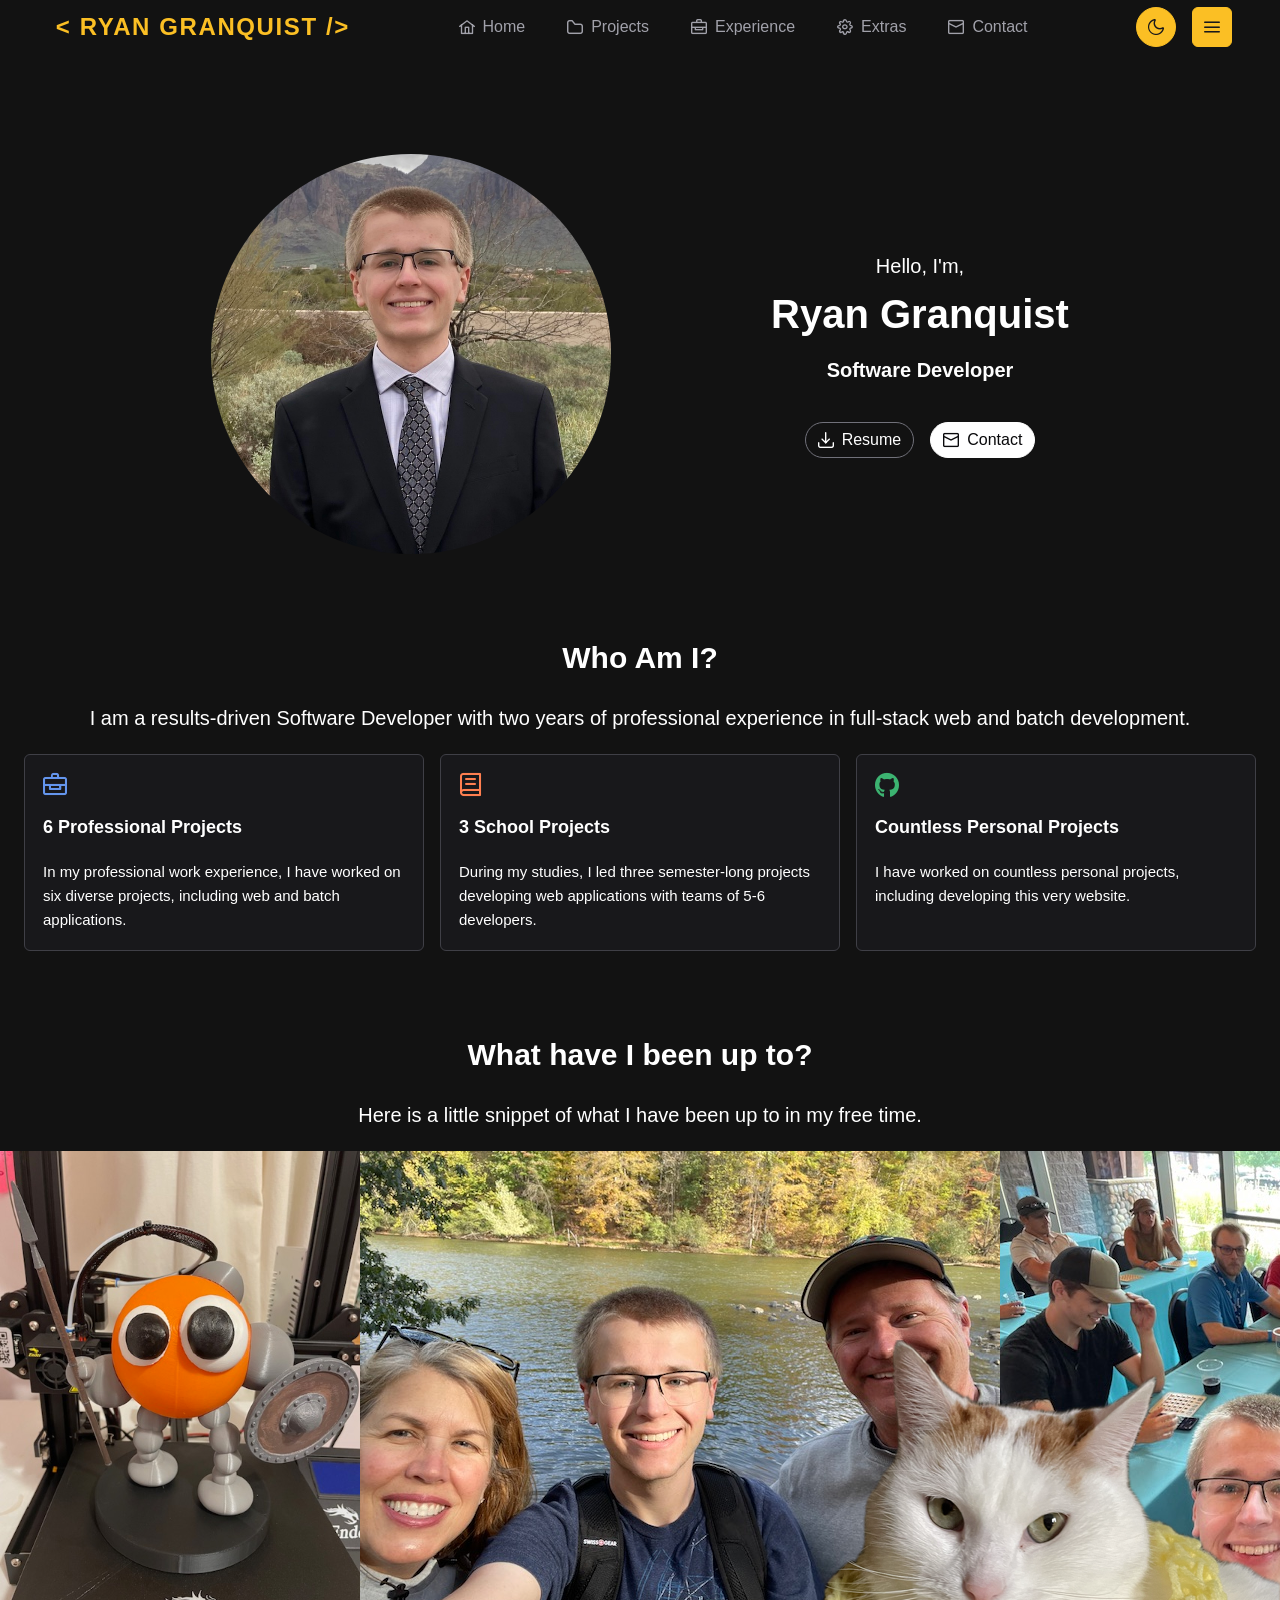
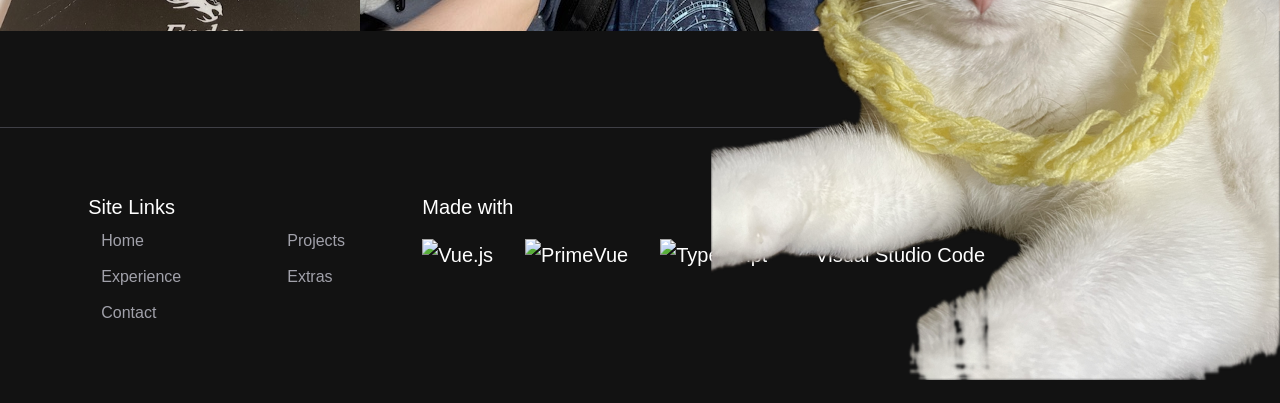
==== commit 506b0e0e: "fixed broken width on mobile" ====
--- a/index.html
+++ b/index.html
@@ -5,8 +5,8 @@
     <link rel="icon" href="/favicon.ico" />
     <meta name="viewport" content="width=device-width, initial-scale=1.0" />
     <title>Ryan's Portfolio</title>
-    <script type="module" crossorigin src="/assets/index-jdBfDi4v.js"></script>
-    <link rel="stylesheet" crossorigin href="/assets/index-CPjNg59R.css">
+    <script type="module" crossorigin src="/assets/index-CbPkM_JF.js"></script>
+    <link rel="stylesheet" crossorigin href="/assets/index-CQ5hTF8m.css">
   </head>
   <body>
     <div id="app"></div>
--- a/assets/index-CQ5hTF8m.css
+++ b/assets/index-CQ5hTF8m.css
@@ -0,0 +1 @@
+body{line-height:1.6;font-family:Inter,-apple-system,BlinkMacSystemFont,Segoe UI,Roboto,Oxygen,Ubuntu,Cantarell,Fira Sans,Droid Sans,Helvetica Neue,sans-serif;font-size:15px;text-rendering:optimizeLegibility;-webkit-font-smoothing:antialiased;-moz-osx-font-smoothing:grayscale}#app{font-weight:400}body{margin:0}.router-link-unstyled{text-decoration:none;color:inherit}.logo-text[data-v-b12667f9]{font-size:1.5rem;font-weight:700;color:var(--p-primary-color);margin-left:.5rem;margin-top:.5rem;margin-bottom:.5rem;text-align:center;text-transform:uppercase;letter-spacing:.1rem;font-family:Poppins,sans-serif;cursor:pointer;transition:color .3s}.blinking-cursor[data-v-b12667f9]{width:2px;height:30px;background-color:gray;display:inline-block;position:relative;margin-right:6px;animation:blink-b12667f9 1s infinite}.unstyled-link[data-v-b12667f9]{text-decoration:none;color:inherit}@keyframes blink-b12667f9{0%,49%{opacity:1}50%,to{opacity:0}}.spacer[data-v-8e1e2d23]{height:4rem}.image[data-v-7b6bd437]{position:fixed;right:0;transition:bottom .3s ease-in-out}.links[data-v-feeb8523]{text-wrap:nowrap;display:grid;grid-template-columns:auto auto;column-gap:5rem}.p-button[data-v-feeb8523]{justify-content:flex-start}#app[data-v-8a03c3d9]{display:flex;flex-direction:column;min-height:100vh}.content[data-v-8a03c3d9]{flex:1}.image[data-v-28b99191]{border-radius:50%;object-fit:cover}.welcome-box[data-v-28b99191]{margin-top:10vh}h3[data-v-adcee004]{color:var(--p-surface-300)}.card-border[data-v-adcee004]{border:solid 1px var(--p-button-outlined-secondary-border-color)}.scroller[data-v-b02c1d9b]{overflow:hidden;position:relative;width:100%}.scroller-inner[data-v-b02c1d9b]{display:flex;overflow:show;width:fit-content}@keyframes scroll-b02c1d9b{0%{transform:translate(0)}to{transform:translate(-50%)}}@keyframes scroll{0%{transform:translate(0)}to{transform:translate(-50%)}}.not-found[data-v-f435e35e]{height:57vh}.descriptions[data-v-5091c45c]{max-width:50rem}img[data-v-5091c45c]{border:solid 1px #3f3f46;border-radius:10px}.p-timeline-event-opposite{flex:none!important}@font-face{font-family:primeicons;font-display:block;src:url(/assets/primeicons-DMOk5skT.eot);src:url(/assets/primeicons-DMOk5skT.eot?#iefix) format("embedded-opentype"),url(/assets/primeicons-C6QP2o4f.woff2) format("woff2"),url(/assets/primeicons-WjwUDZjB.woff) format("woff"),url(/assets/primeicons-MpK4pl85.ttf) format("truetype"),url(/assets/primeicons-Dr5RGzOO.svg?#primeicons) format("svg");font-weight:400;font-style:normal}.pi{font-family:primeicons;speak:none;font-style:normal;font-weight:400;font-variant:normal;text-transform:none;line-height:1;display:inline-block;-webkit-font-smoothing:antialiased;-moz-osx-font-smoothing:grayscale}.pi:before{--webkit-backface-visibility:hidden;backface-visibility:hidden}.pi-fw{width:1.28571429em;text-align:center}.pi-spin{-webkit-animation:fa-spin 2s infinite linear;animation:fa-spin 2s infinite linear}@media (prefers-reduced-motion: reduce){.pi-spin{-webkit-animation-delay:-1ms;animation-delay:-1ms;-webkit-animation-duration:1ms;animation-duration:1ms;-webkit-animation-iteration-count:1;animation-iteration-count:1;-webkit-transition-delay:0s;transition-delay:0s;-webkit-transition-duration:0s;transition-duration:0s}}@-webkit-keyframes fa-spin{0%{-webkit-transform:rotate(0deg);transform:rotate(0)}to{-webkit-transform:rotate(359deg);transform:rotate(359deg)}}@keyframes fa-spin{0%{-webkit-transform:rotate(0deg);transform:rotate(0)}to{-webkit-transform:rotate(359deg);transform:rotate(359deg)}}.pi-folder-plus:before{content:""}.pi-receipt:before{content:""}.pi-asterisk:before{content:""}.pi-face-smile:before{content:""}.pi-pinterest:before{content:""}.pi-expand:before{content:""}.pi-pen-to-square:before{content:""}.pi-wave-pulse:before{content:""}.pi-turkish-lira:before{content:""}.pi-spinner-dotted:before{content:""}.pi-crown:before{content:""}.pi-pause-circle:before{content:""}.pi-warehouse:before{content:""}.pi-objects-column:before{content:""}.pi-clipboard:before{content:""}.pi-play-circle:before{content:""}.pi-venus:before{content:""}.pi-cart-minus:before{content:""}.pi-file-plus:before{content:""}.pi-microchip:before{content:""}.pi-twitch:before{content:""}.pi-building-columns:before{content:""}.pi-file-check:before{content:""}.pi-microchip-ai:before{content:""}.pi-trophy:before{content:""}.pi-barcode:before{content:""}.pi-file-arrow-up:before{content:""}.pi-mars:before{content:""}.pi-tiktok:before{content:""}.pi-arrow-up-right-and-arrow-down-left-from-center:before{content:""}.pi-ethereum:before{content:""}.pi-list-check:before{content:""}.pi-thumbtack:before{content:""}.pi-arrow-down-left-and-arrow-up-right-to-center:before{content:""}.pi-equals:before{content:""}.pi-lightbulb:before{content:""}.pi-star-half:before{content:""}.pi-address-book:before{content:""}.pi-chart-scatter:before{content:""}.pi-indian-rupee:before{content:""}.pi-star-half-fill:before{content:""}.pi-cart-arrow-down:before{content:""}.pi-calendar-clock:before{content:""}.pi-sort-up-fill:before{content:""}.pi-sparkles:before{content:""}.pi-bullseye:before{content:""}.pi-sort-down-fill:before{content:""}.pi-graduation-cap:before{content:""}.pi-hammer:before{content:""}.pi-bell-slash:before{content:""}.pi-gauge:before{content:""}.pi-shop:before{content:""}.pi-headphones:before{content:""}.pi-eraser:before{content:""}.pi-stopwatch:before{content:""}.pi-verified:before{content:""}.pi-delete-left:before{content:""}.pi-hourglass:before{content:""}.pi-truck:before{content:""}.pi-wrench:before{content:""}.pi-microphone:before{content:""}.pi-megaphone:before{content:""}.pi-arrow-right-arrow-left:before{content:""}.pi-bitcoin:before{content:""}.pi-file-edit:before{content:""}.pi-language:before{content:""}.pi-file-export:before{content:""}.pi-file-import:before{content:""}.pi-file-word:before{content:""}.pi-gift:before{content:""}.pi-cart-plus:before{content:""}.pi-thumbs-down-fill:before{content:""}.pi-thumbs-up-fill:before{content:""}.pi-arrows-alt:before{content:""}.pi-calculator:before{content:""}.pi-sort-alt-slash:before{content:""}.pi-arrows-h:before{content:""}.pi-arrows-v:before{content:""}.pi-pound:before{content:""}.pi-prime:before{content:""}.pi-chart-pie:before{content:""}.pi-reddit:before{content:""}.pi-code:before{content:""}.pi-sync:before{content:""}.pi-shopping-bag:before{content:""}.pi-server:before{content:""}.pi-database:before{content:""}.pi-hashtag:before{content:""}.pi-bookmark-fill:before{content:""}.pi-filter-fill:before{content:""}.pi-heart-fill:before{content:""}.pi-flag-fill:before{content:""}.pi-circle:before{content:""}.pi-circle-fill:before{content:""}.pi-bolt:before{content:""}.pi-history:before{content:""}.pi-box:before{content:""}.pi-at:before{content:""}.pi-arrow-up-right:before{content:""}.pi-arrow-up-left:before{content:""}.pi-arrow-down-left:before{content:""}.pi-arrow-down-right:before{content:""}.pi-telegram:before{content:""}.pi-stop-circle:before{content:""}.pi-stop:before{content:""}.pi-whatsapp:before{content:""}.pi-building:before{content:""}.pi-qrcode:before{content:""}.pi-car:before{content:""}.pi-instagram:before{content:""}.pi-linkedin:before{content:""}.pi-send:before{content:""}.pi-slack:before{content:""}.pi-sun:before{content:""}.pi-moon:before{content:""}.pi-vimeo:before{content:""}.pi-youtube:before{content:""}.pi-flag:before{content:""}.pi-wallet:before{content:""}.pi-map:before{content:""}.pi-link:before{content:""}.pi-credit-card:before{content:""}.pi-discord:before{content:""}.pi-percentage:before{content:""}.pi-euro:before{content:""}.pi-book:before{content:""}.pi-shield:before{content:""}.pi-paypal:before{content:""}.pi-amazon:before{content:""}.pi-phone:before{content:""}.pi-filter-slash:before{content:""}.pi-facebook:before{content:""}.pi-github:before{content:""}.pi-twitter:before{content:""}.pi-step-backward-alt:before{content:""}.pi-step-forward-alt:before{content:""}.pi-forward:before{content:""}.pi-backward:before{content:""}.pi-fast-backward:before{content:""}.pi-fast-forward:before{content:""}.pi-pause:before{content:""}.pi-play:before{content:""}.pi-compass:before{content:""}.pi-id-card:before{content:""}.pi-ticket:before{content:""}.pi-file-o:before{content:""}.pi-reply:before{content:""}.pi-directions-alt:before{content:""}.pi-directions:before{content:""}.pi-thumbs-up:before{content:""}.pi-thumbs-down:before{content:""}.pi-sort-numeric-down-alt:before{content:""}.pi-sort-numeric-up-alt:before{content:""}.pi-sort-alpha-down-alt:before{content:""}.pi-sort-alpha-up-alt:before{content:""}.pi-sort-numeric-down:before{content:""}.pi-sort-numeric-up:before{content:""}.pi-sort-alpha-down:before{content:""}.pi-sort-alpha-up:before{content:""}.pi-sort-alt:before{content:""}.pi-sort-amount-up:before{content:""}.pi-sort-amount-down:before{content:""}.pi-sort-amount-down-alt:before{content:""}.pi-sort-amount-up-alt:before{content:""}.pi-palette:before{content:""}.pi-undo:before{content:""}.pi-desktop:before{content:""}.pi-sliders-v:before{content:""}.pi-sliders-h:before{content:""}.pi-search-plus:before{content:""}.pi-search-minus:before{content:""}.pi-file-excel:before{content:""}.pi-file-pdf:before{content:""}.pi-check-square:before{content:""}.pi-chart-line:before{content:""}.pi-user-edit:before{content:""}.pi-exclamation-circle:before{content:""}.pi-android:before{content:""}.pi-google:before{content:""}.pi-apple:before{content:""}.pi-microsoft:before{content:""}.pi-heart:before{content:""}.pi-mobile:before{content:""}.pi-tablet:before{content:""}.pi-key:before{content:""}.pi-shopping-cart:before{content:""}.pi-comments:before{content:""}.pi-comment:before{content:""}.pi-briefcase:before{content:""}.pi-bell:before{content:""}.pi-paperclip:before{content:""}.pi-share-alt:before{content:""}.pi-envelope:before{content:""}.pi-volume-down:before{content:""}.pi-volume-up:before{content:""}.pi-volume-off:before{content:""}.pi-eject:before{content:""}.pi-money-bill:before{content:""}.pi-images:before{content:""}.pi-image:before{content:""}.pi-sign-in:before{content:""}.pi-sign-out:before{content:""}.pi-wifi:before{content:""}.pi-sitemap:before{content:""}.pi-chart-bar:before{content:""}.pi-camera:before{content:""}.pi-dollar:before{content:""}.pi-lock-open:before{content:""}.pi-table:before{content:""}.pi-map-marker:before{content:""}.pi-list:before{content:""}.pi-eye-slash:before{content:""}.pi-eye:before{content:""}.pi-folder-open:before{content:""}.pi-folder:before{content:""}.pi-video:before{content:""}.pi-inbox:before{content:""}.pi-lock:before{content:""}.pi-unlock:before{content:""}.pi-tags:before{content:""}.pi-tag:before{content:""}.pi-power-off:before{content:""}.pi-save:before{content:""}.pi-question-circle:before{content:""}.pi-question:before{content:""}.pi-copy:before{content:""}.pi-file:before{content:""}.pi-clone:before{content:""}.pi-calendar-times:before{content:""}.pi-calendar-minus:before{content:""}.pi-calendar-plus:before{content:""}.pi-ellipsis-v:before{content:""}.pi-ellipsis-h:before{content:""}.pi-bookmark:before{content:""}.pi-globe:before{content:""}.pi-replay:before{content:""}.pi-filter:before{content:""}.pi-print:before{content:""}.pi-align-right:before{content:""}.pi-align-left:before{content:""}.pi-align-center:before{content:""}.pi-align-justify:before{content:""}.pi-cog:before{content:""}.pi-cloud-download:before{content:""}.pi-cloud-upload:before{content:""}.pi-cloud:before{content:""}.pi-pencil:before{content:""}.pi-users:before{content:""}.pi-clock:before{content:""}.pi-user-minus:before{content:""}.pi-user-plus:before{content:""}.pi-trash:before{content:""}.pi-external-link:before{content:""}.pi-window-maximize:before{content:""}.pi-window-minimize:before{content:""}.pi-refresh:before{content:""}.pi-user:before{content:""}.pi-exclamation-triangle:before{content:""}.pi-calendar:before{content:""}.pi-chevron-circle-left:before{content:""}.pi-chevron-circle-down:before{content:""}.pi-chevron-circle-right:before{content:""}.pi-chevron-circle-up:before{content:""}.pi-angle-double-down:before{content:""}.pi-angle-double-left:before{content:""}.pi-angle-double-right:before{content:""}.pi-angle-double-up:before{content:""}.pi-angle-down:before{content:""}.pi-angle-left:before{content:""}.pi-angle-right:before{content:""}.pi-angle-up:before{content:""}.pi-upload:before{content:""}.pi-download:before{content:""}.pi-ban:before{content:""}.pi-star-fill:before{content:""}.pi-star:before{content:""}.pi-chevron-left:before{content:""}.pi-chevron-right:before{content:""}.pi-chevron-down:before{content:""}.pi-chevron-up:before{content:""}.pi-caret-left:before{content:""}.pi-caret-right:before{content:""}.pi-caret-down:before{content:""}.pi-caret-up:before{content:""}.pi-search:before{content:""}.pi-check:before{content:""}.pi-check-circle:before{content:""}.pi-times:before{content:""}.pi-times-circle:before{content:""}.pi-plus:before{content:""}.pi-plus-circle:before{content:""}.pi-minus:before{content:""}.pi-minus-circle:before{content:""}.pi-circle-on:before{content:""}.pi-circle-off:before{content:""}.pi-sort-down:before{content:""}.pi-sort-up:before{content:""}.pi-sort:before{content:""}.pi-step-backward:before{content:""}.pi-step-forward:before{content:""}.pi-th-large:before{content:""}.pi-arrow-down:before{content:""}.pi-arrow-left:before{content:""}.pi-arrow-right:before{content:""}.pi-arrow-up:before{content:""}.pi-bars:before{content:""}.pi-arrow-circle-down:before{content:""}.pi-arrow-circle-left:before{content:""}.pi-arrow-circle-right:before{content:""}.pi-arrow-circle-up:before{content:""}.pi-info:before{content:""}.pi-info-circle:before{content:""}.pi-home:before{content:""}.pi-spinner:before{content:""}.grid{display:flex;flex-wrap:wrap;margin-right:-.5rem;margin-left:-.5rem;margin-top:-.5rem}.grid>.col,.grid>[class*=col]{box-sizing:border-box}.grid-nogutter{margin-right:0;margin-left:0;margin-top:0}.grid-nogutter>.col,.grid-nogutter>[class*=col-]{padding:0}.col{flex-grow:1;flex-basis:0;padding:.5rem}.col-fixed{flex:0 0 auto;padding:.5rem}.col-1{flex:0 0 auto;padding:.5rem;width:8.3333%}.col-2{flex:0 0 auto;padding:.5rem;width:16.6667%}.col-3{flex:0 0 auto;padding:.5rem;width:25%}.col-4{flex:0 0 auto;padding:.5rem;width:33.3333%}.col-5{flex:0 0 auto;padding:.5rem;width:41.6667%}.col-6{flex:0 0 auto;padding:.5rem;width:50%}.col-7{flex:0 0 auto;padding:.5rem;width:58.3333%}.col-8{flex:0 0 auto;padding:.5rem;width:66.6667%}.col-9{flex:0 0 auto;padding:.5rem;width:75%}.col-10{flex:0 0 auto;padding:.5rem;width:83.3333%}.col-11{flex:0 0 auto;padding:.5rem;width:91.6667%}.col-12{flex:0 0 auto;padding:.5rem;width:100%}@media screen and (min-width: 576px){.sm\:col{flex-grow:1;flex-basis:0;padding:.5rem}.sm\:col-fixed{flex:0 0 auto;padding:.5rem}.sm\:col-1{flex:0 0 auto;padding:.5rem;width:8.3333%}.sm\:col-2{flex:0 0 auto;padding:.5rem;width:16.6667%}.sm\:col-3{flex:0 0 auto;padding:.5rem;width:25%}.sm\:col-4{flex:0 0 auto;padding:.5rem;width:33.3333%}.sm\:col-5{flex:0 0 auto;padding:.5rem;width:41.6667%}.sm\:col-6{flex:0 0 auto;padding:.5rem;width:50%}.sm\:col-7{flex:0 0 auto;padding:.5rem;width:58.3333%}.sm\:col-8{flex:0 0 auto;padding:.5rem;width:66.6667%}.sm\:col-9{flex:0 0 auto;padding:.5rem;width:75%}.sm\:col-10{flex:0 0 auto;padding:.5rem;width:83.3333%}.sm\:col-11{flex:0 0 auto;padding:.5rem;width:91.6667%}.sm\:col-12{flex:0 0 auto;padding:.5rem;width:100%}}@media screen and (min-width: 768px){.md\:col{flex-grow:1;flex-basis:0;padding:.5rem}.md\:col-fixed{flex:0 0 auto;padding:.5rem}.md\:col-1{flex:0 0 auto;padding:.5rem;width:8.3333%}.md\:col-2{flex:0 0 auto;padding:.5rem;width:16.6667%}.md\:col-3{flex:0 0 auto;padding:.5rem;width:25%}.md\:col-4{flex:0 0 auto;padding:.5rem;width:33.3333%}.md\:col-5{flex:0 0 auto;padding:.5rem;width:41.6667%}.md\:col-6{flex:0 0 auto;padding:.5rem;width:50%}.md\:col-7{flex:0 0 auto;padding:.5rem;width:58.3333%}.md\:col-8{flex:0 0 auto;padding:.5rem;width:66.6667%}.md\:col-9{flex:0 0 auto;padding:.5rem;width:75%}.md\:col-10{flex:0 0 auto;padding:.5rem;width:83.3333%}.md\:col-11{flex:0 0 auto;padding:.5rem;width:91.6667%}.md\:col-12{flex:0 0 auto;padding:.5rem;width:100%}}@media screen and (min-width: 992px){.lg\:col{flex-grow:1;flex-basis:0;padding:.5rem}.lg\:col-fixed{flex:0 0 auto;padding:.5rem}.lg\:col-1{flex:0 0 auto;padding:.5rem;width:8.3333%}.lg\:col-2{flex:0 0 auto;padding:.5rem;width:16.6667%}.lg\:col-3{flex:0 0 auto;padding:.5rem;width:25%}.lg\:col-4{flex:0 0 auto;padding:.5rem;width:33.3333%}.lg\:col-5{flex:0 0 auto;padding:.5rem;width:41.6667%}.lg\:col-6{flex:0 0 auto;padding:.5rem;width:50%}.lg\:col-7{flex:0 0 auto;padding:.5rem;width:58.3333%}.lg\:col-8{flex:0 0 auto;padding:.5rem;width:66.6667%}.lg\:col-9{flex:0 0 auto;padding:.5rem;width:75%}.lg\:col-10{flex:0 0 auto;padding:.5rem;width:83.3333%}.lg\:col-11{flex:0 0 auto;padding:.5rem;width:91.6667%}.lg\:col-12{flex:0 0 auto;padding:.5rem;width:100%}}@media screen and (min-width: 1200px){.xl\:col{flex-grow:1;flex-basis:0;padding:.5rem}.xl\:col-fixed{flex:0 0 auto;padding:.5rem}.xl\:col-1{flex:0 0 auto;padding:.5rem;width:8.3333%}.xl\:col-2{flex:0 0 auto;padding:.5rem;width:16.6667%}.xl\:col-3{flex:0 0 auto;padding:.5rem;width:25%}.xl\:col-4{flex:0 0 auto;padding:.5rem;width:33.3333%}.xl\:col-5{flex:0 0 auto;padding:.5rem;width:41.6667%}.xl\:col-6{flex:0 0 auto;padding:.5rem;width:50%}.xl\:col-7{flex:0 0 auto;padding:.5rem;width:58.3333%}.xl\:col-8{flex:0 0 auto;padding:.5rem;width:66.6667%}.xl\:col-9{flex:0 0 auto;padding:.5rem;width:75%}.xl\:col-10{flex:0 0 auto;padding:.5rem;width:83.3333%}.xl\:col-11{flex:0 0 auto;padding:.5rem;width:91.6667%}.xl\:col-12{flex:0 0 auto;padding:.5rem;width:100%}}.col-offset-0{margin-left:0!important}.col-offset-1{margin-left:8.3333%!important}.col-offset-2{margin-left:16.6667%!important}.col-offset-3{margin-left:25%!important}.col-offset-4{margin-left:33.3333%!important}.col-offset-5{margin-left:41.6667%!important}.col-offset-6{margin-left:50%!important}.col-offset-7{margin-left:58.3333%!important}.col-offset-8{margin-left:66.6667%!important}.col-offset-9{margin-left:75%!important}.col-offset-10{margin-left:83.3333%!important}.col-offset-11{margin-left:91.6667%!important}.col-offset-12{margin-left:100%!important}@media screen and (min-width: 576px){.sm\:col-offset-0{margin-left:0!important}.sm\:col-offset-1{margin-left:8.3333%!important}.sm\:col-offset-2{margin-left:16.6667%!important}.sm\:col-offset-3{margin-left:25%!important}.sm\:col-offset-4{margin-left:33.3333%!important}.sm\:col-offset-5{margin-left:41.6667%!important}.sm\:col-offset-6{margin-left:50%!important}.sm\:col-offset-7{margin-left:58.3333%!important}.sm\:col-offset-8{margin-left:66.6667%!important}.sm\:col-offset-9{margin-left:75%!important}.sm\:col-offset-10{margin-left:83.3333%!important}.sm\:col-offset-11{margin-left:91.6667%!important}.sm\:col-offset-12{margin-left:100%!important}}@media screen and (min-width: 768px){.md\:col-offset-0{margin-left:0!important}.md\:col-offset-1{margin-left:8.3333%!important}.md\:col-offset-2{margin-left:16.6667%!important}.md\:col-offset-3{margin-left:25%!important}.md\:col-offset-4{margin-left:33.3333%!important}.md\:col-offset-5{margin-left:41.6667%!important}.md\:col-offset-6{margin-left:50%!important}.md\:col-offset-7{margin-left:58.3333%!important}.md\:col-offset-8{margin-left:66.6667%!important}.md\:col-offset-9{margin-left:75%!important}.md\:col-offset-10{margin-left:83.3333%!important}.md\:col-offset-11{margin-left:91.6667%!important}.md\:col-offset-12{margin-left:100%!important}}@media screen and (min-width: 992px){.lg\:col-offset-0{margin-left:0!important}.lg\:col-offset-1{margin-left:8.3333%!important}.lg\:col-offset-2{margin-left:16.6667%!important}.lg\:col-offset-3{margin-left:25%!important}.lg\:col-offset-4{margin-left:33.3333%!important}.lg\:col-offset-5{margin-left:41.6667%!important}.lg\:col-offset-6{margin-left:50%!important}.lg\:col-offset-7{margin-left:58.3333%!important}.lg\:col-offset-8{margin-left:66.6667%!important}.lg\:col-offset-9{margin-left:75%!important}.lg\:col-offset-10{margin-left:83.3333%!important}.lg\:col-offset-11{margin-left:91.6667%!important}.lg\:col-offset-12{margin-left:100%!important}}@media screen and (min-width: 1200px){.xl\:col-offset-0{margin-left:0!important}.xl\:col-offset-1{margin-left:8.3333%!important}.xl\:col-offset-2{margin-left:16.6667%!important}.xl\:col-offset-3{margin-left:25%!important}.xl\:col-offset-4{margin-left:33.3333%!important}.xl\:col-offset-5{margin-left:41.6667%!important}.xl\:col-offset-6{margin-left:50%!important}.xl\:col-offset-7{margin-left:58.3333%!important}.xl\:col-offset-8{margin-left:66.6667%!important}.xl\:col-offset-9{margin-left:75%!important}.xl\:col-offset-10{margin-left:83.3333%!important}.xl\:col-offset-11{margin-left:91.6667%!important}.xl\:col-offset-12{margin-left:100%!important}}.text-0{color:var(--surface-0)!important}.text-50{color:var(--surface-50)!important}.text-100{color:var(--surface-100)!important}.text-200{color:var(--surface-200)!important}.text-300{color:var(--surface-300)!important}.text-400{color:var(--surface-400)!important}.text-500{color:var(--surface-500)!important}.text-600{color:var(--surface-600)!important}.text-700{color:var(--surface-700)!important}.text-800{color:var(--surface-800)!important}.text-900{color:var(--surface-900)!important}.focus\:text-0:focus{color:var(--surface-0)!important}.hover\:text-0:hover,.active\:text-0:active{color:var(--surface-0)!important}.focus\:text-50:focus{color:var(--surface-50)!important}.hover\:text-50:hover,.active\:text-50:active{color:var(--surface-50)!important}.focus\:text-100:focus{color:var(--surface-100)!important}.hover\:text-100:hover,.active\:text-100:active{color:var(--surface-100)!important}.focus\:text-200:focus{color:var(--surface-200)!important}.hover\:text-200:hover,.active\:text-200:active{color:var(--surface-200)!important}.focus\:text-300:focus{color:var(--surface-300)!important}.hover\:text-300:hover,.active\:text-300:active{color:var(--surface-300)!important}.focus\:text-400:focus{color:var(--surface-400)!important}.hover\:text-400:hover,.active\:text-400:active{color:var(--surface-400)!important}.focus\:text-500:focus{color:var(--surface-500)!important}.hover\:text-500:hover,.active\:text-500:active{color:var(--surface-500)!important}.focus\:text-600:focus{color:var(--surface-600)!important}.hover\:text-600:hover,.active\:text-600:active{color:var(--surface-600)!important}.focus\:text-700:focus{color:var(--surface-700)!important}.hover\:text-700:hover,.active\:text-700:active{color:var(--surface-700)!important}.focus\:text-800:focus{color:var(--surface-800)!important}.hover\:text-800:hover,.active\:text-800:active{color:var(--surface-800)!important}.focus\:text-900:focus{color:var(--surface-900)!important}.hover\:text-900:hover,.active\:text-900:active{color:var(--surface-900)!important}.surface-0{background-color:var(--surface-0)!important}.surface-50{background-color:var(--surface-50)!important}.surface-100{background-color:var(--surface-100)!important}.surface-200{background-color:var(--surface-200)!important}.surface-300{background-color:var(--surface-300)!important}.surface-400{background-color:var(--surface-400)!important}.surface-500{background-color:var(--surface-500)!important}.surface-600{background-color:var(--surface-600)!important}.surface-700{background-color:var(--surface-700)!important}.surface-800{background-color:var(--surface-800)!important}.surface-900{background-color:var(--surface-900)!important}.focus\:surface-0:focus{background-color:var(--surface-0)!important}.hover\:surface-0:hover,.active\:surface-0:active{background-color:var(--surface-0)!important}.focus\:surface-50:focus{background-color:var(--surface-50)!important}.hover\:surface-50:hover,.active\:surface-50:active{background-color:var(--surface-50)!important}.focus\:surface-100:focus{background-color:var(--surface-100)!important}.hover\:surface-100:hover,.active\:surface-100:active{background-color:var(--surface-100)!important}.focus\:surface-200:focus{background-color:var(--surface-200)!important}.hover\:surface-200:hover,.active\:surface-200:active{background-color:var(--surface-200)!important}.focus\:surface-300:focus{background-color:var(--surface-300)!important}.hover\:surface-300:hover,.active\:surface-300:active{background-color:var(--surface-300)!important}.focus\:surface-400:focus{background-color:var(--surface-400)!important}.hover\:surface-400:hover,.active\:surface-400:active{background-color:var(--surface-400)!important}.focus\:surface-500:focus{background-color:var(--surface-500)!important}.hover\:surface-500:hover,.active\:surface-500:active{background-color:var(--surface-500)!important}.focus\:surface-600:focus{background-color:var(--surface-600)!important}.hover\:surface-600:hover,.active\:surface-600:active{background-color:var(--surface-600)!important}.focus\:surface-700:focus{background-color:var(--surface-700)!important}.hover\:surface-700:hover,.active\:surface-700:active{background-color:var(--surface-700)!important}.focus\:surface-800:focus{background-color:var(--surface-800)!important}.hover\:surface-800:hover,.active\:surface-800:active{background-color:var(--surface-800)!important}.focus\:surface-900:focus{background-color:var(--surface-900)!important}.hover\:surface-900:hover,.active\:surface-900:active{background-color:var(--surface-900)!important}.border-0{border-color:var(--surface-0)!important}.border-50{border-color:var(--surface-50)!important}.border-100{border-color:var(--surface-100)!important}.border-200{border-color:var(--surface-200)!important}.border-300{border-color:var(--surface-300)!important}.border-400{border-color:var(--surface-400)!important}.border-500{border-color:var(--surface-500)!important}.border-600{border-color:var(--surface-600)!important}.border-700{border-color:var(--surface-700)!important}.border-800{border-color:var(--surface-800)!important}.border-900{border-color:var(--surface-900)!important}.focus\:border-0:focus{border-color:var(--surface-0)!important}.hover\:border-0:hover,.active\:border-0:active{border-color:var(--surface-0)!important}.focus\:border-50:focus{border-color:var(--surface-50)!important}.hover\:border-50:hover,.active\:border-50:active{border-color:var(--surface-50)!important}.focus\:border-100:focus{border-color:var(--surface-100)!important}.hover\:border-100:hover,.active\:border-100:active{border-color:var(--surface-100)!important}.focus\:border-200:focus{border-color:var(--surface-200)!important}.hover\:border-200:hover,.active\:border-200:active{border-color:var(--surface-200)!important}.focus\:border-300:focus{border-color:var(--surface-300)!important}.hover\:border-300:hover,.active\:border-300:active{border-color:var(--surface-300)!important}.focus\:border-400:focus{border-color:var(--surface-400)!important}.hover\:border-400:hover,.active\:border-400:active{border-color:var(--surface-400)!important}.focus\:border-500:focus{border-color:var(--surface-500)!important}.hover\:border-500:hover,.active\:border-500:active{border-color:var(--surface-500)!important}.focus\:border-600:focus{border-color:var(--surface-600)!important}.hover\:border-600:hover,.active\:border-600:active{border-color:var(--surface-600)!important}.focus\:border-700:focus{border-color:var(--surface-700)!important}.hover\:border-700:hover,.active\:border-700:active{border-color:var(--surface-700)!important}.focus\:border-800:focus{border-color:var(--surface-800)!important}.hover\:border-800:hover,.active\:border-800:active{border-color:var(--surface-800)!important}.focus\:border-900:focus{border-color:var(--surface-900)!important}.hover\:border-900:hover,.active\:border-900:active{border-color:var(--surface-900)!important}.bg-transparent{background-color:transparent!important}@media screen and (min-width: 576px){.sm\:bg-transparent{background-color:transparent!important}}@media screen and (min-width: 768px){.md\:bg-transparent{background-color:transparent!important}}@media screen and (min-width: 992px){.lg\:bg-transparent{background-color:transparent!important}}@media screen and (min-width: 1200px){.xl\:bg-transparent{background-color:transparent!important}}.border-transparent{border-color:transparent!important}@media screen and (min-width: 576px){.sm\:border-transparent{border-color:transparent!important}}@media screen and (min-width: 768px){.md\:border-transparent{border-color:transparent!important}}@media screen and (min-width: 992px){.lg\:border-transparent{border-color:transparent!important}}@media screen and (min-width: 1200px){.xl\:border-transparent{border-color:transparent!important}}.text-blue-50{color:var(--blue-50)!important}.text-blue-100{color:var(--blue-100)!important}.text-blue-200{color:var(--blue-200)!important}.text-blue-300{color:var(--blue-300)!important}.text-blue-400{color:var(--blue-400)!important}.text-blue-500{color:var(--blue-500)!important}.text-blue-600{color:var(--blue-600)!important}.text-blue-700{color:var(--blue-700)!important}.text-blue-800{color:var(--blue-800)!important}.text-blue-900{color:var(--blue-900)!important}.focus\:text-blue-50:focus{color:var(--blue-50)!important}.focus\:text-blue-100:focus{color:var(--blue-100)!important}.focus\:text-blue-200:focus{color:var(--blue-200)!important}.focus\:text-blue-300:focus{color:var(--blue-300)!important}.focus\:text-blue-400:focus{color:var(--blue-400)!important}.focus\:text-blue-500:focus{color:var(--blue-500)!important}.focus\:text-blue-600:focus{color:var(--blue-600)!important}.focus\:text-blue-700:focus{color:var(--blue-700)!important}.focus\:text-blue-800:focus{color:var(--blue-800)!important}.focus\:text-blue-900:focus{color:var(--blue-900)!important}.hover\:text-blue-50:hover{color:var(--blue-50)!important}.hover\:text-blue-100:hover{color:var(--blue-100)!important}.hover\:text-blue-200:hover{color:var(--blue-200)!important}.hover\:text-blue-300:hover{color:var(--blue-300)!important}.hover\:text-blue-400:hover{color:var(--blue-400)!important}.hover\:text-blue-500:hover{color:var(--blue-500)!important}.hover\:text-blue-600:hover{color:var(--blue-600)!important}.hover\:text-blue-700:hover{color:var(--blue-700)!important}.hover\:text-blue-800:hover{color:var(--blue-800)!important}.hover\:text-blue-900:hover{color:var(--blue-900)!important}.active\:text-blue-50:active{color:var(--blue-50)!important}.active\:text-blue-100:active{color:var(--blue-100)!important}.active\:text-blue-200:active{color:var(--blue-200)!important}.active\:text-blue-300:active{color:var(--blue-300)!important}.active\:text-blue-400:active{color:var(--blue-400)!important}.active\:text-blue-500:active{color:var(--blue-500)!important}.active\:text-blue-600:active{color:var(--blue-600)!important}.active\:text-blue-700:active{color:var(--blue-700)!important}.active\:text-blue-800:active{color:var(--blue-800)!important}.active\:text-blue-900:active{color:var(--blue-900)!important}.text-green-50{color:var(--green-50)!important}.text-green-100{color:var(--green-100)!important}.text-green-200{color:var(--green-200)!important}.text-green-300{color:var(--green-300)!important}.text-green-400{color:var(--green-400)!important}.text-green-500{color:var(--green-500)!important}.text-green-600{color:var(--green-600)!important}.text-green-700{color:var(--green-700)!important}.text-green-800{color:var(--green-800)!important}.text-green-900{color:var(--green-900)!important}.focus\:text-green-50:focus{color:var(--green-50)!important}.focus\:text-green-100:focus{color:var(--green-100)!important}.focus\:text-green-200:focus{color:var(--green-200)!important}.focus\:text-green-300:focus{color:var(--green-300)!important}.focus\:text-green-400:focus{color:var(--green-400)!important}.focus\:text-green-500:focus{color:var(--green-500)!important}.focus\:text-green-600:focus{color:var(--green-600)!important}.focus\:text-green-700:focus{color:var(--green-700)!important}.focus\:text-green-800:focus{color:var(--green-800)!important}.focus\:text-green-900:focus{color:var(--green-900)!important}.hover\:text-green-50:hover{color:var(--green-50)!important}.hover\:text-green-100:hover{color:var(--green-100)!important}.hover\:text-green-200:hover{color:var(--green-200)!important}.hover\:text-green-300:hover{color:var(--green-300)!important}.hover\:text-green-400:hover{color:var(--green-400)!important}.hover\:text-green-500:hover{color:var(--green-500)!important}.hover\:text-green-600:hover{color:var(--green-600)!important}.hover\:text-green-700:hover{color:var(--green-700)!important}.hover\:text-green-800:hover{color:var(--green-800)!important}.hover\:text-green-900:hover{color:var(--green-900)!important}.active\:text-green-50:active{color:var(--green-50)!important}.active\:text-green-100:active{color:var(--green-100)!important}.active\:text-green-200:active{color:var(--green-200)!important}.active\:text-green-300:active{color:var(--green-300)!important}.active\:text-green-400:active{color:var(--green-400)!important}.active\:text-green-500:active{color:var(--green-500)!important}.active\:text-green-600:active{color:var(--green-600)!important}.active\:text-green-700:active{color:var(--green-700)!important}.active\:text-green-800:active{color:var(--green-800)!important}.active\:text-green-900:active{color:var(--green-900)!important}.text-yellow-50{color:var(--yellow-50)!important}.text-yellow-100{color:var(--yellow-100)!important}.text-yellow-200{color:var(--yellow-200)!important}.text-yellow-300{color:var(--yellow-300)!important}.text-yellow-400{color:var(--yellow-400)!important}.text-yellow-500{color:var(--yellow-500)!important}.text-yellow-600{color:var(--yellow-600)!important}.text-yellow-700{color:var(--yellow-700)!important}.text-yellow-800{color:var(--yellow-800)!important}.text-yellow-900{color:var(--yellow-900)!important}.focus\:text-yellow-50:focus{color:var(--yellow-50)!important}.focus\:text-yellow-100:focus{color:var(--yellow-100)!important}.focus\:text-yellow-200:focus{color:var(--yellow-200)!important}.focus\:text-yellow-300:focus{color:var(--yellow-300)!important}.focus\:text-yellow-400:focus{color:var(--yellow-400)!important}.focus\:text-yellow-500:focus{color:var(--yellow-500)!important}.focus\:text-yellow-600:focus{color:var(--yellow-600)!important}.focus\:text-yellow-700:focus{color:var(--yellow-700)!important}.focus\:text-yellow-800:focus{color:var(--yellow-800)!important}.focus\:text-yellow-900:focus{color:var(--yellow-900)!important}.hover\:text-yellow-50:hover{color:var(--yellow-50)!important}.hover\:text-yellow-100:hover{color:var(--yellow-100)!important}.hover\:text-yellow-200:hover{color:var(--yellow-200)!important}.hover\:text-yellow-300:hover{color:var(--yellow-300)!important}.hover\:text-yellow-400:hover{color:var(--yellow-400)!important}.hover\:text-yellow-500:hover{color:var(--yellow-500)!important}.hover\:text-yellow-600:hover{color:var(--yellow-600)!important}.hover\:text-yellow-700:hover{color:var(--yellow-700)!important}.hover\:text-yellow-800:hover{color:var(--yellow-800)!important}.hover\:text-yellow-900:hover{color:var(--yellow-900)!important}.active\:text-yellow-50:active{color:var(--yellow-50)!important}.active\:text-yellow-100:active{color:var(--yellow-100)!important}.active\:text-yellow-200:active{color:var(--yellow-200)!important}.active\:text-yellow-300:active{color:var(--yellow-300)!important}.active\:text-yellow-400:active{color:var(--yellow-400)!important}.active\:text-yellow-500:active{color:var(--yellow-500)!important}.active\:text-yellow-600:active{color:var(--yellow-600)!important}.active\:text-yellow-700:active{color:var(--yellow-700)!important}.active\:text-yellow-800:active{color:var(--yellow-800)!important}.active\:text-yellow-900:active{color:var(--yellow-900)!important}.text-cyan-50{color:var(--cyan-50)!important}.text-cyan-100{color:var(--cyan-100)!important}.text-cyan-200{color:var(--cyan-200)!important}.text-cyan-300{color:var(--cyan-300)!important}.text-cyan-400{color:var(--cyan-400)!important}.text-cyan-500{color:var(--cyan-500)!important}.text-cyan-600{color:var(--cyan-600)!important}.text-cyan-700{color:var(--cyan-700)!important}.text-cyan-800{color:var(--cyan-800)!important}.text-cyan-900{color:var(--cyan-900)!important}.focus\:text-cyan-50:focus{color:var(--cyan-50)!important}.focus\:text-cyan-100:focus{color:var(--cyan-100)!important}.focus\:text-cyan-200:focus{color:var(--cyan-200)!important}.focus\:text-cyan-300:focus{color:var(--cyan-300)!important}.focus\:text-cyan-400:focus{color:var(--cyan-400)!important}.focus\:text-cyan-500:focus{color:var(--cyan-500)!important}.focus\:text-cyan-600:focus{color:var(--cyan-600)!important}.focus\:text-cyan-700:focus{color:var(--cyan-700)!important}.focus\:text-cyan-800:focus{color:var(--cyan-800)!important}.focus\:text-cyan-900:focus{color:var(--cyan-900)!important}.hover\:text-cyan-50:hover{color:var(--cyan-50)!important}.hover\:text-cyan-100:hover{color:var(--cyan-100)!important}.hover\:text-cyan-200:hover{color:var(--cyan-200)!important}.hover\:text-cyan-300:hover{color:var(--cyan-300)!important}.hover\:text-cyan-400:hover{color:var(--cyan-400)!important}.hover\:text-cyan-500:hover{color:var(--cyan-500)!important}.hover\:text-cyan-600:hover{color:var(--cyan-600)!important}.hover\:text-cyan-700:hover{color:var(--cyan-700)!important}.hover\:text-cyan-800:hover{color:var(--cyan-800)!important}.hover\:text-cyan-900:hover{color:var(--cyan-900)!important}.active\:text-cyan-50:active{color:var(--cyan-50)!important}.active\:text-cyan-100:active{color:var(--cyan-100)!important}.active\:text-cyan-200:active{color:var(--cyan-200)!important}.active\:text-cyan-300:active{color:var(--cyan-300)!important}.active\:text-cyan-400:active{color:var(--cyan-400)!important}.active\:text-cyan-500:active{color:var(--cyan-500)!important}.active\:text-cyan-600:active{color:var(--cyan-600)!important}.active\:text-cyan-700:active{color:var(--cyan-700)!important}.active\:text-cyan-800:active{color:var(--cyan-800)!important}.active\:text-cyan-900:active{color:var(--cyan-900)!important}.text-pink-50{color:var(--pink-50)!important}.text-pink-100{color:var(--pink-100)!important}.text-pink-200{color:var(--pink-200)!important}.text-pink-300{color:var(--pink-300)!important}.text-pink-400{color:var(--pink-400)!important}.text-pink-500{color:var(--pink-500)!important}.text-pink-600{color:var(--pink-600)!important}.text-pink-700{color:var(--pink-700)!important}.text-pink-800{color:var(--pink-800)!important}.text-pink-900{color:var(--pink-900)!important}.focus\:text-pink-50:focus{color:var(--pink-50)!important}.focus\:text-pink-100:focus{color:var(--pink-100)!important}.focus\:text-pink-200:focus{color:var(--pink-200)!important}.focus\:text-pink-300:focus{color:var(--pink-300)!important}.focus\:text-pink-400:focus{color:var(--pink-400)!important}.focus\:text-pink-500:focus{color:var(--pink-500)!important}.focus\:text-pink-600:focus{color:var(--pink-600)!important}.focus\:text-pink-700:focus{color:var(--pink-700)!important}.focus\:text-pink-800:focus{color:var(--pink-800)!important}.focus\:text-pink-900:focus{color:var(--pink-900)!important}.hover\:text-pink-50:hover{color:var(--pink-50)!important}.hover\:text-pink-100:hover{color:var(--pink-100)!important}.hover\:text-pink-200:hover{color:var(--pink-200)!important}.hover\:text-pink-300:hover{color:var(--pink-300)!important}.hover\:text-pink-400:hover{color:var(--pink-400)!important}.hover\:text-pink-500:hover{color:var(--pink-500)!important}.hover\:text-pink-600:hover{color:var(--pink-600)!important}.hover\:text-pink-700:hover{color:var(--pink-700)!important}.hover\:text-pink-800:hover{color:var(--pink-800)!important}.hover\:text-pink-900:hover{color:var(--pink-900)!important}.active\:text-pink-50:active{color:var(--pink-50)!important}.active\:text-pink-100:active{color:var(--pink-100)!important}.active\:text-pink-200:active{color:var(--pink-200)!important}.active\:text-pink-300:active{color:var(--pink-300)!important}.active\:text-pink-400:active{color:var(--pink-400)!important}.active\:text-pink-500:active{color:var(--pink-500)!important}.active\:text-pink-600:active{color:var(--pink-600)!important}.active\:text-pink-700:active{color:var(--pink-700)!important}.active\:text-pink-800:active{color:var(--pink-800)!important}.active\:text-pink-900:active{color:var(--pink-900)!important}.text-indigo-50{color:var(--indigo-50)!important}.text-indigo-100{color:var(--indigo-100)!important}.text-indigo-200{color:var(--indigo-200)!important}.text-indigo-300{color:var(--indigo-300)!important}.text-indigo-400{color:var(--indigo-400)!important}.text-indigo-500{color:var(--indigo-500)!important}.text-indigo-600{color:var(--indigo-600)!important}.text-indigo-700{color:var(--indigo-700)!important}.text-indigo-800{color:var(--indigo-800)!important}.text-indigo-900{color:var(--indigo-900)!important}.focus\:text-indigo-50:focus{color:var(--indigo-50)!important}.focus\:text-indigo-100:focus{color:var(--indigo-100)!important}.focus\:text-indigo-200:focus{color:var(--indigo-200)!important}.focus\:text-indigo-300:focus{color:var(--indigo-300)!important}.focus\:text-indigo-400:focus{color:var(--indigo-400)!important}.focus\:text-indigo-500:focus{color:var(--indigo-500)!important}.focus\:text-indigo-600:focus{color:var(--indigo-600)!important}.focus\:text-indigo-700:focus{color:var(--indigo-700)!important}.focus\:text-indigo-800:focus{color:var(--indigo-800)!important}.focus\:text-indigo-900:focus{color:var(--indigo-900)!important}.hover\:text-indigo-50:hover{color:var(--indigo-50)!important}.hover\:text-indigo-100:hover{color:var(--indigo-100)!important}.hover\:text-indigo-200:hover{color:var(--indigo-200)!important}.hover\:text-indigo-300:hover{color:var(--indigo-300)!important}.hover\:text-indigo-400:hover{color:var(--indigo-400)!important}.hover\:text-indigo-500:hover{color:var(--indigo-500)!important}.hover\:text-indigo-600:hover{color:var(--indigo-600)!important}.hover\:text-indigo-700:hover{color:var(--indigo-700)!important}.hover\:text-indigo-800:hover{color:var(--indigo-800)!important}.hover\:text-indigo-900:hover{color:var(--indigo-900)!important}.active\:text-indigo-50:active{color:var(--indigo-50)!important}.active\:text-indigo-100:active{color:var(--indigo-100)!important}.active\:text-indigo-200:active{color:var(--indigo-200)!important}.active\:text-indigo-300:active{color:var(--indigo-300)!important}.active\:text-indigo-400:active{color:var(--indigo-400)!important}.active\:text-indigo-500:active{color:var(--indigo-500)!important}.active\:text-indigo-600:active{color:var(--indigo-600)!important}.active\:text-indigo-700:active{color:var(--indigo-700)!important}.active\:text-indigo-800:active{color:var(--indigo-800)!important}.active\:text-indigo-900:active{color:var(--indigo-900)!important}.text-teal-50{color:var(--teal-50)!important}.text-teal-100{color:var(--teal-100)!important}.text-teal-200{color:var(--teal-200)!important}.text-teal-300{color:var(--teal-300)!important}.text-teal-400{color:var(--teal-400)!important}.text-teal-500{color:var(--teal-500)!important}.text-teal-600{color:var(--teal-600)!important}.text-teal-700{color:var(--teal-700)!important}.text-teal-800{color:var(--teal-800)!important}.text-teal-900{color:var(--teal-900)!important}.focus\:text-teal-50:focus{color:var(--teal-50)!important}.focus\:text-teal-100:focus{color:var(--teal-100)!important}.focus\:text-teal-200:focus{color:var(--teal-200)!important}.focus\:text-teal-300:focus{color:var(--teal-300)!important}.focus\:text-teal-400:focus{color:var(--teal-400)!important}.focus\:text-teal-500:focus{color:var(--teal-500)!important}.focus\:text-teal-600:focus{color:var(--teal-600)!important}.focus\:text-teal-700:focus{color:var(--teal-700)!important}.focus\:text-teal-800:focus{color:var(--teal-800)!important}.focus\:text-teal-900:focus{color:var(--teal-900)!important}.hover\:text-teal-50:hover{color:var(--teal-50)!important}.hover\:text-teal-100:hover{color:var(--teal-100)!important}.hover\:text-teal-200:hover{color:var(--teal-200)!important}.hover\:text-teal-300:hover{color:var(--teal-300)!important}.hover\:text-teal-400:hover{color:var(--teal-400)!important}.hover\:text-teal-500:hover{color:var(--teal-500)!important}.hover\:text-teal-600:hover{color:var(--teal-600)!important}.hover\:text-teal-700:hover{color:var(--teal-700)!important}.hover\:text-teal-800:hover{color:var(--teal-800)!important}.hover\:text-teal-900:hover{color:var(--teal-900)!important}.active\:text-teal-50:active{color:var(--teal-50)!important}.active\:text-teal-100:active{color:var(--teal-100)!important}.active\:text-teal-200:active{color:var(--teal-200)!important}.active\:text-teal-300:active{color:var(--teal-300)!important}.active\:text-teal-400:active{color:var(--teal-400)!important}.active\:text-teal-500:active{color:var(--teal-500)!important}.active\:text-teal-600:active{color:var(--teal-600)!important}.active\:text-teal-700:active{color:var(--teal-700)!important}.active\:text-teal-800:active{color:var(--teal-800)!important}.active\:text-teal-900:active{color:var(--teal-900)!important}.text-orange-50{color:var(--orange-50)!important}.text-orange-100{color:var(--orange-100)!important}.text-orange-200{color:var(--orange-200)!important}.text-orange-300{color:var(--orange-300)!important}.text-orange-400{color:var(--orange-400)!important}.text-orange-500{color:var(--orange-500)!important}.text-orange-600{color:var(--orange-600)!important}.text-orange-700{color:var(--orange-700)!important}.text-orange-800{color:var(--orange-800)!important}.text-orange-900{color:var(--orange-900)!important}.focus\:text-orange-50:focus{color:var(--orange-50)!important}.focus\:text-orange-100:focus{color:var(--orange-100)!important}.focus\:text-orange-200:focus{color:var(--orange-200)!important}.focus\:text-orange-300:focus{color:var(--orange-300)!important}.focus\:text-orange-400:focus{color:var(--orange-400)!important}.focus\:text-orange-500:focus{color:var(--orange-500)!important}.focus\:text-orange-600:focus{color:var(--orange-600)!important}.focus\:text-orange-700:focus{color:var(--orange-700)!important}.focus\:text-orange-800:focus{color:var(--orange-800)!important}.focus\:text-orange-900:focus{color:var(--orange-900)!important}.hover\:text-orange-50:hover{color:var(--orange-50)!important}.hover\:text-orange-100:hover{color:var(--orange-100)!important}.hover\:text-orange-200:hover{color:var(--orange-200)!important}.hover\:text-orange-300:hover{color:var(--orange-300)!important}.hover\:text-orange-400:hover{color:var(--orange-400)!important}.hover\:text-orange-500:hover{color:var(--orange-500)!important}.hover\:text-orange-600:hover{color:var(--orange-600)!important}.hover\:text-orange-700:hover{color:var(--orange-700)!important}.hover\:text-orange-800:hover{color:var(--orange-800)!important}.hover\:text-orange-900:hover{color:var(--orange-900)!important}.active\:text-orange-50:active{color:var(--orange-50)!important}.active\:text-orange-100:active{color:var(--orange-100)!important}.active\:text-orange-200:active{color:var(--orange-200)!important}.active\:text-orange-300:active{color:var(--orange-300)!important}.active\:text-orange-400:active{color:var(--orange-400)!important}.active\:text-orange-500:active{color:var(--orange-500)!important}.active\:text-orange-600:active{color:var(--orange-600)!important}.active\:text-orange-700:active{color:var(--orange-700)!important}.active\:text-orange-800:active{color:var(--orange-800)!important}.active\:text-orange-900:active{color:var(--orange-900)!important}.text-bluegray-50{color:var(--bluegray-50)!important}.text-bluegray-100{color:var(--bluegray-100)!important}.text-bluegray-200{color:var(--bluegray-200)!important}.text-bluegray-300{color:var(--bluegray-300)!important}.text-bluegray-400{color:var(--bluegray-400)!important}.text-bluegray-500{color:var(--bluegray-500)!important}.text-bluegray-600{color:var(--bluegray-600)!important}.text-bluegray-700{color:var(--bluegray-700)!important}.text-bluegray-800{color:var(--bluegray-800)!important}.text-bluegray-900{color:var(--bluegray-900)!important}.focus\:text-bluegray-50:focus{color:var(--bluegray-50)!important}.focus\:text-bluegray-100:focus{color:var(--bluegray-100)!important}.focus\:text-bluegray-200:focus{color:var(--bluegray-200)!important}.focus\:text-bluegray-300:focus{color:var(--bluegray-300)!important}.focus\:text-bluegray-400:focus{color:var(--bluegray-400)!important}.focus\:text-bluegray-500:focus{color:var(--bluegray-500)!important}.focus\:text-bluegray-600:focus{color:var(--bluegray-600)!important}.focus\:text-bluegray-700:focus{color:var(--bluegray-700)!important}.focus\:text-bluegray-800:focus{color:var(--bluegray-800)!important}.focus\:text-bluegray-900:focus{color:var(--bluegray-900)!important}.hover\:text-bluegray-50:hover{color:var(--bluegray-50)!important}.hover\:text-bluegray-100:hover{color:var(--bluegray-100)!important}.hover\:text-bluegray-200:hover{color:var(--bluegray-200)!important}.hover\:text-bluegray-300:hover{color:var(--bluegray-300)!important}.hover\:text-bluegray-400:hover{color:var(--bluegray-400)!important}.hover\:text-bluegray-500:hover{color:var(--bluegray-500)!important}.hover\:text-bluegray-600:hover{color:var(--bluegray-600)!important}.hover\:text-bluegray-700:hover{color:var(--bluegray-700)!important}.hover\:text-bluegray-800:hover{color:var(--bluegray-800)!important}.hover\:text-bluegray-900:hover{color:var(--bluegray-900)!important}.active\:text-bluegray-50:active{color:var(--bluegray-50)!important}.active\:text-bluegray-100:active{color:var(--bluegray-100)!important}.active\:text-bluegray-200:active{color:var(--bluegray-200)!important}.active\:text-bluegray-300:active{color:var(--bluegray-300)!important}.active\:text-bluegray-400:active{color:var(--bluegray-400)!important}.active\:text-bluegray-500:active{color:var(--bluegray-500)!important}.active\:text-bluegray-600:active{color:var(--bluegray-600)!important}.active\:text-bluegray-700:active{color:var(--bluegray-700)!important}.active\:text-bluegray-800:active{color:var(--bluegray-800)!important}.active\:text-bluegray-900:active{color:var(--bluegray-900)!important}.text-purple-50{color:var(--purple-50)!important}.text-purple-100{color:var(--purple-100)!important}.text-purple-200{color:var(--purple-200)!important}.text-purple-300{color:var(--purple-300)!important}.text-purple-400{color:var(--purple-400)!important}.text-purple-500{color:var(--purple-500)!important}.text-purple-600{color:var(--purple-600)!important}.text-purple-700{color:var(--purple-700)!important}.text-purple-800{color:var(--purple-800)!important}.text-purple-900{color:var(--purple-900)!important}.focus\:text-purple-50:focus{color:var(--purple-50)!important}.focus\:text-purple-100:focus{color:var(--purple-100)!important}.focus\:text-purple-200:focus{color:var(--purple-200)!important}.focus\:text-purple-300:focus{color:var(--purple-300)!important}.focus\:text-purple-400:focus{color:var(--purple-400)!important}.focus\:text-purple-500:focus{color:var(--purple-500)!important}.focus\:text-purple-600:focus{color:var(--purple-600)!important}.focus\:text-purple-700:focus{color:var(--purple-700)!important}.focus\:text-purple-800:focus{color:var(--purple-800)!important}.focus\:text-purple-900:focus{color:var(--purple-900)!important}.hover\:text-purple-50:hover{color:var(--purple-50)!important}.hover\:text-purple-100:hover{color:var(--purple-100)!important}.hover\:text-purple-200:hover{color:var(--purple-200)!important}.hover\:text-purple-300:hover{color:var(--purple-300)!important}.hover\:text-purple-400:hover{color:var(--purple-400)!important}.hover\:text-purple-500:hover{color:var(--purple-500)!important}.hover\:text-purple-600:hover{color:var(--purple-600)!important}.hover\:text-purple-700:hover{color:var(--purple-700)!important}.hover\:text-purple-800:hover{color:var(--purple-800)!important}.hover\:text-purple-900:hover{color:var(--purple-900)!important}.active\:text-purple-50:active{color:var(--purple-50)!important}.active\:text-purple-100:active{color:var(--purple-100)!important}.active\:text-purple-200:active{color:var(--purple-200)!important}.active\:text-purple-300:active{color:var(--purple-300)!important}.active\:text-purple-400:active{color:var(--purple-400)!important}.active\:text-purple-500:active{color:var(--purple-500)!important}.active\:text-purple-600:active{color:var(--purple-600)!important}.active\:text-purple-700:active{color:var(--purple-700)!important}.active\:text-purple-800:active{color:var(--purple-800)!important}.active\:text-purple-900:active{color:var(--purple-900)!important}.text-gray-50{color:var(--gray-50)!important}.text-gray-100{color:var(--gray-100)!important}.text-gray-200{color:var(--gray-200)!important}.text-gray-300{color:var(--gray-300)!important}.text-gray-400{color:var(--gray-400)!important}.text-gray-500{color:var(--gray-500)!important}.text-gray-600{color:var(--gray-600)!important}.text-gray-700{color:var(--gray-700)!important}.text-gray-800{color:var(--gray-800)!important}.text-gray-900{color:var(--gray-900)!important}.focus\:text-gray-50:focus{color:var(--gray-50)!important}.focus\:text-gray-100:focus{color:var(--gray-100)!important}.focus\:text-gray-200:focus{color:var(--gray-200)!important}.focus\:text-gray-300:focus{color:var(--gray-300)!important}.focus\:text-gray-400:focus{color:var(--gray-400)!important}.focus\:text-gray-500:focus{color:var(--gray-500)!important}.focus\:text-gray-600:focus{color:var(--gray-600)!important}.focus\:text-gray-700:focus{color:var(--gray-700)!important}.focus\:text-gray-800:focus{color:var(--gray-800)!important}.focus\:text-gray-900:focus{color:var(--gray-900)!important}.hover\:text-gray-50:hover{color:var(--gray-50)!important}.hover\:text-gray-100:hover{color:var(--gray-100)!important}.hover\:text-gray-200:hover{color:var(--gray-200)!important}.hover\:text-gray-300:hover{color:var(--gray-300)!important}.hover\:text-gray-400:hover{color:var(--gray-400)!important}.hover\:text-gray-500:hover{color:var(--gray-500)!important}.hover\:text-gray-600:hover{color:var(--gray-600)!important}.hover\:text-gray-700:hover{color:var(--gray-700)!important}.hover\:text-gray-800:hover{color:var(--gray-800)!important}.hover\:text-gray-900:hover{color:var(--gray-900)!important}.active\:text-gray-50:active{color:var(--gray-50)!important}.active\:text-gray-100:active{color:var(--gray-100)!important}.active\:text-gray-200:active{color:var(--gray-200)!important}.active\:text-gray-300:active{color:var(--gray-300)!important}.active\:text-gray-400:active{color:var(--gray-400)!important}.active\:text-gray-500:active{color:var(--gray-500)!important}.active\:text-gray-600:active{color:var(--gray-600)!important}.active\:text-gray-700:active{color:var(--gray-700)!important}.active\:text-gray-800:active{color:var(--gray-800)!important}.active\:text-gray-900:active{color:var(--gray-900)!important}.text-red-50{color:var(--red-50)!important}.text-red-100{color:var(--red-100)!important}.text-red-200{color:var(--red-200)!important}.text-red-300{color:var(--red-300)!important}.text-red-400{color:var(--red-400)!important}.text-red-500{color:var(--red-500)!important}.text-red-600{color:var(--red-600)!important}.text-red-700{color:var(--red-700)!important}.text-red-800{color:var(--red-800)!important}.text-red-900{color:var(--red-900)!important}.focus\:text-red-50:focus{color:var(--red-50)!important}.focus\:text-red-100:focus{color:var(--red-100)!important}.focus\:text-red-200:focus{color:var(--red-200)!important}.focus\:text-red-300:focus{color:var(--red-300)!important}.focus\:text-red-400:focus{color:var(--red-400)!important}.focus\:text-red-500:focus{color:var(--red-500)!important}.focus\:text-red-600:focus{color:var(--red-600)!important}.focus\:text-red-700:focus{color:var(--red-700)!important}.focus\:text-red-800:focus{color:var(--red-800)!important}.focus\:text-red-900:focus{color:var(--red-900)!important}.hover\:text-red-50:hover{color:var(--red-50)!important}.hover\:text-red-100:hover{color:var(--red-100)!important}.hover\:text-red-200:hover{color:var(--red-200)!important}.hover\:text-red-300:hover{color:var(--red-300)!important}.hover\:text-red-400:hover{color:var(--red-400)!important}.hover\:text-red-500:hover{color:var(--red-500)!important}.hover\:text-red-600:hover{color:var(--red-600)!important}.hover\:text-red-700:hover{color:var(--red-700)!important}.hover\:text-red-800:hover{color:var(--red-800)!important}.hover\:text-red-900:hover{color:var(--red-900)!important}.active\:text-red-50:active{color:var(--red-50)!important}.active\:text-red-100:active{color:var(--red-100)!important}.active\:text-red-200:active{color:var(--red-200)!important}.active\:text-red-300:active{color:var(--red-300)!important}.active\:text-red-400:active{color:var(--red-400)!important}.active\:text-red-500:active{color:var(--red-500)!important}.active\:text-red-600:active{color:var(--red-600)!important}.active\:text-red-700:active{color:var(--red-700)!important}.active\:text-red-800:active{color:var(--red-800)!important}.active\:text-red-900:active{color:var(--red-900)!important}.text-primary-50{color:var(--primary-50)!important}.text-primary-100{color:var(--primary-100)!important}.text-primary-200{color:var(--primary-200)!important}.text-primary-300{color:var(--primary-300)!important}.text-primary-400{color:var(--primary-400)!important}.text-primary-500{color:var(--primary-500)!important}.text-primary-600{color:var(--primary-600)!important}.text-primary-700{color:var(--primary-700)!important}.text-primary-800{color:var(--primary-800)!important}.text-primary-900{color:var(--primary-900)!important}.focus\:text-primary-50:focus{color:var(--primary-50)!important}.focus\:text-primary-100:focus{color:var(--primary-100)!important}.focus\:text-primary-200:focus{color:var(--primary-200)!important}.focus\:text-primary-300:focus{color:var(--primary-300)!important}.focus\:text-primary-400:focus{color:var(--primary-400)!important}.focus\:text-primary-500:focus{color:var(--primary-500)!important}.focus\:text-primary-600:focus{color:var(--primary-600)!important}.focus\:text-primary-700:focus{color:var(--primary-700)!important}.focus\:text-primary-800:focus{color:var(--primary-800)!important}.focus\:text-primary-900:focus{color:var(--primary-900)!important}.hover\:text-primary-50:hover{color:var(--primary-50)!important}.hover\:text-primary-100:hover{color:var(--primary-100)!important}.hover\:text-primary-200:hover{color:var(--primary-200)!important}.hover\:text-primary-300:hover{color:var(--primary-300)!important}.hover\:text-primary-400:hover{color:var(--primary-400)!important}.hover\:text-primary-500:hover{color:var(--primary-500)!important}.hover\:text-primary-600:hover{color:var(--primary-600)!important}.hover\:text-primary-700:hover{color:var(--primary-700)!important}.hover\:text-primary-800:hover{color:var(--primary-800)!important}.hover\:text-primary-900:hover{color:var(--primary-900)!important}.active\:text-primary-50:active{color:var(--primary-50)!important}.active\:text-primary-100:active{color:var(--primary-100)!important}.active\:text-primary-200:active{color:var(--primary-200)!important}.active\:text-primary-300:active{color:var(--primary-300)!important}.active\:text-primary-400:active{color:var(--primary-400)!important}.active\:text-primary-500:active{color:var(--primary-500)!important}.active\:text-primary-600:active{color:var(--primary-600)!important}.active\:text-primary-700:active{color:var(--primary-700)!important}.active\:text-primary-800:active{color:var(--primary-800)!important}.active\:text-primary-900:active{color:var(--primary-900)!important}.bg-blue-50{background-color:var(--blue-50)!important}.bg-blue-100{background-color:var(--blue-100)!important}.bg-blue-200{background-color:var(--blue-200)!important}.bg-blue-300{background-color:var(--blue-300)!important}.bg-blue-400{background-color:var(--blue-400)!important}.bg-blue-500{background-color:var(--blue-500)!important}.bg-blue-600{background-color:var(--blue-600)!important}.bg-blue-700{background-color:var(--blue-700)!important}.bg-blue-800{background-color:var(--blue-800)!important}.bg-blue-900{background-color:var(--blue-900)!important}.focus\:bg-blue-50:focus{background-color:var(--blue-50)!important}.focus\:bg-blue-100:focus{background-color:var(--blue-100)!important}.focus\:bg-blue-200:focus{background-color:var(--blue-200)!important}.focus\:bg-blue-300:focus{background-color:var(--blue-300)!important}.focus\:bg-blue-400:focus{background-color:var(--blue-400)!important}.focus\:bg-blue-500:focus{background-color:var(--blue-500)!important}.focus\:bg-blue-600:focus{background-color:var(--blue-600)!important}.focus\:bg-blue-700:focus{background-color:var(--blue-700)!important}.focus\:bg-blue-800:focus{background-color:var(--blue-800)!important}.focus\:bg-blue-900:focus{background-color:var(--blue-900)!important}.hover\:bg-blue-50:hover{background-color:var(--blue-50)!important}.hover\:bg-blue-100:hover{background-color:var(--blue-100)!important}.hover\:bg-blue-200:hover{background-color:var(--blue-200)!important}.hover\:bg-blue-300:hover{background-color:var(--blue-300)!important}.hover\:bg-blue-400:hover{background-color:var(--blue-400)!important}.hover\:bg-blue-500:hover{background-color:var(--blue-500)!important}.hover\:bg-blue-600:hover{background-color:var(--blue-600)!important}.hover\:bg-blue-700:hover{background-color:var(--blue-700)!important}.hover\:bg-blue-800:hover{background-color:var(--blue-800)!important}.hover\:bg-blue-900:hover{background-color:var(--blue-900)!important}.active\:bg-blue-50:active{background-color:var(--blue-50)!important}.active\:bg-blue-100:active{background-color:var(--blue-100)!important}.active\:bg-blue-200:active{background-color:var(--blue-200)!important}.active\:bg-blue-300:active{background-color:var(--blue-300)!important}.active\:bg-blue-400:active{background-color:var(--blue-400)!important}.active\:bg-blue-500:active{background-color:var(--blue-500)!important}.active\:bg-blue-600:active{background-color:var(--blue-600)!important}.active\:bg-blue-700:active{background-color:var(--blue-700)!important}.active\:bg-blue-800:active{background-color:var(--blue-800)!important}.active\:bg-blue-900:active{background-color:var(--blue-900)!important}.bg-green-50{background-color:var(--green-50)!important}.bg-green-100{background-color:var(--green-100)!important}.bg-green-200{background-color:var(--green-200)!important}.bg-green-300{background-color:var(--green-300)!important}.bg-green-400{background-color:var(--green-400)!important}.bg-green-500{background-color:var(--green-500)!important}.bg-green-600{background-color:var(--green-600)!important}.bg-green-700{background-color:var(--green-700)!important}.bg-green-800{background-color:var(--green-800)!important}.bg-green-900{background-color:var(--green-900)!important}.focus\:bg-green-50:focus{background-color:var(--green-50)!important}.focus\:bg-green-100:focus{background-color:var(--green-100)!important}.focus\:bg-green-200:focus{background-color:var(--green-200)!important}.focus\:bg-green-300:focus{background-color:var(--green-300)!important}.focus\:bg-green-400:focus{background-color:var(--green-400)!important}.focus\:bg-green-500:focus{background-color:var(--green-500)!important}.focus\:bg-green-600:focus{background-color:var(--green-600)!important}.focus\:bg-green-700:focus{background-color:var(--green-700)!important}.focus\:bg-green-800:focus{background-color:var(--green-800)!important}.focus\:bg-green-900:focus{background-color:var(--green-900)!important}.hover\:bg-green-50:hover{background-color:var(--green-50)!important}.hover\:bg-green-100:hover{background-color:var(--green-100)!important}.hover\:bg-green-200:hover{background-color:var(--green-200)!important}.hover\:bg-green-300:hover{background-color:var(--green-300)!important}.hover\:bg-green-400:hover{background-color:var(--green-400)!important}.hover\:bg-green-500:hover{background-color:var(--green-500)!important}.hover\:bg-green-600:hover{background-color:var(--green-600)!important}.hover\:bg-green-700:hover{background-color:var(--green-700)!important}.hover\:bg-green-800:hover{background-color:var(--green-800)!important}.hover\:bg-green-900:hover{background-color:var(--green-900)!important}.active\:bg-green-50:active{background-color:var(--green-50)!important}.active\:bg-green-100:active{background-color:var(--green-100)!important}.active\:bg-green-200:active{background-color:var(--green-200)!important}.active\:bg-green-300:active{background-color:var(--green-300)!important}.active\:bg-green-400:active{background-color:var(--green-400)!important}.active\:bg-green-500:active{background-color:var(--green-500)!important}.active\:bg-green-600:active{background-color:var(--green-600)!important}.active\:bg-green-700:active{background-color:var(--green-700)!important}.active\:bg-green-800:active{background-color:var(--green-800)!important}.active\:bg-green-900:active{background-color:var(--green-900)!important}.bg-yellow-50{background-color:var(--yellow-50)!important}.bg-yellow-100{background-color:var(--yellow-100)!important}.bg-yellow-200{background-color:var(--yellow-200)!important}.bg-yellow-300{background-color:var(--yellow-300)!important}.bg-yellow-400{background-color:var(--yellow-400)!important}.bg-yellow-500{background-color:var(--yellow-500)!important}.bg-yellow-600{background-color:var(--yellow-600)!important}.bg-yellow-700{background-color:var(--yellow-700)!important}.bg-yellow-800{background-color:var(--yellow-800)!important}.bg-yellow-900{background-color:var(--yellow-900)!important}.focus\:bg-yellow-50:focus{background-color:var(--yellow-50)!important}.focus\:bg-yellow-100:focus{background-color:var(--yellow-100)!important}.focus\:bg-yellow-200:focus{background-color:var(--yellow-200)!important}.focus\:bg-yellow-300:focus{background-color:var(--yellow-300)!important}.focus\:bg-yellow-400:focus{background-color:var(--yellow-400)!important}.focus\:bg-yellow-500:focus{background-color:var(--yellow-500)!important}.focus\:bg-yellow-600:focus{background-color:var(--yellow-600)!important}.focus\:bg-yellow-700:focus{background-color:var(--yellow-700)!important}.focus\:bg-yellow-800:focus{background-color:var(--yellow-800)!important}.focus\:bg-yellow-900:focus{background-color:var(--yellow-900)!important}.hover\:bg-yellow-50:hover{background-color:var(--yellow-50)!important}.hover\:bg-yellow-100:hover{background-color:var(--yellow-100)!important}.hover\:bg-yellow-200:hover{background-color:var(--yellow-200)!important}.hover\:bg-yellow-300:hover{background-color:var(--yellow-300)!important}.hover\:bg-yellow-400:hover{background-color:var(--yellow-400)!important}.hover\:bg-yellow-500:hover{background-color:var(--yellow-500)!important}.hover\:bg-yellow-600:hover{background-color:var(--yellow-600)!important}.hover\:bg-yellow-700:hover{background-color:var(--yellow-700)!important}.hover\:bg-yellow-800:hover{background-color:var(--yellow-800)!important}.hover\:bg-yellow-900:hover{background-color:var(--yellow-900)!important}.active\:bg-yellow-50:active{background-color:var(--yellow-50)!important}.active\:bg-yellow-100:active{background-color:var(--yellow-100)!important}.active\:bg-yellow-200:active{background-color:var(--yellow-200)!important}.active\:bg-yellow-300:active{background-color:var(--yellow-300)!important}.active\:bg-yellow-400:active{background-color:var(--yellow-400)!important}.active\:bg-yellow-500:active{background-color:var(--yellow-500)!important}.active\:bg-yellow-600:active{background-color:var(--yellow-600)!important}.active\:bg-yellow-700:active{background-color:var(--yellow-700)!important}.active\:bg-yellow-800:active{background-color:var(--yellow-800)!important}.active\:bg-yellow-900:active{background-color:var(--yellow-900)!important}.bg-cyan-50{background-color:var(--cyan-50)!important}.bg-cyan-100{background-color:var(--cyan-100)!important}.bg-cyan-200{background-color:var(--cyan-200)!important}.bg-cyan-300{background-color:var(--cyan-300)!important}.bg-cyan-400{background-color:var(--cyan-400)!important}.bg-cyan-500{background-color:var(--cyan-500)!important}.bg-cyan-600{background-color:var(--cyan-600)!important}.bg-cyan-700{background-color:var(--cyan-700)!important}.bg-cyan-800{background-color:var(--cyan-800)!important}.bg-cyan-900{background-color:var(--cyan-900)!important}.focus\:bg-cyan-50:focus{background-color:var(--cyan-50)!important}.focus\:bg-cyan-100:focus{background-color:var(--cyan-100)!important}.focus\:bg-cyan-200:focus{background-color:var(--cyan-200)!important}.focus\:bg-cyan-300:focus{background-color:var(--cyan-300)!important}.focus\:bg-cyan-400:focus{background-color:var(--cyan-400)!important}.focus\:bg-cyan-500:focus{background-color:var(--cyan-500)!important}.focus\:bg-cyan-600:focus{background-color:var(--cyan-600)!important}.focus\:bg-cyan-700:focus{background-color:var(--cyan-700)!important}.focus\:bg-cyan-800:focus{background-color:var(--cyan-800)!important}.focus\:bg-cyan-900:focus{background-color:var(--cyan-900)!important}.hover\:bg-cyan-50:hover{background-color:var(--cyan-50)!important}.hover\:bg-cyan-100:hover{background-color:var(--cyan-100)!important}.hover\:bg-cyan-200:hover{background-color:var(--cyan-200)!important}.hover\:bg-cyan-300:hover{background-color:var(--cyan-300)!important}.hover\:bg-cyan-400:hover{background-color:var(--cyan-400)!important}.hover\:bg-cyan-500:hover{background-color:var(--cyan-500)!important}.hover\:bg-cyan-600:hover{background-color:var(--cyan-600)!important}.hover\:bg-cyan-700:hover{background-color:var(--cyan-700)!important}.hover\:bg-cyan-800:hover{background-color:var(--cyan-800)!important}.hover\:bg-cyan-900:hover{background-color:var(--cyan-900)!important}.active\:bg-cyan-50:active{background-color:var(--cyan-50)!important}.active\:bg-cyan-100:active{background-color:var(--cyan-100)!important}.active\:bg-cyan-200:active{background-color:var(--cyan-200)!important}.active\:bg-cyan-300:active{background-color:var(--cyan-300)!important}.active\:bg-cyan-400:active{background-color:var(--cyan-400)!important}.active\:bg-cyan-500:active{background-color:var(--cyan-500)!important}.active\:bg-cyan-600:active{background-color:var(--cyan-600)!important}.active\:bg-cyan-700:active{background-color:var(--cyan-700)!important}.active\:bg-cyan-800:active{background-color:var(--cyan-800)!important}.active\:bg-cyan-900:active{background-color:var(--cyan-900)!important}.bg-pink-50{background-color:var(--pink-50)!important}.bg-pink-100{background-color:var(--pink-100)!important}.bg-pink-200{background-color:var(--pink-200)!important}.bg-pink-300{background-color:var(--pink-300)!important}.bg-pink-400{background-color:var(--pink-400)!important}.bg-pink-500{background-color:var(--pink-500)!important}.bg-pink-600{background-color:var(--pink-600)!important}.bg-pink-700{background-color:var(--pink-700)!important}.bg-pink-800{background-color:var(--pink-800)!important}.bg-pink-900{background-color:var(--pink-900)!important}.focus\:bg-pink-50:focus{background-color:var(--pink-50)!important}.focus\:bg-pink-100:focus{background-color:var(--pink-100)!important}.focus\:bg-pink-200:focus{background-color:var(--pink-200)!important}.focus\:bg-pink-300:focus{background-color:var(--pink-300)!important}.focus\:bg-pink-400:focus{background-color:var(--pink-400)!important}.focus\:bg-pink-500:focus{background-color:var(--pink-500)!important}.focus\:bg-pink-600:focus{background-color:var(--pink-600)!important}.focus\:bg-pink-700:focus{background-color:var(--pink-700)!important}.focus\:bg-pink-800:focus{background-color:var(--pink-800)!important}.focus\:bg-pink-900:focus{background-color:var(--pink-900)!important}.hover\:bg-pink-50:hover{background-color:var(--pink-50)!important}.hover\:bg-pink-100:hover{background-color:var(--pink-100)!important}.hover\:bg-pink-200:hover{background-color:var(--pink-200)!important}.hover\:bg-pink-300:hover{background-color:var(--pink-300)!important}.hover\:bg-pink-400:hover{background-color:var(--pink-400)!important}.hover\:bg-pink-500:hover{background-color:var(--pink-500)!important}.hover\:bg-pink-600:hover{background-color:var(--pink-600)!important}.hover\:bg-pink-700:hover{background-color:var(--pink-700)!important}.hover\:bg-pink-800:hover{background-color:var(--pink-800)!important}.hover\:bg-pink-900:hover{background-color:var(--pink-900)!important}.active\:bg-pink-50:active{background-color:var(--pink-50)!important}.active\:bg-pink-100:active{background-color:var(--pink-100)!important}.active\:bg-pink-200:active{background-color:var(--pink-200)!important}.active\:bg-pink-300:active{background-color:var(--pink-300)!important}.active\:bg-pink-400:active{background-color:var(--pink-400)!important}.active\:bg-pink-500:active{background-color:var(--pink-500)!important}.active\:bg-pink-600:active{background-color:var(--pink-600)!important}.active\:bg-pink-700:active{background-color:var(--pink-700)!important}.active\:bg-pink-800:active{background-color:var(--pink-800)!important}.active\:bg-pink-900:active{background-color:var(--pink-900)!important}.bg-indigo-50{background-color:var(--indigo-50)!important}.bg-indigo-100{background-color:var(--indigo-100)!important}.bg-indigo-200{background-color:var(--indigo-200)!important}.bg-indigo-300{background-color:var(--indigo-300)!important}.bg-indigo-400{background-color:var(--indigo-400)!important}.bg-indigo-500{background-color:var(--indigo-500)!important}.bg-indigo-600{background-color:var(--indigo-600)!important}.bg-indigo-700{background-color:var(--indigo-700)!important}.bg-indigo-800{background-color:var(--indigo-800)!important}.bg-indigo-900{background-color:var(--indigo-900)!important}.focus\:bg-indigo-50:focus{background-color:var(--indigo-50)!important}.focus\:bg-indigo-100:focus{background-color:var(--indigo-100)!important}.focus\:bg-indigo-200:focus{background-color:var(--indigo-200)!important}.focus\:bg-indigo-300:focus{background-color:var(--indigo-300)!important}.focus\:bg-indigo-400:focus{background-color:var(--indigo-400)!important}.focus\:bg-indigo-500:focus{background-color:var(--indigo-500)!important}.focus\:bg-indigo-600:focus{background-color:var(--indigo-600)!important}.focus\:bg-indigo-700:focus{background-color:var(--indigo-700)!important}.focus\:bg-indigo-800:focus{background-color:var(--indigo-800)!important}.focus\:bg-indigo-900:focus{background-color:var(--indigo-900)!important}.hover\:bg-indigo-50:hover{background-color:var(--indigo-50)!important}.hover\:bg-indigo-100:hover{background-color:var(--indigo-100)!important}.hover\:bg-indigo-200:hover{background-color:var(--indigo-200)!important}.hover\:bg-indigo-300:hover{background-color:var(--indigo-300)!important}.hover\:bg-indigo-400:hover{background-color:var(--indigo-400)!important}.hover\:bg-indigo-500:hover{background-color:var(--indigo-500)!important}.hover\:bg-indigo-600:hover{background-color:var(--indigo-600)!important}.hover\:bg-indigo-700:hover{background-color:var(--indigo-700)!important}.hover\:bg-indigo-800:hover{background-color:var(--indigo-800)!important}.hover\:bg-indigo-900:hover{background-color:var(--indigo-900)!important}.active\:bg-indigo-50:active{background-color:var(--indigo-50)!important}.active\:bg-indigo-100:active{background-color:var(--indigo-100)!important}.active\:bg-indigo-200:active{background-color:var(--indigo-200)!important}.active\:bg-indigo-300:active{background-color:var(--indigo-300)!important}.active\:bg-indigo-400:active{background-color:var(--indigo-400)!important}.active\:bg-indigo-500:active{background-color:var(--indigo-500)!important}.active\:bg-indigo-600:active{background-color:var(--indigo-600)!important}.active\:bg-indigo-700:active{background-color:var(--indigo-700)!important}.active\:bg-indigo-800:active{background-color:var(--indigo-800)!important}.active\:bg-indigo-900:active{background-color:var(--indigo-900)!important}.bg-teal-50{background-color:var(--teal-50)!important}.bg-teal-100{background-color:var(--teal-100)!important}.bg-teal-200{background-color:var(--teal-200)!important}.bg-teal-300{background-color:var(--teal-300)!important}.bg-teal-400{background-color:var(--teal-400)!important}.bg-teal-500{background-color:var(--teal-500)!important}.bg-teal-600{background-color:var(--teal-600)!important}.bg-teal-700{background-color:var(--teal-700)!important}.bg-teal-800{background-color:var(--teal-800)!important}.bg-teal-900{background-color:var(--teal-900)!important}.focus\:bg-teal-50:focus{background-color:var(--teal-50)!important}.focus\:bg-teal-100:focus{background-color:var(--teal-100)!important}.focus\:bg-teal-200:focus{background-color:var(--teal-200)!important}.focus\:bg-teal-300:focus{background-color:var(--teal-300)!important}.focus\:bg-teal-400:focus{background-color:var(--teal-400)!important}.focus\:bg-teal-500:focus{background-color:var(--teal-500)!important}.focus\:bg-teal-600:focus{background-color:var(--teal-600)!important}.focus\:bg-teal-700:focus{background-color:var(--teal-700)!important}.focus\:bg-teal-800:focus{background-color:var(--teal-800)!important}.focus\:bg-teal-900:focus{background-color:var(--teal-900)!important}.hover\:bg-teal-50:hover{background-color:var(--teal-50)!important}.hover\:bg-teal-100:hover{background-color:var(--teal-100)!important}.hover\:bg-teal-200:hover{background-color:var(--teal-200)!important}.hover\:bg-teal-300:hover{background-color:var(--teal-300)!important}.hover\:bg-teal-400:hover{background-color:var(--teal-400)!important}.hover\:bg-teal-500:hover{background-color:var(--teal-500)!important}.hover\:bg-teal-600:hover{background-color:var(--teal-600)!important}.hover\:bg-teal-700:hover{background-color:var(--teal-700)!important}.hover\:bg-teal-800:hover{background-color:var(--teal-800)!important}.hover\:bg-teal-900:hover{background-color:var(--teal-900)!important}.active\:bg-teal-50:active{background-color:var(--teal-50)!important}.active\:bg-teal-100:active{background-color:var(--teal-100)!important}.active\:bg-teal-200:active{background-color:var(--teal-200)!important}.active\:bg-teal-300:active{background-color:var(--teal-300)!important}.active\:bg-teal-400:active{background-color:var(--teal-400)!important}.active\:bg-teal-500:active{background-color:var(--teal-500)!important}.active\:bg-teal-600:active{background-color:var(--teal-600)!important}.active\:bg-teal-700:active{background-color:var(--teal-700)!important}.active\:bg-teal-800:active{background-color:var(--teal-800)!important}.active\:bg-teal-900:active{background-color:var(--teal-900)!important}.bg-orange-50{background-color:var(--orange-50)!important}.bg-orange-100{background-color:var(--orange-100)!important}.bg-orange-200{background-color:var(--orange-200)!important}.bg-orange-300{background-color:var(--orange-300)!important}.bg-orange-400{background-color:var(--orange-400)!important}.bg-orange-500{background-color:var(--orange-500)!important}.bg-orange-600{background-color:var(--orange-600)!important}.bg-orange-700{background-color:var(--orange-700)!important}.bg-orange-800{background-color:var(--orange-800)!important}.bg-orange-900{background-color:var(--orange-900)!important}.focus\:bg-orange-50:focus{background-color:var(--orange-50)!important}.focus\:bg-orange-100:focus{background-color:var(--orange-100)!important}.focus\:bg-orange-200:focus{background-color:var(--orange-200)!important}.focus\:bg-orange-300:focus{background-color:var(--orange-300)!important}.focus\:bg-orange-400:focus{background-color:var(--orange-400)!important}.focus\:bg-orange-500:focus{background-color:var(--orange-500)!important}.focus\:bg-orange-600:focus{background-color:var(--orange-600)!important}.focus\:bg-orange-700:focus{background-color:var(--orange-700)!important}.focus\:bg-orange-800:focus{background-color:var(--orange-800)!important}.focus\:bg-orange-900:focus{background-color:var(--orange-900)!important}.hover\:bg-orange-50:hover{background-color:var(--orange-50)!important}.hover\:bg-orange-100:hover{background-color:var(--orange-100)!important}.hover\:bg-orange-200:hover{background-color:var(--orange-200)!important}.hover\:bg-orange-300:hover{background-color:var(--orange-300)!important}.hover\:bg-orange-400:hover{background-color:var(--orange-400)!important}.hover\:bg-orange-500:hover{background-color:var(--orange-500)!important}.hover\:bg-orange-600:hover{background-color:var(--orange-600)!important}.hover\:bg-orange-700:hover{background-color:var(--orange-700)!important}.hover\:bg-orange-800:hover{background-color:var(--orange-800)!important}.hover\:bg-orange-900:hover{background-color:var(--orange-900)!important}.active\:bg-orange-50:active{background-color:var(--orange-50)!important}.active\:bg-orange-100:active{background-color:var(--orange-100)!important}.active\:bg-orange-200:active{background-color:var(--orange-200)!important}.active\:bg-orange-300:active{background-color:var(--orange-300)!important}.active\:bg-orange-400:active{background-color:var(--orange-400)!important}.active\:bg-orange-500:active{background-color:var(--orange-500)!important}.active\:bg-orange-600:active{background-color:var(--orange-600)!important}.active\:bg-orange-700:active{background-color:var(--orange-700)!important}.active\:bg-orange-800:active{background-color:var(--orange-800)!important}.active\:bg-orange-900:active{background-color:var(--orange-900)!important}.bg-bluegray-50{background-color:var(--bluegray-50)!important}.bg-bluegray-100{background-color:var(--bluegray-100)!important}.bg-bluegray-200{background-color:var(--bluegray-200)!important}.bg-bluegray-300{background-color:var(--bluegray-300)!important}.bg-bluegray-400{background-color:var(--bluegray-400)!important}.bg-bluegray-500{background-color:var(--bluegray-500)!important}.bg-bluegray-600{background-color:var(--bluegray-600)!important}.bg-bluegray-700{background-color:var(--bluegray-700)!important}.bg-bluegray-800{background-color:var(--bluegray-800)!important}.bg-bluegray-900{background-color:var(--bluegray-900)!important}.focus\:bg-bluegray-50:focus{background-color:var(--bluegray-50)!important}.focus\:bg-bluegray-100:focus{background-color:var(--bluegray-100)!important}.focus\:bg-bluegray-200:focus{background-color:var(--bluegray-200)!important}.focus\:bg-bluegray-300:focus{background-color:var(--bluegray-300)!important}.focus\:bg-bluegray-400:focus{background-color:var(--bluegray-400)!important}.focus\:bg-bluegray-500:focus{background-color:var(--bluegray-500)!important}.focus\:bg-bluegray-600:focus{background-color:var(--bluegray-600)!important}.focus\:bg-bluegray-700:focus{background-color:var(--bluegray-700)!important}.focus\:bg-bluegray-800:focus{background-color:var(--bluegray-800)!important}.focus\:bg-bluegray-900:focus{background-color:var(--bluegray-900)!important}.hover\:bg-bluegray-50:hover{background-color:var(--bluegray-50)!important}.hover\:bg-bluegray-100:hover{background-color:var(--bluegray-100)!important}.hover\:bg-bluegray-200:hover{background-color:var(--bluegray-200)!important}.hover\:bg-bluegray-300:hover{background-color:var(--bluegray-300)!important}.hover\:bg-bluegray-400:hover{background-color:var(--bluegray-400)!important}.hover\:bg-bluegray-500:hover{background-color:var(--bluegray-500)!important}.hover\:bg-bluegray-600:hover{background-color:var(--bluegray-600)!important}.hover\:bg-bluegray-700:hover{background-color:var(--bluegray-700)!important}.hover\:bg-bluegray-800:hover{background-color:var(--bluegray-800)!important}.hover\:bg-bluegray-900:hover{background-color:var(--bluegray-900)!important}.active\:bg-bluegray-50:active{background-color:var(--bluegray-50)!important}.active\:bg-bluegray-100:active{background-color:var(--bluegray-100)!important}.active\:bg-bluegray-200:active{background-color:var(--bluegray-200)!important}.active\:bg-bluegray-300:active{background-color:var(--bluegray-300)!important}.active\:bg-bluegray-400:active{background-color:var(--bluegray-400)!important}.active\:bg-bluegray-500:active{background-color:var(--bluegray-500)!important}.active\:bg-bluegray-600:active{background-color:var(--bluegray-600)!important}.active\:bg-bluegray-700:active{background-color:var(--bluegray-700)!important}.active\:bg-bluegray-800:active{background-color:var(--bluegray-800)!important}.active\:bg-bluegray-900:active{background-color:var(--bluegray-900)!important}.bg-purple-50{background-color:var(--purple-50)!important}.bg-purple-100{background-color:var(--purple-100)!important}.bg-purple-200{background-color:var(--purple-200)!important}.bg-purple-300{background-color:var(--purple-300)!important}.bg-purple-400{background-color:var(--purple-400)!important}.bg-purple-500{background-color:var(--purple-500)!important}.bg-purple-600{background-color:var(--purple-600)!important}.bg-purple-700{background-color:var(--purple-700)!important}.bg-purple-800{background-color:var(--purple-800)!important}.bg-purple-900{background-color:var(--purple-900)!important}.focus\:bg-purple-50:focus{background-color:var(--purple-50)!important}.focus\:bg-purple-100:focus{background-color:var(--purple-100)!important}.focus\:bg-purple-200:focus{background-color:var(--purple-200)!important}.focus\:bg-purple-300:focus{background-color:var(--purple-300)!important}.focus\:bg-purple-400:focus{background-color:var(--purple-400)!important}.focus\:bg-purple-500:focus{background-color:var(--purple-500)!important}.focus\:bg-purple-600:focus{background-color:var(--purple-600)!important}.focus\:bg-purple-700:focus{background-color:var(--purple-700)!important}.focus\:bg-purple-800:focus{background-color:var(--purple-800)!important}.focus\:bg-purple-900:focus{background-color:var(--purple-900)!important}.hover\:bg-purple-50:hover{background-color:var(--purple-50)!important}.hover\:bg-purple-100:hover{background-color:var(--purple-100)!important}.hover\:bg-purple-200:hover{background-color:var(--purple-200)!important}.hover\:bg-purple-300:hover{background-color:var(--purple-300)!important}.hover\:bg-purple-400:hover{background-color:var(--purple-400)!important}.hover\:bg-purple-500:hover{background-color:var(--purple-500)!important}.hover\:bg-purple-600:hover{background-color:var(--purple-600)!important}.hover\:bg-purple-700:hover{background-color:var(--purple-700)!important}.hover\:bg-purple-800:hover{background-color:var(--purple-800)!important}.hover\:bg-purple-900:hover{background-color:var(--purple-900)!important}.active\:bg-purple-50:active{background-color:var(--purple-50)!important}.active\:bg-purple-100:active{background-color:var(--purple-100)!important}.active\:bg-purple-200:active{background-color:var(--purple-200)!important}.active\:bg-purple-300:active{background-color:var(--purple-300)!important}.active\:bg-purple-400:active{background-color:var(--purple-400)!important}.active\:bg-purple-500:active{background-color:var(--purple-500)!important}.active\:bg-purple-600:active{background-color:var(--purple-600)!important}.active\:bg-purple-700:active{background-color:var(--purple-700)!important}.active\:bg-purple-800:active{background-color:var(--purple-800)!important}.active\:bg-purple-900:active{background-color:var(--purple-900)!important}.bg-gray-50{background-color:var(--gray-50)!important}.bg-gray-100{background-color:var(--gray-100)!important}.bg-gray-200{background-color:var(--gray-200)!important}.bg-gray-300{background-color:var(--gray-300)!important}.bg-gray-400{background-color:var(--gray-400)!important}.bg-gray-500{background-color:var(--gray-500)!important}.bg-gray-600{background-color:var(--gray-600)!important}.bg-gray-700{background-color:var(--gray-700)!important}.bg-gray-800{background-color:var(--gray-800)!important}.bg-gray-900{background-color:var(--gray-900)!important}.focus\:bg-gray-50:focus{background-color:var(--gray-50)!important}.focus\:bg-gray-100:focus{background-color:var(--gray-100)!important}.focus\:bg-gray-200:focus{background-color:var(--gray-200)!important}.focus\:bg-gray-300:focus{background-color:var(--gray-300)!important}.focus\:bg-gray-400:focus{background-color:var(--gray-400)!important}.focus\:bg-gray-500:focus{background-color:var(--gray-500)!important}.focus\:bg-gray-600:focus{background-color:var(--gray-600)!important}.focus\:bg-gray-700:focus{background-color:var(--gray-700)!important}.focus\:bg-gray-800:focus{background-color:var(--gray-800)!important}.focus\:bg-gray-900:focus{background-color:var(--gray-900)!important}.hover\:bg-gray-50:hover{background-color:var(--gray-50)!important}.hover\:bg-gray-100:hover{background-color:var(--gray-100)!important}.hover\:bg-gray-200:hover{background-color:var(--gray-200)!important}.hover\:bg-gray-300:hover{background-color:var(--gray-300)!important}.hover\:bg-gray-400:hover{background-color:var(--gray-400)!important}.hover\:bg-gray-500:hover{background-color:var(--gray-500)!important}.hover\:bg-gray-600:hover{background-color:var(--gray-600)!important}.hover\:bg-gray-700:hover{background-color:var(--gray-700)!important}.hover\:bg-gray-800:hover{background-color:var(--gray-800)!important}.hover\:bg-gray-900:hover{background-color:var(--gray-900)!important}.active\:bg-gray-50:active{background-color:var(--gray-50)!important}.active\:bg-gray-100:active{background-color:var(--gray-100)!important}.active\:bg-gray-200:active{background-color:var(--gray-200)!important}.active\:bg-gray-300:active{background-color:var(--gray-300)!important}.active\:bg-gray-400:active{background-color:var(--gray-400)!important}.active\:bg-gray-500:active{background-color:var(--gray-500)!important}.active\:bg-gray-600:active{background-color:var(--gray-600)!important}.active\:bg-gray-700:active{background-color:var(--gray-700)!important}.active\:bg-gray-800:active{background-color:var(--gray-800)!important}.active\:bg-gray-900:active{background-color:var(--gray-900)!important}.bg-red-50{background-color:var(--red-50)!important}.bg-red-100{background-color:var(--red-100)!important}.bg-red-200{background-color:var(--red-200)!important}.bg-red-300{background-color:var(--red-300)!important}.bg-red-400{background-color:var(--red-400)!important}.bg-red-500{background-color:var(--red-500)!important}.bg-red-600{background-color:var(--red-600)!important}.bg-red-700{background-color:var(--red-700)!important}.bg-red-800{background-color:var(--red-800)!important}.bg-red-900{background-color:var(--red-900)!important}.focus\:bg-red-50:focus{background-color:var(--red-50)!important}.focus\:bg-red-100:focus{background-color:var(--red-100)!important}.focus\:bg-red-200:focus{background-color:var(--red-200)!important}.focus\:bg-red-300:focus{background-color:var(--red-300)!important}.focus\:bg-red-400:focus{background-color:var(--red-400)!important}.focus\:bg-red-500:focus{background-color:var(--red-500)!important}.focus\:bg-red-600:focus{background-color:var(--red-600)!important}.focus\:bg-red-700:focus{background-color:var(--red-700)!important}.focus\:bg-red-800:focus{background-color:var(--red-800)!important}.focus\:bg-red-900:focus{background-color:var(--red-900)!important}.hover\:bg-red-50:hover{background-color:var(--red-50)!important}.hover\:bg-red-100:hover{background-color:var(--red-100)!important}.hover\:bg-red-200:hover{background-color:var(--red-200)!important}.hover\:bg-red-300:hover{background-color:var(--red-300)!important}.hover\:bg-red-400:hover{background-color:var(--red-400)!important}.hover\:bg-red-500:hover{background-color:var(--red-500)!important}.hover\:bg-red-600:hover{background-color:var(--red-600)!important}.hover\:bg-red-700:hover{background-color:var(--red-700)!important}.hover\:bg-red-800:hover{background-color:var(--red-800)!important}.hover\:bg-red-900:hover{background-color:var(--red-900)!important}.active\:bg-red-50:active{background-color:var(--red-50)!important}.active\:bg-red-100:active{background-color:var(--red-100)!important}.active\:bg-red-200:active{background-color:var(--red-200)!important}.active\:bg-red-300:active{background-color:var(--red-300)!important}.active\:bg-red-400:active{background-color:var(--red-400)!important}.active\:bg-red-500:active{background-color:var(--red-500)!important}.active\:bg-red-600:active{background-color:var(--red-600)!important}.active\:bg-red-700:active{background-color:var(--red-700)!important}.active\:bg-red-800:active{background-color:var(--red-800)!important}.active\:bg-red-900:active{background-color:var(--red-900)!important}.bg-primary-50{background-color:var(--primary-50)!important}.bg-primary-100{background-color:var(--primary-100)!important}.bg-primary-200{background-color:var(--primary-200)!important}.bg-primary-300{background-color:var(--primary-300)!important}.bg-primary-400{background-color:var(--primary-400)!important}.bg-primary-500{background-color:var(--primary-500)!important}.bg-primary-600{background-color:var(--primary-600)!important}.bg-primary-700{background-color:var(--primary-700)!important}.bg-primary-800{background-color:var(--primary-800)!important}.bg-primary-900{background-color:var(--primary-900)!important}.focus\:bg-primary-50:focus{background-color:var(--primary-50)!important}.focus\:bg-primary-100:focus{background-color:var(--primary-100)!important}.focus\:bg-primary-200:focus{background-color:var(--primary-200)!important}.focus\:bg-primary-300:focus{background-color:var(--primary-300)!important}.focus\:bg-primary-400:focus{background-color:var(--primary-400)!important}.focus\:bg-primary-500:focus{background-color:var(--primary-500)!important}.focus\:bg-primary-600:focus{background-color:var(--primary-600)!important}.focus\:bg-primary-700:focus{background-color:var(--primary-700)!important}.focus\:bg-primary-800:focus{background-color:var(--primary-800)!important}.focus\:bg-primary-900:focus{background-color:var(--primary-900)!important}.hover\:bg-primary-50:hover{background-color:var(--primary-50)!important}.hover\:bg-primary-100:hover{background-color:var(--primary-100)!important}.hover\:bg-primary-200:hover{background-color:var(--primary-200)!important}.hover\:bg-primary-300:hover{background-color:var(--primary-300)!important}.hover\:bg-primary-400:hover{background-color:var(--primary-400)!important}.hover\:bg-primary-500:hover{background-color:var(--primary-500)!important}.hover\:bg-primary-600:hover{background-color:var(--primary-600)!important}.hover\:bg-primary-700:hover{background-color:var(--primary-700)!important}.hover\:bg-primary-800:hover{background-color:var(--primary-800)!important}.hover\:bg-primary-900:hover{background-color:var(--primary-900)!important}.active\:bg-primary-50:active{background-color:var(--primary-50)!important}.active\:bg-primary-100:active{background-color:var(--primary-100)!important}.active\:bg-primary-200:active{background-color:var(--primary-200)!important}.active\:bg-primary-300:active{background-color:var(--primary-300)!important}.active\:bg-primary-400:active{background-color:var(--primary-400)!important}.active\:bg-primary-500:active{background-color:var(--primary-500)!important}.active\:bg-primary-600:active{background-color:var(--primary-600)!important}.active\:bg-primary-700:active{background-color:var(--primary-700)!important}.active\:bg-primary-800:active{background-color:var(--primary-800)!important}.active\:bg-primary-900:active{background-color:var(--primary-900)!important}.border-blue-50{border-color:var(--blue-50)!important}.border-blue-100{border-color:var(--blue-100)!important}.border-blue-200{border-color:var(--blue-200)!important}.border-blue-300{border-color:var(--blue-300)!important}.border-blue-400{border-color:var(--blue-400)!important}.border-blue-500{border-color:var(--blue-500)!important}.border-blue-600{border-color:var(--blue-600)!important}.border-blue-700{border-color:var(--blue-700)!important}.border-blue-800{border-color:var(--blue-800)!important}.border-blue-900{border-color:var(--blue-900)!important}.focus\:border-blue-50:focus{border-color:var(--blue-50)!important}.focus\:border-blue-100:focus{border-color:var(--blue-100)!important}.focus\:border-blue-200:focus{border-color:var(--blue-200)!important}.focus\:border-blue-300:focus{border-color:var(--blue-300)!important}.focus\:border-blue-400:focus{border-color:var(--blue-400)!important}.focus\:border-blue-500:focus{border-color:var(--blue-500)!important}.focus\:border-blue-600:focus{border-color:var(--blue-600)!important}.focus\:border-blue-700:focus{border-color:var(--blue-700)!important}.focus\:border-blue-800:focus{border-color:var(--blue-800)!important}.focus\:border-blue-900:focus{border-color:var(--blue-900)!important}.hover\:border-blue-50:hover{border-color:var(--blue-50)!important}.hover\:border-blue-100:hover{border-color:var(--blue-100)!important}.hover\:border-blue-200:hover{border-color:var(--blue-200)!important}.hover\:border-blue-300:hover{border-color:var(--blue-300)!important}.hover\:border-blue-400:hover{border-color:var(--blue-400)!important}.hover\:border-blue-500:hover{border-color:var(--blue-500)!important}.hover\:border-blue-600:hover{border-color:var(--blue-600)!important}.hover\:border-blue-700:hover{border-color:var(--blue-700)!important}.hover\:border-blue-800:hover{border-color:var(--blue-800)!important}.hover\:border-blue-900:hover{border-color:var(--blue-900)!important}.active\:border-blue-50:active{border-color:var(--blue-50)!important}.active\:border-blue-100:active{border-color:var(--blue-100)!important}.active\:border-blue-200:active{border-color:var(--blue-200)!important}.active\:border-blue-300:active{border-color:var(--blue-300)!important}.active\:border-blue-400:active{border-color:var(--blue-400)!important}.active\:border-blue-500:active{border-color:var(--blue-500)!important}.active\:border-blue-600:active{border-color:var(--blue-600)!important}.active\:border-blue-700:active{border-color:var(--blue-700)!important}.active\:border-blue-800:active{border-color:var(--blue-800)!important}.active\:border-blue-900:active{border-color:var(--blue-900)!important}.border-green-50{border-color:var(--green-50)!important}.border-green-100{border-color:var(--green-100)!important}.border-green-200{border-color:var(--green-200)!important}.border-green-300{border-color:var(--green-300)!important}.border-green-400{border-color:var(--green-400)!important}.border-green-500{border-color:var(--green-500)!important}.border-green-600{border-color:var(--green-600)!important}.border-green-700{border-color:var(--green-700)!important}.border-green-800{border-color:var(--green-800)!important}.border-green-900{border-color:var(--green-900)!important}.focus\:border-green-50:focus{border-color:var(--green-50)!important}.focus\:border-green-100:focus{border-color:var(--green-100)!important}.focus\:border-green-200:focus{border-color:var(--green-200)!important}.focus\:border-green-300:focus{border-color:var(--green-300)!important}.focus\:border-green-400:focus{border-color:var(--green-400)!important}.focus\:border-green-500:focus{border-color:var(--green-500)!important}.focus\:border-green-600:focus{border-color:var(--green-600)!important}.focus\:border-green-700:focus{border-color:var(--green-700)!important}.focus\:border-green-800:focus{border-color:var(--green-800)!important}.focus\:border-green-900:focus{border-color:var(--green-900)!important}.hover\:border-green-50:hover{border-color:var(--green-50)!important}.hover\:border-green-100:hover{border-color:var(--green-100)!important}.hover\:border-green-200:hover{border-color:var(--green-200)!important}.hover\:border-green-300:hover{border-color:var(--green-300)!important}.hover\:border-green-400:hover{border-color:var(--green-400)!important}.hover\:border-green-500:hover{border-color:var(--green-500)!important}.hover\:border-green-600:hover{border-color:var(--green-600)!important}.hover\:border-green-700:hover{border-color:var(--green-700)!important}.hover\:border-green-800:hover{border-color:var(--green-800)!important}.hover\:border-green-900:hover{border-color:var(--green-900)!important}.active\:border-green-50:active{border-color:var(--green-50)!important}.active\:border-green-100:active{border-color:var(--green-100)!important}.active\:border-green-200:active{border-color:var(--green-200)!important}.active\:border-green-300:active{border-color:var(--green-300)!important}.active\:border-green-400:active{border-color:var(--green-400)!important}.active\:border-green-500:active{border-color:var(--green-500)!important}.active\:border-green-600:active{border-color:var(--green-600)!important}.active\:border-green-700:active{border-color:var(--green-700)!important}.active\:border-green-800:active{border-color:var(--green-800)!important}.active\:border-green-900:active{border-color:var(--green-900)!important}.border-yellow-50{border-color:var(--yellow-50)!important}.border-yellow-100{border-color:var(--yellow-100)!important}.border-yellow-200{border-color:var(--yellow-200)!important}.border-yellow-300{border-color:var(--yellow-300)!important}.border-yellow-400{border-color:var(--yellow-400)!important}.border-yellow-500{border-color:var(--yellow-500)!important}.border-yellow-600{border-color:var(--yellow-600)!important}.border-yellow-700{border-color:var(--yellow-700)!important}.border-yellow-800{border-color:var(--yellow-800)!important}.border-yellow-900{border-color:var(--yellow-900)!important}.focus\:border-yellow-50:focus{border-color:var(--yellow-50)!important}.focus\:border-yellow-100:focus{border-color:var(--yellow-100)!important}.focus\:border-yellow-200:focus{border-color:var(--yellow-200)!important}.focus\:border-yellow-300:focus{border-color:var(--yellow-300)!important}.focus\:border-yellow-400:focus{border-color:var(--yellow-400)!important}.focus\:border-yellow-500:focus{border-color:var(--yellow-500)!important}.focus\:border-yellow-600:focus{border-color:var(--yellow-600)!important}.focus\:border-yellow-700:focus{border-color:var(--yellow-700)!important}.focus\:border-yellow-800:focus{border-color:var(--yellow-800)!important}.focus\:border-yellow-900:focus{border-color:var(--yellow-900)!important}.hover\:border-yellow-50:hover{border-color:var(--yellow-50)!important}.hover\:border-yellow-100:hover{border-color:var(--yellow-100)!important}.hover\:border-yellow-200:hover{border-color:var(--yellow-200)!important}.hover\:border-yellow-300:hover{border-color:var(--yellow-300)!important}.hover\:border-yellow-400:hover{border-color:var(--yellow-400)!important}.hover\:border-yellow-500:hover{border-color:var(--yellow-500)!important}.hover\:border-yellow-600:hover{border-color:var(--yellow-600)!important}.hover\:border-yellow-700:hover{border-color:var(--yellow-700)!important}.hover\:border-yellow-800:hover{border-color:var(--yellow-800)!important}.hover\:border-yellow-900:hover{border-color:var(--yellow-900)!important}.active\:border-yellow-50:active{border-color:var(--yellow-50)!important}.active\:border-yellow-100:active{border-color:var(--yellow-100)!important}.active\:border-yellow-200:active{border-color:var(--yellow-200)!important}.active\:border-yellow-300:active{border-color:var(--yellow-300)!important}.active\:border-yellow-400:active{border-color:var(--yellow-400)!important}.active\:border-yellow-500:active{border-color:var(--yellow-500)!important}.active\:border-yellow-600:active{border-color:var(--yellow-600)!important}.active\:border-yellow-700:active{border-color:var(--yellow-700)!important}.active\:border-yellow-800:active{border-color:var(--yellow-800)!important}.active\:border-yellow-900:active{border-color:var(--yellow-900)!important}.border-cyan-50{border-color:var(--cyan-50)!important}.border-cyan-100{border-color:var(--cyan-100)!important}.border-cyan-200{border-color:var(--cyan-200)!important}.border-cyan-300{border-color:var(--cyan-300)!important}.border-cyan-400{border-color:var(--cyan-400)!important}.border-cyan-500{border-color:var(--cyan-500)!important}.border-cyan-600{border-color:var(--cyan-600)!important}.border-cyan-700{border-color:var(--cyan-700)!important}.border-cyan-800{border-color:var(--cyan-800)!important}.border-cyan-900{border-color:var(--cyan-900)!important}.focus\:border-cyan-50:focus{border-color:var(--cyan-50)!important}.focus\:border-cyan-100:focus{border-color:var(--cyan-100)!important}.focus\:border-cyan-200:focus{border-color:var(--cyan-200)!important}.focus\:border-cyan-300:focus{border-color:var(--cyan-300)!important}.focus\:border-cyan-400:focus{border-color:var(--cyan-400)!important}.focus\:border-cyan-500:focus{border-color:var(--cyan-500)!important}.focus\:border-cyan-600:focus{border-color:var(--cyan-600)!important}.focus\:border-cyan-700:focus{border-color:var(--cyan-700)!important}.focus\:border-cyan-800:focus{border-color:var(--cyan-800)!important}.focus\:border-cyan-900:focus{border-color:var(--cyan-900)!important}.hover\:border-cyan-50:hover{border-color:var(--cyan-50)!important}.hover\:border-cyan-100:hover{border-color:var(--cyan-100)!important}.hover\:border-cyan-200:hover{border-color:var(--cyan-200)!important}.hover\:border-cyan-300:hover{border-color:var(--cyan-300)!important}.hover\:border-cyan-400:hover{border-color:var(--cyan-400)!important}.hover\:border-cyan-500:hover{border-color:var(--cyan-500)!important}.hover\:border-cyan-600:hover{border-color:var(--cyan-600)!important}.hover\:border-cyan-700:hover{border-color:var(--cyan-700)!important}.hover\:border-cyan-800:hover{border-color:var(--cyan-800)!important}.hover\:border-cyan-900:hover{border-color:var(--cyan-900)!important}.active\:border-cyan-50:active{border-color:var(--cyan-50)!important}.active\:border-cyan-100:active{border-color:var(--cyan-100)!important}.active\:border-cyan-200:active{border-color:var(--cyan-200)!important}.active\:border-cyan-300:active{border-color:var(--cyan-300)!important}.active\:border-cyan-400:active{border-color:var(--cyan-400)!important}.active\:border-cyan-500:active{border-color:var(--cyan-500)!important}.active\:border-cyan-600:active{border-color:var(--cyan-600)!important}.active\:border-cyan-700:active{border-color:var(--cyan-700)!important}.active\:border-cyan-800:active{border-color:var(--cyan-800)!important}.active\:border-cyan-900:active{border-color:var(--cyan-900)!important}.border-pink-50{border-color:var(--pink-50)!important}.border-pink-100{border-color:var(--pink-100)!important}.border-pink-200{border-color:var(--pink-200)!important}.border-pink-300{border-color:var(--pink-300)!important}.border-pink-400{border-color:var(--pink-400)!important}.border-pink-500{border-color:var(--pink-500)!important}.border-pink-600{border-color:var(--pink-600)!important}.border-pink-700{border-color:var(--pink-700)!important}.border-pink-800{border-color:var(--pink-800)!important}.border-pink-900{border-color:var(--pink-900)!important}.focus\:border-pink-50:focus{border-color:var(--pink-50)!important}.focus\:border-pink-100:focus{border-color:var(--pink-100)!important}.focus\:border-pink-200:focus{border-color:var(--pink-200)!important}.focus\:border-pink-300:focus{border-color:var(--pink-300)!important}.focus\:border-pink-400:focus{border-color:var(--pink-400)!important}.focus\:border-pink-500:focus{border-color:var(--pink-500)!important}.focus\:border-pink-600:focus{border-color:var(--pink-600)!important}.focus\:border-pink-700:focus{border-color:var(--pink-700)!important}.focus\:border-pink-800:focus{border-color:var(--pink-800)!important}.focus\:border-pink-900:focus{border-color:var(--pink-900)!important}.hover\:border-pink-50:hover{border-color:var(--pink-50)!important}.hover\:border-pink-100:hover{border-color:var(--pink-100)!important}.hover\:border-pink-200:hover{border-color:var(--pink-200)!important}.hover\:border-pink-300:hover{border-color:var(--pink-300)!important}.hover\:border-pink-400:hover{border-color:var(--pink-400)!important}.hover\:border-pink-500:hover{border-color:var(--pink-500)!important}.hover\:border-pink-600:hover{border-color:var(--pink-600)!important}.hover\:border-pink-700:hover{border-color:var(--pink-700)!important}.hover\:border-pink-800:hover{border-color:var(--pink-800)!important}.hover\:border-pink-900:hover{border-color:var(--pink-900)!important}.active\:border-pink-50:active{border-color:var(--pink-50)!important}.active\:border-pink-100:active{border-color:var(--pink-100)!important}.active\:border-pink-200:active{border-color:var(--pink-200)!important}.active\:border-pink-300:active{border-color:var(--pink-300)!important}.active\:border-pink-400:active{border-color:var(--pink-400)!important}.active\:border-pink-500:active{border-color:var(--pink-500)!important}.active\:border-pink-600:active{border-color:var(--pink-600)!important}.active\:border-pink-700:active{border-color:var(--pink-700)!important}.active\:border-pink-800:active{border-color:var(--pink-800)!important}.active\:border-pink-900:active{border-color:var(--pink-900)!important}.border-indigo-50{border-color:var(--indigo-50)!important}.border-indigo-100{border-color:var(--indigo-100)!important}.border-indigo-200{border-color:var(--indigo-200)!important}.border-indigo-300{border-color:var(--indigo-300)!important}.border-indigo-400{border-color:var(--indigo-400)!important}.border-indigo-500{border-color:var(--indigo-500)!important}.border-indigo-600{border-color:var(--indigo-600)!important}.border-indigo-700{border-color:var(--indigo-700)!important}.border-indigo-800{border-color:var(--indigo-800)!important}.border-indigo-900{border-color:var(--indigo-900)!important}.focus\:border-indigo-50:focus{border-color:var(--indigo-50)!important}.focus\:border-indigo-100:focus{border-color:var(--indigo-100)!important}.focus\:border-indigo-200:focus{border-color:var(--indigo-200)!important}.focus\:border-indigo-300:focus{border-color:var(--indigo-300)!important}.focus\:border-indigo-400:focus{border-color:var(--indigo-400)!important}.focus\:border-indigo-500:focus{border-color:var(--indigo-500)!important}.focus\:border-indigo-600:focus{border-color:var(--indigo-600)!important}.focus\:border-indigo-700:focus{border-color:var(--indigo-700)!important}.focus\:border-indigo-800:focus{border-color:var(--indigo-800)!important}.focus\:border-indigo-900:focus{border-color:var(--indigo-900)!important}.hover\:border-indigo-50:hover{border-color:var(--indigo-50)!important}.hover\:border-indigo-100:hover{border-color:var(--indigo-100)!important}.hover\:border-indigo-200:hover{border-color:var(--indigo-200)!important}.hover\:border-indigo-300:hover{border-color:var(--indigo-300)!important}.hover\:border-indigo-400:hover{border-color:var(--indigo-400)!important}.hover\:border-indigo-500:hover{border-color:var(--indigo-500)!important}.hover\:border-indigo-600:hover{border-color:var(--indigo-600)!important}.hover\:border-indigo-700:hover{border-color:var(--indigo-700)!important}.hover\:border-indigo-800:hover{border-color:var(--indigo-800)!important}.hover\:border-indigo-900:hover{border-color:var(--indigo-900)!important}.active\:border-indigo-50:active{border-color:var(--indigo-50)!important}.active\:border-indigo-100:active{border-color:var(--indigo-100)!important}.active\:border-indigo-200:active{border-color:var(--indigo-200)!important}.active\:border-indigo-300:active{border-color:var(--indigo-300)!important}.active\:border-indigo-400:active{border-color:var(--indigo-400)!important}.active\:border-indigo-500:active{border-color:var(--indigo-500)!important}.active\:border-indigo-600:active{border-color:var(--indigo-600)!important}.active\:border-indigo-700:active{border-color:var(--indigo-700)!important}.active\:border-indigo-800:active{border-color:var(--indigo-800)!important}.active\:border-indigo-900:active{border-color:var(--indigo-900)!important}.border-teal-50{border-color:var(--teal-50)!important}.border-teal-100{border-color:var(--teal-100)!important}.border-teal-200{border-color:var(--teal-200)!important}.border-teal-300{border-color:var(--teal-300)!important}.border-teal-400{border-color:var(--teal-400)!important}.border-teal-500{border-color:var(--teal-500)!important}.border-teal-600{border-color:var(--teal-600)!important}.border-teal-700{border-color:var(--teal-700)!important}.border-teal-800{border-color:var(--teal-800)!important}.border-teal-900{border-color:var(--teal-900)!important}.focus\:border-teal-50:focus{border-color:var(--teal-50)!important}.focus\:border-teal-100:focus{border-color:var(--teal-100)!important}.focus\:border-teal-200:focus{border-color:var(--teal-200)!important}.focus\:border-teal-300:focus{border-color:var(--teal-300)!important}.focus\:border-teal-400:focus{border-color:var(--teal-400)!important}.focus\:border-teal-500:focus{border-color:var(--teal-500)!important}.focus\:border-teal-600:focus{border-color:var(--teal-600)!important}.focus\:border-teal-700:focus{border-color:var(--teal-700)!important}.focus\:border-teal-800:focus{border-color:var(--teal-800)!important}.focus\:border-teal-900:focus{border-color:var(--teal-900)!important}.hover\:border-teal-50:hover{border-color:var(--teal-50)!important}.hover\:border-teal-100:hover{border-color:var(--teal-100)!important}.hover\:border-teal-200:hover{border-color:var(--teal-200)!important}.hover\:border-teal-300:hover{border-color:var(--teal-300)!important}.hover\:border-teal-400:hover{border-color:var(--teal-400)!important}.hover\:border-teal-500:hover{border-color:var(--teal-500)!important}.hover\:border-teal-600:hover{border-color:var(--teal-600)!important}.hover\:border-teal-700:hover{border-color:var(--teal-700)!important}.hover\:border-teal-800:hover{border-color:var(--teal-800)!important}.hover\:border-teal-900:hover{border-color:var(--teal-900)!important}.active\:border-teal-50:active{border-color:var(--teal-50)!important}.active\:border-teal-100:active{border-color:var(--teal-100)!important}.active\:border-teal-200:active{border-color:var(--teal-200)!important}.active\:border-teal-300:active{border-color:var(--teal-300)!important}.active\:border-teal-400:active{border-color:var(--teal-400)!important}.active\:border-teal-500:active{border-color:var(--teal-500)!important}.active\:border-teal-600:active{border-color:var(--teal-600)!important}.active\:border-teal-700:active{border-color:var(--teal-700)!important}.active\:border-teal-800:active{border-color:var(--teal-800)!important}.active\:border-teal-900:active{border-color:var(--teal-900)!important}.border-orange-50{border-color:var(--orange-50)!important}.border-orange-100{border-color:var(--orange-100)!important}.border-orange-200{border-color:var(--orange-200)!important}.border-orange-300{border-color:var(--orange-300)!important}.border-orange-400{border-color:var(--orange-400)!important}.border-orange-500{border-color:var(--orange-500)!important}.border-orange-600{border-color:var(--orange-600)!important}.border-orange-700{border-color:var(--orange-700)!important}.border-orange-800{border-color:var(--orange-800)!important}.border-orange-900{border-color:var(--orange-900)!important}.focus\:border-orange-50:focus{border-color:var(--orange-50)!important}.focus\:border-orange-100:focus{border-color:var(--orange-100)!important}.focus\:border-orange-200:focus{border-color:var(--orange-200)!important}.focus\:border-orange-300:focus{border-color:var(--orange-300)!important}.focus\:border-orange-400:focus{border-color:var(--orange-400)!important}.focus\:border-orange-500:focus{border-color:var(--orange-500)!important}.focus\:border-orange-600:focus{border-color:var(--orange-600)!important}.focus\:border-orange-700:focus{border-color:var(--orange-700)!important}.focus\:border-orange-800:focus{border-color:var(--orange-800)!important}.focus\:border-orange-900:focus{border-color:var(--orange-900)!important}.hover\:border-orange-50:hover{border-color:var(--orange-50)!important}.hover\:border-orange-100:hover{border-color:var(--orange-100)!important}.hover\:border-orange-200:hover{border-color:var(--orange-200)!important}.hover\:border-orange-300:hover{border-color:var(--orange-300)!important}.hover\:border-orange-400:hover{border-color:var(--orange-400)!important}.hover\:border-orange-500:hover{border-color:var(--orange-500)!important}.hover\:border-orange-600:hover{border-color:var(--orange-600)!important}.hover\:border-orange-700:hover{border-color:var(--orange-700)!important}.hover\:border-orange-800:hover{border-color:var(--orange-800)!important}.hover\:border-orange-900:hover{border-color:var(--orange-900)!important}.active\:border-orange-50:active{border-color:var(--orange-50)!important}.active\:border-orange-100:active{border-color:var(--orange-100)!important}.active\:border-orange-200:active{border-color:var(--orange-200)!important}.active\:border-orange-300:active{border-color:var(--orange-300)!important}.active\:border-orange-400:active{border-color:var(--orange-400)!important}.active\:border-orange-500:active{border-color:var(--orange-500)!important}.active\:border-orange-600:active{border-color:var(--orange-600)!important}.active\:border-orange-700:active{border-color:var(--orange-700)!important}.active\:border-orange-800:active{border-color:var(--orange-800)!important}.active\:border-orange-900:active{border-color:var(--orange-900)!important}.border-bluegray-50{border-color:var(--bluegray-50)!important}.border-bluegray-100{border-color:var(--bluegray-100)!important}.border-bluegray-200{border-color:var(--bluegray-200)!important}.border-bluegray-300{border-color:var(--bluegray-300)!important}.border-bluegray-400{border-color:var(--bluegray-400)!important}.border-bluegray-500{border-color:var(--bluegray-500)!important}.border-bluegray-600{border-color:var(--bluegray-600)!important}.border-bluegray-700{border-color:var(--bluegray-700)!important}.border-bluegray-800{border-color:var(--bluegray-800)!important}.border-bluegray-900{border-color:var(--bluegray-900)!important}.focus\:border-bluegray-50:focus{border-color:var(--bluegray-50)!important}.focus\:border-bluegray-100:focus{border-color:var(--bluegray-100)!important}.focus\:border-bluegray-200:focus{border-color:var(--bluegray-200)!important}.focus\:border-bluegray-300:focus{border-color:var(--bluegray-300)!important}.focus\:border-bluegray-400:focus{border-color:var(--bluegray-400)!important}.focus\:border-bluegray-500:focus{border-color:var(--bluegray-500)!important}.focus\:border-bluegray-600:focus{border-color:var(--bluegray-600)!important}.focus\:border-bluegray-700:focus{border-color:var(--bluegray-700)!important}.focus\:border-bluegray-800:focus{border-color:var(--bluegray-800)!important}.focus\:border-bluegray-900:focus{border-color:var(--bluegray-900)!important}.hover\:border-bluegray-50:hover{border-color:var(--bluegray-50)!important}.hover\:border-bluegray-100:hover{border-color:var(--bluegray-100)!important}.hover\:border-bluegray-200:hover{border-color:var(--bluegray-200)!important}.hover\:border-bluegray-300:hover{border-color:var(--bluegray-300)!important}.hover\:border-bluegray-400:hover{border-color:var(--bluegray-400)!important}.hover\:border-bluegray-500:hover{border-color:var(--bluegray-500)!important}.hover\:border-bluegray-600:hover{border-color:var(--bluegray-600)!important}.hover\:border-bluegray-700:hover{border-color:var(--bluegray-700)!important}.hover\:border-bluegray-800:hover{border-color:var(--bluegray-800)!important}.hover\:border-bluegray-900:hover{border-color:var(--bluegray-900)!important}.active\:border-bluegray-50:active{border-color:var(--bluegray-50)!important}.active\:border-bluegray-100:active{border-color:var(--bluegray-100)!important}.active\:border-bluegray-200:active{border-color:var(--bluegray-200)!important}.active\:border-bluegray-300:active{border-color:var(--bluegray-300)!important}.active\:border-bluegray-400:active{border-color:var(--bluegray-400)!important}.active\:border-bluegray-500:active{border-color:var(--bluegray-500)!important}.active\:border-bluegray-600:active{border-color:var(--bluegray-600)!important}.active\:border-bluegray-700:active{border-color:var(--bluegray-700)!important}.active\:border-bluegray-800:active{border-color:var(--bluegray-800)!important}.active\:border-bluegray-900:active{border-color:var(--bluegray-900)!important}.border-purple-50{border-color:var(--purple-50)!important}.border-purple-100{border-color:var(--purple-100)!important}.border-purple-200{border-color:var(--purple-200)!important}.border-purple-300{border-color:var(--purple-300)!important}.border-purple-400{border-color:var(--purple-400)!important}.border-purple-500{border-color:var(--purple-500)!important}.border-purple-600{border-color:var(--purple-600)!important}.border-purple-700{border-color:var(--purple-700)!important}.border-purple-800{border-color:var(--purple-800)!important}.border-purple-900{border-color:var(--purple-900)!important}.focus\:border-purple-50:focus{border-color:var(--purple-50)!important}.focus\:border-purple-100:focus{border-color:var(--purple-100)!important}.focus\:border-purple-200:focus{border-color:var(--purple-200)!important}.focus\:border-purple-300:focus{border-color:var(--purple-300)!important}.focus\:border-purple-400:focus{border-color:var(--purple-400)!important}.focus\:border-purple-500:focus{border-color:var(--purple-500)!important}.focus\:border-purple-600:focus{border-color:var(--purple-600)!important}.focus\:border-purple-700:focus{border-color:var(--purple-700)!important}.focus\:border-purple-800:focus{border-color:var(--purple-800)!important}.focus\:border-purple-900:focus{border-color:var(--purple-900)!important}.hover\:border-purple-50:hover{border-color:var(--purple-50)!important}.hover\:border-purple-100:hover{border-color:var(--purple-100)!important}.hover\:border-purple-200:hover{border-color:var(--purple-200)!important}.hover\:border-purple-300:hover{border-color:var(--purple-300)!important}.hover\:border-purple-400:hover{border-color:var(--purple-400)!important}.hover\:border-purple-500:hover{border-color:var(--purple-500)!important}.hover\:border-purple-600:hover{border-color:var(--purple-600)!important}.hover\:border-purple-700:hover{border-color:var(--purple-700)!important}.hover\:border-purple-800:hover{border-color:var(--purple-800)!important}.hover\:border-purple-900:hover{border-color:var(--purple-900)!important}.active\:border-purple-50:active{border-color:var(--purple-50)!important}.active\:border-purple-100:active{border-color:var(--purple-100)!important}.active\:border-purple-200:active{border-color:var(--purple-200)!important}.active\:border-purple-300:active{border-color:var(--purple-300)!important}.active\:border-purple-400:active{border-color:var(--purple-400)!important}.active\:border-purple-500:active{border-color:var(--purple-500)!important}.active\:border-purple-600:active{border-color:var(--purple-600)!important}.active\:border-purple-700:active{border-color:var(--purple-700)!important}.active\:border-purple-800:active{border-color:var(--purple-800)!important}.active\:border-purple-900:active{border-color:var(--purple-900)!important}.border-gray-50{border-color:var(--gray-50)!important}.border-gray-100{border-color:var(--gray-100)!important}.border-gray-200{border-color:var(--gray-200)!important}.border-gray-300{border-color:var(--gray-300)!important}.border-gray-400{border-color:var(--gray-400)!important}.border-gray-500{border-color:var(--gray-500)!important}.border-gray-600{border-color:var(--gray-600)!important}.border-gray-700{border-color:var(--gray-700)!important}.border-gray-800{border-color:var(--gray-800)!important}.border-gray-900{border-color:var(--gray-900)!important}.focus\:border-gray-50:focus{border-color:var(--gray-50)!important}.focus\:border-gray-100:focus{border-color:var(--gray-100)!important}.focus\:border-gray-200:focus{border-color:var(--gray-200)!important}.focus\:border-gray-300:focus{border-color:var(--gray-300)!important}.focus\:border-gray-400:focus{border-color:var(--gray-400)!important}.focus\:border-gray-500:focus{border-color:var(--gray-500)!important}.focus\:border-gray-600:focus{border-color:var(--gray-600)!important}.focus\:border-gray-700:focus{border-color:var(--gray-700)!important}.focus\:border-gray-800:focus{border-color:var(--gray-800)!important}.focus\:border-gray-900:focus{border-color:var(--gray-900)!important}.hover\:border-gray-50:hover{border-color:var(--gray-50)!important}.hover\:border-gray-100:hover{border-color:var(--gray-100)!important}.hover\:border-gray-200:hover{border-color:var(--gray-200)!important}.hover\:border-gray-300:hover{border-color:var(--gray-300)!important}.hover\:border-gray-400:hover{border-color:var(--gray-400)!important}.hover\:border-gray-500:hover{border-color:var(--gray-500)!important}.hover\:border-gray-600:hover{border-color:var(--gray-600)!important}.hover\:border-gray-700:hover{border-color:var(--gray-700)!important}.hover\:border-gray-800:hover{border-color:var(--gray-800)!important}.hover\:border-gray-900:hover{border-color:var(--gray-900)!important}.active\:border-gray-50:active{border-color:var(--gray-50)!important}.active\:border-gray-100:active{border-color:var(--gray-100)!important}.active\:border-gray-200:active{border-color:var(--gray-200)!important}.active\:border-gray-300:active{border-color:var(--gray-300)!important}.active\:border-gray-400:active{border-color:var(--gray-400)!important}.active\:border-gray-500:active{border-color:var(--gray-500)!important}.active\:border-gray-600:active{border-color:var(--gray-600)!important}.active\:border-gray-700:active{border-color:var(--gray-700)!important}.active\:border-gray-800:active{border-color:var(--gray-800)!important}.active\:border-gray-900:active{border-color:var(--gray-900)!important}.border-red-50{border-color:var(--red-50)!important}.border-red-100{border-color:var(--red-100)!important}.border-red-200{border-color:var(--red-200)!important}.border-red-300{border-color:var(--red-300)!important}.border-red-400{border-color:var(--red-400)!important}.border-red-500{border-color:var(--red-500)!important}.border-red-600{border-color:var(--red-600)!important}.border-red-700{border-color:var(--red-700)!important}.border-red-800{border-color:var(--red-800)!important}.border-red-900{border-color:var(--red-900)!important}.focus\:border-red-50:focus{border-color:var(--red-50)!important}.focus\:border-red-100:focus{border-color:var(--red-100)!important}.focus\:border-red-200:focus{border-color:var(--red-200)!important}.focus\:border-red-300:focus{border-color:var(--red-300)!important}.focus\:border-red-400:focus{border-color:var(--red-400)!important}.focus\:border-red-500:focus{border-color:var(--red-500)!important}.focus\:border-red-600:focus{border-color:var(--red-600)!important}.focus\:border-red-700:focus{border-color:var(--red-700)!important}.focus\:border-red-800:focus{border-color:var(--red-800)!important}.focus\:border-red-900:focus{border-color:var(--red-900)!important}.hover\:border-red-50:hover{border-color:var(--red-50)!important}.hover\:border-red-100:hover{border-color:var(--red-100)!important}.hover\:border-red-200:hover{border-color:var(--red-200)!important}.hover\:border-red-300:hover{border-color:var(--red-300)!important}.hover\:border-red-400:hover{border-color:var(--red-400)!important}.hover\:border-red-500:hover{border-color:var(--red-500)!important}.hover\:border-red-600:hover{border-color:var(--red-600)!important}.hover\:border-red-700:hover{border-color:var(--red-700)!important}.hover\:border-red-800:hover{border-color:var(--red-800)!important}.hover\:border-red-900:hover{border-color:var(--red-900)!important}.active\:border-red-50:active{border-color:var(--red-50)!important}.active\:border-red-100:active{border-color:var(--red-100)!important}.active\:border-red-200:active{border-color:var(--red-200)!important}.active\:border-red-300:active{border-color:var(--red-300)!important}.active\:border-red-400:active{border-color:var(--red-400)!important}.active\:border-red-500:active{border-color:var(--red-500)!important}.active\:border-red-600:active{border-color:var(--red-600)!important}.active\:border-red-700:active{border-color:var(--red-700)!important}.active\:border-red-800:active{border-color:var(--red-800)!important}.active\:border-red-900:active{border-color:var(--red-900)!important}.border-primary-50{border-color:var(--primary-50)!important}.border-primary-100{border-color:var(--primary-100)!important}.border-primary-200{border-color:var(--primary-200)!important}.border-primary-300{border-color:var(--primary-300)!important}.border-primary-400{border-color:var(--primary-400)!important}.border-primary-500{border-color:var(--primary-500)!important}.border-primary-600{border-color:var(--primary-600)!important}.border-primary-700{border-color:var(--primary-700)!important}.border-primary-800{border-color:var(--primary-800)!important}.border-primary-900{border-color:var(--primary-900)!important}.focus\:border-primary-50:focus{border-color:var(--primary-50)!important}.focus\:border-primary-100:focus{border-color:var(--primary-100)!important}.focus\:border-primary-200:focus{border-color:var(--primary-200)!important}.focus\:border-primary-300:focus{border-color:var(--primary-300)!important}.focus\:border-primary-400:focus{border-color:var(--primary-400)!important}.focus\:border-primary-500:focus{border-color:var(--primary-500)!important}.focus\:border-primary-600:focus{border-color:var(--primary-600)!important}.focus\:border-primary-700:focus{border-color:var(--primary-700)!important}.focus\:border-primary-800:focus{border-color:var(--primary-800)!important}.focus\:border-primary-900:focus{border-color:var(--primary-900)!important}.hover\:border-primary-50:hover{border-color:var(--primary-50)!important}.hover\:border-primary-100:hover{border-color:var(--primary-100)!important}.hover\:border-primary-200:hover{border-color:var(--primary-200)!important}.hover\:border-primary-300:hover{border-color:var(--primary-300)!important}.hover\:border-primary-400:hover{border-color:var(--primary-400)!important}.hover\:border-primary-500:hover{border-color:var(--primary-500)!important}.hover\:border-primary-600:hover{border-color:var(--primary-600)!important}.hover\:border-primary-700:hover{border-color:var(--primary-700)!important}.hover\:border-primary-800:hover{border-color:var(--primary-800)!important}.hover\:border-primary-900:hover{border-color:var(--primary-900)!important}.active\:border-primary-50:active{border-color:var(--primary-50)!important}.active\:border-primary-100:active{border-color:var(--primary-100)!important}.active\:border-primary-200:active{border-color:var(--primary-200)!important}.active\:border-primary-300:active{border-color:var(--primary-300)!important}.active\:border-primary-400:active{border-color:var(--primary-400)!important}.active\:border-primary-500:active{border-color:var(--primary-500)!important}.active\:border-primary-600:active{border-color:var(--primary-600)!important}.active\:border-primary-700:active{border-color:var(--primary-700)!important}.active\:border-primary-800:active{border-color:var(--primary-800)!important}.active\:border-primary-900:active{border-color:var(--primary-900)!important}.bg-white-alpha-10{background-color:#ffffff1a!important}.bg-white-alpha-20{background-color:#fff3!important}.bg-white-alpha-30{background-color:#ffffff4d!important}.bg-white-alpha-40{background-color:#fff6!important}.bg-white-alpha-50{background-color:#ffffff80!important}.bg-white-alpha-60{background-color:#fff9!important}.bg-white-alpha-70{background-color:#ffffffb3!important}.bg-white-alpha-80{background-color:#fffc!important}.bg-white-alpha-90{background-color:#ffffffe6!important}.hover\:bg-white-alpha-10:hover{background-color:#ffffff1a!important}.hover\:bg-white-alpha-20:hover{background-color:#fff3!important}.hover\:bg-white-alpha-30:hover{background-color:#ffffff4d!important}.hover\:bg-white-alpha-40:hover{background-color:#fff6!important}.hover\:bg-white-alpha-50:hover{background-color:#ffffff80!important}.hover\:bg-white-alpha-60:hover{background-color:#fff9!important}.hover\:bg-white-alpha-70:hover{background-color:#ffffffb3!important}.hover\:bg-white-alpha-80:hover{background-color:#fffc!important}.hover\:bg-white-alpha-90:hover{background-color:#ffffffe6!important}.focus\:bg-white-alpha-10:focus{background-color:#ffffff1a!important}.focus\:bg-white-alpha-20:focus{background-color:#fff3!important}.focus\:bg-white-alpha-30:focus{background-color:#ffffff4d!important}.focus\:bg-white-alpha-40:focus{background-color:#fff6!important}.focus\:bg-white-alpha-50:focus{background-color:#ffffff80!important}.focus\:bg-white-alpha-60:focus{background-color:#fff9!important}.focus\:bg-white-alpha-70:focus{background-color:#ffffffb3!important}.focus\:bg-white-alpha-80:focus{background-color:#fffc!important}.focus\:bg-white-alpha-90:focus{background-color:#ffffffe6!important}.active\:bg-white-alpha-10:active{background-color:#ffffff1a!important}.active\:bg-white-alpha-20:active{background-color:#fff3!important}.active\:bg-white-alpha-30:active{background-color:#ffffff4d!important}.active\:bg-white-alpha-40:active{background-color:#fff6!important}.active\:bg-white-alpha-50:active{background-color:#ffffff80!important}.active\:bg-white-alpha-60:active{background-color:#fff9!important}.active\:bg-white-alpha-70:active{background-color:#ffffffb3!important}.active\:bg-white-alpha-80:active{background-color:#fffc!important}.active\:bg-white-alpha-90:active{background-color:#ffffffe6!important}.bg-black-alpha-10{background-color:#0000001a!important}.bg-black-alpha-20{background-color:#0003!important}.bg-black-alpha-30{background-color:#0000004d!important}.bg-black-alpha-40{background-color:#0006!important}.bg-black-alpha-50{background-color:#00000080!important}.bg-black-alpha-60{background-color:#0009!important}.bg-black-alpha-70{background-color:#000000b3!important}.bg-black-alpha-80{background-color:#000c!important}.bg-black-alpha-90{background-color:#000000e6!important}.hover\:bg-black-alpha-10:hover{background-color:#0000001a!important}.hover\:bg-black-alpha-20:hover{background-color:#0003!important}.hover\:bg-black-alpha-30:hover{background-color:#0000004d!important}.hover\:bg-black-alpha-40:hover{background-color:#0006!important}.hover\:bg-black-alpha-50:hover{background-color:#00000080!important}.hover\:bg-black-alpha-60:hover{background-color:#0009!important}.hover\:bg-black-alpha-70:hover{background-color:#000000b3!important}.hover\:bg-black-alpha-80:hover{background-color:#000c!important}.hover\:bg-black-alpha-90:hover{background-color:#000000e6!important}.focus\:bg-black-alpha-10:focus{background-color:#0000001a!important}.focus\:bg-black-alpha-20:focus{background-color:#0003!important}.focus\:bg-black-alpha-30:focus{background-color:#0000004d!important}.focus\:bg-black-alpha-40:focus{background-color:#0006!important}.focus\:bg-black-alpha-50:focus{background-color:#00000080!important}.focus\:bg-black-alpha-60:focus{background-color:#0009!important}.focus\:bg-black-alpha-70:focus{background-color:#000000b3!important}.focus\:bg-black-alpha-80:focus{background-color:#000c!important}.focus\:bg-black-alpha-90:focus{background-color:#000000e6!important}.active\:bg-black-alpha-10:active{background-color:#0000001a!important}.active\:bg-black-alpha-20:active{background-color:#0003!important}.active\:bg-black-alpha-30:active{background-color:#0000004d!important}.active\:bg-black-alpha-40:active{background-color:#0006!important}.active\:bg-black-alpha-50:active{background-color:#00000080!important}.active\:bg-black-alpha-60:active{background-color:#0009!important}.active\:bg-black-alpha-70:active{background-color:#000000b3!important}.active\:bg-black-alpha-80:active{background-color:#000c!important}.active\:bg-black-alpha-90:active{background-color:#000000e6!important}.border-white-alpha-10{border-color:#ffffff1a!important}.border-white-alpha-20{border-color:#fff3!important}.border-white-alpha-30{border-color:#ffffff4d!important}.border-white-alpha-40{border-color:#fff6!important}.border-white-alpha-50{border-color:#ffffff80!important}.border-white-alpha-60{border-color:#fff9!important}.border-white-alpha-70{border-color:#ffffffb3!important}.border-white-alpha-80{border-color:#fffc!important}.border-white-alpha-90{border-color:#ffffffe6!important}.hover\:border-white-alpha-10:hover{border-color:#ffffff1a!important}.hover\:border-white-alpha-20:hover{border-color:#fff3!important}.hover\:border-white-alpha-30:hover{border-color:#ffffff4d!important}.hover\:border-white-alpha-40:hover{border-color:#fff6!important}.hover\:border-white-alpha-50:hover{border-color:#ffffff80!important}.hover\:border-white-alpha-60:hover{border-color:#fff9!important}.hover\:border-white-alpha-70:hover{border-color:#ffffffb3!important}.hover\:border-white-alpha-80:hover{border-color:#fffc!important}.hover\:border-white-alpha-90:hover{border-color:#ffffffe6!important}.focus\:border-white-alpha-10:focus{border-color:#ffffff1a!important}.focus\:border-white-alpha-20:focus{border-color:#fff3!important}.focus\:border-white-alpha-30:focus{border-color:#ffffff4d!important}.focus\:border-white-alpha-40:focus{border-color:#fff6!important}.focus\:border-white-alpha-50:focus{border-color:#ffffff80!important}.focus\:border-white-alpha-60:focus{border-color:#fff9!important}.focus\:border-white-alpha-70:focus{border-color:#ffffffb3!important}.focus\:border-white-alpha-80:focus{border-color:#fffc!important}.focus\:border-white-alpha-90:focus{border-color:#ffffffe6!important}.active\:border-white-alpha-10:active{border-color:#ffffff1a!important}.active\:border-white-alpha-20:active{border-color:#fff3!important}.active\:border-white-alpha-30:active{border-color:#ffffff4d!important}.active\:border-white-alpha-40:active{border-color:#fff6!important}.active\:border-white-alpha-50:active{border-color:#ffffff80!important}.active\:border-white-alpha-60:active{border-color:#fff9!important}.active\:border-white-alpha-70:active{border-color:#ffffffb3!important}.active\:border-white-alpha-80:active{border-color:#fffc!important}.active\:border-white-alpha-90:active{border-color:#ffffffe6!important}.border-black-alpha-10{border-color:#0000001a!important}.border-black-alpha-20{border-color:#0003!important}.border-black-alpha-30{border-color:#0000004d!important}.border-black-alpha-40{border-color:#0006!important}.border-black-alpha-50{border-color:#00000080!important}.border-black-alpha-60{border-color:#0009!important}.border-black-alpha-70{border-color:#000000b3!important}.border-black-alpha-80{border-color:#000c!important}.border-black-alpha-90{border-color:#000000e6!important}.hover\:border-black-alpha-10:hover{border-color:#0000001a!important}.hover\:border-black-alpha-20:hover{border-color:#0003!important}.hover\:border-black-alpha-30:hover{border-color:#0000004d!important}.hover\:border-black-alpha-40:hover{border-color:#0006!important}.hover\:border-black-alpha-50:hover{border-color:#00000080!important}.hover\:border-black-alpha-60:hover{border-color:#0009!important}.hover\:border-black-alpha-70:hover{border-color:#000000b3!important}.hover\:border-black-alpha-80:hover{border-color:#000c!important}.hover\:border-black-alpha-90:hover{border-color:#000000e6!important}.focus\:border-black-alpha-10:focus{border-color:#0000001a!important}.focus\:border-black-alpha-20:focus{border-color:#0003!important}.focus\:border-black-alpha-30:focus{border-color:#0000004d!important}.focus\:border-black-alpha-40:focus{border-color:#0006!important}.focus\:border-black-alpha-50:focus{border-color:#00000080!important}.focus\:border-black-alpha-60:focus{border-color:#0009!important}.focus\:border-black-alpha-70:focus{border-color:#000000b3!important}.focus\:border-black-alpha-80:focus{border-color:#000c!important}.focus\:border-black-alpha-90:focus{border-color:#000000e6!important}.active\:border-black-alpha-10:active{border-color:#0000001a!important}.active\:border-black-alpha-20:active{border-color:#0003!important}.active\:border-black-alpha-30:active{border-color:#0000004d!important}.active\:border-black-alpha-40:active{border-color:#0006!important}.active\:border-black-alpha-50:active{border-color:#00000080!important}.active\:border-black-alpha-60:active{border-color:#0009!important}.active\:border-black-alpha-70:active{border-color:#000000b3!important}.active\:border-black-alpha-80:active{border-color:#000c!important}.active\:border-black-alpha-90:active{border-color:#000000e6!important}.text-white-alpha-10{color:#ffffff1a!important}.text-white-alpha-20{color:#fff3!important}.text-white-alpha-30{color:#ffffff4d!important}.text-white-alpha-40{color:#fff6!important}.text-white-alpha-50{color:#ffffff80!important}.text-white-alpha-60{color:#fff9!important}.text-white-alpha-70{color:#ffffffb3!important}.text-white-alpha-80{color:#fffc!important}.text-white-alpha-90{color:#ffffffe6!important}.hover\:text-white-alpha-10:hover{color:#ffffff1a!important}.hover\:text-white-alpha-20:hover{color:#fff3!important}.hover\:text-white-alpha-30:hover{color:#ffffff4d!important}.hover\:text-white-alpha-40:hover{color:#fff6!important}.hover\:text-white-alpha-50:hover{color:#ffffff80!important}.hover\:text-white-alpha-60:hover{color:#fff9!important}.hover\:text-white-alpha-70:hover{color:#ffffffb3!important}.hover\:text-white-alpha-80:hover{color:#fffc!important}.hover\:text-white-alpha-90:hover{color:#ffffffe6!important}.focus\:text-white-alpha-10:focus{color:#ffffff1a!important}.focus\:text-white-alpha-20:focus{color:#fff3!important}.focus\:text-white-alpha-30:focus{color:#ffffff4d!important}.focus\:text-white-alpha-40:focus{color:#fff6!important}.focus\:text-white-alpha-50:focus{color:#ffffff80!important}.focus\:text-white-alpha-60:focus{color:#fff9!important}.focus\:text-white-alpha-70:focus{color:#ffffffb3!important}.focus\:text-white-alpha-80:focus{color:#fffc!important}.focus\:text-white-alpha-90:focus{color:#ffffffe6!important}.active\:text-white-alpha-10:active{color:#ffffff1a!important}.active\:text-white-alpha-20:active{color:#fff3!important}.active\:text-white-alpha-30:active{color:#ffffff4d!important}.active\:text-white-alpha-40:active{color:#fff6!important}.active\:text-white-alpha-50:active{color:#ffffff80!important}.active\:text-white-alpha-60:active{color:#fff9!important}.active\:text-white-alpha-70:active{color:#ffffffb3!important}.active\:text-white-alpha-80:active{color:#fffc!important}.active\:text-white-alpha-90:active{color:#ffffffe6!important}.text-black-alpha-10{color:#0000001a!important}.text-black-alpha-20{color:#0003!important}.text-black-alpha-30{color:#0000004d!important}.text-black-alpha-40{color:#0006!important}.text-black-alpha-50{color:#00000080!important}.text-black-alpha-60{color:#0009!important}.text-black-alpha-70{color:#000000b3!important}.text-black-alpha-80{color:#000c!important}.text-black-alpha-90{color:#000000e6!important}.hover\:text-black-alpha-10:hover{color:#0000001a!important}.hover\:text-black-alpha-20:hover{color:#0003!important}.hover\:text-black-alpha-30:hover{color:#0000004d!important}.hover\:text-black-alpha-40:hover{color:#0006!important}.hover\:text-black-alpha-50:hover{color:#00000080!important}.hover\:text-black-alpha-60:hover{color:#0009!important}.hover\:text-black-alpha-70:hover{color:#000000b3!important}.hover\:text-black-alpha-80:hover{color:#000c!important}.hover\:text-black-alpha-90:hover{color:#000000e6!important}.focus\:text-black-alpha-10:focus{color:#0000001a!important}.focus\:text-black-alpha-20:focus{color:#0003!important}.focus\:text-black-alpha-30:focus{color:#0000004d!important}.focus\:text-black-alpha-40:focus{color:#0006!important}.focus\:text-black-alpha-50:focus{color:#00000080!important}.focus\:text-black-alpha-60:focus{color:#0009!important}.focus\:text-black-alpha-70:focus{color:#000000b3!important}.focus\:text-black-alpha-80:focus{color:#000c!important}.focus\:text-black-alpha-90:focus{color:#000000e6!important}.active\:text-black-alpha-10:active{color:#0000001a!important}.active\:text-black-alpha-20:active{color:#0003!important}.active\:text-black-alpha-30:active{color:#0000004d!important}.active\:text-black-alpha-40:active{color:#0006!important}.active\:text-black-alpha-50:active{color:#00000080!important}.active\:text-black-alpha-60:active{color:#0009!important}.active\:text-black-alpha-70:active{color:#000000b3!important}.active\:text-black-alpha-80:active{color:#000c!important}.active\:text-black-alpha-90:active{color:#000000e6!important}.text-primary{color:var(--primary-color)!important}.bg-primary{color:var(--primary-color-text)!important;background-color:var(--primary-color)!important}.bg-primary-reverse{color:var(--primary-color)!important;background-color:var(--primary-color-text)!important}.bg-white{background-color:#fff!important}.border-primary{border-color:var(--primary-color)!important}.text-white{color:#fff!important}.border-white{border-color:#fff!important}.text-color{color:var(--text-color)!important}.text-color-secondary{color:var(--text-color-secondary)!important}.surface-ground{background-color:var(--surface-ground)!important}.surface-section{background-color:var(--surface-section)!important}.surface-card{background-color:var(--surface-card)!important}.surface-overlay{background-color:var(--surface-overlay)!important}.surface-hover{background-color:var(--surface-hover)!important}.surface-border{border-color:var(--surface-border)!important}.focus\:text-primary:focus{color:var(--primary-color)!important}.hover\:text-primary:hover,.active\:text-primary:active{color:var(--primary-color)!important}.focus\:bg-primary:focus{color:var(--primary-color-text)!important;background-color:var(--primary-color)!important}.hover\:bg-primary:hover,.active\:bg-primary:active{color:var(--primary-color-text)!important;background-color:var(--primary-color)!important}.focus\:bg-primary-reverse:focus{color:var(--primary-color)!important;background-color:var(--primary-color-text)!important}.hover\:bg-primary-reverse:hover,.active\:bg-primary-reverse:active{color:var(--primary-color)!important;background-color:var(--primary-color-text)!important}.focus\:bg-white:focus{background-color:#fff!important}.hover\:bg-white:hover,.active\:bg-white:active{background-color:#fff!important}.focus\:border-primary:focus{border-color:var(--primary-color)!important}.hover\:border-primary:hover,.active\:border-primary:active{border-color:var(--primary-color)!important}.focus\:text-white:focus{color:#fff!important}.hover\:text-white:hover,.active\:text-white:active{color:#fff!important}.focus\:border-white:focus{border-color:#fff!important}.hover\:border-white:hover,.active\:border-white:active{border-color:#fff!important}.focus\:text-color:focus{color:var(--text-color)!important}.hover\:text-color:hover,.active\:text-color:active{color:var(--text-color)!important}.focus\:text-color-secondary:focus{color:var(--text-color-secondary)!important}.hover\:text-color-secondary:hover,.active\:text-color-secondary:active{color:var(--text-color-secondary)!important}.focus\:surface-ground:focus{background-color:var(--surface-ground)!important}.hover\:surface-ground:hover,.active\:surface-ground:active{background-color:var(--surface-ground)!important}.focus\:surface-section:focus{background-color:var(--surface-section)!important}.hover\:surface-section:hover,.active\:surface-section:active{background-color:var(--surface-section)!important}.focus\:surface-card:focus{background-color:var(--surface-card)!important}.hover\:surface-card:hover,.active\:surface-card:active{background-color:var(--surface-card)!important}.focus\:surface-overlay:focus{background-color:var(--surface-overlay)!important}.hover\:surface-overlay:hover,.active\:surface-overlay:active{background-color:var(--surface-overlay)!important}.focus\:surface-hover:focus{background-color:var(--surface-hover)!important}.hover\:surface-hover:hover,.active\:surface-hover:active{background-color:var(--surface-hover)!important}.focus\:surface-border:focus{border-color:var(--surface-border)!important}.hover\:surface-border:hover,.active\:surface-border:active{border-color:var(--surface-border)!important}@media screen and (min-width: 576px){.sm\:text-primary{color:var(--primary-color)!important}.sm\:bg-primary{color:var(--primary-color-text)!important;background-color:var(--primary-color)!important}.sm\:bg-primary-reverse{color:var(--primary-color)!important;background-color:var(--primary-color-text)!important}.sm\:bg-white{background-color:#fff!important}.sm\:border-primary{border-color:var(--primary-color)!important}.sm\:text-white{color:#fff!important}.sm\:border-white{border-color:#fff!important}.sm\:text-color{color:var(--text-color)!important}.sm\:text-color-secondary{color:var(--text-color-secondary)!important}.sm\:surface-ground{background-color:var(--surface-ground)!important}.sm\:surface-section{background-color:var(--surface-section)!important}.sm\:surface-card{background-color:var(--surface-card)!important}.sm\:surface-overlay{background-color:var(--surface-overlay)!important}.sm\:surface-hover{background-color:var(--surface-hover)!important}.sm\:surface-border{border-color:var(--surface-border)!important}.sm\:focus\:text-primary:focus{color:var(--primary-color)!important}.sm\:hover\:text-primary:hover,.sm\:active\:text-primary:active{color:var(--primary-color)!important}.sm\:focus\:bg-primary:focus{color:var(--primary-color-text)!important;background-color:var(--primary-color)!important}.sm\:hover\:bg-primary:hover,.sm\:active\:bg-primary:active{color:var(--primary-color-text)!important;background-color:var(--primary-color)!important}.sm\:focus\:bg-primary-reverse:focus{color:var(--primary-color)!important;background-color:var(--primary-color-text)!important}.sm\:hover\:bg-primary-reverse:hover,.sm\:active\:bg-primary-reverse:active{color:var(--primary-color)!important;background-color:var(--primary-color-text)!important}.sm\:focus\:bg-white:focus{background-color:#fff!important}.sm\:hover\:bg-white:hover,.sm\:active\:bg-white:active{background-color:#fff!important}.sm\:focus\:border-primary:focus{border-color:var(--primary-color)!important}.sm\:hover\:border-primary:hover,.sm\:active\:border-primary:active{border-color:var(--primary-color)!important}.sm\:focus\:text-white:focus{color:#fff!important}.sm\:hover\:text-white:hover,.sm\:active\:text-white:active{color:#fff!important}.sm\:focus\:border-white:focus{border-color:#fff!important}.sm\:hover\:border-white:hover,.sm\:active\:border-white:active{border-color:#fff!important}.sm\:focus\:text-color:focus{color:var(--text-color)!important}.sm\:hover\:text-color:hover,.sm\:active\:text-color:active{color:var(--text-color)!important}.sm\:focus\:text-color-secondary:focus{color:var(--text-color-secondary)!important}.sm\:hover\:text-color-secondary:hover,.sm\:active\:text-color-secondary:active{color:var(--text-color-secondary)!important}.sm\:focus\:surface-ground:focus{background-color:var(--surface-ground)!important}.sm\:hover\:surface-ground:hover,.sm\:active\:surface-ground:active{background-color:var(--surface-ground)!important}.sm\:focus\:surface-section:focus{background-color:var(--surface-section)!important}.sm\:hover\:surface-section:hover,.sm\:active\:surface-section:active{background-color:var(--surface-section)!important}.sm\:focus\:surface-card:focus{background-color:var(--surface-card)!important}.sm\:hover\:surface-card:hover,.sm\:active\:surface-card:active{background-color:var(--surface-card)!important}.sm\:focus\:surface-overlay:focus{background-color:var(--surface-overlay)!important}.sm\:hover\:surface-overlay:hover,.sm\:active\:surface-overlay:active{background-color:var(--surface-overlay)!important}.sm\:focus\:surface-hover:focus{background-color:var(--surface-hover)!important}.sm\:hover\:surface-hover:hover,.sm\:active\:surface-hover:active{background-color:var(--surface-hover)!important}.sm\:focus\:surface-border:focus{border-color:var(--surface-border)!important}.sm\:hover\:surface-border:hover,.sm\:active\:surface-border:active{border-color:var(--surface-border)!important}}@media screen and (min-width: 768px){.md\:text-primary{color:var(--primary-color)!important}.md\:bg-primary{color:var(--primary-color-text)!important;background-color:var(--primary-color)!important}.md\:bg-primary-reverse{color:var(--primary-color)!important;background-color:var(--primary-color-text)!important}.md\:bg-white{background-color:#fff!important}.md\:border-primary{border-color:var(--primary-color)!important}.md\:text-white{color:#fff!important}.md\:border-white{border-color:#fff!important}.md\:text-color{color:var(--text-color)!important}.md\:text-color-secondary{color:var(--text-color-secondary)!important}.md\:surface-ground{background-color:var(--surface-ground)!important}.md\:surface-section{background-color:var(--surface-section)!important}.md\:surface-card{background-color:var(--surface-card)!important}.md\:surface-overlay{background-color:var(--surface-overlay)!important}.md\:surface-hover{background-color:var(--surface-hover)!important}.md\:surface-border{border-color:var(--surface-border)!important}.md\:focus\:text-primary:focus{color:var(--primary-color)!important}.md\:hover\:text-primary:hover,.md\:active\:text-primary:active{color:var(--primary-color)!important}.md\:focus\:bg-primary:focus{color:var(--primary-color-text)!important;background-color:var(--primary-color)!important}.md\:hover\:bg-primary:hover,.md\:active\:bg-primary:active{color:var(--primary-color-text)!important;background-color:var(--primary-color)!important}.md\:focus\:bg-primary-reverse:focus{color:var(--primary-color)!important;background-color:var(--primary-color-text)!important}.md\:hover\:bg-primary-reverse:hover,.md\:active\:bg-primary-reverse:active{color:var(--primary-color)!important;background-color:var(--primary-color-text)!important}.md\:focus\:bg-white:focus{background-color:#fff!important}.md\:hover\:bg-white:hover,.md\:active\:bg-white:active{background-color:#fff!important}.md\:focus\:border-primary:focus{border-color:var(--primary-color)!important}.md\:hover\:border-primary:hover,.md\:active\:border-primary:active{border-color:var(--primary-color)!important}.md\:focus\:text-white:focus{color:#fff!important}.md\:hover\:text-white:hover,.md\:active\:text-white:active{color:#fff!important}.md\:focus\:border-white:focus{border-color:#fff!important}.md\:hover\:border-white:hover,.md\:active\:border-white:active{border-color:#fff!important}.md\:focus\:text-color:focus{color:var(--text-color)!important}.md\:hover\:text-color:hover,.md\:active\:text-color:active{color:var(--text-color)!important}.md\:focus\:text-color-secondary:focus{color:var(--text-color-secondary)!important}.md\:hover\:text-color-secondary:hover,.md\:active\:text-color-secondary:active{color:var(--text-color-secondary)!important}.md\:focus\:surface-ground:focus{background-color:var(--surface-ground)!important}.md\:hover\:surface-ground:hover,.md\:active\:surface-ground:active{background-color:var(--surface-ground)!important}.md\:focus\:surface-section:focus{background-color:var(--surface-section)!important}.md\:hover\:surface-section:hover,.md\:active\:surface-section:active{background-color:var(--surface-section)!important}.md\:focus\:surface-card:focus{background-color:var(--surface-card)!important}.md\:hover\:surface-card:hover,.md\:active\:surface-card:active{background-color:var(--surface-card)!important}.md\:focus\:surface-overlay:focus{background-color:var(--surface-overlay)!important}.md\:hover\:surface-overlay:hover,.md\:active\:surface-overlay:active{background-color:var(--surface-overlay)!important}.md\:focus\:surface-hover:focus{background-color:var(--surface-hover)!important}.md\:hover\:surface-hover:hover,.md\:active\:surface-hover:active{background-color:var(--surface-hover)!important}.md\:focus\:surface-border:focus{border-color:var(--surface-border)!important}.md\:hover\:surface-border:hover,.md\:active\:surface-border:active{border-color:var(--surface-border)!important}}@media screen and (min-width: 992px){.lg\:text-primary{color:var(--primary-color)!important}.lg\:bg-primary{color:var(--primary-color-text)!important;background-color:var(--primary-color)!important}.lg\:bg-primary-reverse{color:var(--primary-color)!important;background-color:var(--primary-color-text)!important}.lg\:bg-white{background-color:#fff!important}.lg\:border-primary{border-color:var(--primary-color)!important}.lg\:text-white{color:#fff!important}.lg\:border-white{border-color:#fff!important}.lg\:text-color{color:var(--text-color)!important}.lg\:text-color-secondary{color:var(--text-color-secondary)!important}.lg\:surface-ground{background-color:var(--surface-ground)!important}.lg\:surface-section{background-color:var(--surface-section)!important}.lg\:surface-card{background-color:var(--surface-card)!important}.lg\:surface-overlay{background-color:var(--surface-overlay)!important}.lg\:surface-hover{background-color:var(--surface-hover)!important}.lg\:surface-border{border-color:var(--surface-border)!important}.lg\:focus\:text-primary:focus{color:var(--primary-color)!important}.lg\:hover\:text-primary:hover,.lg\:active\:text-primary:active{color:var(--primary-color)!important}.lg\:focus\:bg-primary:focus{color:var(--primary-color-text)!important;background-color:var(--primary-color)!important}.lg\:hover\:bg-primary:hover,.lg\:active\:bg-primary:active{color:var(--primary-color-text)!important;background-color:var(--primary-color)!important}.lg\:focus\:bg-primary-reverse:focus{color:var(--primary-color)!important;background-color:var(--primary-color-text)!important}.lg\:hover\:bg-primary-reverse:hover,.lg\:active\:bg-primary-reverse:active{color:var(--primary-color)!important;background-color:var(--primary-color-text)!important}.lg\:focus\:bg-white:focus{background-color:#fff!important}.lg\:hover\:bg-white:hover,.lg\:active\:bg-white:active{background-color:#fff!important}.lg\:focus\:border-primary:focus{border-color:var(--primary-color)!important}.lg\:hover\:border-primary:hover,.lg\:active\:border-primary:active{border-color:var(--primary-color)!important}.lg\:focus\:text-white:focus{color:#fff!important}.lg\:hover\:text-white:hover,.lg\:active\:text-white:active{color:#fff!important}.lg\:focus\:border-white:focus{border-color:#fff!important}.lg\:hover\:border-white:hover,.lg\:active\:border-white:active{border-color:#fff!important}.lg\:focus\:text-color:focus{color:var(--text-color)!important}.lg\:hover\:text-color:hover,.lg\:active\:text-color:active{color:var(--text-color)!important}.lg\:focus\:text-color-secondary:focus{color:var(--text-color-secondary)!important}.lg\:hover\:text-color-secondary:hover,.lg\:active\:text-color-secondary:active{color:var(--text-color-secondary)!important}.lg\:focus\:surface-ground:focus{background-color:var(--surface-ground)!important}.lg\:hover\:surface-ground:hover,.lg\:active\:surface-ground:active{background-color:var(--surface-ground)!important}.lg\:focus\:surface-section:focus{background-color:var(--surface-section)!important}.lg\:hover\:surface-section:hover,.lg\:active\:surface-section:active{background-color:var(--surface-section)!important}.lg\:focus\:surface-card:focus{background-color:var(--surface-card)!important}.lg\:hover\:surface-card:hover,.lg\:active\:surface-card:active{background-color:var(--surface-card)!important}.lg\:focus\:surface-overlay:focus{background-color:var(--surface-overlay)!important}.lg\:hover\:surface-overlay:hover,.lg\:active\:surface-overlay:active{background-color:var(--surface-overlay)!important}.lg\:focus\:surface-hover:focus{background-color:var(--surface-hover)!important}.lg\:hover\:surface-hover:hover,.lg\:active\:surface-hover:active{background-color:var(--surface-hover)!important}.lg\:focus\:surface-border:focus{border-color:var(--surface-border)!important}.lg\:hover\:surface-border:hover,.lg\:active\:surface-border:active{border-color:var(--surface-border)!important}}@media screen and (min-width: 1200px){.xl\:text-primary{color:var(--primary-color)!important}.xl\:bg-primary{color:var(--primary-color-text)!important;background-color:var(--primary-color)!important}.xl\:bg-primary-reverse{color:var(--primary-color)!important;background-color:var(--primary-color-text)!important}.xl\:bg-white{background-color:#fff!important}.xl\:border-primary{border-color:var(--primary-color)!important}.xl\:text-white{color:#fff!important}.xl\:border-white{border-color:#fff!important}.xl\:text-color{color:var(--text-color)!important}.xl\:text-color-secondary{color:var(--text-color-secondary)!important}.xl\:surface-ground{background-color:var(--surface-ground)!important}.xl\:surface-section{background-color:var(--surface-section)!important}.xl\:surface-card{background-color:var(--surface-card)!important}.xl\:surface-overlay{background-color:var(--surface-overlay)!important}.xl\:surface-hover{background-color:var(--surface-hover)!important}.xl\:surface-border{border-color:var(--surface-border)!important}.xl\:focus\:text-primary:focus{color:var(--primary-color)!important}.xl\:hover\:text-primary:hover,.xl\:active\:text-primary:active{color:var(--primary-color)!important}.xl\:focus\:bg-primary:focus{color:var(--primary-color-text)!important;background-color:var(--primary-color)!important}.xl\:hover\:bg-primary:hover,.xl\:active\:bg-primary:active{color:var(--primary-color-text)!important;background-color:var(--primary-color)!important}.xl\:focus\:bg-primary-reverse:focus{color:var(--primary-color)!important;background-color:var(--primary-color-text)!important}.xl\:hover\:bg-primary-reverse:hover,.xl\:active\:bg-primary-reverse:active{color:var(--primary-color)!important;background-color:var(--primary-color-text)!important}.xl\:focus\:bg-white:focus{background-color:#fff!important}.xl\:hover\:bg-white:hover,.xl\:active\:bg-white:active{background-color:#fff!important}.xl\:focus\:border-primary:focus{border-color:var(--primary-color)!important}.xl\:hover\:border-primary:hover,.xl\:active\:border-primary:active{border-color:var(--primary-color)!important}.xl\:focus\:text-white:focus{color:#fff!important}.xl\:hover\:text-white:hover,.xl\:active\:text-white:active{color:#fff!important}.xl\:focus\:border-white:focus{border-color:#fff!important}.xl\:hover\:border-white:hover,.xl\:active\:border-white:active{border-color:#fff!important}.xl\:focus\:text-color:focus{color:var(--text-color)!important}.xl\:hover\:text-color:hover,.xl\:active\:text-color:active{color:var(--text-color)!important}.xl\:focus\:text-color-secondary:focus{color:var(--text-color-secondary)!important}.xl\:hover\:text-color-secondary:hover,.xl\:active\:text-color-secondary:active{color:var(--text-color-secondary)!important}.xl\:focus\:surface-ground:focus{background-color:var(--surface-ground)!important}.xl\:hover\:surface-ground:hover,.xl\:active\:surface-ground:active{background-color:var(--surface-ground)!important}.xl\:focus\:surface-section:focus{background-color:var(--surface-section)!important}.xl\:hover\:surface-section:hover,.xl\:active\:surface-section:active{background-color:var(--surface-section)!important}.xl\:focus\:surface-card:focus{background-color:var(--surface-card)!important}.xl\:hover\:surface-card:hover,.xl\:active\:surface-card:active{background-color:var(--surface-card)!important}.xl\:focus\:surface-overlay:focus{background-color:var(--surface-overlay)!important}.xl\:hover\:surface-overlay:hover,.xl\:active\:surface-overlay:active{background-color:var(--surface-overlay)!important}.xl\:focus\:surface-hover:focus{background-color:var(--surface-hover)!important}.xl\:hover\:surface-hover:hover,.xl\:active\:surface-hover:active{background-color:var(--surface-hover)!important}.xl\:focus\:surface-border:focus{border-color:var(--surface-border)!important}.xl\:hover\:surface-border:hover,.xl\:active\:surface-border:active{border-color:var(--surface-border)!important}}.field{margin-bottom:1rem}.field>label{display:inline-block;margin-bottom:.5rem}.field.grid>label{display:flex;align-items:center}.field>small{margin-top:.25rem}.field.grid,.formgrid.grid{margin-top:0}.field.grid .col-fixed,.formgrid.grid .col-fixed,.field.grid .col,.formgrid.grid .col,.field.grid .col-1,.formgrid.grid .col-1,.field.grid .col-2,.formgrid.grid .col-2,.field.grid .col-3,.formgrid.grid .col-3,.field.grid .col-4,.formgrid.grid .col-4,.field.grid .col-5,.formgrid.grid .col-5,.field.grid .col-6,.formgrid.grid .col-6,.field.grid .col-7,.formgrid.grid .col-7,.field.grid .col-8,.formgrid.grid .col-8,.field.grid .col-9,.formgrid.grid .col-9,.field.grid .col-10,.formgrid.grid .col-10,.field.grid .col-11,.formgrid.grid .col-11,.field.grid .col-12,.formgrid.grid .col-12{padding-top:0;padding-bottom:0}.formgroup-inline{display:flex;flex-wrap:wrap;align-items:flex-start}.formgroup-inline .field,.formgroup-inline .field-checkbox,.formgroup-inline .field-radiobutton{margin-right:1rem}.formgroup-inline .field>label,.formgroup-inline .field-checkbox>label,.formgroup-inline .field-radiobutton>label{margin-right:.5rem;margin-bottom:0}.field-checkbox,.field-radiobutton{margin-bottom:1rem;display:flex;align-items:center}.field-checkbox>label,.field-radiobutton>label{margin-left:.5rem;line-height:1}.hidden{display:none!important}.block{display:block!important}.inline{display:inline!important}.inline-block{display:inline-block!important}.flex{display:flex!important}.inline-flex{display:inline-flex!important}@media screen and (min-width: 576px){.sm\:hidden{display:none!important}.sm\:block{display:block!important}.sm\:inline{display:inline!important}.sm\:inline-block{display:inline-block!important}.sm\:flex{display:flex!important}.sm\:inline-flex{display:inline-flex!important}}@media screen and (min-width: 768px){.md\:hidden{display:none!important}.md\:block{display:block!important}.md\:inline{display:inline!important}.md\:inline-block{display:inline-block!important}.md\:flex{display:flex!important}.md\:inline-flex{display:inline-flex!important}}@media screen and (min-width: 992px){.lg\:hidden{display:none!important}.lg\:block{display:block!important}.lg\:inline{display:inline!important}.lg\:inline-block{display:inline-block!important}.lg\:flex{display:flex!important}.lg\:inline-flex{display:inline-flex!important}}@media screen and (min-width: 1200px){.xl\:hidden{display:none!important}.xl\:block{display:block!important}.xl\:inline{display:inline!important}.xl\:inline-block{display:inline-block!important}.xl\:flex{display:flex!important}.xl\:inline-flex{display:inline-flex!important}}.text-center{text-align:center!important}.text-justify{text-align:justify!important}.text-left{text-align:left!important}.text-right{text-align:right!important}@media screen and (min-width: 576px){.sm\:text-center{text-align:center!important}.sm\:text-justify{text-align:justify!important}.sm\:text-left{text-align:left!important}.sm\:text-right{text-align:right!important}}@media screen and (min-width: 768px){.md\:text-center{text-align:center!important}.md\:text-justify{text-align:justify!important}.md\:text-left{text-align:left!important}.md\:text-right{text-align:right!important}}@media screen and (min-width: 992px){.lg\:text-center{text-align:center!important}.lg\:text-justify{text-align:justify!important}.lg\:text-left{text-align:left!important}.lg\:text-right{text-align:right!important}}@media screen and (min-width: 1200px){.xl\:text-center{text-align:center!important}.xl\:text-justify{text-align:justify!important}.xl\:text-left{text-align:left!important}.xl\:text-right{text-align:right!important}}.underline{text-decoration:underline!important}.line-through{text-decoration:line-through!important}.no-underline{text-decoration:none!important}.focus\:underline:focus{text-decoration:underline!important}.hover\:underline:hover,.active\:underline:active{text-decoration:underline!important}.focus\:line-through:focus{text-decoration:line-through!important}.hover\:line-through:hover,.active\:line-through:active{text-decoration:line-through!important}.focus\:no-underline:focus{text-decoration:none!important}.hover\:no-underline:hover,.active\:no-underline:active{text-decoration:none!important}.lowercase{text-transform:lowercase!important}.uppercase{text-transform:uppercase!important}.capitalize{text-transform:capitalize!important}.text-overflow-clip{text-overflow:clip!important}.text-overflow-ellipsis{text-overflow:ellipsis!important}@media screen and (min-width: 576px){.sm\:text-overflow-clip{text-overflow:clip!important}.sm\:text-overflow-ellipsis{text-overflow:ellipsis!important}}@media screen and (min-width: 768px){.md\:text-overflow-clip{text-overflow:clip!important}.md\:text-overflow-ellipsis{text-overflow:ellipsis!important}}@media screen and (min-width: 992px){.lg\:text-overflow-clip{text-overflow:clip!important}.lg\:text-overflow-ellipsis{text-overflow:ellipsis!important}}@media screen and (min-width: 1200px){.xl\:text-overflow-clip{text-overflow:clip!important}.xl\:text-overflow-ellipsis{text-overflow:ellipsis!important}}.font-light{font-weight:300!important}.font-normal{font-weight:400!important}.font-medium{font-weight:500!important}.font-semibold{font-weight:600!important}.font-bold{font-weight:700!important}@media screen and (min-width: 576px){.sm\:font-light{font-weight:300!important}.sm\:font-normal{font-weight:400!important}.sm\:font-medium{font-weight:500!important}.sm\:font-semibold{font-weight:600!important}.sm\:font-bold{font-weight:700!important}}@media screen and (min-width: 768px){.md\:font-light{font-weight:300!important}.md\:font-normal{font-weight:400!important}.md\:font-medium{font-weight:500!important}.md\:font-semibold{font-weight:600!important}.md\:font-bold{font-weight:700!important}}@media screen and (min-width: 992px){.lg\:font-light{font-weight:300!important}.lg\:font-normal{font-weight:400!important}.lg\:font-medium{font-weight:500!important}.lg\:font-semibold{font-weight:600!important}.lg\:font-bold{font-weight:700!important}}@media screen and (min-width: 1200px){.xl\:font-light{font-weight:300!important}.xl\:font-normal{font-weight:400!important}.xl\:font-medium{font-weight:500!important}.xl\:font-semibold{font-weight:600!important}.xl\:font-bold{font-weight:700!important}}.font-italic{font-style:italic!important}.text-xs{font-size:.75rem!important}.text-sm{font-size:.875rem!important}.text-base{font-size:1rem!important}.text-lg{font-size:1.125rem!important}.text-xl{font-size:1.25rem!important}.text-2xl{font-size:1.5rem!important}.text-3xl{font-size:1.75rem!important}.text-4xl{font-size:2rem!important}.text-5xl{font-size:2.5rem!important}.text-6xl{font-size:3rem!important}.text-7xl{font-size:4rem!important}.text-8xl{font-size:6rem!important}@media screen and (min-width: 576px){.sm\:text-xs{font-size:.75rem!important}.sm\:text-sm{font-size:.875rem!important}.sm\:text-base{font-size:1rem!important}.sm\:text-lg{font-size:1.125rem!important}.sm\:text-xl{font-size:1.25rem!important}.sm\:text-2xl{font-size:1.5rem!important}.sm\:text-3xl{font-size:1.75rem!important}.sm\:text-4xl{font-size:2rem!important}.sm\:text-5xl{font-size:2.5rem!important}.sm\:text-6xl{font-size:3rem!important}.sm\:text-7xl{font-size:4rem!important}.sm\:text-8xl{font-size:6rem!important}}@media screen and (min-width: 768px){.md\:text-xs{font-size:.75rem!important}.md\:text-sm{font-size:.875rem!important}.md\:text-base{font-size:1rem!important}.md\:text-lg{font-size:1.125rem!important}.md\:text-xl{font-size:1.25rem!important}.md\:text-2xl{font-size:1.5rem!important}.md\:text-3xl{font-size:1.75rem!important}.md\:text-4xl{font-size:2rem!important}.md\:text-5xl{font-size:2.5rem!important}.md\:text-6xl{font-size:3rem!important}.md\:text-7xl{font-size:4rem!important}.md\:text-8xl{font-size:6rem!important}}@media screen and (min-width: 992px){.lg\:text-xs{font-size:.75rem!important}.lg\:text-sm{font-size:.875rem!important}.lg\:text-base{font-size:1rem!important}.lg\:text-lg{font-size:1.125rem!important}.lg\:text-xl{font-size:1.25rem!important}.lg\:text-2xl{font-size:1.5rem!important}.lg\:text-3xl{font-size:1.75rem!important}.lg\:text-4xl{font-size:2rem!important}.lg\:text-5xl{font-size:2.5rem!important}.lg\:text-6xl{font-size:3rem!important}.lg\:text-7xl{font-size:4rem!important}.lg\:text-8xl{font-size:6rem!important}}@media screen and (min-width: 1200px){.xl\:text-xs{font-size:.75rem!important}.xl\:text-sm{font-size:.875rem!important}.xl\:text-base{font-size:1rem!important}.xl\:text-lg{font-size:1.125rem!important}.xl\:text-xl{font-size:1.25rem!important}.xl\:text-2xl{font-size:1.5rem!important}.xl\:text-3xl{font-size:1.75rem!important}.xl\:text-4xl{font-size:2rem!important}.xl\:text-5xl{font-size:2.5rem!important}.xl\:text-6xl{font-size:3rem!important}.xl\:text-7xl{font-size:4rem!important}.xl\:text-8xl{font-size:6rem!important}}.line-height-1{line-height:1!important}.line-height-2{line-height:1.25!important}.line-height-3{line-height:1.5!important}.line-height-4{line-height:2!important}.white-space-normal{white-space:normal!important}.white-space-nowrap{white-space:nowrap!important}.vertical-align-baseline{vertical-align:baseline!important}.vertical-align-top{vertical-align:top!important}.vertical-align-middle{vertical-align:middle!important}.vertical-align-bottom{vertical-align:bottom!important}.vertical-align-text-top{vertical-align:text-top!important}.vertical-align-text-bottom{vertical-align:text-bottom!important}.vertical-align-sub{vertical-align:sub!important}.vertical-align-super{vertical-align:super!important}@media screen and (min-width: 576px){.sm\:vertical-align-baseline{vertical-align:baseline!important}.sm\:vertical-align-top{vertical-align:top!important}.sm\:vertical-align-middle{vertical-align:middle!important}.sm\:vertical-align-bottom{vertical-align:bottom!important}.sm\:vertical-align-text-top{vertical-align:text-top!important}.sm\:vertical-align-text-bottom{vertical-align:text-bottom!important}.sm\:vertical-align-sub{vertical-align:sub!important}.sm\:vertical-align-super{vertical-align:super!important}}@media screen and (min-width: 768px){.md\:vertical-align-baseline{vertical-align:baseline!important}.md\:vertical-align-top{vertical-align:top!important}.md\:vertical-align-middle{vertical-align:middle!important}.md\:vertical-align-bottom{vertical-align:bottom!important}.md\:vertical-align-text-top{vertical-align:text-top!important}.md\:vertical-align-text-bottom{vertical-align:text-bottom!important}.md\:vertical-align-sub{vertical-align:sub!important}.md\:vertical-align-super{vertical-align:super!important}}@media screen and (min-width: 992px){.lg\:vertical-align-baseline{vertical-align:baseline!important}.lg\:vertical-align-top{vertical-align:top!important}.lg\:vertical-align-middle{vertical-align:middle!important}.lg\:vertical-align-bottom{vertical-align:bottom!important}.lg\:vertical-align-text-top{vertical-align:text-top!important}.lg\:vertical-align-text-bottom{vertical-align:text-bottom!important}.lg\:vertical-align-sub{vertical-align:sub!important}.lg\:vertical-align-super{vertical-align:super!important}}@media screen and (min-width: 1200px){.xl\:vertical-align-baseline{vertical-align:baseline!important}.xl\:vertical-align-top{vertical-align:top!important}.xl\:vertical-align-middle{vertical-align:middle!important}.xl\:vertical-align-bottom{vertical-align:bottom!important}.xl\:vertical-align-text-top{vertical-align:text-top!important}.xl\:vertical-align-text-bottom{vertical-align:text-bottom!important}.xl\:vertical-align-sub{vertical-align:sub!important}.xl\:vertical-align-super{vertical-align:super!important}}.flex-row{flex-direction:row!important}.flex-row-reverse{flex-direction:row-reverse!important}.flex-column{flex-direction:column!important}.flex-column-reverse{flex-direction:column-reverse!important}@media screen and (min-width: 576px){.sm\:flex-row{flex-direction:row!important}.sm\:flex-row-reverse{flex-direction:row-reverse!important}.sm\:flex-column{flex-direction:column!important}.sm\:flex-column-reverse{flex-direction:column-reverse!important}}@media screen and (min-width: 768px){.md\:flex-row{flex-direction:row!important}.md\:flex-row-reverse{flex-direction:row-reverse!important}.md\:flex-column{flex-direction:column!important}.md\:flex-column-reverse{flex-direction:column-reverse!important}}@media screen and (min-width: 992px){.lg\:flex-row{flex-direction:row!important}.lg\:flex-row-reverse{flex-direction:row-reverse!important}.lg\:flex-column{flex-direction:column!important}.lg\:flex-column-reverse{flex-direction:column-reverse!important}}@media screen and (min-width: 1200px){.xl\:flex-row{flex-direction:row!important}.xl\:flex-row-reverse{flex-direction:row-reverse!important}.xl\:flex-column{flex-direction:column!important}.xl\:flex-column-reverse{flex-direction:column-reverse!important}}.flex-wrap{flex-wrap:wrap!important}.flex-wrap-reverse{flex-wrap:wrap-reverse!important}.flex-nowrap{flex-wrap:nowrap!important}@media screen and (min-width: 576px){.sm\:flex-wrap{flex-wrap:wrap!important}.sm\:flex-wrap-reverse{flex-wrap:wrap-reverse!important}.sm\:flex-nowrap{flex-wrap:nowrap!important}}@media screen and (min-width: 768px){.md\:flex-wrap{flex-wrap:wrap!important}.md\:flex-wrap-reverse{flex-wrap:wrap-reverse!important}.md\:flex-nowrap{flex-wrap:nowrap!important}}@media screen and (min-width: 992px){.lg\:flex-wrap{flex-wrap:wrap!important}.lg\:flex-wrap-reverse{flex-wrap:wrap-reverse!important}.lg\:flex-nowrap{flex-wrap:nowrap!important}}@media screen and (min-width: 1200px){.xl\:flex-wrap{flex-wrap:wrap!important}.xl\:flex-wrap-reverse{flex-wrap:wrap-reverse!important}.xl\:flex-nowrap{flex-wrap:nowrap!important}}.justify-content-start{justify-content:flex-start!important}.justify-content-end{justify-content:flex-end!important}.justify-content-center{justify-content:center!important}.justify-content-between{justify-content:space-between!important}.justify-content-around{justify-content:space-around!important}.justify-content-evenly{justify-content:space-evenly!important}@media screen and (min-width: 576px){.sm\:justify-content-start{justify-content:flex-start!important}.sm\:justify-content-end{justify-content:flex-end!important}.sm\:justify-content-center{justify-content:center!important}.sm\:justify-content-between{justify-content:space-between!important}.sm\:justify-content-around{justify-content:space-around!important}.sm\:justify-content-evenly{justify-content:space-evenly!important}}@media screen and (min-width: 768px){.md\:justify-content-start{justify-content:flex-start!important}.md\:justify-content-end{justify-content:flex-end!important}.md\:justify-content-center{justify-content:center!important}.md\:justify-content-between{justify-content:space-between!important}.md\:justify-content-around{justify-content:space-around!important}.md\:justify-content-evenly{justify-content:space-evenly!important}}@media screen and (min-width: 992px){.lg\:justify-content-start{justify-content:flex-start!important}.lg\:justify-content-end{justify-content:flex-end!important}.lg\:justify-content-center{justify-content:center!important}.lg\:justify-content-between{justify-content:space-between!important}.lg\:justify-content-around{justify-content:space-around!important}.lg\:justify-content-evenly{justify-content:space-evenly!important}}@media screen and (min-width: 1200px){.xl\:justify-content-start{justify-content:flex-start!important}.xl\:justify-content-end{justify-content:flex-end!important}.xl\:justify-content-center{justify-content:center!important}.xl\:justify-content-between{justify-content:space-between!important}.xl\:justify-content-around{justify-content:space-around!important}.xl\:justify-content-evenly{justify-content:space-evenly!important}}.align-content-start{align-content:flex-start!important}.align-content-end{align-content:flex-end!important}.align-content-center{align-content:center!important}.align-content-between{align-content:space-between!important}.align-content-around{align-content:space-around!important}.align-content-evenly{align-content:space-evenly!important}@media screen and (min-width: 576px){.sm\:align-content-start{align-content:flex-start!important}.sm\:align-content-end{align-content:flex-end!important}.sm\:align-content-center{align-content:center!important}.sm\:align-content-between{align-content:space-between!important}.sm\:align-content-around{align-content:space-around!important}.sm\:align-content-evenly{align-content:space-evenly!important}}@media screen and (min-width: 768px){.md\:align-content-start{align-content:flex-start!important}.md\:align-content-end{align-content:flex-end!important}.md\:align-content-center{align-content:center!important}.md\:align-content-between{align-content:space-between!important}.md\:align-content-around{align-content:space-around!important}.md\:align-content-evenly{align-content:space-evenly!important}}@media screen and (min-width: 992px){.lg\:align-content-start{align-content:flex-start!important}.lg\:align-content-end{align-content:flex-end!important}.lg\:align-content-center{align-content:center!important}.lg\:align-content-between{align-content:space-between!important}.lg\:align-content-around{align-content:space-around!important}.lg\:align-content-evenly{align-content:space-evenly!important}}@media screen and (min-width: 1200px){.xl\:align-content-start{align-content:flex-start!important}.xl\:align-content-end{align-content:flex-end!important}.xl\:align-content-center{align-content:center!important}.xl\:align-content-between{align-content:space-between!important}.xl\:align-content-around{align-content:space-around!important}.xl\:align-content-evenly{align-content:space-evenly!important}}.align-items-stretch{align-items:stretch!important}.align-items-start{align-items:flex-start!important}.align-items-center{align-items:center!important}.align-items-end{align-items:flex-end!important}.align-items-baseline{align-items:baseline!important}@media screen and (min-width: 576px){.sm\:align-items-stretch{align-items:stretch!important}.sm\:align-items-start{align-items:flex-start!important}.sm\:align-items-center{align-items:center!important}.sm\:align-items-end{align-items:flex-end!important}.sm\:align-items-baseline{align-items:baseline!important}}@media screen and (min-width: 768px){.md\:align-items-stretch{align-items:stretch!important}.md\:align-items-start{align-items:flex-start!important}.md\:align-items-center{align-items:center!important}.md\:align-items-end{align-items:flex-end!important}.md\:align-items-baseline{align-items:baseline!important}}@media screen and (min-width: 992px){.lg\:align-items-stretch{align-items:stretch!important}.lg\:align-items-start{align-items:flex-start!important}.lg\:align-items-center{align-items:center!important}.lg\:align-items-end{align-items:flex-end!important}.lg\:align-items-baseline{align-items:baseline!important}}@media screen and (min-width: 1200px){.xl\:align-items-stretch{align-items:stretch!important}.xl\:align-items-start{align-items:flex-start!important}.xl\:align-items-center{align-items:center!important}.xl\:align-items-end{align-items:flex-end!important}.xl\:align-items-baseline{align-items:baseline!important}}.align-self-auto{align-self:auto!important}.align-self-start{align-self:flex-start!important}.align-self-end{align-self:flex-end!important}.align-self-center{align-self:center!important}.align-self-stretch{align-self:stretch!important}.align-self-baseline{align-self:baseline!important}@media screen and (min-width: 576px){.sm\:align-self-auto{align-self:auto!important}.sm\:align-self-start{align-self:flex-start!important}.sm\:align-self-end{align-self:flex-end!important}.sm\:align-self-center{align-self:center!important}.sm\:align-self-stretch{align-self:stretch!important}.sm\:align-self-baseline{align-self:baseline!important}}@media screen and (min-width: 768px){.md\:align-self-auto{align-self:auto!important}.md\:align-self-start{align-self:flex-start!important}.md\:align-self-end{align-self:flex-end!important}.md\:align-self-center{align-self:center!important}.md\:align-self-stretch{align-self:stretch!important}.md\:align-self-baseline{align-self:baseline!important}}@media screen and (min-width: 992px){.lg\:align-self-auto{align-self:auto!important}.lg\:align-self-start{align-self:flex-start!important}.lg\:align-self-end{align-self:flex-end!important}.lg\:align-self-center{align-self:center!important}.lg\:align-self-stretch{align-self:stretch!important}.lg\:align-self-baseline{align-self:baseline!important}}@media screen and (min-width: 1200px){.xl\:align-self-auto{align-self:auto!important}.xl\:align-self-start{align-self:flex-start!important}.xl\:align-self-end{align-self:flex-end!important}.xl\:align-self-center{align-self:center!important}.xl\:align-self-stretch{align-self:stretch!important}.xl\:align-self-baseline{align-self:baseline!important}}.flex-order-0{order:0!important}.flex-order-1{order:1!important}.flex-order-2{order:2!important}.flex-order-3{order:3!important}.flex-order-4{order:4!important}.flex-order-5{order:5!important}.flex-order-6{order:6!important}@media screen and (min-width: 576px){.sm\:flex-order-0{order:0!important}.sm\:flex-order-1{order:1!important}.sm\:flex-order-2{order:2!important}.sm\:flex-order-3{order:3!important}.sm\:flex-order-4{order:4!important}.sm\:flex-order-5{order:5!important}.sm\:flex-order-6{order:6!important}}@media screen and (min-width: 768px){.md\:flex-order-0{order:0!important}.md\:flex-order-1{order:1!important}.md\:flex-order-2{order:2!important}.md\:flex-order-3{order:3!important}.md\:flex-order-4{order:4!important}.md\:flex-order-5{order:5!important}.md\:flex-order-6{order:6!important}}@media screen and (min-width: 992px){.lg\:flex-order-0{order:0!important}.lg\:flex-order-1{order:1!important}.lg\:flex-order-2{order:2!important}.lg\:flex-order-3{order:3!important}.lg\:flex-order-4{order:4!important}.lg\:flex-order-5{order:5!important}.lg\:flex-order-6{order:6!important}}@media screen and (min-width: 1200px){.xl\:flex-order-0{order:0!important}.xl\:flex-order-1{order:1!important}.xl\:flex-order-2{order:2!important}.xl\:flex-order-3{order:3!important}.xl\:flex-order-4{order:4!important}.xl\:flex-order-5{order:5!important}.xl\:flex-order-6{order:6!important}}.flex-1{flex:1 1 0%!important}.flex-auto{flex:1 1 auto!important}.flex-initial{flex:0 1 auto!important}.flex-none{flex:none!important}@media screen and (min-width: 576px){.sm\:flex-1{flex:1 1 0%!important}.sm\:flex-auto{flex:1 1 auto!important}.sm\:flex-initial{flex:0 1 auto!important}.sm\:flex-none{flex:none!important}}@media screen and (min-width: 768px){.md\:flex-1{flex:1 1 0%!important}.md\:flex-auto{flex:1 1 auto!important}.md\:flex-initial{flex:0 1 auto!important}.md\:flex-none{flex:none!important}}@media screen and (min-width: 992px){.lg\:flex-1{flex:1 1 0%!important}.lg\:flex-auto{flex:1 1 auto!important}.lg\:flex-initial{flex:0 1 auto!important}.lg\:flex-none{flex:none!important}}@media screen and (min-width: 1200px){.xl\:flex-1{flex:1 1 0%!important}.xl\:flex-auto{flex:1 1 auto!important}.xl\:flex-initial{flex:0 1 auto!important}.xl\:flex-none{flex:none!important}}.flex-grow-0{flex-grow:0!important}.flex-grow-1{flex-grow:1!important}@media screen and (min-width: 576px){.sm\:flex-grow-0{flex-grow:0!important}.sm\:flex-grow-1{flex-grow:1!important}}@media screen and (min-width: 768px){.md\:flex-grow-0{flex-grow:0!important}.md\:flex-grow-1{flex-grow:1!important}}@media screen and (min-width: 992px){.lg\:flex-grow-0{flex-grow:0!important}.lg\:flex-grow-1{flex-grow:1!important}}@media screen and (min-width: 1200px){.xl\:flex-grow-0{flex-grow:0!important}.xl\:flex-grow-1{flex-grow:1!important}}.flex-shrink-0{flex-shrink:0!important}.flex-shrink-1{flex-shrink:1!important}@media screen and (min-width: 576px){.sm\:flex-shrink-0{flex-shrink:0!important}.sm\:flex-shrink-1{flex-shrink:1!important}}@media screen and (min-width: 768px){.md\:flex-shrink-0{flex-shrink:0!important}.md\:flex-shrink-1{flex-shrink:1!important}}@media screen and (min-width: 992px){.lg\:flex-shrink-0{flex-shrink:0!important}.lg\:flex-shrink-1{flex-shrink:1!important}}@media screen and (min-width: 1200px){.xl\:flex-shrink-0{flex-shrink:0!important}.xl\:flex-shrink-1{flex-shrink:1!important}}.gap-0{gap:0rem!important}.gap-1{gap:.25rem!important}.gap-2{gap:.5rem!important}.gap-3{gap:1rem!important}.gap-4{gap:1.5rem!important}.gap-5{gap:2rem!important}.gap-6{gap:3rem!important}.gap-7{gap:4rem!important}.gap-8{gap:5rem!important}.row-gap-0{row-gap:0rem!important}.row-gap-1{row-gap:.25rem!important}.row-gap-2{row-gap:.5rem!important}.row-gap-3{row-gap:1rem!important}.row-gap-4{row-gap:1.5rem!important}.row-gap-5{row-gap:2rem!important}.row-gap-6{row-gap:3rem!important}.row-gap-7{row-gap:4rem!important}.row-gap-8{row-gap:5rem!important}.column-gap-0{column-gap:0rem!important}.column-gap-1{column-gap:.25rem!important}.column-gap-2{column-gap:.5rem!important}.column-gap-3{column-gap:1rem!important}.column-gap-4{column-gap:1.5rem!important}.column-gap-5{column-gap:2rem!important}.column-gap-6{column-gap:3rem!important}.column-gap-7{column-gap:4rem!important}.column-gap-8{column-gap:5rem!important}@media screen and (min-width: 576px){.sm\:gap-0{gap:0rem!important}.sm\:gap-1{gap:.25rem!important}.sm\:gap-2{gap:.5rem!important}.sm\:gap-3{gap:1rem!important}.sm\:gap-4{gap:1.5rem!important}.sm\:gap-5{gap:2rem!important}.sm\:gap-6{gap:3rem!important}.sm\:gap-7{gap:4rem!important}.sm\:gap-8{gap:5rem!important}.sm\:row-gap-0{row-gap:0rem!important}.sm\:row-gap-1{row-gap:.25rem!important}.sm\:row-gap-2{row-gap:.5rem!important}.sm\:row-gap-3{row-gap:1rem!important}.sm\:row-gap-4{row-gap:1.5rem!important}.sm\:row-gap-5{row-gap:2rem!important}.sm\:row-gap-6{row-gap:3rem!important}.sm\:row-gap-7{row-gap:4rem!important}.sm\:row-gap-8{row-gap:5rem!important}.sm\:column-gap-0{column-gap:0rem!important}.sm\:column-gap-1{column-gap:.25rem!important}.sm\:column-gap-2{column-gap:.5rem!important}.sm\:column-gap-3{column-gap:1rem!important}.sm\:column-gap-4{column-gap:1.5rem!important}.sm\:column-gap-5{column-gap:2rem!important}.sm\:column-gap-6{column-gap:3rem!important}.sm\:column-gap-7{column-gap:4rem!important}.sm\:column-gap-8{column-gap:5rem!important}}@media screen and (min-width: 768px){.md\:gap-0{gap:0rem!important}.md\:gap-1{gap:.25rem!important}.md\:gap-2{gap:.5rem!important}.md\:gap-3{gap:1rem!important}.md\:gap-4{gap:1.5rem!important}.md\:gap-5{gap:2rem!important}.md\:gap-6{gap:3rem!important}.md\:gap-7{gap:4rem!important}.md\:gap-8{gap:5rem!important}.md\:row-gap-0{row-gap:0rem!important}.md\:row-gap-1{row-gap:.25rem!important}.md\:row-gap-2{row-gap:.5rem!important}.md\:row-gap-3{row-gap:1rem!important}.md\:row-gap-4{row-gap:1.5rem!important}.md\:row-gap-5{row-gap:2rem!important}.md\:row-gap-6{row-gap:3rem!important}.md\:row-gap-7{row-gap:4rem!important}.md\:row-gap-8{row-gap:5rem!important}.md\:column-gap-0{column-gap:0rem!important}.md\:column-gap-1{column-gap:.25rem!important}.md\:column-gap-2{column-gap:.5rem!important}.md\:column-gap-3{column-gap:1rem!important}.md\:column-gap-4{column-gap:1.5rem!important}.md\:column-gap-5{column-gap:2rem!important}.md\:column-gap-6{column-gap:3rem!important}.md\:column-gap-7{column-gap:4rem!important}.md\:column-gap-8{column-gap:5rem!important}}@media screen and (min-width: 992px){.lg\:gap-0{gap:0rem!important}.lg\:gap-1{gap:.25rem!important}.lg\:gap-2{gap:.5rem!important}.lg\:gap-3{gap:1rem!important}.lg\:gap-4{gap:1.5rem!important}.lg\:gap-5{gap:2rem!important}.lg\:gap-6{gap:3rem!important}.lg\:gap-7{gap:4rem!important}.lg\:gap-8{gap:5rem!important}.lg\:row-gap-0{row-gap:0rem!important}.lg\:row-gap-1{row-gap:.25rem!important}.lg\:row-gap-2{row-gap:.5rem!important}.lg\:row-gap-3{row-gap:1rem!important}.lg\:row-gap-4{row-gap:1.5rem!important}.lg\:row-gap-5{row-gap:2rem!important}.lg\:row-gap-6{row-gap:3rem!important}.lg\:row-gap-7{row-gap:4rem!important}.lg\:row-gap-8{row-gap:5rem!important}.lg\:column-gap-0{column-gap:0rem!important}.lg\:column-gap-1{column-gap:.25rem!important}.lg\:column-gap-2{column-gap:.5rem!important}.lg\:column-gap-3{column-gap:1rem!important}.lg\:column-gap-4{column-gap:1.5rem!important}.lg\:column-gap-5{column-gap:2rem!important}.lg\:column-gap-6{column-gap:3rem!important}.lg\:column-gap-7{column-gap:4rem!important}.lg\:column-gap-8{column-gap:5rem!important}}@media screen and (min-width: 1200px){.xl\:gap-0{gap:0rem!important}.xl\:gap-1{gap:.25rem!important}.xl\:gap-2{gap:.5rem!important}.xl\:gap-3{gap:1rem!important}.xl\:gap-4{gap:1.5rem!important}.xl\:gap-5{gap:2rem!important}.xl\:gap-6{gap:3rem!important}.xl\:gap-7{gap:4rem!important}.xl\:gap-8{gap:5rem!important}.xl\:row-gap-0{row-gap:0rem!important}.xl\:row-gap-1{row-gap:.25rem!important}.xl\:row-gap-2{row-gap:.5rem!important}.xl\:row-gap-3{row-gap:1rem!important}.xl\:row-gap-4{row-gap:1.5rem!important}.xl\:row-gap-5{row-gap:2rem!important}.xl\:row-gap-6{row-gap:3rem!important}.xl\:row-gap-7{row-gap:4rem!important}.xl\:row-gap-8{row-gap:5rem!important}.xl\:column-gap-0{column-gap:0rem!important}.xl\:column-gap-1{column-gap:.25rem!important}.xl\:column-gap-2{column-gap:.5rem!important}.xl\:column-gap-3{column-gap:1rem!important}.xl\:column-gap-4{column-gap:1.5rem!important}.xl\:column-gap-5{column-gap:2rem!important}.xl\:column-gap-6{column-gap:3rem!important}.xl\:column-gap-7{column-gap:4rem!important}.xl\:column-gap-8{column-gap:5rem!important}}.p-0{padding:0rem!important}.p-1{padding:.25rem!important}.p-2{padding:.5rem!important}.p-3{padding:1rem!important}.p-4{padding:1.5rem!important}.p-5{padding:2rem!important}.p-6{padding:3rem!important}.p-7{padding:4rem!important}.p-8{padding:5rem!important}.pt-0{padding-top:0rem!important}.pt-1{padding-top:.25rem!important}.pt-2{padding-top:.5rem!important}.pt-3{padding-top:1rem!important}.pt-4{padding-top:1.5rem!important}.pt-5{padding-top:2rem!important}.pt-6{padding-top:3rem!important}.pt-7{padding-top:4rem!important}.pt-8{padding-top:5rem!important}.pr-0{padding-right:0rem!important}.pr-1{padding-right:.25rem!important}.pr-2{padding-right:.5rem!important}.pr-3{padding-right:1rem!important}.pr-4{padding-right:1.5rem!important}.pr-5{padding-right:2rem!important}.pr-6{padding-right:3rem!important}.pr-7{padding-right:4rem!important}.pr-8{padding-right:5rem!important}.pl-0{padding-left:0rem!important}.pl-1{padding-left:.25rem!important}.pl-2{padding-left:.5rem!important}.pl-3{padding-left:1rem!important}.pl-4{padding-left:1.5rem!important}.pl-5{padding-left:2rem!important}.pl-6{padding-left:3rem!important}.pl-7{padding-left:4rem!important}.pl-8{padding-left:5rem!important}.pb-0{padding-bottom:0rem!important}.pb-1{padding-bottom:.25rem!important}.pb-2{padding-bottom:.5rem!important}.pb-3{padding-bottom:1rem!important}.pb-4{padding-bottom:1.5rem!important}.pb-5{padding-bottom:2rem!important}.pb-6{padding-bottom:3rem!important}.pb-7{padding-bottom:4rem!important}.pb-8{padding-bottom:5rem!important}.px-0{padding-left:0rem!important;padding-right:0rem!important}.px-1{padding-left:.25rem!important;padding-right:.25rem!important}.px-2{padding-left:.5rem!important;padding-right:.5rem!important}.px-3{padding-left:1rem!important;padding-right:1rem!important}.px-4{padding-left:1.5rem!important;padding-right:1.5rem!important}.px-5{padding-left:2rem!important;padding-right:2rem!important}.px-6{padding-left:3rem!important;padding-right:3rem!important}.px-7{padding-left:4rem!important;padding-right:4rem!important}.px-8{padding-left:5rem!important;padding-right:5rem!important}.py-0{padding-top:0rem!important;padding-bottom:0rem!important}.py-1{padding-top:.25rem!important;padding-bottom:.25rem!important}.py-2{padding-top:.5rem!important;padding-bottom:.5rem!important}.py-3{padding-top:1rem!important;padding-bottom:1rem!important}.py-4{padding-top:1.5rem!important;padding-bottom:1.5rem!important}.py-5{padding-top:2rem!important;padding-bottom:2rem!important}.py-6{padding-top:3rem!important;padding-bottom:3rem!important}.py-7{padding-top:4rem!important;padding-bottom:4rem!important}.py-8{padding-top:5rem!important;padding-bottom:5rem!important}@media screen and (min-width: 576px){.sm\:p-0{padding:0rem!important}.sm\:p-1{padding:.25rem!important}.sm\:p-2{padding:.5rem!important}.sm\:p-3{padding:1rem!important}.sm\:p-4{padding:1.5rem!important}.sm\:p-5{padding:2rem!important}.sm\:p-6{padding:3rem!important}.sm\:p-7{padding:4rem!important}.sm\:p-8{padding:5rem!important}.sm\:pt-0{padding-top:0rem!important}.sm\:pt-1{padding-top:.25rem!important}.sm\:pt-2{padding-top:.5rem!important}.sm\:pt-3{padding-top:1rem!important}.sm\:pt-4{padding-top:1.5rem!important}.sm\:pt-5{padding-top:2rem!important}.sm\:pt-6{padding-top:3rem!important}.sm\:pt-7{padding-top:4rem!important}.sm\:pt-8{padding-top:5rem!important}.sm\:pr-0{padding-right:0rem!important}.sm\:pr-1{padding-right:.25rem!important}.sm\:pr-2{padding-right:.5rem!important}.sm\:pr-3{padding-right:1rem!important}.sm\:pr-4{padding-right:1.5rem!important}.sm\:pr-5{padding-right:2rem!important}.sm\:pr-6{padding-right:3rem!important}.sm\:pr-7{padding-right:4rem!important}.sm\:pr-8{padding-right:5rem!important}.sm\:pl-0{padding-left:0rem!important}.sm\:pl-1{padding-left:.25rem!important}.sm\:pl-2{padding-left:.5rem!important}.sm\:pl-3{padding-left:1rem!important}.sm\:pl-4{padding-left:1.5rem!important}.sm\:pl-5{padding-left:2rem!important}.sm\:pl-6{padding-left:3rem!important}.sm\:pl-7{padding-left:4rem!important}.sm\:pl-8{padding-left:5rem!important}.sm\:pb-0{padding-bottom:0rem!important}.sm\:pb-1{padding-bottom:.25rem!important}.sm\:pb-2{padding-bottom:.5rem!important}.sm\:pb-3{padding-bottom:1rem!important}.sm\:pb-4{padding-bottom:1.5rem!important}.sm\:pb-5{padding-bottom:2rem!important}.sm\:pb-6{padding-bottom:3rem!important}.sm\:pb-7{padding-bottom:4rem!important}.sm\:pb-8{padding-bottom:5rem!important}.sm\:px-0{padding-left:0rem!important;padding-right:0rem!important}.sm\:px-1{padding-left:.25rem!important;padding-right:.25rem!important}.sm\:px-2{padding-left:.5rem!important;padding-right:.5rem!important}.sm\:px-3{padding-left:1rem!important;padding-right:1rem!important}.sm\:px-4{padding-left:1.5rem!important;padding-right:1.5rem!important}.sm\:px-5{padding-left:2rem!important;padding-right:2rem!important}.sm\:px-6{padding-left:3rem!important;padding-right:3rem!important}.sm\:px-7{padding-left:4rem!important;padding-right:4rem!important}.sm\:px-8{padding-left:5rem!important;padding-right:5rem!important}.sm\:py-0{padding-top:0rem!important;padding-bottom:0rem!important}.sm\:py-1{padding-top:.25rem!important;padding-bottom:.25rem!important}.sm\:py-2{padding-top:.5rem!important;padding-bottom:.5rem!important}.sm\:py-3{padding-top:1rem!important;padding-bottom:1rem!important}.sm\:py-4{padding-top:1.5rem!important;padding-bottom:1.5rem!important}.sm\:py-5{padding-top:2rem!important;padding-bottom:2rem!important}.sm\:py-6{padding-top:3rem!important;padding-bottom:3rem!important}.sm\:py-7{padding-top:4rem!important;padding-bottom:4rem!important}.sm\:py-8{padding-top:5rem!important;padding-bottom:5rem!important}}@media screen and (min-width: 768px){.md\:p-0{padding:0rem!important}.md\:p-1{padding:.25rem!important}.md\:p-2{padding:.5rem!important}.md\:p-3{padding:1rem!important}.md\:p-4{padding:1.5rem!important}.md\:p-5{padding:2rem!important}.md\:p-6{padding:3rem!important}.md\:p-7{padding:4rem!important}.md\:p-8{padding:5rem!important}.md\:pt-0{padding-top:0rem!important}.md\:pt-1{padding-top:.25rem!important}.md\:pt-2{padding-top:.5rem!important}.md\:pt-3{padding-top:1rem!important}.md\:pt-4{padding-top:1.5rem!important}.md\:pt-5{padding-top:2rem!important}.md\:pt-6{padding-top:3rem!important}.md\:pt-7{padding-top:4rem!important}.md\:pt-8{padding-top:5rem!important}.md\:pr-0{padding-right:0rem!important}.md\:pr-1{padding-right:.25rem!important}.md\:pr-2{padding-right:.5rem!important}.md\:pr-3{padding-right:1rem!important}.md\:pr-4{padding-right:1.5rem!important}.md\:pr-5{padding-right:2rem!important}.md\:pr-6{padding-right:3rem!important}.md\:pr-7{padding-right:4rem!important}.md\:pr-8{padding-right:5rem!important}.md\:pl-0{padding-left:0rem!important}.md\:pl-1{padding-left:.25rem!important}.md\:pl-2{padding-left:.5rem!important}.md\:pl-3{padding-left:1rem!important}.md\:pl-4{padding-left:1.5rem!important}.md\:pl-5{padding-left:2rem!important}.md\:pl-6{padding-left:3rem!important}.md\:pl-7{padding-left:4rem!important}.md\:pl-8{padding-left:5rem!important}.md\:pb-0{padding-bottom:0rem!important}.md\:pb-1{padding-bottom:.25rem!important}.md\:pb-2{padding-bottom:.5rem!important}.md\:pb-3{padding-bottom:1rem!important}.md\:pb-4{padding-bottom:1.5rem!important}.md\:pb-5{padding-bottom:2rem!important}.md\:pb-6{padding-bottom:3rem!important}.md\:pb-7{padding-bottom:4rem!important}.md\:pb-8{padding-bottom:5rem!important}.md\:px-0{padding-left:0rem!important;padding-right:0rem!important}.md\:px-1{padding-left:.25rem!important;padding-right:.25rem!important}.md\:px-2{padding-left:.5rem!important;padding-right:.5rem!important}.md\:px-3{padding-left:1rem!important;padding-right:1rem!important}.md\:px-4{padding-left:1.5rem!important;padding-right:1.5rem!important}.md\:px-5{padding-left:2rem!important;padding-right:2rem!important}.md\:px-6{padding-left:3rem!important;padding-right:3rem!important}.md\:px-7{padding-left:4rem!important;padding-right:4rem!important}.md\:px-8{padding-left:5rem!important;padding-right:5rem!important}.md\:py-0{padding-top:0rem!important;padding-bottom:0rem!important}.md\:py-1{padding-top:.25rem!important;padding-bottom:.25rem!important}.md\:py-2{padding-top:.5rem!important;padding-bottom:.5rem!important}.md\:py-3{padding-top:1rem!important;padding-bottom:1rem!important}.md\:py-4{padding-top:1.5rem!important;padding-bottom:1.5rem!important}.md\:py-5{padding-top:2rem!important;padding-bottom:2rem!important}.md\:py-6{padding-top:3rem!important;padding-bottom:3rem!important}.md\:py-7{padding-top:4rem!important;padding-bottom:4rem!important}.md\:py-8{padding-top:5rem!important;padding-bottom:5rem!important}}@media screen and (min-width: 992px){.lg\:p-0{padding:0rem!important}.lg\:p-1{padding:.25rem!important}.lg\:p-2{padding:.5rem!important}.lg\:p-3{padding:1rem!important}.lg\:p-4{padding:1.5rem!important}.lg\:p-5{padding:2rem!important}.lg\:p-6{padding:3rem!important}.lg\:p-7{padding:4rem!important}.lg\:p-8{padding:5rem!important}.lg\:pt-0{padding-top:0rem!important}.lg\:pt-1{padding-top:.25rem!important}.lg\:pt-2{padding-top:.5rem!important}.lg\:pt-3{padding-top:1rem!important}.lg\:pt-4{padding-top:1.5rem!important}.lg\:pt-5{padding-top:2rem!important}.lg\:pt-6{padding-top:3rem!important}.lg\:pt-7{padding-top:4rem!important}.lg\:pt-8{padding-top:5rem!important}.lg\:pr-0{padding-right:0rem!important}.lg\:pr-1{padding-right:.25rem!important}.lg\:pr-2{padding-right:.5rem!important}.lg\:pr-3{padding-right:1rem!important}.lg\:pr-4{padding-right:1.5rem!important}.lg\:pr-5{padding-right:2rem!important}.lg\:pr-6{padding-right:3rem!important}.lg\:pr-7{padding-right:4rem!important}.lg\:pr-8{padding-right:5rem!important}.lg\:pl-0{padding-left:0rem!important}.lg\:pl-1{padding-left:.25rem!important}.lg\:pl-2{padding-left:.5rem!important}.lg\:pl-3{padding-left:1rem!important}.lg\:pl-4{padding-left:1.5rem!important}.lg\:pl-5{padding-left:2rem!important}.lg\:pl-6{padding-left:3rem!important}.lg\:pl-7{padding-left:4rem!important}.lg\:pl-8{padding-left:5rem!important}.lg\:pb-0{padding-bottom:0rem!important}.lg\:pb-1{padding-bottom:.25rem!important}.lg\:pb-2{padding-bottom:.5rem!important}.lg\:pb-3{padding-bottom:1rem!important}.lg\:pb-4{padding-bottom:1.5rem!important}.lg\:pb-5{padding-bottom:2rem!important}.lg\:pb-6{padding-bottom:3rem!important}.lg\:pb-7{padding-bottom:4rem!important}.lg\:pb-8{padding-bottom:5rem!important}.lg\:px-0{padding-left:0rem!important;padding-right:0rem!important}.lg\:px-1{padding-left:.25rem!important;padding-right:.25rem!important}.lg\:px-2{padding-left:.5rem!important;padding-right:.5rem!important}.lg\:px-3{padding-left:1rem!important;padding-right:1rem!important}.lg\:px-4{padding-left:1.5rem!important;padding-right:1.5rem!important}.lg\:px-5{padding-left:2rem!important;padding-right:2rem!important}.lg\:px-6{padding-left:3rem!important;padding-right:3rem!important}.lg\:px-7{padding-left:4rem!important;padding-right:4rem!important}.lg\:px-8{padding-left:5rem!important;padding-right:5rem!important}.lg\:py-0{padding-top:0rem!important;padding-bottom:0rem!important}.lg\:py-1{padding-top:.25rem!important;padding-bottom:.25rem!important}.lg\:py-2{padding-top:.5rem!important;padding-bottom:.5rem!important}.lg\:py-3{padding-top:1rem!important;padding-bottom:1rem!important}.lg\:py-4{padding-top:1.5rem!important;padding-bottom:1.5rem!important}.lg\:py-5{padding-top:2rem!important;padding-bottom:2rem!important}.lg\:py-6{padding-top:3rem!important;padding-bottom:3rem!important}.lg\:py-7{padding-top:4rem!important;padding-bottom:4rem!important}.lg\:py-8{padding-top:5rem!important;padding-bottom:5rem!important}}@media screen and (min-width: 1200px){.xl\:p-0{padding:0rem!important}.xl\:p-1{padding:.25rem!important}.xl\:p-2{padding:.5rem!important}.xl\:p-3{padding:1rem!important}.xl\:p-4{padding:1.5rem!important}.xl\:p-5{padding:2rem!important}.xl\:p-6{padding:3rem!important}.xl\:p-7{padding:4rem!important}.xl\:p-8{padding:5rem!important}.xl\:pt-0{padding-top:0rem!important}.xl\:pt-1{padding-top:.25rem!important}.xl\:pt-2{padding-top:.5rem!important}.xl\:pt-3{padding-top:1rem!important}.xl\:pt-4{padding-top:1.5rem!important}.xl\:pt-5{padding-top:2rem!important}.xl\:pt-6{padding-top:3rem!important}.xl\:pt-7{padding-top:4rem!important}.xl\:pt-8{padding-top:5rem!important}.xl\:pr-0{padding-right:0rem!important}.xl\:pr-1{padding-right:.25rem!important}.xl\:pr-2{padding-right:.5rem!important}.xl\:pr-3{padding-right:1rem!important}.xl\:pr-4{padding-right:1.5rem!important}.xl\:pr-5{padding-right:2rem!important}.xl\:pr-6{padding-right:3rem!important}.xl\:pr-7{padding-right:4rem!important}.xl\:pr-8{padding-right:5rem!important}.xl\:pl-0{padding-left:0rem!important}.xl\:pl-1{padding-left:.25rem!important}.xl\:pl-2{padding-left:.5rem!important}.xl\:pl-3{padding-left:1rem!important}.xl\:pl-4{padding-left:1.5rem!important}.xl\:pl-5{padding-left:2rem!important}.xl\:pl-6{padding-left:3rem!important}.xl\:pl-7{padding-left:4rem!important}.xl\:pl-8{padding-left:5rem!important}.xl\:pb-0{padding-bottom:0rem!important}.xl\:pb-1{padding-bottom:.25rem!important}.xl\:pb-2{padding-bottom:.5rem!important}.xl\:pb-3{padding-bottom:1rem!important}.xl\:pb-4{padding-bottom:1.5rem!important}.xl\:pb-5{padding-bottom:2rem!important}.xl\:pb-6{padding-bottom:3rem!important}.xl\:pb-7{padding-bottom:4rem!important}.xl\:pb-8{padding-bottom:5rem!important}.xl\:px-0{padding-left:0rem!important;padding-right:0rem!important}.xl\:px-1{padding-left:.25rem!important;padding-right:.25rem!important}.xl\:px-2{padding-left:.5rem!important;padding-right:.5rem!important}.xl\:px-3{padding-left:1rem!important;padding-right:1rem!important}.xl\:px-4{padding-left:1.5rem!important;padding-right:1.5rem!important}.xl\:px-5{padding-left:2rem!important;padding-right:2rem!important}.xl\:px-6{padding-left:3rem!important;padding-right:3rem!important}.xl\:px-7{padding-left:4rem!important;padding-right:4rem!important}.xl\:px-8{padding-left:5rem!important;padding-right:5rem!important}.xl\:py-0{padding-top:0rem!important;padding-bottom:0rem!important}.xl\:py-1{padding-top:.25rem!important;padding-bottom:.25rem!important}.xl\:py-2{padding-top:.5rem!important;padding-bottom:.5rem!important}.xl\:py-3{padding-top:1rem!important;padding-bottom:1rem!important}.xl\:py-4{padding-top:1.5rem!important;padding-bottom:1.5rem!important}.xl\:py-5{padding-top:2rem!important;padding-bottom:2rem!important}.xl\:py-6{padding-top:3rem!important;padding-bottom:3rem!important}.xl\:py-7{padding-top:4rem!important;padding-bottom:4rem!important}.xl\:py-8{padding-top:5rem!important;padding-bottom:5rem!important}}.m-0{margin:0rem!important}.m-1{margin:.25rem!important}.m-2{margin:.5rem!important}.m-3{margin:1rem!important}.m-4{margin:1.5rem!important}.m-5{margin:2rem!important}.m-6{margin:3rem!important}.m-7{margin:4rem!important}.m-8{margin:5rem!important}.-m-1{margin:-.25rem!important}.-m-2{margin:-.5rem!important}.-m-3{margin:-1rem!important}.-m-4{margin:-1.5rem!important}.-m-5{margin:-2rem!important}.-m-6{margin:-3rem!important}.-m-7{margin:-4rem!important}.-m-8{margin:-5rem!important}.m-auto{margin:auto!important}.mt-0{margin-top:0rem!important}.mt-1{margin-top:.25rem!important}.mt-2{margin-top:.5rem!important}.mt-3{margin-top:1rem!important}.mt-4{margin-top:1.5rem!important}.mt-5{margin-top:2rem!important}.mt-6{margin-top:3rem!important}.mt-7{margin-top:4rem!important}.mt-8{margin-top:5rem!important}.-mt-1{margin-top:-.25rem!important}.-mt-2{margin-top:-.5rem!important}.-mt-3{margin-top:-1rem!important}.-mt-4{margin-top:-1.5rem!important}.-mt-5{margin-top:-2rem!important}.-mt-6{margin-top:-3rem!important}.-mt-7{margin-top:-4rem!important}.-mt-8{margin-top:-5rem!important}.mt-auto{margin-top:auto!important}.mr-0{margin-right:0rem!important}.mr-1{margin-right:.25rem!important}.mr-2{margin-right:.5rem!important}.mr-3{margin-right:1rem!important}.mr-4{margin-right:1.5rem!important}.mr-5{margin-right:2rem!important}.mr-6{margin-right:3rem!important}.mr-7{margin-right:4rem!important}.mr-8{margin-right:5rem!important}.-mr-1{margin-right:-.25rem!important}.-mr-2{margin-right:-.5rem!important}.-mr-3{margin-right:-1rem!important}.-mr-4{margin-right:-1.5rem!important}.-mr-5{margin-right:-2rem!important}.-mr-6{margin-right:-3rem!important}.-mr-7{margin-right:-4rem!important}.-mr-8{margin-right:-5rem!important}.mr-auto{margin-right:auto!important}.ml-0{margin-left:0rem!important}.ml-1{margin-left:.25rem!important}.ml-2{margin-left:.5rem!important}.ml-3{margin-left:1rem!important}.ml-4{margin-left:1.5rem!important}.ml-5{margin-left:2rem!important}.ml-6{margin-left:3rem!important}.ml-7{margin-left:4rem!important}.ml-8{margin-left:5rem!important}.-ml-1{margin-left:-.25rem!important}.-ml-2{margin-left:-.5rem!important}.-ml-3{margin-left:-1rem!important}.-ml-4{margin-left:-1.5rem!important}.-ml-5{margin-left:-2rem!important}.-ml-6{margin-left:-3rem!important}.-ml-7{margin-left:-4rem!important}.-ml-8{margin-left:-5rem!important}.ml-auto{margin-left:auto!important}.mb-0{margin-bottom:0rem!important}.mb-1{margin-bottom:.25rem!important}.mb-2{margin-bottom:.5rem!important}.mb-3{margin-bottom:1rem!important}.mb-4{margin-bottom:1.5rem!important}.mb-5{margin-bottom:2rem!important}.mb-6{margin-bottom:3rem!important}.mb-7{margin-bottom:4rem!important}.mb-8{margin-bottom:5rem!important}.-mb-1{margin-bottom:-.25rem!important}.-mb-2{margin-bottom:-.5rem!important}.-mb-3{margin-bottom:-1rem!important}.-mb-4{margin-bottom:-1.5rem!important}.-mb-5{margin-bottom:-2rem!important}.-mb-6{margin-bottom:-3rem!important}.-mb-7{margin-bottom:-4rem!important}.-mb-8{margin-bottom:-5rem!important}.mb-auto{margin-bottom:auto!important}.mx-0{margin-left:0rem!important;margin-right:0rem!important}.mx-1{margin-left:.25rem!important;margin-right:.25rem!important}.mx-2{margin-left:.5rem!important;margin-right:.5rem!important}.mx-3{margin-left:1rem!important;margin-right:1rem!important}.mx-4{margin-left:1.5rem!important;margin-right:1.5rem!important}.mx-5{margin-left:2rem!important;margin-right:2rem!important}.mx-6{margin-left:3rem!important;margin-right:3rem!important}.mx-7{margin-left:4rem!important;margin-right:4rem!important}.mx-8{margin-left:5rem!important;margin-right:5rem!important}.-mx-1{margin-left:-.25rem!important;margin-right:-.25rem!important}.-mx-2{margin-left:-.5rem!important;margin-right:-.5rem!important}.-mx-3{margin-left:-1rem!important;margin-right:-1rem!important}.-mx-4{margin-left:-1.5rem!important;margin-right:-1.5rem!important}.-mx-5{margin-left:-2rem!important;margin-right:-2rem!important}.-mx-6{margin-left:-3rem!important;margin-right:-3rem!important}.-mx-7{margin-left:-4rem!important;margin-right:-4rem!important}.-mx-8{margin-left:-5rem!important;margin-right:-5rem!important}.mx-auto{margin-left:auto!important;margin-right:auto!important}.my-0{margin-top:0rem!important;margin-bottom:0rem!important}.my-1{margin-top:.25rem!important;margin-bottom:.25rem!important}.my-2{margin-top:.5rem!important;margin-bottom:.5rem!important}.my-3{margin-top:1rem!important;margin-bottom:1rem!important}.my-4{margin-top:1.5rem!important;margin-bottom:1.5rem!important}.my-5{margin-top:2rem!important;margin-bottom:2rem!important}.my-6{margin-top:3rem!important;margin-bottom:3rem!important}.my-7{margin-top:4rem!important;margin-bottom:4rem!important}.my-8{margin-top:5rem!important;margin-bottom:5rem!important}.-my-1{margin-top:-.25rem!important;margin-bottom:-.25rem!important}.-my-2{margin-top:-.5rem!important;margin-bottom:-.5rem!important}.-my-3{margin-top:-1rem!important;margin-bottom:-1rem!important}.-my-4{margin-top:-1.5rem!important;margin-bottom:-1.5rem!important}.-my-5{margin-top:-2rem!important;margin-bottom:-2rem!important}.-my-6{margin-top:-3rem!important;margin-bottom:-3rem!important}.-my-7{margin-top:-4rem!important;margin-bottom:-4rem!important}.-my-8{margin-top:-5rem!important;margin-bottom:-5rem!important}.my-auto{margin-top:auto!important;margin-bottom:auto!important}@media screen and (min-width: 576px){.sm\:m-0{margin:0rem!important}.sm\:m-1{margin:.25rem!important}.sm\:m-2{margin:.5rem!important}.sm\:m-3{margin:1rem!important}.sm\:m-4{margin:1.5rem!important}.sm\:m-5{margin:2rem!important}.sm\:m-6{margin:3rem!important}.sm\:m-7{margin:4rem!important}.sm\:m-8{margin:5rem!important}.sm\:-m-1{margin:-.25rem!important}.sm\:-m-2{margin:-.5rem!important}.sm\:-m-3{margin:-1rem!important}.sm\:-m-4{margin:-1.5rem!important}.sm\:-m-5{margin:-2rem!important}.sm\:-m-6{margin:-3rem!important}.sm\:-m-7{margin:-4rem!important}.sm\:-m-8{margin:-5rem!important}.sm\:m-auto{margin:auto!important}.sm\:mt-0{margin-top:0rem!important}.sm\:mt-1{margin-top:.25rem!important}.sm\:mt-2{margin-top:.5rem!important}.sm\:mt-3{margin-top:1rem!important}.sm\:mt-4{margin-top:1.5rem!important}.sm\:mt-5{margin-top:2rem!important}.sm\:mt-6{margin-top:3rem!important}.sm\:mt-7{margin-top:4rem!important}.sm\:mt-8{margin-top:5rem!important}.sm\:-mt-1{margin-top:-.25rem!important}.sm\:-mt-2{margin-top:-.5rem!important}.sm\:-mt-3{margin-top:-1rem!important}.sm\:-mt-4{margin-top:-1.5rem!important}.sm\:-mt-5{margin-top:-2rem!important}.sm\:-mt-6{margin-top:-3rem!important}.sm\:-mt-7{margin-top:-4rem!important}.sm\:-mt-8{margin-top:-5rem!important}.sm\:mt-auto{margin-top:auto!important}.sm\:mr-0{margin-right:0rem!important}.sm\:mr-1{margin-right:.25rem!important}.sm\:mr-2{margin-right:.5rem!important}.sm\:mr-3{margin-right:1rem!important}.sm\:mr-4{margin-right:1.5rem!important}.sm\:mr-5{margin-right:2rem!important}.sm\:mr-6{margin-right:3rem!important}.sm\:mr-7{margin-right:4rem!important}.sm\:mr-8{margin-right:5rem!important}.sm\:-mr-1{margin-right:-.25rem!important}.sm\:-mr-2{margin-right:-.5rem!important}.sm\:-mr-3{margin-right:-1rem!important}.sm\:-mr-4{margin-right:-1.5rem!important}.sm\:-mr-5{margin-right:-2rem!important}.sm\:-mr-6{margin-right:-3rem!important}.sm\:-mr-7{margin-right:-4rem!important}.sm\:-mr-8{margin-right:-5rem!important}.sm\:mr-auto{margin-right:auto!important}.sm\:ml-0{margin-left:0rem!important}.sm\:ml-1{margin-left:.25rem!important}.sm\:ml-2{margin-left:.5rem!important}.sm\:ml-3{margin-left:1rem!important}.sm\:ml-4{margin-left:1.5rem!important}.sm\:ml-5{margin-left:2rem!important}.sm\:ml-6{margin-left:3rem!important}.sm\:ml-7{margin-left:4rem!important}.sm\:ml-8{margin-left:5rem!important}.sm\:-ml-1{margin-left:-.25rem!important}.sm\:-ml-2{margin-left:-.5rem!important}.sm\:-ml-3{margin-left:-1rem!important}.sm\:-ml-4{margin-left:-1.5rem!important}.sm\:-ml-5{margin-left:-2rem!important}.sm\:-ml-6{margin-left:-3rem!important}.sm\:-ml-7{margin-left:-4rem!important}.sm\:-ml-8{margin-left:-5rem!important}.sm\:ml-auto{margin-left:auto!important}.sm\:mb-0{margin-bottom:0rem!important}.sm\:mb-1{margin-bottom:.25rem!important}.sm\:mb-2{margin-bottom:.5rem!important}.sm\:mb-3{margin-bottom:1rem!important}.sm\:mb-4{margin-bottom:1.5rem!important}.sm\:mb-5{margin-bottom:2rem!important}.sm\:mb-6{margin-bottom:3rem!important}.sm\:mb-7{margin-bottom:4rem!important}.sm\:mb-8{margin-bottom:5rem!important}.sm\:-mb-1{margin-bottom:-.25rem!important}.sm\:-mb-2{margin-bottom:-.5rem!important}.sm\:-mb-3{margin-bottom:-1rem!important}.sm\:-mb-4{margin-bottom:-1.5rem!important}.sm\:-mb-5{margin-bottom:-2rem!important}.sm\:-mb-6{margin-bottom:-3rem!important}.sm\:-mb-7{margin-bottom:-4rem!important}.sm\:-mb-8{margin-bottom:-5rem!important}.sm\:mb-auto{margin-bottom:auto!important}.sm\:mx-0{margin-left:0rem!important;margin-right:0rem!important}.sm\:mx-1{margin-left:.25rem!important;margin-right:.25rem!important}.sm\:mx-2{margin-left:.5rem!important;margin-right:.5rem!important}.sm\:mx-3{margin-left:1rem!important;margin-right:1rem!important}.sm\:mx-4{margin-left:1.5rem!important;margin-right:1.5rem!important}.sm\:mx-5{margin-left:2rem!important;margin-right:2rem!important}.sm\:mx-6{margin-left:3rem!important;margin-right:3rem!important}.sm\:mx-7{margin-left:4rem!important;margin-right:4rem!important}.sm\:mx-8{margin-left:5rem!important;margin-right:5rem!important}.sm\:-mx-1{margin-left:-.25rem!important;margin-right:-.25rem!important}.sm\:-mx-2{margin-left:-.5rem!important;margin-right:-.5rem!important}.sm\:-mx-3{margin-left:-1rem!important;margin-right:-1rem!important}.sm\:-mx-4{margin-left:-1.5rem!important;margin-right:-1.5rem!important}.sm\:-mx-5{margin-left:-2rem!important;margin-right:-2rem!important}.sm\:-mx-6{margin-left:-3rem!important;margin-right:-3rem!important}.sm\:-mx-7{margin-left:-4rem!important;margin-right:-4rem!important}.sm\:-mx-8{margin-left:-5rem!important;margin-right:-5rem!important}.sm\:mx-auto{margin-left:auto!important;margin-right:auto!important}.sm\:my-0{margin-top:0rem!important;margin-bottom:0rem!important}.sm\:my-1{margin-top:.25rem!important;margin-bottom:.25rem!important}.sm\:my-2{margin-top:.5rem!important;margin-bottom:.5rem!important}.sm\:my-3{margin-top:1rem!important;margin-bottom:1rem!important}.sm\:my-4{margin-top:1.5rem!important;margin-bottom:1.5rem!important}.sm\:my-5{margin-top:2rem!important;margin-bottom:2rem!important}.sm\:my-6{margin-top:3rem!important;margin-bottom:3rem!important}.sm\:my-7{margin-top:4rem!important;margin-bottom:4rem!important}.sm\:my-8{margin-top:5rem!important;margin-bottom:5rem!important}.sm\:-my-1{margin-top:-.25rem!important;margin-bottom:-.25rem!important}.sm\:-my-2{margin-top:-.5rem!important;margin-bottom:-.5rem!important}.sm\:-my-3{margin-top:-1rem!important;margin-bottom:-1rem!important}.sm\:-my-4{margin-top:-1.5rem!important;margin-bottom:-1.5rem!important}.sm\:-my-5{margin-top:-2rem!important;margin-bottom:-2rem!important}.sm\:-my-6{margin-top:-3rem!important;margin-bottom:-3rem!important}.sm\:-my-7{margin-top:-4rem!important;margin-bottom:-4rem!important}.sm\:-my-8{margin-top:-5rem!important;margin-bottom:-5rem!important}.sm\:my-auto{margin-top:auto!important;margin-bottom:auto!important}}@media screen and (min-width: 768px){.md\:m-0{margin:0rem!important}.md\:m-1{margin:.25rem!important}.md\:m-2{margin:.5rem!important}.md\:m-3{margin:1rem!important}.md\:m-4{margin:1.5rem!important}.md\:m-5{margin:2rem!important}.md\:m-6{margin:3rem!important}.md\:m-7{margin:4rem!important}.md\:m-8{margin:5rem!important}.md\:-m-1{margin:-.25rem!important}.md\:-m-2{margin:-.5rem!important}.md\:-m-3{margin:-1rem!important}.md\:-m-4{margin:-1.5rem!important}.md\:-m-5{margin:-2rem!important}.md\:-m-6{margin:-3rem!important}.md\:-m-7{margin:-4rem!important}.md\:-m-8{margin:-5rem!important}.md\:m-auto{margin:auto!important}.md\:mt-0{margin-top:0rem!important}.md\:mt-1{margin-top:.25rem!important}.md\:mt-2{margin-top:.5rem!important}.md\:mt-3{margin-top:1rem!important}.md\:mt-4{margin-top:1.5rem!important}.md\:mt-5{margin-top:2rem!important}.md\:mt-6{margin-top:3rem!important}.md\:mt-7{margin-top:4rem!important}.md\:mt-8{margin-top:5rem!important}.md\:-mt-1{margin-top:-.25rem!important}.md\:-mt-2{margin-top:-.5rem!important}.md\:-mt-3{margin-top:-1rem!important}.md\:-mt-4{margin-top:-1.5rem!important}.md\:-mt-5{margin-top:-2rem!important}.md\:-mt-6{margin-top:-3rem!important}.md\:-mt-7{margin-top:-4rem!important}.md\:-mt-8{margin-top:-5rem!important}.md\:mt-auto{margin-top:auto!important}.md\:mr-0{margin-right:0rem!important}.md\:mr-1{margin-right:.25rem!important}.md\:mr-2{margin-right:.5rem!important}.md\:mr-3{margin-right:1rem!important}.md\:mr-4{margin-right:1.5rem!important}.md\:mr-5{margin-right:2rem!important}.md\:mr-6{margin-right:3rem!important}.md\:mr-7{margin-right:4rem!important}.md\:mr-8{margin-right:5rem!important}.md\:-mr-1{margin-right:-.25rem!important}.md\:-mr-2{margin-right:-.5rem!important}.md\:-mr-3{margin-right:-1rem!important}.md\:-mr-4{margin-right:-1.5rem!important}.md\:-mr-5{margin-right:-2rem!important}.md\:-mr-6{margin-right:-3rem!important}.md\:-mr-7{margin-right:-4rem!important}.md\:-mr-8{margin-right:-5rem!important}.md\:mr-auto{margin-right:auto!important}.md\:ml-0{margin-left:0rem!important}.md\:ml-1{margin-left:.25rem!important}.md\:ml-2{margin-left:.5rem!important}.md\:ml-3{margin-left:1rem!important}.md\:ml-4{margin-left:1.5rem!important}.md\:ml-5{margin-left:2rem!important}.md\:ml-6{margin-left:3rem!important}.md\:ml-7{margin-left:4rem!important}.md\:ml-8{margin-left:5rem!important}.md\:-ml-1{margin-left:-.25rem!important}.md\:-ml-2{margin-left:-.5rem!important}.md\:-ml-3{margin-left:-1rem!important}.md\:-ml-4{margin-left:-1.5rem!important}.md\:-ml-5{margin-left:-2rem!important}.md\:-ml-6{margin-left:-3rem!important}.md\:-ml-7{margin-left:-4rem!important}.md\:-ml-8{margin-left:-5rem!important}.md\:ml-auto{margin-left:auto!important}.md\:mb-0{margin-bottom:0rem!important}.md\:mb-1{margin-bottom:.25rem!important}.md\:mb-2{margin-bottom:.5rem!important}.md\:mb-3{margin-bottom:1rem!important}.md\:mb-4{margin-bottom:1.5rem!important}.md\:mb-5{margin-bottom:2rem!important}.md\:mb-6{margin-bottom:3rem!important}.md\:mb-7{margin-bottom:4rem!important}.md\:mb-8{margin-bottom:5rem!important}.md\:-mb-1{margin-bottom:-.25rem!important}.md\:-mb-2{margin-bottom:-.5rem!important}.md\:-mb-3{margin-bottom:-1rem!important}.md\:-mb-4{margin-bottom:-1.5rem!important}.md\:-mb-5{margin-bottom:-2rem!important}.md\:-mb-6{margin-bottom:-3rem!important}.md\:-mb-7{margin-bottom:-4rem!important}.md\:-mb-8{margin-bottom:-5rem!important}.md\:mb-auto{margin-bottom:auto!important}.md\:mx-0{margin-left:0rem!important;margin-right:0rem!important}.md\:mx-1{margin-left:.25rem!important;margin-right:.25rem!important}.md\:mx-2{margin-left:.5rem!important;margin-right:.5rem!important}.md\:mx-3{margin-left:1rem!important;margin-right:1rem!important}.md\:mx-4{margin-left:1.5rem!important;margin-right:1.5rem!important}.md\:mx-5{margin-left:2rem!important;margin-right:2rem!important}.md\:mx-6{margin-left:3rem!important;margin-right:3rem!important}.md\:mx-7{margin-left:4rem!important;margin-right:4rem!important}.md\:mx-8{margin-left:5rem!important;margin-right:5rem!important}.md\:-mx-1{margin-left:-.25rem!important;margin-right:-.25rem!important}.md\:-mx-2{margin-left:-.5rem!important;margin-right:-.5rem!important}.md\:-mx-3{margin-left:-1rem!important;margin-right:-1rem!important}.md\:-mx-4{margin-left:-1.5rem!important;margin-right:-1.5rem!important}.md\:-mx-5{margin-left:-2rem!important;margin-right:-2rem!important}.md\:-mx-6{margin-left:-3rem!important;margin-right:-3rem!important}.md\:-mx-7{margin-left:-4rem!important;margin-right:-4rem!important}.md\:-mx-8{margin-left:-5rem!important;margin-right:-5rem!important}.md\:mx-auto{margin-left:auto!important;margin-right:auto!important}.md\:my-0{margin-top:0rem!important;margin-bottom:0rem!important}.md\:my-1{margin-top:.25rem!important;margin-bottom:.25rem!important}.md\:my-2{margin-top:.5rem!important;margin-bottom:.5rem!important}.md\:my-3{margin-top:1rem!important;margin-bottom:1rem!important}.md\:my-4{margin-top:1.5rem!important;margin-bottom:1.5rem!important}.md\:my-5{margin-top:2rem!important;margin-bottom:2rem!important}.md\:my-6{margin-top:3rem!important;margin-bottom:3rem!important}.md\:my-7{margin-top:4rem!important;margin-bottom:4rem!important}.md\:my-8{margin-top:5rem!important;margin-bottom:5rem!important}.md\:-my-1{margin-top:-.25rem!important;margin-bottom:-.25rem!important}.md\:-my-2{margin-top:-.5rem!important;margin-bottom:-.5rem!important}.md\:-my-3{margin-top:-1rem!important;margin-bottom:-1rem!important}.md\:-my-4{margin-top:-1.5rem!important;margin-bottom:-1.5rem!important}.md\:-my-5{margin-top:-2rem!important;margin-bottom:-2rem!important}.md\:-my-6{margin-top:-3rem!important;margin-bottom:-3rem!important}.md\:-my-7{margin-top:-4rem!important;margin-bottom:-4rem!important}.md\:-my-8{margin-top:-5rem!important;margin-bottom:-5rem!important}.md\:my-auto{margin-top:auto!important;margin-bottom:auto!important}}@media screen and (min-width: 992px){.lg\:m-0{margin:0rem!important}.lg\:m-1{margin:.25rem!important}.lg\:m-2{margin:.5rem!important}.lg\:m-3{margin:1rem!important}.lg\:m-4{margin:1.5rem!important}.lg\:m-5{margin:2rem!important}.lg\:m-6{margin:3rem!important}.lg\:m-7{margin:4rem!important}.lg\:m-8{margin:5rem!important}.lg\:-m-1{margin:-.25rem!important}.lg\:-m-2{margin:-.5rem!important}.lg\:-m-3{margin:-1rem!important}.lg\:-m-4{margin:-1.5rem!important}.lg\:-m-5{margin:-2rem!important}.lg\:-m-6{margin:-3rem!important}.lg\:-m-7{margin:-4rem!important}.lg\:-m-8{margin:-5rem!important}.lg\:m-auto{margin:auto!important}.lg\:mt-0{margin-top:0rem!important}.lg\:mt-1{margin-top:.25rem!important}.lg\:mt-2{margin-top:.5rem!important}.lg\:mt-3{margin-top:1rem!important}.lg\:mt-4{margin-top:1.5rem!important}.lg\:mt-5{margin-top:2rem!important}.lg\:mt-6{margin-top:3rem!important}.lg\:mt-7{margin-top:4rem!important}.lg\:mt-8{margin-top:5rem!important}.lg\:-mt-1{margin-top:-.25rem!important}.lg\:-mt-2{margin-top:-.5rem!important}.lg\:-mt-3{margin-top:-1rem!important}.lg\:-mt-4{margin-top:-1.5rem!important}.lg\:-mt-5{margin-top:-2rem!important}.lg\:-mt-6{margin-top:-3rem!important}.lg\:-mt-7{margin-top:-4rem!important}.lg\:-mt-8{margin-top:-5rem!important}.lg\:mt-auto{margin-top:auto!important}.lg\:mr-0{margin-right:0rem!important}.lg\:mr-1{margin-right:.25rem!important}.lg\:mr-2{margin-right:.5rem!important}.lg\:mr-3{margin-right:1rem!important}.lg\:mr-4{margin-right:1.5rem!important}.lg\:mr-5{margin-right:2rem!important}.lg\:mr-6{margin-right:3rem!important}.lg\:mr-7{margin-right:4rem!important}.lg\:mr-8{margin-right:5rem!important}.lg\:-mr-1{margin-right:-.25rem!important}.lg\:-mr-2{margin-right:-.5rem!important}.lg\:-mr-3{margin-right:-1rem!important}.lg\:-mr-4{margin-right:-1.5rem!important}.lg\:-mr-5{margin-right:-2rem!important}.lg\:-mr-6{margin-right:-3rem!important}.lg\:-mr-7{margin-right:-4rem!important}.lg\:-mr-8{margin-right:-5rem!important}.lg\:mr-auto{margin-right:auto!important}.lg\:ml-0{margin-left:0rem!important}.lg\:ml-1{margin-left:.25rem!important}.lg\:ml-2{margin-left:.5rem!important}.lg\:ml-3{margin-left:1rem!important}.lg\:ml-4{margin-left:1.5rem!important}.lg\:ml-5{margin-left:2rem!important}.lg\:ml-6{margin-left:3rem!important}.lg\:ml-7{margin-left:4rem!important}.lg\:ml-8{margin-left:5rem!important}.lg\:-ml-1{margin-left:-.25rem!important}.lg\:-ml-2{margin-left:-.5rem!important}.lg\:-ml-3{margin-left:-1rem!important}.lg\:-ml-4{margin-left:-1.5rem!important}.lg\:-ml-5{margin-left:-2rem!important}.lg\:-ml-6{margin-left:-3rem!important}.lg\:-ml-7{margin-left:-4rem!important}.lg\:-ml-8{margin-left:-5rem!important}.lg\:ml-auto{margin-left:auto!important}.lg\:mb-0{margin-bottom:0rem!important}.lg\:mb-1{margin-bottom:.25rem!important}.lg\:mb-2{margin-bottom:.5rem!important}.lg\:mb-3{margin-bottom:1rem!important}.lg\:mb-4{margin-bottom:1.5rem!important}.lg\:mb-5{margin-bottom:2rem!important}.lg\:mb-6{margin-bottom:3rem!important}.lg\:mb-7{margin-bottom:4rem!important}.lg\:mb-8{margin-bottom:5rem!important}.lg\:-mb-1{margin-bottom:-.25rem!important}.lg\:-mb-2{margin-bottom:-.5rem!important}.lg\:-mb-3{margin-bottom:-1rem!important}.lg\:-mb-4{margin-bottom:-1.5rem!important}.lg\:-mb-5{margin-bottom:-2rem!important}.lg\:-mb-6{margin-bottom:-3rem!important}.lg\:-mb-7{margin-bottom:-4rem!important}.lg\:-mb-8{margin-bottom:-5rem!important}.lg\:mb-auto{margin-bottom:auto!important}.lg\:mx-0{margin-left:0rem!important;margin-right:0rem!important}.lg\:mx-1{margin-left:.25rem!important;margin-right:.25rem!important}.lg\:mx-2{margin-left:.5rem!important;margin-right:.5rem!important}.lg\:mx-3{margin-left:1rem!important;margin-right:1rem!important}.lg\:mx-4{margin-left:1.5rem!important;margin-right:1.5rem!important}.lg\:mx-5{margin-left:2rem!important;margin-right:2rem!important}.lg\:mx-6{margin-left:3rem!important;margin-right:3rem!important}.lg\:mx-7{margin-left:4rem!important;margin-right:4rem!important}.lg\:mx-8{margin-left:5rem!important;margin-right:5rem!important}.lg\:-mx-1{margin-left:-.25rem!important;margin-right:-.25rem!important}.lg\:-mx-2{margin-left:-.5rem!important;margin-right:-.5rem!important}.lg\:-mx-3{margin-left:-1rem!important;margin-right:-1rem!important}.lg\:-mx-4{margin-left:-1.5rem!important;margin-right:-1.5rem!important}.lg\:-mx-5{margin-left:-2rem!important;margin-right:-2rem!important}.lg\:-mx-6{margin-left:-3rem!important;margin-right:-3rem!important}.lg\:-mx-7{margin-left:-4rem!important;margin-right:-4rem!important}.lg\:-mx-8{margin-left:-5rem!important;margin-right:-5rem!important}.lg\:mx-auto{margin-left:auto!important;margin-right:auto!important}.lg\:my-0{margin-top:0rem!important;margin-bottom:0rem!important}.lg\:my-1{margin-top:.25rem!important;margin-bottom:.25rem!important}.lg\:my-2{margin-top:.5rem!important;margin-bottom:.5rem!important}.lg\:my-3{margin-top:1rem!important;margin-bottom:1rem!important}.lg\:my-4{margin-top:1.5rem!important;margin-bottom:1.5rem!important}.lg\:my-5{margin-top:2rem!important;margin-bottom:2rem!important}.lg\:my-6{margin-top:3rem!important;margin-bottom:3rem!important}.lg\:my-7{margin-top:4rem!important;margin-bottom:4rem!important}.lg\:my-8{margin-top:5rem!important;margin-bottom:5rem!important}.lg\:-my-1{margin-top:-.25rem!important;margin-bottom:-.25rem!important}.lg\:-my-2{margin-top:-.5rem!important;margin-bottom:-.5rem!important}.lg\:-my-3{margin-top:-1rem!important;margin-bottom:-1rem!important}.lg\:-my-4{margin-top:-1.5rem!important;margin-bottom:-1.5rem!important}.lg\:-my-5{margin-top:-2rem!important;margin-bottom:-2rem!important}.lg\:-my-6{margin-top:-3rem!important;margin-bottom:-3rem!important}.lg\:-my-7{margin-top:-4rem!important;margin-bottom:-4rem!important}.lg\:-my-8{margin-top:-5rem!important;margin-bottom:-5rem!important}.lg\:my-auto{margin-top:auto!important;margin-bottom:auto!important}}@media screen and (min-width: 1200px){.xl\:m-0{margin:0rem!important}.xl\:m-1{margin:.25rem!important}.xl\:m-2{margin:.5rem!important}.xl\:m-3{margin:1rem!important}.xl\:m-4{margin:1.5rem!important}.xl\:m-5{margin:2rem!important}.xl\:m-6{margin:3rem!important}.xl\:m-7{margin:4rem!important}.xl\:m-8{margin:5rem!important}.xl\:-m-1{margin:-.25rem!important}.xl\:-m-2{margin:-.5rem!important}.xl\:-m-3{margin:-1rem!important}.xl\:-m-4{margin:-1.5rem!important}.xl\:-m-5{margin:-2rem!important}.xl\:-m-6{margin:-3rem!important}.xl\:-m-7{margin:-4rem!important}.xl\:-m-8{margin:-5rem!important}.xl\:m-auto{margin:auto!important}.xl\:mt-0{margin-top:0rem!important}.xl\:mt-1{margin-top:.25rem!important}.xl\:mt-2{margin-top:.5rem!important}.xl\:mt-3{margin-top:1rem!important}.xl\:mt-4{margin-top:1.5rem!important}.xl\:mt-5{margin-top:2rem!important}.xl\:mt-6{margin-top:3rem!important}.xl\:mt-7{margin-top:4rem!important}.xl\:mt-8{margin-top:5rem!important}.xl\:-mt-1{margin-top:-.25rem!important}.xl\:-mt-2{margin-top:-.5rem!important}.xl\:-mt-3{margin-top:-1rem!important}.xl\:-mt-4{margin-top:-1.5rem!important}.xl\:-mt-5{margin-top:-2rem!important}.xl\:-mt-6{margin-top:-3rem!important}.xl\:-mt-7{margin-top:-4rem!important}.xl\:-mt-8{margin-top:-5rem!important}.xl\:mt-auto{margin-top:auto!important}.xl\:mr-0{margin-right:0rem!important}.xl\:mr-1{margin-right:.25rem!important}.xl\:mr-2{margin-right:.5rem!important}.xl\:mr-3{margin-right:1rem!important}.xl\:mr-4{margin-right:1.5rem!important}.xl\:mr-5{margin-right:2rem!important}.xl\:mr-6{margin-right:3rem!important}.xl\:mr-7{margin-right:4rem!important}.xl\:mr-8{margin-right:5rem!important}.xl\:-mr-1{margin-right:-.25rem!important}.xl\:-mr-2{margin-right:-.5rem!important}.xl\:-mr-3{margin-right:-1rem!important}.xl\:-mr-4{margin-right:-1.5rem!important}.xl\:-mr-5{margin-right:-2rem!important}.xl\:-mr-6{margin-right:-3rem!important}.xl\:-mr-7{margin-right:-4rem!important}.xl\:-mr-8{margin-right:-5rem!important}.xl\:mr-auto{margin-right:auto!important}.xl\:ml-0{margin-left:0rem!important}.xl\:ml-1{margin-left:.25rem!important}.xl\:ml-2{margin-left:.5rem!important}.xl\:ml-3{margin-left:1rem!important}.xl\:ml-4{margin-left:1.5rem!important}.xl\:ml-5{margin-left:2rem!important}.xl\:ml-6{margin-left:3rem!important}.xl\:ml-7{margin-left:4rem!important}.xl\:ml-8{margin-left:5rem!important}.xl\:-ml-1{margin-left:-.25rem!important}.xl\:-ml-2{margin-left:-.5rem!important}.xl\:-ml-3{margin-left:-1rem!important}.xl\:-ml-4{margin-left:-1.5rem!important}.xl\:-ml-5{margin-left:-2rem!important}.xl\:-ml-6{margin-left:-3rem!important}.xl\:-ml-7{margin-left:-4rem!important}.xl\:-ml-8{margin-left:-5rem!important}.xl\:ml-auto{margin-left:auto!important}.xl\:mb-0{margin-bottom:0rem!important}.xl\:mb-1{margin-bottom:.25rem!important}.xl\:mb-2{margin-bottom:.5rem!important}.xl\:mb-3{margin-bottom:1rem!important}.xl\:mb-4{margin-bottom:1.5rem!important}.xl\:mb-5{margin-bottom:2rem!important}.xl\:mb-6{margin-bottom:3rem!important}.xl\:mb-7{margin-bottom:4rem!important}.xl\:mb-8{margin-bottom:5rem!important}.xl\:-mb-1{margin-bottom:-.25rem!important}.xl\:-mb-2{margin-bottom:-.5rem!important}.xl\:-mb-3{margin-bottom:-1rem!important}.xl\:-mb-4{margin-bottom:-1.5rem!important}.xl\:-mb-5{margin-bottom:-2rem!important}.xl\:-mb-6{margin-bottom:-3rem!important}.xl\:-mb-7{margin-bottom:-4rem!important}.xl\:-mb-8{margin-bottom:-5rem!important}.xl\:mb-auto{margin-bottom:auto!important}.xl\:mx-0{margin-left:0rem!important;margin-right:0rem!important}.xl\:mx-1{margin-left:.25rem!important;margin-right:.25rem!important}.xl\:mx-2{margin-left:.5rem!important;margin-right:.5rem!important}.xl\:mx-3{margin-left:1rem!important;margin-right:1rem!important}.xl\:mx-4{margin-left:1.5rem!important;margin-right:1.5rem!important}.xl\:mx-5{margin-left:2rem!important;margin-right:2rem!important}.xl\:mx-6{margin-left:3rem!important;margin-right:3rem!important}.xl\:mx-7{margin-left:4rem!important;margin-right:4rem!important}.xl\:mx-8{margin-left:5rem!important;margin-right:5rem!important}.xl\:-mx-1{margin-left:-.25rem!important;margin-right:-.25rem!important}.xl\:-mx-2{margin-left:-.5rem!important;margin-right:-.5rem!important}.xl\:-mx-3{margin-left:-1rem!important;margin-right:-1rem!important}.xl\:-mx-4{margin-left:-1.5rem!important;margin-right:-1.5rem!important}.xl\:-mx-5{margin-left:-2rem!important;margin-right:-2rem!important}.xl\:-mx-6{margin-left:-3rem!important;margin-right:-3rem!important}.xl\:-mx-7{margin-left:-4rem!important;margin-right:-4rem!important}.xl\:-mx-8{margin-left:-5rem!important;margin-right:-5rem!important}.xl\:mx-auto{margin-left:auto!important;margin-right:auto!important}.xl\:my-0{margin-top:0rem!important;margin-bottom:0rem!important}.xl\:my-1{margin-top:.25rem!important;margin-bottom:.25rem!important}.xl\:my-2{margin-top:.5rem!important;margin-bottom:.5rem!important}.xl\:my-3{margin-top:1rem!important;margin-bottom:1rem!important}.xl\:my-4{margin-top:1.5rem!important;margin-bottom:1.5rem!important}.xl\:my-5{margin-top:2rem!important;margin-bottom:2rem!important}.xl\:my-6{margin-top:3rem!important;margin-bottom:3rem!important}.xl\:my-7{margin-top:4rem!important;margin-bottom:4rem!important}.xl\:my-8{margin-top:5rem!important;margin-bottom:5rem!important}.xl\:-my-1{margin-top:-.25rem!important;margin-bottom:-.25rem!important}.xl\:-my-2{margin-top:-.5rem!important;margin-bottom:-.5rem!important}.xl\:-my-3{margin-top:-1rem!important;margin-bottom:-1rem!important}.xl\:-my-4{margin-top:-1.5rem!important;margin-bottom:-1.5rem!important}.xl\:-my-5{margin-top:-2rem!important;margin-bottom:-2rem!important}.xl\:-my-6{margin-top:-3rem!important;margin-bottom:-3rem!important}.xl\:-my-7{margin-top:-4rem!important;margin-bottom:-4rem!important}.xl\:-my-8{margin-top:-5rem!important;margin-bottom:-5rem!important}.xl\:my-auto{margin-top:auto!important;margin-bottom:auto!important}}.shadow-none{box-shadow:none!important}.shadow-1{box-shadow:0 3px 5px #00000005,0 0 2px #0000000d,0 1px 4px #00000014!important}.shadow-2{box-shadow:0 4px 10px #00000008,0 0 2px #0000000f,0 2px 6px #0000001f!important}.shadow-3{box-shadow:0 1px 8px #00000014,0 3px 4px #0000001a,0 1px 4px -1px #0000001a!important}.shadow-4{box-shadow:0 1px 10px #0000001f,0 4px 5px #00000024,0 2px 4px -1px #0003!important}.shadow-5{box-shadow:0 1px 7px #0000001a,0 4px 5px -2px #0000001f,0 10px 15px -5px #0003!important}.shadow-6{box-shadow:0 3px 5px #0000000f,0 7px 9px #0000001f,0 20px 25px -8px #0000002e!important}.shadow-7{box-shadow:0 7px 30px #00000014,0 22px 30px 2px #00000026,0 8px 10px #00000026!important}.shadow-8{box-shadow:0 9px 46px 8px #0000001f,0 24px 38px 3px #00000024,0 11px 15px #0003!important}.focus\:shadow-none:focus{box-shadow:none!important}.hover\:shadow-none:hover,.active\:shadow-none:active{box-shadow:none!important}.focus\:shadow-1:focus{box-shadow:0 3px 5px #00000005,0 0 2px #0000000d,0 1px 4px #00000014!important}.hover\:shadow-1:hover,.active\:shadow-1:active{box-shadow:0 3px 5px #00000005,0 0 2px #0000000d,0 1px 4px #00000014!important}.focus\:shadow-2:focus{box-shadow:0 4px 10px #00000008,0 0 2px #0000000f,0 2px 6px #0000001f!important}.hover\:shadow-2:hover,.active\:shadow-2:active{box-shadow:0 4px 10px #00000008,0 0 2px #0000000f,0 2px 6px #0000001f!important}.focus\:shadow-3:focus{box-shadow:0 1px 8px #00000014,0 3px 4px #0000001a,0 1px 4px -1px #0000001a!important}.hover\:shadow-3:hover,.active\:shadow-3:active{box-shadow:0 1px 8px #00000014,0 3px 4px #0000001a,0 1px 4px -1px #0000001a!important}.focus\:shadow-4:focus{box-shadow:0 1px 10px #0000001f,0 4px 5px #00000024,0 2px 4px -1px #0003!important}.hover\:shadow-4:hover,.active\:shadow-4:active{box-shadow:0 1px 10px #0000001f,0 4px 5px #00000024,0 2px 4px -1px #0003!important}.focus\:shadow-5:focus{box-shadow:0 1px 7px #0000001a,0 4px 5px -2px #0000001f,0 10px 15px -5px #0003!important}.hover\:shadow-5:hover,.active\:shadow-5:active{box-shadow:0 1px 7px #0000001a,0 4px 5px -2px #0000001f,0 10px 15px -5px #0003!important}.focus\:shadow-6:focus{box-shadow:0 3px 5px #0000000f,0 7px 9px #0000001f,0 20px 25px -8px #0000002e!important}.hover\:shadow-6:hover,.active\:shadow-6:active{box-shadow:0 3px 5px #0000000f,0 7px 9px #0000001f,0 20px 25px -8px #0000002e!important}.focus\:shadow-7:focus{box-shadow:0 7px 30px #00000014,0 22px 30px 2px #00000026,0 8px 10px #00000026!important}.hover\:shadow-7:hover,.active\:shadow-7:active{box-shadow:0 7px 30px #00000014,0 22px 30px 2px #00000026,0 8px 10px #00000026!important}.focus\:shadow-8:focus{box-shadow:0 9px 46px 8px #0000001f,0 24px 38px 3px #00000024,0 11px 15px #0003!important}.hover\:shadow-8:hover,.active\:shadow-8:active{box-shadow:0 9px 46px 8px #0000001f,0 24px 38px 3px #00000024,0 11px 15px #0003!important}@media screen and (min-width: 576px){.sm\:shadow-none{box-shadow:none!important}.sm\:shadow-1{box-shadow:0 3px 5px #00000005,0 0 2px #0000000d,0 1px 4px #00000014!important}.sm\:shadow-2{box-shadow:0 4px 10px #00000008,0 0 2px #0000000f,0 2px 6px #0000001f!important}.sm\:shadow-3{box-shadow:0 1px 8px #00000014,0 3px 4px #0000001a,0 1px 4px -1px #0000001a!important}.sm\:shadow-4{box-shadow:0 1px 10px #0000001f,0 4px 5px #00000024,0 2px 4px -1px #0003!important}.sm\:shadow-5{box-shadow:0 1px 7px #0000001a,0 4px 5px -2px #0000001f,0 10px 15px -5px #0003!important}.sm\:shadow-6{box-shadow:0 3px 5px #0000000f,0 7px 9px #0000001f,0 20px 25px -8px #0000002e!important}.sm\:shadow-7{box-shadow:0 7px 30px #00000014,0 22px 30px 2px #00000026,0 8px 10px #00000026!important}.sm\:shadow-8{box-shadow:0 9px 46px 8px #0000001f,0 24px 38px 3px #00000024,0 11px 15px #0003!important}.sm\:focus\:shadow-none:focus{box-shadow:none!important}.sm\:hover\:shadow-none:hover,.sm\:active\:shadow-none:active{box-shadow:none!important}.sm\:focus\:shadow-1:focus{box-shadow:0 3px 5px #00000005,0 0 2px #0000000d,0 1px 4px #00000014!important}.sm\:hover\:shadow-1:hover,.sm\:active\:shadow-1:active{box-shadow:0 3px 5px #00000005,0 0 2px #0000000d,0 1px 4px #00000014!important}.sm\:focus\:shadow-2:focus{box-shadow:0 4px 10px #00000008,0 0 2px #0000000f,0 2px 6px #0000001f!important}.sm\:hover\:shadow-2:hover,.sm\:active\:shadow-2:active{box-shadow:0 4px 10px #00000008,0 0 2px #0000000f,0 2px 6px #0000001f!important}.sm\:focus\:shadow-3:focus{box-shadow:0 1px 8px #00000014,0 3px 4px #0000001a,0 1px 4px -1px #0000001a!important}.sm\:hover\:shadow-3:hover,.sm\:active\:shadow-3:active{box-shadow:0 1px 8px #00000014,0 3px 4px #0000001a,0 1px 4px -1px #0000001a!important}.sm\:focus\:shadow-4:focus{box-shadow:0 1px 10px #0000001f,0 4px 5px #00000024,0 2px 4px -1px #0003!important}.sm\:hover\:shadow-4:hover,.sm\:active\:shadow-4:active{box-shadow:0 1px 10px #0000001f,0 4px 5px #00000024,0 2px 4px -1px #0003!important}.sm\:focus\:shadow-5:focus{box-shadow:0 1px 7px #0000001a,0 4px 5px -2px #0000001f,0 10px 15px -5px #0003!important}.sm\:hover\:shadow-5:hover,.sm\:active\:shadow-5:active{box-shadow:0 1px 7px #0000001a,0 4px 5px -2px #0000001f,0 10px 15px -5px #0003!important}.sm\:focus\:shadow-6:focus{box-shadow:0 3px 5px #0000000f,0 7px 9px #0000001f,0 20px 25px -8px #0000002e!important}.sm\:hover\:shadow-6:hover,.sm\:active\:shadow-6:active{box-shadow:0 3px 5px #0000000f,0 7px 9px #0000001f,0 20px 25px -8px #0000002e!important}.sm\:focus\:shadow-7:focus{box-shadow:0 7px 30px #00000014,0 22px 30px 2px #00000026,0 8px 10px #00000026!important}.sm\:hover\:shadow-7:hover,.sm\:active\:shadow-7:active{box-shadow:0 7px 30px #00000014,0 22px 30px 2px #00000026,0 8px 10px #00000026!important}.sm\:focus\:shadow-8:focus{box-shadow:0 9px 46px 8px #0000001f,0 24px 38px 3px #00000024,0 11px 15px #0003!important}.sm\:hover\:shadow-8:hover,.sm\:active\:shadow-8:active{box-shadow:0 9px 46px 8px #0000001f,0 24px 38px 3px #00000024,0 11px 15px #0003!important}}@media screen and (min-width: 768px){.md\:shadow-none{box-shadow:none!important}.md\:shadow-1{box-shadow:0 3px 5px #00000005,0 0 2px #0000000d,0 1px 4px #00000014!important}.md\:shadow-2{box-shadow:0 4px 10px #00000008,0 0 2px #0000000f,0 2px 6px #0000001f!important}.md\:shadow-3{box-shadow:0 1px 8px #00000014,0 3px 4px #0000001a,0 1px 4px -1px #0000001a!important}.md\:shadow-4{box-shadow:0 1px 10px #0000001f,0 4px 5px #00000024,0 2px 4px -1px #0003!important}.md\:shadow-5{box-shadow:0 1px 7px #0000001a,0 4px 5px -2px #0000001f,0 10px 15px -5px #0003!important}.md\:shadow-6{box-shadow:0 3px 5px #0000000f,0 7px 9px #0000001f,0 20px 25px -8px #0000002e!important}.md\:shadow-7{box-shadow:0 7px 30px #00000014,0 22px 30px 2px #00000026,0 8px 10px #00000026!important}.md\:shadow-8{box-shadow:0 9px 46px 8px #0000001f,0 24px 38px 3px #00000024,0 11px 15px #0003!important}.md\:focus\:shadow-none:focus{box-shadow:none!important}.md\:hover\:shadow-none:hover,.md\:active\:shadow-none:active{box-shadow:none!important}.md\:focus\:shadow-1:focus{box-shadow:0 3px 5px #00000005,0 0 2px #0000000d,0 1px 4px #00000014!important}.md\:hover\:shadow-1:hover,.md\:active\:shadow-1:active{box-shadow:0 3px 5px #00000005,0 0 2px #0000000d,0 1px 4px #00000014!important}.md\:focus\:shadow-2:focus{box-shadow:0 4px 10px #00000008,0 0 2px #0000000f,0 2px 6px #0000001f!important}.md\:hover\:shadow-2:hover,.md\:active\:shadow-2:active{box-shadow:0 4px 10px #00000008,0 0 2px #0000000f,0 2px 6px #0000001f!important}.md\:focus\:shadow-3:focus{box-shadow:0 1px 8px #00000014,0 3px 4px #0000001a,0 1px 4px -1px #0000001a!important}.md\:hover\:shadow-3:hover,.md\:active\:shadow-3:active{box-shadow:0 1px 8px #00000014,0 3px 4px #0000001a,0 1px 4px -1px #0000001a!important}.md\:focus\:shadow-4:focus{box-shadow:0 1px 10px #0000001f,0 4px 5px #00000024,0 2px 4px -1px #0003!important}.md\:hover\:shadow-4:hover,.md\:active\:shadow-4:active{box-shadow:0 1px 10px #0000001f,0 4px 5px #00000024,0 2px 4px -1px #0003!important}.md\:focus\:shadow-5:focus{box-shadow:0 1px 7px #0000001a,0 4px 5px -2px #0000001f,0 10px 15px -5px #0003!important}.md\:hover\:shadow-5:hover,.md\:active\:shadow-5:active{box-shadow:0 1px 7px #0000001a,0 4px 5px -2px #0000001f,0 10px 15px -5px #0003!important}.md\:focus\:shadow-6:focus{box-shadow:0 3px 5px #0000000f,0 7px 9px #0000001f,0 20px 25px -8px #0000002e!important}.md\:hover\:shadow-6:hover,.md\:active\:shadow-6:active{box-shadow:0 3px 5px #0000000f,0 7px 9px #0000001f,0 20px 25px -8px #0000002e!important}.md\:focus\:shadow-7:focus{box-shadow:0 7px 30px #00000014,0 22px 30px 2px #00000026,0 8px 10px #00000026!important}.md\:hover\:shadow-7:hover,.md\:active\:shadow-7:active{box-shadow:0 7px 30px #00000014,0 22px 30px 2px #00000026,0 8px 10px #00000026!important}.md\:focus\:shadow-8:focus{box-shadow:0 9px 46px 8px #0000001f,0 24px 38px 3px #00000024,0 11px 15px #0003!important}.md\:hover\:shadow-8:hover,.md\:active\:shadow-8:active{box-shadow:0 9px 46px 8px #0000001f,0 24px 38px 3px #00000024,0 11px 15px #0003!important}}@media screen and (min-width: 992px){.lg\:shadow-none{box-shadow:none!important}.lg\:shadow-1{box-shadow:0 3px 5px #00000005,0 0 2px #0000000d,0 1px 4px #00000014!important}.lg\:shadow-2{box-shadow:0 4px 10px #00000008,0 0 2px #0000000f,0 2px 6px #0000001f!important}.lg\:shadow-3{box-shadow:0 1px 8px #00000014,0 3px 4px #0000001a,0 1px 4px -1px #0000001a!important}.lg\:shadow-4{box-shadow:0 1px 10px #0000001f,0 4px 5px #00000024,0 2px 4px -1px #0003!important}.lg\:shadow-5{box-shadow:0 1px 7px #0000001a,0 4px 5px -2px #0000001f,0 10px 15px -5px #0003!important}.lg\:shadow-6{box-shadow:0 3px 5px #0000000f,0 7px 9px #0000001f,0 20px 25px -8px #0000002e!important}.lg\:shadow-7{box-shadow:0 7px 30px #00000014,0 22px 30px 2px #00000026,0 8px 10px #00000026!important}.lg\:shadow-8{box-shadow:0 9px 46px 8px #0000001f,0 24px 38px 3px #00000024,0 11px 15px #0003!important}.lg\:focus\:shadow-none:focus{box-shadow:none!important}.lg\:hover\:shadow-none:hover,.lg\:active\:shadow-none:active{box-shadow:none!important}.lg\:focus\:shadow-1:focus{box-shadow:0 3px 5px #00000005,0 0 2px #0000000d,0 1px 4px #00000014!important}.lg\:hover\:shadow-1:hover,.lg\:active\:shadow-1:active{box-shadow:0 3px 5px #00000005,0 0 2px #0000000d,0 1px 4px #00000014!important}.lg\:focus\:shadow-2:focus{box-shadow:0 4px 10px #00000008,0 0 2px #0000000f,0 2px 6px #0000001f!important}.lg\:hover\:shadow-2:hover,.lg\:active\:shadow-2:active{box-shadow:0 4px 10px #00000008,0 0 2px #0000000f,0 2px 6px #0000001f!important}.lg\:focus\:shadow-3:focus{box-shadow:0 1px 8px #00000014,0 3px 4px #0000001a,0 1px 4px -1px #0000001a!important}.lg\:hover\:shadow-3:hover,.lg\:active\:shadow-3:active{box-shadow:0 1px 8px #00000014,0 3px 4px #0000001a,0 1px 4px -1px #0000001a!important}.lg\:focus\:shadow-4:focus{box-shadow:0 1px 10px #0000001f,0 4px 5px #00000024,0 2px 4px -1px #0003!important}.lg\:hover\:shadow-4:hover,.lg\:active\:shadow-4:active{box-shadow:0 1px 10px #0000001f,0 4px 5px #00000024,0 2px 4px -1px #0003!important}.lg\:focus\:shadow-5:focus{box-shadow:0 1px 7px #0000001a,0 4px 5px -2px #0000001f,0 10px 15px -5px #0003!important}.lg\:hover\:shadow-5:hover,.lg\:active\:shadow-5:active{box-shadow:0 1px 7px #0000001a,0 4px 5px -2px #0000001f,0 10px 15px -5px #0003!important}.lg\:focus\:shadow-6:focus{box-shadow:0 3px 5px #0000000f,0 7px 9px #0000001f,0 20px 25px -8px #0000002e!important}.lg\:hover\:shadow-6:hover,.lg\:active\:shadow-6:active{box-shadow:0 3px 5px #0000000f,0 7px 9px #0000001f,0 20px 25px -8px #0000002e!important}.lg\:focus\:shadow-7:focus{box-shadow:0 7px 30px #00000014,0 22px 30px 2px #00000026,0 8px 10px #00000026!important}.lg\:hover\:shadow-7:hover,.lg\:active\:shadow-7:active{box-shadow:0 7px 30px #00000014,0 22px 30px 2px #00000026,0 8px 10px #00000026!important}.lg\:focus\:shadow-8:focus{box-shadow:0 9px 46px 8px #0000001f,0 24px 38px 3px #00000024,0 11px 15px #0003!important}.lg\:hover\:shadow-8:hover,.lg\:active\:shadow-8:active{box-shadow:0 9px 46px 8px #0000001f,0 24px 38px 3px #00000024,0 11px 15px #0003!important}}@media screen and (min-width: 1200px){.xl\:shadow-none{box-shadow:none!important}.xl\:shadow-1{box-shadow:0 3px 5px #00000005,0 0 2px #0000000d,0 1px 4px #00000014!important}.xl\:shadow-2{box-shadow:0 4px 10px #00000008,0 0 2px #0000000f,0 2px 6px #0000001f!important}.xl\:shadow-3{box-shadow:0 1px 8px #00000014,0 3px 4px #0000001a,0 1px 4px -1px #0000001a!important}.xl\:shadow-4{box-shadow:0 1px 10px #0000001f,0 4px 5px #00000024,0 2px 4px -1px #0003!important}.xl\:shadow-5{box-shadow:0 1px 7px #0000001a,0 4px 5px -2px #0000001f,0 10px 15px -5px #0003!important}.xl\:shadow-6{box-shadow:0 3px 5px #0000000f,0 7px 9px #0000001f,0 20px 25px -8px #0000002e!important}.xl\:shadow-7{box-shadow:0 7px 30px #00000014,0 22px 30px 2px #00000026,0 8px 10px #00000026!important}.xl\:shadow-8{box-shadow:0 9px 46px 8px #0000001f,0 24px 38px 3px #00000024,0 11px 15px #0003!important}.xl\:focus\:shadow-none:focus{box-shadow:none!important}.xl\:hover\:shadow-none:hover,.xl\:active\:shadow-none:active{box-shadow:none!important}.xl\:focus\:shadow-1:focus{box-shadow:0 3px 5px #00000005,0 0 2px #0000000d,0 1px 4px #00000014!important}.xl\:hover\:shadow-1:hover,.xl\:active\:shadow-1:active{box-shadow:0 3px 5px #00000005,0 0 2px #0000000d,0 1px 4px #00000014!important}.xl\:focus\:shadow-2:focus{box-shadow:0 4px 10px #00000008,0 0 2px #0000000f,0 2px 6px #0000001f!important}.xl\:hover\:shadow-2:hover,.xl\:active\:shadow-2:active{box-shadow:0 4px 10px #00000008,0 0 2px #0000000f,0 2px 6px #0000001f!important}.xl\:focus\:shadow-3:focus{box-shadow:0 1px 8px #00000014,0 3px 4px #0000001a,0 1px 4px -1px #0000001a!important}.xl\:hover\:shadow-3:hover,.xl\:active\:shadow-3:active{box-shadow:0 1px 8px #00000014,0 3px 4px #0000001a,0 1px 4px -1px #0000001a!important}.xl\:focus\:shadow-4:focus{box-shadow:0 1px 10px #0000001f,0 4px 5px #00000024,0 2px 4px -1px #0003!important}.xl\:hover\:shadow-4:hover,.xl\:active\:shadow-4:active{box-shadow:0 1px 10px #0000001f,0 4px 5px #00000024,0 2px 4px -1px #0003!important}.xl\:focus\:shadow-5:focus{box-shadow:0 1px 7px #0000001a,0 4px 5px -2px #0000001f,0 10px 15px -5px #0003!important}.xl\:hover\:shadow-5:hover,.xl\:active\:shadow-5:active{box-shadow:0 1px 7px #0000001a,0 4px 5px -2px #0000001f,0 10px 15px -5px #0003!important}.xl\:focus\:shadow-6:focus{box-shadow:0 3px 5px #0000000f,0 7px 9px #0000001f,0 20px 25px -8px #0000002e!important}.xl\:hover\:shadow-6:hover,.xl\:active\:shadow-6:active{box-shadow:0 3px 5px #0000000f,0 7px 9px #0000001f,0 20px 25px -8px #0000002e!important}.xl\:focus\:shadow-7:focus{box-shadow:0 7px 30px #00000014,0 22px 30px 2px #00000026,0 8px 10px #00000026!important}.xl\:hover\:shadow-7:hover,.xl\:active\:shadow-7:active{box-shadow:0 7px 30px #00000014,0 22px 30px 2px #00000026,0 8px 10px #00000026!important}.xl\:focus\:shadow-8:focus{box-shadow:0 9px 46px 8px #0000001f,0 24px 38px 3px #00000024,0 11px 15px #0003!important}.xl\:hover\:shadow-8:hover,.xl\:active\:shadow-8:active{box-shadow:0 9px 46px 8px #0000001f,0 24px 38px 3px #00000024,0 11px 15px #0003!important}}.border-none{border-width:0px!important;border-style:none}.border-1{border-width:1px!important;border-style:solid}.border-2{border-width:2px!important;border-style:solid}.border-3{border-width:3px!important;border-style:solid}.border-top-none{border-top-width:0px!important;border-top-style:none}.border-top-1{border-top-width:1px!important;border-top-style:solid}.border-top-2{border-top-width:2px!important;border-top-style:solid}.border-top-3{border-top-width:3px!important;border-top-style:solid}.border-right-none{border-right-width:0px!important;border-right-style:none}.border-right-1{border-right-width:1px!important;border-right-style:solid}.border-right-2{border-right-width:2px!important;border-right-style:solid}.border-right-3{border-right-width:3px!important;border-right-style:solid}.border-left-none{border-left-width:0px!important;border-left-style:none}.border-left-1{border-left-width:1px!important;border-left-style:solid}.border-left-2{border-left-width:2px!important;border-left-style:solid}.border-left-3{border-left-width:3px!important;border-left-style:solid}.border-bottom-none{border-bottom-width:0px!important;border-bottom-style:none}.border-bottom-1{border-bottom-width:1px!important;border-bottom-style:solid}.border-bottom-2{border-bottom-width:2px!important;border-bottom-style:solid}.border-bottom-3{border-bottom-width:3px!important;border-bottom-style:solid}.border-x-none{border-left-width:0px!important;border-left-style:none;border-right-width:0px!important;border-right-style:none}.border-x-1{border-left-width:1px!important;border-left-style:solid;border-right-width:1px!important;border-right-style:solid}.border-x-2{border-left-width:2px!important;border-left-style:solid;border-right-width:2px!important;border-right-style:solid}.border-x-3{border-left-width:3px!important;border-left-style:solid;border-right-width:3px!important;border-right-style:solid}.border-y-none{border-top-width:0px!important;border-top-style:none;border-bottom-width:0px!important;border-bottom-style:none}.border-y-1{border-top-width:1px!important;border-top-style:solid;border-bottom-width:1px!important;border-bottom-style:solid}.border-y-2{border-top-width:2px!important;border-top-style:solid;border-bottom-width:2px!important;border-bottom-style:solid}.border-y-3{border-top-width:3px!important;border-top-style:solid;border-bottom-width:3px!important;border-bottom-style:solid}@media screen and (min-width: 576px){.sm\:border-none{border-width:0px!important;border-style:none}.sm\:border-1{border-width:1px!important;border-style:solid}.sm\:border-2{border-width:2px!important;border-style:solid}.sm\:border-3{border-width:3px!important;border-style:solid}.sm\:border-top-none{border-top-width:0px!important;border-top-style:none}.sm\:border-top-1{border-top-width:1px!important;border-top-style:solid}.sm\:border-top-2{border-top-width:2px!important;border-top-style:solid}.sm\:border-top-3{border-top-width:3px!important;border-top-style:solid}.sm\:border-right-none{border-right-width:0px!important;border-right-style:none}.sm\:border-right-1{border-right-width:1px!important;border-right-style:solid}.sm\:border-right-2{border-right-width:2px!important;border-right-style:solid}.sm\:border-right-3{border-right-width:3px!important;border-right-style:solid}.sm\:border-left-none{border-left-width:0px!important;border-left-style:none}.sm\:border-left-1{border-left-width:1px!important;border-left-style:solid}.sm\:border-left-2{border-left-width:2px!important;border-left-style:solid}.sm\:border-left-3{border-left-width:3px!important;border-left-style:solid}.sm\:border-bottom-none{border-bottom-width:0px!important;border-bottom-style:none}.sm\:border-bottom-1{border-bottom-width:1px!important;border-bottom-style:solid}.sm\:border-bottom-2{border-bottom-width:2px!important;border-bottom-style:solid}.sm\:border-bottom-3{border-bottom-width:3px!important;border-bottom-style:solid}.sm\:border-x-none{border-left-width:0px!important;border-left-style:none;border-right-width:0px!important;border-right-style:none}.sm\:border-x-1{border-left-width:1px!important;border-left-style:solid;border-right-width:1px!important;border-right-style:solid}.sm\:border-x-2{border-left-width:2px!important;border-left-style:solid;border-right-width:2px!important;border-right-style:solid}.sm\:border-x-3{border-left-width:3px!important;border-left-style:solid;border-right-width:3px!important;border-right-style:solid}.sm\:border-y-none{border-top-width:0px!important;border-top-style:none;border-bottom-width:0px!important;border-bottom-style:none}.sm\:border-y-1{border-top-width:1px!important;border-top-style:solid;border-bottom-width:1px!important;border-bottom-style:solid}.sm\:border-y-2{border-top-width:2px!important;border-top-style:solid;border-bottom-width:2px!important;border-bottom-style:solid}.sm\:border-y-3{border-top-width:3px!important;border-top-style:solid;border-bottom-width:3px!important;border-bottom-style:solid}}@media screen and (min-width: 768px){.md\:border-none{border-width:0px!important;border-style:none}.md\:border-1{border-width:1px!important;border-style:solid}.md\:border-2{border-width:2px!important;border-style:solid}.md\:border-3{border-width:3px!important;border-style:solid}.md\:border-top-none{border-top-width:0px!important;border-top-style:none}.md\:border-top-1{border-top-width:1px!important;border-top-style:solid}.md\:border-top-2{border-top-width:2px!important;border-top-style:solid}.md\:border-top-3{border-top-width:3px!important;border-top-style:solid}.md\:border-right-none{border-right-width:0px!important;border-right-style:none}.md\:border-right-1{border-right-width:1px!important;border-right-style:solid}.md\:border-right-2{border-right-width:2px!important;border-right-style:solid}.md\:border-right-3{border-right-width:3px!important;border-right-style:solid}.md\:border-left-none{border-left-width:0px!important;border-left-style:none}.md\:border-left-1{border-left-width:1px!important;border-left-style:solid}.md\:border-left-2{border-left-width:2px!important;border-left-style:solid}.md\:border-left-3{border-left-width:3px!important;border-left-style:solid}.md\:border-bottom-none{border-bottom-width:0px!important;border-bottom-style:none}.md\:border-bottom-1{border-bottom-width:1px!important;border-bottom-style:solid}.md\:border-bottom-2{border-bottom-width:2px!important;border-bottom-style:solid}.md\:border-bottom-3{border-bottom-width:3px!important;border-bottom-style:solid}.md\:border-x-none{border-left-width:0px!important;border-left-style:none;border-right-width:0px!important;border-right-style:none}.md\:border-x-1{border-left-width:1px!important;border-left-style:solid;border-right-width:1px!important;border-right-style:solid}.md\:border-x-2{border-left-width:2px!important;border-left-style:solid;border-right-width:2px!important;border-right-style:solid}.md\:border-x-3{border-left-width:3px!important;border-left-style:solid;border-right-width:3px!important;border-right-style:solid}.md\:border-y-none{border-top-width:0px!important;border-top-style:none;border-bottom-width:0px!important;border-bottom-style:none}.md\:border-y-1{border-top-width:1px!important;border-top-style:solid;border-bottom-width:1px!important;border-bottom-style:solid}.md\:border-y-2{border-top-width:2px!important;border-top-style:solid;border-bottom-width:2px!important;border-bottom-style:solid}.md\:border-y-3{border-top-width:3px!important;border-top-style:solid;border-bottom-width:3px!important;border-bottom-style:solid}}@media screen and (min-width: 992px){.lg\:border-none{border-width:0px!important;border-style:none}.lg\:border-1{border-width:1px!important;border-style:solid}.lg\:border-2{border-width:2px!important;border-style:solid}.lg\:border-3{border-width:3px!important;border-style:solid}.lg\:border-top-none{border-top-width:0px!important;border-top-style:none}.lg\:border-top-1{border-top-width:1px!important;border-top-style:solid}.lg\:border-top-2{border-top-width:2px!important;border-top-style:solid}.lg\:border-top-3{border-top-width:3px!important;border-top-style:solid}.lg\:border-right-none{border-right-width:0px!important;border-right-style:none}.lg\:border-right-1{border-right-width:1px!important;border-right-style:solid}.lg\:border-right-2{border-right-width:2px!important;border-right-style:solid}.lg\:border-right-3{border-right-width:3px!important;border-right-style:solid}.lg\:border-left-none{border-left-width:0px!important;border-left-style:none}.lg\:border-left-1{border-left-width:1px!important;border-left-style:solid}.lg\:border-left-2{border-left-width:2px!important;border-left-style:solid}.lg\:border-left-3{border-left-width:3px!important;border-left-style:solid}.lg\:border-bottom-none{border-bottom-width:0px!important;border-bottom-style:none}.lg\:border-bottom-1{border-bottom-width:1px!important;border-bottom-style:solid}.lg\:border-bottom-2{border-bottom-width:2px!important;border-bottom-style:solid}.lg\:border-bottom-3{border-bottom-width:3px!important;border-bottom-style:solid}.lg\:border-x-none{border-left-width:0px!important;border-left-style:none;border-right-width:0px!important;border-right-style:none}.lg\:border-x-1{border-left-width:1px!important;border-left-style:solid;border-right-width:1px!important;border-right-style:solid}.lg\:border-x-2{border-left-width:2px!important;border-left-style:solid;border-right-width:2px!important;border-right-style:solid}.lg\:border-x-3{border-left-width:3px!important;border-left-style:solid;border-right-width:3px!important;border-right-style:solid}.lg\:border-y-none{border-top-width:0px!important;border-top-style:none;border-bottom-width:0px!important;border-bottom-style:none}.lg\:border-y-1{border-top-width:1px!important;border-top-style:solid;border-bottom-width:1px!important;border-bottom-style:solid}.lg\:border-y-2{border-top-width:2px!important;border-top-style:solid;border-bottom-width:2px!important;border-bottom-style:solid}.lg\:border-y-3{border-top-width:3px!important;border-top-style:solid;border-bottom-width:3px!important;border-bottom-style:solid}}@media screen and (min-width: 1200px){.xl\:border-none{border-width:0px!important;border-style:none}.xl\:border-1{border-width:1px!important;border-style:solid}.xl\:border-2{border-width:2px!important;border-style:solid}.xl\:border-3{border-width:3px!important;border-style:solid}.xl\:border-top-none{border-top-width:0px!important;border-top-style:none}.xl\:border-top-1{border-top-width:1px!important;border-top-style:solid}.xl\:border-top-2{border-top-width:2px!important;border-top-style:solid}.xl\:border-top-3{border-top-width:3px!important;border-top-style:solid}.xl\:border-right-none{border-right-width:0px!important;border-right-style:none}.xl\:border-right-1{border-right-width:1px!important;border-right-style:solid}.xl\:border-right-2{border-right-width:2px!important;border-right-style:solid}.xl\:border-right-3{border-right-width:3px!important;border-right-style:solid}.xl\:border-left-none{border-left-width:0px!important;border-left-style:none}.xl\:border-left-1{border-left-width:1px!important;border-left-style:solid}.xl\:border-left-2{border-left-width:2px!important;border-left-style:solid}.xl\:border-left-3{border-left-width:3px!important;border-left-style:solid}.xl\:border-bottom-none{border-bottom-width:0px!important;border-bottom-style:none}.xl\:border-bottom-1{border-bottom-width:1px!important;border-bottom-style:solid}.xl\:border-bottom-2{border-bottom-width:2px!important;border-bottom-style:solid}.xl\:border-bottom-3{border-bottom-width:3px!important;border-bottom-style:solid}.xl\:border-x-none{border-left-width:0px!important;border-left-style:none;border-right-width:0px!important;border-right-style:none}.xl\:border-x-1{border-left-width:1px!important;border-left-style:solid;border-right-width:1px!important;border-right-style:solid}.xl\:border-x-2{border-left-width:2px!important;border-left-style:solid;border-right-width:2px!important;border-right-style:solid}.xl\:border-x-3{border-left-width:3px!important;border-left-style:solid;border-right-width:3px!important;border-right-style:solid}.xl\:border-y-none{border-top-width:0px!important;border-top-style:none;border-bottom-width:0px!important;border-bottom-style:none}.xl\:border-y-1{border-top-width:1px!important;border-top-style:solid;border-bottom-width:1px!important;border-bottom-style:solid}.xl\:border-y-2{border-top-width:2px!important;border-top-style:solid;border-bottom-width:2px!important;border-bottom-style:solid}.xl\:border-y-3{border-top-width:3px!important;border-top-style:solid;border-bottom-width:3px!important;border-bottom-style:solid}}.border-solid{border-style:solid!important}.border-dashed{border-style:dashed!important}.border-dotted{border-style:dotted!important}.border-double{border-style:double!important}@media screen and (min-width: 576px){.sm\:border-solid{border-style:solid!important}.sm\:border-dashed{border-style:dashed!important}.sm\:border-dotted{border-style:dotted!important}.sm\:border-double{border-style:double!important}}@media screen and (min-width: 768px){.md\:border-solid{border-style:solid!important}.md\:border-dashed{border-style:dashed!important}.md\:border-dotted{border-style:dotted!important}.md\:border-double{border-style:double!important}}@media screen and (min-width: 992px){.lg\:border-solid{border-style:solid!important}.lg\:border-dashed{border-style:dashed!important}.lg\:border-dotted{border-style:dotted!important}.lg\:border-double{border-style:double!important}}@media screen and (min-width: 1200px){.xl\:border-solid{border-style:solid!important}.xl\:border-dashed{border-style:dashed!important}.xl\:border-dotted{border-style:dotted!important}.xl\:border-double{border-style:double!important}}.border-noround{border-radius:0!important}.border-round{border-radius:var(--border-radius)!important}.border-round-xs{border-radius:.125rem!important}.border-round-sm{border-radius:.25rem!important}.border-round-md{border-radius:.375rem!important}.border-round-lg{border-radius:.5rem!important}.border-round-xl{border-radius:.75rem!important}.border-round-2xl{border-radius:1rem!important}.border-round-3xl{border-radius:1.5rem!important}.border-circle{border-radius:50%!important}@media screen and (min-width: 576px){.sm\:border-noround{border-radius:0!important}.sm\:border-round{border-radius:var(--border-radius)!important}.sm\:border-round-xs{border-radius:.125rem!important}.sm\:border-round-sm{border-radius:.25rem!important}.sm\:border-round-md{border-radius:.375rem!important}.sm\:border-round-lg{border-radius:.5rem!important}.sm\:border-round-xl{border-radius:.75rem!important}.sm\:border-round-2xl{border-radius:1rem!important}.sm\:border-round-3xl{border-radius:1.5rem!important}.sm\:border-circle{border-radius:50%!important}}@media screen and (min-width: 768px){.md\:border-noround{border-radius:0!important}.md\:border-round{border-radius:var(--border-radius)!important}.md\:border-round-xs{border-radius:.125rem!important}.md\:border-round-sm{border-radius:.25rem!important}.md\:border-round-md{border-radius:.375rem!important}.md\:border-round-lg{border-radius:.5rem!important}.md\:border-round-xl{border-radius:.75rem!important}.md\:border-round-2xl{border-radius:1rem!important}.md\:border-round-3xl{border-radius:1.5rem!important}.md\:border-circle{border-radius:50%!important}}@media screen and (min-width: 992px){.lg\:border-noround{border-radius:0!important}.lg\:border-round{border-radius:var(--border-radius)!important}.lg\:border-round-xs{border-radius:.125rem!important}.lg\:border-round-sm{border-radius:.25rem!important}.lg\:border-round-md{border-radius:.375rem!important}.lg\:border-round-lg{border-radius:.5rem!important}.lg\:border-round-xl{border-radius:.75rem!important}.lg\:border-round-2xl{border-radius:1rem!important}.lg\:border-round-3xl{border-radius:1.5rem!important}.lg\:border-circle{border-radius:50%!important}}@media screen and (min-width: 1200px){.xl\:border-noround{border-radius:0!important}.xl\:border-round{border-radius:var(--border-radius)!important}.xl\:border-round-xs{border-radius:.125rem!important}.xl\:border-round-sm{border-radius:.25rem!important}.xl\:border-round-md{border-radius:.375rem!important}.xl\:border-round-lg{border-radius:.5rem!important}.xl\:border-round-xl{border-radius:.75rem!important}.xl\:border-round-2xl{border-radius:1rem!important}.xl\:border-round-3xl{border-radius:1.5rem!important}.xl\:border-circle{border-radius:50%!important}}.border-noround-left{border-top-left-radius:0!important;border-bottom-left-radius:0!important}.border-noround-top{border-top-left-radius:0!important;border-top-right-radius:0!important}.border-noround-right{border-top-right-radius:0!important;border-bottom-right-radius:0!important}.border-noround-bottom{border-bottom-left-radius:0!important;border-bottom-right-radius:0!important}.border-round-left{border-top-left-radius:var(--border-radius)!important;border-bottom-left-radius:var(--border-radius)!important}.border-round-top{border-top-left-radius:var(--border-radius)!important;border-top-right-radius:var(--border-radius)!important}.border-round-right{border-top-right-radius:var(--border-radius)!important;border-bottom-right-radius:var(--border-radius)!important}.border-round-bottom{border-bottom-left-radius:var(--border-radius)!important;border-bottom-right-radius:var(--border-radius)!important}.border-round-left-xs{border-top-left-radius:.125rem!important;border-bottom-left-radius:.125rem!important}.border-round-top-xs{border-top-left-radius:.125rem!important;border-top-right-radius:.125rem!important}.border-round-right-xs{border-top-right-radius:.125rem!important;border-bottom-right-radius:.125rem!important}.border-round-bottom-xs{border-bottom-left-radius:.125rem!important;border-bottom-right-radius:.125rem!important}.border-round-left-sm{border-top-left-radius:.25rem!important;border-bottom-left-radius:.25rem!important}.border-round-top-sm{border-top-left-radius:.25rem!important;border-top-right-radius:.25rem!important}.border-round-right-sm{border-top-right-radius:.25rem!important;border-bottom-right-radius:.25rem!important}.border-round-bottom-sm{border-bottom-left-radius:.25rem!important;border-bottom-right-radius:.25rem!important}.border-round-left-md{border-top-left-radius:.375rem!important;border-bottom-left-radius:.375rem!important}.border-round-top-md{border-top-left-radius:.375rem!important;border-top-right-radius:.375rem!important}.border-round-right-md{border-top-right-radius:.375rem!important;border-bottom-right-radius:.375rem!important}.border-round-bottom-md{border-bottom-left-radius:.375rem!important;border-bottom-right-radius:.375rem!important}.border-round-left-lg{border-top-left-radius:.5rem!important;border-bottom-left-radius:.5rem!important}.border-round-top-lg{border-top-left-radius:.5rem!important;border-top-right-radius:.5rem!important}.border-round-right-lg{border-top-right-radius:.5rem!important;border-bottom-right-radius:.5rem!important}.border-round-bottom-lg{border-bottom-left-radius:.5rem!important;border-bottom-right-radius:.5rem!important}.border-round-left-xl{border-top-left-radius:.75rem!important;border-bottom-left-radius:.75rem!important}.border-round-top-xl{border-top-left-radius:.75rem!important;border-top-right-radius:.75rem!important}.border-round-right-xl{border-top-right-radius:.75rem!important;border-bottom-right-radius:.75rem!important}.border-round-bottom-xl{border-bottom-left-radius:.75rem!important;border-bottom-right-radius:.75rem!important}.border-round-left-2xl{border-top-left-radius:1rem!important;border-bottom-left-radius:1rem!important}.border-round-top-2xl{border-top-left-radius:1rem!important;border-top-right-radius:1rem!important}.border-round-right-2xl{border-top-right-radius:1rem!important;border-bottom-right-radius:1rem!important}.border-round-bottom-2xl{border-bottom-left-radius:1rem!important;border-bottom-right-radius:1rem!important}.border-round-left-3xl{border-top-left-radius:1.5rem!important;border-bottom-left-radius:1.5rem!important}.border-round-top-3xl{border-top-left-radius:1.5rem!important;border-top-right-radius:1.5rem!important}.border-round-right-3xl{border-top-right-radius:1.5rem!important;border-bottom-right-radius:1.5rem!important}.border-round-bottom-3xl{border-bottom-left-radius:1.5rem!important;border-bottom-right-radius:1.5rem!important}.border-circle-left{border-top-left-radius:50%!important;border-bottom-left-radius:50%!important}.border-circle-top{border-top-left-radius:50%!important;border-top-right-radius:50%!important}.border-circle-right{border-top-right-radius:50%!important;border-bottom-right-radius:50%!important}.border-circle-bottom{border-bottom-left-radius:50%!important;border-bottom-right-radius:50%!important}@media screen and (min-width: 576px){.sm\:border-noround-left{border-top-left-radius:0!important;border-bottom-left-radius:0!important}.sm\:border-noround-top{border-top-left-radius:0!important;border-top-right-radius:0!important}.sm\:border-noround-right{border-top-right-radius:0!important;border-bottom-right-radius:0!important}.sm\:border-noround-bottom{border-bottom-left-radius:0!important;border-bottom-right-radius:0!important}.sm\:border-round-left{border-top-left-radius:var(--border-radius)!important;border-bottom-left-radius:var(--border-radius)!important}.sm\:border-round-top{border-top-left-radius:var(--border-radius)!important;border-top-right-radius:var(--border-radius)!important}.sm\:border-round-right{border-top-right-radius:var(--border-radius)!important;border-bottom-right-radius:var(--border-radius)!important}.sm\:border-round-bottom{border-bottom-left-radius:var(--border-radius)!important;border-bottom-right-radius:var(--border-radius)!important}.sm\:border-round-left-xs{border-top-left-radius:.125rem!important;border-bottom-left-radius:.125rem!important}.sm\:border-round-top-xs{border-top-left-radius:.125rem!important;border-top-right-radius:.125rem!important}.sm\:border-round-right-xs{border-top-right-radius:.125rem!important;border-bottom-right-radius:.125rem!important}.sm\:border-round-bottom-xs{border-bottom-left-radius:.125rem!important;border-bottom-right-radius:.125rem!important}.sm\:border-round-left-sm{border-top-left-radius:.25rem!important;border-bottom-left-radius:.25rem!important}.sm\:border-round-top-sm{border-top-left-radius:.25rem!important;border-top-right-radius:.25rem!important}.sm\:border-round-right-sm{border-top-right-radius:.25rem!important;border-bottom-right-radius:.25rem!important}.sm\:border-round-bottom-sm{border-bottom-left-radius:.25rem!important;border-bottom-right-radius:.25rem!important}.sm\:border-round-left-md{border-top-left-radius:.375rem!important;border-bottom-left-radius:.375rem!important}.sm\:border-round-top-md{border-top-left-radius:.375rem!important;border-top-right-radius:.375rem!important}.sm\:border-round-right-md{border-top-right-radius:.375rem!important;border-bottom-right-radius:.375rem!important}.sm\:border-round-bottom-md{border-bottom-left-radius:.375rem!important;border-bottom-right-radius:.375rem!important}.sm\:border-round-left-lg{border-top-left-radius:.5rem!important;border-bottom-left-radius:.5rem!important}.sm\:border-round-top-lg{border-top-left-radius:.5rem!important;border-top-right-radius:.5rem!important}.sm\:border-round-right-lg{border-top-right-radius:.5rem!important;border-bottom-right-radius:.5rem!important}.sm\:border-round-bottom-lg{border-bottom-left-radius:.5rem!important;border-bottom-right-radius:.5rem!important}.sm\:border-round-left-xl{border-top-left-radius:.75rem!important;border-bottom-left-radius:.75rem!important}.sm\:border-round-top-xl{border-top-left-radius:.75rem!important;border-top-right-radius:.75rem!important}.sm\:border-round-right-xl{border-top-right-radius:.75rem!important;border-bottom-right-radius:.75rem!important}.sm\:border-round-bottom-xl{border-bottom-left-radius:.75rem!important;border-bottom-right-radius:.75rem!important}.sm\:border-round-left-2xl{border-top-left-radius:1rem!important;border-bottom-left-radius:1rem!important}.sm\:border-round-top-2xl{border-top-left-radius:1rem!important;border-top-right-radius:1rem!important}.sm\:border-round-right-2xl{border-top-right-radius:1rem!important;border-bottom-right-radius:1rem!important}.sm\:border-round-bottom-2xl{border-bottom-left-radius:1rem!important;border-bottom-right-radius:1rem!important}.sm\:border-round-left-3xl{border-top-left-radius:1.5rem!important;border-bottom-left-radius:1.5rem!important}.sm\:border-round-top-3xl{border-top-left-radius:1.5rem!important;border-top-right-radius:1.5rem!important}.sm\:border-round-right-3xl{border-top-right-radius:1.5rem!important;border-bottom-right-radius:1.5rem!important}.sm\:border-round-bottom-3xl{border-bottom-left-radius:1.5rem!important;border-bottom-right-radius:1.5rem!important}.sm\:border-circle-left{border-top-left-radius:50%!important;border-bottom-left-radius:50%!important}.sm\:border-circle-top{border-top-left-radius:50%!important;border-top-right-radius:50%!important}.sm\:border-circle-right{border-top-right-radius:50%!important;border-bottom-right-radius:50%!important}.sm\:border-circle-bottom{border-bottom-left-radius:50%!important;border-bottom-right-radius:50%!important}}@media screen and (min-width: 768px){.md\:border-noround-left{border-top-left-radius:0!important;border-bottom-left-radius:0!important}.md\:border-noround-top{border-top-left-radius:0!important;border-top-right-radius:0!important}.md\:border-noround-right{border-top-right-radius:0!important;border-bottom-right-radius:0!important}.md\:border-noround-bottom{border-bottom-left-radius:0!important;border-bottom-right-radius:0!important}.md\:border-round-left{border-top-left-radius:var(--border-radius)!important;border-bottom-left-radius:var(--border-radius)!important}.md\:border-round-top{border-top-left-radius:var(--border-radius)!important;border-top-right-radius:var(--border-radius)!important}.md\:border-round-right{border-top-right-radius:var(--border-radius)!important;border-bottom-right-radius:var(--border-radius)!important}.md\:border-round-bottom{border-bottom-left-radius:var(--border-radius)!important;border-bottom-right-radius:var(--border-radius)!important}.md\:border-round-left-xs{border-top-left-radius:.125rem!important;border-bottom-left-radius:.125rem!important}.md\:border-round-top-xs{border-top-left-radius:.125rem!important;border-top-right-radius:.125rem!important}.md\:border-round-right-xs{border-top-right-radius:.125rem!important;border-bottom-right-radius:.125rem!important}.md\:border-round-bottom-xs{border-bottom-left-radius:.125rem!important;border-bottom-right-radius:.125rem!important}.md\:border-round-left-sm{border-top-left-radius:.25rem!important;border-bottom-left-radius:.25rem!important}.md\:border-round-top-sm{border-top-left-radius:.25rem!important;border-top-right-radius:.25rem!important}.md\:border-round-right-sm{border-top-right-radius:.25rem!important;border-bottom-right-radius:.25rem!important}.md\:border-round-bottom-sm{border-bottom-left-radius:.25rem!important;border-bottom-right-radius:.25rem!important}.md\:border-round-left-md{border-top-left-radius:.375rem!important;border-bottom-left-radius:.375rem!important}.md\:border-round-top-md{border-top-left-radius:.375rem!important;border-top-right-radius:.375rem!important}.md\:border-round-right-md{border-top-right-radius:.375rem!important;border-bottom-right-radius:.375rem!important}.md\:border-round-bottom-md{border-bottom-left-radius:.375rem!important;border-bottom-right-radius:.375rem!important}.md\:border-round-left-lg{border-top-left-radius:.5rem!important;border-bottom-left-radius:.5rem!important}.md\:border-round-top-lg{border-top-left-radius:.5rem!important;border-top-right-radius:.5rem!important}.md\:border-round-right-lg{border-top-right-radius:.5rem!important;border-bottom-right-radius:.5rem!important}.md\:border-round-bottom-lg{border-bottom-left-radius:.5rem!important;border-bottom-right-radius:.5rem!important}.md\:border-round-left-xl{border-top-left-radius:.75rem!important;border-bottom-left-radius:.75rem!important}.md\:border-round-top-xl{border-top-left-radius:.75rem!important;border-top-right-radius:.75rem!important}.md\:border-round-right-xl{border-top-right-radius:.75rem!important;border-bottom-right-radius:.75rem!important}.md\:border-round-bottom-xl{border-bottom-left-radius:.75rem!important;border-bottom-right-radius:.75rem!important}.md\:border-round-left-2xl{border-top-left-radius:1rem!important;border-bottom-left-radius:1rem!important}.md\:border-round-top-2xl{border-top-left-radius:1rem!important;border-top-right-radius:1rem!important}.md\:border-round-right-2xl{border-top-right-radius:1rem!important;border-bottom-right-radius:1rem!important}.md\:border-round-bottom-2xl{border-bottom-left-radius:1rem!important;border-bottom-right-radius:1rem!important}.md\:border-round-left-3xl{border-top-left-radius:1.5rem!important;border-bottom-left-radius:1.5rem!important}.md\:border-round-top-3xl{border-top-left-radius:1.5rem!important;border-top-right-radius:1.5rem!important}.md\:border-round-right-3xl{border-top-right-radius:1.5rem!important;border-bottom-right-radius:1.5rem!important}.md\:border-round-bottom-3xl{border-bottom-left-radius:1.5rem!important;border-bottom-right-radius:1.5rem!important}.md\:border-circle-left{border-top-left-radius:50%!important;border-bottom-left-radius:50%!important}.md\:border-circle-top{border-top-left-radius:50%!important;border-top-right-radius:50%!important}.md\:border-circle-right{border-top-right-radius:50%!important;border-bottom-right-radius:50%!important}.md\:border-circle-bottom{border-bottom-left-radius:50%!important;border-bottom-right-radius:50%!important}}@media screen and (min-width: 992px){.lg\:border-noround-left{border-top-left-radius:0!important;border-bottom-left-radius:0!important}.lg\:border-noround-top{border-top-left-radius:0!important;border-top-right-radius:0!important}.lg\:border-noround-right{border-top-right-radius:0!important;border-bottom-right-radius:0!important}.lg\:border-noround-bottom{border-bottom-left-radius:0!important;border-bottom-right-radius:0!important}.lg\:border-round-left{border-top-left-radius:var(--border-radius)!important;border-bottom-left-radius:var(--border-radius)!important}.lg\:border-round-top{border-top-left-radius:var(--border-radius)!important;border-top-right-radius:var(--border-radius)!important}.lg\:border-round-right{border-top-right-radius:var(--border-radius)!important;border-bottom-right-radius:var(--border-radius)!important}.lg\:border-round-bottom{border-bottom-left-radius:var(--border-radius)!important;border-bottom-right-radius:var(--border-radius)!important}.lg\:border-round-left-xs{border-top-left-radius:.125rem!important;border-bottom-left-radius:.125rem!important}.lg\:border-round-top-xs{border-top-left-radius:.125rem!important;border-top-right-radius:.125rem!important}.lg\:border-round-right-xs{border-top-right-radius:.125rem!important;border-bottom-right-radius:.125rem!important}.lg\:border-round-bottom-xs{border-bottom-left-radius:.125rem!important;border-bottom-right-radius:.125rem!important}.lg\:border-round-left-sm{border-top-left-radius:.25rem!important;border-bottom-left-radius:.25rem!important}.lg\:border-round-top-sm{border-top-left-radius:.25rem!important;border-top-right-radius:.25rem!important}.lg\:border-round-right-sm{border-top-right-radius:.25rem!important;border-bottom-right-radius:.25rem!important}.lg\:border-round-bottom-sm{border-bottom-left-radius:.25rem!important;border-bottom-right-radius:.25rem!important}.lg\:border-round-left-md{border-top-left-radius:.375rem!important;border-bottom-left-radius:.375rem!important}.lg\:border-round-top-md{border-top-left-radius:.375rem!important;border-top-right-radius:.375rem!important}.lg\:border-round-right-md{border-top-right-radius:.375rem!important;border-bottom-right-radius:.375rem!important}.lg\:border-round-bottom-md{border-bottom-left-radius:.375rem!important;border-bottom-right-radius:.375rem!important}.lg\:border-round-left-lg{border-top-left-radius:.5rem!important;border-bottom-left-radius:.5rem!important}.lg\:border-round-top-lg{border-top-left-radius:.5rem!important;border-top-right-radius:.5rem!important}.lg\:border-round-right-lg{border-top-right-radius:.5rem!important;border-bottom-right-radius:.5rem!important}.lg\:border-round-bottom-lg{border-bottom-left-radius:.5rem!important;border-bottom-right-radius:.5rem!important}.lg\:border-round-left-xl{border-top-left-radius:.75rem!important;border-bottom-left-radius:.75rem!important}.lg\:border-round-top-xl{border-top-left-radius:.75rem!important;border-top-right-radius:.75rem!important}.lg\:border-round-right-xl{border-top-right-radius:.75rem!important;border-bottom-right-radius:.75rem!important}.lg\:border-round-bottom-xl{border-bottom-left-radius:.75rem!important;border-bottom-right-radius:.75rem!important}.lg\:border-round-left-2xl{border-top-left-radius:1rem!important;border-bottom-left-radius:1rem!important}.lg\:border-round-top-2xl{border-top-left-radius:1rem!important;border-top-right-radius:1rem!important}.lg\:border-round-right-2xl{border-top-right-radius:1rem!important;border-bottom-right-radius:1rem!important}.lg\:border-round-bottom-2xl{border-bottom-left-radius:1rem!important;border-bottom-right-radius:1rem!important}.lg\:border-round-left-3xl{border-top-left-radius:1.5rem!important;border-bottom-left-radius:1.5rem!important}.lg\:border-round-top-3xl{border-top-left-radius:1.5rem!important;border-top-right-radius:1.5rem!important}.lg\:border-round-right-3xl{border-top-right-radius:1.5rem!important;border-bottom-right-radius:1.5rem!important}.lg\:border-round-bottom-3xl{border-bottom-left-radius:1.5rem!important;border-bottom-right-radius:1.5rem!important}.lg\:border-circle-left{border-top-left-radius:50%!important;border-bottom-left-radius:50%!important}.lg\:border-circle-top{border-top-left-radius:50%!important;border-top-right-radius:50%!important}.lg\:border-circle-right{border-top-right-radius:50%!important;border-bottom-right-radius:50%!important}.lg\:border-circle-bottom{border-bottom-left-radius:50%!important;border-bottom-right-radius:50%!important}}@media screen and (min-width: 1200px){.xl\:border-noround-left{border-top-left-radius:0!important;border-bottom-left-radius:0!important}.xl\:border-noround-top{border-top-left-radius:0!important;border-top-right-radius:0!important}.xl\:border-noround-right{border-top-right-radius:0!important;border-bottom-right-radius:0!important}.xl\:border-noround-bottom{border-bottom-left-radius:0!important;border-bottom-right-radius:0!important}.xl\:border-round-left{border-top-left-radius:var(--border-radius)!important;border-bottom-left-radius:var(--border-radius)!important}.xl\:border-round-top{border-top-left-radius:var(--border-radius)!important;border-top-right-radius:var(--border-radius)!important}.xl\:border-round-right{border-top-right-radius:var(--border-radius)!important;border-bottom-right-radius:var(--border-radius)!important}.xl\:border-round-bottom{border-bottom-left-radius:var(--border-radius)!important;border-bottom-right-radius:var(--border-radius)!important}.xl\:border-round-left-xs{border-top-left-radius:.125rem!important;border-bottom-left-radius:.125rem!important}.xl\:border-round-top-xs{border-top-left-radius:.125rem!important;border-top-right-radius:.125rem!important}.xl\:border-round-right-xs{border-top-right-radius:.125rem!important;border-bottom-right-radius:.125rem!important}.xl\:border-round-bottom-xs{border-bottom-left-radius:.125rem!important;border-bottom-right-radius:.125rem!important}.xl\:border-round-left-sm{border-top-left-radius:.25rem!important;border-bottom-left-radius:.25rem!important}.xl\:border-round-top-sm{border-top-left-radius:.25rem!important;border-top-right-radius:.25rem!important}.xl\:border-round-right-sm{border-top-right-radius:.25rem!important;border-bottom-right-radius:.25rem!important}.xl\:border-round-bottom-sm{border-bottom-left-radius:.25rem!important;border-bottom-right-radius:.25rem!important}.xl\:border-round-left-md{border-top-left-radius:.375rem!important;border-bottom-left-radius:.375rem!important}.xl\:border-round-top-md{border-top-left-radius:.375rem!important;border-top-right-radius:.375rem!important}.xl\:border-round-right-md{border-top-right-radius:.375rem!important;border-bottom-right-radius:.375rem!important}.xl\:border-round-bottom-md{border-bottom-left-radius:.375rem!important;border-bottom-right-radius:.375rem!important}.xl\:border-round-left-lg{border-top-left-radius:.5rem!important;border-bottom-left-radius:.5rem!important}.xl\:border-round-top-lg{border-top-left-radius:.5rem!important;border-top-right-radius:.5rem!important}.xl\:border-round-right-lg{border-top-right-radius:.5rem!important;border-bottom-right-radius:.5rem!important}.xl\:border-round-bottom-lg{border-bottom-left-radius:.5rem!important;border-bottom-right-radius:.5rem!important}.xl\:border-round-left-xl{border-top-left-radius:.75rem!important;border-bottom-left-radius:.75rem!important}.xl\:border-round-top-xl{border-top-left-radius:.75rem!important;border-top-right-radius:.75rem!important}.xl\:border-round-right-xl{border-top-right-radius:.75rem!important;border-bottom-right-radius:.75rem!important}.xl\:border-round-bottom-xl{border-bottom-left-radius:.75rem!important;border-bottom-right-radius:.75rem!important}.xl\:border-round-left-2xl{border-top-left-radius:1rem!important;border-bottom-left-radius:1rem!important}.xl\:border-round-top-2xl{border-top-left-radius:1rem!important;border-top-right-radius:1rem!important}.xl\:border-round-right-2xl{border-top-right-radius:1rem!important;border-bottom-right-radius:1rem!important}.xl\:border-round-bottom-2xl{border-bottom-left-radius:1rem!important;border-bottom-right-radius:1rem!important}.xl\:border-round-left-3xl{border-top-left-radius:1.5rem!important;border-bottom-left-radius:1.5rem!important}.xl\:border-round-top-3xl{border-top-left-radius:1.5rem!important;border-top-right-radius:1.5rem!important}.xl\:border-round-right-3xl{border-top-right-radius:1.5rem!important;border-bottom-right-radius:1.5rem!important}.xl\:border-round-bottom-3xl{border-bottom-left-radius:1.5rem!important;border-bottom-right-radius:1.5rem!important}.xl\:border-circle-left{border-top-left-radius:50%!important;border-bottom-left-radius:50%!important}.xl\:border-circle-top{border-top-left-radius:50%!important;border-top-right-radius:50%!important}.xl\:border-circle-right{border-top-right-radius:50%!important;border-bottom-right-radius:50%!important}.xl\:border-circle-bottom{border-bottom-left-radius:50%!important;border-bottom-right-radius:50%!important}}.w-full{width:100%!important}.w-screen{width:100vw!important}.w-auto{width:auto!important}.w-1{width:8.3333%!important}.w-2{width:16.6667%!important}.w-3{width:25%!important}.w-4{width:33.3333%!important}.w-5{width:41.6667%!important}.w-6{width:50%!important}.w-7{width:58.3333%!important}.w-8{width:66.6667%!important}.w-9{width:75%!important}.w-10{width:83.3333%!important}.w-11{width:91.6667%!important}.w-12{width:100%!important}.w-min{width:min-content!important}.w-max{width:max-content!important}.w-fit{width:fit-content!important}.w-1rem{width:1rem!important}.w-2rem{width:2rem!important}.w-3rem{width:3rem!important}.w-4rem{width:4rem!important}.w-5rem{width:5rem!important}.w-6rem{width:6rem!important}.w-7rem{width:7rem!important}.w-8rem{width:8rem!important}.w-9rem{width:9rem!important}.w-10rem{width:10rem!important}.w-11rem{width:11rem!important}.w-12rem{width:12rem!important}.w-13rem{width:13rem!important}.w-14rem{width:14rem!important}.w-15rem{width:15rem!important}.w-16rem{width:16rem!important}.w-17rem{width:17rem!important}.w-18rem{width:18rem!important}.w-19rem{width:19rem!important}.w-20rem{width:20rem!important}.w-21rem{width:21rem!important}.w-22rem{width:22rem!important}.w-23rem{width:23rem!important}.w-24rem{width:24rem!important}.w-25rem{width:25rem!important}.w-26rem{width:26rem!important}.w-27rem{width:27rem!important}.w-28rem{width:28rem!important}.w-29rem{width:29rem!important}.w-30rem{width:30rem!important}@media screen and (min-width: 576px){.sm\:w-full{width:100%!important}.sm\:w-screen{width:100vw!important}.sm\:w-auto{width:auto!important}.sm\:w-1{width:8.3333%!important}.sm\:w-2{width:16.6667%!important}.sm\:w-3{width:25%!important}.sm\:w-4{width:33.3333%!important}.sm\:w-5{width:41.6667%!important}.sm\:w-6{width:50%!important}.sm\:w-7{width:58.3333%!important}.sm\:w-8{width:66.6667%!important}.sm\:w-9{width:75%!important}.sm\:w-10{width:83.3333%!important}.sm\:w-11{width:91.6667%!important}.sm\:w-12{width:100%!important}.sm\:w-min{width:min-content!important}.sm\:w-max{width:max-content!important}.sm\:w-fit{width:fit-content!important}.sm\:w-1rem{width:1rem!important}.sm\:w-2rem{width:2rem!important}.sm\:w-3rem{width:3rem!important}.sm\:w-4rem{width:4rem!important}.sm\:w-5rem{width:5rem!important}.sm\:w-6rem{width:6rem!important}.sm\:w-7rem{width:7rem!important}.sm\:w-8rem{width:8rem!important}.sm\:w-9rem{width:9rem!important}.sm\:w-10rem{width:10rem!important}.sm\:w-11rem{width:11rem!important}.sm\:w-12rem{width:12rem!important}.sm\:w-13rem{width:13rem!important}.sm\:w-14rem{width:14rem!important}.sm\:w-15rem{width:15rem!important}.sm\:w-16rem{width:16rem!important}.sm\:w-17rem{width:17rem!important}.sm\:w-18rem{width:18rem!important}.sm\:w-19rem{width:19rem!important}.sm\:w-20rem{width:20rem!important}.sm\:w-21rem{width:21rem!important}.sm\:w-22rem{width:22rem!important}.sm\:w-23rem{width:23rem!important}.sm\:w-24rem{width:24rem!important}.sm\:w-25rem{width:25rem!important}.sm\:w-26rem{width:26rem!important}.sm\:w-27rem{width:27rem!important}.sm\:w-28rem{width:28rem!important}.sm\:w-29rem{width:29rem!important}.sm\:w-30rem{width:30rem!important}}@media screen and (min-width: 768px){.md\:w-full{width:100%!important}.md\:w-screen{width:100vw!important}.md\:w-auto{width:auto!important}.md\:w-1{width:8.3333%!important}.md\:w-2{width:16.6667%!important}.md\:w-3{width:25%!important}.md\:w-4{width:33.3333%!important}.md\:w-5{width:41.6667%!important}.md\:w-6{width:50%!important}.md\:w-7{width:58.3333%!important}.md\:w-8{width:66.6667%!important}.md\:w-9{width:75%!important}.md\:w-10{width:83.3333%!important}.md\:w-11{width:91.6667%!important}.md\:w-12{width:100%!important}.md\:w-min{width:min-content!important}.md\:w-max{width:max-content!important}.md\:w-fit{width:fit-content!important}.md\:w-1rem{width:1rem!important}.md\:w-2rem{width:2rem!important}.md\:w-3rem{width:3rem!important}.md\:w-4rem{width:4rem!important}.md\:w-5rem{width:5rem!important}.md\:w-6rem{width:6rem!important}.md\:w-7rem{width:7rem!important}.md\:w-8rem{width:8rem!important}.md\:w-9rem{width:9rem!important}.md\:w-10rem{width:10rem!important}.md\:w-11rem{width:11rem!important}.md\:w-12rem{width:12rem!important}.md\:w-13rem{width:13rem!important}.md\:w-14rem{width:14rem!important}.md\:w-15rem{width:15rem!important}.md\:w-16rem{width:16rem!important}.md\:w-17rem{width:17rem!important}.md\:w-18rem{width:18rem!important}.md\:w-19rem{width:19rem!important}.md\:w-20rem{width:20rem!important}.md\:w-21rem{width:21rem!important}.md\:w-22rem{width:22rem!important}.md\:w-23rem{width:23rem!important}.md\:w-24rem{width:24rem!important}.md\:w-25rem{width:25rem!important}.md\:w-26rem{width:26rem!important}.md\:w-27rem{width:27rem!important}.md\:w-28rem{width:28rem!important}.md\:w-29rem{width:29rem!important}.md\:w-30rem{width:30rem!important}}@media screen and (min-width: 992px){.lg\:w-full{width:100%!important}.lg\:w-screen{width:100vw!important}.lg\:w-auto{width:auto!important}.lg\:w-1{width:8.3333%!important}.lg\:w-2{width:16.6667%!important}.lg\:w-3{width:25%!important}.lg\:w-4{width:33.3333%!important}.lg\:w-5{width:41.6667%!important}.lg\:w-6{width:50%!important}.lg\:w-7{width:58.3333%!important}.lg\:w-8{width:66.6667%!important}.lg\:w-9{width:75%!important}.lg\:w-10{width:83.3333%!important}.lg\:w-11{width:91.6667%!important}.lg\:w-12{width:100%!important}.lg\:w-min{width:min-content!important}.lg\:w-max{width:max-content!important}.lg\:w-fit{width:fit-content!important}.lg\:w-1rem{width:1rem!important}.lg\:w-2rem{width:2rem!important}.lg\:w-3rem{width:3rem!important}.lg\:w-4rem{width:4rem!important}.lg\:w-5rem{width:5rem!important}.lg\:w-6rem{width:6rem!important}.lg\:w-7rem{width:7rem!important}.lg\:w-8rem{width:8rem!important}.lg\:w-9rem{width:9rem!important}.lg\:w-10rem{width:10rem!important}.lg\:w-11rem{width:11rem!important}.lg\:w-12rem{width:12rem!important}.lg\:w-13rem{width:13rem!important}.lg\:w-14rem{width:14rem!important}.lg\:w-15rem{width:15rem!important}.lg\:w-16rem{width:16rem!important}.lg\:w-17rem{width:17rem!important}.lg\:w-18rem{width:18rem!important}.lg\:w-19rem{width:19rem!important}.lg\:w-20rem{width:20rem!important}.lg\:w-21rem{width:21rem!important}.lg\:w-22rem{width:22rem!important}.lg\:w-23rem{width:23rem!important}.lg\:w-24rem{width:24rem!important}.lg\:w-25rem{width:25rem!important}.lg\:w-26rem{width:26rem!important}.lg\:w-27rem{width:27rem!important}.lg\:w-28rem{width:28rem!important}.lg\:w-29rem{width:29rem!important}.lg\:w-30rem{width:30rem!important}}@media screen and (min-width: 1200px){.xl\:w-full{width:100%!important}.xl\:w-screen{width:100vw!important}.xl\:w-auto{width:auto!important}.xl\:w-1{width:8.3333%!important}.xl\:w-2{width:16.6667%!important}.xl\:w-3{width:25%!important}.xl\:w-4{width:33.3333%!important}.xl\:w-5{width:41.6667%!important}.xl\:w-6{width:50%!important}.xl\:w-7{width:58.3333%!important}.xl\:w-8{width:66.6667%!important}.xl\:w-9{width:75%!important}.xl\:w-10{width:83.3333%!important}.xl\:w-11{width:91.6667%!important}.xl\:w-12{width:100%!important}.xl\:w-min{width:min-content!important}.xl\:w-max{width:max-content!important}.xl\:w-fit{width:fit-content!important}.xl\:w-1rem{width:1rem!important}.xl\:w-2rem{width:2rem!important}.xl\:w-3rem{width:3rem!important}.xl\:w-4rem{width:4rem!important}.xl\:w-5rem{width:5rem!important}.xl\:w-6rem{width:6rem!important}.xl\:w-7rem{width:7rem!important}.xl\:w-8rem{width:8rem!important}.xl\:w-9rem{width:9rem!important}.xl\:w-10rem{width:10rem!important}.xl\:w-11rem{width:11rem!important}.xl\:w-12rem{width:12rem!important}.xl\:w-13rem{width:13rem!important}.xl\:w-14rem{width:14rem!important}.xl\:w-15rem{width:15rem!important}.xl\:w-16rem{width:16rem!important}.xl\:w-17rem{width:17rem!important}.xl\:w-18rem{width:18rem!important}.xl\:w-19rem{width:19rem!important}.xl\:w-20rem{width:20rem!important}.xl\:w-21rem{width:21rem!important}.xl\:w-22rem{width:22rem!important}.xl\:w-23rem{width:23rem!important}.xl\:w-24rem{width:24rem!important}.xl\:w-25rem{width:25rem!important}.xl\:w-26rem{width:26rem!important}.xl\:w-27rem{width:27rem!important}.xl\:w-28rem{width:28rem!important}.xl\:w-29rem{width:29rem!important}.xl\:w-30rem{width:30rem!important}}.h-full{height:100%!important}.h-screen{height:100vh!important}.h-auto{height:auto!important}.h-min{height:min-content!important}.h-max{height:max-content!important}.h-fit{height:fit-content!important}.h-1rem{height:1rem!important}.h-2rem{height:2rem!important}.h-3rem{height:3rem!important}.h-4rem{height:4rem!important}.h-5rem{height:5rem!important}.h-6rem{height:6rem!important}.h-7rem{height:7rem!important}.h-8rem{height:8rem!important}.h-9rem{height:9rem!important}.h-10rem{height:10rem!important}.h-11rem{height:11rem!important}.h-12rem{height:12rem!important}.h-13rem{height:13rem!important}.h-14rem{height:14rem!important}.h-15rem{height:15rem!important}.h-16rem{height:16rem!important}.h-17rem{height:17rem!important}.h-18rem{height:18rem!important}.h-19rem{height:19rem!important}.h-20rem{height:20rem!important}.h-21rem{height:21rem!important}.h-22rem{height:22rem!important}.h-23rem{height:23rem!important}.h-24rem{height:24rem!important}.h-25rem{height:25rem!important}.h-26rem{height:26rem!important}.h-27rem{height:27rem!important}.h-28rem{height:28rem!important}.h-29rem{height:29rem!important}.h-30rem{height:30rem!imp